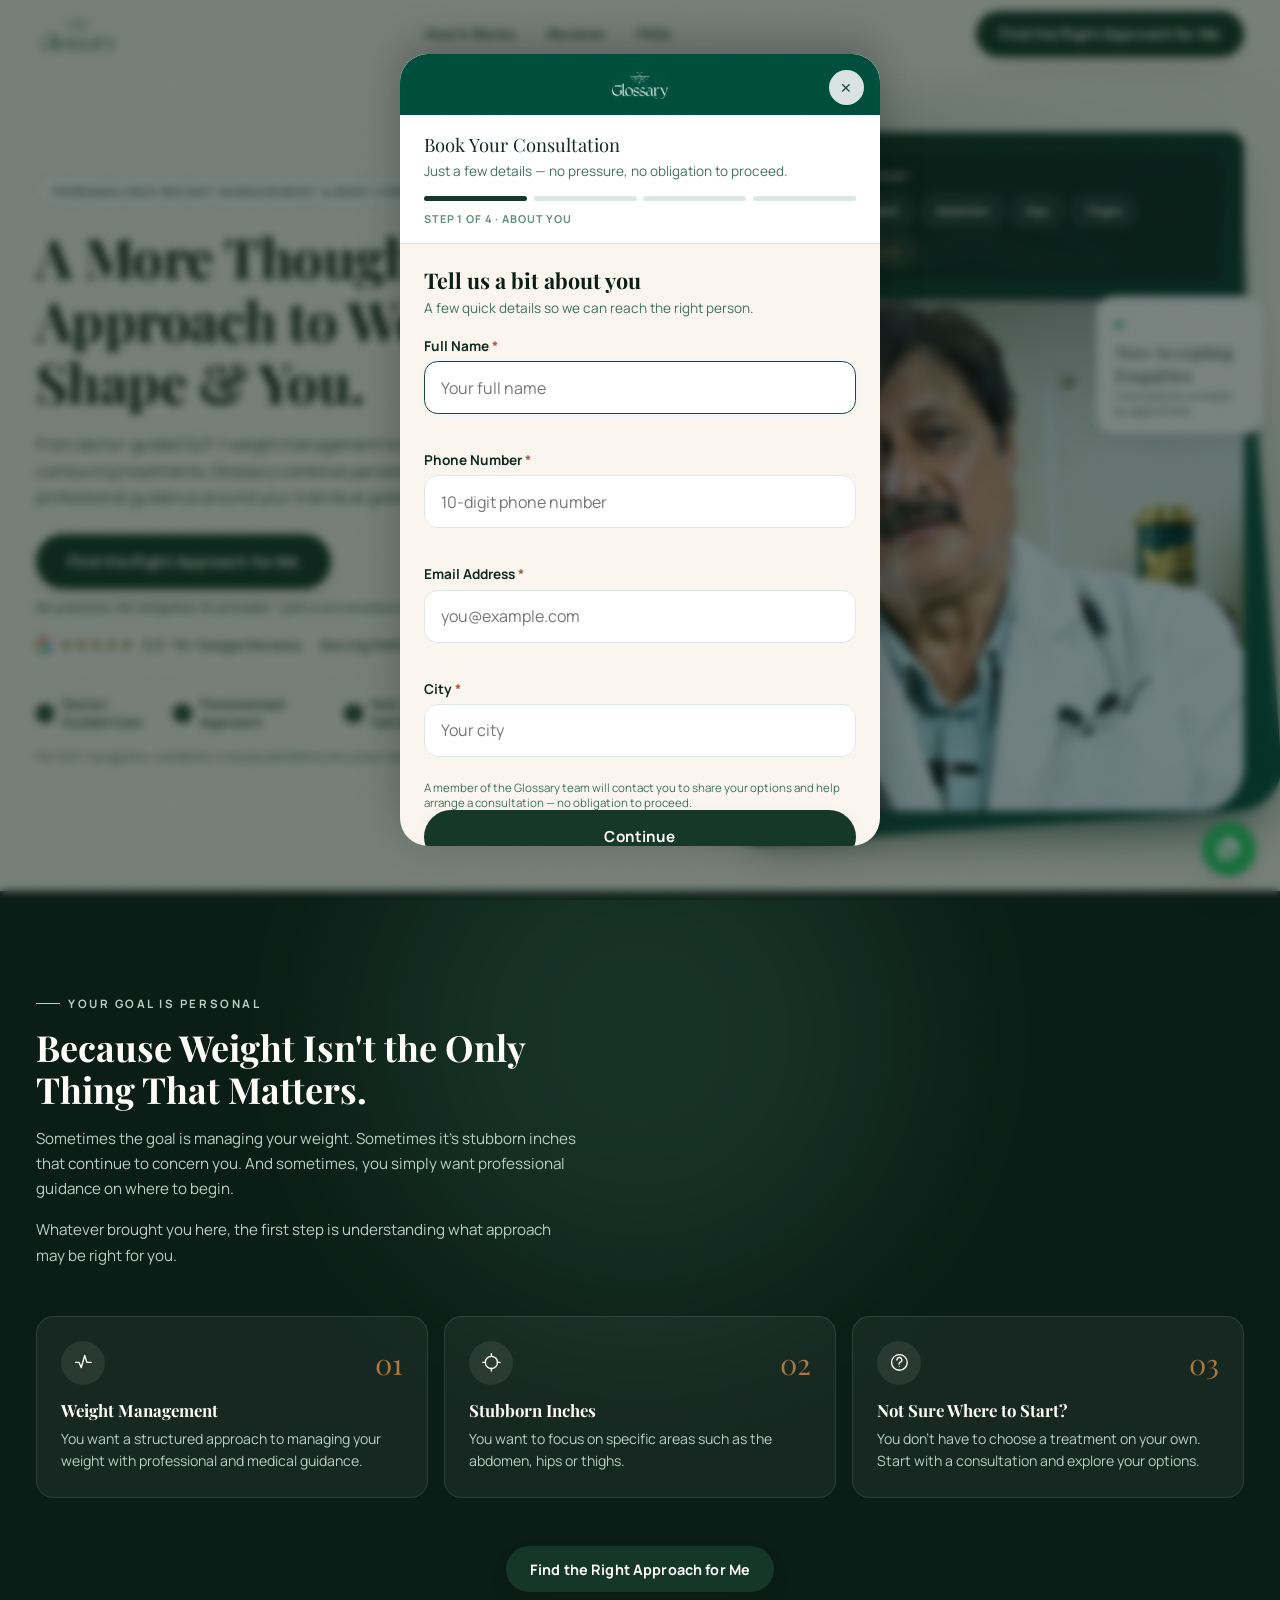
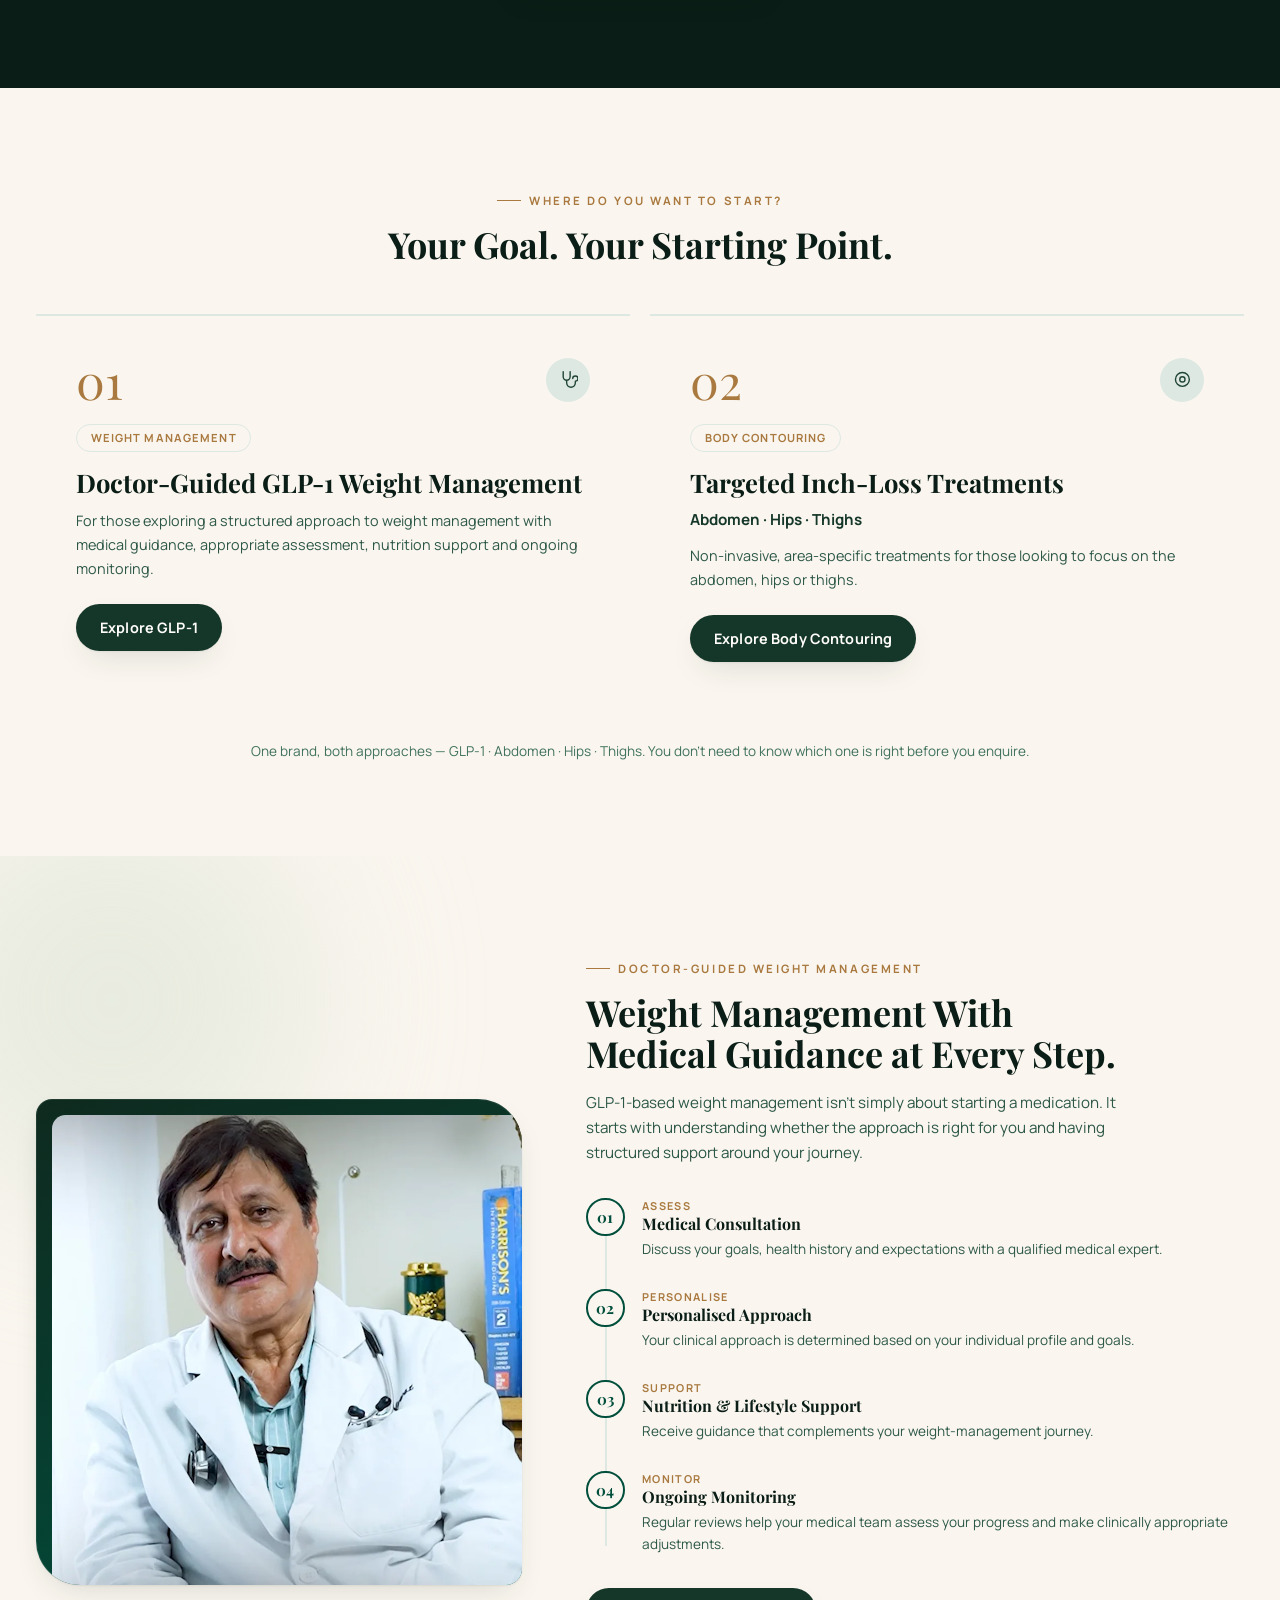
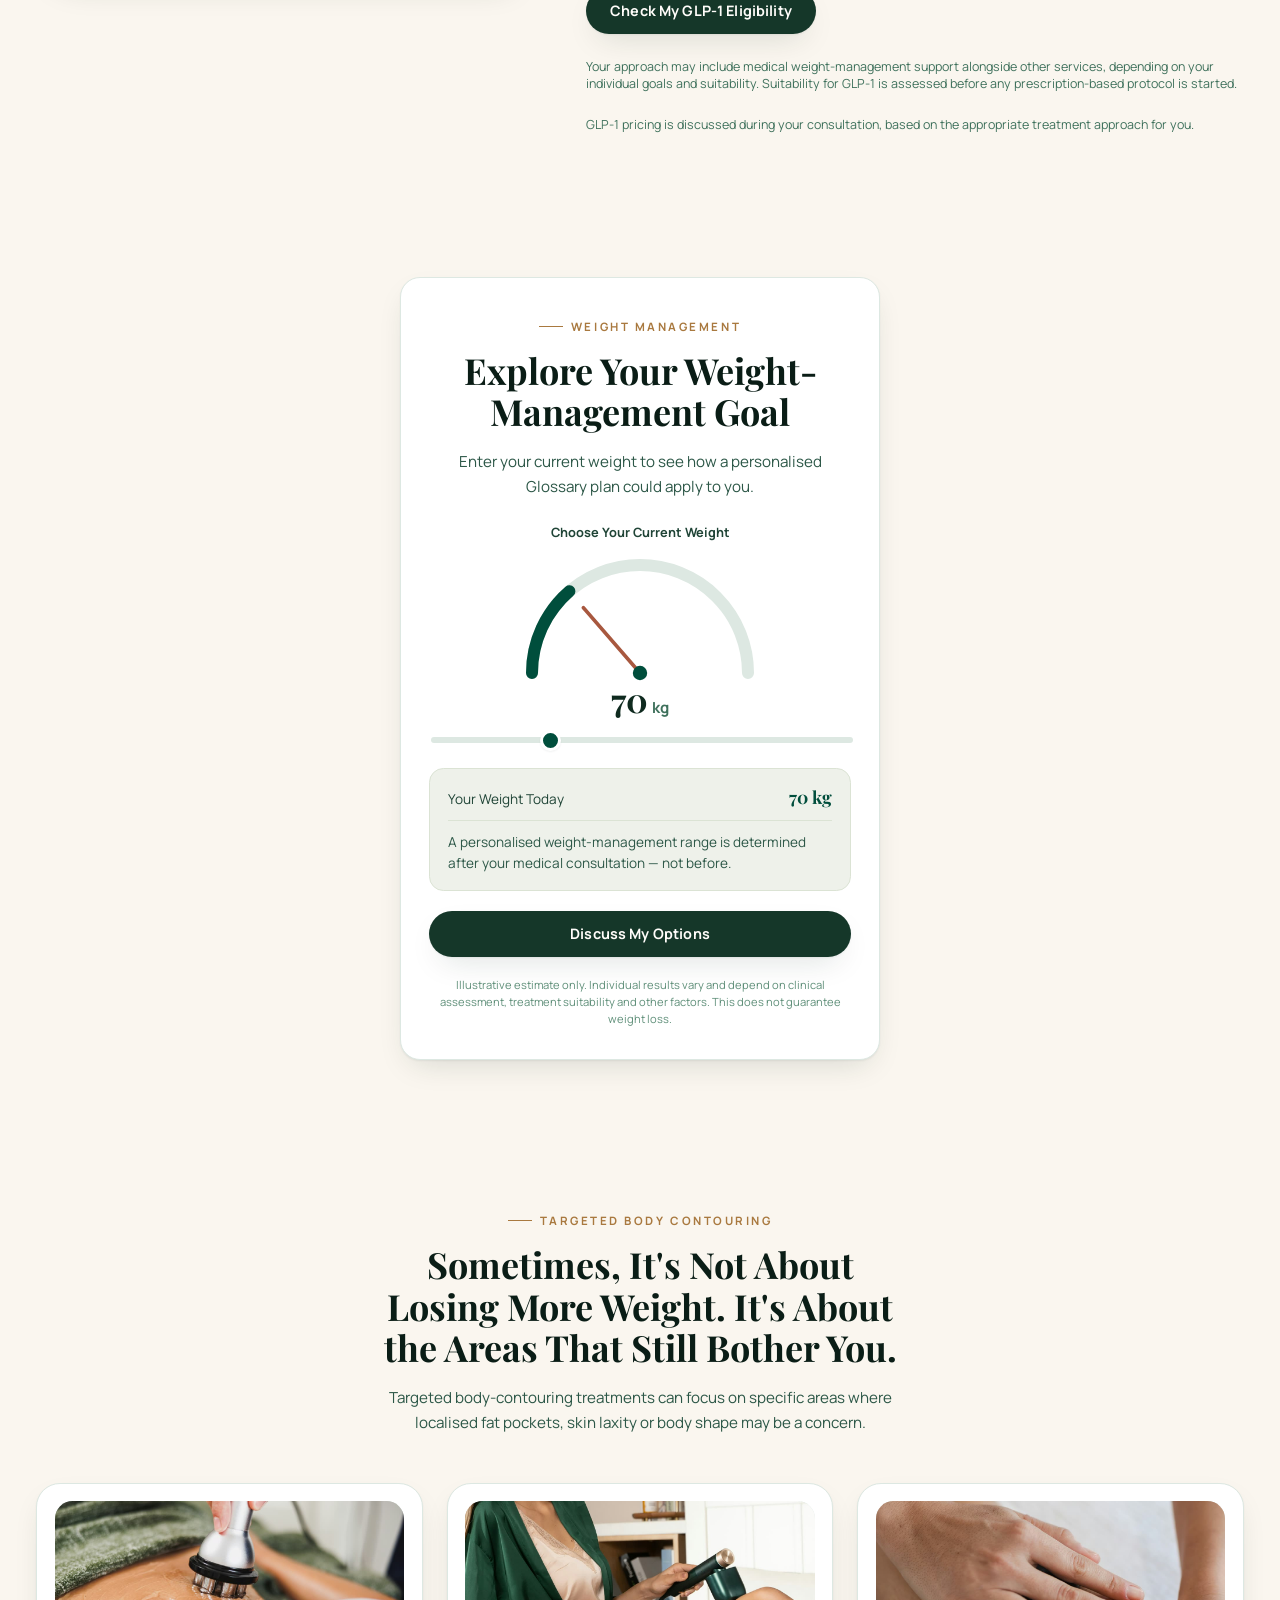
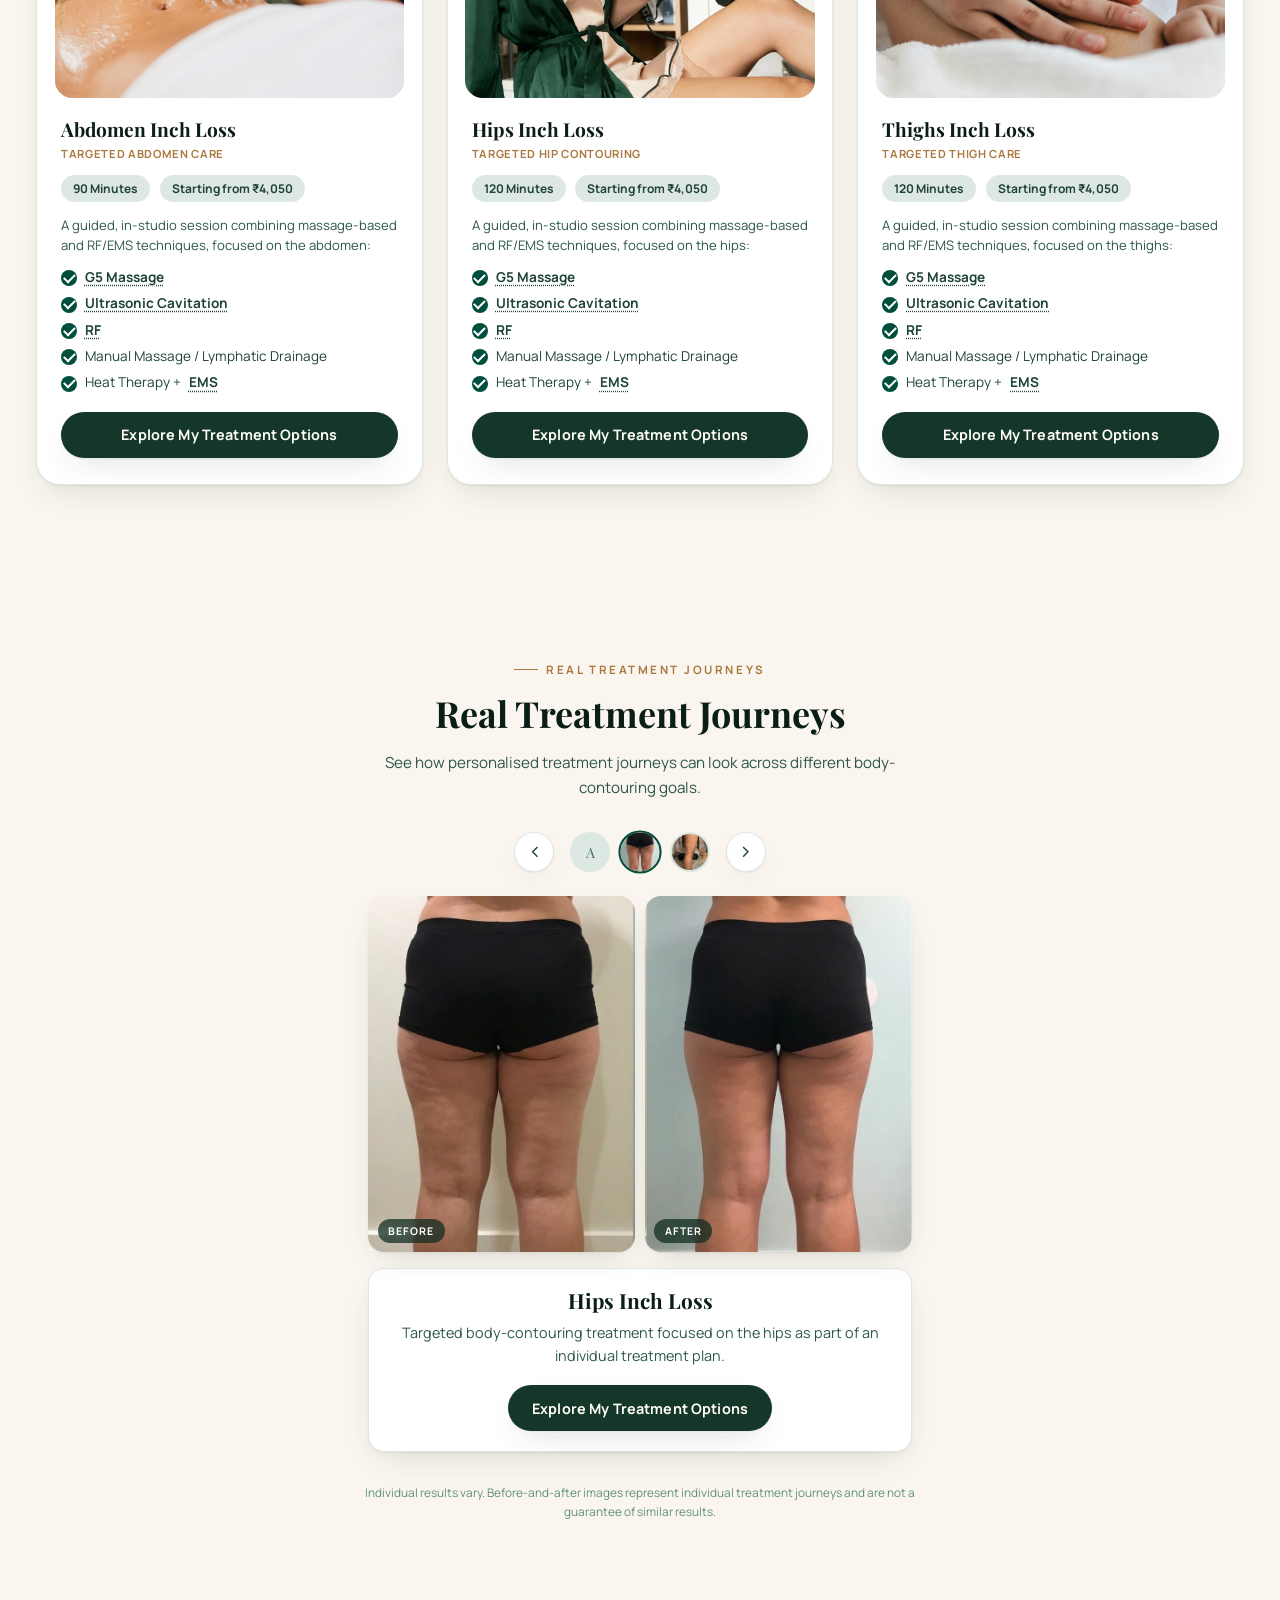
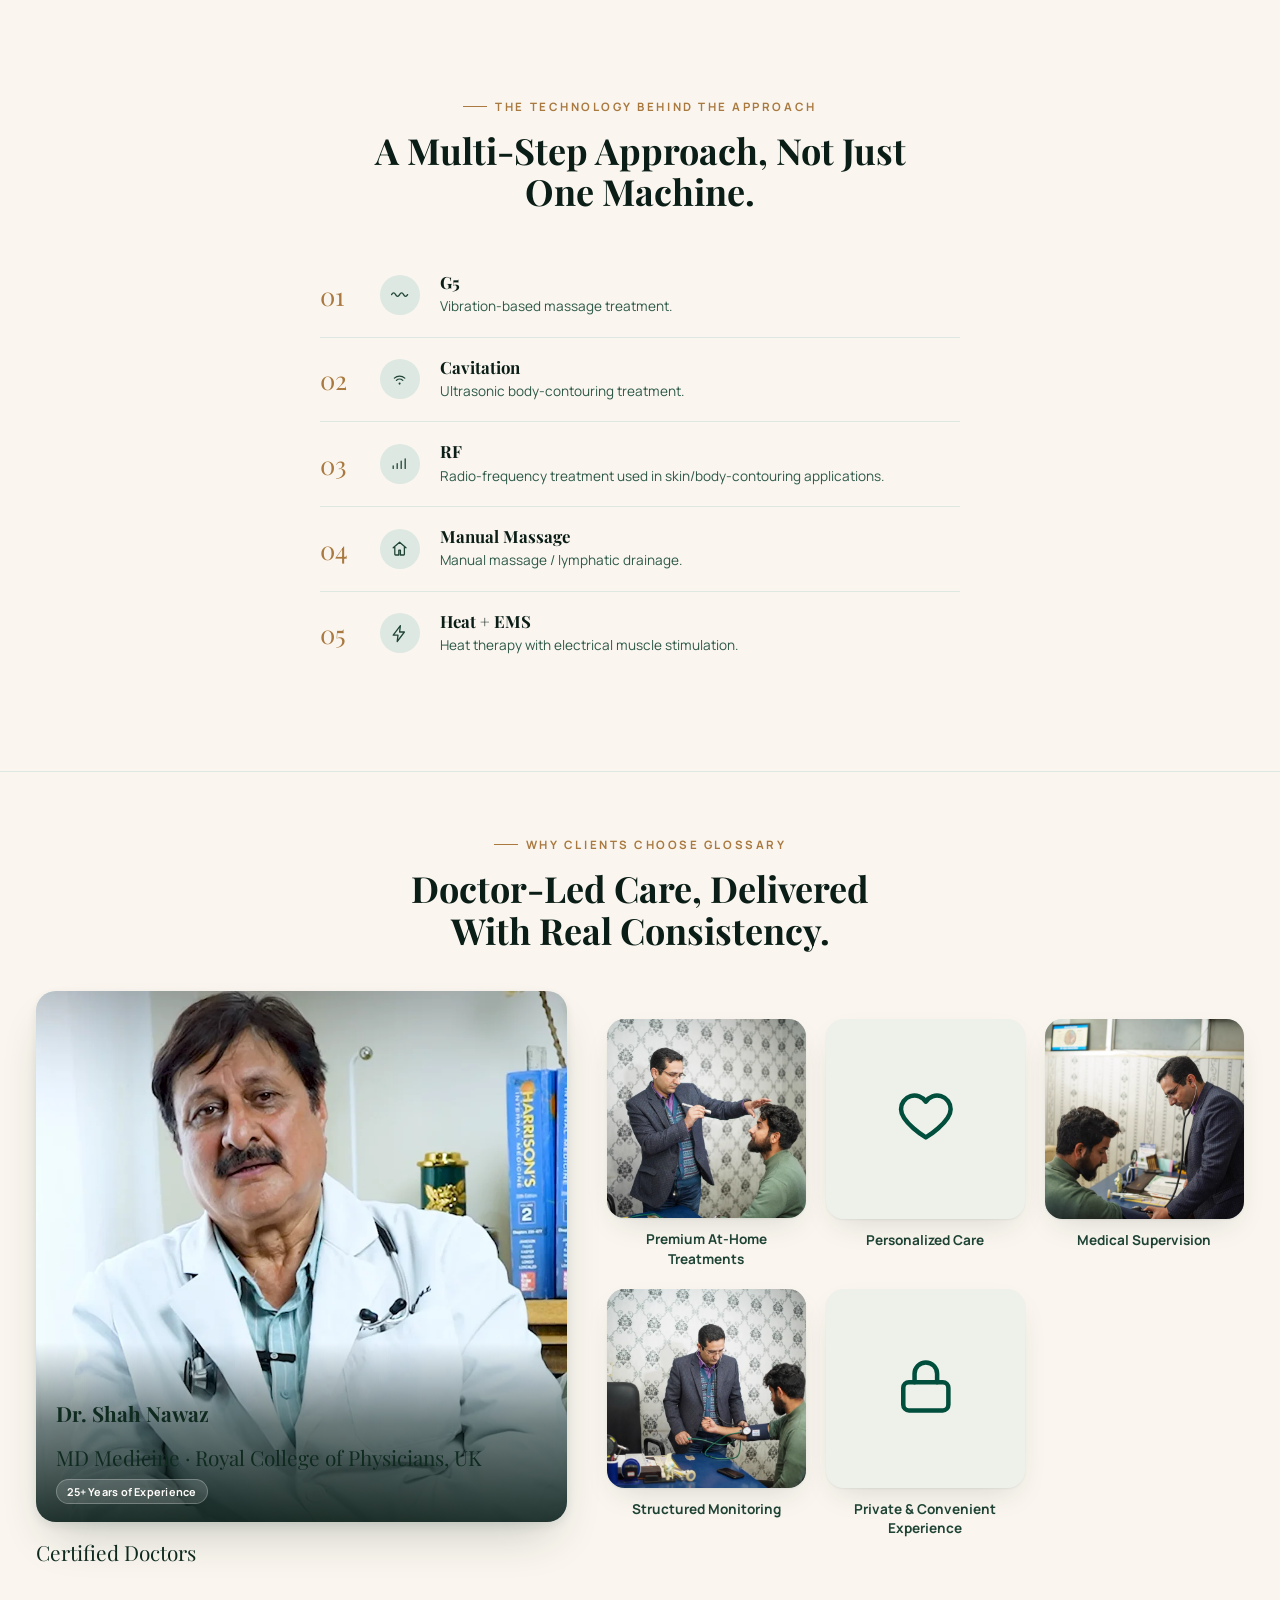
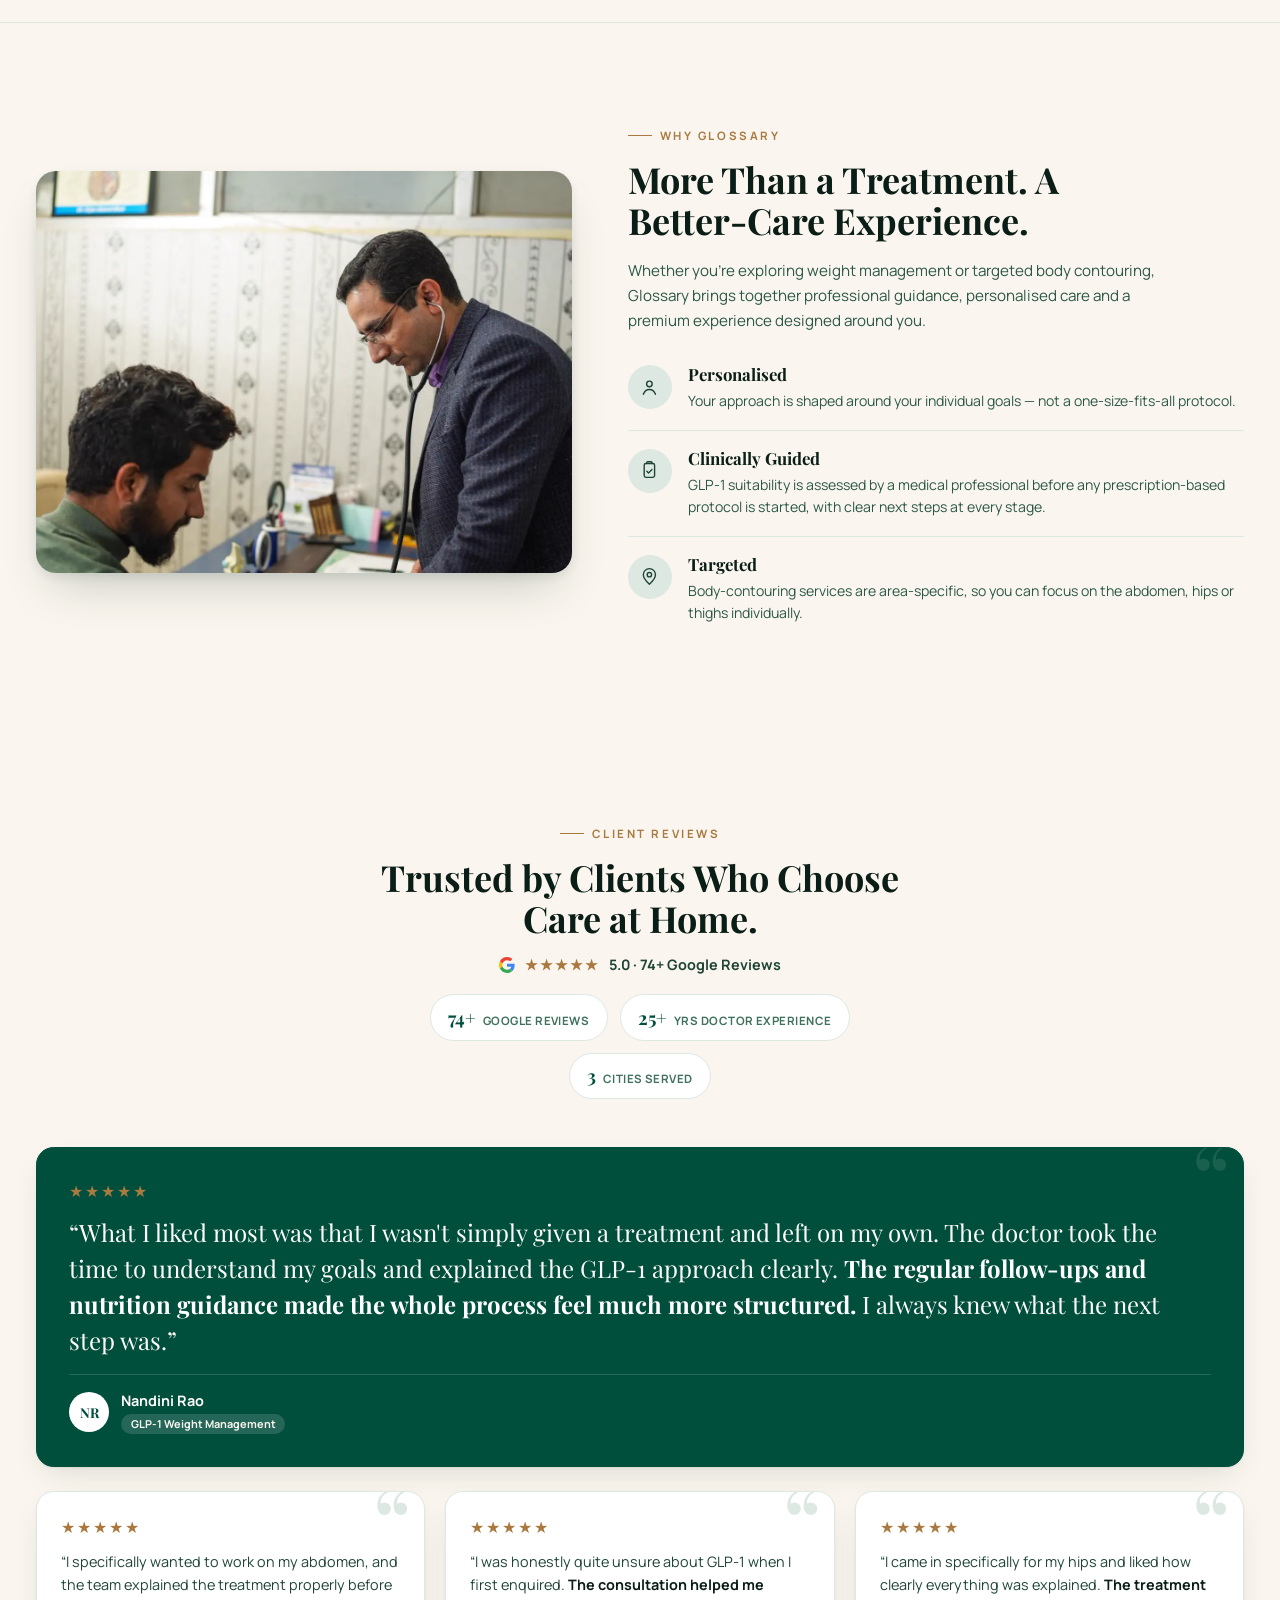
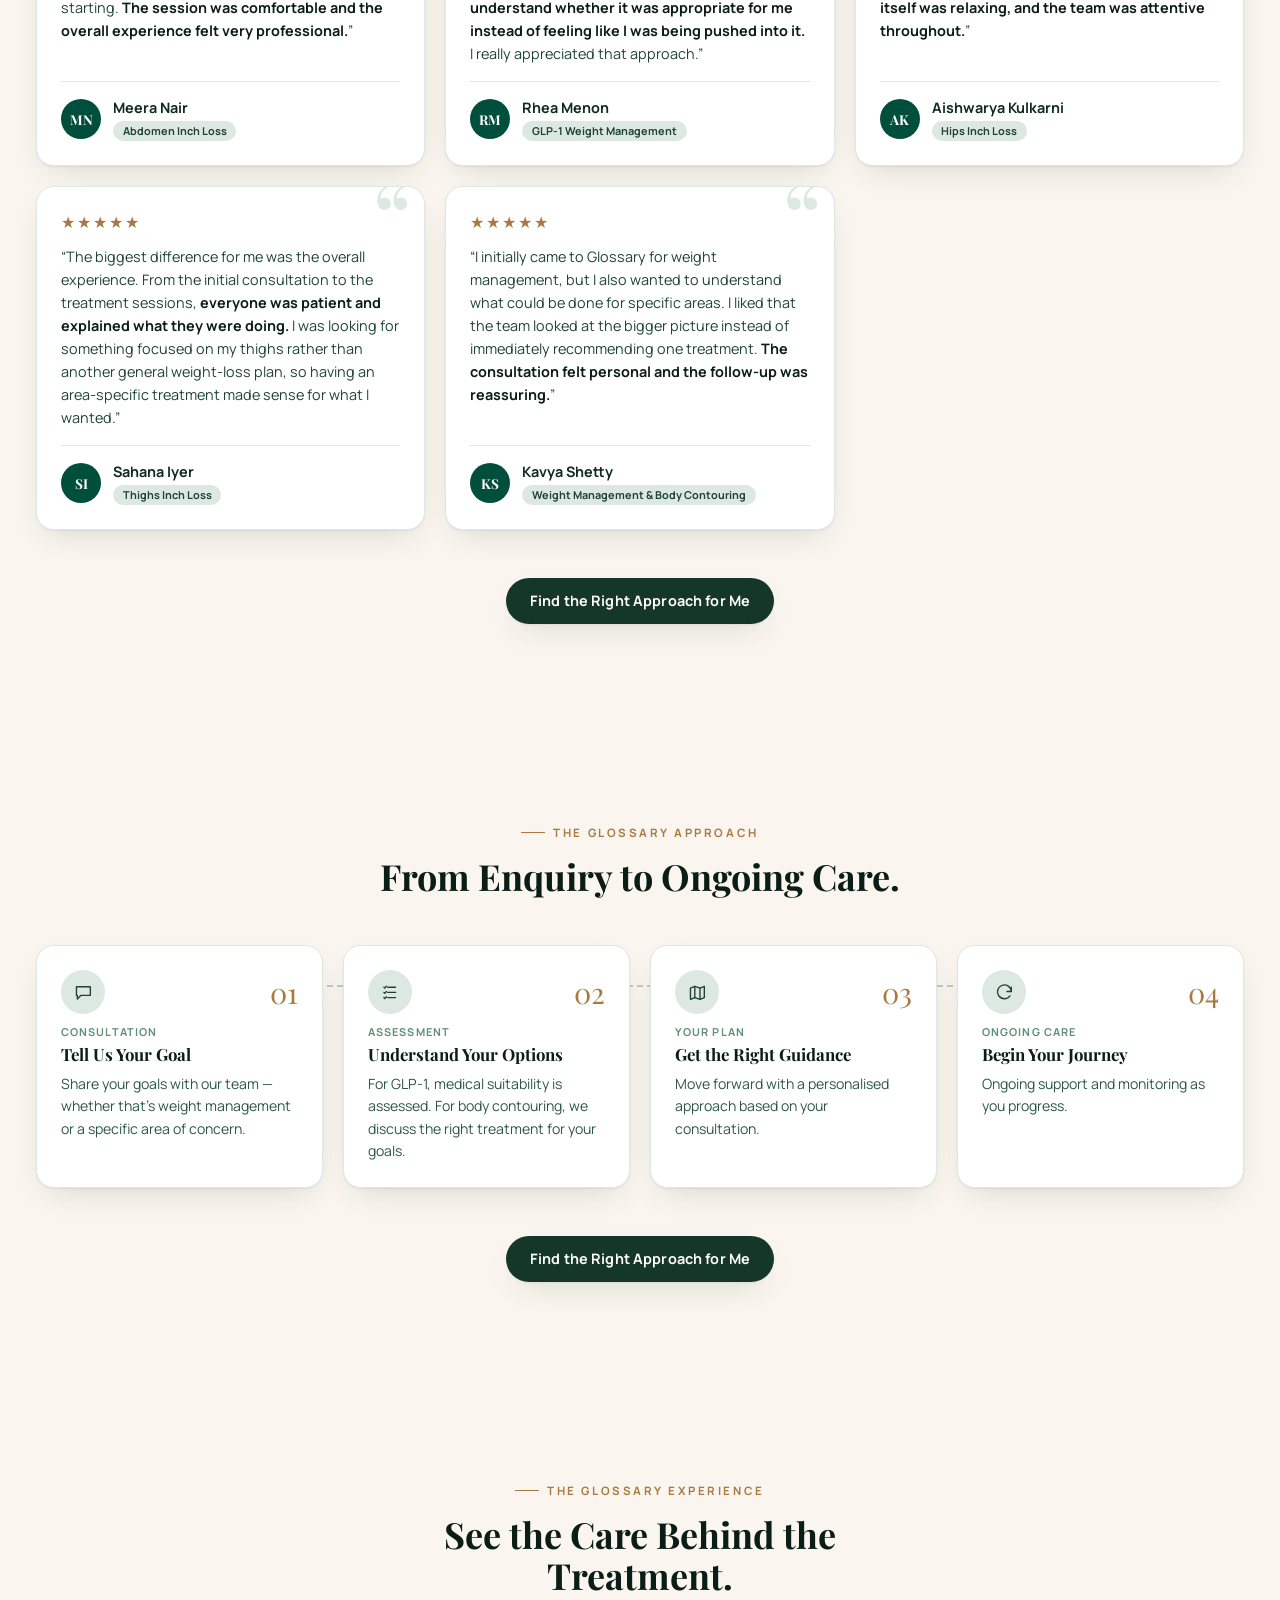
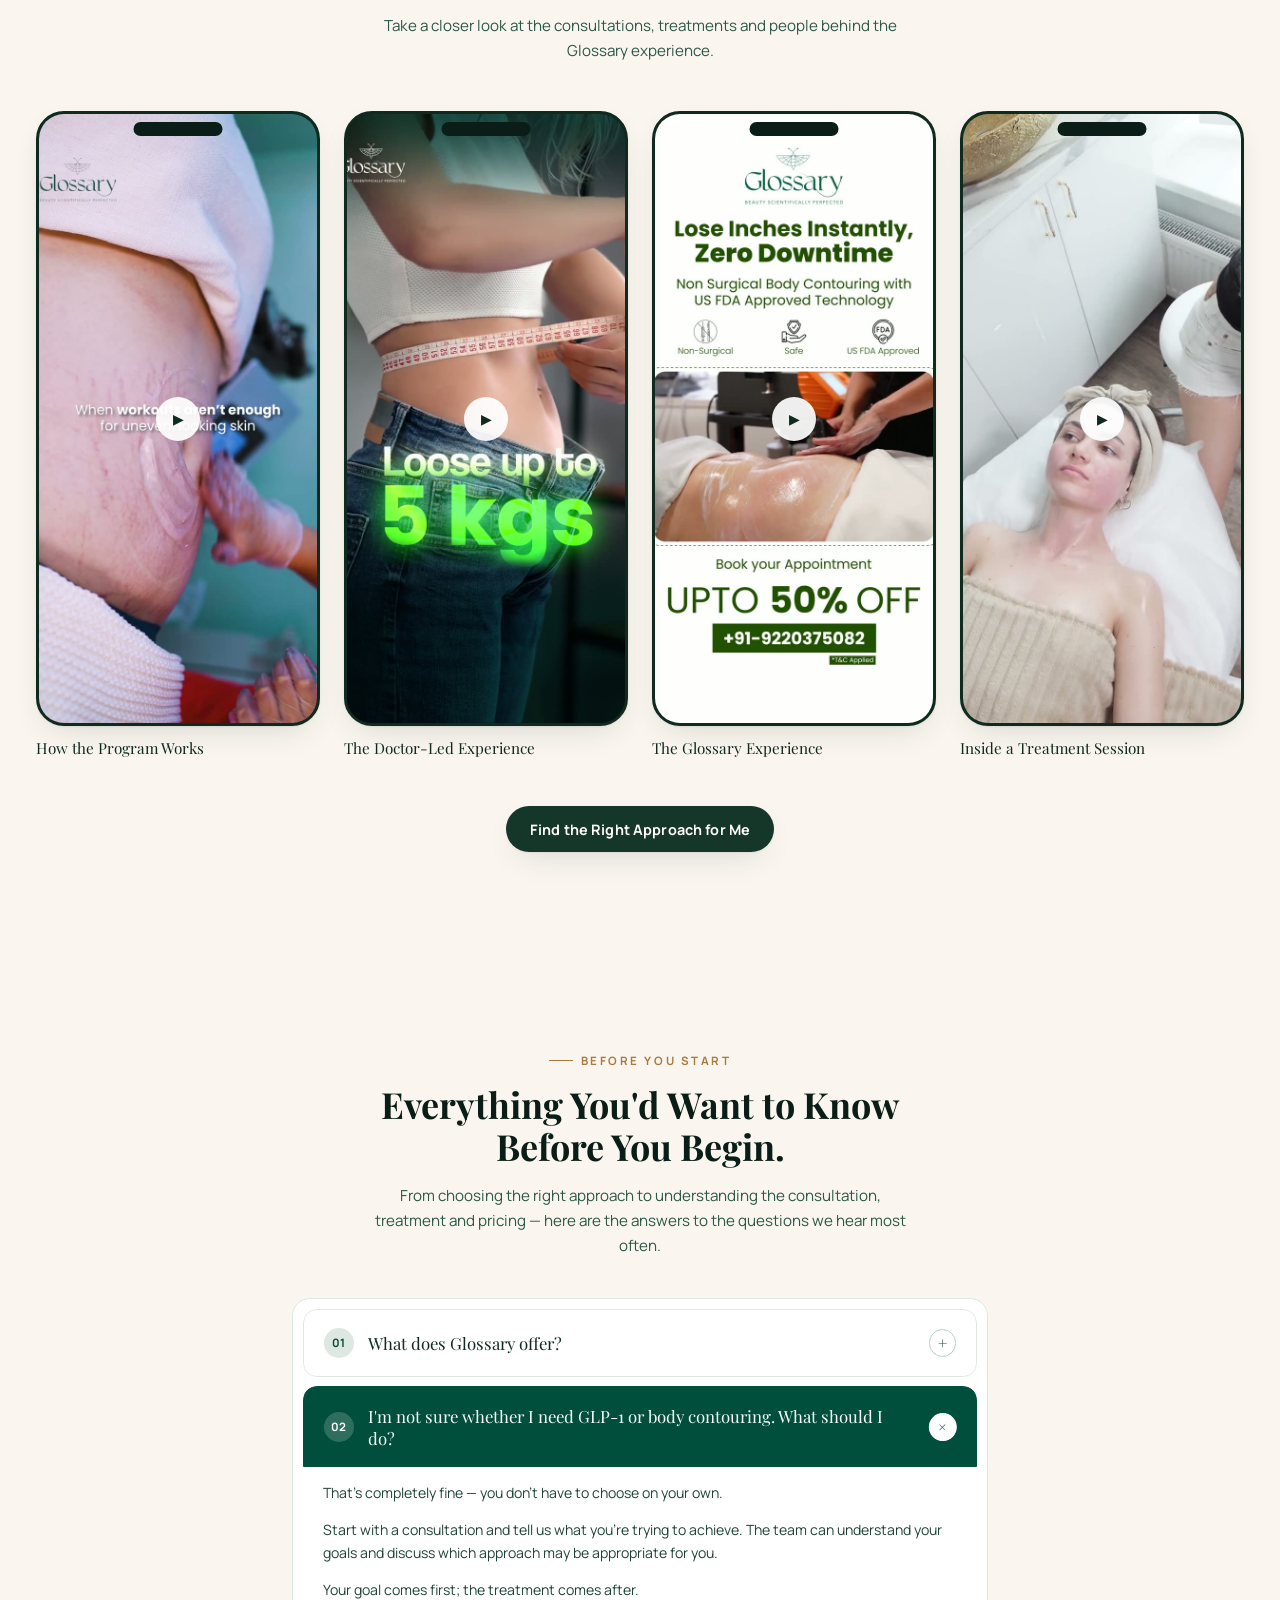
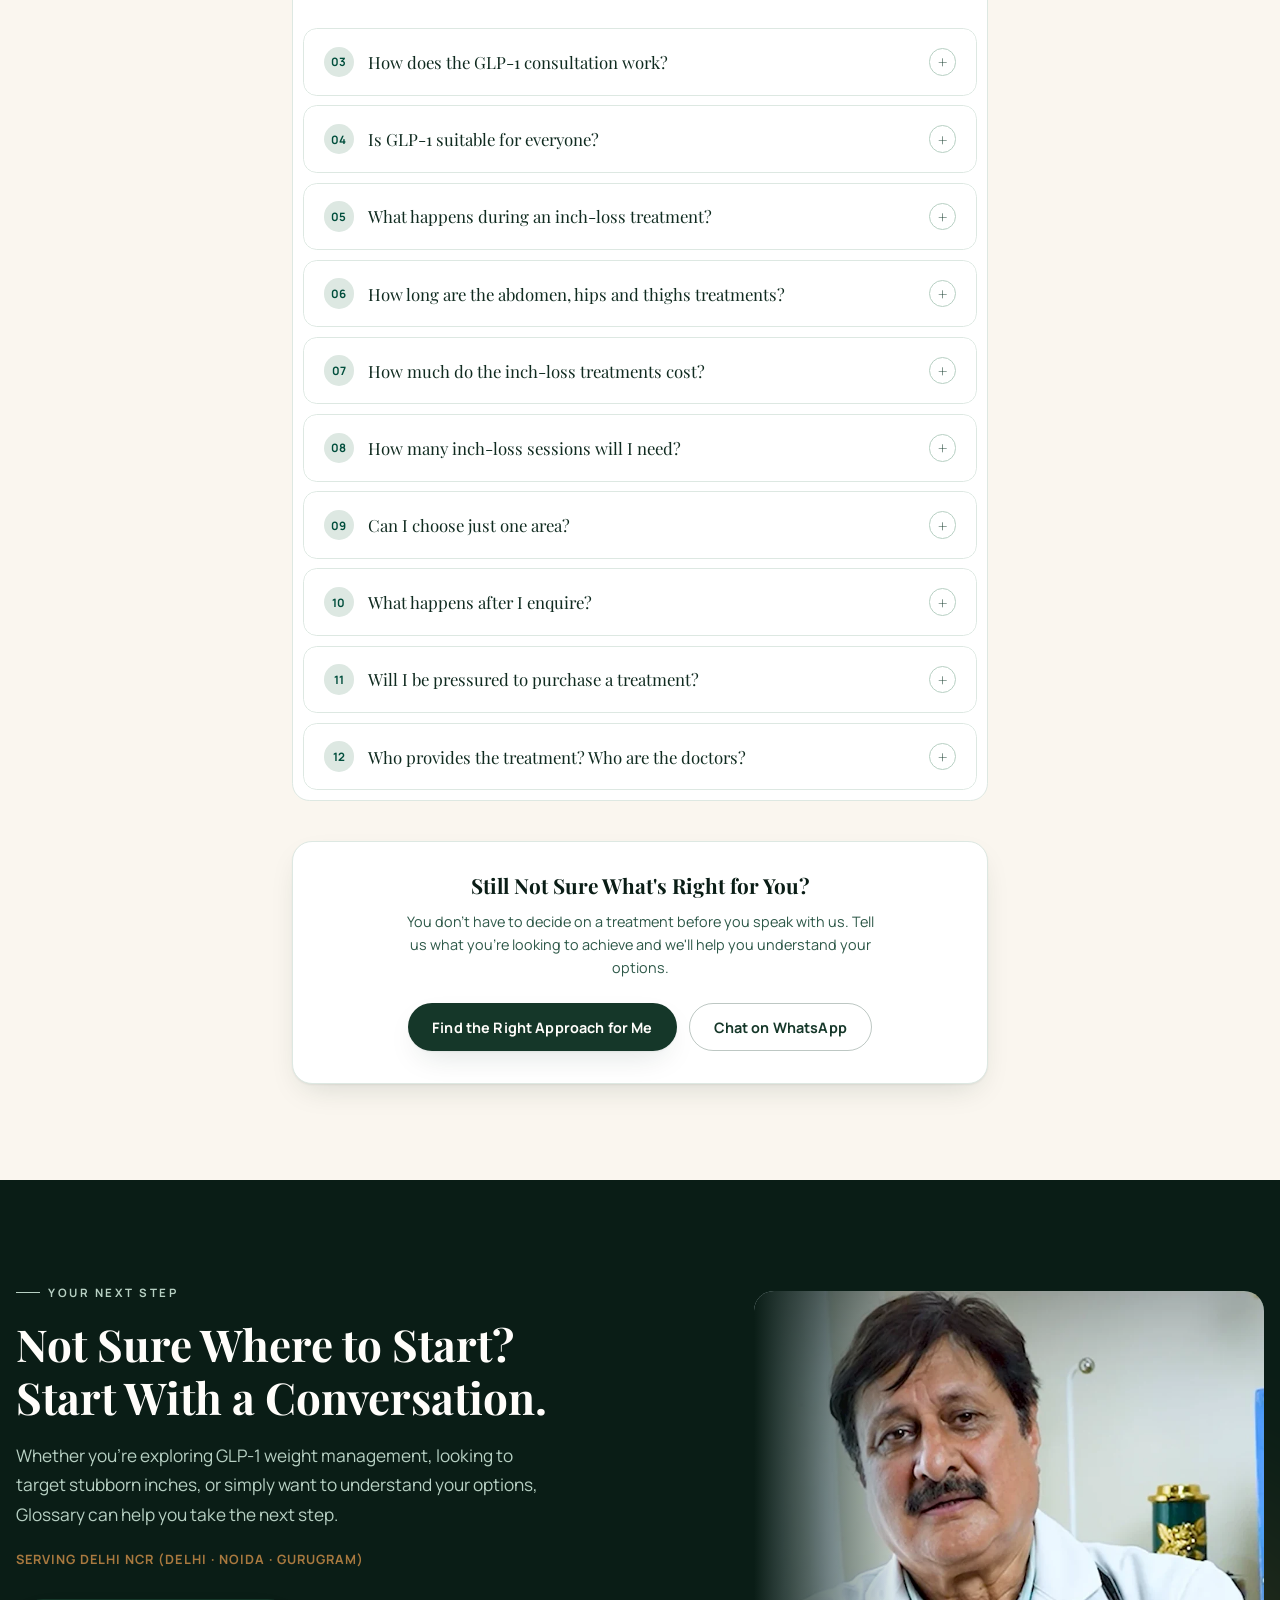
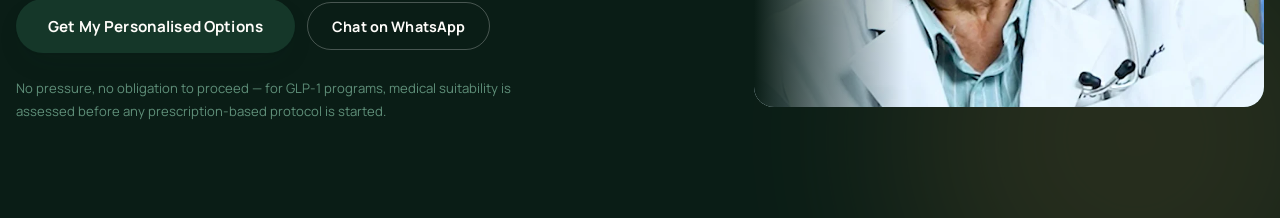
==== index.html @ 931328bd "Restyle calculator and before/after sections to match reference layouts - Calculator: added a decora" ====
<!DOCTYPE html>
<html lang="en">
<head>
<meta charset="UTF-8" />
<meta name="viewport" content="width=device-width, initial-scale=1, viewport-fit=cover" />
<title>GLP-1 Weight Management &amp; Body Contouring | Glossary Skin</title>
<meta name="description" content="Doctor-guided GLP-1 weight management and targeted, non-invasive body-contouring treatments for the abdomen, hips and thighs — personalised care from Glossary Skin." />
<link rel="canonical" href="https://glossaryskin.com/weight-management" />

<!-- Open Graph -->
<meta property="og:type" content="website" />
<meta property="og:site_name" content="Glossary Skin" />
<meta property="og:title" content="GLP-1 Weight Management &amp; Body Contouring | Glossary Skin" />
<meta property="og:description" content="Personalised GLP-1 weight management and targeted body-contouring treatments — abdomen, hips and thighs inch loss — with professional guidance from Glossary Skin." />
<meta property="og:url" content="https://glossaryskin.com/weight-management" />
<meta property="og:image" content="https://glossaryskin.com/assets/img/og-cover.jpg" />
<meta name="twitter:card" content="summary_large_image" />

<link rel="icon" href="data:," />
<link rel="preconnect" href="https://fonts.googleapis.com" />
<link rel="preconnect" href="https://fonts.gstatic.com" crossorigin />
<link href="https://fonts.googleapis.com/css2?family=Playfair+Display:wght@400;700&family=Manrope:wght@400;600;700&display=swap" rel="stylesheet" />
<link rel="stylesheet" href="assets/css/style.css" />

<script type="application/ld+json">
{
  "@context": "https://schema.org",
  "@type": "FAQPage",
  "mainEntity": [
    {
      "@type": "Question",
      "name": "What does Glossary offer?",
      "acceptedAnswer": { "@type": "Answer", "text": "Glossary offers two main approaches: doctor-guided GLP-1 weight management and targeted body-contouring treatments for the abdomen, hips and thighs. Your approach is personalised around your goals and may include medical guidance, nutrition and lifestyle support, ongoing monitoring, or targeted body-contouring services. You don't need to know exactly which option is right before you enquire." }
    },
    {
      "@type": "Question",
      "name": "I'm not sure whether I need GLP-1 or body contouring. What should I do?",
      "acceptedAnswer": { "@type": "Answer", "text": "That's completely fine — you don't have to choose on your own. Start with a consultation and tell us what you're trying to achieve. The team can understand your goals and discuss which approach may be appropriate for you. Your goal comes first; the treatment comes after." }
    },
    {
      "@type": "Question",
      "name": "How does the GLP-1 consultation work?",
      "acceptedAnswer": { "@type": "Answer", "text": "The process starts with a medical consultation where you can discuss your goals, health history and expectations with a qualified medical expert. Your suitability for a GLP-1-based approach is assessed before any prescription-based protocol is started. If appropriate, your journey can include structured support, nutrition and lifestyle guidance, and ongoing monitoring." }
    },
    {
      "@type": "Question",
      "name": "Is GLP-1 suitable for everyone?",
      "acceptedAnswer": { "@type": "Answer", "text": "No. Suitability needs to be assessed individually. A medical professional will consider your circumstances, goals and relevant health information during the consultation before determining whether a GLP-1-based approach is appropriate." }
    },
    {
      "@type": "Question",
      "name": "What happens during an inch-loss treatment?",
      "acceptedAnswer": { "@type": "Answer", "text": "Our abdomen, hips and thighs treatments use a multi-step, guided approach currently including G5 massage, ultrasonic cavitation, radio-frequency (RF), manual massage / lymphatic drainage, and heat therapy with EMS. The exact treatment focus depends on the area being addressed." }
    },
    {
      "@type": "Question",
      "name": "How long are the abdomen, hips and thighs treatments?",
      "acceptedAnswer": { "@type": "Answer", "text": "The current treatment durations are: Abdomen 90 minutes, Hips 120 minutes, Thighs 120 minutes. Each is a guided, in-studio session focused on the selected area." }
    },
    {
      "@type": "Question",
      "name": "How much do the inch-loss treatments cost?",
      "acceptedAnswer": { "@type": "Answer", "text": "The current starting price is from ₹4,050. This applies to the listed abdomen, hips and thighs inch-loss services, with the treatment duration varying by area." }
    },
    {
      "@type": "Question",
      "name": "How many inch-loss sessions will I need?",
      "acceptedAnswer": { "@type": "Answer", "text": "There isn't one fixed number that applies to everyone — it depends on your individual goals and how your body responds. For the hips service, the current recommended schedule is one session every 7–10 days, with 6–8 sessions suggested for visible inch-loss, followed by maintenance as appropriate." }
    },
    {
      "@type": "Question",
      "name": "Can I choose just one area?",
      "acceptedAnswer": { "@type": "Answer", "text": "Yes. The body-contouring services are area-specific — you can explore treatments focused on the abdomen, hips or thighs individually, which is particularly relevant if your concern is a specific area rather than overall weight management." }
    },
    {
      "@type": "Question",
      "name": "What happens after I enquire?",
      "acceptedAnswer": { "@type": "Answer", "text": "We'll start by understanding what you're looking to achieve — GLP-1 weight management, abdomen, hips or thighs inch loss, or simply not being sure where to start. From there, the Glossary team can guide you toward the appropriate next step." }
    },
    {
      "@type": "Question",
      "name": "Will I be pressured to purchase a treatment?",
      "acceptedAnswer": { "@type": "Answer", "text": "No. Every enquiry starts with a conversation to understand your goals — there's no obligation to proceed with any treatment. GLP-1 suitability is assessed by a medical professional before any prescription-based protocol is discussed, and body-contouring options are explained clearly so you can decide what's right for you, at your own pace." }
    },
    {
      "@type": "Question",
      "name": "Who provides the treatment? Who are the doctors?",
      "acceptedAnswer": { "@type": "Answer", "text": "Glossary's programs are doctor-guided. GLP-1 consultations and eligibility assessments are conducted by qualified medical professionals, and body-contouring treatments are delivered by a trained team under medical supervision. Specific practitioner details are shared during your consultation." }
    }
  ]
}
</script>
</head>
<body>

<div class="scroll-progress" id="scrollProgress"></div>

<!-- =========================================================
     NAVBAR
========================================================== -->
<header class="navbar" id="navbar">
  <div class="container navbar__inner">
    <a href="#top" class="navbar__brand">
      <img class="navbar__logo" src="assets/img/logo-compact.webp" alt="Glossary" width="500" height="235" />
    </a>

    <nav class="navbar__links" aria-label="Primary">
      <a href="#how-it-works">How It Works</a>
      <a href="#reviews">Reviews</a>
      <a href="#faqs">FAQs</a>
    </nav>

    <div class="navbar__actions">
      <button class="btn btn--primary btn--md navbar__cta" data-open-booking data-source="navbar">Find the Right Approach for Me</button>
      <button class="navbar__burger" id="burgerBtn" aria-label="Toggle menu" aria-expanded="false">
        <span></span><span></span><span></span>
      </button>
    </div>
  </div>

  <div class="navbar__mobile" id="mobileMenu">
    <a href="#how-it-works">How It Works</a>
    <a href="#reviews">Reviews</a>
    <a href="#faqs">FAQs</a>
    <button class="btn btn--primary btn--md" data-open-booking data-source="navbar_mobile">Find the Right Approach for Me</button>
  </div>
</header>

<main>

<!-- =========================================================
     HERO
========================================================== -->
<section class="hero" id="top">
  <div class="hero__glow" aria-hidden="true"></div>
  <div class="container hero__grid">
    <div class="hero__copy">
      <span class="eyebrow-pill">Personalised Weight Management &amp; Body Contouring</span>
      <h1 class="hero__title">A More Thoughtful Approach to Weight, Shape &amp; You.</h1>
      <p class="hero__sub">
        From doctor-guided GLP-1 weight management to targeted body-contouring treatments, Glossary combines
        personalised care with professional guidance around your individual goals.
      </p>

      <div class="hero__ctas">
        <button class="btn btn--primary btn--lg" data-open-booking data-source="hero_primary">Find the Right Approach for Me</button>
      </div>
      <p class="hero__no-pressure">No pressure. No obligation to proceed — just a conversation to start.</p>

      <div class="intent-select" aria-label="What are you here for?">
        <span class="intent-select__label">What are you here for?</span>
        <div class="intent-select__row">
          <a href="#glp1" class="intent-select__chip" data-track-nav="glp1">GLP-1 Weight Management</a>
          <a href="#abdomen" class="intent-select__chip" data-track-nav="abdomen">Abdomen</a>
          <a href="#hips" class="intent-select__chip" data-track-nav="hips">Hips</a>
          <a href="#thighs" class="intent-select__chip" data-track-nav="thighs">Thighs</a>
          <button type="button" class="intent-select__chip intent-select__chip--unsure" data-open-booking data-source="hero_intent_unsure" data-track-nav="unsure">Not Sure — Help Me Choose</button>
        </div>
      </div>

      <div class="hero__rating">
        <svg class="google-g" viewBox="0 0 48 48" aria-hidden="true"><path fill="#EA4335" d="M24 9.5c3.54 0 6.71 1.22 9.21 3.6l6.85-6.85C35.9 2.38 30.47 0 24 0 14.62 0 6.51 5.38 2.56 13.22l7.98 6.19C12.43 13.72 17.74 9.5 24 9.5z"/><path fill="#4285F4" d="M46.98 24.55c0-1.57-.15-3.09-.38-4.55H24v9.02h12.94c-.58 2.9-2.26 5.48-4.78 7.18l7.73 6c4.51-4.18 7.09-10.36 7.09-17.65z"/><path fill="#FBBC05" d="M10.53 28.59c-.48-1.45-.76-2.99-.76-4.59s.27-3.14.76-4.59l-7.98-6.19C.92 16.46 0 20.12 0 24c0 3.88.92 7.54 2.56 10.78l7.97-6.19z"/><path fill="#34A853" d="M24 48c6.48 0 11.93-2.13 15.89-5.81l-7.73-6c-2.15 1.45-4.92 2.3-8.16 2.3-6.26 0-11.57-4.22-13.47-9.91l-7.98 6.19C6.51 42.62 14.62 48 24 48z"/></svg>
        <span class="stars" aria-hidden="true">★★★★★</span>
        <span>5.0 · 74+ Google Reviews</span>
        <span class="hero__rating-divider" aria-hidden="true">·</span>
        <span>Serving Delhi NCR</span>
      </div>

      <ul class="trust-strip">
        <li><span class="tick">✓</span>Doctor-Guided Care</li>
        <li><span class="tick">✓</span>Personalised Approach</li>
        <li><span class="tick">✓</span>Non-Invasive Options</li>
        <li><span class="tick">✓</span>At-Home Convenience</li>
      </ul>

      <p class="hero__reassurance">For GLP-1 programs, suitability is assessed before any prescription-based protocol is started.</p>
    </div>

    <div class="hero__visual">
      <!-- Drop a real cutout/photo at assets/img/hero-doctors.webp (see
           SETUP.md). A transparent-background image works best — it floats
           on the brand-green backdrop below rather than being cropped. -->
      <div class="hero__photo-frame">
        <svg class="hero__watermark" viewBox="0 0 100 46" aria-hidden="true"><g stroke="#fff" stroke-width="0.9" fill="none"><circle cx="50" cy="9" r="1.4" fill="#fff" stroke="none"/><path d="M50 10 L36 4 M50 10 L64 4" stroke-linecap="round"/><path d="M50 12 C 38 16, 20 16, 4 30 C 22 34, 38 28, 50 20"/><path d="M50 12 C 62 16, 80 16, 96 30 C 78 34, 62 28, 50 20"/><path d="M50 20 C 40 24, 28 26, 16 30 C 28 34, 40 32, 50 27" opacity="0.7"/><path d="M50 20 C 60 24, 72 26, 84 30 C 72 34, 60 32, 50 27" opacity="0.7"/><path d="M50 12 L50 27" opacity="0.5"/></g></svg>
        <!-- Desktop-only: the same intent selector overlaid on the photo's
             own empty upper area, since on desktop both hero columns are
             already visible together — nothing is buried by placing it
             here too. Mobile keeps the standalone card above (hero stacks
             single-column there, so the photo sits much further down). -->
        <div class="intent-select intent-select--overlay" aria-label="What are you here for?">
          <span class="intent-select__label">What are you here for?</span>
          <div class="intent-select__row">
            <a href="#glp1" class="intent-select__chip" data-track-nav="glp1">GLP-1 Weight Management</a>
            <a href="#abdomen" class="intent-select__chip" data-track-nav="abdomen">Abdomen</a>
            <a href="#hips" class="intent-select__chip" data-track-nav="hips">Hips</a>
            <a href="#thighs" class="intent-select__chip" data-track-nav="thighs">Thighs</a>
            <button type="button" class="intent-select__chip intent-select__chip--unsure" data-open-booking data-source="hero_intent_unsure_overlay" data-track-nav="unsure">Not Sure — Help Me Choose</button>
          </div>
        </div>
        <img
          class="hero__doctors"
          src="assets/img/hero-doctors.webp"
          alt="Dr. Shah Nawaz, MD Medicine, Glossary"
          loading="eager"
          onload="this.classList.add('is-loaded')"
          onerror="this.remove()"
        />
      </div>
      <div class="hero__float-card hero__float-card--rating">
        <div class="google-badge">
          <svg class="google-g" viewBox="0 0 48 48" aria-hidden="true"><path fill="#EA4335" d="M24 9.5c3.54 0 6.71 1.22 9.21 3.6l6.85-6.85C35.9 2.38 30.47 0 24 0 14.62 0 6.51 5.38 2.56 13.22l7.98 6.19C12.43 13.72 17.74 9.5 24 9.5z"/><path fill="#4285F4" d="M46.98 24.55c0-1.57-.15-3.09-.38-4.55H24v9.02h12.94c-.58 2.9-2.26 5.48-4.78 7.18l7.73 6c4.51-4.18 7.09-10.36 7.09-17.65z"/><path fill="#FBBC05" d="M10.53 28.59c-.48-1.45-.76-2.99-.76-4.59s.27-3.14.76-4.59l-7.98-6.19C.92 16.46 0 20.12 0 24c0 3.88.92 7.54 2.56 10.78l7.97-6.19z"/><path fill="#34A853" d="M24 48c6.48 0 11.93-2.13 15.89-5.81l-7.73-6c-2.15 1.45-4.92 2.3-8.16 2.3-6.26 0-11.57-4.22-13.47-9.91l-7.98 6.19C6.51 42.62 14.62 48 24 48z"/></svg>
          <span>Google Rating</span>
        </div>
        <p class="value">5.0 <span class="stars">★★★★★</span></p>
        <p class="hint">74+ Reviews</p>
      </div>
      <div class="hero__float-card hero__float-card--doctor">
        <span class="hero__float-dot"></span>
        <p class="value">Now Accepting Enquiries</p>
        <p class="hint">Consultations available by appointment</p>
      </div>
    </div>
  </div>
</section>

<!-- =========================================================
     PROBLEM
========================================================== -->
<section class="problem">
  <div class="container">
    <div class="section-head reveal">
      <span class="section-tag section-tag--light">Your Goal Is Personal</span>
      <h2>Because Weight Isn't the Only Thing That Matters.</h2>
      <p>Sometimes the goal is managing your weight. Sometimes it's stubborn inches that continue to concern you. And sometimes, you simply want professional guidance on where to begin.</p>
      <p>Whatever brought you here, the first step is understanding what approach may be right for you.</p>
    </div>

    <div class="problem__grid">
      <div class="problem__card reveal">
        <div class="problem__top">
          <span class="problem__icon"><svg viewBox="0 0 24 24" fill="none" stroke="currentColor" stroke-width="1.6" stroke-linecap="round" stroke-linejoin="round"><path d="M3 12h4l2.5 6 4-14L16 12h5"/></svg></span>
          <span class="problem__num">01</span>
        </div>
        <h3>Weight Management</h3><p>You want a structured approach to managing your weight with professional and medical guidance.</p>
      </div>
      <div class="problem__card reveal">
        <div class="problem__top">
          <span class="problem__icon"><svg viewBox="0 0 24 24" fill="none" stroke="currentColor" stroke-width="1.6" stroke-linecap="round" stroke-linejoin="round"><circle cx="12" cy="12" r="7"/><path d="M12 2v3M12 19v3M2 12h3M19 12h3"/></svg></span>
          <span class="problem__num">02</span>
        </div>
        <h3>Stubborn Inches</h3><p>You want to focus on specific areas such as the abdomen, hips or thighs.</p>
      </div>
      <div class="problem__card reveal">
        <div class="problem__top">
          <span class="problem__icon"><svg viewBox="0 0 24 24" fill="none" stroke="currentColor" stroke-width="1.6" stroke-linecap="round" stroke-linejoin="round"><circle cx="12" cy="12" r="9"/><path d="M9.2 9.2a2.8 2.8 0 1 1 3.8 2.6c-.8.3-1.4 1-1.4 1.9v.3"/><circle cx="12" cy="16.5" r=".6" fill="currentColor" stroke="none"/></svg></span>
          <span class="problem__num">03</span>
        </div>
        <h3>Not Sure Where to Start?</h3><p>You don't have to choose a treatment on your own. Start with a consultation and explore your options.</p>
      </div>
    </div>

    <div class="center-cta reveal">
      <button class="btn btn--primary btn--md" data-open-booking data-source="problem_section">Find the Right Approach for Me</button>
    </div>
  </div>
</section>

<!-- =========================================================
     TWO CLEAR PATHS
========================================================== -->
<section class="paths" id="programs">
  <div class="container">
    <div class="section-head section-head--center reveal">
      <span class="section-tag">Where Do You Want to Start?</span>
      <h2>Your Goal. Your Starting Point.</h2>
    </div>

    <div class="paths__grid">
      <div class="paths__card reveal">
        <div class="paths__top">
          <span class="paths__num">01</span>
          <span class="paths__icon"><svg viewBox="0 0 24 24" fill="none" stroke="currentColor" stroke-width="1.6" stroke-linecap="round" stroke-linejoin="round"><path d="M6 3v6a4 4 0 0 0 8 0V3M10 13v3a5 5 0 0 0 10 0v-2a3 3 0 1 0-3-3"/></svg></span>
        </div>
        <span class="paths__tag">Weight Management</span>
        <h3>Doctor-Guided GLP-1 Weight Management</h3>
        <p>For those exploring a structured approach to weight management with medical guidance, appropriate assessment, nutrition support and ongoing monitoring.</p>
        <a href="#glp1" class="btn btn--primary btn--md">Explore GLP-1</a>
      </div>
      <div class="paths__card reveal">
        <div class="paths__top">
          <span class="paths__num">02</span>
          <span class="paths__icon"><svg viewBox="0 0 24 24" fill="none" stroke="currentColor" stroke-width="1.6" stroke-linecap="round" stroke-linejoin="round"><circle cx="12" cy="12" r="8"/><circle cx="12" cy="12" r="3"/></svg></span>
        </div>
        <span class="paths__tag">Body Contouring</span>
        <h3>Targeted Inch-Loss Treatments</h3>
        <p class="paths__areas">Abdomen &middot; Hips &middot; Thighs</p>
        <p>Non-invasive, area-specific treatments for those looking to focus on the abdomen, hips or thighs.</p>
        <a href="#body-contouring" class="btn btn--primary btn--md">Explore Body Contouring</a>
      </div>
    </div>

    <p class="paths__footnote reveal">One brand, both approaches — GLP-1 &middot; Abdomen &middot; Hips &middot; Thighs. You don't need to know which one is right before you enquire.</p>
  </div>
</section>

<!-- =========================================================
     GLP-1 WEIGHT MANAGEMENT
========================================================== -->
<section class="glp1" id="glp1">
  <div class="container glp1__layout">
    <div class="glp1__visual reveal">
      <div class="glp1__photo-card">
        <svg class="glp1__watermark" viewBox="0 0 100 46" aria-hidden="true"><g stroke="#fff" stroke-width="0.9" fill="none"><circle cx="50" cy="9" r="1.4" fill="#fff" stroke="none"/><path d="M50 10 L36 4 M50 10 L64 4" stroke-linecap="round"/><path d="M50 12 C 38 16, 20 16, 4 30 C 22 34, 38 28, 50 20"/><path d="M50 12 C 62 16, 80 16, 96 30 C 78 34, 62 28, 50 20"/><path d="M50 20 C 40 24, 28 26, 16 30 C 28 34, 40 32, 50 27" opacity="0.7"/><path d="M50 20 C 60 24, 72 26, 84 30 C 72 34, 60 32, 50 27" opacity="0.7"/><path d="M50 12 L50 27" opacity="0.5"/></g></svg>
        <img
          src="assets/img/glp1-doctor.webp"
          alt="Dr. Shah Nawaz, MD Medicine, Glossary"
          loading="lazy"
          decoding="async"
          onload="this.classList.add('is-loaded')"
          onerror="this.remove()"
        />
      </div>
    </div>

    <div class="glp1__content">
      <div class="section-head reveal">
        <span class="section-tag">Doctor-Guided Weight Management</span>
        <h2>Weight Management With Medical Guidance at Every Step.</h2>
        <p>GLP-1-based weight management isn't simply about starting a medication. It starts with understanding whether the approach is right for you and having structured support around your journey.</p>
      </div>

      <ol class="glp1__journey">
        <li class="reveal">
          <span class="glp1__journey-num">01</span>
          <div><span class="glp1__journey-label">Assess</span><h3>Medical Consultation</h3><p>Discuss your goals, health history and expectations with a qualified medical expert.</p></div>
        </li>
        <li class="reveal">
          <span class="glp1__journey-num">02</span>
          <div><span class="glp1__journey-label">Personalise</span><h3>Personalised Approach</h3><p>Your clinical approach is determined based on your individual profile and goals.</p></div>
        </li>
        <li class="reveal">
          <span class="glp1__journey-num">03</span>
          <div><span class="glp1__journey-label">Support</span><h3>Nutrition &amp; Lifestyle Support</h3><p>Receive guidance that complements your weight-management journey.</p></div>
        </li>
        <li class="reveal">
          <span class="glp1__journey-num">04</span>
          <div><span class="glp1__journey-label">Monitor</span><h3>Ongoing Monitoring</h3><p>Regular reviews help your medical team assess your progress and make clinically appropriate adjustments.</p></div>
        </li>
      </ol>

      <div class="glp1__cta-row reveal">
        <button class="btn btn--primary btn--md" data-open-booking data-program="glp1" data-source="glp1_section">Check My GLP-1 Eligibility</button>
      </div>
      <p class="reassurance reveal">Your approach may include medical weight-management support alongside other services, depending on your individual goals and suitability. Suitability for GLP-1 is assessed before any prescription-based protocol is started.</p>
      <p class="reassurance reveal">GLP-1 pricing is discussed during your consultation, based on the appropriate treatment approach for you.</p>
    </div>
  </div>
</section>

<!-- =========================================================
     WEIGHT-MANAGEMENT CALCULATOR — a compact, interactive intent-capture
     tool, not a prediction engine. The project has no verified/approved
     weight-loss calculation methodology anywhere (checked: no BMI logic,
     no kg/percentage formula, nothing in SETUP.md or elsewhere), so this
     deliberately does NOT compute or display a predicted kg number —
     doing so would be an invented medical claim. It reflects the visitor's
     own entered weight back to them and routes to a real consultation
     instead. [NEEDS VERIFIED MEDICAL METHODOLOGY] if the business wants an
     actual illustrative-range calculation added later.
========================================================== -->
<section class="calculator" id="calculator">
  <div class="container">
    <div class="calculator__card reveal">
      <div class="section-head reveal">
        <span class="section-tag">Weight Management</span>
        <h2>Explore Your Weight-Management Goal</h2>
        <p>Enter your current weight to see how a personalised Glossary plan could apply to you.</p>
      </div>

      <div class="calculator__body">
        <label for="calcWeight" class="calculator__label">Choose Your Current Weight</label>

        <div class="calculator__gauge">
          <svg class="calculator__dial" viewBox="0 0 200 110" aria-hidden="true">
            <path d="M10 100 A90 90 0 0 1 190 100" fill="none" stroke="var(--forest-100)" stroke-width="10" stroke-linecap="round" />
            <path id="calcDialFill" d="M10 100 A90 90 0 0 1 190 100" fill="none" stroke="var(--brand-green)" stroke-width="10" stroke-linecap="round" />
            <line id="calcNeedle" x1="100" y1="100" x2="100" y2="28" stroke="var(--clay)" stroke-width="3" stroke-linecap="round" style="transform-origin: 100px 100px;" />
            <circle cx="100" cy="100" r="6" fill="var(--brand-green)" />
          </svg>
          <div class="calculator__reading"><span id="calcWeightValue">70</span><span class="calculator__reading-unit">kg</span></div>
        </div>

        <input type="range" id="calcWeight" min="40" max="150" value="70" step="1" aria-label="Current weight in kilograms" class="calculator__slider" />

        <div class="calculator__result">
          <div class="calculator__result-row">
            <span>Your Weight Today</span>
            <strong><span id="calcWeightEcho">70</span> kg</strong>
          </div>
          <p class="calculator__result-text">A personalised weight-management range is determined after your medical consultation — not before.</p>
        </div>

        <button class="btn btn--primary btn--md full-width" data-open-booking data-program="glp1" data-source="calculator_section">Discuss My Options</button>
      </div>

      <p class="calculator__disclaimer">Illustrative estimate only. Individual results vary and depend on clinical assessment, treatment suitability and other factors. This does not guarantee weight loss.</p>
    </div>
  </div>
</section>

<!-- =========================================================
     BODY CONTOURING
========================================================== -->
<section class="contouring" id="body-contouring">
  <div class="container">
    <div class="section-head section-head--center reveal">
      <span class="section-tag">Targeted Body Contouring</span>
      <h2>Sometimes, It's Not About Losing More Weight. It's About the Areas That Still Bother You.</h2>
      <p>Targeted body-contouring treatments can focus on specific areas where localised fat pockets, skin laxity or body shape may be a concern.</p>
    </div>

    <div class="contouring__grid">
      <div class="treatment-card reveal" id="abdomen">
        <div class="treatment-card__visual">
          <img src="assets/img/treatment-abdomen.jpg" alt="Abdomen Inch Loss" loading="lazy" decoding="async" onload="this.classList.add('is-loaded')" onerror="this.remove()" />
          <span>Abdomen</span>
        </div>
        <div class="treatment-card__body">
          <h3>Abdomen Inch Loss</h3>
          <p class="treatment-card__subtitle">Targeted Abdomen Care</p>
          <div class="treatment-card__meta"><span>90 Minutes</span><span>Starting from ₹4,050</span></div>
          <p class="treatment-card__intro">A guided, in-studio session combining massage-based and RF/EMS techniques, focused on the abdomen:</p>
          <ul class="treatment-card__list">
            <li><span class="dot"></span><button type="button" class="term-tip" data-tooltip="Vibration-based massage treatment.">G5 Massage</button></li>
            <li><span class="dot"></span><button type="button" class="term-tip" data-tooltip="Ultrasonic body-contouring treatment.">Ultrasonic Cavitation</button></li>
            <li><span class="dot"></span><button type="button" class="term-tip" data-tooltip="Radio-frequency treatment used in skin/body-contouring applications.">RF</button></li>
            <li><span class="dot"></span>Manual Massage / Lymphatic Drainage</li>
            <li><span class="dot"></span>Heat Therapy + <button type="button" class="term-tip" data-tooltip="Electrical muscle stimulation.">EMS</button></li>
          </ul>
          <button class="btn btn--primary btn--md full-width" data-open-booking data-program="abdomen" data-source="contouring_abdomen">Explore My Treatment Options</button>
        </div>
      </div>

      <div class="treatment-card reveal" id="hips">
        <div class="treatment-card__visual">
          <img src="assets/img/treatment-hips.jpg" alt="Hips Inch Loss" loading="lazy" decoding="async" onload="this.classList.add('is-loaded')" onerror="this.remove()" />
          <span>Hips</span>
        </div>
        <div class="treatment-card__body">
          <h3>Hips Inch Loss</h3>
          <p class="treatment-card__subtitle">Targeted Hip Contouring</p>
          <div class="treatment-card__meta"><span>120 Minutes</span><span>Starting from ₹4,050</span></div>
          <p class="treatment-card__intro">A guided, in-studio session combining massage-based and RF/EMS techniques, focused on the hips:</p>
          <ul class="treatment-card__list">
            <li><span class="dot"></span><button type="button" class="term-tip" data-tooltip="Vibration-based massage treatment.">G5 Massage</button></li>
            <li><span class="dot"></span><button type="button" class="term-tip" data-tooltip="Ultrasonic body-contouring treatment.">Ultrasonic Cavitation</button></li>
            <li><span class="dot"></span><button type="button" class="term-tip" data-tooltip="Radio-frequency treatment used in skin/body-contouring applications.">RF</button></li>
            <li><span class="dot"></span>Manual Massage / Lymphatic Drainage</li>
            <li><span class="dot"></span>Heat Therapy + <button type="button" class="term-tip" data-tooltip="Electrical muscle stimulation.">EMS</button></li>
          </ul>
          <button class="btn btn--primary btn--md full-width" data-open-booking data-program="hips" data-source="contouring_hips">Explore My Treatment Options</button>
        </div>
      </div>

      <div class="treatment-card reveal" id="thighs">
        <div class="treatment-card__visual">
          <img src="assets/img/treatment-thighs.jpg" alt="Thighs Inch Loss" loading="lazy" decoding="async" onload="this.classList.add('is-loaded')" onerror="this.remove()" />
          <span>Thighs</span>
        </div>
        <div class="treatment-card__body">
          <h3>Thighs Inch Loss</h3>
          <p class="treatment-card__subtitle">Targeted Thigh Care</p>
          <div class="treatment-card__meta"><span>120 Minutes</span><span>Starting from ₹4,050</span></div>
          <p class="treatment-card__intro">A guided, in-studio session combining massage-based and RF/EMS techniques, focused on the thighs:</p>
          <ul class="treatment-card__list">
            <li><span class="dot"></span><button type="button" class="term-tip" data-tooltip="Vibration-based massage treatment.">G5 Massage</button></li>
            <li><span class="dot"></span><button type="button" class="term-tip" data-tooltip="Ultrasonic body-contouring treatment.">Ultrasonic Cavitation</button></li>
            <li><span class="dot"></span><button type="button" class="term-tip" data-tooltip="Radio-frequency treatment used in skin/body-contouring applications.">RF</button></li>
            <li><span class="dot"></span>Manual Massage / Lymphatic Drainage</li>
            <li><span class="dot"></span>Heat Therapy + <button type="button" class="term-tip" data-tooltip="Electrical muscle stimulation.">EMS</button></li>
          </ul>
          <button class="btn btn--primary btn--md full-width" data-open-booking data-program="thighs" data-source="contouring_thighs">Explore My Treatment Options</button>
        </div>
      </div>
    </div>
  </div>
</section>

<!-- =========================================================
     REAL TREATMENT JOURNEYS — before/after proof, placed right after the
     service grid (the visitor has just picked a treatment) and before the
     technology explainer. Slides are rendered from RESULTS_JOURNEYS in
     config.js — only Hips and Thighs currently have a verified, matched
     before/after pair from the same client; Abdomen renders as an honest
     "photos coming soon" slide rather than a stock or mismatched image.
     See main.js for the carousel logic.
========================================================== -->
<section class="results" id="results">
  <div class="container">
    <div class="section-head section-head--center reveal">
      <span class="section-tag">Real Treatment Journeys</span>
      <h2>Real Treatment Journeys</h2>
      <p>See how personalised treatment journeys can look across different body-contouring goals.</p>
    </div>

    <div class="results__carousel reveal">
      <div class="results__nav">
        <button type="button" class="results__arrow" id="resultsPrev" aria-label="Previous treatment journey">
          <svg viewBox="0 0 24 24" fill="none" stroke="currentColor" stroke-width="2" stroke-linecap="round" stroke-linejoin="round"><path d="M15 18l-6-6 6-6"/></svg>
        </button>
        <div class="results__dots" id="resultsDots"><!-- injected by main.js --></div>
        <button type="button" class="results__arrow" id="resultsNext" aria-label="Next treatment journey">
          <svg viewBox="0 0 24 24" fill="none" stroke="currentColor" stroke-width="2" stroke-linecap="round" stroke-linejoin="round"><path d="M9 18l6-6-6-6"/></svg>
        </button>
      </div>

      <div class="results__stage" id="resultsStage"><!-- injected by main.js --></div>
    </div>

    <p class="results__disclaimer reveal">Individual results vary. Before-and-after images represent individual treatment journeys and are not a guarantee of similar results.</p>
  </div>
</section>

<!-- =========================================================
     TREATMENT TECHNOLOGY — placed after the service sections (not before)
     so a GLP-1/Abdomen/Hips/Thighs visitor reaches their actual service
     first; this is supporting methodology detail, not the main event.
========================================================== -->
<section class="tech">
  <div class="container">
    <div class="section-head section-head--center reveal">
      <span class="section-tag">The Technology Behind the Approach</span>
      <h2>A Multi-Step Approach, Not Just One Machine.</h2>
    </div>

    <div class="tech__index">
      <div class="tech__index-row reveal"><span class="tech__index-num">01</span><span class="tech__index-icon"><svg viewBox="0 0 24 24" fill="none" stroke="currentColor" stroke-width="1.6" stroke-linecap="round" stroke-linejoin="round"><path d="M2 12c1.5-3 3.5-3 5 0s3.5 3 5 0 3.5-3 5 0 3.5 3 5 0"/></svg></span><div class="tech__index-body"><h3>G5</h3><p>Vibration-based massage treatment.</p></div></div>
      <div class="tech__index-row reveal"><span class="tech__index-num">02</span><span class="tech__index-icon"><svg viewBox="0 0 24 24" fill="none" stroke="currentColor" stroke-width="1.6" stroke-linecap="round" stroke-linejoin="round"><circle cx="12" cy="17" r="1.3" fill="currentColor" stroke="none"/><path d="M8 13a5.7 5.7 0 0 1 8 0"/><path d="M5.5 10.2a9.4 9.4 0 0 1 13 0"/></svg></span><div class="tech__index-body"><h3>Cavitation</h3><p>Ultrasonic body-contouring treatment.</p></div></div>
      <div class="tech__index-row reveal"><span class="tech__index-num">03</span><span class="tech__index-icon"><svg viewBox="0 0 24 24" fill="none" stroke="currentColor" stroke-width="1.6" stroke-linecap="round" stroke-linejoin="round"><path d="M4 18v-3M9 18v-6M14 18v-9M19 18v-12"/></svg></span><div class="tech__index-body"><h3>RF</h3><p>Radio-frequency treatment used in skin/body-contouring applications.</p></div></div>
      <div class="tech__index-row reveal"><span class="tech__index-num">04</span><span class="tech__index-icon"><svg viewBox="0 0 24 24" fill="none" stroke="currentColor" stroke-width="1.6" stroke-linecap="round" stroke-linejoin="round"><path d="M4 11l8-7 8 7M6 10v9a1 1 0 0 0 1 1h4v-6h2v6h4a1 1 0 0 0 1-1v-9"/></svg></span><div class="tech__index-body"><h3>Manual Massage</h3><p>Manual massage / lymphatic drainage.</p></div></div>
      <div class="tech__index-row reveal"><span class="tech__index-num">05</span><span class="tech__index-icon"><svg viewBox="0 0 24 24" fill="none" stroke="currentColor" stroke-width="1.6" stroke-linecap="round" stroke-linejoin="round"><path d="M13 2 4 14h6l-1 8 9-12h-6l1-8Z"/></svg></span><div class="tech__index-body"><h3>Heat + EMS</h3><p>Heat therapy with electrical muscle stimulation.</p></div></div>
    </div>
  </div>
</section>

<!-- =========================================================
     TRUST BADGES
========================================================== -->
<section class="trust-badges">
  <div class="container">
    <div class="section-head section-head--center reveal">
      <span class="section-tag">Why Clients Choose Glossary</span>
      <h2>Doctor-Led Care, Delivered With Real Consistency.</h2>
    </div>
    <div class="trust-badges__layout" id="trustBadgesGrid"><!-- injected by main.js --></div>
  </div>
</section>

<!-- =========================================================
     WHY GLOSSARY
========================================================== -->
<section class="why" id="why-glossary">
  <div class="container why__layout">
    <div class="why__visual reveal">
      <img
        src="assets/img/trust-medical-supervision.webp"
        alt="Doctor-guided consultation at Glossary"
        loading="lazy"
        decoding="async"
        onload="this.classList.add('is-loaded')"
        onerror="this.remove()"
      />
    </div>

    <div class="why__content">
      <div class="section-head reveal">
        <span class="section-tag">Why Glossary</span>
        <h2>More Than a Treatment. A Better-Care Experience.</h2>
        <p>Whether you're exploring weight management or targeted body contouring, Glossary brings together professional guidance, personalised care and a premium experience designed around you.</p>
      </div>

      <ul class="why__points">
        <li class="reveal">
          <span class="why__point-icon"><svg viewBox="0 0 24 24" fill="none" stroke="currentColor" stroke-width="1.6" stroke-linecap="round" stroke-linejoin="round"><circle cx="12" cy="8" r="3.2"/><path d="M5 20c1.5-4 4-5.5 7-5.5s5.5 1.5 7 5.5"/></svg></span>
          <div><h3>Personalised</h3><p>Your approach is shaped around your individual goals — not a one-size-fits-all protocol.</p></div>
        </li>
        <li class="reveal">
          <span class="why__point-icon"><svg viewBox="0 0 24 24" fill="none" stroke="currentColor" stroke-width="1.6" stroke-linecap="round" stroke-linejoin="round"><rect x="6" y="4" width="12" height="16" rx="2"/><path d="M9 4V3a1 1 0 0 1 1-1h4a1 1 0 0 1 1 1v1"/><path d="M9 13l2 2 4-4"/></svg></span>
          <div><h3>Clinically Guided</h3><p>GLP-1 suitability is assessed by a medical professional before any prescription-based protocol is started, with clear next steps at every stage.</p></div>
        </li>
        <li class="reveal">
          <span class="why__point-icon"><svg viewBox="0 0 24 24" fill="none" stroke="currentColor" stroke-width="1.6" stroke-linecap="round" stroke-linejoin="round"><path d="M12 21s7-6.5 7-11a7 7 0 0 0-14 0c0 4.5 7 11 7 11Z"/><circle cx="12" cy="10" r="2.5"/></svg></span>
          <div><h3>Targeted</h3><p>Body-contouring services are area-specific, so you can focus on the abdomen, hips or thighs individually.</p></div>
        </li>
      </ul>
    </div>
  </div>
</section>

<!-- =========================================================
     REVIEWS
========================================================== -->
<section class="testimonials" id="reviews">
  <div class="container">
    <div class="section-head section-head--center reveal">
      <span class="section-tag">Client Reviews</span>
      <h2>Trusted by Clients Who Choose Care at Home.</h2>
      <div class="testimonials__rating">
        <svg class="google-g" viewBox="0 0 48 48" aria-hidden="true"><path fill="#EA4335" d="M24 9.5c3.54 0 6.71 1.22 9.21 3.6l6.85-6.85C35.9 2.38 30.47 0 24 0 14.62 0 6.51 5.38 2.56 13.22l7.98 6.19C12.43 13.72 17.74 9.5 24 9.5z"/><path fill="#4285F4" d="M46.98 24.55c0-1.57-.15-3.09-.38-4.55H24v9.02h12.94c-.58 2.9-2.26 5.48-4.78 7.18l7.73 6c4.51-4.18 7.09-10.36 7.09-17.65z"/><path fill="#FBBC05" d="M10.53 28.59c-.48-1.45-.76-2.99-.76-4.59s.27-3.14.76-4.59l-7.98-6.19C.92 16.46 0 20.12 0 24c0 3.88.92 7.54 2.56 10.78l7.97-6.19z"/><path fill="#34A853" d="M24 48c6.48 0 11.93-2.13 15.89-5.81l-7.73-6c-2.15 1.45-4.92 2.3-8.16 2.3-6.26 0-11.57-4.22-13.47-9.91l-7.98 6.19C6.51 42.62 14.62 48 24 48z"/></svg>
        <span class="stars">★★★★★</span>
        <span>5.0 · 74+ Google Reviews</span>
      </div>
      <div class="stats-strip">
        <div class="stats-strip__item"><span class="stats-strip__num">74+</span><span class="stats-strip__label">Google Reviews</span></div>
        <div class="stats-strip__item"><span class="stats-strip__num">25+</span><span class="stats-strip__label">Yrs Doctor Experience</span></div>
        <div class="stats-strip__item"><span class="stats-strip__num">3</span><span class="stats-strip__label">Cities Served</span></div>
      </div>
    </div>

    <div class="testimonials__layout" id="testimonialsRow"><!-- injected by main.js --></div>

    <div class="center-cta reveal">
      <button class="btn btn--primary btn--md" data-open-booking data-source="testimonials_section">Find the Right Approach for Me</button>
    </div>
  </div>
</section>

<!-- =========================================================
     HOW IT WORKS
========================================================== -->
<section class="approach" id="how-it-works">
  <div class="container">
    <div class="section-head section-head--center reveal">
      <span class="section-tag">The Glossary Approach</span>
      <h2>From Enquiry to Ongoing Care.</h2>
    </div>

    <div class="approach__grid">
      <div class="approach__card reveal">
        <div class="approach__top">
          <span class="approach__icon"><svg viewBox="0 0 24 24" fill="none" stroke="currentColor" stroke-width="1.6" stroke-linecap="round" stroke-linejoin="round"><path d="M4 5.5h16v10H9l-4 4v-4H4z"/></svg></span>
          <span class="approach__num">01</span>
        </div>
        <span class="approach__label">Consultation</span><h3>Tell Us Your Goal</h3><p>Share your goals with our team — whether that's weight management or a specific area of concern.</p>
      </div>
      <div class="approach__card reveal">
        <div class="approach__top">
          <span class="approach__icon"><svg viewBox="0 0 24 24" fill="none" stroke="currentColor" stroke-width="1.6" stroke-linecap="round" stroke-linejoin="round"><path d="M9 6h9M9 12h9M9 18h9"/><path d="M4.5 6l1 1 2-2M4.5 12l1 1 2-2M4.5 18l1 1 2-2"/></svg></span>
          <span class="approach__num">02</span>
        </div>
        <span class="approach__label">Assessment</span><h3>Understand Your Options</h3><p>For GLP-1, medical suitability is assessed. For body contouring, we discuss the right treatment for your goals.</p>
      </div>
      <div class="approach__card reveal">
        <div class="approach__top">
          <span class="approach__icon"><svg viewBox="0 0 24 24" fill="none" stroke="currentColor" stroke-width="1.6" stroke-linecap="round" stroke-linejoin="round"><path d="M9 5 4 7v13l5-2 6 2 5-2V5l-5 2-6-2Z"/><path d="M9 5v13M15 7v13"/></svg></span>
          <span class="approach__num">03</span>
        </div>
        <span class="approach__label">Your Plan</span><h3>Get the Right Guidance</h3><p>Move forward with a personalised approach based on your consultation.</p>
      </div>
      <div class="approach__card reveal">
        <div class="approach__top">
          <span class="approach__icon"><svg viewBox="0 0 24 24" fill="none" stroke="currentColor" stroke-width="1.6" stroke-linecap="round" stroke-linejoin="round"><path d="M20 11A8 8 0 1 0 18.5 16"/><path d="M20 6v5h-5"/></svg></span>
          <span class="approach__num">04</span>
        </div>
        <span class="approach__label">Ongoing Care</span><h3>Begin Your Journey</h3><p>Ongoing support and monitoring as you progress.</p>
      </div>
    </div>

    <div class="center-cta reveal">
      <button class="btn btn--primary btn--md" data-open-booking data-source="approach_section">Find the Right Approach for Me</button>
    </div>
  </div>
</section>

<!-- =========================================================
     GLOSSARY EXPERIENCE / VIDEO
========================================================== -->
<section class="reels">
  <div class="container">
    <div class="section-head section-head--center reveal">
      <span class="section-tag">The Glossary Experience</span>
      <h2>See the Care Behind the Treatment.</h2>
      <p>Take a closer look at the consultations, treatments and people behind the Glossary experience.</p>
    </div>

    <div class="phone-mockup-grid" id="phoneMockupGrid"><!-- injected by main.js --></div>

    <div class="center-cta reveal">
      <button class="btn btn--primary btn--md" data-open-booking data-source="reels_section">Find the Right Approach for Me</button>
    </div>
  </div>
</section>

<!-- =========================================================
     FAQ
========================================================== -->
<section class="faq" id="faqs">
  <div class="container container--narrow">
    <div class="section-head section-head--center reveal">
      <span class="section-tag">Before You Start</span>
      <h2>Everything You'd Want to Know Before You Begin.</h2>
      <p>From choosing the right approach to understanding the consultation, treatment and pricing — here are the answers to the questions we hear most often.</p>
    </div>

    <div class="faq__list reveal">
      <details class="faq__item">
        <summary><span class="faq__q"><span class="faq__num">01</span>What does Glossary offer?</span></summary>
        <p>Glossary offers two main approaches: doctor-guided GLP-1 weight management and targeted body-contouring treatments for the abdomen, hips and thighs.</p>
        <p>Your approach is personalised around your goals. Depending on your needs and suitability, your journey may include medical guidance, nutrition and lifestyle support, ongoing monitoring, or targeted body-contouring services.</p>
        <p>You don't need to know exactly which option is right before you enquire.</p>
      </details>
      <details class="faq__item" open>
        <summary><span class="faq__q"><span class="faq__num">02</span>I'm not sure whether I need GLP-1 or body contouring. What should I do?</span></summary>
        <p>That's completely fine — you don't have to choose on your own.</p>
        <p>Start with a consultation and tell us what you're trying to achieve. The team can understand your goals and discuss which approach may be appropriate for you.</p>
        <p>Your goal comes first; the treatment comes after.</p>
      </details>
      <details class="faq__item">
        <summary><span class="faq__q"><span class="faq__num">03</span>How does the GLP-1 consultation work?</span></summary>
        <p>The process starts with a medical consultation where you can discuss your goals, health history and expectations with a qualified medical expert.</p>
        <p>Your suitability for a GLP-1-based approach is assessed before any prescription-based protocol is started. If appropriate, your journey can include structured support, nutrition and lifestyle guidance, and ongoing monitoring.</p>
        <p>The first step is simply understanding whether it's right for you.</p>
      </details>
      <details class="faq__item">
        <summary><span class="faq__q"><span class="faq__num">04</span>Is GLP-1 suitable for everyone?</span></summary>
        <p>No. Suitability needs to be assessed individually.</p>
        <p>A medical professional will consider your circumstances, goals and relevant health information during the consultation before determining whether a GLP-1-based approach is appropriate.</p>
        <p>That's why Glossary starts with medical assessment rather than simply recommending a medication.</p>
      </details>
      <details class="faq__item">
        <summary><span class="faq__q"><span class="faq__num">05</span>What happens during an inch-loss treatment?</span></summary>
        <p>Our abdomen, hips and thighs treatments use a multi-step, guided approach. The treatment currently includes:</p>
        <ul class="faq__bullets">
          <li>G5 massage</li>
          <li>Ultrasonic cavitation</li>
          <li>Radio-frequency (RF)</li>
          <li>Manual massage / lymphatic drainage</li>
          <li>Heat therapy + EMS</li>
        </ul>
        <p>The exact treatment focus depends on the area being addressed. You can discuss your goals with the team before beginning.</p>
      </details>
      <details class="faq__item">
        <summary><span class="faq__q"><span class="faq__num">06</span>How long are the abdomen, hips and thighs treatments?</span></summary>
        <p>The current treatment durations are:</p>
        <ul class="faq__bullets">
          <li>Abdomen: 90 minutes</li>
          <li>Hips: 120 minutes</li>
          <li>Thighs: 120 minutes</li>
        </ul>
        <p>Each is a guided, in-studio session focused on the selected area. You can explore the treatment specific to your area before booking.</p>
      </details>
      <details class="faq__item">
        <summary><span class="faq__q"><span class="faq__num">07</span>How much do the inch-loss treatments cost?</span></summary>
        <p>The current starting price is <strong>from ₹4,050</strong>.</p>
        <p>This applies to the listed abdomen, hips and thighs inch-loss services, with the treatment duration varying by area.</p>
        <p>If you're unsure which treatment is appropriate, you can start with a consultation and discuss your goals before deciding.</p>
      </details>
      <details class="faq__item">
        <summary><span class="faq__q"><span class="faq__num">08</span>How many inch-loss sessions will I need?</span></summary>
        <p>There isn't one fixed number that applies to everyone.</p>
        <p>The appropriate approach depends on your individual goals and how your body responds to the treatment. For the hips service, the current recommended schedule is one session every 7–10 days, with 6–8 sessions suggested for visible inch-loss, followed by maintenance as appropriate.</p>
        <p>Your treatment plan should be discussed with the Glossary team rather than assuming the same schedule applies to everyone.</p>
      </details>
      <details class="faq__item">
        <summary><span class="faq__q"><span class="faq__num">09</span>Can I choose just one area?</span></summary>
        <p>Yes. The body-contouring services are area-specific. You can explore treatments focused on:</p>
        <ul class="faq__bullets faq__bullets--inline">
          <li>Abdomen</li>
          <li>Hips</li>
          <li>Thighs</li>
        </ul>
        <p>This is particularly relevant if your concern is a specific area rather than overall weight management. If you're unsure which area or approach is right for you, start with a consultation.</p>
      </details>
      <details class="faq__item">
        <summary><span class="faq__q"><span class="faq__num">10</span>What happens after I enquire?</span></summary>
        <p>We'll start by understanding what you're looking to achieve. You'll be able to share whether you're interested in:</p>
        <ul class="faq__bullets">
          <li>GLP-1 weight management</li>
          <li>Abdomen inch loss</li>
          <li>Hips inch loss</li>
          <li>Thighs inch loss</li>
          <li>Or you're simply not sure where to start</li>
        </ul>
        <p>From there, the Glossary team can guide you toward the appropriate next step. You don't need to have everything figured out before you contact us.</p>
      </details>
      <details class="faq__item">
        <summary><span class="faq__q"><span class="faq__num">11</span>Will I be pressured to purchase a treatment?</span></summary>
        <p>No. Every enquiry starts with a conversation to understand your goals — there's no obligation to proceed with any treatment.</p>
        <p>GLP-1 suitability is assessed by a medical professional before any prescription-based protocol is discussed, and body-contouring options are explained clearly so you can decide what's right for you, at your own pace.</p>
      </details>
      <details class="faq__item">
        <summary><span class="faq__q"><span class="faq__num">12</span>Who provides the treatment? Who are the doctors?</span></summary>
        <p>Glossary's programs are doctor-guided. GLP-1 consultations and eligibility assessments are conducted by qualified medical professionals, and body-contouring treatments are delivered by a trained team under medical supervision.</p>
        <p>Specific practitioner details are shared during your consultation.</p>
      </details>
    </div>

    <div class="faq__cta-block reveal">
      <h3>Still Not Sure What's Right for You?</h3>
      <p>You don't have to decide on a treatment before you speak with us. Tell us what you're looking to achieve and we'll help you understand your options.</p>
      <div class="faq__cta-actions">
        <button class="btn btn--primary btn--md" data-open-booking data-source="faq_cta">Find the Right Approach for Me</button>
        <a href="https://wa.me/919821821567" target="_blank" rel="noopener noreferrer" class="btn btn--secondary btn--md" data-whatsapp-click data-source="faq_cta">Chat on WhatsApp</a>
      </div>
    </div>
  </div>
</section>

<!-- =========================================================
     FINAL CTA
========================================================== -->
<section class="final-cta">
  <div class="container final-cta__layout">
    <div class="final-cta__content">
      <span class="section-tag section-tag--light">Your Next Step</span>
      <h2>Not Sure Where to Start?<br />Start With a Conversation.</h2>
      <p>Whether you're exploring GLP-1 weight management, looking to target stubborn inches, or simply want to understand your options, Glossary can help you take the next step.</p>
      <p class="final-cta__areas">Serving Delhi NCR (Delhi &middot; Noida &middot; Gurugram)</p>
      <div class="final-cta__actions">
        <button class="btn btn--primary btn--lg" data-open-booking data-source="final_cta_primary">Get My Personalised Options</button>
        <a href="https://wa.me/919821821567" target="_blank" rel="noopener noreferrer" class="btn btn--ghost-light btn--md" data-whatsapp-click data-source="final_cta">Chat on WhatsApp</a>
      </div>
      <p class="final-cta__reassurance">No pressure, no obligation to proceed — for GLP-1 programs, medical suitability is assessed before any prescription-based protocol is started.</p>
    </div>
    <div class="final-cta__photo">
      <img
        src="assets/img/final-cta-doctor.webp"
        alt="Dr. Shah Nawaz, MD Medicine, Glossary"
        loading="lazy"
        decoding="async"
        onload="this.classList.add('is-loaded')"
        onerror="this.remove()"
      />
    </div>
  </div>
</section>

</main>

<!-- =========================================================
     STICKY MOBILE CTA + DESKTOP WHATSAPP
========================================================== -->
<div class="sticky-cta" id="stickyCta">
  <button class="btn btn--primary btn--md" data-open-booking data-source="sticky_mobile_cta">Find the Right Approach for Me</button>
</div>
<a href="https://wa.me/919821821567" target="_blank" rel="noopener noreferrer" class="whatsapp-fab" id="whatsappFab" data-whatsapp-click data-source="floating_fab" aria-label="Chat on WhatsApp">
  <svg viewBox="0 0 24 24" fill="currentColor" aria-hidden="true"><path d="M12.04 2c-5.46 0-9.91 4.45-9.91 9.91 0 1.75.46 3.45 1.32 4.95L2 22l5.25-1.38c1.45.79 3.08 1.21 4.78 1.21h.01c5.46 0 9.91-4.45 9.91-9.91 0-2.65-1.03-5.14-2.9-7.01A9.82 9.82 0 0 0 12.04 2zm5.98 14.04c-.25.71-1.45 1.36-2 1.45-.51.08-1.15.11-1.86-.12-.43-.14-.98-.32-1.69-.63-2.98-1.29-4.93-4.29-5.08-4.49-.15-.2-1.22-1.62-1.22-3.09 0-1.47.77-2.19 1.05-2.49.27-.3.6-.37.8-.37.2 0 .4 0 .58.01.19.01.44-.07.68.53.25.6.85 2.08.92 2.23.07.15.12.33.02.53-.1.2-.15.33-.3.5-.15.18-.31.4-.45.54-.15.15-.3.31-.13.61.17.3.76 1.26 1.64 2.04 1.12 1 2.07 1.31 2.37 1.46.3.15.47.13.65-.08.17-.2.73-.85.93-1.14.19-.3.39-.24.65-.15.27.1 1.71.81 2 .95.29.15.48.22.55.35.07.13.07.75-.18 1.46z"/></svg>
</a>

<!-- =========================================================
     SOCIAL PROOF TOAST — cycles through real reviews, replacing the
     pull-quotes that used to be scattered across individual sections
========================================================== -->
<div class="social-toast" id="socialToast" role="status" aria-live="polite">
  <span class="social-toast__avatar" id="socialToastAvatar" aria-hidden="true"></span>
  <div class="social-toast__body">
    <p class="social-toast__name" id="socialToastName"></p>
    <p class="social-toast__text" id="socialToastText"></p>
  </div>
  <button type="button" class="social-toast__close" id="socialToastClose" aria-label="Dismiss notification">✕</button>
</div>

<!-- =========================================================
     BOOKING MODAL
========================================================== -->
<div class="modal-overlay" id="modalOverlay">
  <div class="modal" role="dialog" aria-modal="true" aria-labelledby="modalTitle" tabindex="-1">
    <button class="modal__close" id="modalCloseBtn" aria-label="Close">✕</button>

    <div class="modal__header" id="modalHeader">
      <div class="modal__brandbar">
        <img class="modal__logo" src="assets/img/logo-compact.webp" alt="Glossary Skin" width="500" height="235" />
      </div>
      <p class="modal__title" id="modalTitle">Book Your Consultation</p>
      <p class="modal__subtitle">Just a few details — no pressure, no obligation to proceed.</p>
      <div class="modal__progress"><div class="modal__progress-bar" id="progressBar1"></div><div class="modal__progress-bar" id="progressBar2"></div><div class="modal__progress-bar" id="progressBar3"></div><div class="modal__progress-bar" id="progressBar4"></div></div>
      <p class="modal__step-label" id="stepLabel">Step 1 of 4 · About You</p>
    </div>

    <div class="modal__body" id="modalBody">

      <!-- STEP 1 -->
      <div class="form-step" data-step="1">
        <h3>Tell us a bit about you</h3>
        <p class="step-sub">A few quick details so we can reach the right person.</p>

        <label class="field">
          <span class="field__label">Full Name <em>*</em></span>
          <input type="text" id="f_fullName" placeholder="Your full name" autocomplete="name" />
          <span class="field__error" id="err_fullName"></span>
        </label>

        <label class="field">
          <span class="field__label">Phone Number <em>*</em></span>
          <input type="tel" id="f_mobile" placeholder="10-digit phone number" inputmode="numeric" autocomplete="tel" />
          <span class="field__error" id="err_mobile"></span>
        </label>

        <label class="field">
          <span class="field__label">Email Address <em>*</em></span>
          <input type="email" id="f_email" placeholder="you@example.com" autocomplete="email" />
          <span class="field__error" id="err_email"></span>
        </label>

        <label class="field">
          <span class="field__label">City <em>*</em></span>
          <input type="text" id="f_city" placeholder="Your city" autocomplete="address-level2" />
          <span class="field__error" id="err_city"></span>
        </label>

        <p class="field__hint">A member of the Glossary team will contact you to share your options and help arrange a consultation — no obligation to proceed.</p>

        <button class="btn btn--primary btn--lg full-width" data-step-next="1">Continue</button>
        <p class="micro-consent">By continuing, you agree to be contacted by Glossary Skin about your enquiry. See our <a href="https://glossaryskin.com/privacy-policy/" target="_blank" rel="noopener noreferrer">Privacy Policy</a>.</p>
      </div>

      <!-- STEP 2 -->
      <div class="form-step" data-step="2" hidden>
        <h3>What are you looking to achieve?</h3>
        <p class="step-sub">Pick the option closest to your goal.</p>

        <div class="field">
          <div class="pill-stack" id="programPills"></div>
          <span class="field__error" id="err_program"></span>
          <div class="price-reveal" id="priceReveal" hidden>
            <span class="label">Starting Price</span>
            <span class="value" id="priceRevealValue"></span>
          </div>
        </div>

        <div class="button-row">
          <button class="btn btn--secondary btn--lg" data-step-back>Back</button>
          <button class="btn btn--primary btn--lg" data-step-next="2">Get My Options</button>
        </div>
      </div>

      <!-- STEP 3 -->
      <div class="form-step" data-step="3" hidden>
        <h3>Choose your preferred appointment</h3>
        <p class="step-sub">Our team will confirm the exact time when they call.</p>

        <div class="field">
          <span class="field__label">Preferred Date <em>*</em></span>
          <div class="calendar" id="bookingCalendar">
            <div class="calendar__nav">
              <button type="button" class="calendar__nav-btn" id="calPrevBtn" aria-label="Previous month">
                <svg viewBox="0 0 24 24" fill="none" stroke="currentColor" stroke-width="2" stroke-linecap="round" stroke-linejoin="round"><path d="M15 18l-6-6 6-6"/></svg>
              </button>
              <span class="calendar__month" id="calMonthLabel"></span>
              <button type="button" class="calendar__nav-btn" id="calNextBtn" aria-label="Next month">
                <svg viewBox="0 0 24 24" fill="none" stroke="currentColor" stroke-width="2" stroke-linecap="round" stroke-linejoin="round"><path d="M9 18l6-6-6-6"/></svg>
              </button>
            </div>
            <div class="calendar__weekdays">
              <span>S</span><span>M</span><span>T</span><span>W</span><span>T</span><span>F</span><span>S</span>
            </div>
            <div class="calendar__grid" id="calGrid"></div>
          </div>
        </div>

        <div class="field">
          <span class="field__label">Preferred Time <em>*</em></span>
          <div class="time-pref" id="timePrefGrid"></div>
        </div>
        <span class="field__error" id="err_schedule"></span>

        <div class="button-row">
          <button class="btn btn--secondary btn--lg" data-step-back>Back</button>
          <button class="btn btn--primary btn--lg" data-step-next="3">Continue</button>
        </div>
      </div>

      <!-- STEP 4 -->
      <div class="form-step" data-step="4" hidden>
        <h3>Where should we reach you?</h3>
        <p class="step-sub">Glossary currently serves Delhi NCR (Delhi, Noida, Gurugram). Your pincode helps our team confirm we can reach you.</p>

        <div class="field-row">
          <label class="field">
            <span class="field__label">Pincode <em>*</em></span>
            <input type="text" id="f_pincode" placeholder="6-digit pincode" inputmode="numeric" maxlength="6" />
            <span class="field__error" id="err_pincode"></span>
          </label>
          <label class="field">
            <span class="field__label">Phone Number <em>*</em></span>
            <input type="tel" id="f_phone" placeholder="Contact number" inputmode="numeric" />
            <span class="field__error" id="err_phone"></span>
          </label>
        </div>

        <label class="consent">
          <input type="checkbox" id="f_consent" checked />
          <span>By submitting this form, you agree to be contacted by Glossary Skin regarding your enquiry and services. Your information will be handled according to our <a href="https://glossaryskin.com/privacy-policy/" target="_blank" rel="noopener noreferrer">Privacy Policy</a>.</span>
        </label>

        <span class="field__error" id="err_submit"></span>

        <div class="button-row">
          <button class="btn btn--secondary btn--lg" data-step-back>Back</button>
          <button class="btn btn--primary btn--lg" id="submitBtn">
            <span class="btn-spinner" aria-hidden="true"></span>
            <span class="btn-label">Confirm My Consultation</span>
          </button>
        </div>
      </div>

    </div>
  </div>
</div>

<script src="assets/js/config.js"></script>
<script src="assets/js/main.js"></script>
</body>
</html>
---- assets/css/style.css ----
/* =============================================================================
   GLOSSARY SKIN — WEIGHT MANAGEMENT LANDING PAGE
   Mobile-first stylesheet. No build step, no framework.
============================================================================= */

:root {
  /* The true logo brand green — used deliberately for the brand mark itself
     and for focus states, rather than repainting the existing (deliberately
     more muted/editorial) forest ramp below, which stays as-is. */
  --brand-green: #004E3C;

  --forest-950: #0a1d16;
  --forest-900: #0f2a1f;
  --forest-800: #153729;
  --forest-700: #1f4436;
  --forest-600: #2c5747;
  --forest-500: #3f715c;
  --forest-400: #5f8f79;
  --forest-300: #8bb29d;
  --forest-200: #b7d0c3;
  --forest-100: #dde8e2;
  --forest-50: #f2f6f4;

  --ivory-50: #fffdfa;
  --ivory-100: #faf6ef;
  --ivory-200: #f3ebdd;

  --sage-100: #eef1ea;
  --sage-200: #dbe3d4;

  --bronze: #a9793f;
  --clay: #a8583f;

  --font-serif: "Playfair Display", Georgia, serif;
  --font-sans: "Manrope", Helvetica, Arial, sans-serif;

  --shadow-card: 0 1px 2px rgba(15, 42, 31, 0.06), 0 12px 32px -12px rgba(15, 42, 31, 0.18);
  --shadow-card-hover: 0 4px 10px rgba(15, 42, 31, 0.08), 0 24px 48px -16px rgba(15, 42, 31, 0.24);
  --radius-lg: 1.25rem;
}

* { box-sizing: border-box; -webkit-tap-highlight-color: transparent; }
[hidden] { display: none !important; }
html { scroll-behavior: smooth; -webkit-text-size-adjust: 100%; scroll-padding-top: 5rem; }
body {
  margin: 0;
  font-family: var(--font-sans);
  color: var(--forest-900);
  background: var(--ivory-100);
  overflow-x: hidden;
}
/* A near-invisible film-grain layer — a single inlined SVG noise filter, no
   image request, painted once and never re-rendered (fixed + no animation)
   — adds the "premium editorial" tactility real templates use instead of
   flat colour, at effectively zero performance cost. */
body::before {
  content: ""; position: fixed; inset: 0; z-index: 999; pointer-events: none;
  opacity: 0.035; mix-blend-mode: overlay;
  background-image: url("data:image/svg+xml,%3Csvg xmlns='http://www.w3.org/2000/svg' width='180' height='180'%3E%3Cfilter id='n'%3E%3CfeTurbulence type='fractalNoise' baseFrequency='0.9' numOctaves='2' stitchTiles='stitch'/%3E%3C/filter%3E%3Crect width='100%25' height='100%25' filter='url(%23n)'/%3E%3C/svg%3E");
}
@media (prefers-reduced-motion: reduce) {
  body { opacity: 1; animation: none; }
  * { animation-duration: 0.01ms !important; animation-iteration-count: 1 !important; transition-duration: 0.01ms !important; scroll-behavior: auto !important; }
}
h1, h2, h3 { font-family: var(--font-serif); color: var(--forest-950); margin: 0; line-height: 1.15; }
p { margin: 0; }
a { color: inherit; text-decoration: none; }
img { max-width: 100%; display: block; }
button { font-family: inherit; cursor: pointer; touch-action: manipulation; }

/* App-like tap feedback on every interactive control */
.btn, .pill, .calendar__cell, .time-pref__option, .program-card, .why__card, .approach__card,
.phone-mockup, .navbar__burger, .modal__close {
  -webkit-user-select: none; user-select: none;
}
.btn:active, .pill:active, .calendar__cell:active, .time-pref__option:active { transform: scale(0.96); }

/* ---------- Focus-visible (keyboard) — brand-coloured, never removed ---------- */
:focus-visible { outline: 2px solid var(--brand-green); outline-offset: 2px; }

/* ---------- Scroll progress bar ---------- */
.scroll-progress {
  position: fixed; top: 0; left: 0; right: 0; height: 3px; z-index: 200;
  background: var(--brand-green); transform-origin: left center; transform: scaleX(0);
  transition: transform 0.1s linear;
}

.container { width: 100%; max-width: 78rem; margin: 0 auto; padding: 0 1.25rem; }
.container--narrow { max-width: 46rem; }
.center { text-align: center; }

/* ---------- Reveal-on-scroll ----------
   Removed: this hid every section behind a fade/translate-in until its own
   IntersectionObserver callback fired, which meant content that was already
   loaded still visibly waited before settling — the opposite of "loaded
   fast" for a visitor who scrolls at normal speed. .reveal/.is-visible stay
   as plain no-op selectors (main.js's observer still toggles the class
   harmlessly) rather than touching the 40+ elements that reference them. */

/* ---------- Buttons ---------- */
.btn {
  position: relative;
  display: inline-flex;
  align-items: center;
  justify-content: center;
  gap: 0.5rem;
  border-radius: 999px;
  font-weight: 700;
  letter-spacing: 0.01em;
  border: none;
  transition: all 0.2s ease, transform 0.15s ease;
  text-align: center;
  overflow: hidden;
}
.btn--md { padding: 0.85rem 1.5rem; font-size: 0.9rem; }
.btn--lg { padding: 1.05rem 2rem; font-size: 0.95rem; }
.btn-ripple {
  position: absolute; border-radius: 50%; background: currentColor; opacity: 0.25;
  transform: scale(0); animation: btnRippleExpand 0.6s ease-out; pointer-events: none;
}
@keyframes btnRippleExpand { to { transform: scale(2.2); opacity: 0; } }
.btn--primary { background: var(--forest-800); color: var(--ivory-50); box-shadow: var(--shadow-card); }
.btn--primary::before {
  content: ""; width: 1rem; height: 1rem; flex-shrink: 0; background-color: currentColor;
  -webkit-mask: url("data:image/svg+xml,%3Csvg xmlns='http://www.w3.org/2000/svg' viewBox='0 0 24 24' fill='none' stroke='%23000' stroke-width='2' stroke-linecap='round' stroke-linejoin='round'%3E%3Crect x='3' y='5' width='18' height='16' rx='2'/%3E%3Cpath d='M8 3v4M16 3v4M3 10h18'/%3E%3Cpath d='m8.5 15 2 2 4-4'/%3E%3C/svg%3E") center / contain no-repeat;
  mask: url("data:image/svg+xml,%3Csvg xmlns='http://www.w3.org/2000/svg' viewBox='0 0 24 24' fill='none' stroke='%23000' stroke-width='2' stroke-linecap='round' stroke-linejoin='round'%3E%3Crect x='3' y='5' width='18' height='16' rx='2'/%3E%3Cpath d='M8 3v4M16 3v4M3 10h18'/%3E%3Cpath d='m8.5 15 2 2 4-4'/%3E%3C/svg%3E") center / contain no-repeat;
}
.btn--primary:hover { background: var(--forest-900); box-shadow: var(--shadow-card-hover); transform: translateY(-1px); }
/* A slow light sweep across the primary CTA — draws the eye to the one
   button that actually captures a lead, the same "shimmer button" pattern
   used across modern conversion-focused component libraries. Pure
   transform/opacity on a single pseudo-element (GPU-composited, no layout
   cost) and mostly idle between sweeps, so it reads as "alive" without
   competing for attention or costing anything on slow connections. */
.btn--primary::after {
  content: ""; position: absolute; top: 0; bottom: 0; left: -60%; width: 40%;
  background: linear-gradient(115deg, transparent, rgba(255, 255, 255, 0.32), transparent);
  transform: skewX(-20deg); pointer-events: none;
  animation: btnShimmer 4s ease-in-out infinite;
}
@keyframes btnShimmer {
  0%, 55% { left: -60%; }
  75% { left: 130%; }
  100% { left: 130%; }
}

/* Loading state — a real spinner instead of just disabled+text, so a visitor
   on a slow connection can see their submit actually registered. */
.btn-spinner { display: none; }
.btn.is-loading::before { display: none; }
.btn.is-loading .btn-spinner {
  display: inline-block; width: 1rem; height: 1rem; flex-shrink: 0; border-radius: 999px;
  border: 2px solid rgba(255, 255, 255, 0.35); border-top-color: currentColor;
  animation: btnSpin 0.7s linear infinite;
}
@keyframes btnSpin { to { transform: rotate(360deg); } }
.btn--primary:disabled { opacity: 0.5; cursor: not-allowed; }
.btn--secondary { background: transparent; color: var(--forest-800); border: 1px solid rgba(21,55,41,0.28); }
.btn--secondary:hover { border-color: var(--forest-800); background: var(--forest-50); }
.btn--ghost-light { background: transparent; color: var(--ivory-50); border: 1px solid rgba(255,255,255,0.25); }
.btn--ghost-light:hover { background: rgba(255,255,255,0.1); }
.full-width { width: 100%; }

/* Diagonal shine sweep on hover — cheap, tasteful "premium" micro-interaction */
.btn::before {
  content: ""; position: absolute; inset: 0; pointer-events: none;
  background: linear-gradient(120deg, transparent 30%, rgba(255,255,255,0.25) 50%, transparent 70%);
  transform: translateX(-120%); transition: transform 0.6s ease;
}
.btn:hover::before { transform: translateX(120%); }

.eyebrow-pill {
  display: inline-flex; align-items: center; gap: 0.5rem;
  border: 1px solid var(--forest-200); background: #fff;
  padding: 0.4rem 1rem; border-radius: 999px;
  font-size: 0.7rem; font-weight: 700; text-transform: uppercase; letter-spacing: 0.16em;
  color: var(--forest-700);
}

.section-tag {
  display: inline-flex; align-items: center; gap: 0.5rem;
  font-size: 0.72rem; font-weight: 700; text-transform: uppercase; letter-spacing: 0.22em;
  color: var(--bronze);
}
.section-tag::before { content: ""; width: 1.5rem; height: 1px; background: var(--bronze); }
.section-tag--light { color: #b7d0c3; }
.section-tag--light::before { background: #b7d0c3; }

.section-head { max-width: 34rem; }
.section-head--center { max-width: 34rem; margin: 0 auto; text-align: center; }
.section-head h2 { margin-top: 1rem; font-size: 1.9rem; }
.section-head p { margin-top: 1rem; font-size: 0.95rem; line-height: 1.65; color: var(--forest-600); }
@media (min-width: 1024px) { .section-head h2 { font-size: 2.25rem; } }

.center-cta { margin-top: 3rem; display: flex; justify-content: center; }

/* =============================================================================
   NAVBAR
============================================================================= */
.navbar {
  position: sticky; top: 0; z-index: 50;
  background: rgba(250, 246, 239, 0.85);
  backdrop-filter: blur(10px);
  transition: box-shadow 0.3s ease, background 0.3s ease;
}
.navbar--scrolled { background: rgba(250, 246, 239, 0.97); box-shadow: 0 1px 0 rgba(21,55,41,0.08); }
.navbar__inner { display: flex; align-items: center; justify-content: space-between; height: 4.2rem; }
.navbar__brand { display: flex; align-items: center; color: var(--forest-900); }
.navbar__logo { height: 2.5rem; width: auto; display: block; }
.navbar__links { display: none; gap: 2rem; }
.navbar__links a { font-size: 0.9rem; font-weight: 600; color: var(--forest-700); }
.navbar__links a:hover { color: var(--forest-950); }
.navbar__actions { display: flex; align-items: center; gap: 0.75rem; }
.navbar__cta { display: none; }
.navbar__burger {
  display: flex; flex-direction: column; justify-content: center; gap: 4px;
  width: 2.5rem; height: 2.5rem; border-radius: 999px; border: 1px solid var(--forest-200);
  background: transparent; align-items: center;
}
.navbar__burger span { display: block; width: 1.1rem; height: 2px; background: var(--forest-800); transition: transform 0.25s ease, opacity 0.25s ease; }
.navbar__burger.is-open span:nth-child(1) { transform: translateY(6px) rotate(45deg); }
.navbar__burger.is-open span:nth-child(2) { opacity: 0; }
.navbar__burger.is-open span:nth-child(3) { transform: translateY(-6px) rotate(-45deg); }
.navbar__mobile {
  display: flex; flex-direction: column; gap: 0.25rem;
  max-height: 0; overflow: hidden; background: var(--ivory-100);
  border-top: 1px solid transparent;
  transition: max-height 0.3s ease;
  padding: 0 1.25rem;
}
.navbar__mobile.is-open { max-height: 24rem; border-top-color: var(--forest-100); padding: 1rem 1.25rem 1.25rem; }
.navbar__mobile a { padding: 0.7rem 0.5rem; font-weight: 600; font-size: 0.95rem; color: var(--forest-700); border-radius: 0.6rem; }
.navbar__mobile a:hover { background: var(--forest-50); }
/* flex-shrink:0 matters here — .btn has overflow:hidden (for the ripple/
   hover treatment), which per the flexbox spec makes its "automatic minimum
   size" 0 instead of its content size. Inside this flex column, that let
   the button get compressed to just its padding (~27px) with the text
   effectively squashed out, while the plain-text nav links above it (no
   overflow:hidden) were never affected by the same bug. */
.navbar__mobile .btn { margin-top: 0.5rem; flex-shrink: 0; }

@media (min-width: 1024px) {
  .navbar__links { display: flex; }
  .navbar__cta { display: inline-flex; }
  .navbar__burger { display: none; }
}

/* =============================================================================
   HERO
============================================================================= */
.hero { position: relative; overflow: hidden; padding: 2rem 0 2.5rem; }
/* Static ambient glow — no drift/motion. A moving background blob doesn't
   aid understanding, navigation, trust or conversion, so it doesn't earn a
   place on an ad landing page; a soft fixed glow still adds depth. */
.hero__glow {
  position: absolute; top: -6rem; right: -4rem; width: 26rem; height: 26rem;
  background: var(--sage-100); opacity: 0.7; border-radius: 50%; filter: blur(70px);
  pointer-events: none;
}
/* Shimmer loading state for photo placeholders — a moving highlight instead
   of a flat static gradient, so the "waiting for the image" moment reads as
   an intentional loading state (à la MUI's Skeleton) rather than a blank
   box. Stops itself the instant the real image finishes loading. */
@keyframes imgShimmer { 0% { background-position: 100% 0; } 100% { background-position: 0% 0; } }
.hero__grid { position: relative; display: grid; gap: 2.5rem; }
/* Grid items default to min-width: auto, which refuses to shrink below the
   widest un-wrapped descendant — here, the intent-selector's chip row. That
   silently pushed this column past the mobile viewport width (clipped by
   .hero's overflow: hidden, so no scrollbar ever showed it), cutting off
   the headline, buttons and chips instead of wrapping/scrolling correctly. */
.hero__copy { min-width: 0; }
.hero__title { margin-top: 1.25rem; font-size: 2.1rem; line-height: 1.15; letter-spacing: -0.01em; }
.hero__sub { margin-top: 1.1rem; max-width: 34rem; font-size: 1rem; line-height: 1.65; color: var(--forest-600); }
.hero__ctas { margin-top: 1.5rem; display: flex; flex-direction: column; gap: 0.75rem; }
.hero__ctas .btn { width: 100%; }
.hero__rating { margin-top: 1.25rem; display: flex; align-items: center; flex-wrap: wrap; gap: 0.5rem; font-size: 0.85rem; font-weight: 600; color: var(--forest-600); }
.hero__rating-divider { color: var(--forest-200); font-weight: 400; }
.stars { color: var(--bronze); letter-spacing: 2px; }

/* Google "G" mark — used wherever a stat is sourced from Google Reviews, so
   the proof point reads as verifiable rather than a plain number. */
.google-g { width: 1rem; height: 1rem; flex-shrink: 0; }
.google-badge { display: flex; align-items: center; gap: 0.35rem; font-size: 0.68rem; font-weight: 700; text-transform: uppercase; letter-spacing: 0.03em; color: var(--forest-500); }

.trust-strip { list-style: none; margin: 1.5rem 0 0; padding: 1rem 0 0; border-top: 1px solid var(--forest-100); display: grid; grid-template-columns: 1fr 1fr; gap: 0.75rem 1.25rem; }
.trust-strip li { display: flex; align-items: center; gap: 0.5rem; font-size: 0.85rem; font-weight: 600; color: var(--forest-700); }
.tick { display: inline-flex; align-items: center; justify-content: center; width: 1.15rem; height: 1.15rem; border-radius: 999px; background: var(--forest-800); color: var(--ivory-50); font-size: 0.6rem; flex-shrink: 0; }
.hero__reassurance { margin-top: 1rem; font-size: 0.78rem; line-height: 1.6; color: var(--forest-500); }
.hero__no-pressure { margin-top: 0.65rem; font-size: 0.78rem; font-weight: 600; color: var(--forest-500); }

/* The intent selector — deliberately styled as a small decision interface,
   not an ordinary nav list, since its whole job is "which of the five ads
   brought you here?" answered in one tap. */
.intent-select {
  margin-top: 1.5rem; padding: 1rem 1.1rem; border-radius: 1rem;
  border: 1px solid var(--forest-100); background: #fff;
}
.intent-select__label {
  display: block; font-size: 0.72rem; font-weight: 700; text-transform: uppercase;
  letter-spacing: 0.1em; color: var(--forest-500);
}
/* Below 1024px this is the ONLY decision interface visitors see (the
   overlay variant takes over above that), so it needs to read as large,
   obviously-tappable rows — not a scrollable row of small pills. */
.intent-select__row {
  margin-top: 0.65rem; display: flex; flex-direction: column; gap: 0.55rem;
}
.intent-select__chip {
  display: flex; align-items: center; justify-content: space-between; gap: 0.75rem; width: 100%;
  font-size: 0.95rem; font-weight: 700; color: var(--forest-800); text-align: left;
  border: 1.5px solid var(--forest-200); background: var(--ivory-100); border-radius: 0.85rem;
  padding: 0.95rem 1.15rem; transition: border-color 0.2s ease, background 0.2s ease, color 0.2s ease, transform 0.15s ease;
}
.intent-select__chip::after {
  content: "→"; flex-shrink: 0; font-weight: 700; color: var(--forest-300); transition: color 0.2s ease, transform 0.2s ease;
}
.intent-select__chip:hover, .intent-select__chip:focus-visible {
  border-color: var(--brand-green); background: var(--forest-50); color: var(--brand-green);
}
.intent-select__chip:hover::after, .intent-select__chip:focus-visible::after { color: var(--brand-green); transform: translateX(2px); }
.intent-select__chip:active { transform: scale(0.98); }
.intent-select__chip.is-active {
  border-color: var(--brand-green); background: var(--brand-green); color: var(--ivory-50);
}
.intent-select__chip.is-active::after { color: var(--ivory-50); }
.intent-select__chip--unsure { border-style: dashed; border-color: var(--bronze); color: var(--bronze); }
.intent-select__chip--unsure::after { color: var(--bronze); }
.intent-select__chip--unsure:hover, .intent-select__chip--unsure:focus-visible {
  border-color: var(--bronze); background: rgba(169, 121, 63, 0.08); color: var(--bronze);
}

/* Desktop-only overlay variant, laid over the empty upper area of the hero
   photo frame — same interaction, restyled for the dark backdrop. Hidden
   below 1024px, where the hero stacks single-column and the standalone
   card above (shown much earlier in scroll order) is what visitors see. */
.intent-select--overlay { display: none; }
@media (min-width: 1024px) {
  .intent-select:not(.intent-select--overlay) { display: none; }
  .intent-select--overlay {
    display: block; position: absolute; z-index: 2; top: 1.25rem; left: 1.25rem; right: 1.25rem;
    margin-top: 0; padding: 1rem; border-radius: 1rem;
    background: rgba(10, 29, 22, 0.55); backdrop-filter: blur(6px); border: 1px solid rgba(255, 255, 255, 0.15);
  }
  .intent-select--overlay .intent-select__label { color: var(--ivory-200); }
  .intent-select--overlay .intent-select__row { flex-direction: row; flex-wrap: wrap; }
  .intent-select--overlay .intent-select__chip {
    width: auto; font-size: 0.72rem; padding: 0.45rem 0.8rem;
    background: rgba(255, 255, 255, 0.08); border-color: rgba(255, 255, 255, 0.28); color: var(--ivory-50);
  }
  .intent-select--overlay .intent-select__chip::after { display: none; }
  .intent-select--overlay .intent-select__chip:hover,
  .intent-select--overlay .intent-select__chip:focus-visible {
    border-color: #fff; background: rgba(255, 255, 255, 0.18); color: #fff;
  }
  .intent-select--overlay .intent-select__chip.is-active { background: #fff; border-color: #fff; color: var(--brand-green); }
  .intent-select--overlay .intent-select__chip--unsure { border-color: var(--bronze); color: var(--bronze); }
  /* The "Doctor Online" float card used to sit top-right of the frame —
     now that the intent overlay occupies that same top area, push it down
     to clear below the chip row instead of overlapping it. Extra-qualified
     selector so this beats the base rule declared later in the file. */
  .hero__visual .hero__float-card--doctor { top: 10.25rem; }
}

.hero__visual { position: relative; }
/* Soft dual-tone glow sitting behind the frame — static, no drift (same
   "earns its place or it doesn't" rule as .hero__glow above). Lives on the
   unclipped wrapper since the frame itself has overflow:hidden and would
   clip a glow of its own. */
.hero__visual::before {
  content: ""; position: absolute; inset: -1.5rem; z-index: -2; border-radius: 2.25rem;
  background:
    radial-gradient(circle at 22% 15%, rgba(63, 113, 92, 0.4), transparent 55%),
    radial-gradient(circle at 78% 85%, rgba(0, 78, 60, 0.5), transparent 55%);
  filter: blur(26px); pointer-events: none;
}
/* The hero's one visual: a real photo of the medical team on a brand-green
   backdrop (same treatment as the GLP-1 photo card), not a mocked-up
   "product UI" panel — this is a landing page for an ad, not a software
   dashboard. Corners are asymmetric (not a plain rounded rectangle) so the
   frame reads as a deliberate shape rather than a generic card. */
.hero__photo-frame {
  position: relative; overflow: hidden; border-radius: 2.75rem 1rem 2.75rem 1rem;
  aspect-ratio: 4 / 5; background: linear-gradient(160deg, var(--forest-900), var(--brand-green));
  box-shadow: var(--shadow-card-hover), inset 0 0 0 1px rgba(255,255,255,0.08);
  transition: transform 0.35s cubic-bezier(0.22,1,0.36,1), box-shadow 0.35s ease;
}
@media (hover: hover) {
  .hero__photo-frame:hover { transform: translateY(-4px); box-shadow: 0 20px 48px -12px rgba(10,29,22,0.35), inset 0 0 0 1px rgba(255,255,255,0.12); }
}
@media (min-width: 1024px) {
  /* A second, solid card of the same asymmetric shape sits rotated behind
     the photo and peeks out on two edges — a layered, editorial framing
     technique rather than a shadow. Desktop-only: the extra paint layer and
     rotation aren't worth it on the small mobile frame where the effect
     barely reads, and mobile is the majority of ad traffic. */
  .hero__visual::after {
    content: ""; position: absolute; inset: 0; z-index: -1;
    border-radius: 2.75rem 1rem 2.75rem 1rem;
    background: linear-gradient(135deg, var(--forest-600), var(--brand-green));
    transform: rotate(-4deg) translate(1rem, 1.1rem);
    box-shadow: 0 20px 40px -18px rgba(10, 29, 22, 0.4);
  }
}
.hero__watermark {
  position: absolute; top: 6%; left: 50%; transform: translateX(-50%); width: 55%;
  opacity: 0.14; z-index: 0; pointer-events: none;
}
/* A real photo now, not a cutout — sits as a clean rectangular inset with
   a visible green margin (where the watermark shows), filled naturally via
   object-fit: cover instead of floated with object-fit: contain. Top offset
   is taller on desktop specifically to clear the intent-selector overlay
   that sits in this same frame at that breakpoint. */
.hero__doctors {
  position: absolute; left: 0.75rem; right: 0.75rem; bottom: 0.75rem; top: 3.5rem; z-index: 1;
  object-fit: cover; border-radius: 1.1rem;
  opacity: 0; transition: opacity 0.2s ease;
}
.hero__doctors.is-loaded { opacity: 1; }
@media (min-width: 1024px) { .hero__doctors { top: 10.5rem; } }

.hero__float-card {
  display: none;
  position: absolute; z-index: 3; width: 10.5rem; border-radius: 1.1rem; border: 1px solid var(--forest-100); background: #fff;
  padding: 0.9rem 1.1rem; box-shadow: var(--shadow-card);
}
.hero__float-card--rating { bottom: -1.25rem; left: -1.25rem; }
.hero__float-card--doctor { top: 1.5rem; right: -1.25rem; }
.hero__float-card .stars { font-size: 0.85rem; }
.hero__float-card .value { margin-top: 0.4rem; display: flex; align-items: baseline; gap: 0.4rem; font-family: var(--font-serif); font-size: 1.1rem; color: var(--forest-900); }
.hero__float-card .hint { margin-top: 0.15rem; font-size: 0.68rem; color: var(--forest-500); }
.hero__float-dot { display: inline-block; width: 0.5rem; height: 0.5rem; border-radius: 999px; background: #2fbf71; }

@media (min-width: 640px) {
  .hero__title { font-size: 2.6rem; }
  .hero__ctas { flex-direction: row; }
  .hero__ctas .btn { width: auto; }
  .hero__float-card { display: block; }
}
@media (min-width: 1024px) {
  .hero { padding: 4rem 0 5rem; }
  .hero__grid { grid-template-columns: 1.05fr 0.95fr; align-items: center; gap: 4rem; }
  .hero__title { font-size: 3.4rem; }
  .trust-strip { grid-template-columns: repeat(4, auto); }
}

/* =============================================================================
   PROBLEM
============================================================================= */
.problem { position: relative; overflow: hidden; background: var(--forest-950); padding: 4rem 0; }
.problem::before {
  content: ""; position: absolute; top: -8rem; left: 50%; transform: translateX(-50%);
  width: 34rem; height: 34rem; border-radius: 50%; background: var(--forest-500);
  opacity: 0.25; filter: blur(90px); pointer-events: none;
}
.problem .container { position: relative; }
/* The shared .section-head h2/p rules default to dark text for light
   backgrounds — this section's near-black background needs light text
   instead, which was never overridden (only the individual cards below
   got a light-text treatment), leaving the heading and intro paragraph
   near-invisible dark-on-dark. */
.problem .section-head h2 { color: var(--ivory-50); }
.problem .section-head p { color: var(--forest-200); }
.problem__grid { margin-top: 3rem; display: grid; gap: 1rem; }
.problem__card { border-radius: 1.1rem; border: 1px solid rgba(255,255,255,0.1); background: rgba(255,255,255,0.05); padding: 1.5rem; transition: background 0.2s ease, transform 0.25s ease; }
.problem__card:hover { background: rgba(255,255,255,0.08); transform: translateY(-3px); }
.problem__top { display: flex; align-items: center; justify-content: space-between; }
.problem__icon {
  display: inline-flex; align-items: center; justify-content: center; width: 2.75rem; height: 2.75rem;
  border-radius: 999px; background: rgba(255, 255, 255, 0.08); color: var(--ivory-50);
}
.problem__icon svg { width: 1.3rem; height: 1.3rem; }
.problem__num { font-family: var(--font-serif); font-size: 1.8rem; color: var(--bronze); }
.problem__card h3 { margin-top: 1rem; font-size: 1.05rem; color: var(--ivory-50); }
.problem__card p { margin-top: 0.5rem; font-size: 0.88rem; line-height: 1.6; color: var(--forest-200); }

@media (min-width: 640px) { .problem__grid { grid-template-columns: 1fr 1fr; } }
@media (min-width: 1024px) { .problem { padding: 6rem 0; } .problem__grid { grid-template-columns: repeat(3, 1fr); } }

/* =============================================================================
   APPROACH
============================================================================= */
.approach { background: var(--ivory-100); padding: 4rem 0; }
.approach__grid { position: relative; margin-top: 3rem; display: grid; gap: 1.25rem; }
.approach__card { position: relative; height: 100%; border-radius: 1.1rem; border: 1px solid var(--forest-100); background: #fff; padding: 1.5rem; box-shadow: var(--shadow-card); transition: box-shadow 0.25s ease; }
.approach__card:hover { box-shadow: var(--shadow-card-hover); }
.approach__top { display: flex; align-items: center; justify-content: space-between; }
.approach__icon {
  display: inline-flex; align-items: center; justify-content: center; width: 2.75rem; height: 2.75rem;
  border-radius: 999px; background: var(--forest-100); color: var(--forest-700);
}
.approach__icon svg { width: 1.3rem; height: 1.3rem; }
.approach__num { font-family: var(--font-serif); font-size: 1.8rem; color: var(--bronze); }
.approach__label { display: block; margin-top: 0.6rem; font-size: 0.68rem; font-weight: 700; text-transform: uppercase; letter-spacing: 0.1em; color: var(--forest-400); }
.approach__card h3 { margin-top: 0.4rem; font-size: 1.05rem; }
.approach__card p { margin-top: 0.5rem; font-size: 0.88rem; line-height: 1.6; color: var(--forest-600); }

@media (min-width: 640px) { .approach__grid { grid-template-columns: 1fr 1fr; } }
@media (min-width: 1024px) {
  .approach { padding: 6rem 0; }
  .approach__grid { grid-template-columns: repeat(4, 1fr); gap: 1.25rem; }
  /* A dashed connector reads as a process line running behind the cards —
     opaque card backgrounds cover it except in the gaps, so it only shows
     through as short bridging segments between each step. */
  .approach__grid::before {
    content: ""; position: absolute; top: 2.5rem; left: 12.5%; right: 12.5%; height: 0;
    border-top: 2px dashed var(--forest-200); z-index: 0;
  }
  .approach__card { position: relative; z-index: 1; }
}

/* =============================================================================
   TWO CLEAR PATHS
============================================================================= */
.paths { background: var(--ivory-100); padding: 4rem 0; }
.paths__grid { margin-top: 3rem; display: grid; gap: 1.25rem; }
/* Editorial, not card-website: no default shadow/border-heavy chrome — a
   large bronze numeral and a hairline top-rule carry the "two deliberate
   journeys" feel instead of a boxed tile. Shadow only appears on hover. */
.paths__card {
  border-top: 2px solid var(--forest-100); padding: 1.75rem 0 0; transition: border-color 0.3s ease;
}
.paths__card:hover { border-color: var(--brand-green); }
.paths__top { display: flex; align-items: center; justify-content: space-between; }
.paths__num { font-family: var(--font-serif); font-size: 3rem; line-height: 1; color: var(--bronze); }
.paths__icon {
  display: inline-flex; align-items: center; justify-content: center; width: 2.75rem; height: 2.75rem;
  border-radius: 999px; background: var(--forest-100); transition: transform 0.3s ease;
}
.paths__icon svg { width: 1.3rem; height: 1.3rem; color: var(--forest-700); }
.paths__card:hover .paths__icon { transform: scale(1.05); }
.paths__tag {
  display: inline-flex; margin-top: 1.25rem; font-size: 0.7rem; font-weight: 700; text-transform: uppercase; letter-spacing: 0.1em;
  color: var(--bronze); border: 1px solid var(--forest-100); border-radius: 999px; padding: 0.35rem 0.85rem;
}
.paths__card h3 { margin-top: 1rem; font-size: 1.6rem; }
.paths__card p { margin-top: 0.75rem; font-size: 0.9rem; line-height: 1.65; color: var(--forest-600); }
.paths__areas { margin-top: 0.6rem !important; font-size: 0.95rem !important; font-weight: 700; color: var(--forest-800) !important; }
.paths__card .btn { margin-top: 1.5rem; display: inline-flex; }
.paths__footnote { margin-top: 2.5rem; text-align: center; font-size: 0.85rem; color: var(--forest-500); }

@media (min-width: 640px) { .paths__grid { grid-template-columns: 1fr 1fr; } }
@media (min-width: 1024px) { .paths { padding: 6rem 0; } .paths__card { padding: 2.5rem; } }

/* =============================================================================
   GLP-1 WEIGHT MANAGEMENT
============================================================================= */
.glp1 { position: relative; overflow: hidden; background: var(--ivory-100); padding: 4rem 0; }
.glp1::before {
  content: ""; position: absolute; top: -4rem; left: -6rem; width: 26rem; height: 26rem;
  border-radius: 50%; background: var(--sage-200); opacity: 0.55; filter: blur(80px);
  pointer-events: none;
}
.glp1__layout { position: relative; display: grid; gap: 2.5rem; align-items: center; }
.glp1__visual { position: relative; }
/* Same static dual-tone glow as the hero photo frame — kept on the unclipped
   wrapper for the same reason (.glp1__photo-card has overflow:hidden). */
.glp1__visual::before {
  content: ""; position: absolute; inset: -1.5rem; z-index: -2; border-radius: calc(var(--radius-lg) + 0.75rem);
  background:
    radial-gradient(circle at 22% 15%, rgba(63, 113, 92, 0.36), transparent 55%),
    radial-gradient(circle at 78% 85%, rgba(0, 78, 60, 0.48), transparent 55%);
  filter: blur(26px); pointer-events: none;
}
/* Mirrored corners from the hero frame (top-right/bottom-left instead of
   top-left/bottom-right) so the two photo treatments echo each other
   without being identical. */
.glp1__photo-card {
  position: relative; aspect-ratio: 1 / 1; border-radius: 1rem 2.75rem 1rem 2.75rem; overflow: hidden;
  background: linear-gradient(100deg, var(--forest-100) 25%, var(--sage-100) 50%, var(--forest-100) 75%);
  background-size: 400% 100%; animation: imgShimmer 1.8s ease-in-out infinite;
  box-shadow: var(--shadow-card), inset 0 0 0 1px rgba(255,255,255,0.08);
  transition: background 0.25s ease, transform 0.35s cubic-bezier(0.22,1,0.36,1), box-shadow 0.35s ease;
}
@media (hover: hover) {
  .glp1__photo-card:hover { transform: translateY(-4px); box-shadow: var(--shadow-card-hover), inset 0 0 0 1px rgba(255,255,255,0.12); }
}
@media (min-width: 1024px) {
  /* Same layered offset-card technique as the hero frame, rotated the
     opposite way and in the cooler forest-green tone so the rhythm down the
     page alternates warm/cool rather than repeating. */
  .glp1__visual::after {
    content: ""; position: absolute; inset: 0; z-index: -1;
    border-radius: 1rem 2.75rem 1rem 2.75rem;
    background: linear-gradient(135deg, var(--brand-green), var(--forest-700));
    transform: rotate(4deg) translate(-1rem, 1rem);
    box-shadow: 0 20px 40px -18px rgba(10, 29, 22, 0.4);
  }
}
/* Once the real photo loads, the card settles into a solid brand-green
   backdrop with the emblem watermarked behind it — matches how the logo
   itself is drawn (white line-art on dark green), rather than the neutral
   loading-state gradient. */
.glp1__photo-card:has(img.is-loaded) { animation: none; background: linear-gradient(160deg, var(--forest-900), var(--brand-green)); }
.glp1__watermark {
  position: absolute; top: 6%; left: 50%; transform: translateX(-50%); width: 62%;
  opacity: 0; transition: opacity 0.25s ease; z-index: 0; pointer-events: none;
}
.glp1__photo-card:has(img.is-loaded) .glp1__watermark { opacity: 0.16; }
/* A real photo, inset with a visible green margin (where the watermark
   shows) and filled naturally via cover — not floated as a cutout. */
.glp1__photo-card img {
  position: absolute; inset: 1rem; z-index: 1; object-fit: cover; border-radius: 0.85rem;
  opacity: 0; transition: opacity 0.2s ease;
}
.glp1__photo-card img.is-loaded { opacity: 1; }
/* A visual clinical journey — large numbered circles on a connecting line,
   not an icon list — so the GLP-1 process reads as a structured medical
   sequence rather than a feature grid. */
.glp1__journey { position: relative; margin: 2rem 0 0; padding: 0; list-style: none; display: flex; flex-direction: column; gap: 1.75rem; }
.glp1__journey::before {
  content: ""; position: absolute; left: 1.2rem; top: 0.6rem; bottom: 0.6rem; width: 2px;
  background: var(--forest-100); z-index: 0;
}
.glp1__journey li { position: relative; display: flex; align-items: flex-start; gap: 1.1rem; }
.glp1__journey-num {
  position: relative; z-index: 1; flex-shrink: 0; width: 2.4rem; height: 2.4rem; border-radius: 999px;
  background: var(--ivory-100); border: 2px solid var(--brand-green); display: flex; align-items: center;
  justify-content: center; font-family: var(--font-serif); font-weight: 700; font-size: 0.95rem; color: var(--brand-green);
}
.glp1__journey-label {
  display: block; font-size: 0.68rem; font-weight: 700; text-transform: uppercase; letter-spacing: 0.12em; color: var(--bronze);
}
.glp1__journey h3 { margin-top: 0.15rem; font-size: 1rem; }
.glp1__journey p { margin-top: 0.35rem; font-size: 0.85rem; line-height: 1.6; color: var(--forest-600); }
.glp1__cta-row { margin-top: 2rem; }
.reassurance { margin-top: 1.5rem; font-size: 0.78rem; text-align: center; color: var(--forest-500); }
.glp1__content .reassurance { text-align: left; }

@media (min-width: 1024px) {
  .glp1 { padding: 6rem 0; }
  .glp1__layout { grid-template-columns: 0.85fr 1.15fr; gap: 4rem; }
}

/* =============================================================================
   WEIGHT-MANAGEMENT CALCULATOR — one compact card, not a full section of its
   own visual weight. Interactive but deliberately doesn't predict a number.
============================================================================= */
.calculator { background: var(--ivory-100); padding: 3rem 0; }
.calculator__card {
  max-width: 30rem; margin: 0 auto; background: #fff; border: 1px solid var(--forest-100);
  border-radius: 1.25rem; padding: 2rem 1.75rem; box-shadow: var(--shadow-card);
}
.calculator__card .section-head { text-align: center; }
.calculator__body { margin-top: 1.5rem; }
.calculator__label {
  display: block; text-align: center; font-size: 0.8rem; font-weight: 700; color: var(--forest-700);
}

/* ---- Gauge: decorative dial that tracks the slider, no predicted value.
   The reading sits BELOW the dial (not overlaid on the pivot) so the needle
   never sweeps through the number at the min/max ends of the range. ---- */
.calculator__gauge { max-width: 15rem; margin: 0.75rem auto 0; }
.calculator__dial { display: block; width: 100%; height: auto; }
#calcDialFill { transition: stroke-dashoffset 0.15s ease; }
#calcNeedle { transition: transform 0.15s ease; }
.calculator__reading {
  display: flex; align-items: baseline; justify-content: center; gap: 0.25rem; margin-top: -0.5rem;
  font-family: var(--font-serif); font-size: 2.1rem; font-weight: 700; color: var(--forest-900);
}
.calculator__reading-unit { font-family: var(--font-sans); font-size: 0.95rem; font-weight: 700; color: var(--forest-500); }

.calculator__slider {
  width: 100%; margin-top: 1rem; -webkit-appearance: none; appearance: none;
  height: 0.4rem; border-radius: 999px; background: var(--forest-100); outline: none;
}
.calculator__slider::-webkit-slider-thumb {
  -webkit-appearance: none; appearance: none; width: 1.3rem; height: 1.3rem; border-radius: 999px;
  background: var(--brand-green); border: 3px solid #fff; box-shadow: var(--shadow-card); cursor: pointer;
}
.calculator__slider::-moz-range-thumb {
  width: 1.3rem; height: 1.3rem; border-radius: 999px; background: var(--brand-green);
  border: 3px solid #fff; box-shadow: var(--shadow-card); cursor: pointer;
}
.calculator__result {
  margin-top: 1.25rem; padding: 1rem 1.1rem; border-radius: 0.9rem;
  background: var(--sage-100); border: 1px solid var(--sage-200);
}
.calculator__result-row {
  display: flex; align-items: baseline; justify-content: space-between;
  font-size: 0.85rem; color: var(--forest-700); padding-bottom: 0.75rem; border-bottom: 1px solid var(--sage-200);
}
.calculator__result-row strong { font-family: var(--font-serif); font-size: 1.1rem; color: var(--brand-green); }
.calculator__result-text { margin-top: 0.65rem; font-size: 0.85rem; line-height: 1.55; color: var(--forest-600); }
.calculator__body .btn { margin-top: 1.25rem; }
.calculator__disclaimer { margin-top: 1.25rem; text-align: center; font-size: 0.7rem; line-height: 1.5; color: var(--forest-400); }

/* =============================================================================
   BODY CONTOURING (treatment cards — reuses the program-card visual language)
============================================================================= */
.contouring { background: var(--ivory-100); padding: 4rem 0; }
.contouring__grid { margin-top: 3rem; display: grid; gap: 1.5rem; }
.treatment-card {
  display: flex; flex-direction: column; height: 100%; border-radius: 1.5rem;
  border: 1px solid var(--forest-100); background: #fff; box-shadow: var(--shadow-card);
  padding: 1.1rem 1.1rem 0; transition: box-shadow 0.3s ease, transform 0.3s ease;
}
.treatment-card:hover { box-shadow: var(--shadow-card-hover); transform: translateY(-2px); }
.treatment-card__visual {
  position: relative; aspect-ratio: 16 / 9; border-radius: 1.1rem; overflow: hidden;
  display: flex; align-items: center; justify-content: center;
  background: linear-gradient(100deg, var(--forest-100) 25%, var(--sage-100) 50%, var(--forest-100) 75%);
  background-size: 400% 100%; animation: imgShimmer 1.8s ease-in-out infinite;
  margin-bottom: 1.25rem;
}
.treatment-card__visual:has(img.is-loaded) { animation: none; }
.treatment-card__visual img { position: absolute; inset: 0; width: 100%; height: 100%; object-fit: cover; opacity: 0; transform: scale(1.08); transition: opacity 0.2s ease, transform 0.35s cubic-bezier(0.22,1,0.36,1); }
.treatment-card__visual img.is-loaded { opacity: 1; }
.treatment-card.is-visible .treatment-card__visual img.is-loaded { transform: scale(1); }
.treatment-card:hover .treatment-card__visual img.is-loaded { transform: scale(1.02); }
.treatment-card__visual span { position: relative; font-family: var(--font-serif); font-size: 1.3rem; color: var(--forest-700); }
.treatment-card__visual:has(img.is-loaded) span { display: none; }
.treatment-card__body { display: flex; flex-direction: column; flex: 1; padding: 0 0.4rem 1.6rem; }
.treatment-card__body h3 { font-size: 1.2rem; }
.treatment-card__subtitle { margin-top: 0.4rem; font-size: 0.7rem; font-weight: 700; text-transform: uppercase; letter-spacing: 0.06em; color: var(--bronze); }
.treatment-card__meta { margin-top: 0.85rem; display: flex; gap: 0.6rem; flex-wrap: wrap; }
.treatment-card__meta span {
  font-size: 0.75rem; font-weight: 700; color: var(--forest-700); background: var(--forest-100);
  border-radius: 999px; padding: 0.3rem 0.75rem;
}
.treatment-card__intro { margin-top: 0.85rem; font-size: 0.82rem; line-height: 1.55; color: var(--forest-600); }
.treatment-card__list { list-style: none; margin: 0.75rem 0 0; padding: 0; flex: 1; display: flex; flex-direction: column; gap: 0.5rem; }
.treatment-card__list li { display: flex; align-items: flex-start; gap: 0.5rem; font-size: 0.85rem; color: var(--forest-700); }
/* A small filled checkmark badge instead of a plain dot — reads as "this
   is included" rather than a generic bullet, at zero extra markup/asset
   cost (CSS-drawn check, same .dot span already in the HTML). */
.treatment-card__list .dot {
  margin-top: 0.15rem; width: 1rem; height: 1rem; border-radius: 999px; background: var(--brand-green);
  flex-shrink: 0; display: inline-flex; align-items: center; justify-content: center;
}
.treatment-card__list .dot::after {
  content: ""; width: 0.3rem; height: 0.55rem; border: solid #fff; border-width: 0 2px 2px 0;
  transform: rotate(45deg) translate(-1px, -1px);
}
.treatment-card__body .btn { margin-top: 1.25rem; }

/* Inline definitions for the treatment abbreviations (RF, EMS, etc.) — shown
   on hover/focus right where the acronym appears, instead of making a
   visitor scroll back up to the Technology section to know what it means. */
.term-tip {
  position: relative; display: inline; background: none; border: none; padding: 0; margin: 0;
  font: inherit; font-weight: 700; color: inherit; text-decoration: underline dotted;
  text-underline-offset: 3px; cursor: help;
}
.term-tip::after {
  content: attr(data-tooltip); position: absolute; left: 50%; bottom: calc(100% + 0.5rem);
  transform: translateX(-50%) translateY(4px); width: max-content; max-width: 13rem;
  background: var(--forest-950); color: var(--ivory-50); font-family: var(--font-sans);
  font-size: 0.72rem; font-weight: 400; line-height: 1.4; text-decoration: none;
  padding: 0.5rem 0.65rem; border-radius: 0.5rem; box-shadow: var(--shadow-card-hover);
  opacity: 0; pointer-events: none; transition: opacity 0.2s ease, transform 0.2s ease; z-index: 20;
}
.term-tip:hover::after, .term-tip:focus-visible::after { opacity: 1; transform: translateX(-50%) translateY(0); }

@media (min-width: 1024px) { .contouring { padding: 6rem 0; } .contouring__grid { grid-template-columns: repeat(3, 1fr); } }

/* =============================================================================
   REAL TREATMENT JOURNEYS — before/after carousel
   One journey visible at a time — deliberately restrained: no arrows drawn
   over photos, no "RESULTS!" graphics, no percentage badges. Compact
   editorial rhythm, not another oversized full-screen block.
============================================================================= */
.results { background: var(--ivory-100); padding: 3rem 0; }
.results__carousel { margin-top: 2rem; max-width: 34rem; margin-left: auto; margin-right: auto; }

/* ---- Nav: prev arrow / dot indicators / next arrow ---- */
.results__nav { display: flex; align-items: center; justify-content: center; gap: 1rem; }
.results__arrow {
  flex-shrink: 0; display: inline-flex; align-items: center; justify-content: center;
  width: 2.5rem; height: 2.5rem; border-radius: 999px; background: #fff;
  border: 1px solid var(--forest-100); color: var(--forest-700); box-shadow: var(--shadow-card);
  transition: border-color 0.2s ease, color 0.2s ease, transform 0.15s ease;
}
.results__arrow svg { width: 1.1rem; height: 1.1rem; }
.results__arrow:hover { border-color: var(--brand-green); color: var(--brand-green); }
.results__arrow:active { transform: scale(0.94); }
.results__dots { display: flex; align-items: center; gap: 0.6rem; }
.results__dot {
  flex-shrink: 0; width: 2.5rem; height: 2.5rem; border-radius: 999px; overflow: hidden;
  background: var(--forest-100); border: 2px solid transparent; padding: 0;
  transition: border-color 0.2s ease, transform 0.15s ease;
}
.results__dot img { width: 100%; height: 100%; object-fit: cover; }
.results__dot-fallback {
  display: flex; align-items: center; justify-content: center; width: 100%; height: 100%;
  font-family: var(--font-serif); font-size: 0.9rem; color: var(--forest-500);
}
.results__dot.is-active { border-color: var(--brand-green); transform: scale(1.08); }

/* ---- Stage: one slide visible at a time ---- */
.results__stage { margin-top: 1.5rem; touch-action: pan-y; }
.results__slide { display: none; }
.results__slide.is-active { display: block; }
.results__pair { display: grid; grid-template-columns: 1fr 1fr; gap: 0.6rem; }
.results__shot {
  position: relative; aspect-ratio: 3 / 4; overflow: hidden; border-radius: 1rem;
  background: linear-gradient(160deg, var(--ivory-200), var(--sage-100));
  box-shadow: var(--shadow-card);
}
.results__shot img { position: absolute; inset: 0; width: 100%; height: 100%; object-fit: cover; object-position: top center; }
.results__shot-label {
  position: absolute; left: 0.6rem; bottom: 0.6rem; z-index: 1;
  padding: 0.3rem 0.65rem; border-radius: 999px; background: rgba(15, 42, 31, 0.72); backdrop-filter: blur(2px);
  font-size: 0.66rem; font-weight: 700; text-transform: uppercase; letter-spacing: 0.1em; color: var(--ivory-50);
}

/* No verified matched pair for this area yet — an honest "coming soon"
   panel, matched in footprint to .results__pair so switching slides
   doesn't jump the layout. Never a stock or mismatched photo. */
.results__pending {
  aspect-ratio: 3 / 2; border-radius: 1.1rem; border: 1.5px dashed var(--forest-200);
  background: var(--sage-100); display: flex; flex-direction: column; align-items: center;
  justify-content: center; gap: 0.75rem; padding: 1.5rem; text-align: center;
}
.results__pending svg { width: 2rem; height: 2rem; color: var(--forest-400); }
.results__pending p { max-width: 20rem; font-size: 0.85rem; line-height: 1.5; color: var(--forest-500); }

.results__info {
  margin-top: 1rem; text-align: center; background: #fff; border: 1px solid var(--forest-100);
  border-radius: 1rem; padding: 1.25rem 1.4rem; box-shadow: var(--shadow-card);
}
.results__info h3 { font-size: 1.3rem; }
.results__info p { margin-top: 0.5rem; font-size: 0.9rem; line-height: 1.6; color: var(--forest-600); max-width: 30rem; margin-left: auto; margin-right: auto; }
.results__info .btn { margin-top: 1.1rem; }

.results__disclaimer {
  margin: 2rem auto 0; max-width: 38rem; text-align: center; font-size: 0.74rem; line-height: 1.6; color: var(--forest-400);
}

@media (min-width: 1024px) { .results { padding: 4.5rem 0; } }

/* =============================================================================
   TREATMENT TECHNOLOGY
============================================================================= */
.tech { background: var(--ivory-100); padding: 4rem 0; }
/* A typographic index, not five identical cards — large serif numerals and
   a hairline rule per row carry this section instead of card chrome. */
.tech__index { margin-top: 2.5rem; max-width: 40rem; margin-left: auto; margin-right: auto; }
.tech__index-row {
  display: flex; align-items: center; gap: 1.25rem; padding: 1.25rem 0;
  border-bottom: 1px solid var(--forest-100); transition: background 0.2s ease;
}
.tech__index-row:last-child { border-bottom: none; }
.tech__index-row:hover { background: var(--ivory-50); }
.tech__index-num { flex-shrink: 0; width: 2.5rem; font-family: var(--font-serif); font-size: 1.6rem; color: var(--bronze); }
.tech__index-icon {
  flex-shrink: 0; display: inline-flex; align-items: center; justify-content: center; width: 2.5rem; height: 2.5rem;
  border-radius: 999px; background: var(--forest-100); transition: transform 0.3s ease;
}
.tech__index-icon svg { width: 1.2rem; height: 1.2rem; color: var(--forest-700); }
.tech__index-row:hover .tech__index-icon { transform: scale(1.05); }
.tech__index-body h3 { font-size: 1.05rem; }
.tech__index-body p { margin-top: 0.25rem; font-size: 0.85rem; line-height: 1.5; color: var(--forest-600); }

@media (min-width: 1024px) { .tech { padding: 6rem 0; } }

/* =============================================================================
   TESTIMONIALS
============================================================================= */
.testimonials { background: var(--ivory-100); padding: 4rem 0; }
.testimonials__rating { margin-top: 1rem; display: flex; align-items: center; justify-content: center; gap: 0.6rem; font-size: 0.9rem; font-weight: 700; color: var(--forest-700); }
/* A compact real-numbers strip — same "let the numbers do the talking"
   pattern common to conversion-focused sections, built from data already
   stated elsewhere on the site (config.js), never invented for this. */
.stats-strip { margin-top: 1.25rem; display: flex; flex-wrap: wrap; justify-content: center; gap: 0.75rem; }
.stats-strip__item {
  display: flex; align-items: baseline; gap: 0.4rem; padding: 0.6rem 1.1rem;
  border: 1px solid var(--forest-100); border-radius: 999px; background: #fff;
}
.stats-strip__num { font-family: var(--font-serif); font-size: 1.15rem; font-weight: 700; color: var(--brand-green); }
.stats-strip__label { font-size: 0.72rem; font-weight: 700; text-transform: uppercase; letter-spacing: 0.04em; color: var(--forest-500); }
.testimonials__layout { margin-top: 3rem; }
.testimonial-card {
  position: relative; overflow: hidden; display: flex; flex-direction: column;
  border-radius: 1.1rem; border: 1px solid var(--forest-100); background: #fff; padding: 1.5rem; box-shadow: var(--shadow-card);
  transition: box-shadow 0.3s ease, transform 0.3s ease;
}
.testimonial-card:hover { box-shadow: var(--shadow-card-hover); transform: translateY(-2px); }
.testimonial-card::before {
  content: "\201C"; position: absolute; top: -1.25rem; right: 0.75rem; font-family: var(--font-serif);
  font-size: 6rem; line-height: 1; color: var(--forest-100); z-index: 0; pointer-events: none;
}
.testimonial-card > * { position: relative; z-index: 1; }
.testimonial-quote { margin-top: 0.75rem; font-size: 0.9rem; line-height: 1.6; color: var(--forest-700); flex: 1; }
/* Bolds the one clause in each real quote that does the actual persuading —
   a scanning visitor reads the bold fragments first, same technique used
   across modern testimonial sections. Only ever wraps text already present
   in the client's own words (see TESTIMONIALS in config.js), never added. */
.testimonial-quote strong { color: var(--forest-950); font-weight: 700; }
.testimonial-meta { margin-top: 1rem; padding-top: 1rem; border-top: 1px solid var(--forest-100); display: flex; align-items: center; gap: 0.75rem; }
.testimonial-avatar {
  flex-shrink: 0; width: 2.5rem; height: 2.5rem; border-radius: 999px; background: var(--brand-green);
  color: var(--ivory-50); display: flex; align-items: center; justify-content: center;
  font-family: var(--font-serif); font-weight: 700; font-size: 0.85rem;
}
.testimonial-meta .name { font-weight: 700; font-size: 0.9rem; }
.service-pill {
  display: inline-block; margin-top: 0.25rem; font-size: 0.68rem; font-weight: 700;
  color: var(--forest-700); background: var(--forest-100); border-radius: 999px; padding: 0.15rem 0.6rem;
}

/* The featured review is a genuinely different, larger component — solid
   brand-green, big serif quote — not a smaller card with a coloured border.
   It's meant to stop the scroll before the supporting grid reads as proof. */
.testimonial-card--featured {
  background: var(--brand-green); border-color: var(--brand-green); padding: 2rem;
}
.testimonial-card--featured::before { color: rgba(255, 255, 255, 0.1); }
.testimonial-card--featured .stars { color: var(--bronze); }
.testimonial-card--featured .testimonial-quote {
  font-family: var(--font-serif); font-size: 1.3rem; line-height: 1.5; color: var(--ivory-50);
}
.testimonial-card--featured .testimonial-quote strong { color: #fff; }
.testimonial-card--featured .testimonial-meta { border-top-color: rgba(255, 255, 255, 0.15); }
.testimonial-card--featured .testimonial-avatar { background: #fff; color: var(--brand-green); }
.testimonial-card--featured .testimonial-meta .name { color: var(--ivory-50); }
.testimonial-card--featured .service-pill { background: rgba(255, 255, 255, 0.14); color: var(--ivory-100); }

.testimonials__grid { margin-top: 1.5rem; display: grid; gap: 1.25rem; }

@media (min-width: 640px) {
  .testimonials__grid { grid-template-columns: repeat(2, 1fr); }
  .testimonial-card--featured .testimonial-quote { font-size: 1.5rem; }
}
@media (min-width: 1024px) {
  .testimonials { padding: 6rem 0; }
  .testimonials__grid { grid-template-columns: repeat(3, 1fr); }
}

/* =============================================================================
   REELS
============================================================================= */
.reels { background: var(--ivory-100); padding: 4rem 0; }

/* ---------- Phone-mockup grid ---------- */
.phone-mockup-grid {
  margin-top: 3rem; display: grid; grid-template-columns: repeat(2, 1fr); gap: 1.25rem;
}
.phone-mockup {
  background: none; border: none; padding: 0; cursor: pointer; text-align: left;
  display: flex; flex-direction: column; gap: 0.75rem;
}
.phone-mockup__frame {
  position: relative; display: block; width: 100%; aspect-ratio: 9 / 19.5;
  border-radius: 1.75rem; overflow: hidden; background: var(--forest-950);
  border: 3px solid var(--forest-900); box-shadow: var(--shadow-card);
  transition: transform 0.25s ease, box-shadow 0.25s ease;
}
.phone-mockup:hover .phone-mockup__frame,
.phone-mockup:focus-visible .phone-mockup__frame { transform: translateY(-2px); box-shadow: var(--shadow-card-hover); }
.phone-mockup__notch {
  position: absolute; top: 0.5rem; left: 50%; transform: translateX(-50%); z-index: 2;
  width: 32%; height: 0.9rem; border-radius: 999px; background: var(--forest-950);
}
.phone-mockup__poster {
  position: absolute; inset: 0; width: 100%; height: 100%; object-fit: cover;
  opacity: 0; transition: opacity 0.4s ease;
}
.phone-mockup__poster.is-loaded { opacity: 1; }
.phone-mockup__play {
  position: absolute; top: 50%; left: 50%; transform: translate(-50%, -50%); z-index: 2;
  width: 2.75rem; height: 2.75rem; border-radius: 999px; background: rgba(255,255,255,0.92);
  display: flex; align-items: center; justify-content: center; color: var(--forest-900); font-size: 0.9rem;
  transition: transform 0.2s ease;
}
.phone-mockup:hover .phone-mockup__play,
.phone-mockup:focus-visible .phone-mockup__play { transform: translate(-50%, -50%) scale(1.05); }
.phone-mockup__caption {
  font-family: var(--font-serif); font-size: 0.95rem; color: var(--forest-900); text-align: center;
}

@media (min-width: 640px) {
  .phone-mockup-grid { grid-template-columns: repeat(4, 1fr); gap: 1.5rem; }
}

.reel-lightbox { position: fixed; inset: 0; z-index: 110; display: none; align-items: center; justify-content: center; background: rgba(0,0,0,0.85); padding: 1rem; }
.reel-lightbox.is-open { display: flex; }
.reel-lightbox__inner { position: relative; width: 100%; max-width: 24rem; aspect-ratio: 9/16; }
.reel-lightbox video { width: 100%; height: 100%; border-radius: 1rem; background: #000; }
.reel-lightbox__close { position: absolute; top: -2.5rem; right: 0; background: none; border: none; color: #fff; font-weight: 700; font-size: 0.9rem; }

@media (min-width: 1024px) { .reels { padding: 6rem 0; } }

/* =============================================================================
   WHY GLOSSARY
============================================================================= */
.why { background: var(--ivory-100); padding: 4rem 0; }
.why__layout { display: grid; gap: 2.5rem; align-items: center; }
.why__visual {
  position: relative; aspect-ratio: 4 / 3; border-radius: 1.25rem; overflow: hidden;
  background: linear-gradient(100deg, var(--forest-100) 25%, var(--sage-100) 50%, var(--forest-100) 75%);
  background-size: 400% 100%; animation: imgShimmer 1.8s ease-in-out infinite; box-shadow: var(--shadow-card-hover);
}
.why__visual:has(img.is-loaded) { animation: none; }
.why__visual img {
  position: absolute; inset: 0; width: 100%; height: 100%; object-fit: cover; object-position: center 30%;
  opacity: 0; transform: scale(1.05); transition: opacity 0.2s ease, transform 0.35s cubic-bezier(0.22,1,0.36,1);
}
.why__visual img.is-loaded { opacity: 1; }
.why__visual.is-visible img.is-loaded { transform: scale(1); }

.why__points { list-style: none; margin: 2rem 0 0; padding: 0; }
.why__points li { display: flex; gap: 1rem; padding: 1.1rem 0; border-bottom: 1px solid var(--forest-100); }
.why__points li:first-child { padding-top: 0; }
.why__points li:last-child { border-bottom: none; padding-bottom: 0; }
.why__point-icon {
  flex-shrink: 0; display: inline-flex; align-items: center; justify-content: center;
  width: 2.75rem; height: 2.75rem; border-radius: 999px; background: var(--forest-100); color: var(--forest-700);
}
.why__point-icon svg { width: 1.3rem; height: 1.3rem; }
.why__points h3 { font-size: 1.05rem; }
.why__points p { margin-top: 0.35rem; font-size: 0.88rem; line-height: 1.6; color: var(--forest-600); }

@media (min-width: 1024px) {
  .why { padding: 6rem 0; }
  .why__layout { grid-template-columns: 1fr 1.15fr; gap: 3.5rem; }
}

/* =============================================================================
   TRUST BADGES
============================================================================= */
.trust-badges { background: var(--ivory-100); border-top: 1px solid var(--forest-100); border-bottom: 1px solid var(--forest-100); padding: 3.5rem 0; }
.trust-badges__layout { margin-top: 2.5rem; }
/* One dominant photo, not six equal tiles — reads as "here's the evidence"
   rather than a uniform grid of marketing claims. */
.trust-feature { margin-bottom: 1.5rem; text-align: center; }
.trust-feature__visual {
  position: relative; aspect-ratio: 4 / 3; border-radius: 1.25rem; overflow: hidden;
  background: linear-gradient(100deg, var(--forest-100) 25%, var(--sage-100) 50%, var(--forest-100) 75%);
  background-size: 400% 100%; animation: imgShimmer 1.8s ease-in-out infinite; box-shadow: var(--shadow-card-hover);
}
.trust-feature__visual:has(img.is-loaded) { animation: none; }
.trust-feature__visual img {
  position: absolute; inset: 0; width: 100%; height: 100%; object-fit: cover; object-position: top center;
  opacity: 0; transform: scale(1.05); transition: opacity 0.2s ease, transform 0.35s cubic-bezier(0.22,1,0.36,1);
}
.trust-feature__visual img.is-loaded { opacity: 1; }
.trust-feature.is-visible .trust-feature__visual img.is-loaded { transform: scale(1); }
.trust-feature p { margin-top: 1rem; font-family: var(--font-serif); font-size: 1.3rem; color: var(--forest-900); }

/* Real name + credential, captioned directly on the photo — the one place
   on the page a visitor sees an actual named, credentialed doctor rather
   than a category label like the other badges. */
.trust-feature__caption {
  position: absolute; left: 0; right: 0; bottom: 0; z-index: 1; text-align: left;
  padding: 2.5rem 1.25rem 1.1rem;
  background: linear-gradient(to top, rgba(10,29,22,0.88) 0%, rgba(10,29,22,0.55) 55%, transparent 100%);
}
.trust-feature__name { margin: 0; font-family: var(--font-serif); font-size: 1.15rem; font-weight: 700; color: var(--ivory-50); }
.trust-feature__credential { margin: 0.2rem 0 0; font-size: 0.78rem; color: var(--ivory-200); }
.trust-feature__experience {
  display: inline-block; margin-top: 0.55rem; padding: 0.25rem 0.65rem; border-radius: 999px;
  background: rgba(255,255,255,0.14); border: 1px solid rgba(255,255,255,0.25);
  font-size: 0.68rem; font-weight: 700; color: var(--ivory-50); letter-spacing: 0.02em;
}
.trust-badges__grid { display: grid; grid-template-columns: repeat(2, 1fr); gap: 1rem; }
.trust-badge-card { text-align: center; }
.trust-badge-card__visual {
  aspect-ratio: 1 / 1; border-radius: 1.1rem; overflow: hidden; position: relative;
  background: linear-gradient(100deg, var(--forest-100) 25%, var(--sage-100) 50%, var(--forest-100) 75%);
  background-size: 400% 100%; animation: imgShimmer 1.8s ease-in-out infinite;
  box-shadow: var(--shadow-card); transition: box-shadow 0.3s ease, transform 0.3s ease;
}
.trust-badge-card__visual:has(img.is-loaded) { animation: none; }
.trust-badge-card:hover .trust-badge-card__visual { box-shadow: var(--shadow-card-hover); transform: translateY(-2px); }
.trust-badge-card__visual img {
  position: absolute; inset: 0; width: 100%; height: 100%; object-fit: cover; object-position: top center;
  opacity: 0; transform: scale(1.08); transition: opacity 0.2s ease, transform 0.35s cubic-bezier(0.22,1,0.36,1);
}
.trust-badge-card__visual img.is-loaded { opacity: 1; }
.trust-badge-card.is-visible .trust-badge-card__visual img.is-loaded { transform: scale(1); }
.trust-badge-card:hover .trust-badge-card__visual img.is-loaded { transform: scale(1.02); }
.trust-badge-card__visual--icon {
  animation: none; background: var(--sage-100); display: flex; align-items: center; justify-content: center;
}
.trust-badge-card__visual--icon svg { width: 34%; height: 34%; color: var(--brand-green); }
.trust-badge-card p { margin-top: 0.75rem; font-size: 0.85rem; font-weight: 700; color: var(--forest-700); line-height: 1.4; }

@media (min-width: 640px) { .trust-badges__grid { grid-template-columns: repeat(3, 1fr); } }
@media (min-width: 1024px) {
  .trust-badges__layout { display: grid; grid-template-columns: 1fr 1.2fr; gap: 2.5rem; align-items: center; }
  .trust-feature { margin-bottom: 0; text-align: left; }
  .trust-feature__visual { aspect-ratio: 1 / 1; }
  .trust-badges__grid { grid-template-columns: repeat(3, 1fr); gap: 1.25rem; }
}

/* =============================================================================
   FAQ
============================================================================= */
.faq { background: var(--ivory-100); padding: 4rem 0; }
.faq__list { margin-top: 2.5rem; border-radius: 1.1rem; border: 1px solid var(--forest-100); background: #fff; overflow: hidden; display: flex; flex-direction: column; gap: 0.6rem; padding: 0.6rem; }
/* White by default, green only on hover/open — the pill fills with brand
   green and the text flips to white as a visitor's cursor lands on it. */
.faq__item { border-radius: 0.85rem; overflow: hidden; background: transparent; }
.faq__item summary {
  cursor: pointer; list-style: none; display: flex; align-items: center; justify-content: space-between; gap: 1rem;
  font-family: var(--font-serif); font-size: 1rem; color: var(--forest-900); background: #fff;
  border: 1px solid var(--forest-100); padding: 1.1rem 1.25rem; border-radius: 0.85rem;
  transition: background 0.2s ease, color 0.2s ease, border-radius 0.2s ease;
}
.faq__item[open] summary { border-radius: 0.85rem 0.85rem 0 0; }
.faq__item:hover summary, .faq__item[open] summary {
  background: var(--brand-green); color: #fff; border-color: var(--brand-green);
}
.faq__item summary::-webkit-details-marker { display: none; }
.faq__item summary::after {
  content: "+"; flex-shrink: 0; width: 1.6rem; height: 1.6rem; border-radius: 999px;
  border: 1px solid var(--forest-200); display: flex; align-items: center; justify-content: center;
  font-size: 1rem; color: var(--forest-700); transition: transform 0.25s ease, background 0.25s ease, color 0.25s ease, border-color 0.25s ease;
}
.faq__item:hover summary::after, .faq__item[open] summary::after {
  border-color: rgba(255, 255, 255, 0.5); color: #fff;
}
.faq__item[open] summary::after { transform: rotate(45deg); background: #fff; color: var(--brand-green); border-color: #fff; }
.faq__q { display: flex; align-items: center; gap: 0.9rem; }
.faq__num {
  flex-shrink: 0; display: inline-flex; align-items: center; justify-content: center;
  width: 1.9rem; height: 1.9rem; border-radius: 999px; background: var(--forest-100);
  font-family: var(--font-sans); font-size: 0.72rem; font-weight: 700; color: var(--brand-green);
  transition: background 0.2s ease, color 0.2s ease;
}
.faq__item:hover .faq__num, .faq__item[open] .faq__num { background: rgba(255, 255, 255, 0.18); color: #fff; }
.faq__item p { margin: 0.85rem 1.25rem 0; font-size: 0.88rem; line-height: 1.65; color: var(--forest-700); }
.faq__item > :last-child { margin-bottom: 1.1rem; }
.faq__bullets { list-style: none; margin: 0.85rem 1.25rem 0; padding: 0; display: flex; flex-direction: column; gap: 0.4rem; }
.faq__bullets li { position: relative; padding-left: 1.1rem; font-size: 0.88rem; line-height: 1.5; color: var(--forest-700); }
.faq__bullets li::before { content: ""; position: absolute; left: 0; top: 0.55rem; width: 0.35rem; height: 0.35rem; border-radius: 999px; background: var(--bronze); }
.faq__bullets--inline { flex-direction: row; flex-wrap: wrap; gap: 0.5rem 1.5rem; }

/* Conversion block — the last thing a hesitant visitor sees before deciding
   to leave; keeps the same two actions available everywhere else (booking
   or WhatsApp), never a link away from the page. */
.faq__cta-block {
  margin-top: 2.5rem; padding: 2rem 1.5rem; border-radius: 1.25rem; text-align: center;
  background: #fff; border: 1px solid var(--forest-100); box-shadow: var(--shadow-card);
}
.faq__cta-block h3 { font-size: 1.3rem; }
.faq__cta-block p { margin-top: 0.75rem; font-size: 0.9rem; line-height: 1.6; color: var(--forest-600); max-width: 30rem; margin-left: auto; margin-right: auto; }
.faq__cta-actions { margin-top: 1.5rem; display: flex; flex-direction: column; gap: 0.75rem; }
.faq__cta-actions .btn { width: 100%; }

@media (min-width: 640px) {
  .faq__cta-actions { flex-direction: row; justify-content: center; }
  .faq__cta-actions .btn { width: auto; }
}

@media (min-width: 640px) { .faq__item summary { font-size: 1.05rem; } }
@media (min-width: 1024px) { .faq { padding: 6rem 0; } }

/* =============================================================================
   FINAL CTA
============================================================================= */
/* Extra bottom padding replaces the clearance the footer used to provide
   above the fixed mobile booking bar / WhatsApp FAB, now that this is the
   last section on the page. */
.final-cta { position: relative; overflow: hidden; background: var(--forest-950); padding: 4rem 0 6.5rem; }
.final-cta::before {
  content: ""; position: absolute; bottom: -10rem; right: -6rem; width: 30rem; height: 30rem;
  border-radius: 50%; background: var(--bronze); opacity: 0.18; filter: blur(90px);
  pointer-events: none;
}
.final-cta__layout { position: relative; text-align: center; }
.final-cta__content { position: relative; z-index: 1; }
/* Bigger than before — this is the page's actual closing statement, and it
   was reading smaller than the weight that moment deserves. */
.final-cta h2 { margin-top: 1.1rem; color: var(--ivory-50); font-size: 2.3rem; line-height: 1.2; }
.final-cta__content > p { margin-top: 1.1rem; font-size: 1.08rem; line-height: 1.7; color: var(--forest-200); max-width: 34rem; margin-left: auto; margin-right: auto; }
.final-cta p.final-cta__areas { margin-top: 1.25rem; font-size: 0.8rem; font-weight: 700; text-transform: uppercase; letter-spacing: 0.08em; color: var(--bronze); }
.final-cta__actions { margin-top: 1.75rem; display: flex; flex-direction: column; align-items: center; gap: 0.75rem; }
.final-cta__actions .btn { width: 100%; }
.final-cta p.final-cta__reassurance { margin-top: 1.5rem; font-size: 0.82rem; color: var(--forest-400); }

/* Doctor photo — hidden on mobile (keeps the closing CTA the first thing a
   phone visitor sees, not something they scroll past), shown from desktop
   up where there's room for it beside the text rather than pushing the CTA
   further down the page. */
.final-cta__photo { display: none; }

@media (min-width: 640px) { .final-cta__actions { flex-direction: row; justify-content: center; } .final-cta__actions .btn { width: auto; } }
@media (min-width: 1024px) {
  .final-cta { padding: 0; }
  .final-cta__layout {
    display: grid; grid-template-columns: 1.15fr 0.85fr; align-items: center; gap: 3rem;
    text-align: left; padding: 6rem 0;
  }
  .final-cta__content > p { margin-left: 0; margin-right: 0; }
  .final-cta__actions { justify-content: flex-start; }
  .final-cta h2 { font-size: 2.75rem; }

  .final-cta__photo {
    display: block; position: relative; height: 26rem; border-radius: 1.25rem; overflow: hidden;
    background: linear-gradient(100deg, var(--forest-800) 25%, var(--forest-600) 50%, var(--forest-800) 75%);
    background-size: 400% 100%; animation: imgShimmer 1.8s ease-in-out infinite;
  }
  .final-cta__photo:has(img.is-loaded) { animation: none; }
  .final-cta__photo img {
    position: absolute; inset: 0; width: 100%; height: 100%; object-fit: cover; object-position: top center;
    opacity: 0; transition: opacity 0.2s ease;
  }
  .final-cta__photo img.is-loaded { opacity: 1; }
  /* Fades the photo's left edge into the section's own background instead
     of it reading as a pasted-on rectangle — and not incidentally, it also
     softens exactly the edge where his gaze/stance points back at the text. */
  .final-cta__photo::after {
    content: ""; position: absolute; inset: 0; pointer-events: none;
    background: linear-gradient(to right, var(--forest-950) 0%, transparent 30%);
  }
}

/* =============================================================================
   STICKY MOBILE CTA + WHATSAPP FAB
============================================================================= */
.sticky-cta {
  position: fixed; left: 0; right: 0; bottom: 0; z-index: 40;
  background: rgba(250,246,239,0.97); border-top: 1px solid var(--forest-100);
  padding: 0.7rem 1rem calc(0.7rem + env(safe-area-inset-bottom));
  backdrop-filter: blur(8px);
}
.sticky-cta .btn { width: 100%; }
.sticky-cta.is-hidden { display: none; }
.whatsapp-fab {
  /* WhatsApp's own brand green, not the site's forest green — the whole
     point of this icon is to be instantly recognisable as WhatsApp at a
     glance, the way every other site's WhatsApp button reads. Shown on
     every viewport now (was desktop-only) since WhatsApp is a major trust
     and contact channel for this audience — sat above the mobile sticky
     CTA bar rather than removed there. */
  display: flex; position: fixed; bottom: 5.5rem; right: 1rem; z-index: 45;
  width: 3rem; height: 3rem; border-radius: 999px; background: #25D366; color: #fff;
  align-items: center; justify-content: center; box-shadow: var(--shadow-card-hover);
  transition: transform 0.2s ease;
}
.whatsapp-fab svg { width: 1.5rem; height: 1.5rem; }
.whatsapp-fab:hover { transform: scale(1.06); }

@media (min-width: 1024px) {
  .sticky-cta { display: none; }
  .whatsapp-fab { bottom: 1.5rem; right: 1.5rem; width: 3.4rem; height: 3.4rem; }
  .whatsapp-fab svg { width: 1.7rem; height: 1.7rem; }
}

/* Social-proof toast — sits opposite the WhatsApp FAB (bottom-left) so the
   two never overlap; on mobile it clears the sticky booking bar instead. */
.social-toast {
  position: fixed; left: 0.85rem; right: 0.85rem; bottom: 5.25rem; z-index: 60;
  display: flex; align-items: flex-start; gap: 0.75rem; max-width: 22rem;
  background: #fff; border: 1px solid var(--forest-100); border-radius: 1rem;
  box-shadow: var(--shadow-card-hover); padding: 0.85rem 2rem 0.85rem 0.85rem;
  transform: translateY(1.5rem); opacity: 0; pointer-events: none;
  transition: transform 0.5s cubic-bezier(0.22, 1, 0.36, 1), opacity 0.4s ease;
}
.social-toast.is-visible { transform: translateY(0); opacity: 1; pointer-events: auto; }
.social-toast__avatar {
  flex-shrink: 0; width: 2.25rem; height: 2.25rem; border-radius: 999px; background: var(--brand-green);
  color: var(--ivory-50); display: flex; align-items: center; justify-content: center;
  font-family: var(--font-serif); font-weight: 700; font-size: 0.78rem;
}
.social-toast__name { font-weight: 700; font-size: 0.85rem; color: var(--forest-900); }
.social-toast__text { margin-top: 0.15rem; font-size: 0.78rem; line-height: 1.4; color: var(--forest-600); }
.social-toast__close {
  position: absolute; top: 0.25rem; right: 0.25rem; background: none; border: none;
  width: 2.25rem; height: 2.25rem; display: flex; align-items: center; justify-content: center;
  font-size: 0.7rem; color: var(--forest-400);
}
.social-toast__close:hover { color: var(--forest-700); }

@media (min-width: 640px) {
  .social-toast { left: 1.25rem; right: auto; bottom: 5.25rem; }
}
@media (min-width: 1024px) {
  .social-toast { bottom: 1.5rem; }
}

/* =============================================================================
   BOOKING MODAL
============================================================================= */
.modal-overlay {
  position: fixed; inset: 0; z-index: 100; display: none; align-items: flex-end; justify-content: center;
  background: rgba(10,29,22,0.55); backdrop-filter: blur(4px);
}
.modal-overlay.is-open { display: flex; }
body.modal-open { overflow: hidden; }

.modal {
  width: 100%; max-height: 92vh; background: var(--ivory-100);
  border-radius: 1.75rem 1.75rem 0 0; box-shadow: 0 -10px 40px rgba(0,0,0,0.25);
  display: flex; flex-direction: column; overflow: hidden; position: relative;
  animation: modalSlideUp 0.32s cubic-bezier(0.22,1,0.36,1);
}
@keyframes modalSlideUp { from { transform: translateY(60px); opacity: 0; } to { transform: translateY(0); opacity: 1; } }

.modal__close {
  position: absolute; top: 1rem; right: 1rem; z-index: 5;
  width: 2.2rem; height: 2.2rem; border-radius: 999px; border: none; background: rgba(255,255,255,0.85);
  color: var(--forest-700); font-size: 0.9rem; box-shadow: var(--shadow-card);
}
.modal__header { padding: 0 1.5rem 1.1rem; border-bottom: 1px solid var(--forest-100); background: #fff; }
/* Full-bleed brand-green band across the top of the modal, logo reversed to
   white — the negative side margins cancel .modal__header's own padding so
   this reaches the modal's rounded top corners, which .modal's overflow:
   hidden then clips cleanly. */
.modal__brandbar {
  margin: 0 -1.5rem 1.1rem; padding: 1rem 1.5rem; background: var(--brand-green);
  display: flex; align-items: center; justify-content: center;
}
.modal__logo { height: 1.8rem; width: auto; filter: brightness(0) invert(1); }
.modal__title { font-family: var(--font-serif); font-size: 1.15rem; padding-right: 2rem; color: var(--forest-900); }
.modal__subtitle { margin-top: 0.3rem; font-size: 0.85rem; color: var(--forest-500); }
.modal__progress { margin-top: 1rem; display: flex; gap: 0.4rem; }
.modal__progress-bar { flex: 1; height: 5px; border-radius: 999px; background: var(--forest-100); overflow: hidden; }
.modal__progress-bar::after { content: ""; display: block; height: 100%; width: 0; background: var(--forest-800); transition: width 0.4s ease; }
.modal__progress-bar.is-filled::after { width: 100%; }
.modal__step-label { margin-top: 0.6rem; font-size: 0.68rem; font-weight: 700; text-transform: uppercase; letter-spacing: 0.08em; color: var(--forest-400); }

.modal__body { overflow-y: auto; padding: 1.5rem; -webkit-overflow-scrolling: touch; }

@media (min-width: 640px) {
  .modal-overlay { align-items: center; padding: 1rem; }
  .modal { max-width: 30rem; max-height: 88vh; border-radius: 1.75rem; }
}

/* ---------- Form step content ---------- */
.form-step:not([hidden]) { animation: stepIn 0.35s cubic-bezier(0.22,1,0.36,1); }
@keyframes stepIn { from { opacity: 0; transform: translateX(14px); } to { opacity: 1; transform: translateX(0); } }
@media (prefers-reduced-motion: reduce) { .form-step:not([hidden]) { animation: none; } }
.form-step h3 { font-size: 1.35rem; }
.step-sub { margin-top: 0.35rem; font-size: 0.85rem; color: var(--forest-500); }

.field { display: block; margin-top: 1.25rem; }
.field__label { display: block; margin-bottom: 0.4rem; font-size: 0.85rem; font-weight: 700; color: var(--forest-900); }
.field__label em { color: var(--clay); font-style: normal; }
.field__hint { display: block; margin-top: 0.35rem; font-size: 0.72rem; color: var(--forest-500); }
.field__error { display: block; margin-top: 0.35rem; font-size: 0.72rem; font-weight: 600; color: var(--clay); min-height: 1em; }

.field input[type="text"], .field input[type="tel"], .field input[type="email"], .field textarea {
  width: 100%; padding: 0.9rem 1rem; border-radius: 0.85rem; border: 1px solid var(--forest-100);
  background: #fff; font-size: 1rem; font-family: inherit; color: var(--forest-900); outline: none;
  transition: border-color 0.15s ease, box-shadow 0.15s ease;
}
.field input:focus, .field textarea:focus { border-color: var(--forest-700); box-shadow: 0 0 0 3px var(--forest-50); }
.field textarea { resize: none; }
/* Errors were previously only a small text line below the field — easy to
   miss, and it left the input itself looking identical whether valid or
   not. This gives the field its own visible state, cleared the instant the
   value becomes valid (see the input-event listeners in main.js) rather
   than staying stuck until the next full submit attempt. */
.field input.has-error, .field textarea.has-error { border-color: var(--clay); background: #fdf7f5; }
.field input.has-error:focus, .field textarea.has-error:focus { box-shadow: 0 0 0 3px rgba(168, 88, 63, 0.12); }

.field-row { display: grid; grid-template-columns: 1fr 1fr; gap: 1rem; }
.field-row .field { margin-top: 0; }
.field-row { margin-top: 1.25rem; }

.button-row { margin-top: 1.5rem; display: flex; gap: 0.75rem; }
.button-row .btn { flex: 1; }
.button-row .btn--primary { flex: 2; }

.micro-consent { margin-top: 0.85rem; text-align: center; font-size: 0.7rem; line-height: 1.5; color: var(--forest-400); }
.micro-consent a { text-decoration: underline; }

.price-reveal {
  margin-top: 0.85rem; display: flex; align-items: center; justify-content: space-between;
  border-radius: 0.85rem; border: 1px dashed var(--bronze); background: rgba(169,121,63,0.08);
  padding: 0.75rem 1rem; animation: priceRevealIn 0.35s ease;
}
.price-reveal .label { font-size: 0.68rem; font-weight: 700; text-transform: uppercase; letter-spacing: 0.08em; color: var(--bronze); }
.price-reveal .value { font-family: var(--font-serif); font-size: 1.15rem; color: var(--forest-900); }
@keyframes priceRevealIn { from { opacity: 0; transform: translateY(-6px); } to { opacity: 1; transform: translateY(0); } }

.pill-grid { display: grid; grid-template-columns: 1fr 1fr; gap: 0.65rem; margin-top: 0.25rem; }
.pill-stack { display: flex; flex-direction: column; gap: 0.65rem; margin-top: 0.25rem; }
.pill {
  border: 1px solid var(--forest-100); background: #fff; border-radius: 0.85rem;
  padding: 0.85rem 1rem; font-size: 0.85rem; font-weight: 600; color: var(--forest-800);
  text-align: left; transition: all 0.15s ease;
}
.pill:hover { border-color: var(--forest-300); }
.pill.is-selected { background: var(--forest-800); border-color: var(--forest-800); color: var(--ivory-50); animation: pillPop 0.25s ease; }
@keyframes pillPop { 0% { transform: scale(0.94); } 60% { transform: scale(1.02); } 100% { transform: scale(1); } }
.pill--block { display: flex; flex-direction: column; gap: 0.2rem; }
.pill__title { font-weight: 700; }
.pill__sub { font-size: 0.75rem; font-weight: 400; opacity: 0.85; }

/* ---------- Calendar (date) ---------- */
/* A real month grid, not a horizontal-scrolling strip — every date in the
   booking window is visible and scannable at once, and it reads as the
   familiar "calendar" mental model rather than a bespoke scroller. */
.calendar { margin-top: 0.25rem; border: 1px solid var(--forest-100); border-radius: 1rem; padding: 0.85rem; background: #fff; }
.calendar__nav { display: flex; align-items: center; justify-content: space-between; }
.calendar__nav-btn {
  display: flex; align-items: center; justify-content: center; width: 2rem; height: 2rem;
  border-radius: 999px; border: 1px solid var(--forest-100); background: #fff; color: var(--forest-800);
  transition: background 0.15s ease, opacity 0.15s ease;
}
.calendar__nav-btn svg { width: 1rem; height: 1rem; }
.calendar__nav-btn:hover:not(:disabled) { background: var(--forest-50); }
.calendar__nav-btn:disabled { opacity: 0.3; cursor: default; }
.calendar__month { font-family: var(--font-serif); font-size: 1rem; color: var(--forest-900); }
.calendar__weekdays { margin-top: 0.85rem; display: grid; grid-template-columns: repeat(7, 1fr); text-align: center; }
.calendar__weekdays span { font-size: 0.68rem; font-weight: 700; color: var(--forest-400); }
.calendar__grid { margin-top: 0.35rem; display: grid; grid-template-columns: repeat(7, 1fr); gap: 0.2rem; }
.calendar__cell {
  aspect-ratio: 1; display: flex; align-items: center; justify-content: center;
  border-radius: 0.6rem; border: none; background: transparent; font-size: 0.85rem; font-weight: 600;
  color: var(--forest-800); transition: all 0.15s ease;
}
.calendar__cell--empty { pointer-events: none; }
.calendar__cell:not(.calendar__cell--empty):not(:disabled):hover { background: var(--forest-50); }
.calendar__cell:disabled { color: var(--forest-200); cursor: default; }
.calendar__cell.is-selected { background: var(--forest-800); color: var(--ivory-50); animation: pillPop 0.25s ease; }

/* ---------- Time preference ---------- */
/* A general part-of-day rather than a specific slot (e.g. "2:00 PM") —
   there's no live availability feed behind this, so implying exact-slot
   precision would overstate what's actually being checked. The team
   confirms the real time on the call. */
.time-pref { margin-top: 0.25rem; display: grid; grid-template-columns: repeat(2, 1fr); gap: 0.5rem; }
.time-pref__option {
  border: 1px solid var(--forest-100); background: #fff; border-radius: 0.85rem;
  padding: 0.75rem; font-size: 0.88rem; font-weight: 600; color: var(--forest-800); transition: all 0.15s ease;
}
.time-pref__option.is-selected { background: var(--forest-800); border-color: var(--forest-800); color: var(--ivory-50); animation: pillPop 0.25s ease; }

@media (min-width: 480px) {
  .time-pref { grid-template-columns: repeat(4, 1fr); }
}


.consent { display: flex; align-items: flex-start; gap: 0.7rem; margin-top: 1.25rem; font-size: 0.75rem; line-height: 1.55; color: var(--forest-500); }
.consent input { margin-top: 0.2rem; width: 1.1rem; height: 1.1rem; flex-shrink: 0; accent-color: var(--forest-800); }
.consent a { text-decoration: underline; }
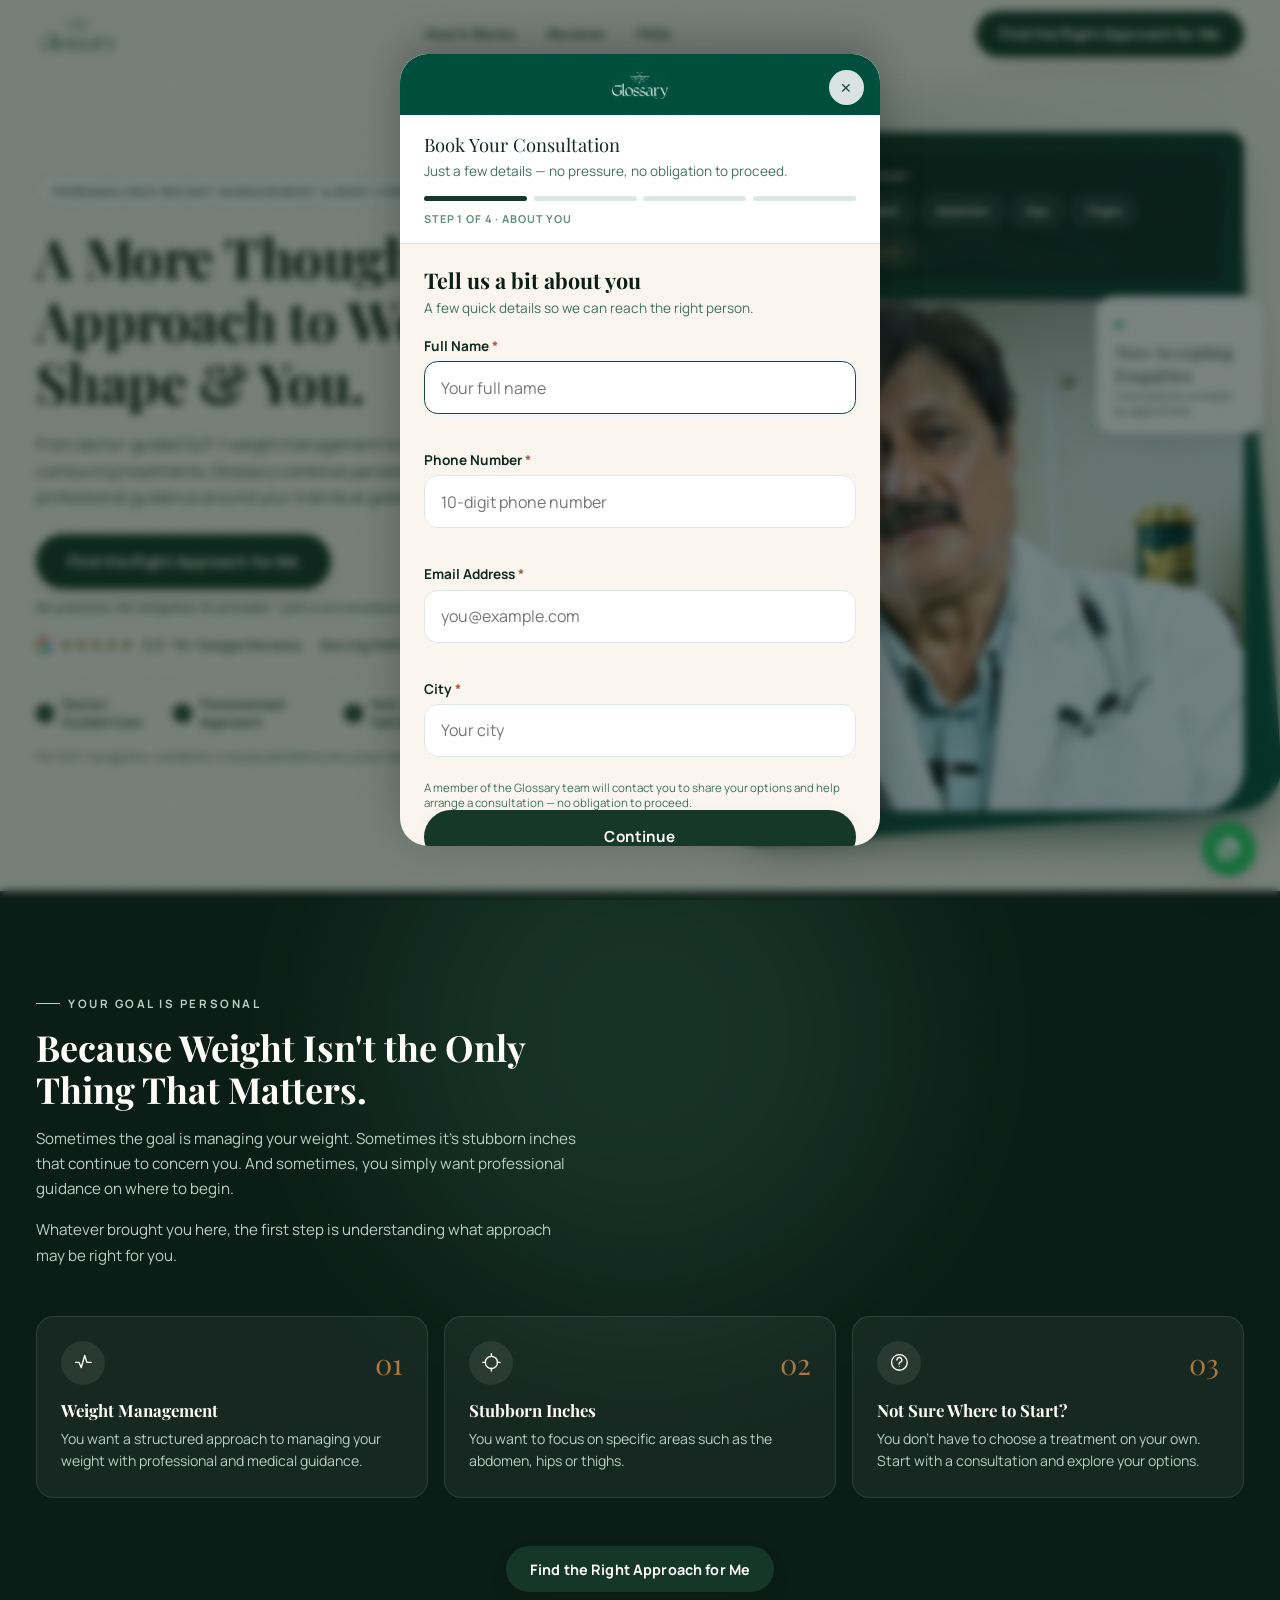
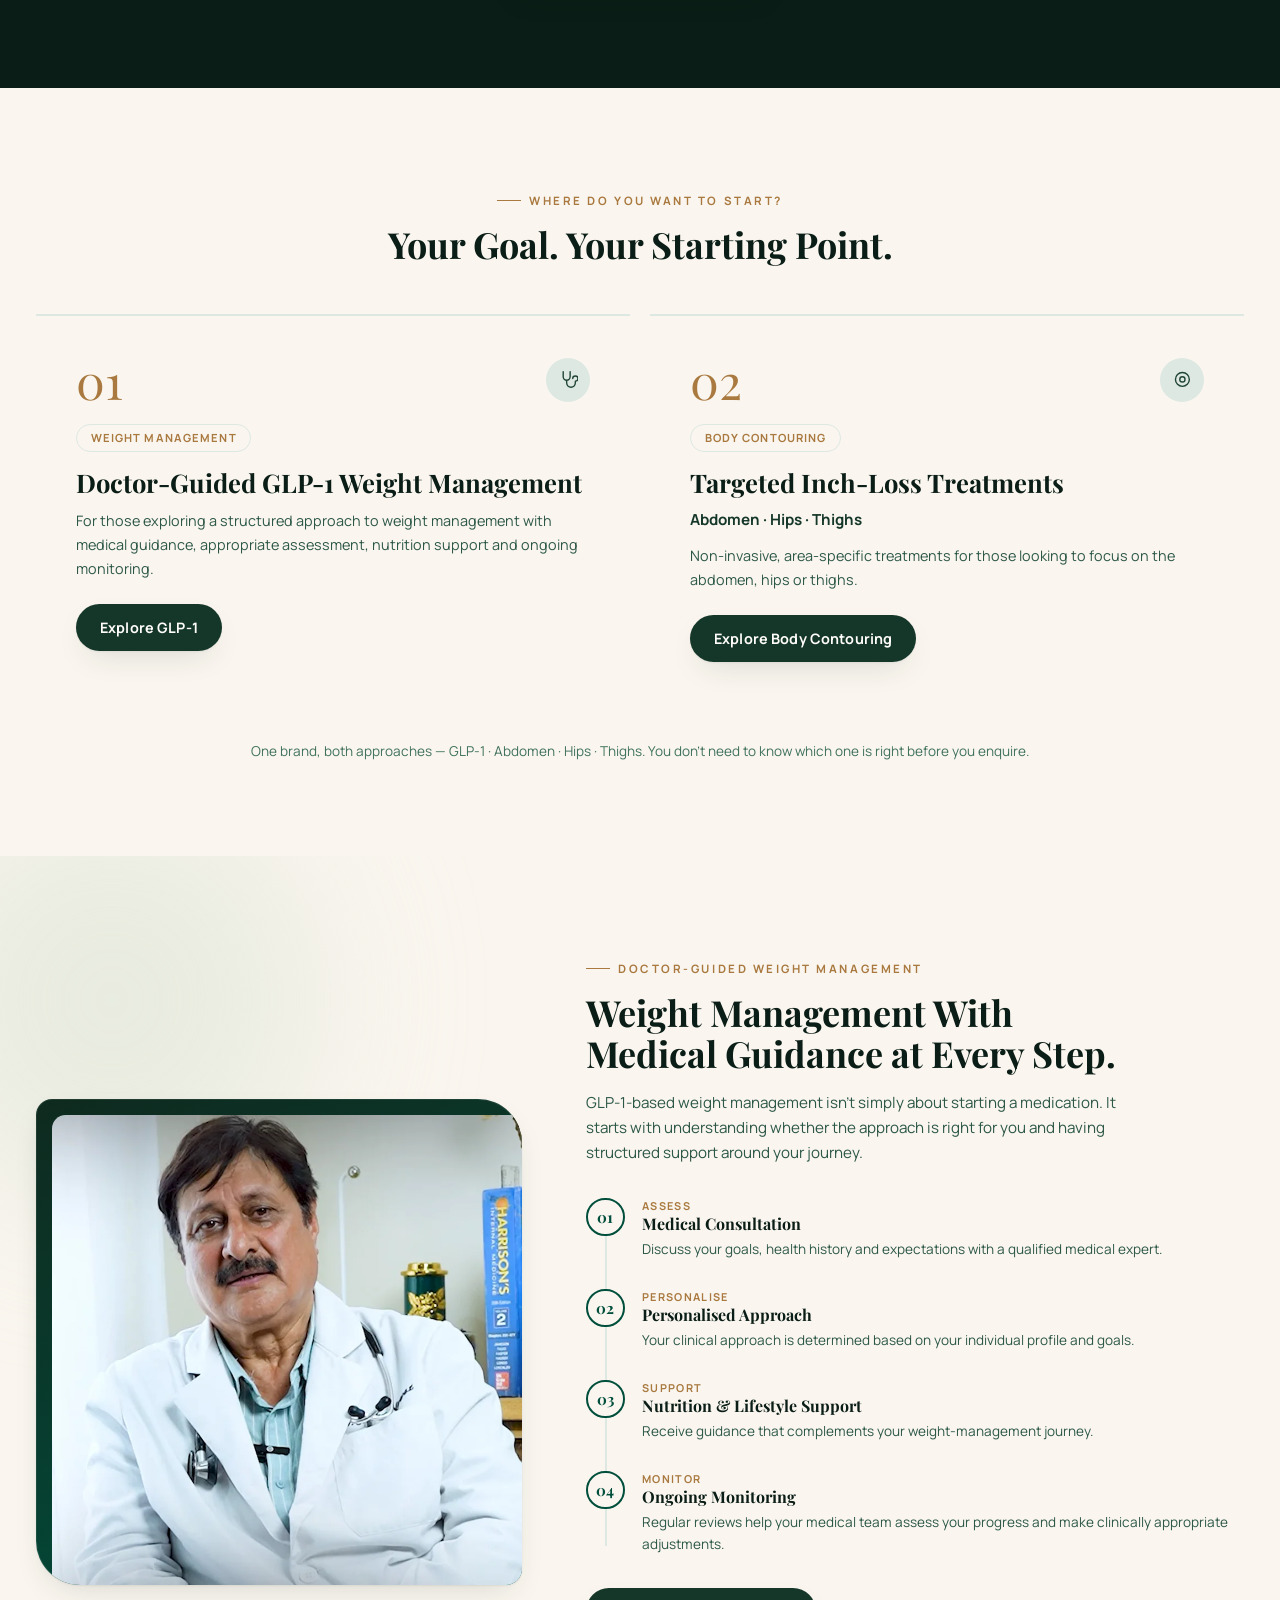
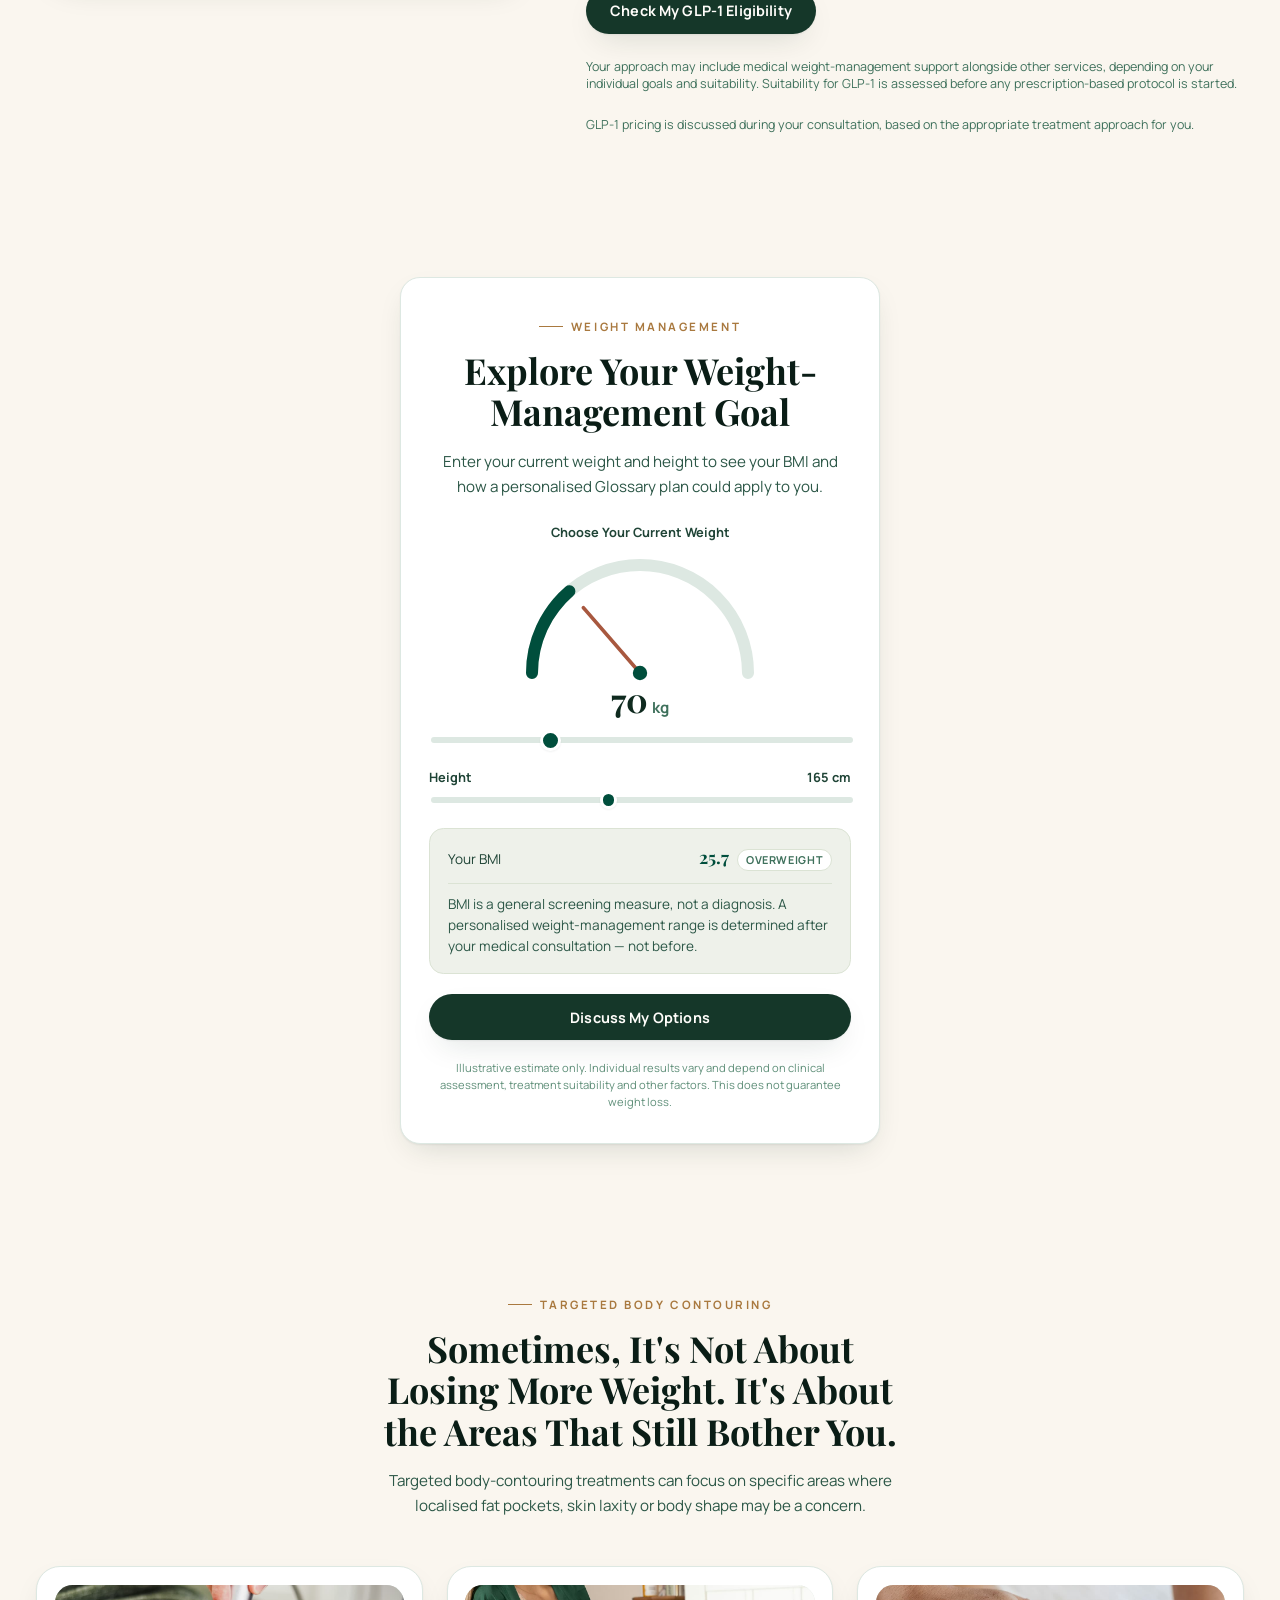
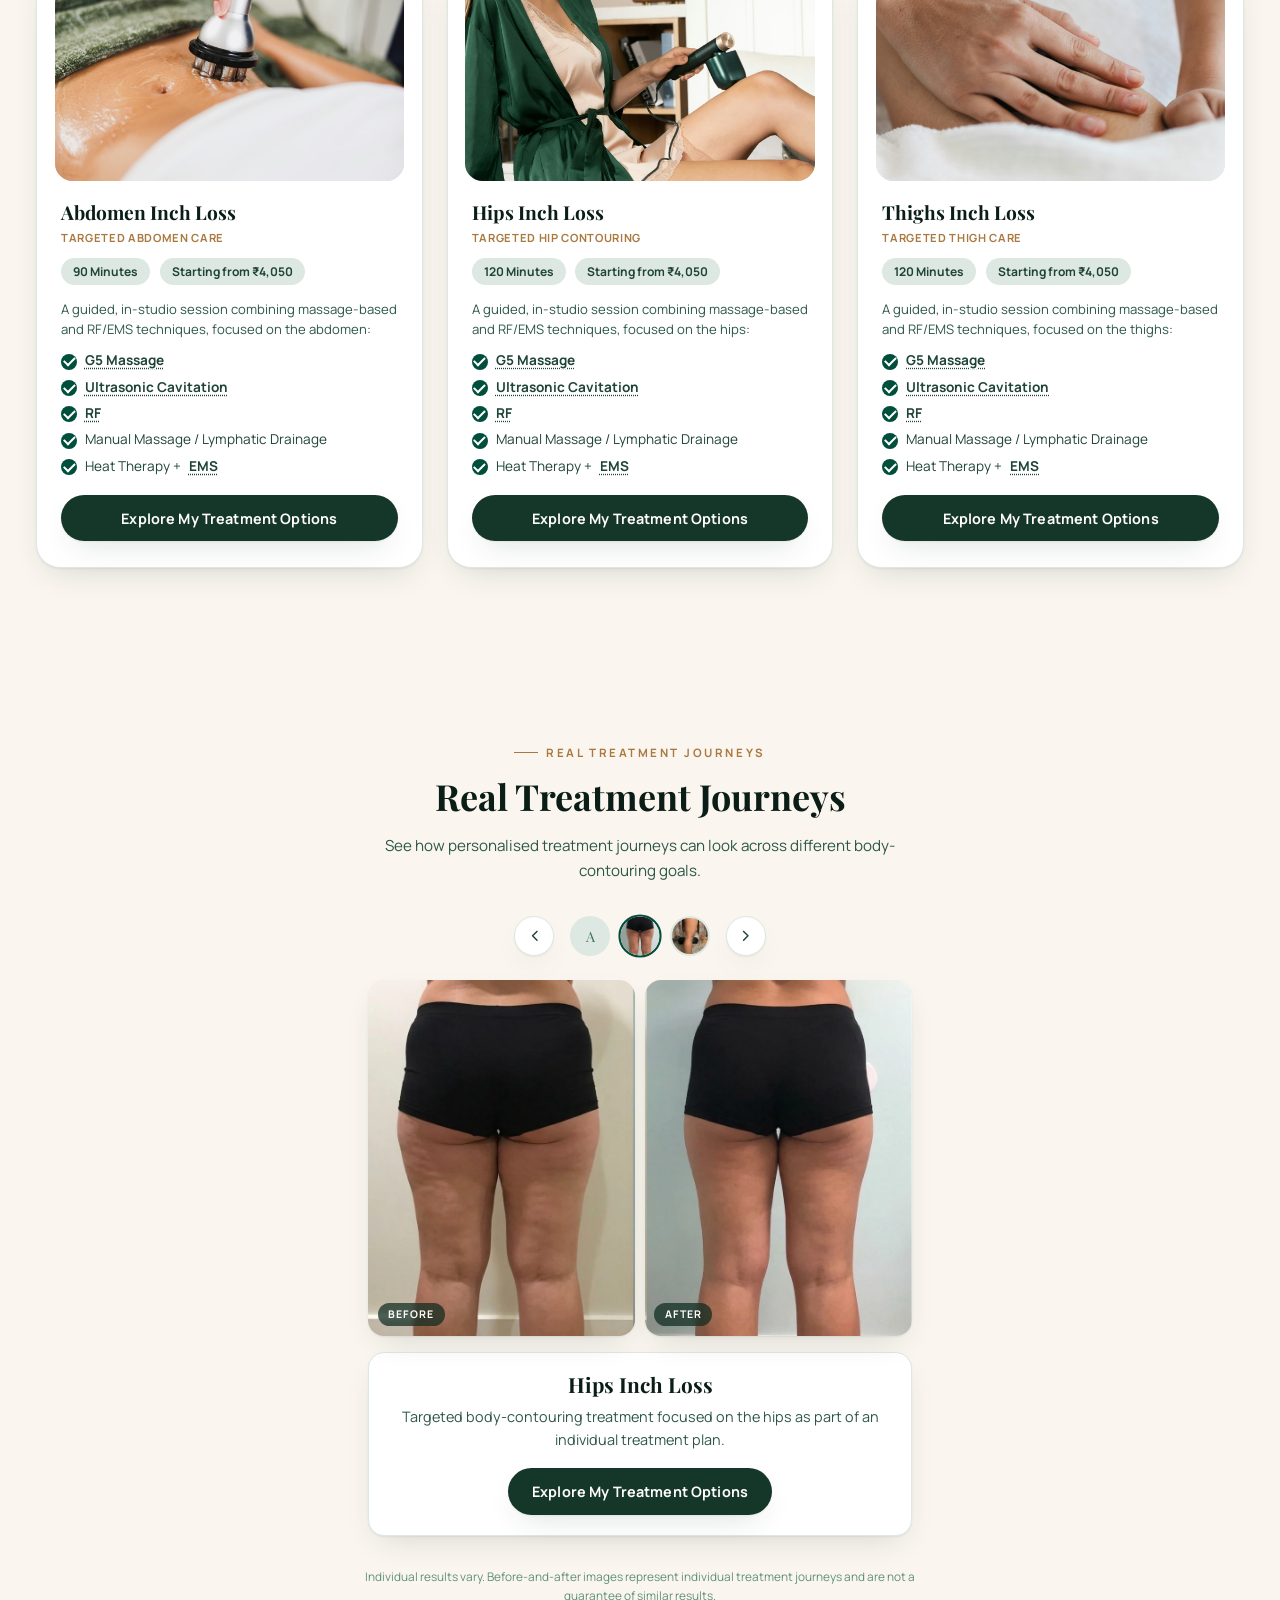
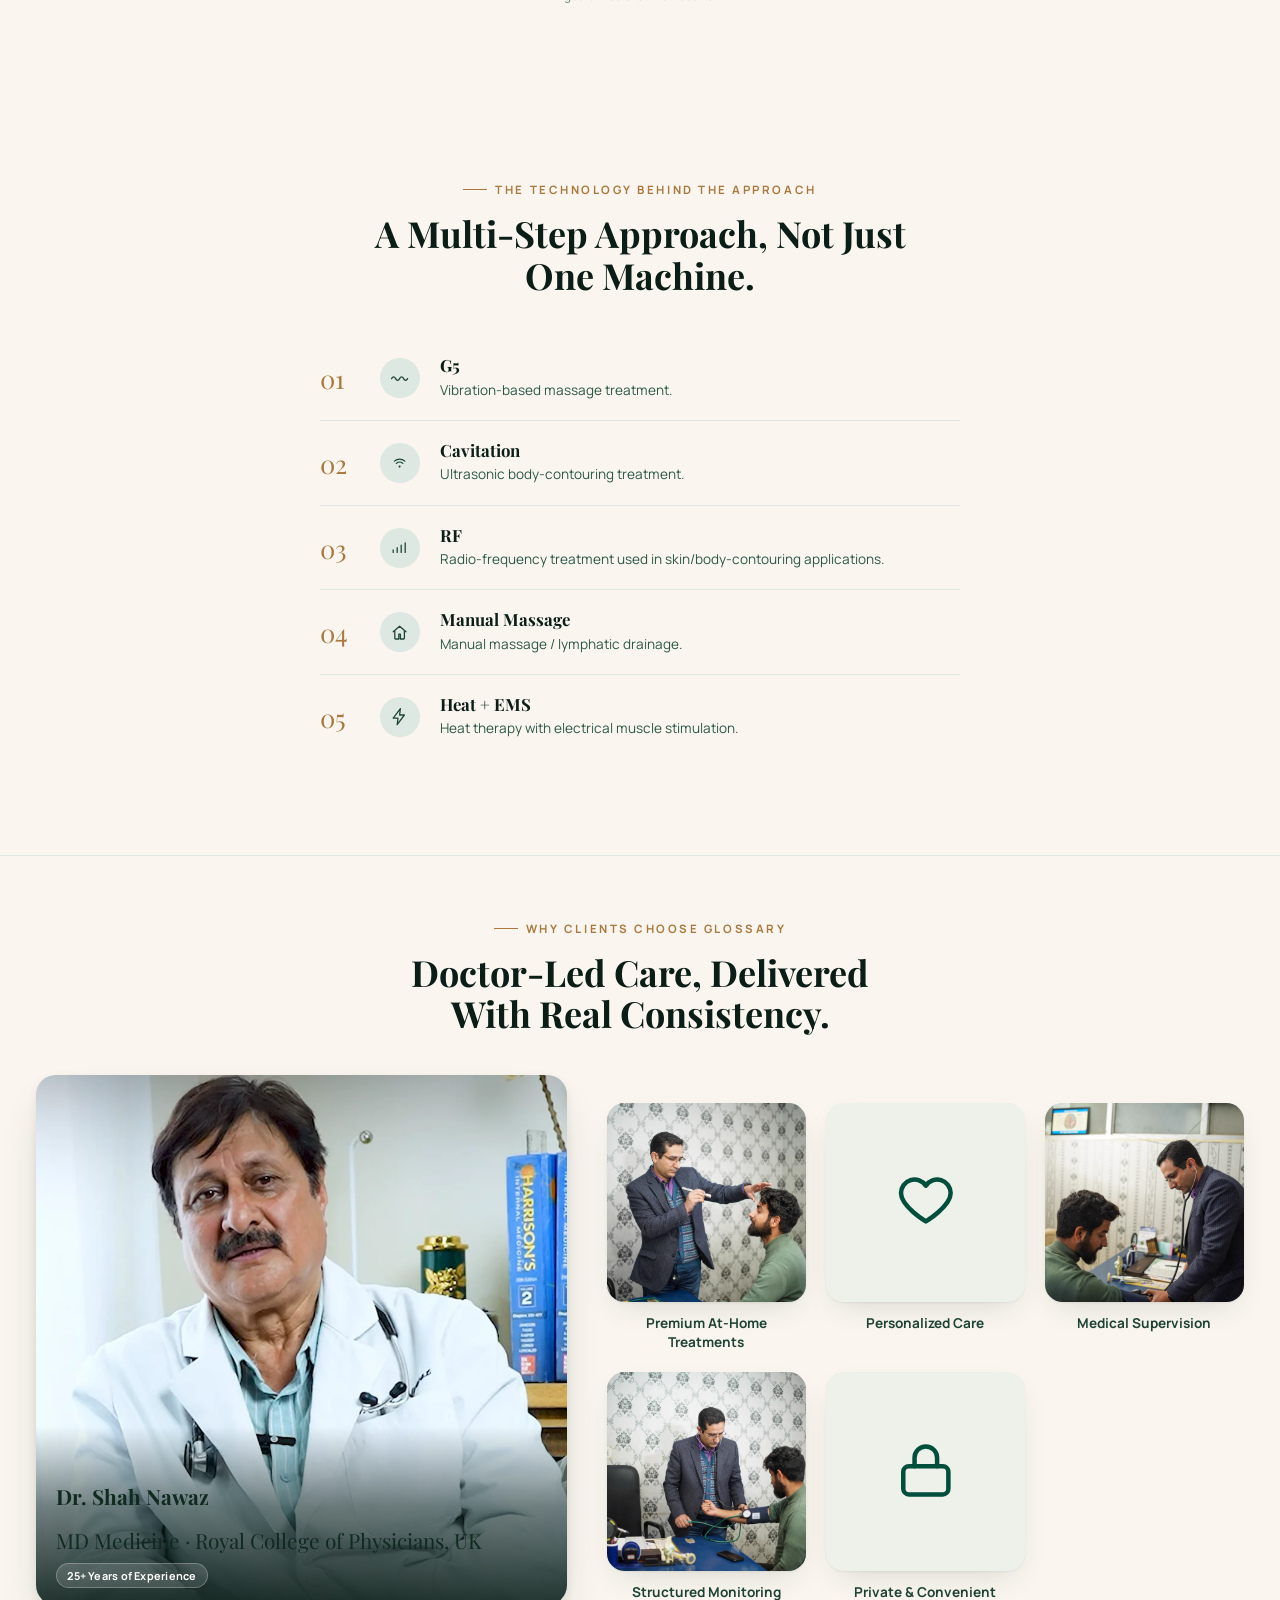
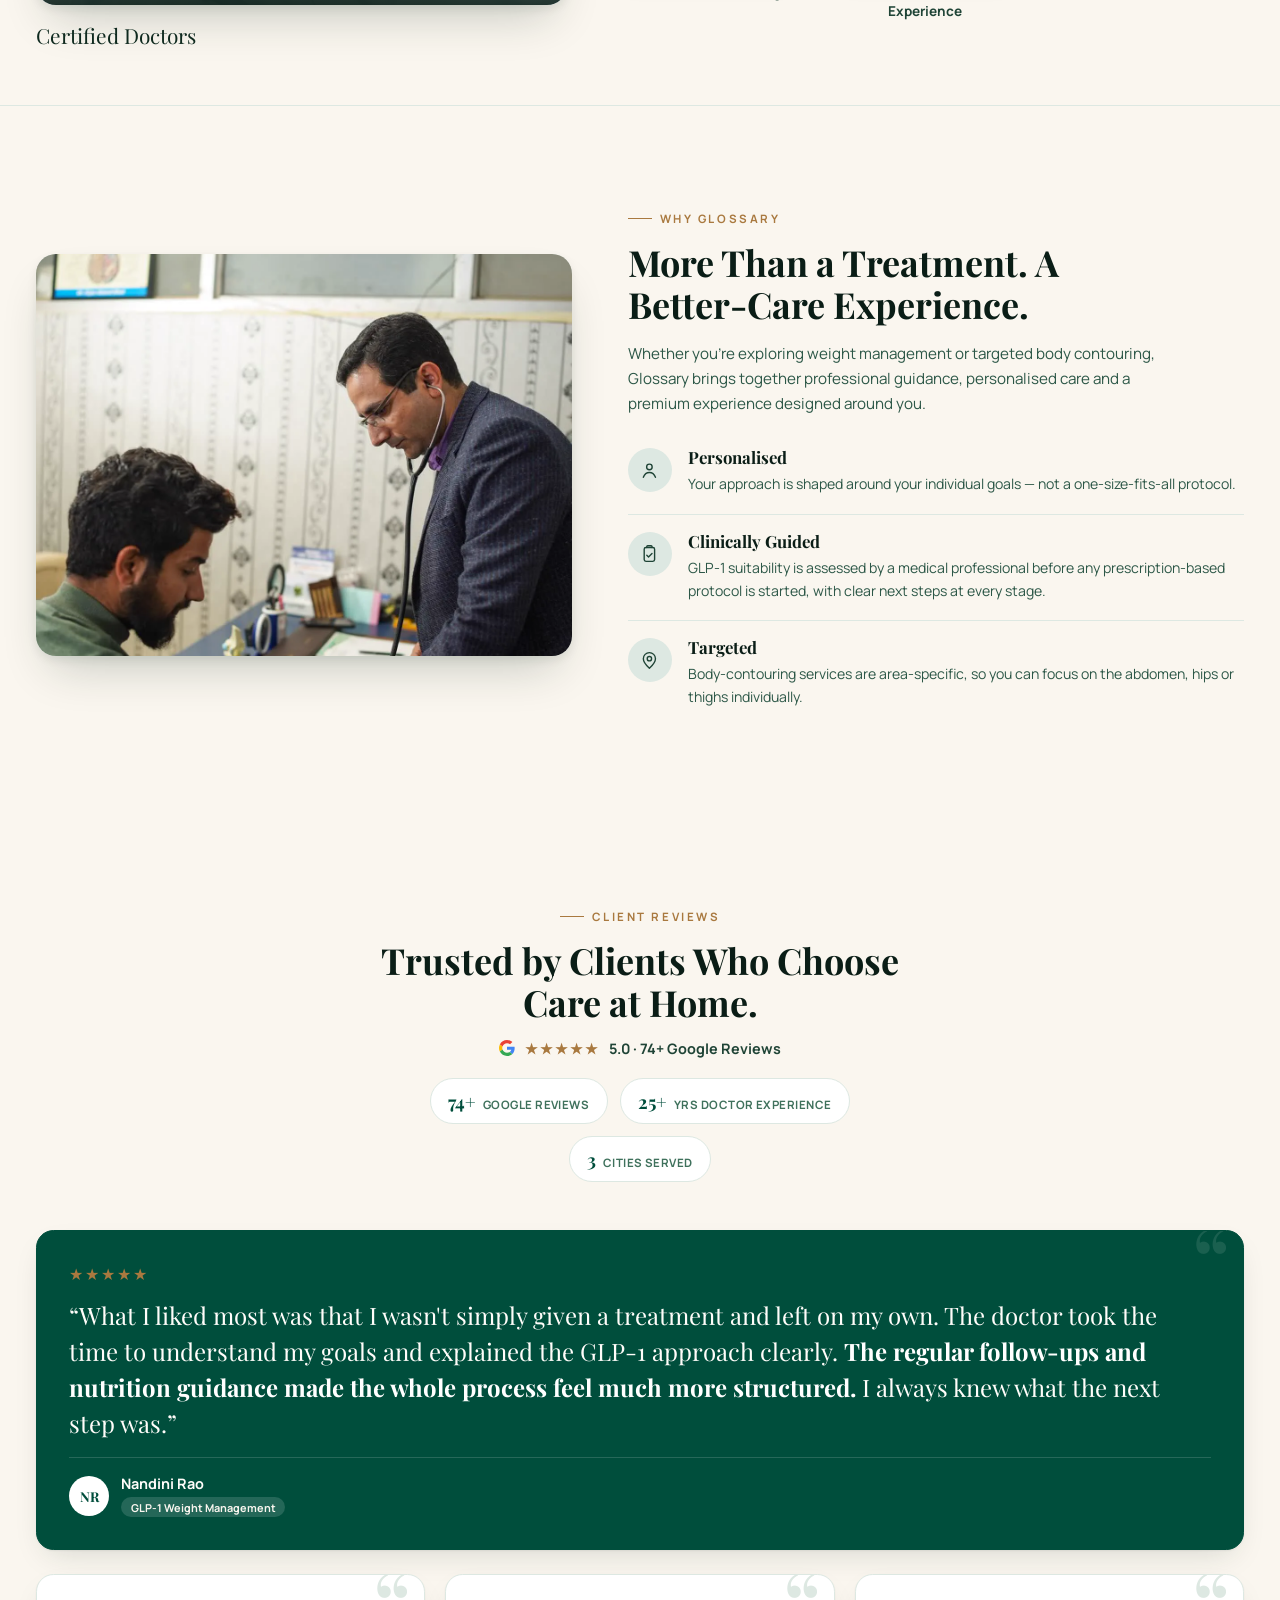
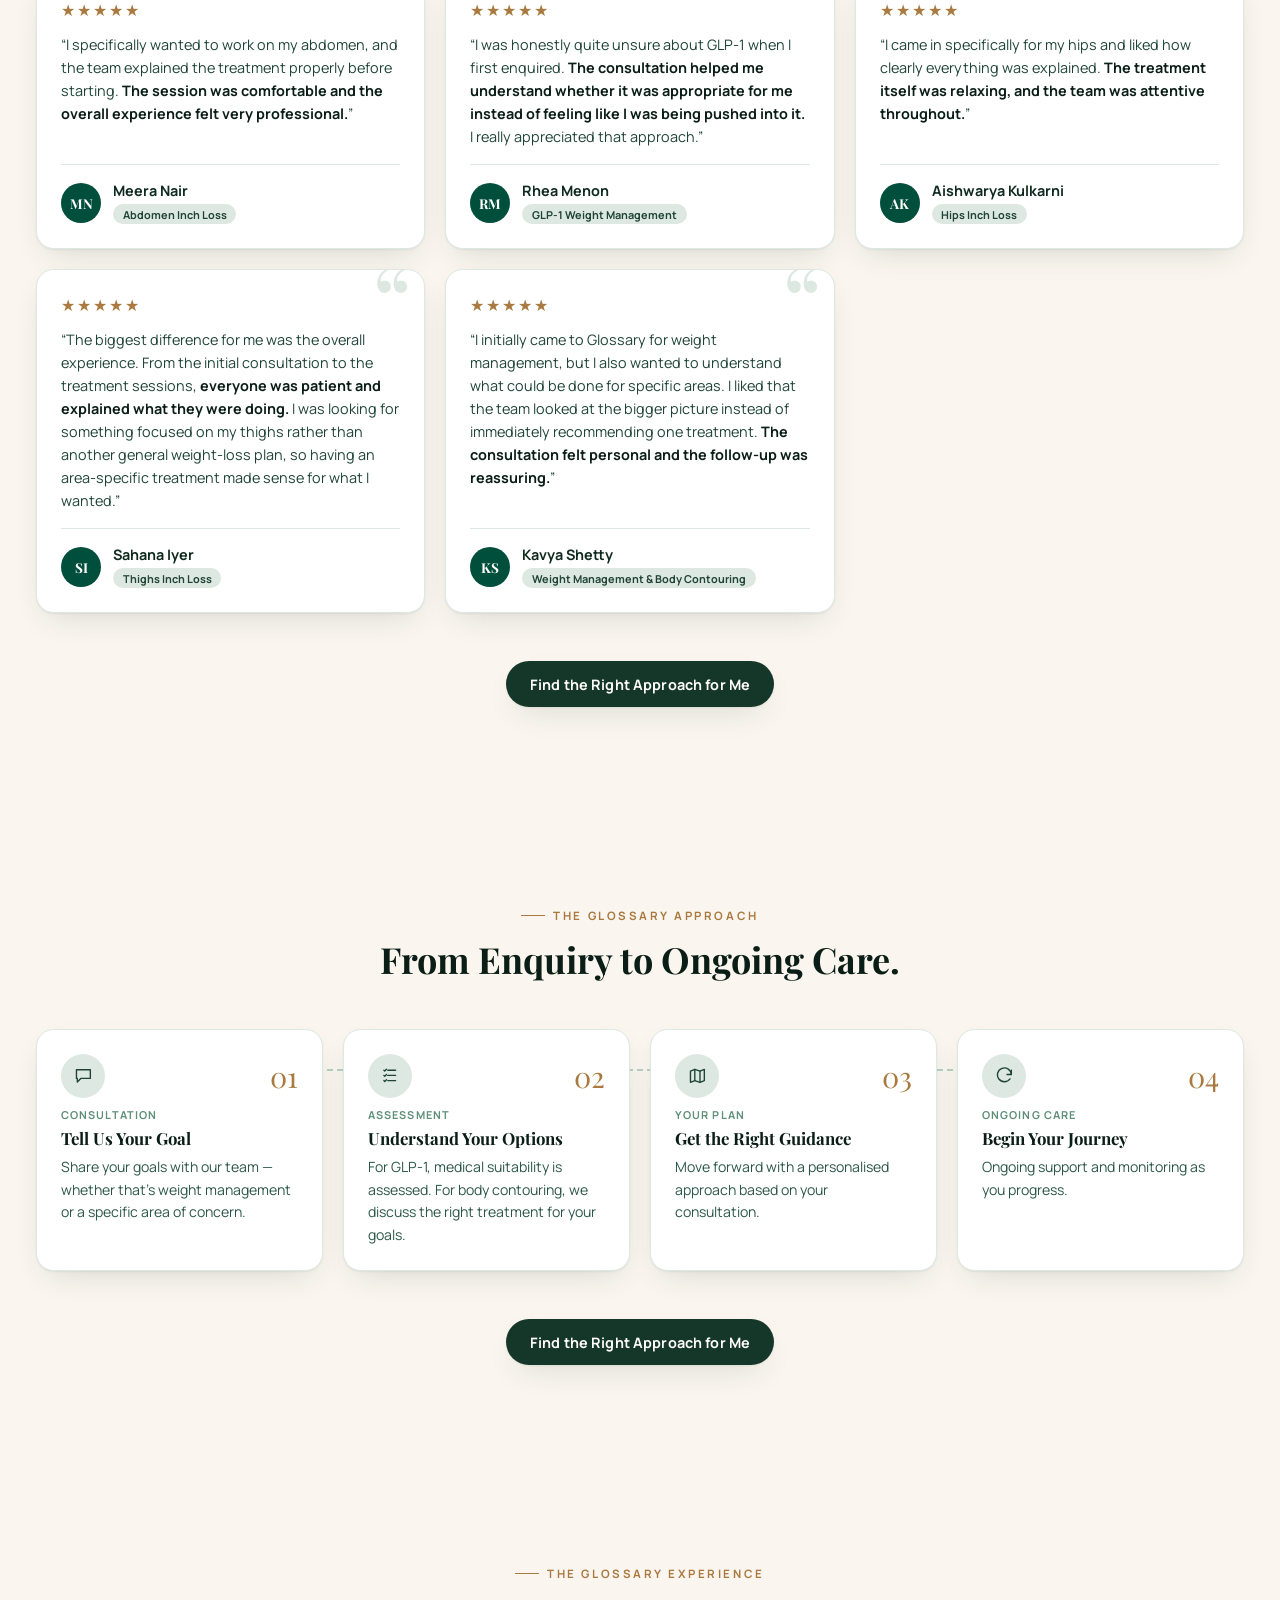
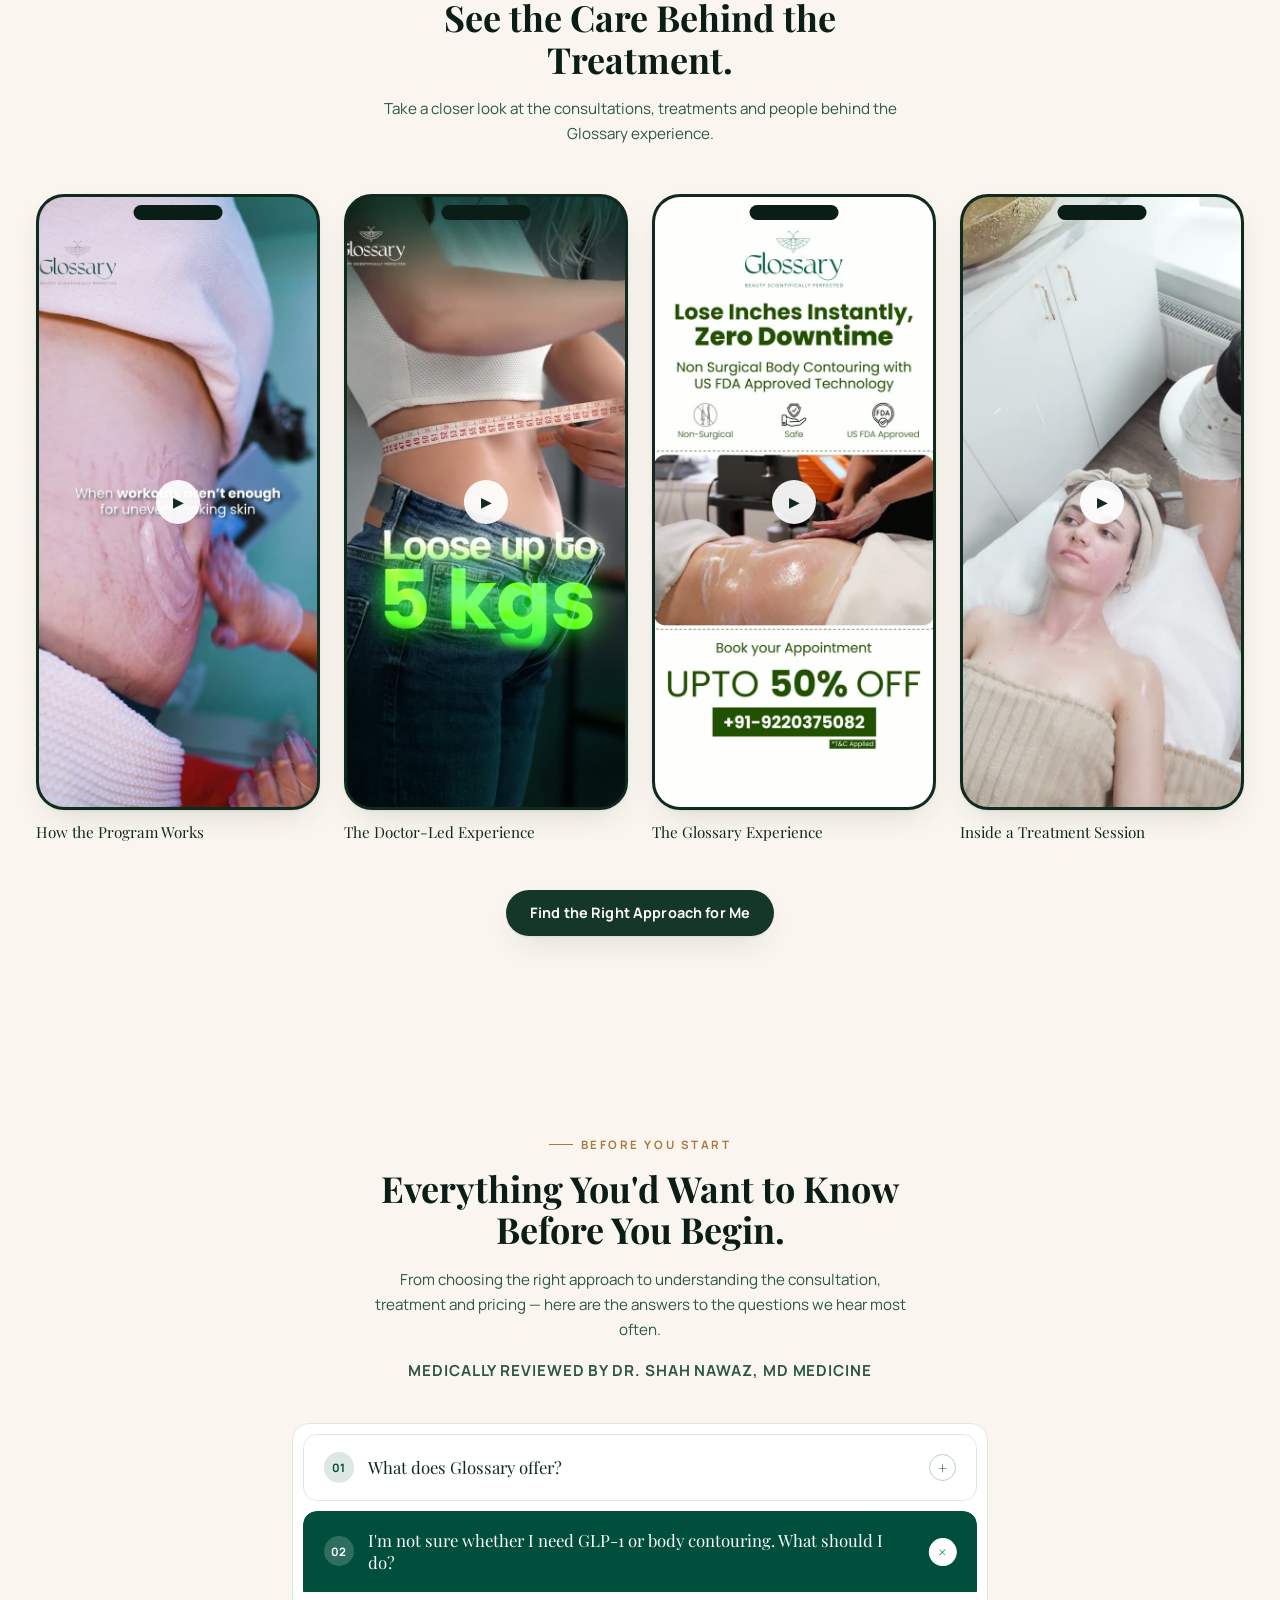
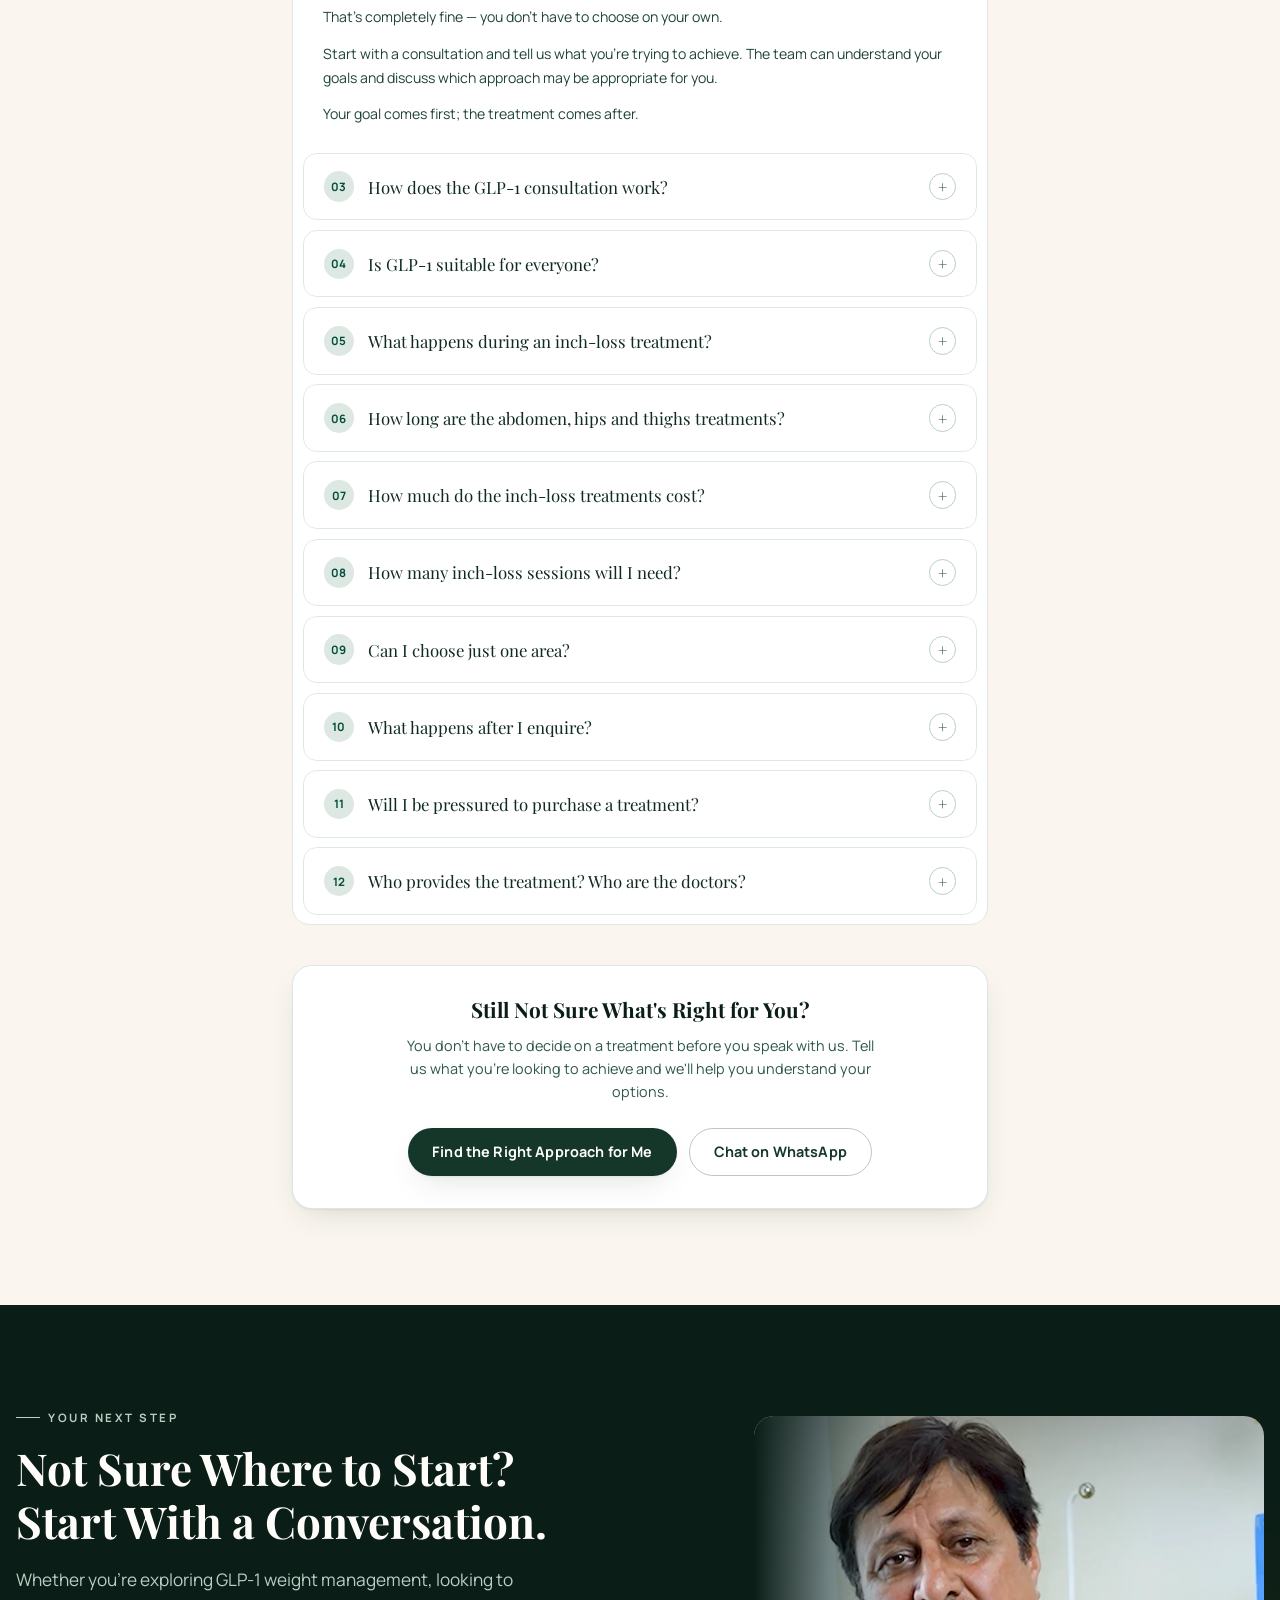
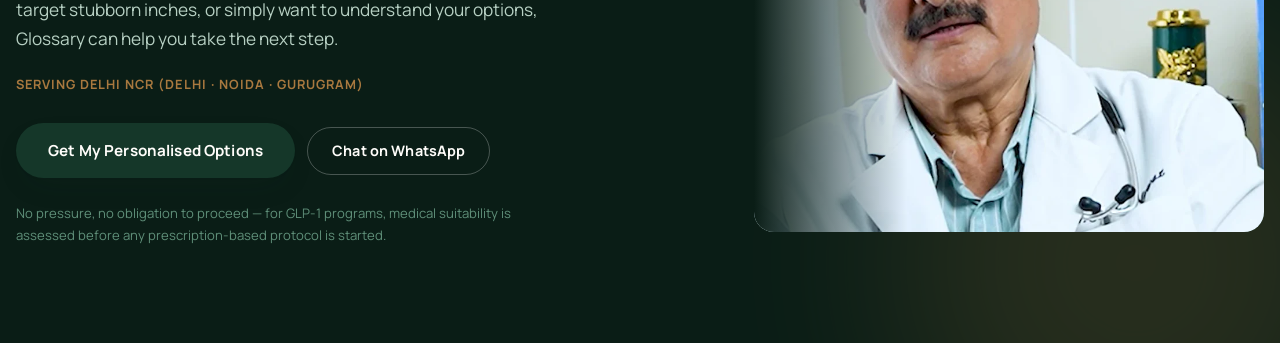
==== commit 48718f70: "Add a real BMI calculator and FAQ medical-review byline - Calculator: added a height slider alongsid" ====
--- a/index.html
+++ b/index.html
@@ -374,7 +374,7 @@
       <div class="section-head reveal">
         <span class="section-tag">Weight Management</span>
         <h2>Explore Your Weight-Management Goal</h2>
-        <p>Enter your current weight to see how a personalised Glossary plan could apply to you.</p>
+        <p>Enter your current weight and height to see your BMI and how a personalised Glossary plan could apply to you.</p>
       </div>
 
       <div class="calculator__body">
@@ -392,12 +392,23 @@
 
         <input type="range" id="calcWeight" min="40" max="150" value="70" step="1" aria-label="Current weight in kilograms" class="calculator__slider" />
 
+        <div class="calculator__field-compact">
+          <div class="calculator__field-compact-top">
+            <label for="calcHeight">Height</label>
+            <span><span id="calcHeightValue">165</span> cm</span>
+          </div>
+          <input type="range" id="calcHeight" min="140" max="200" value="165" step="1" aria-label="Height in centimetres" class="calculator__slider calculator__slider--compact" />
+        </div>
+
         <div class="calculator__result">
           <div class="calculator__result-row">
-            <span>Your Weight Today</span>
-            <strong><span id="calcWeightEcho">70</span> kg</strong>
+            <span>Your BMI</span>
+            <span class="calculator__bmi-readout">
+              <strong id="calcBmiValue">25.7</strong>
+              <span class="calculator__bmi-tag" id="calcBmiTag">Overweight</span>
+            </span>
           </div>
-          <p class="calculator__result-text">A personalised weight-management range is determined after your medical consultation — not before.</p>
+          <p class="calculator__result-text">BMI is a general screening measure, not a diagnosis. A personalised weight-management range is determined after your medical consultation — not before.</p>
         </div>
 
         <button class="btn btn--primary btn--md full-width" data-open-booking data-program="glp1" data-source="calculator_section">Discuss My Options</button>
@@ -700,6 +711,7 @@
       <span class="section-tag">Before You Start</span>
       <h2>Everything You'd Want to Know Before You Begin.</h2>
       <p>From choosing the right approach to understanding the consultation, treatment and pricing — here are the answers to the questions we hear most often.</p>
+      <p class="faq__reviewed">Medically reviewed by Dr. Shah Nawaz, MD Medicine</p>
     </div>
 
     <div class="faq__list reveal">
--- a/assets/css/style.css
+++ b/assets/css/style.css
@@ -671,6 +671,19 @@
   width: 1.3rem; height: 1.3rem; border-radius: 999px; background: var(--brand-green);
   border: 3px solid #fff; box-shadow: var(--shadow-card); cursor: pointer;
 }
+
+/* ---- Height: compact secondary slider (weight keeps the big dial) ---- */
+.calculator__field-compact { margin-top: 1.25rem; }
+.calculator__field-compact-top {
+  display: flex; align-items: baseline; justify-content: space-between;
+  font-size: 0.8rem; font-weight: 700; color: var(--forest-700);
+}
+.calculator__slider--compact {
+  margin-top: 0.6rem;
+}
+.calculator__slider--compact::-webkit-slider-thumb { width: 1.1rem; height: 1.1rem; }
+.calculator__slider--compact::-moz-range-thumb { width: 1.1rem; height: 1.1rem; }
+
 .calculator__result {
   margin-top: 1.25rem; padding: 1rem 1.1rem; border-radius: 0.9rem;
   background: var(--sage-100); border: 1px solid var(--sage-200);
@@ -679,7 +692,13 @@
   display: flex; align-items: baseline; justify-content: space-between;
   font-size: 0.85rem; color: var(--forest-700); padding-bottom: 0.75rem; border-bottom: 1px solid var(--sage-200);
 }
-.calculator__result-row strong { font-family: var(--font-serif); font-size: 1.1rem; color: var(--brand-green); }
+.calculator__bmi-readout { display: flex; align-items: baseline; gap: 0.5rem; }
+.calculator__bmi-readout strong { font-family: var(--font-serif); font-size: 1.1rem; color: var(--brand-green); }
+.calculator__bmi-tag {
+  font-size: 0.68rem; font-weight: 700; text-transform: uppercase; letter-spacing: 0.06em;
+  color: var(--forest-500); background: #fff; border: 1px solid var(--sage-200);
+  padding: 0.15rem 0.5rem; border-radius: 999px;
+}
 .calculator__result-text { margin-top: 0.65rem; font-size: 0.85rem; line-height: 1.55; color: var(--forest-600); }
 .calculator__body .btn { margin-top: 1.25rem; }
 .calculator__disclaimer { margin-top: 1.25rem; text-align: center; font-size: 0.7rem; line-height: 1.5; color: var(--forest-400); }
@@ -1087,6 +1106,10 @@
    FAQ
 ============================================================================= */
 .faq { background: var(--ivory-100); padding: 4rem 0; }
+.faq__reviewed {
+  margin-top: 0.75rem; font-size: 0.75rem; font-weight: 700; color: var(--forest-500);
+  text-transform: uppercase; letter-spacing: 0.06em;
+}
 .faq__list { margin-top: 2.5rem; border-radius: 1.1rem; border: 1px solid var(--forest-100); background: #fff; overflow: hidden; display: flex; flex-direction: column; gap: 0.6rem; padding: 0.6rem; }
 /* White by default, green only on hover/open — the pill fills with brand
    green and the text flips to white as a visitor's cursor lands on it. */
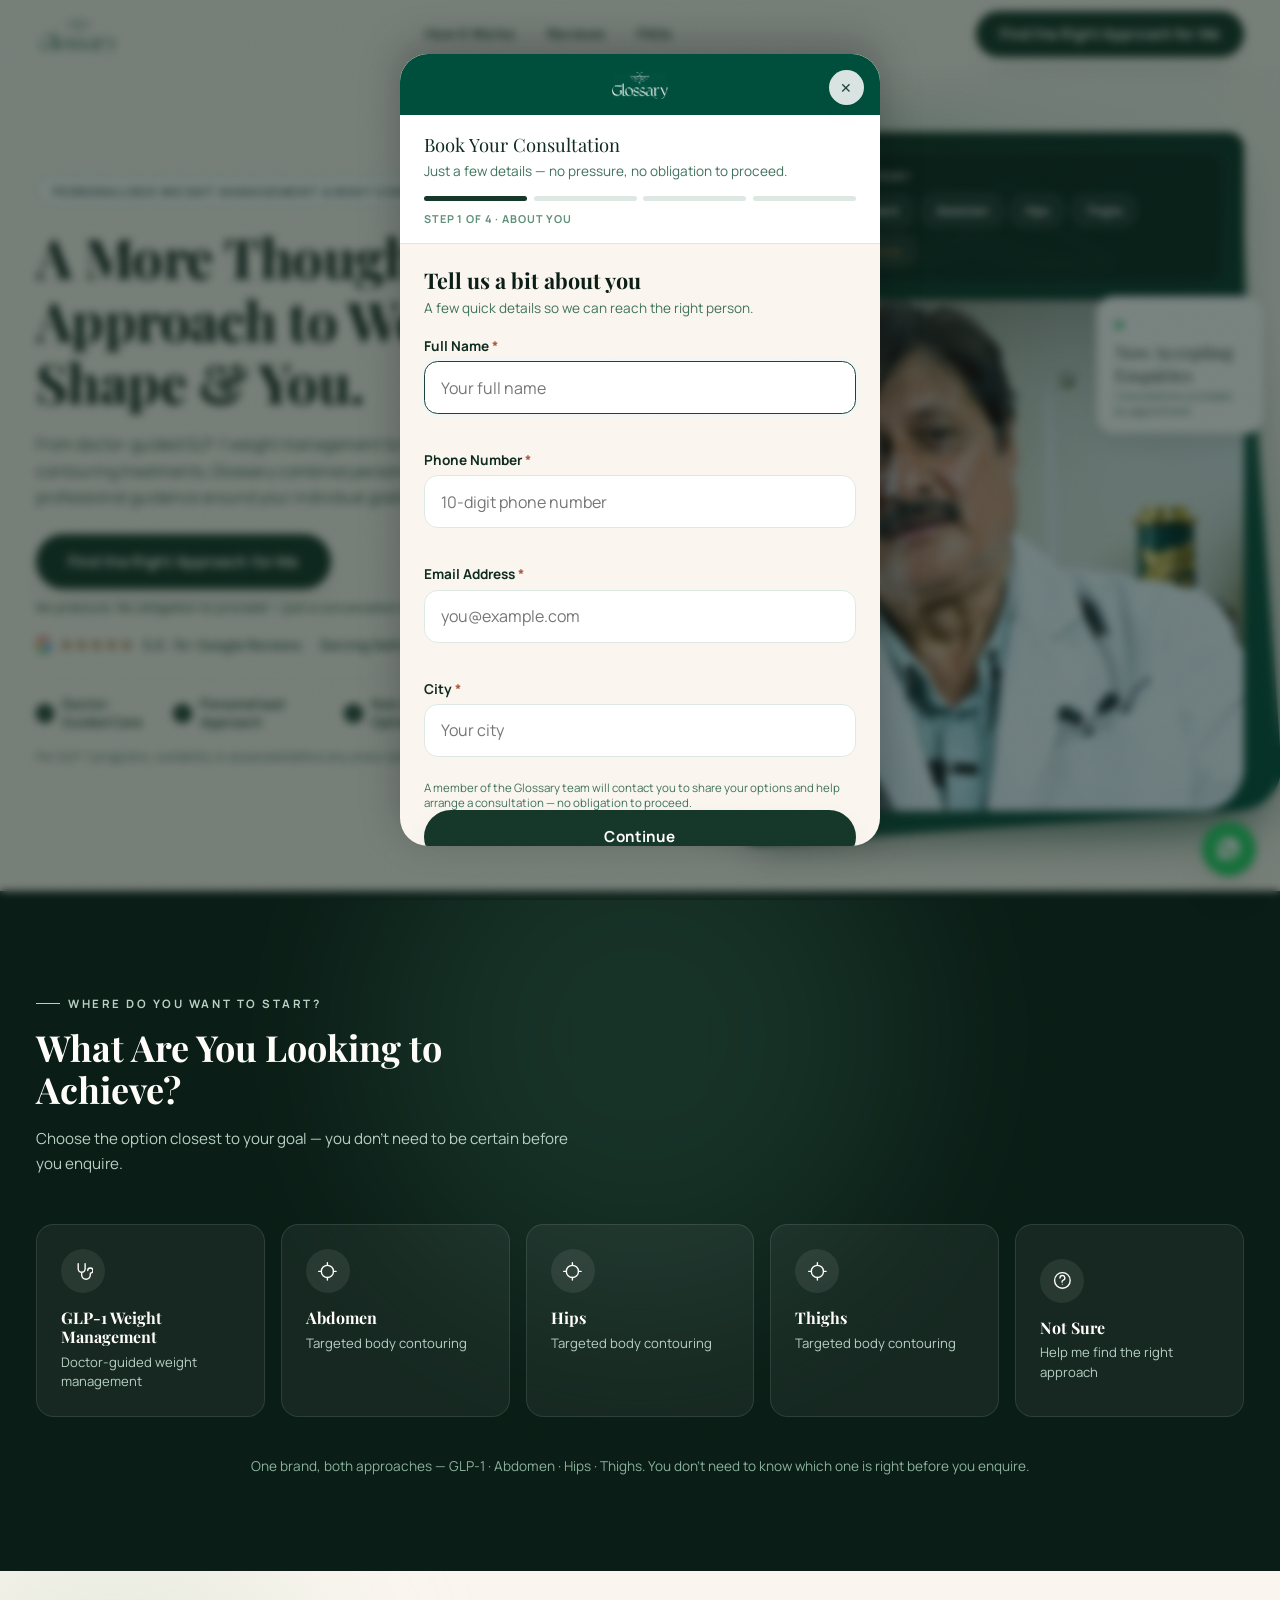
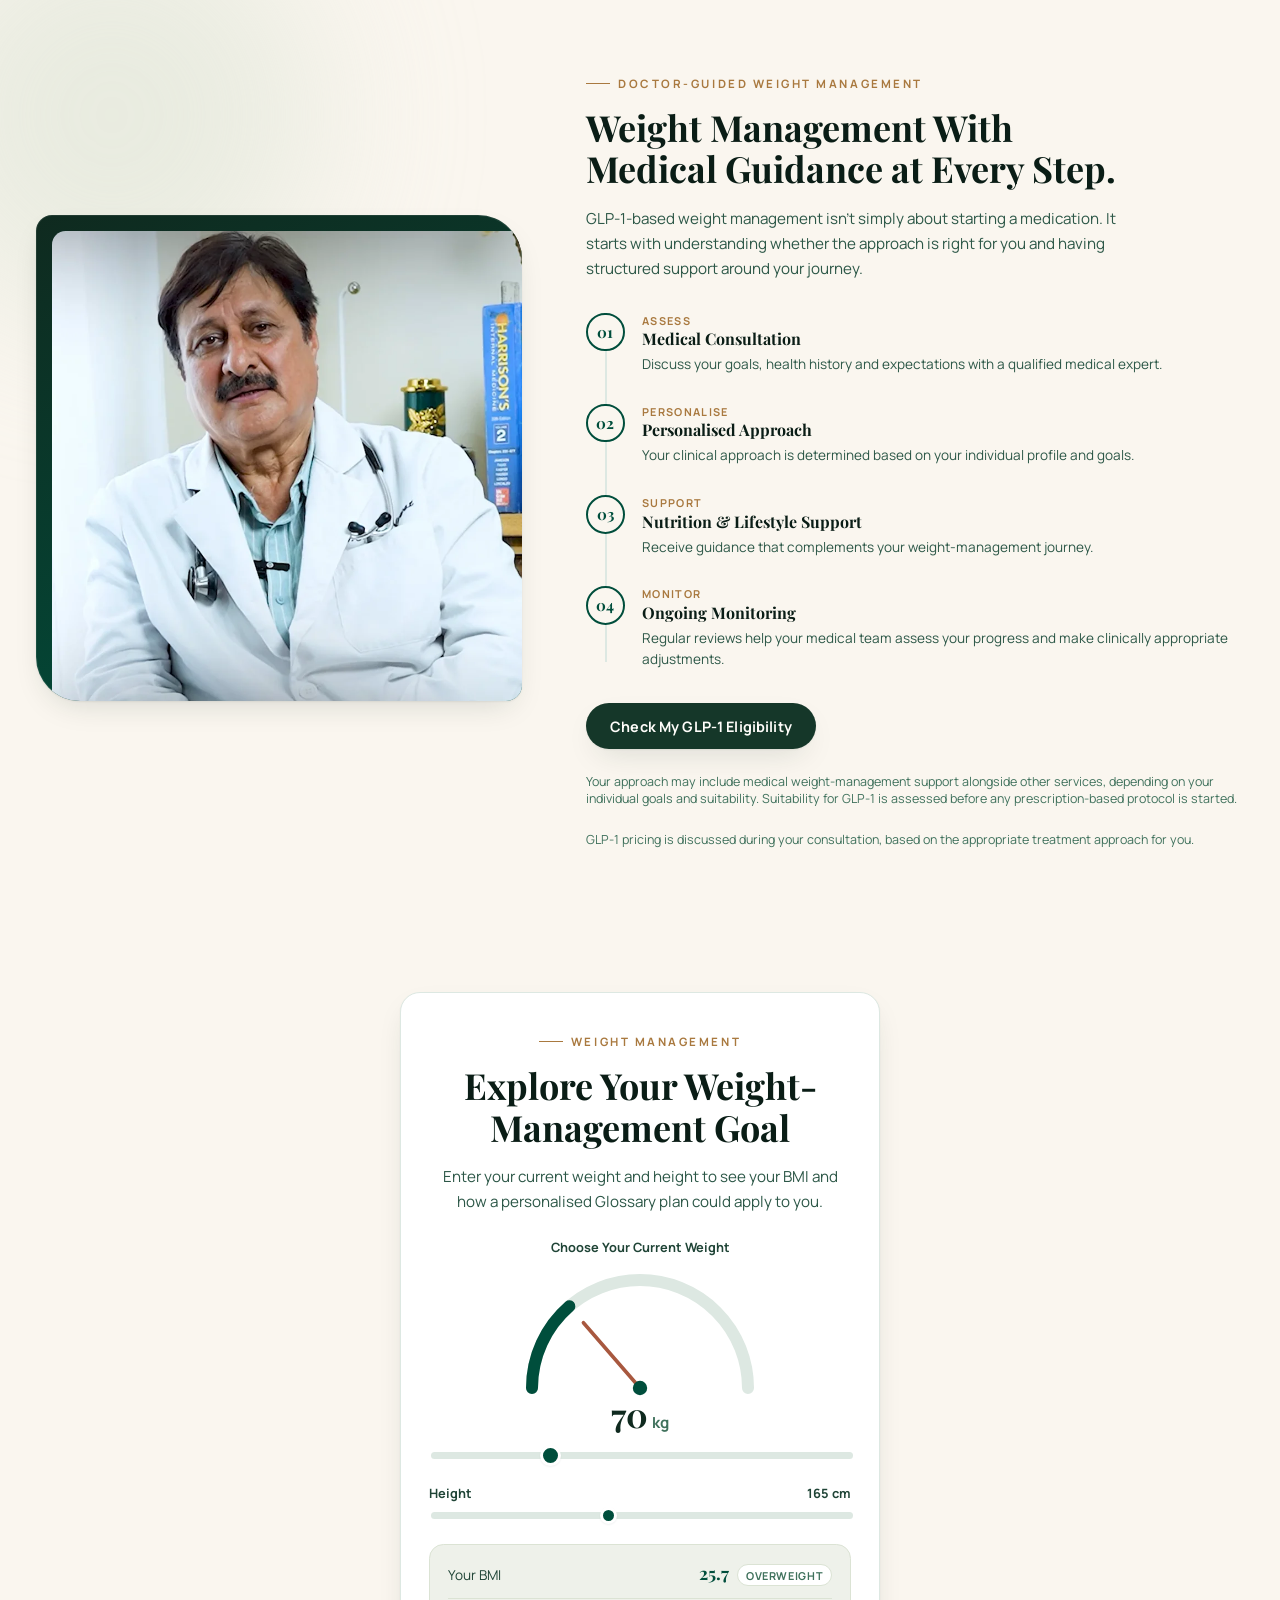
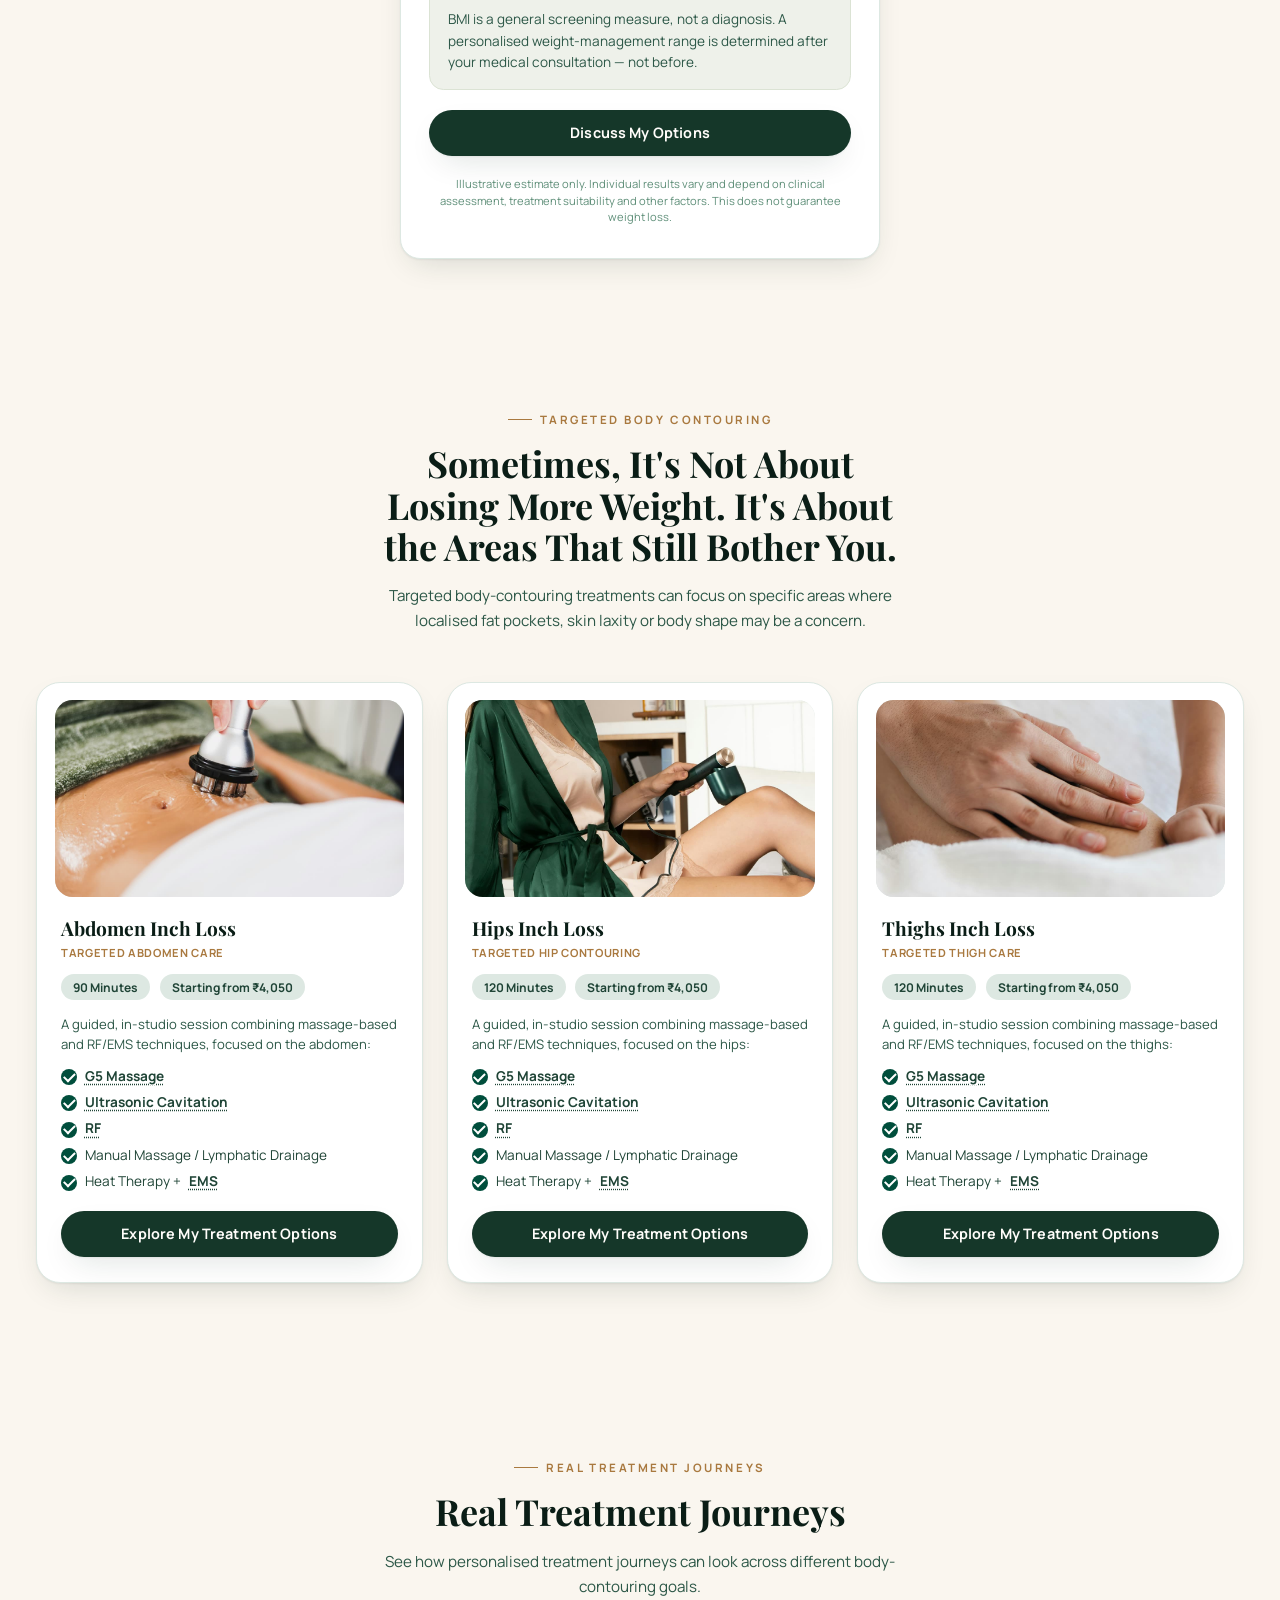
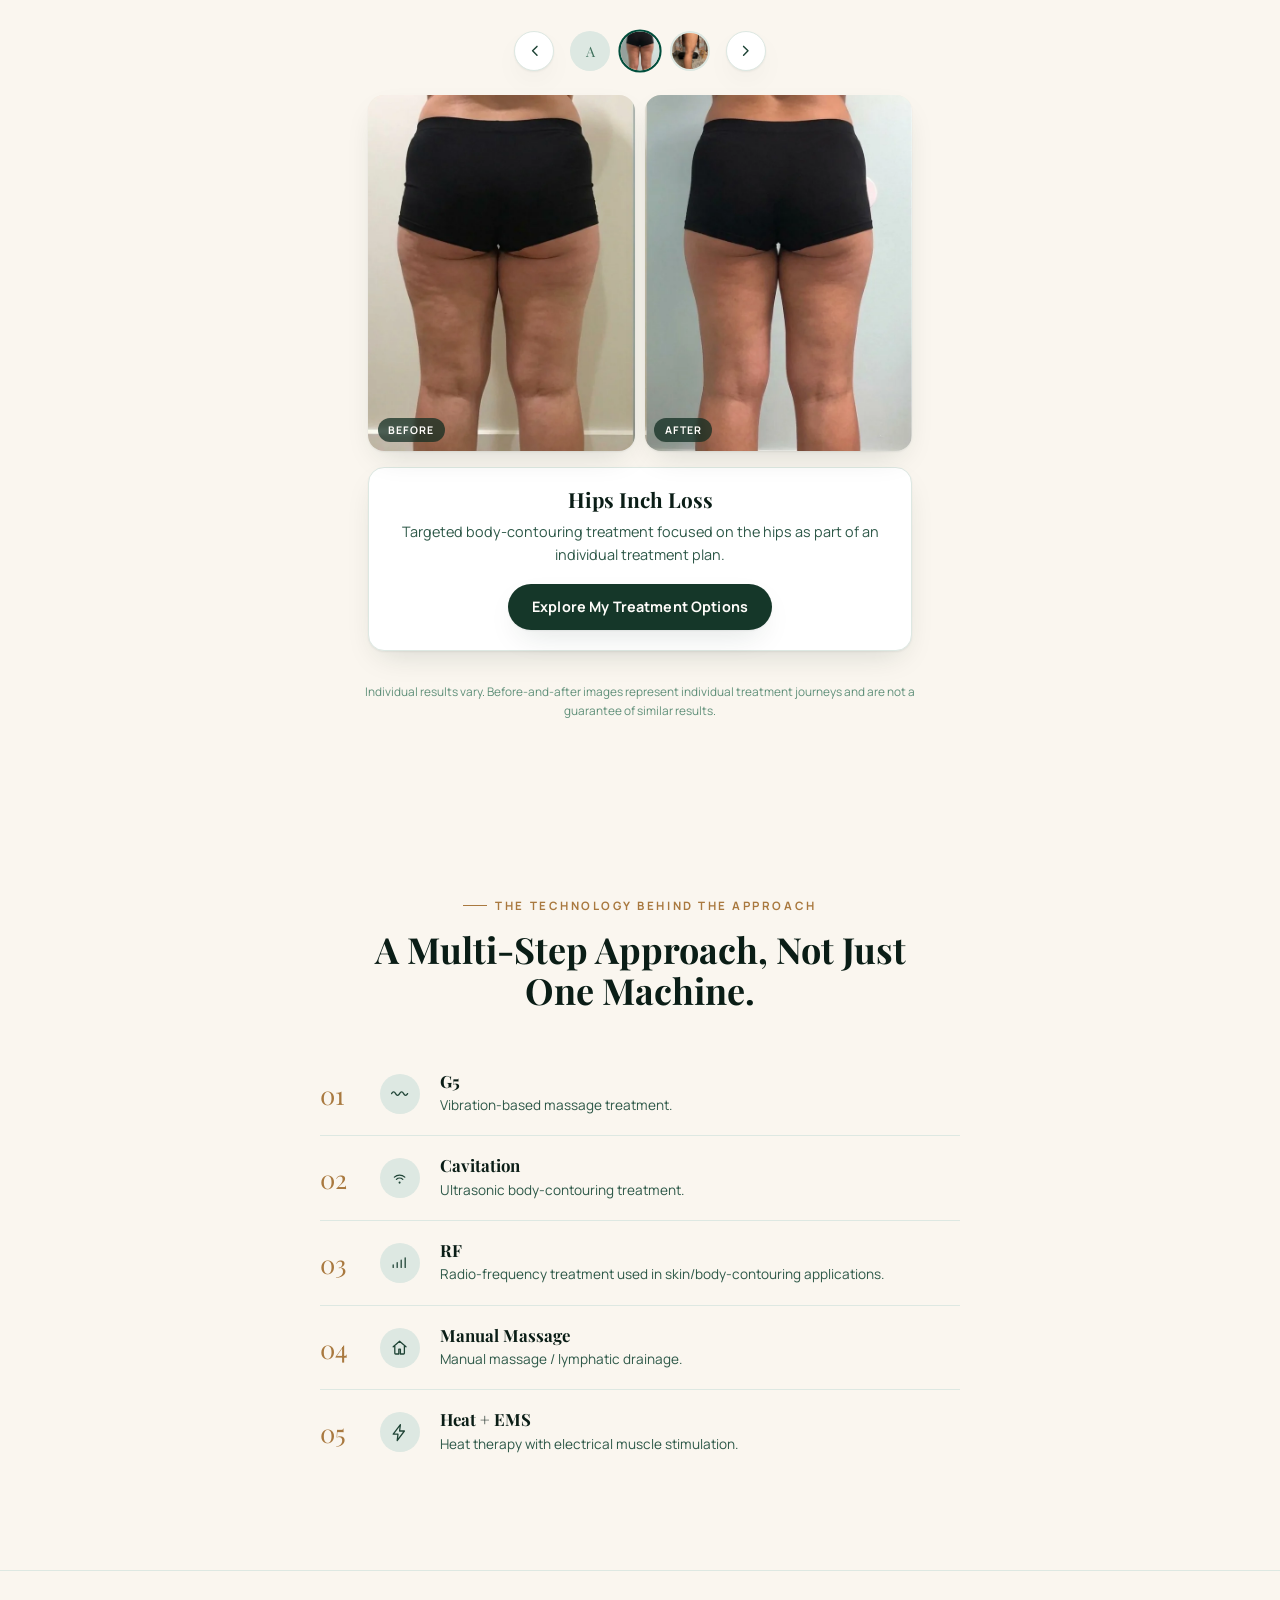
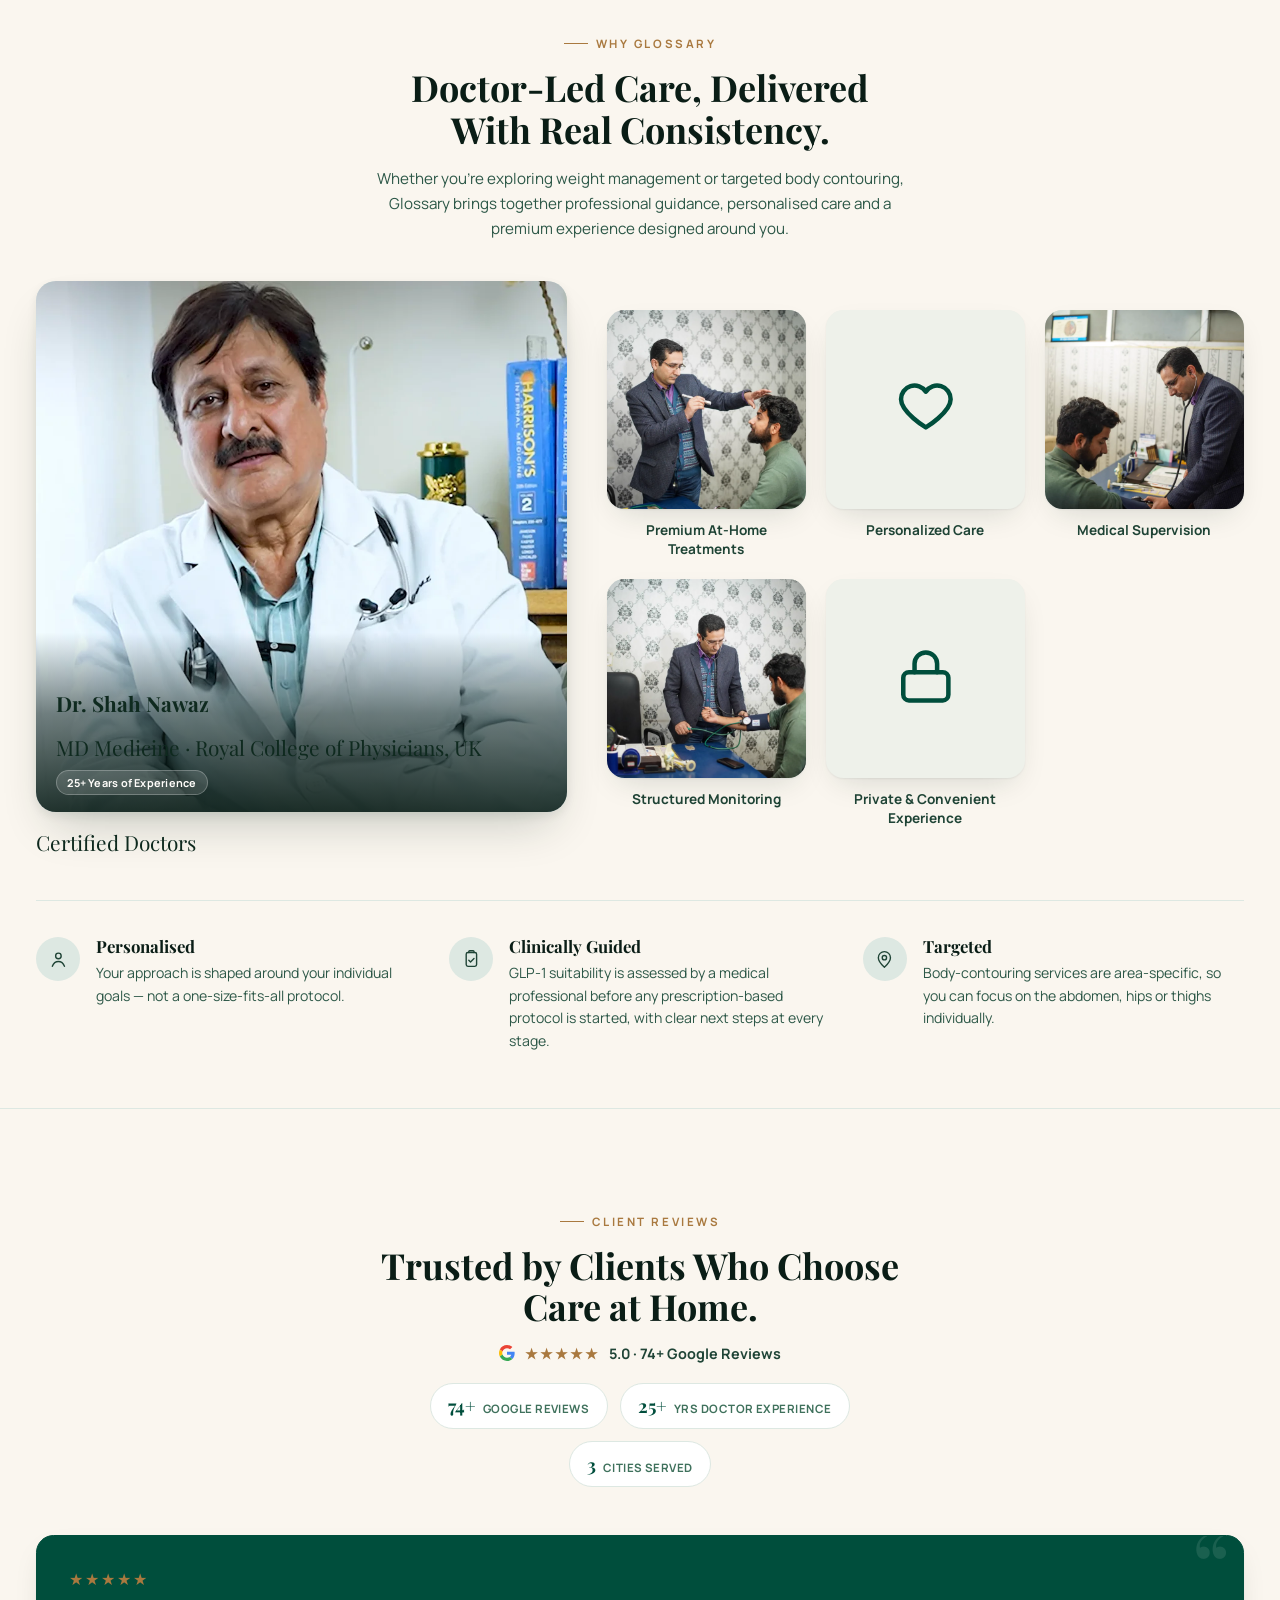
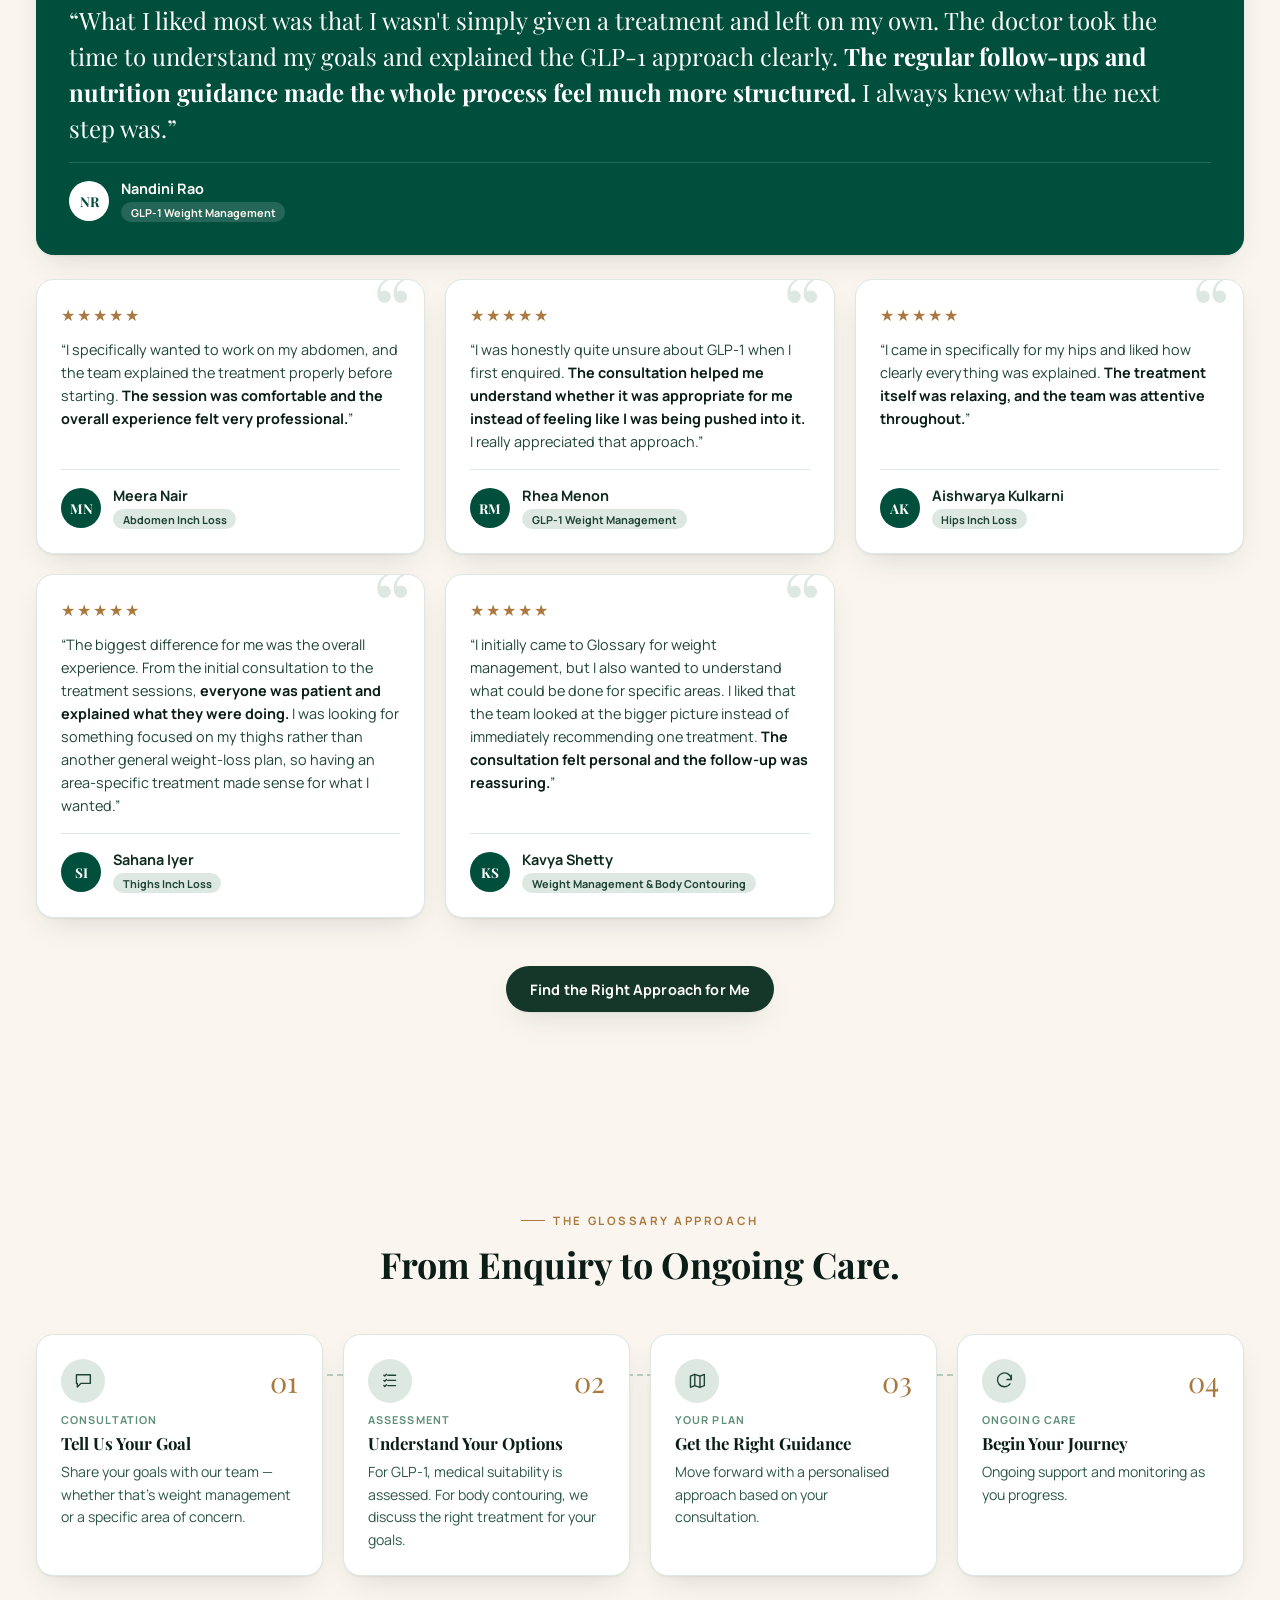
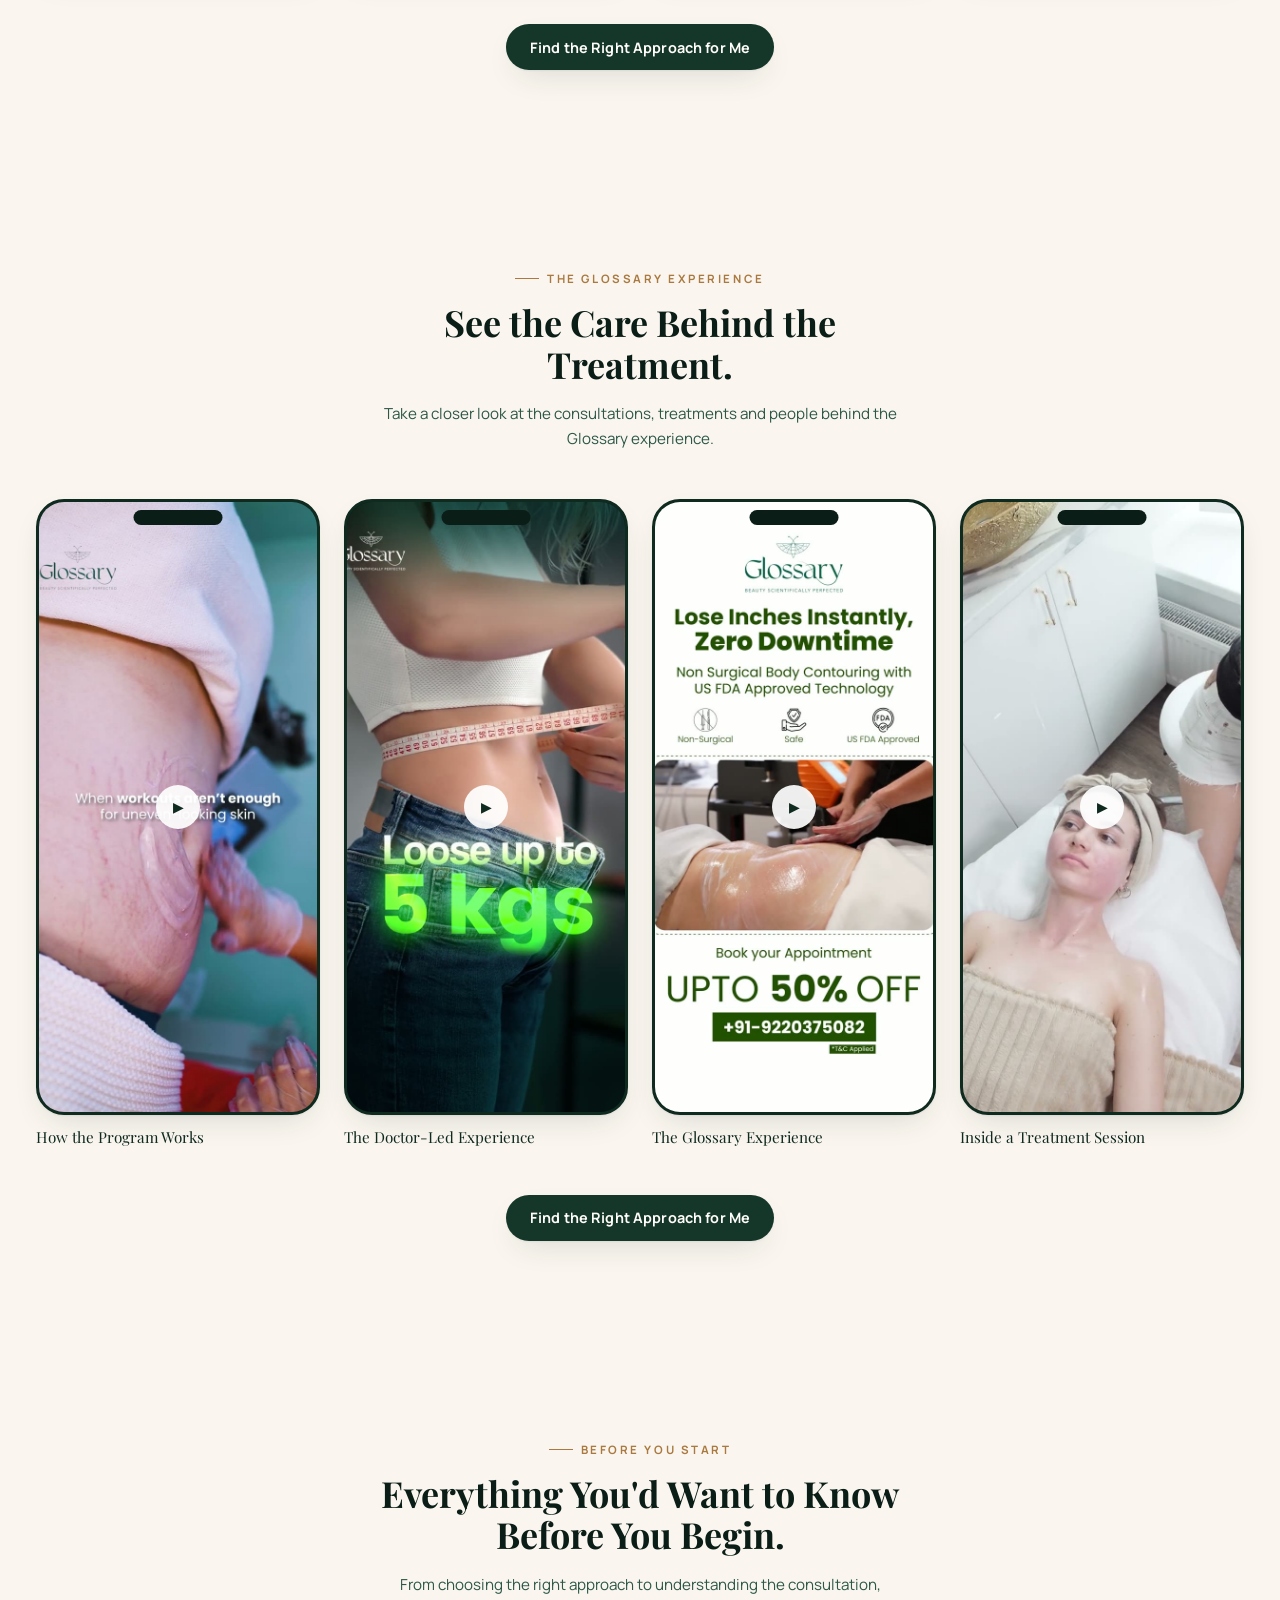
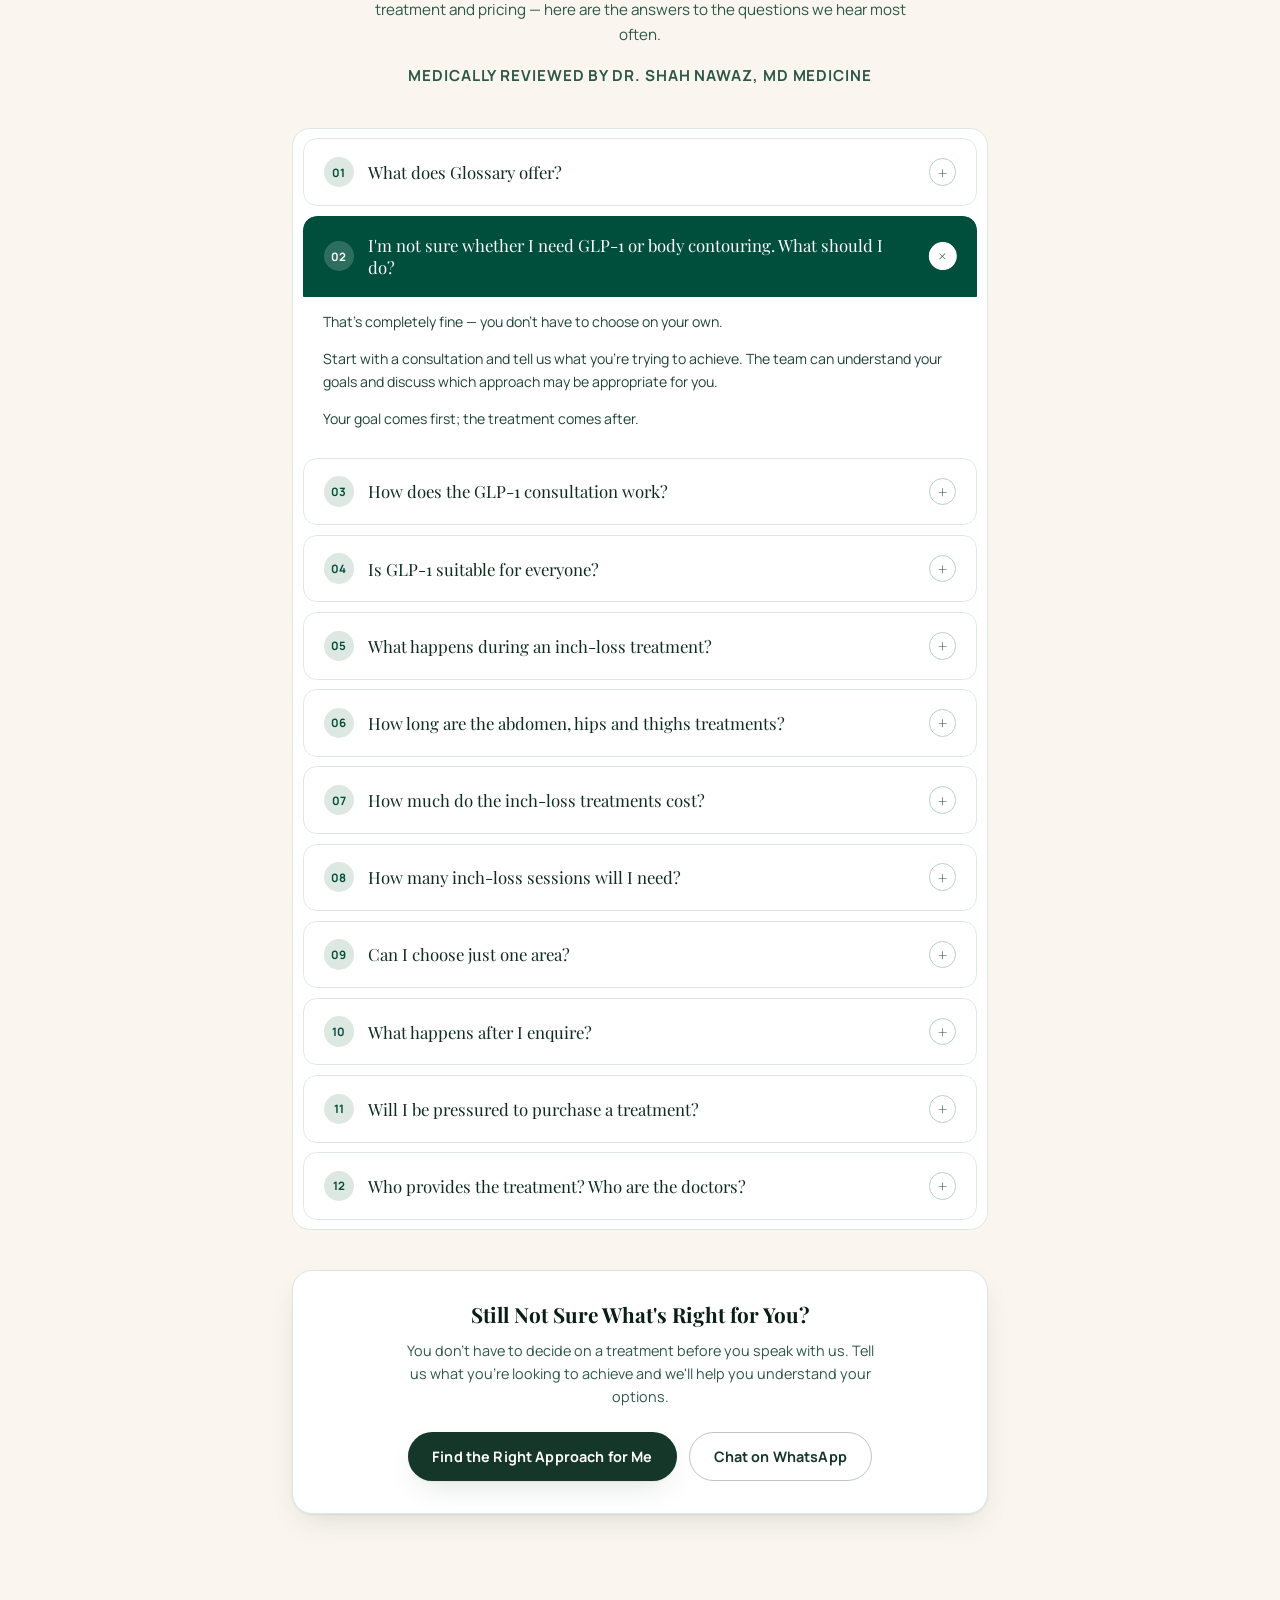
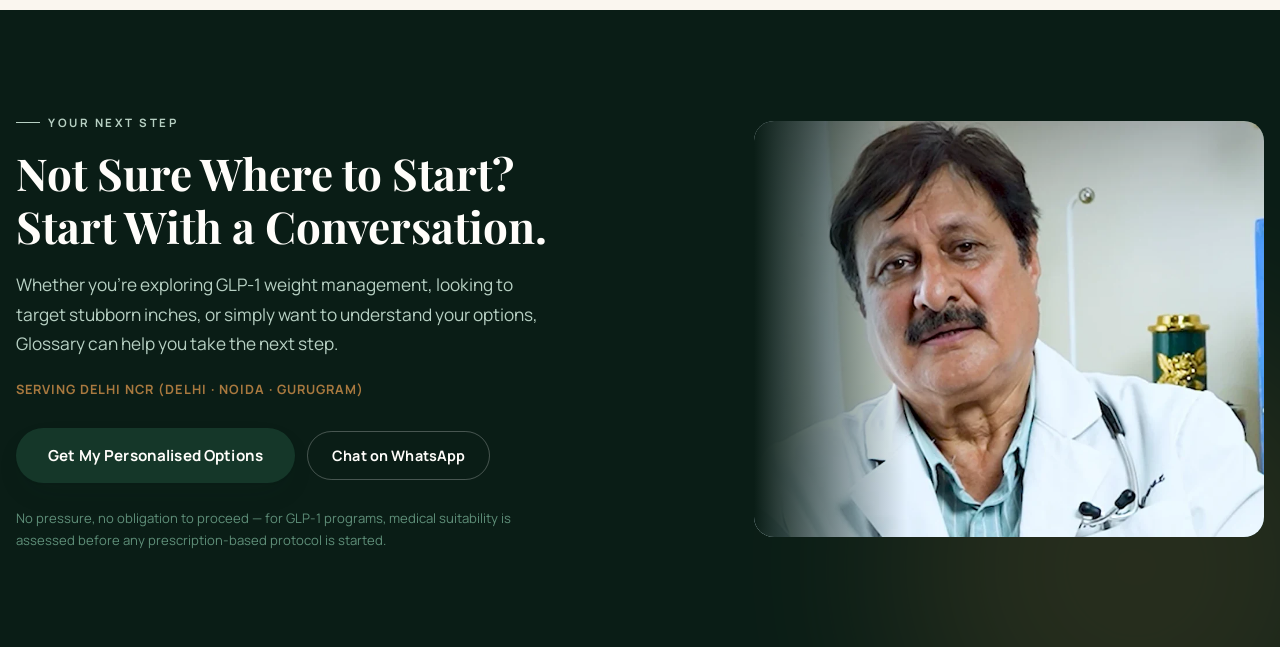
==== commit 20081f65: "Consolidate redundant sections into one goal-selector and one trust section - Replaced two back-to-b" ====
--- a/index.html
+++ b/index.html
@@ -224,82 +224,49 @@
 </section>
 
 <!-- =========================================================
-     PROBLEM
-========================================================== -->
-<section class="problem">
+     WHAT ARE YOU LOOKING TO ACHIEVE? — replaces two back-to-back "which
+     path are you on" sections (a 3-card generic framing, then a separate
+     2-card GLP-1/Body-Contouring split) with ONE premium selector matching
+     the five Meta ad intents 1:1. Clicking a card scrolls straight to that
+     service; "Not Sure" opens the booking modal instead.
+========================================================== -->
+<section class="goal-select" id="programs">
   <div class="container">
     <div class="section-head reveal">
-      <span class="section-tag section-tag--light">Your Goal Is Personal</span>
-      <h2>Because Weight Isn't the Only Thing That Matters.</h2>
-      <p>Sometimes the goal is managing your weight. Sometimes it's stubborn inches that continue to concern you. And sometimes, you simply want professional guidance on where to begin.</p>
-      <p>Whatever brought you here, the first step is understanding what approach may be right for you.</p>
-    </div>
-
-    <div class="problem__grid">
-      <div class="problem__card reveal">
-        <div class="problem__top">
-          <span class="problem__icon"><svg viewBox="0 0 24 24" fill="none" stroke="currentColor" stroke-width="1.6" stroke-linecap="round" stroke-linejoin="round"><path d="M3 12h4l2.5 6 4-14L16 12h5"/></svg></span>
-          <span class="problem__num">01</span>
-        </div>
-        <h3>Weight Management</h3><p>You want a structured approach to managing your weight with professional and medical guidance.</p>
-      </div>
-      <div class="problem__card reveal">
-        <div class="problem__top">
-          <span class="problem__icon"><svg viewBox="0 0 24 24" fill="none" stroke="currentColor" stroke-width="1.6" stroke-linecap="round" stroke-linejoin="round"><circle cx="12" cy="12" r="7"/><path d="M12 2v3M12 19v3M2 12h3M19 12h3"/></svg></span>
-          <span class="problem__num">02</span>
-        </div>
-        <h3>Stubborn Inches</h3><p>You want to focus on specific areas such as the abdomen, hips or thighs.</p>
-      </div>
-      <div class="problem__card reveal">
-        <div class="problem__top">
-          <span class="problem__icon"><svg viewBox="0 0 24 24" fill="none" stroke="currentColor" stroke-width="1.6" stroke-linecap="round" stroke-linejoin="round"><circle cx="12" cy="12" r="9"/><path d="M9.2 9.2a2.8 2.8 0 1 1 3.8 2.6c-.8.3-1.4 1-1.4 1.9v.3"/><circle cx="12" cy="16.5" r=".6" fill="currentColor" stroke="none"/></svg></span>
-          <span class="problem__num">03</span>
-        </div>
-        <h3>Not Sure Where to Start?</h3><p>You don't have to choose a treatment on your own. Start with a consultation and explore your options.</p>
-      </div>
-    </div>
-
-    <div class="center-cta reveal">
-      <button class="btn btn--primary btn--md" data-open-booking data-source="problem_section">Find the Right Approach for Me</button>
-    </div>
-  </div>
-</section>
-
-<!-- =========================================================
-     TWO CLEAR PATHS
-========================================================== -->
-<section class="paths" id="programs">
-  <div class="container">
-    <div class="section-head section-head--center reveal">
-      <span class="section-tag">Where Do You Want to Start?</span>
-      <h2>Your Goal. Your Starting Point.</h2>
-    </div>
-
-    <div class="paths__grid">
-      <div class="paths__card reveal">
-        <div class="paths__top">
-          <span class="paths__num">01</span>
-          <span class="paths__icon"><svg viewBox="0 0 24 24" fill="none" stroke="currentColor" stroke-width="1.6" stroke-linecap="round" stroke-linejoin="round"><path d="M6 3v6a4 4 0 0 0 8 0V3M10 13v3a5 5 0 0 0 10 0v-2a3 3 0 1 0-3-3"/></svg></span>
-        </div>
-        <span class="paths__tag">Weight Management</span>
-        <h3>Doctor-Guided GLP-1 Weight Management</h3>
-        <p>For those exploring a structured approach to weight management with medical guidance, appropriate assessment, nutrition support and ongoing monitoring.</p>
-        <a href="#glp1" class="btn btn--primary btn--md">Explore GLP-1</a>
-      </div>
-      <div class="paths__card reveal">
-        <div class="paths__top">
-          <span class="paths__num">02</span>
-          <span class="paths__icon"><svg viewBox="0 0 24 24" fill="none" stroke="currentColor" stroke-width="1.6" stroke-linecap="round" stroke-linejoin="round"><circle cx="12" cy="12" r="8"/><circle cx="12" cy="12" r="3"/></svg></span>
-        </div>
-        <span class="paths__tag">Body Contouring</span>
-        <h3>Targeted Inch-Loss Treatments</h3>
-        <p class="paths__areas">Abdomen &middot; Hips &middot; Thighs</p>
-        <p>Non-invasive, area-specific treatments for those looking to focus on the abdomen, hips or thighs.</p>
-        <a href="#body-contouring" class="btn btn--primary btn--md">Explore Body Contouring</a>
-      </div>
-    </div>
-
-    <p class="paths__footnote reveal">One brand, both approaches — GLP-1 &middot; Abdomen &middot; Hips &middot; Thighs. You don't need to know which one is right before you enquire.</p>
+      <span class="section-tag section-tag--light">Where Do You Want to Start?</span>
+      <h2>What Are You Looking to Achieve?</h2>
+      <p>Choose the option closest to your goal — you don't need to be certain before you enquire.</p>
+    </div>
+
+    <div class="goal-select__grid">
+      <a href="#glp1" class="goal-select__card reveal" data-track-nav="glp1">
+        <span class="goal-select__icon"><svg viewBox="0 0 24 24" fill="none" stroke="currentColor" stroke-width="1.6" stroke-linecap="round" stroke-linejoin="round"><path d="M6 3v6a4 4 0 0 0 8 0V3M10 13v3a5 5 0 0 0 10 0v-2a3 3 0 1 0-3-3"/></svg></span>
+        <h3>GLP-1 Weight Management</h3>
+        <p>Doctor-guided weight management</p>
+      </a>
+      <a href="#abdomen" class="goal-select__card reveal" data-track-nav="abdomen">
+        <span class="goal-select__icon"><svg viewBox="0 0 24 24" fill="none" stroke="currentColor" stroke-width="1.6" stroke-linecap="round" stroke-linejoin="round"><circle cx="12" cy="12" r="7"/><path d="M12 2v3M12 19v3M2 12h3M19 12h3"/></svg></span>
+        <h3>Abdomen</h3>
+        <p>Targeted body contouring</p>
+      </a>
+      <a href="#hips" class="goal-select__card reveal" data-track-nav="hips">
+        <span class="goal-select__icon"><svg viewBox="0 0 24 24" fill="none" stroke="currentColor" stroke-width="1.6" stroke-linecap="round" stroke-linejoin="round"><circle cx="12" cy="12" r="7"/><path d="M12 2v3M12 19v3M2 12h3M19 12h3"/></svg></span>
+        <h3>Hips</h3>
+        <p>Targeted body contouring</p>
+      </a>
+      <a href="#thighs" class="goal-select__card reveal" data-track-nav="thighs">
+        <span class="goal-select__icon"><svg viewBox="0 0 24 24" fill="none" stroke="currentColor" stroke-width="1.6" stroke-linecap="round" stroke-linejoin="round"><circle cx="12" cy="12" r="7"/><path d="M12 2v3M12 19v3M2 12h3M19 12h3"/></svg></span>
+        <h3>Thighs</h3>
+        <p>Targeted body contouring</p>
+      </a>
+      <button type="button" class="goal-select__card goal-select__card--unsure reveal" data-open-booking data-source="goal_select_unsure" data-track-nav="unsure">
+        <span class="goal-select__icon"><svg viewBox="0 0 24 24" fill="none" stroke="currentColor" stroke-width="1.6" stroke-linecap="round" stroke-linejoin="round"><circle cx="12" cy="12" r="9"/><path d="M9.2 9.2a2.8 2.8 0 1 1 3.8 2.6c-.8.3-1.4 1-1.4 1.9v.3"/><circle cx="12" cy="16.5" r=".6" fill="currentColor" stroke="none"/></svg></span>
+        <h3>Not Sure</h3>
+        <p>Help me find the right approach</p>
+      </button>
+    </div>
+
+    <p class="goal-select__footnote reveal">One brand, both approaches — GLP-1 &middot; Abdomen &middot; Hips &middot; Thighs. You don't need to know which one is right before you enquire.</p>
   </div>
 </section>
 
@@ -555,56 +522,34 @@
 </section>
 
 <!-- =========================================================
-     TRUST BADGES
-========================================================== -->
-<section class="trust-badges">
+     WHY GLOSSARY / TRUST — merged from two back-to-back sections that
+     repeated the same "personalised / clinically guided" claims (a photo
+     badge grid, then a separate editorial points block). One section now:
+     real photos first, then the supporting points as editorial rows.
+========================================================== -->
+<section class="trust-badges" id="why-glossary">
   <div class="container">
     <div class="section-head section-head--center reveal">
-      <span class="section-tag">Why Clients Choose Glossary</span>
+      <span class="section-tag">Why Glossary</span>
       <h2>Doctor-Led Care, Delivered With Real Consistency.</h2>
+      <p>Whether you're exploring weight management or targeted body contouring, Glossary brings together professional guidance, personalised care and a premium experience designed around you.</p>
     </div>
     <div class="trust-badges__layout" id="trustBadgesGrid"><!-- injected by main.js --></div>
-  </div>
-</section>
-
-<!-- =========================================================
-     WHY GLOSSARY
-========================================================== -->
-<section class="why" id="why-glossary">
-  <div class="container why__layout">
-    <div class="why__visual reveal">
-      <img
-        src="assets/img/trust-medical-supervision.webp"
-        alt="Doctor-guided consultation at Glossary"
-        loading="lazy"
-        decoding="async"
-        onload="this.classList.add('is-loaded')"
-        onerror="this.remove()"
-      />
-    </div>
-
-    <div class="why__content">
-      <div class="section-head reveal">
-        <span class="section-tag">Why Glossary</span>
-        <h2>More Than a Treatment. A Better-Care Experience.</h2>
-        <p>Whether you're exploring weight management or targeted body contouring, Glossary brings together professional guidance, personalised care and a premium experience designed around you.</p>
-      </div>
-
-      <ul class="why__points">
-        <li class="reveal">
-          <span class="why__point-icon"><svg viewBox="0 0 24 24" fill="none" stroke="currentColor" stroke-width="1.6" stroke-linecap="round" stroke-linejoin="round"><circle cx="12" cy="8" r="3.2"/><path d="M5 20c1.5-4 4-5.5 7-5.5s5.5 1.5 7 5.5"/></svg></span>
-          <div><h3>Personalised</h3><p>Your approach is shaped around your individual goals — not a one-size-fits-all protocol.</p></div>
-        </li>
-        <li class="reveal">
-          <span class="why__point-icon"><svg viewBox="0 0 24 24" fill="none" stroke="currentColor" stroke-width="1.6" stroke-linecap="round" stroke-linejoin="round"><rect x="6" y="4" width="12" height="16" rx="2"/><path d="M9 4V3a1 1 0 0 1 1-1h4a1 1 0 0 1 1 1v1"/><path d="M9 13l2 2 4-4"/></svg></span>
-          <div><h3>Clinically Guided</h3><p>GLP-1 suitability is assessed by a medical professional before any prescription-based protocol is started, with clear next steps at every stage.</p></div>
-        </li>
-        <li class="reveal">
-          <span class="why__point-icon"><svg viewBox="0 0 24 24" fill="none" stroke="currentColor" stroke-width="1.6" stroke-linecap="round" stroke-linejoin="round"><path d="M12 21s7-6.5 7-11a7 7 0 0 0-14 0c0 4.5 7 11 7 11Z"/><circle cx="12" cy="10" r="2.5"/></svg></span>
-          <div><h3>Targeted</h3><p>Body-contouring services are area-specific, so you can focus on the abdomen, hips or thighs individually.</p></div>
-        </li>
-      </ul>
-    </div>
+
+    <ul class="why__points">
+      <li class="reveal">
+        <span class="why__point-icon"><svg viewBox="0 0 24 24" fill="none" stroke="currentColor" stroke-width="1.6" stroke-linecap="round" stroke-linejoin="round"><circle cx="12" cy="8" r="3.2"/><path d="M5 20c1.5-4 4-5.5 7-5.5s5.5 1.5 7 5.5"/></svg></span>
+        <div><h3>Personalised</h3><p>Your approach is shaped around your individual goals — not a one-size-fits-all protocol.</p></div>
+      </li>
+      <li class="reveal">
+        <span class="why__point-icon"><svg viewBox="0 0 24 24" fill="none" stroke="currentColor" stroke-width="1.6" stroke-linecap="round" stroke-linejoin="round"><rect x="6" y="4" width="12" height="16" rx="2"/><path d="M9 4V3a1 1 0 0 1 1-1h4a1 1 0 0 1 1 1v1"/><path d="M9 13l2 2 4-4"/></svg></span>
+        <div><h3>Clinically Guided</h3><p>GLP-1 suitability is assessed by a medical professional before any prescription-based protocol is started, with clear next steps at every stage.</p></div>
+      </li>
+      <li class="reveal">
+        <span class="why__point-icon"><svg viewBox="0 0 24 24" fill="none" stroke="currentColor" stroke-width="1.6" stroke-linecap="round" stroke-linejoin="round"><path d="M12 21s7-6.5 7-11a7 7 0 0 0-14 0c0 4.5 7 11 7 11Z"/><circle cx="12" cy="10" r="2.5"/></svg></span>
+        <div><h3>Targeted</h3><p>Body-contouring services are area-specific, so you can focus on the abdomen, hips or thighs individually.</p></div>
+      </li>
+    </ul>
   </div>
 </section>
 
--- a/assets/css/style.css
+++ b/assets/css/style.css
@@ -446,35 +446,42 @@
 /* =============================================================================
    PROBLEM
 ============================================================================= */
-.problem { position: relative; overflow: hidden; background: var(--forest-950); padding: 4rem 0; }
-.problem::before {
+/* =============================================================================
+   WHAT ARE YOU LOOKING TO ACHIEVE? (goal selector — replaces the old
+   "problem" 3-card + "paths" 2-card sections with one 5-option selector)
+============================================================================= */
+.goal-select { position: relative; overflow: hidden; background: var(--forest-950); padding: 4rem 0; }
+.goal-select::before {
   content: ""; position: absolute; top: -8rem; left: 50%; transform: translateX(-50%);
   width: 34rem; height: 34rem; border-radius: 50%; background: var(--forest-500);
   opacity: 0.25; filter: blur(90px); pointer-events: none;
 }
-.problem .container { position: relative; }
-/* The shared .section-head h2/p rules default to dark text for light
-   backgrounds — this section's near-black background needs light text
-   instead, which was never overridden (only the individual cards below
-   got a light-text treatment), leaving the heading and intro paragraph
-   near-invisible dark-on-dark. */
-.problem .section-head h2 { color: var(--ivory-50); }
-.problem .section-head p { color: var(--forest-200); }
-.problem__grid { margin-top: 3rem; display: grid; gap: 1rem; }
-.problem__card { border-radius: 1.1rem; border: 1px solid rgba(255,255,255,0.1); background: rgba(255,255,255,0.05); padding: 1.5rem; transition: background 0.2s ease, transform 0.25s ease; }
-.problem__card:hover { background: rgba(255,255,255,0.08); transform: translateY(-3px); }
-.problem__top { display: flex; align-items: center; justify-content: space-between; }
-.problem__icon {
+.goal-select .container { position: relative; }
+.goal-select .section-head h2 { color: var(--ivory-50); }
+.goal-select .section-head p { color: var(--forest-200); }
+.goal-select__grid { margin-top: 3rem; display: grid; gap: 1rem; grid-template-columns: repeat(2, 1fr); }
+.goal-select__card {
+  display: block; text-align: left; font: inherit; cursor: pointer;
+  border-radius: 1.1rem; border: 1px solid rgba(255,255,255,0.1); background: rgba(255,255,255,0.05);
+  padding: 1.5rem; transition: background 0.2s ease, transform 0.25s ease;
+}
+.goal-select__card:hover { background: rgba(255,255,255,0.08); transform: translateY(-3px); }
+.goal-select__card.is-active { border-color: var(--brand-green); background: rgba(255,255,255,0.09); }
+.goal-select__card.is-active .goal-select__icon { background: var(--brand-green); color: #fff; }
+.goal-select__icon {
   display: inline-flex; align-items: center; justify-content: center; width: 2.75rem; height: 2.75rem;
   border-radius: 999px; background: rgba(255, 255, 255, 0.08); color: var(--ivory-50);
 }
-.problem__icon svg { width: 1.3rem; height: 1.3rem; }
-.problem__num { font-family: var(--font-serif); font-size: 1.8rem; color: var(--bronze); }
-.problem__card h3 { margin-top: 1rem; font-size: 1.05rem; color: var(--ivory-50); }
-.problem__card p { margin-top: 0.5rem; font-size: 0.88rem; line-height: 1.6; color: var(--forest-200); }
-
-@media (min-width: 640px) { .problem__grid { grid-template-columns: 1fr 1fr; } }
-@media (min-width: 1024px) { .problem { padding: 6rem 0; } .problem__grid { grid-template-columns: repeat(3, 1fr); } }
+.goal-select__icon svg { width: 1.3rem; height: 1.3rem; }
+.goal-select__card h3 { margin-top: 1rem; font-size: 1rem; color: var(--ivory-50); }
+.goal-select__card p { margin-top: 0.4rem; font-size: 0.82rem; line-height: 1.5; color: var(--forest-200); }
+.goal-select__footnote { margin-top: 2.5rem; text-align: center; font-size: 0.85rem; color: var(--forest-300); }
+
+@media (min-width: 640px) { .goal-select__grid { grid-template-columns: repeat(3, 1fr); } }
+@media (min-width: 1024px) {
+  .goal-select { padding: 6rem 0; }
+  .goal-select__grid { grid-template-columns: repeat(5, 1fr); }
+}
 
 /* =============================================================================
    APPROACH
@@ -508,35 +515,6 @@
   .approach__card { position: relative; z-index: 1; }
 }
 
-/* =============================================================================
-   TWO CLEAR PATHS
-============================================================================= */
-.paths { background: var(--ivory-100); padding: 4rem 0; }
-.paths__grid { margin-top: 3rem; display: grid; gap: 1.25rem; }
-/* Editorial, not card-website: no default shadow/border-heavy chrome — a
-   large bronze numeral and a hairline top-rule carry the "two deliberate
-   journeys" feel instead of a boxed tile. Shadow only appears on hover. */
-.paths__card {
-  border-top: 2px solid var(--forest-100); padding: 1.75rem 0 0; transition: border-color 0.3s ease;
-}
-.paths__card:hover { border-color: var(--brand-green); }
-.paths__top { display: flex; align-items: center; justify-content: space-between; }
-.paths__num { font-family: var(--font-serif); font-size: 3rem; line-height: 1; color: var(--bronze); }
-.paths__icon {
-  display: inline-flex; align-items: center; justify-content: center; width: 2.75rem; height: 2.75rem;
-  border-radius: 999px; background: var(--forest-100); transition: transform 0.3s ease;
-}
-.paths__icon svg { width: 1.3rem; height: 1.3rem; color: var(--forest-700); }
-.paths__card:hover .paths__icon { transform: scale(1.05); }
-.paths__tag {
-  display: inline-flex; margin-top: 1.25rem; font-size: 0.7rem; font-weight: 700; text-transform: uppercase; letter-spacing: 0.1em;
-  color: var(--bronze); border: 1px solid var(--forest-100); border-radius: 999px; padding: 0.35rem 0.85rem;
-}
-.paths__card h3 { margin-top: 1rem; font-size: 1.6rem; }
-.paths__card p { margin-top: 0.75rem; font-size: 0.9rem; line-height: 1.65; color: var(--forest-600); }
-.paths__areas { margin-top: 0.6rem !important; font-size: 0.95rem !important; font-weight: 700; color: var(--forest-800) !important; }
-.paths__card .btn { margin-top: 1.5rem; display: inline-flex; }
-.paths__footnote { margin-top: 2.5rem; text-align: center; font-size: 0.85rem; color: var(--forest-500); }
 
 @media (min-width: 640px) { .paths__grid { grid-template-columns: 1fr 1fr; } }
 @media (min-width: 1024px) { .paths { padding: 6rem 0; } .paths__card { padding: 2.5rem; } }
@@ -1002,25 +980,19 @@
 /* =============================================================================
    WHY GLOSSARY
 ============================================================================= */
-.why { background: var(--ivory-100); padding: 4rem 0; }
-.why__layout { display: grid; gap: 2.5rem; align-items: center; }
-.why__visual {
-  position: relative; aspect-ratio: 4 / 3; border-radius: 1.25rem; overflow: hidden;
-  background: linear-gradient(100deg, var(--forest-100) 25%, var(--sage-100) 50%, var(--forest-100) 75%);
-  background-size: 400% 100%; animation: imgShimmer 1.8s ease-in-out infinite; box-shadow: var(--shadow-card-hover);
-}
-.why__visual:has(img.is-loaded) { animation: none; }
-.why__visual img {
-  position: absolute; inset: 0; width: 100%; height: 100%; object-fit: cover; object-position: center 30%;
-  opacity: 0; transform: scale(1.05); transition: opacity 0.2s ease, transform 0.35s cubic-bezier(0.22,1,0.36,1);
-}
-.why__visual img.is-loaded { opacity: 1; }
-.why__visual.is-visible img.is-loaded { transform: scale(1); }
-
 .why__points { list-style: none; margin: 2rem 0 0; padding: 0; }
 .why__points li { display: flex; gap: 1rem; padding: 1.1rem 0; border-bottom: 1px solid var(--forest-100); }
 .why__points li:first-child { padding-top: 0; }
 .why__points li:last-child { border-bottom: none; padding-bottom: 0; }
+/* Inside .trust-badges (merged Why Glossary section), the points row sits
+   full-width below the photo grid rather than in a narrow text column —
+   give it its own top border and, on desktop, lay the three points out
+   side by side instead of stacked. */
+.trust-badges .why__points { margin-top: 2.75rem; padding-top: 2.25rem; border-top: 1px solid var(--forest-100); }
+@media (min-width: 1024px) {
+  .trust-badges .why__points { display: grid; grid-template-columns: repeat(3, 1fr); gap: 2rem; }
+  .trust-badges .why__points li { border-bottom: none; padding: 0; }
+}
 .why__point-icon {
   flex-shrink: 0; display: inline-flex; align-items: center; justify-content: center;
   width: 2.75rem; height: 2.75rem; border-radius: 999px; background: var(--forest-100); color: var(--forest-700);
@@ -1028,11 +1000,6 @@
 .why__point-icon svg { width: 1.3rem; height: 1.3rem; }
 .why__points h3 { font-size: 1.05rem; }
 .why__points p { margin-top: 0.35rem; font-size: 0.88rem; line-height: 1.6; color: var(--forest-600); }
-
-@media (min-width: 1024px) {
-  .why { padding: 6rem 0; }
-  .why__layout { grid-template-columns: 1fr 1.15fr; gap: 3.5rem; }
-}
 
 /* =============================================================================
    TRUST BADGES
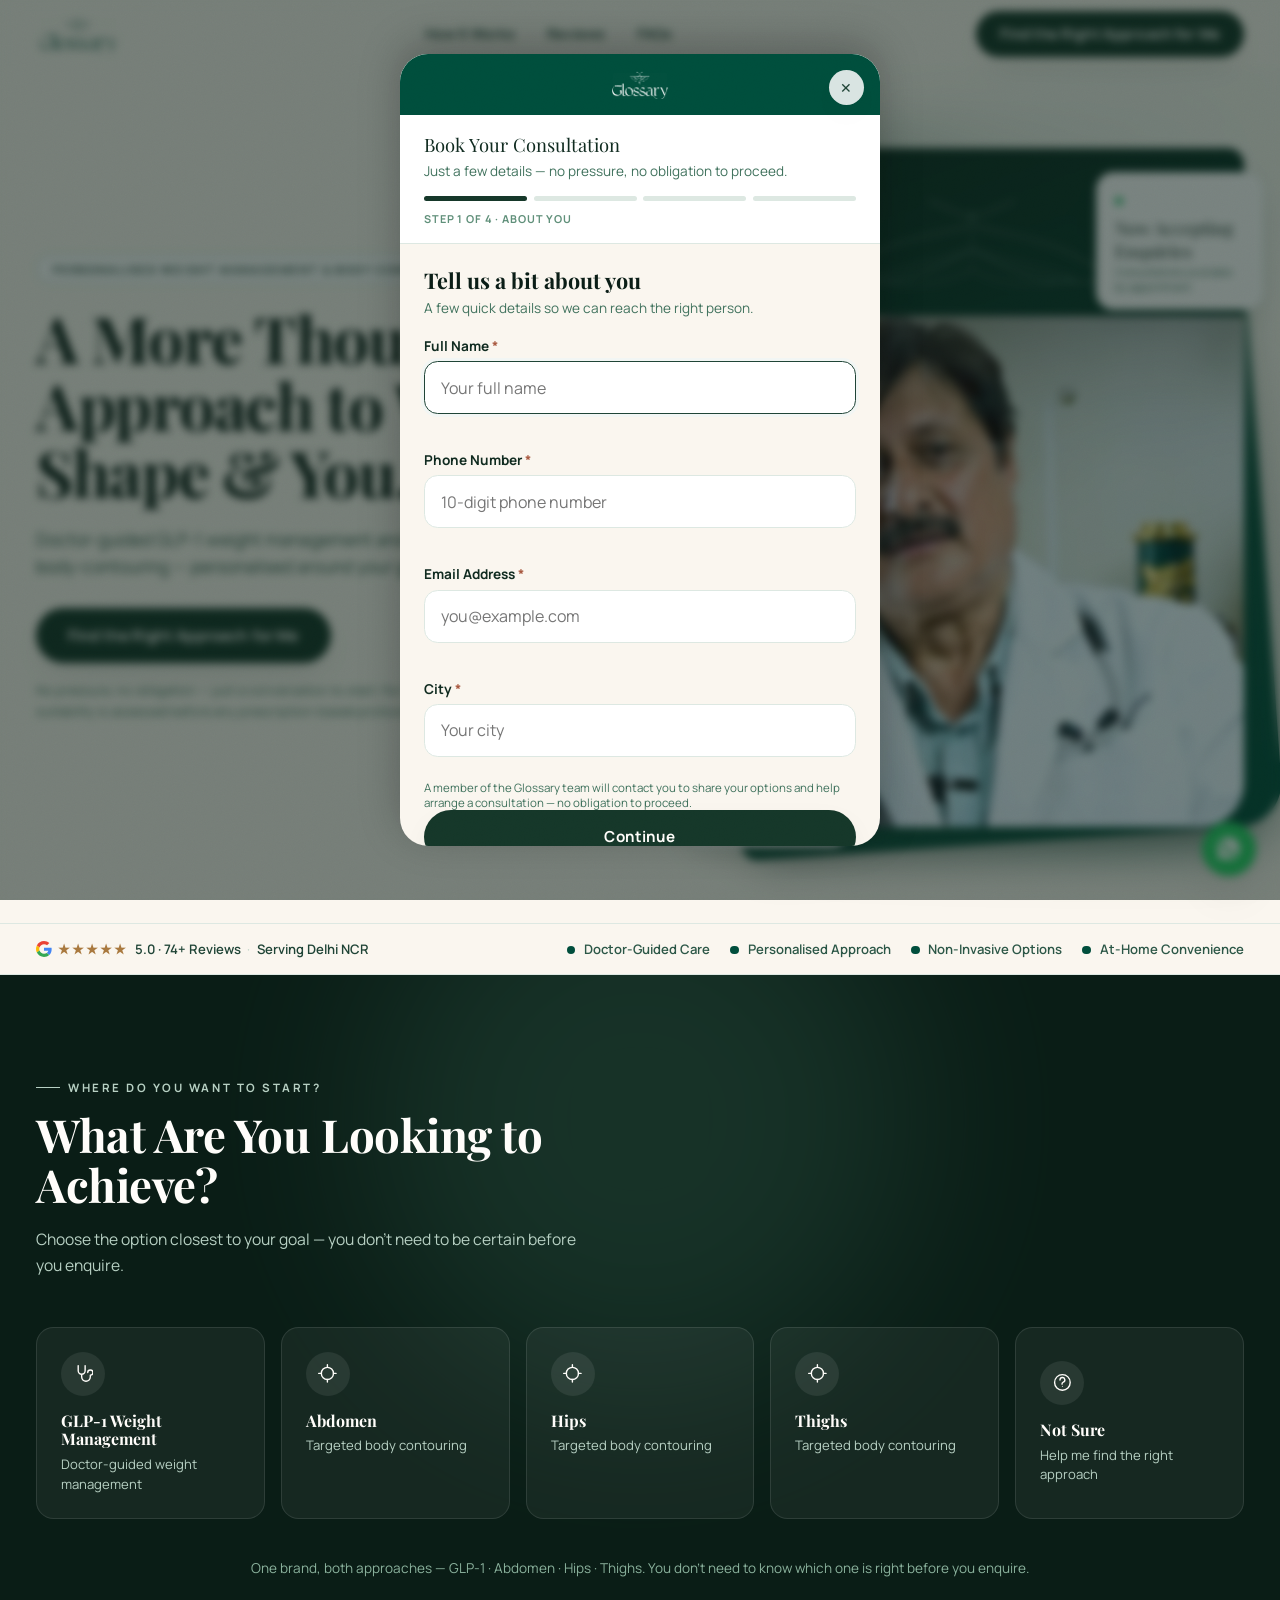
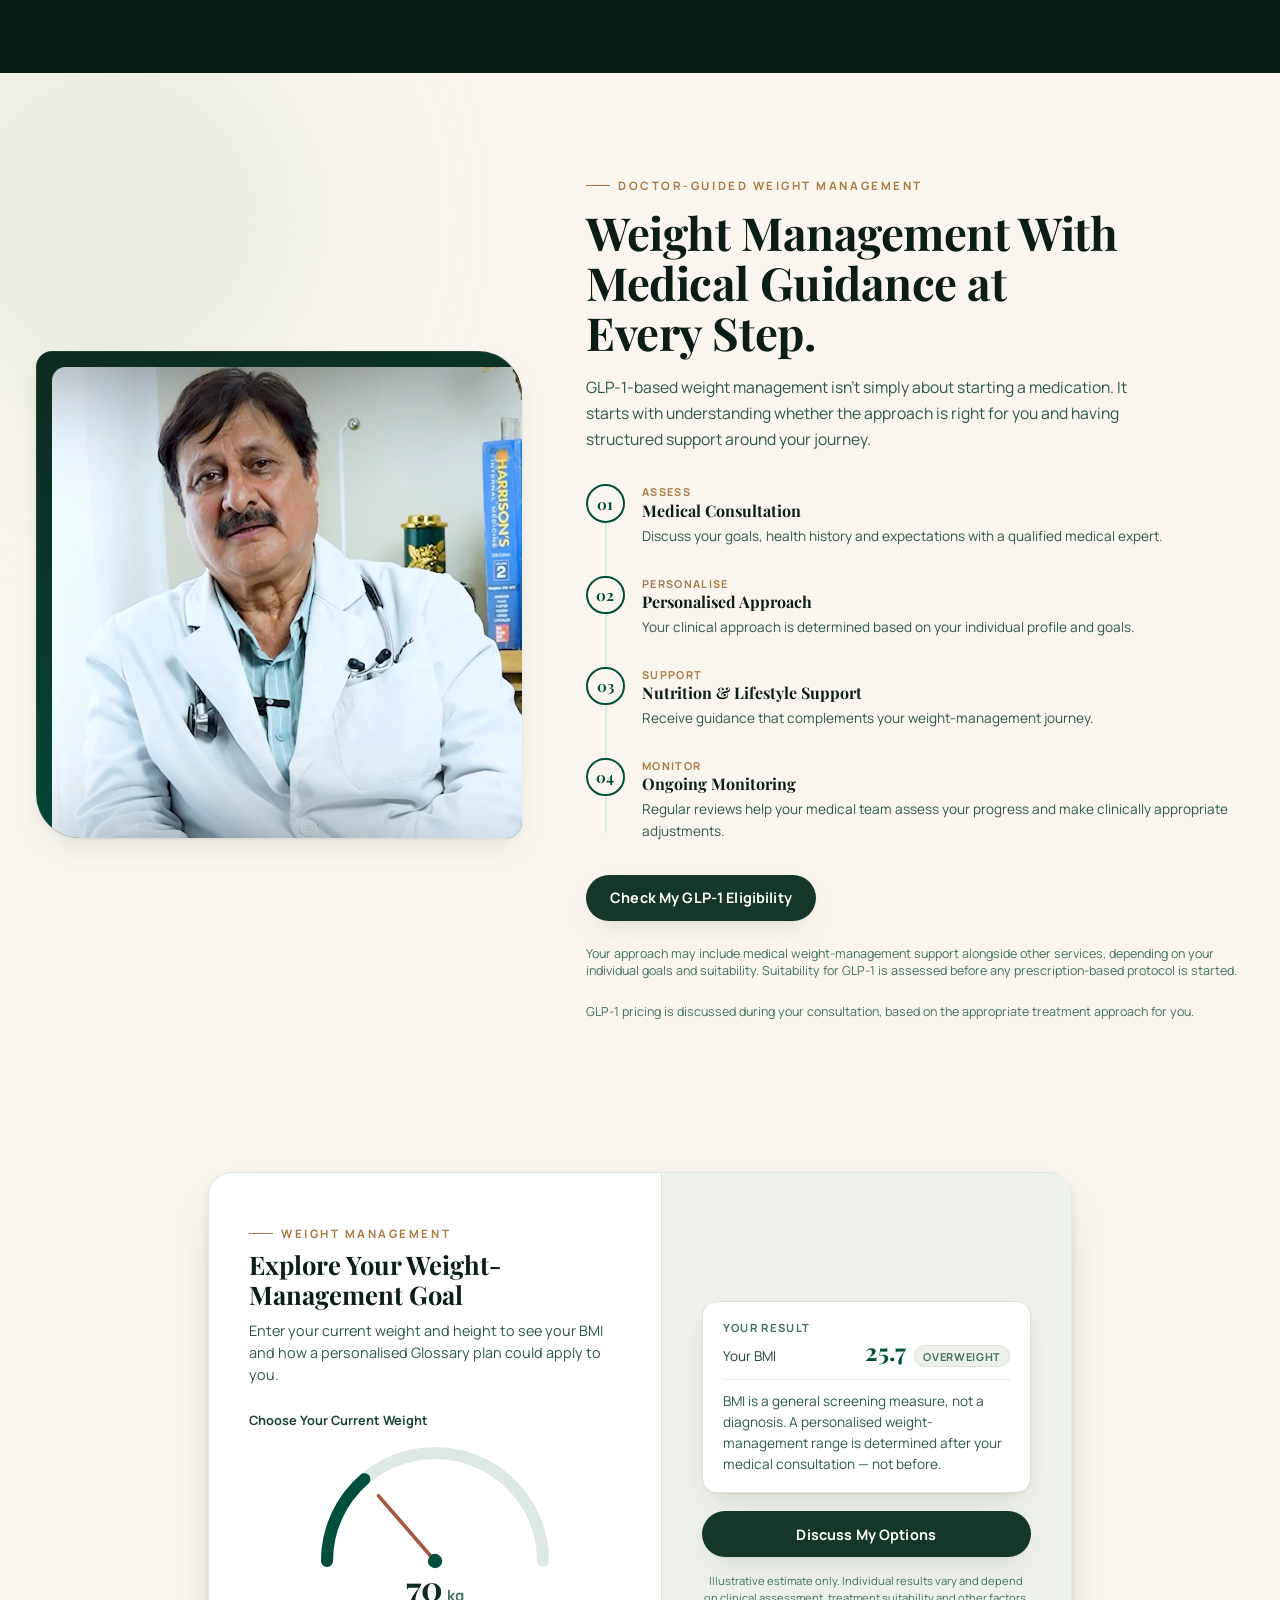
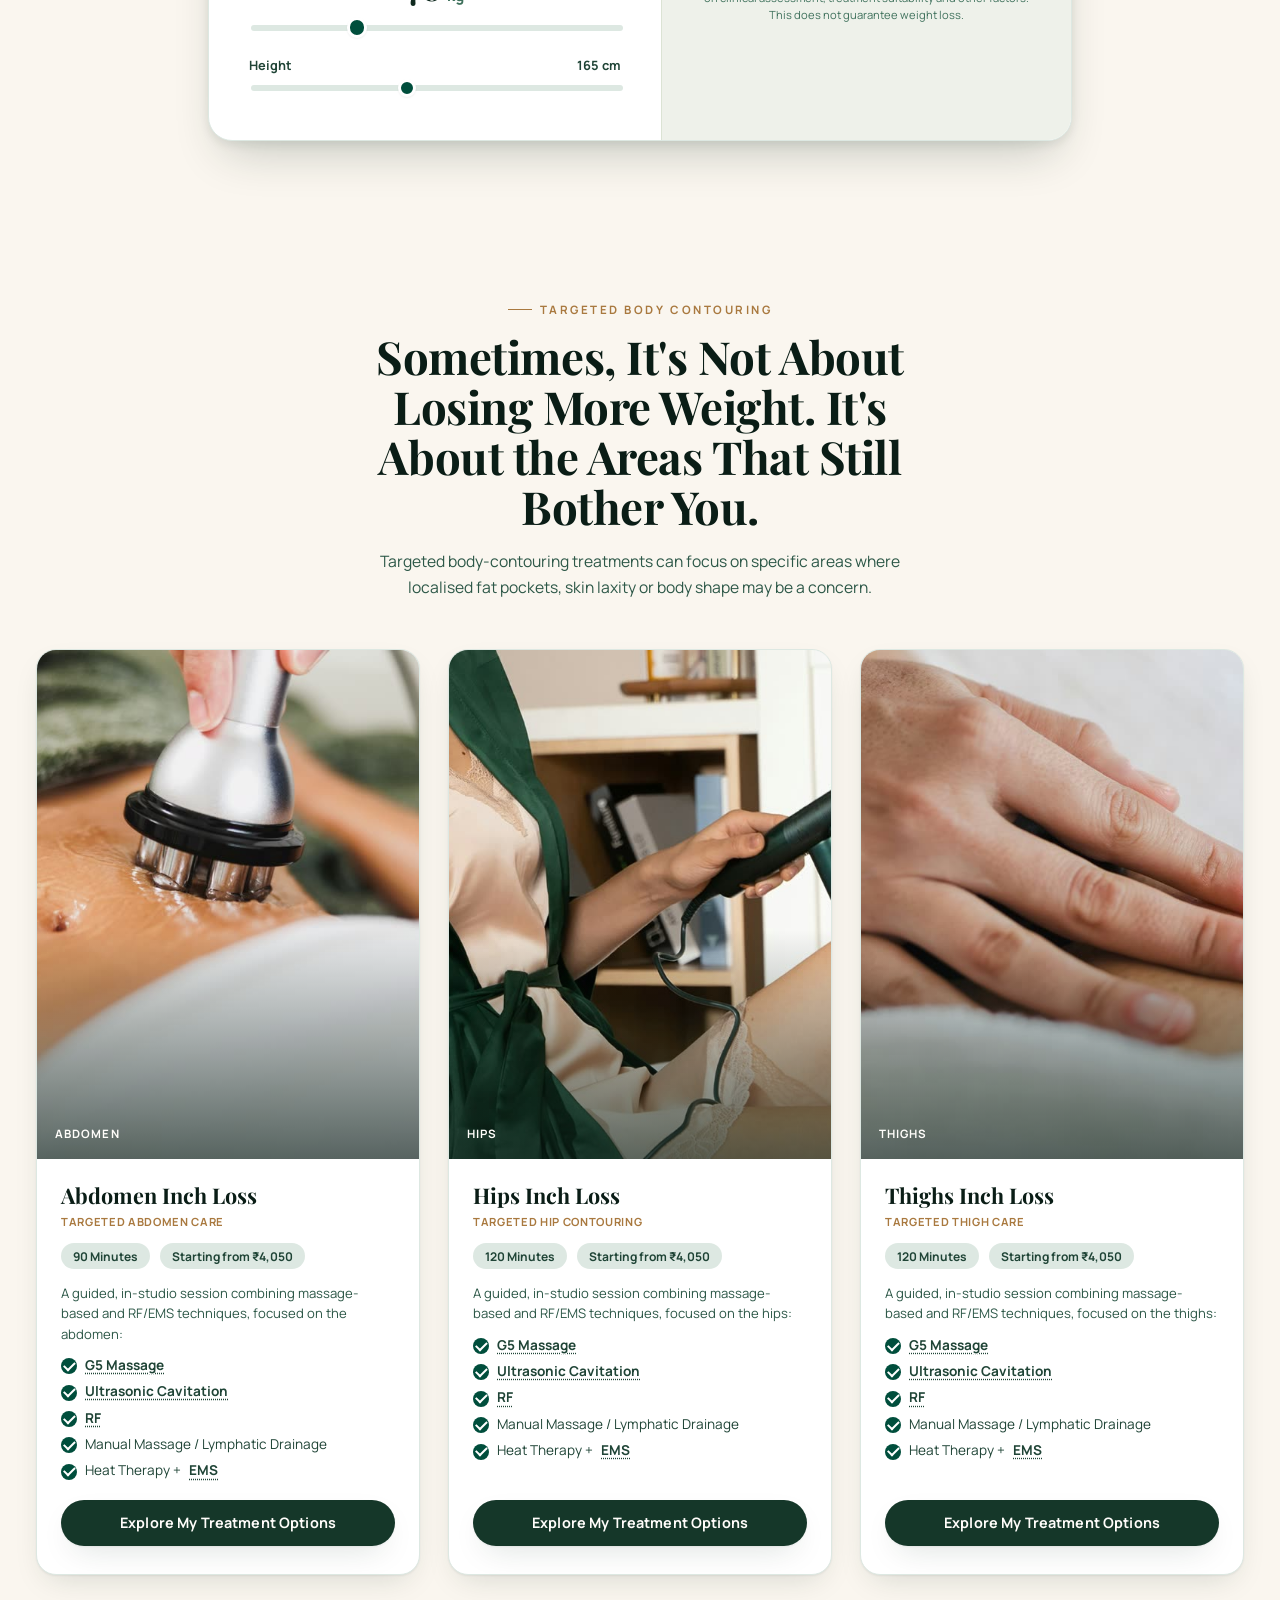
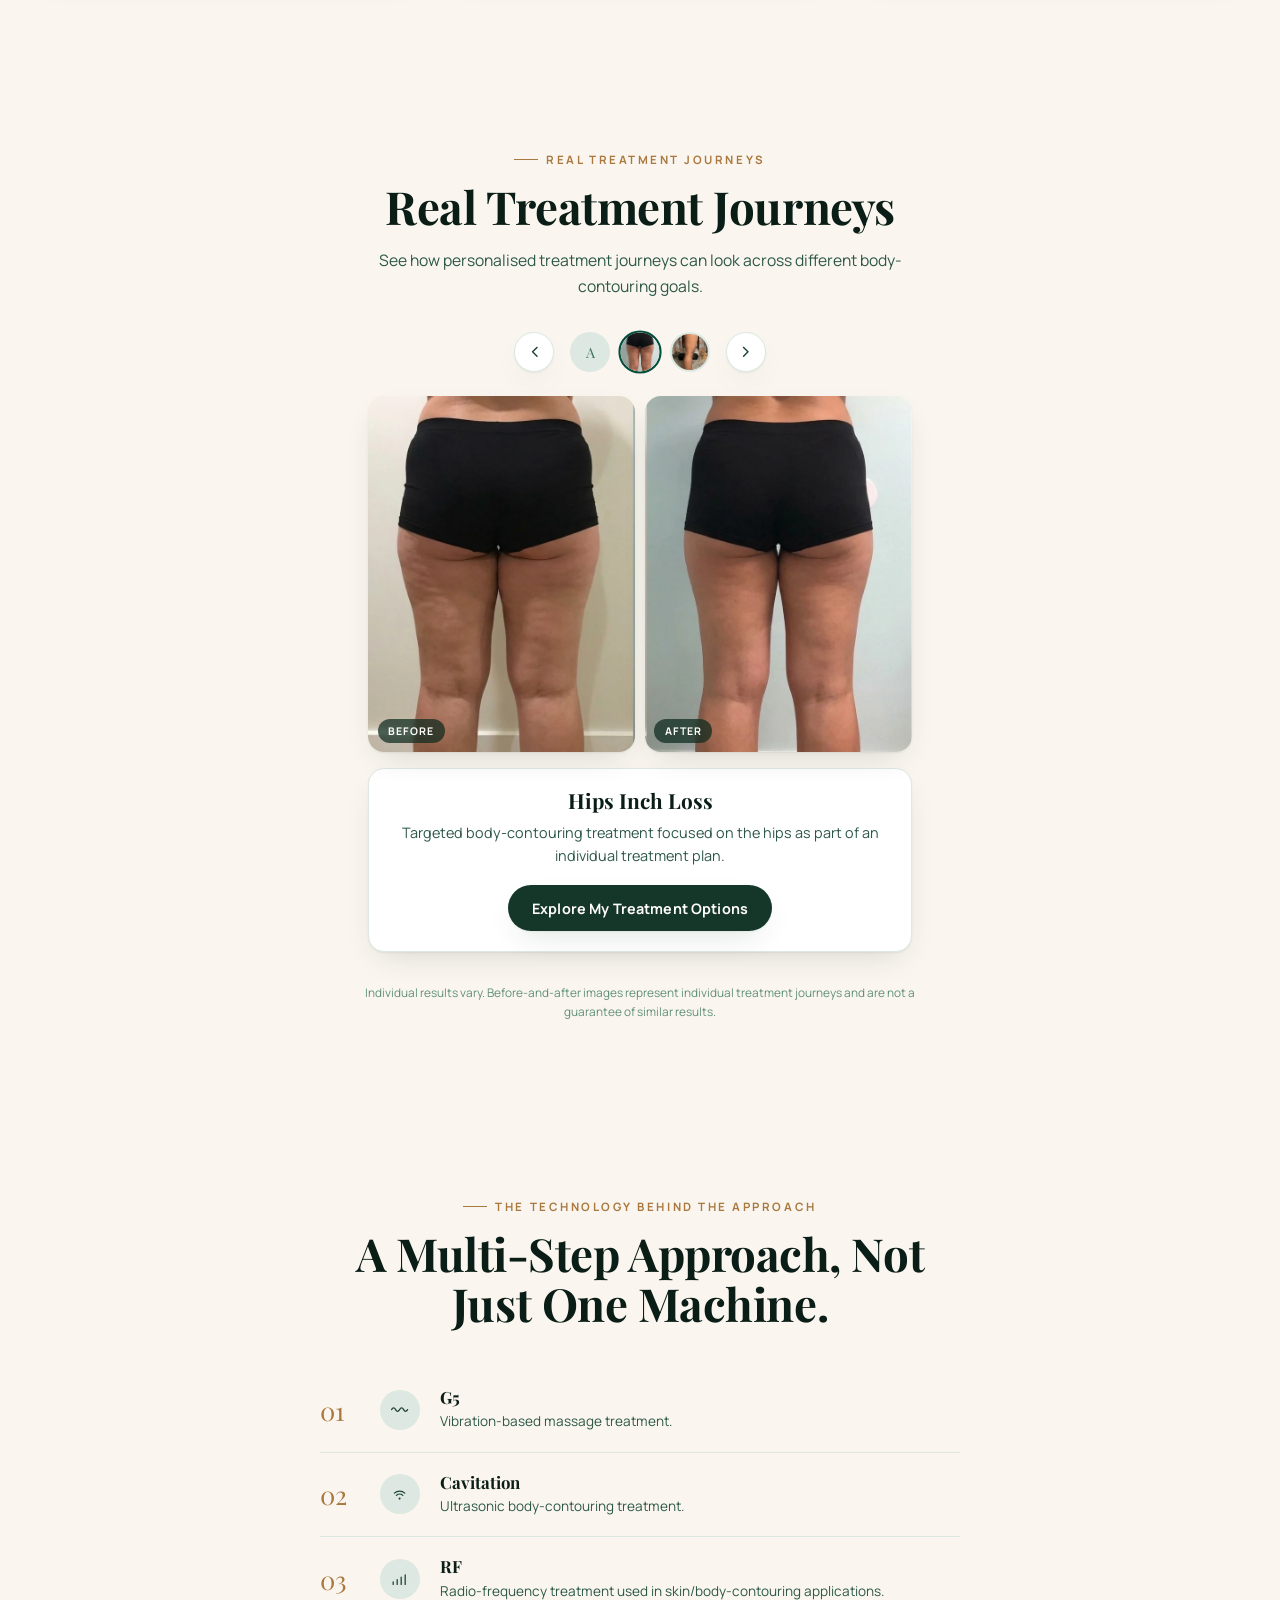
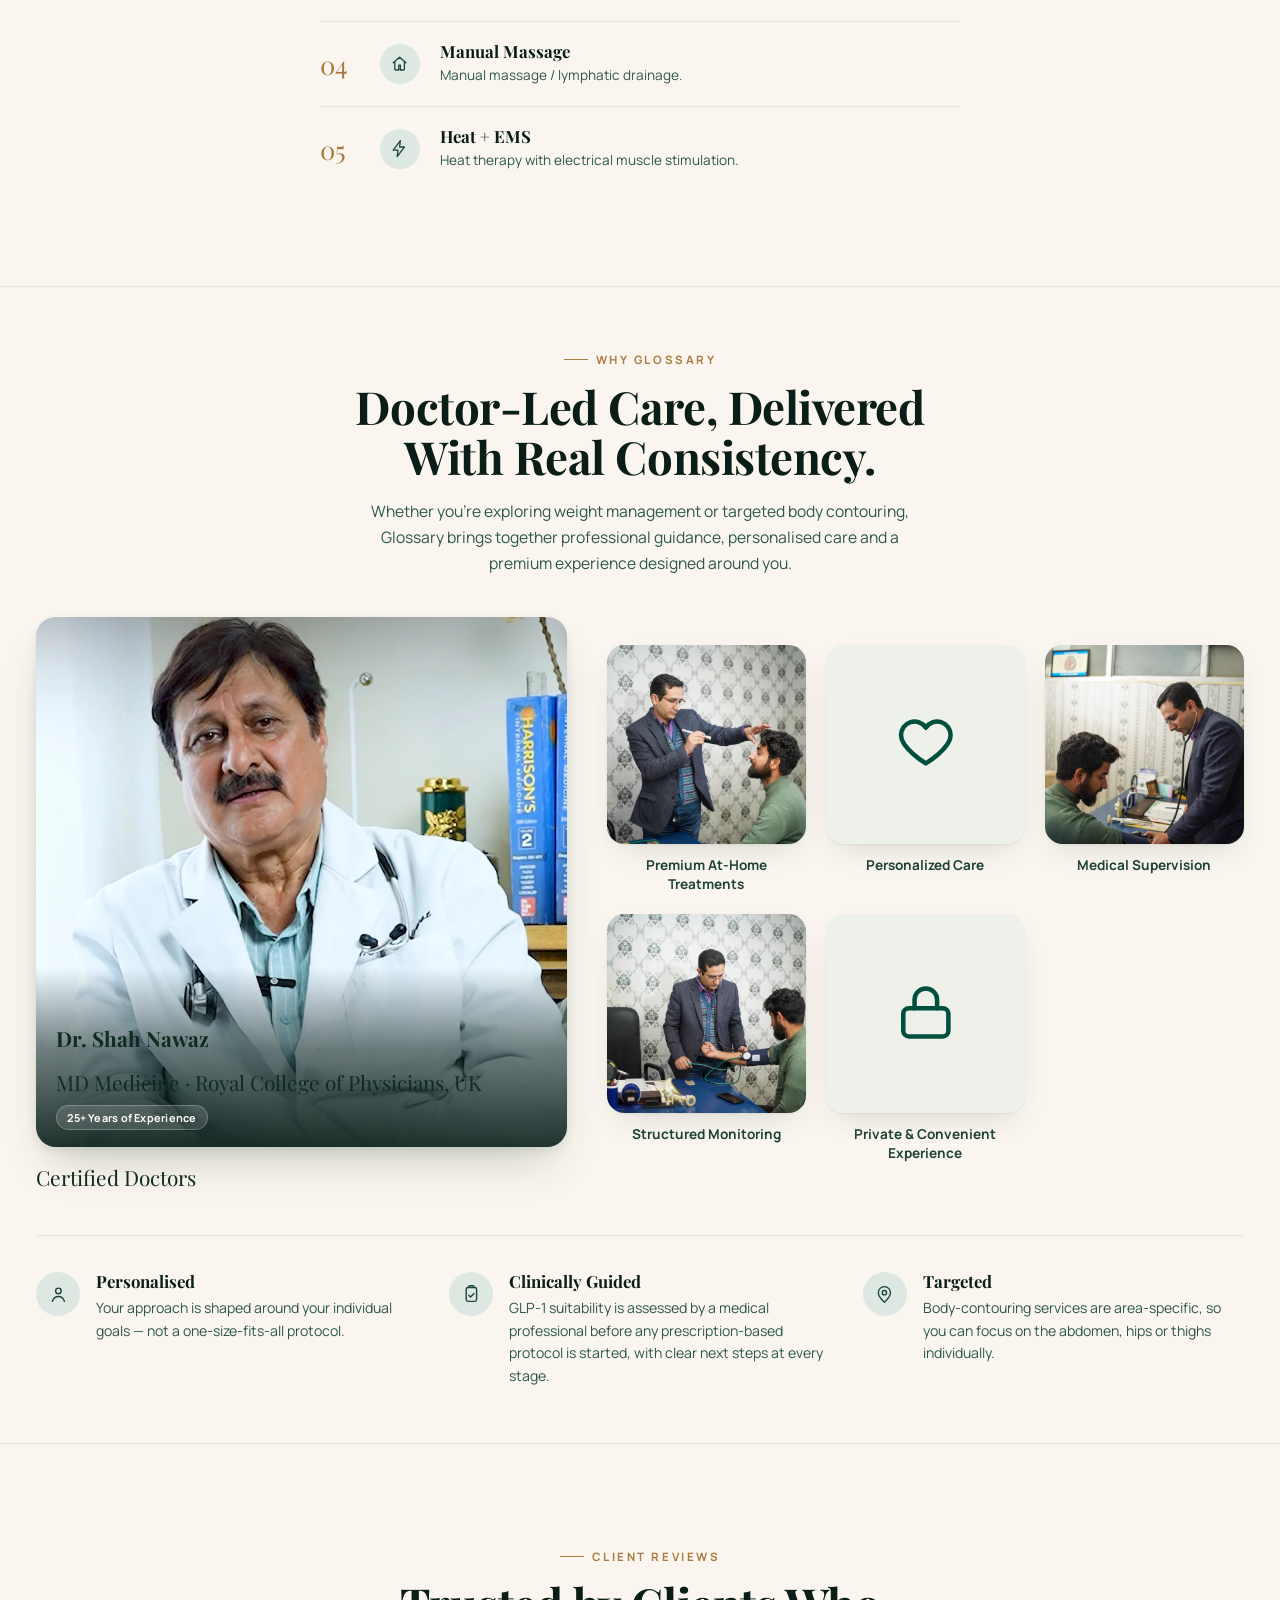
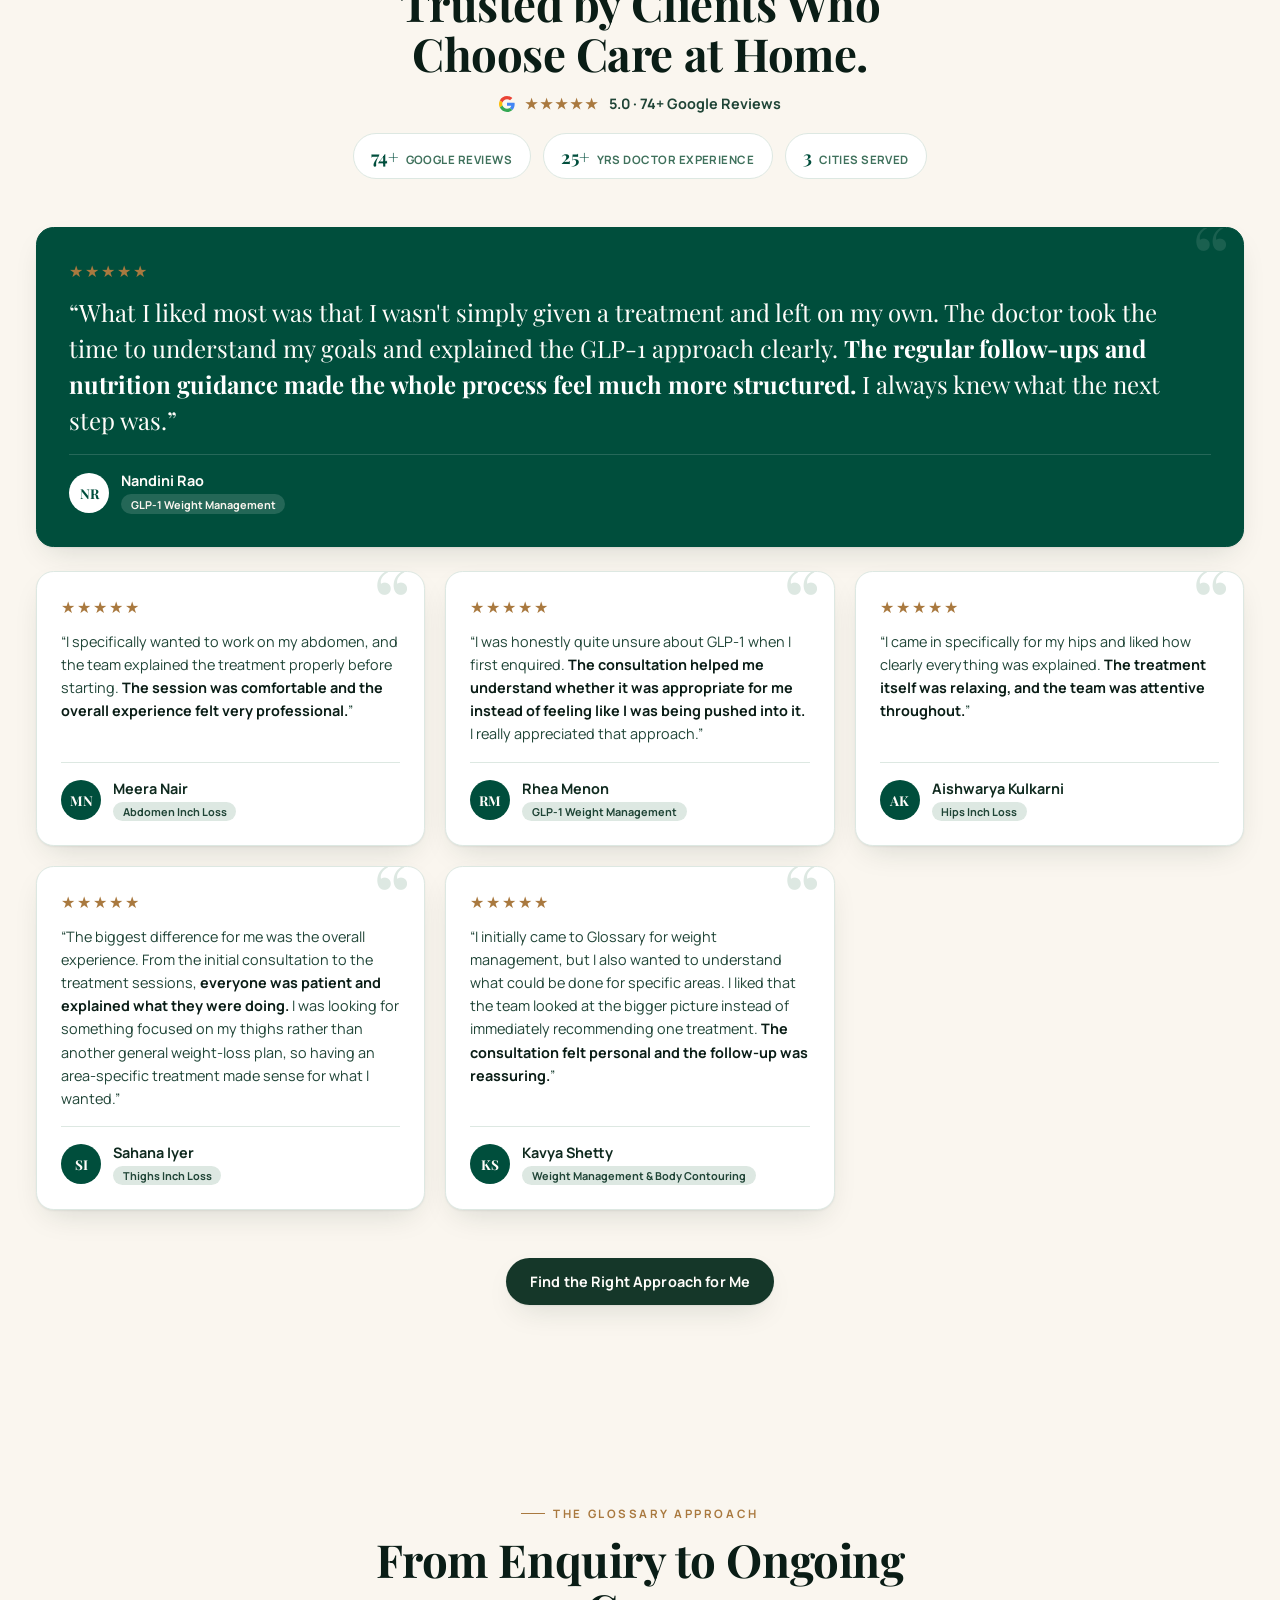
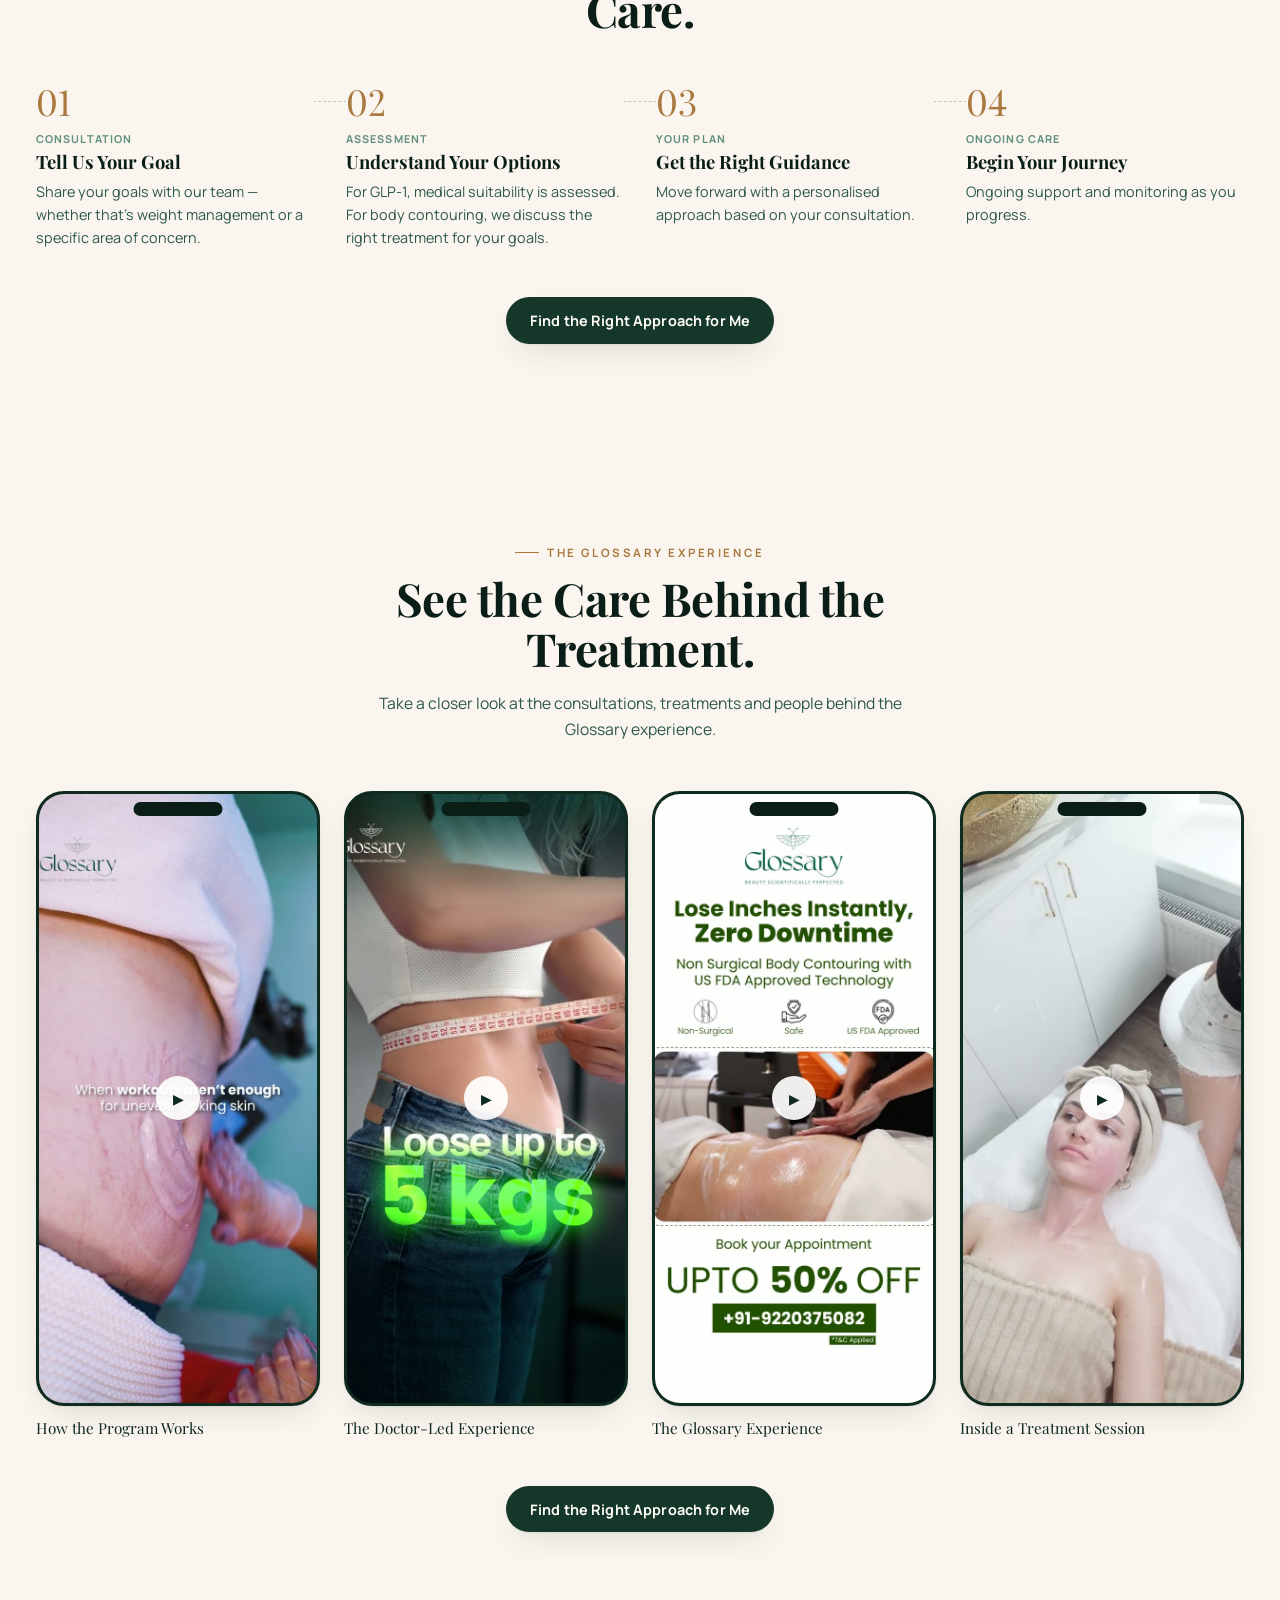
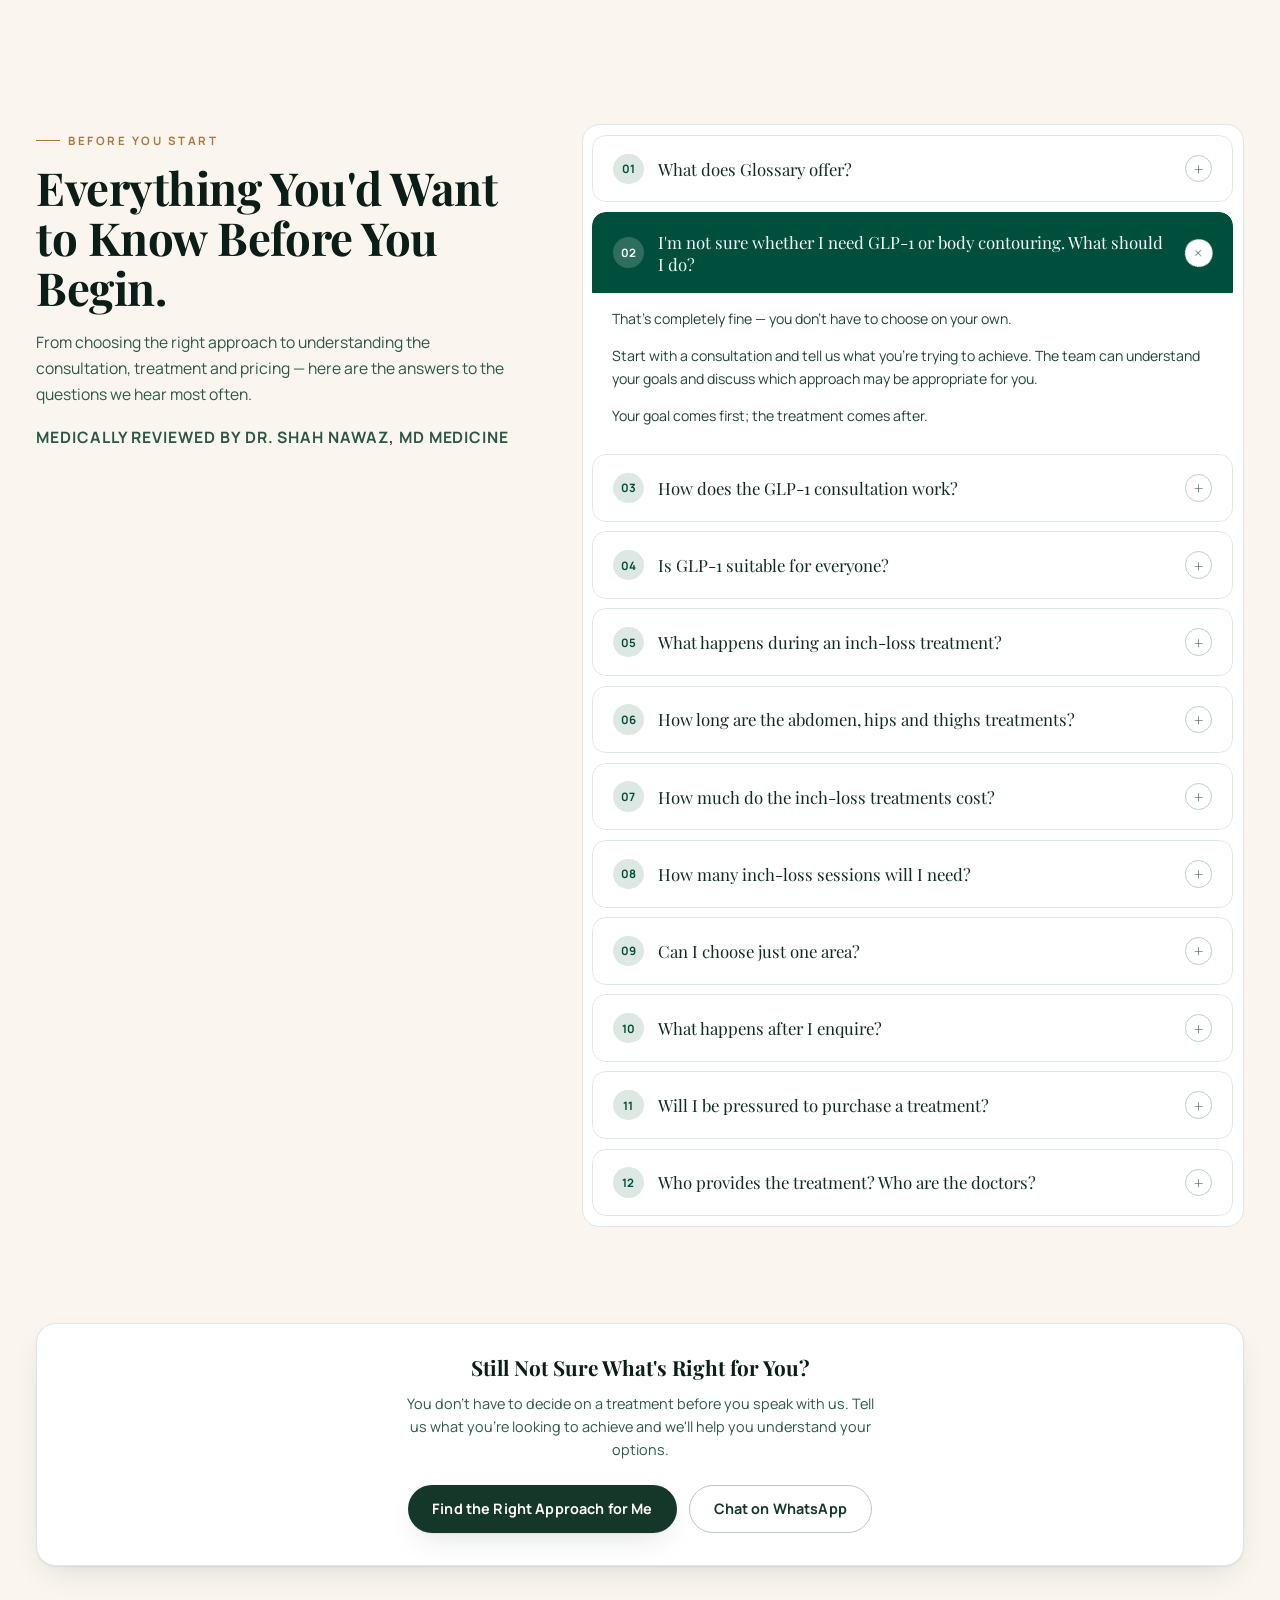
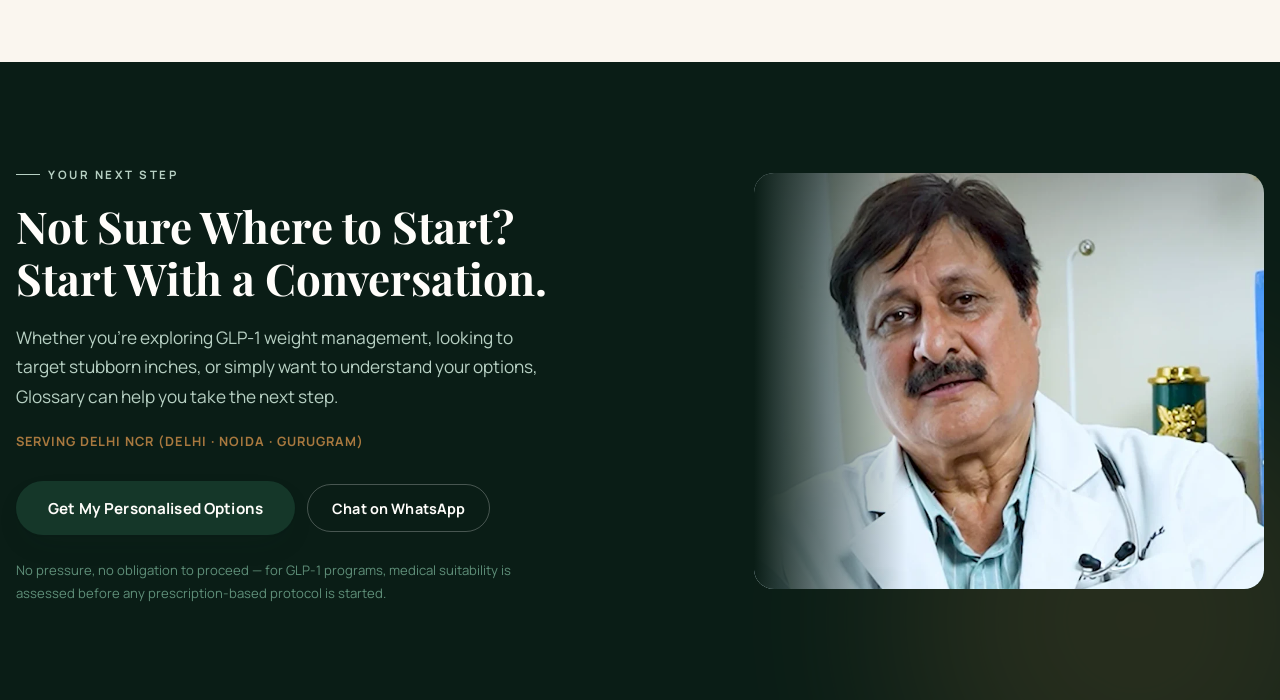
==== commit 57a56b27: "Real visual/UX redesign pass: typography, hero, calculator, cards, timeline Actual UI changes (layou" ====
--- a/index.html
+++ b/index.html
@@ -138,42 +138,13 @@
       <span class="eyebrow-pill">Personalised Weight Management &amp; Body Contouring</span>
       <h1 class="hero__title">A More Thoughtful Approach to Weight, Shape &amp; You.</h1>
       <p class="hero__sub">
-        From doctor-guided GLP-1 weight management to targeted body-contouring treatments, Glossary combines
-        personalised care with professional guidance around your individual goals.
+        Doctor-guided GLP-1 weight management and targeted body-contouring — personalised around your goals.
       </p>
 
       <div class="hero__ctas">
         <button class="btn btn--primary btn--lg" data-open-booking data-source="hero_primary">Find the Right Approach for Me</button>
       </div>
-      <p class="hero__no-pressure">No pressure. No obligation to proceed — just a conversation to start.</p>
-
-      <div class="intent-select" aria-label="What are you here for?">
-        <span class="intent-select__label">What are you here for?</span>
-        <div class="intent-select__row">
-          <a href="#glp1" class="intent-select__chip" data-track-nav="glp1">GLP-1 Weight Management</a>
-          <a href="#abdomen" class="intent-select__chip" data-track-nav="abdomen">Abdomen</a>
-          <a href="#hips" class="intent-select__chip" data-track-nav="hips">Hips</a>
-          <a href="#thighs" class="intent-select__chip" data-track-nav="thighs">Thighs</a>
-          <button type="button" class="intent-select__chip intent-select__chip--unsure" data-open-booking data-source="hero_intent_unsure" data-track-nav="unsure">Not Sure — Help Me Choose</button>
-        </div>
-      </div>
-
-      <div class="hero__rating">
-        <svg class="google-g" viewBox="0 0 48 48" aria-hidden="true"><path fill="#EA4335" d="M24 9.5c3.54 0 6.71 1.22 9.21 3.6l6.85-6.85C35.9 2.38 30.47 0 24 0 14.62 0 6.51 5.38 2.56 13.22l7.98 6.19C12.43 13.72 17.74 9.5 24 9.5z"/><path fill="#4285F4" d="M46.98 24.55c0-1.57-.15-3.09-.38-4.55H24v9.02h12.94c-.58 2.9-2.26 5.48-4.78 7.18l7.73 6c4.51-4.18 7.09-10.36 7.09-17.65z"/><path fill="#FBBC05" d="M10.53 28.59c-.48-1.45-.76-2.99-.76-4.59s.27-3.14.76-4.59l-7.98-6.19C.92 16.46 0 20.12 0 24c0 3.88.92 7.54 2.56 10.78l7.97-6.19z"/><path fill="#34A853" d="M24 48c6.48 0 11.93-2.13 15.89-5.81l-7.73-6c-2.15 1.45-4.92 2.3-8.16 2.3-6.26 0-11.57-4.22-13.47-9.91l-7.98 6.19C6.51 42.62 14.62 48 24 48z"/></svg>
-        <span class="stars" aria-hidden="true">★★★★★</span>
-        <span>5.0 · 74+ Google Reviews</span>
-        <span class="hero__rating-divider" aria-hidden="true">·</span>
-        <span>Serving Delhi NCR</span>
-      </div>
-
-      <ul class="trust-strip">
-        <li><span class="tick">✓</span>Doctor-Guided Care</li>
-        <li><span class="tick">✓</span>Personalised Approach</li>
-        <li><span class="tick">✓</span>Non-Invasive Options</li>
-        <li><span class="tick">✓</span>At-Home Convenience</li>
-      </ul>
-
-      <p class="hero__reassurance">For GLP-1 programs, suitability is assessed before any prescription-based protocol is started.</p>
+      <p class="hero__reassurance">No pressure, no obligation — just a conversation to start. For GLP-1 programs, suitability is assessed before any prescription-based protocol is started.</p>
     </div>
 
     <div class="hero__visual">
@@ -182,21 +153,6 @@
            on the brand-green backdrop below rather than being cropped. -->
       <div class="hero__photo-frame">
         <svg class="hero__watermark" viewBox="0 0 100 46" aria-hidden="true"><g stroke="#fff" stroke-width="0.9" fill="none"><circle cx="50" cy="9" r="1.4" fill="#fff" stroke="none"/><path d="M50 10 L36 4 M50 10 L64 4" stroke-linecap="round"/><path d="M50 12 C 38 16, 20 16, 4 30 C 22 34, 38 28, 50 20"/><path d="M50 12 C 62 16, 80 16, 96 30 C 78 34, 62 28, 50 20"/><path d="M50 20 C 40 24, 28 26, 16 30 C 28 34, 40 32, 50 27" opacity="0.7"/><path d="M50 20 C 60 24, 72 26, 84 30 C 72 34, 60 32, 50 27" opacity="0.7"/><path d="M50 12 L50 27" opacity="0.5"/></g></svg>
-        <!-- Desktop-only: the same intent selector overlaid on the photo's
-             own empty upper area, since on desktop both hero columns are
-             already visible together — nothing is buried by placing it
-             here too. Mobile keeps the standalone card above (hero stacks
-             single-column there, so the photo sits much further down). -->
-        <div class="intent-select intent-select--overlay" aria-label="What are you here for?">
-          <span class="intent-select__label">What are you here for?</span>
-          <div class="intent-select__row">
-            <a href="#glp1" class="intent-select__chip" data-track-nav="glp1">GLP-1 Weight Management</a>
-            <a href="#abdomen" class="intent-select__chip" data-track-nav="abdomen">Abdomen</a>
-            <a href="#hips" class="intent-select__chip" data-track-nav="hips">Hips</a>
-            <a href="#thighs" class="intent-select__chip" data-track-nav="thighs">Thighs</a>
-            <button type="button" class="intent-select__chip intent-select__chip--unsure" data-open-booking data-source="hero_intent_unsure_overlay" data-track-nav="unsure">Not Sure — Help Me Choose</button>
-          </div>
-        </div>
         <img
           class="hero__doctors"
           src="assets/img/hero-doctors.webp"
@@ -224,10 +180,31 @@
 </section>
 
 <!-- =========================================================
-     WHAT ARE YOU LOOKING TO ACHIEVE? — replaces two back-to-back "which
-     path are you on" sections (a 3-card generic framing, then a separate
-     2-card GLP-1/Body-Contouring split) with ONE premium selector matching
-     the five Meta ad intents 1:1. Clicking a card scrolls straight to that
+     CREDIBILITY STRIP — a compact horizontal bar, not a card grid, that
+     visually bridges the hero into the rest of the page. Real rating +
+     four verified trust points only.
+========================================================== -->
+<section class="cred-strip">
+  <div class="container cred-strip__row">
+    <div class="cred-strip__rating">
+      <svg class="google-g" viewBox="0 0 48 48" aria-hidden="true"><path fill="#EA4335" d="M24 9.5c3.54 0 6.71 1.22 9.21 3.6l6.85-6.85C35.9 2.38 30.47 0 24 0 14.62 0 6.51 5.38 2.56 13.22l7.98 6.19C12.43 13.72 17.74 9.5 24 9.5z"/><path fill="#4285F4" d="M46.98 24.55c0-1.57-.15-3.09-.38-4.55H24v9.02h12.94c-.58 2.9-2.26 5.48-4.78 7.18l7.73 6c4.51-4.18 7.09-10.36 7.09-17.65z"/><path fill="#FBBC05" d="M10.53 28.59c-.48-1.45-.76-2.99-.76-4.59s.27-3.14.76-4.59l-7.98-6.19C.92 16.46 0 20.12 0 24c0 3.88.92 7.54 2.56 10.78l7.97-6.19z"/><path fill="#34A853" d="M24 48c6.48 0 11.93-2.13 15.89-5.81l-7.73-6c-2.15 1.45-4.92 2.3-8.16 2.3-6.26 0-11.57-4.22-13.47-9.91l-7.98 6.19C6.51 42.62 14.62 48 24 48z"/></svg>
+      <span class="stars" aria-hidden="true">★★★★★</span>
+      <span>5.0 · 74+ Reviews</span>
+      <span class="cred-strip__divider" aria-hidden="true">·</span>
+      <span>Serving Delhi NCR</span>
+    </div>
+    <ul class="cred-strip__points">
+      <li>Doctor-Guided Care</li>
+      <li>Personalised Approach</li>
+      <li>Non-Invasive Options</li>
+      <li>At-Home Convenience</li>
+    </ul>
+  </div>
+</section>
+
+<!-- =========================================================
+     WHAT ARE YOU LOOKING TO ACHIEVE? — an editorial selector matching the
+     five Meta ad intents 1:1. Clicking an option scrolls straight to that
      service; "Not Sure" opens the booking modal instead.
 ========================================================== -->
 <section class="goal-select" id="programs">
@@ -337,14 +314,12 @@
 ========================================================== -->
 <section class="calculator" id="calculator">
   <div class="container">
-    <div class="calculator__card reveal">
-      <div class="section-head reveal">
+    <div class="calculator__card reveal calculator__layout">
+      <div class="calculator__intro">
         <span class="section-tag">Weight Management</span>
         <h2>Explore Your Weight-Management Goal</h2>
         <p>Enter your current weight and height to see your BMI and how a personalised Glossary plan could apply to you.</p>
-      </div>
-
-      <div class="calculator__body">
+
         <label for="calcWeight" class="calculator__label">Choose Your Current Weight</label>
 
         <div class="calculator__gauge">
@@ -366,8 +341,11 @@
           </div>
           <input type="range" id="calcHeight" min="140" max="200" value="165" step="1" aria-label="Height in centimetres" class="calculator__slider calculator__slider--compact" />
         </div>
-
+      </div>
+
+      <div class="calculator__outcome">
         <div class="calculator__result">
+          <span class="calculator__result-label">Your Result</span>
           <div class="calculator__result-row">
             <span>Your BMI</span>
             <span class="calculator__bmi-readout">
@@ -379,9 +357,8 @@
         </div>
 
         <button class="btn btn--primary btn--md full-width" data-open-booking data-program="glp1" data-source="calculator_section">Discuss My Options</button>
-      </div>
-
-      <p class="calculator__disclaimer">Illustrative estimate only. Individual results vary and depend on clinical assessment, treatment suitability and other factors. This does not guarantee weight loss.</p>
+        <p class="calculator__disclaimer">Illustrative estimate only. Individual results vary and depend on clinical assessment, treatment suitability and other factors. This does not guarantee weight loss.</p>
+      </div>
     </div>
   </div>
 </section>
@@ -591,36 +568,24 @@
       <h2>From Enquiry to Ongoing Care.</h2>
     </div>
 
-    <div class="approach__grid">
-      <div class="approach__card reveal">
-        <div class="approach__top">
-          <span class="approach__icon"><svg viewBox="0 0 24 24" fill="none" stroke="currentColor" stroke-width="1.6" stroke-linecap="round" stroke-linejoin="round"><path d="M4 5.5h16v10H9l-4 4v-4H4z"/></svg></span>
-          <span class="approach__num">01</span>
-        </div>
-        <span class="approach__label">Consultation</span><h3>Tell Us Your Goal</h3><p>Share your goals with our team — whether that's weight management or a specific area of concern.</p>
-      </div>
-      <div class="approach__card reveal">
-        <div class="approach__top">
-          <span class="approach__icon"><svg viewBox="0 0 24 24" fill="none" stroke="currentColor" stroke-width="1.6" stroke-linecap="round" stroke-linejoin="round"><path d="M9 6h9M9 12h9M9 18h9"/><path d="M4.5 6l1 1 2-2M4.5 12l1 1 2-2M4.5 18l1 1 2-2"/></svg></span>
-          <span class="approach__num">02</span>
-        </div>
-        <span class="approach__label">Assessment</span><h3>Understand Your Options</h3><p>For GLP-1, medical suitability is assessed. For body contouring, we discuss the right treatment for your goals.</p>
-      </div>
-      <div class="approach__card reveal">
-        <div class="approach__top">
-          <span class="approach__icon"><svg viewBox="0 0 24 24" fill="none" stroke="currentColor" stroke-width="1.6" stroke-linecap="round" stroke-linejoin="round"><path d="M9 5 4 7v13l5-2 6 2 5-2V5l-5 2-6-2Z"/><path d="M9 5v13M15 7v13"/></svg></span>
-          <span class="approach__num">03</span>
-        </div>
-        <span class="approach__label">Your Plan</span><h3>Get the Right Guidance</h3><p>Move forward with a personalised approach based on your consultation.</p>
-      </div>
-      <div class="approach__card reveal">
-        <div class="approach__top">
-          <span class="approach__icon"><svg viewBox="0 0 24 24" fill="none" stroke="currentColor" stroke-width="1.6" stroke-linecap="round" stroke-linejoin="round"><path d="M20 11A8 8 0 1 0 18.5 16"/><path d="M20 6v5h-5"/></svg></span>
-          <span class="approach__num">04</span>
-        </div>
-        <span class="approach__label">Ongoing Care</span><h3>Begin Your Journey</h3><p>Ongoing support and monitoring as you progress.</p>
-      </div>
-    </div>
+    <ol class="approach__timeline">
+      <li class="approach__step reveal">
+        <span class="editorial-num">01</span>
+        <div><span class="approach__label">Consultation</span><h3>Tell Us Your Goal</h3><p>Share your goals with our team — whether that's weight management or a specific area of concern.</p></div>
+      </li>
+      <li class="approach__step reveal">
+        <span class="editorial-num">02</span>
+        <div><span class="approach__label">Assessment</span><h3>Understand Your Options</h3><p>For GLP-1, medical suitability is assessed. For body contouring, we discuss the right treatment for your goals.</p></div>
+      </li>
+      <li class="approach__step reveal">
+        <span class="editorial-num">03</span>
+        <div><span class="approach__label">Your Plan</span><h3>Get the Right Guidance</h3><p>Move forward with a personalised approach based on your consultation.</p></div>
+      </li>
+      <li class="approach__step reveal">
+        <span class="editorial-num">04</span>
+        <div><span class="approach__label">Ongoing Care</span><h3>Begin Your Journey</h3><p>Ongoing support and monitoring as you progress.</p></div>
+      </li>
+    </ol>
 
     <div class="center-cta reveal">
       <button class="btn btn--primary btn--md" data-open-booking data-source="approach_section">Find the Right Approach for Me</button>
@@ -651,8 +616,8 @@
      FAQ
 ========================================================== -->
 <section class="faq" id="faqs">
-  <div class="container container--narrow">
-    <div class="section-head section-head--center reveal">
+  <div class="container faq__layout">
+    <div class="section-head faq__intro reveal">
       <span class="section-tag">Before You Start</span>
       <h2>Everything You'd Want to Know Before You Begin.</h2>
       <p>From choosing the right approach to understanding the consultation, treatment and pricing — here are the answers to the questions we hear most often.</p>
--- a/assets/css/style.css
+++ b/assets/css/style.css
@@ -187,10 +187,17 @@
 .section-tag--light::before { background: #b7d0c3; }
 
 .section-head { max-width: 34rem; }
-.section-head--center { max-width: 34rem; margin: 0 auto; text-align: center; }
-.section-head h2 { margin-top: 1rem; font-size: 1.9rem; }
-.section-head p { margin-top: 1rem; font-size: 0.95rem; line-height: 1.65; color: var(--forest-600); }
-@media (min-width: 1024px) { .section-head h2 { font-size: 2.25rem; } }
+.section-head--center { max-width: 36rem; margin: 0 auto; text-align: center; }
+.section-head h2 { margin-top: 0.85rem; font-size: 2.05rem; line-height: 1.1; letter-spacing: -0.01em; }
+.section-head p { margin-top: 1.1rem; font-size: 0.98rem; line-height: 1.65; color: var(--forest-600); }
+@media (min-width: 1024px) { .section-head h2 { font-size: 2.85rem; } }
+
+/* Large editorial numerals — used by the timeline/index-row patterns
+   (How It Works, Technology) instead of boxed icon+number cards. */
+.editorial-num {
+  font-family: var(--font-serif); font-size: 2.25rem; line-height: 1; color: var(--bronze);
+  font-variant-numeric: lining-nums;
+}
 
 .center-cta { margin-top: 3rem; display: flex; justify-content: center; }
 
@@ -248,7 +255,7 @@
 /* =============================================================================
    HERO
 ============================================================================= */
-.hero { position: relative; overflow: hidden; padding: 2rem 0 2.5rem; }
+.hero { position: relative; overflow: hidden; padding: 3rem 0 3rem; }
 /* Static ambient glow — no drift/motion. A moving background blob doesn't
    aid understanding, navigation, trust or conversion, so it doesn't earn a
    place on an ad landing page; a soft fixed glow still adds depth. */
@@ -269,12 +276,10 @@
    .hero's overflow: hidden, so no scrollbar ever showed it), cutting off
    the headline, buttons and chips instead of wrapping/scrolling correctly. */
 .hero__copy { min-width: 0; }
-.hero__title { margin-top: 1.25rem; font-size: 2.1rem; line-height: 1.15; letter-spacing: -0.01em; }
-.hero__sub { margin-top: 1.1rem; max-width: 34rem; font-size: 1rem; line-height: 1.65; color: var(--forest-600); }
-.hero__ctas { margin-top: 1.5rem; display: flex; flex-direction: column; gap: 0.75rem; }
+.hero__title { margin-top: 1.25rem; font-size: 2.5rem; line-height: 1.05; letter-spacing: -0.02em; }
+.hero__sub { margin-top: 1.25rem; max-width: 30rem; font-size: 1.1rem; line-height: 1.55; color: var(--forest-600); }
+.hero__ctas { margin-top: 1.75rem; display: flex; flex-direction: column; gap: 0.75rem; }
 .hero__ctas .btn { width: 100%; }
-.hero__rating { margin-top: 1.25rem; display: flex; align-items: center; flex-wrap: wrap; gap: 0.5rem; font-size: 0.85rem; font-weight: 600; color: var(--forest-600); }
-.hero__rating-divider { color: var(--forest-200); font-weight: 400; }
 .stars { color: var(--bronze); letter-spacing: 2px; }
 
 /* Google "G" mark — used wherever a stat is sourced from Google Reviews, so
@@ -282,84 +287,7 @@
 .google-g { width: 1rem; height: 1rem; flex-shrink: 0; }
 .google-badge { display: flex; align-items: center; gap: 0.35rem; font-size: 0.68rem; font-weight: 700; text-transform: uppercase; letter-spacing: 0.03em; color: var(--forest-500); }
 
-.trust-strip { list-style: none; margin: 1.5rem 0 0; padding: 1rem 0 0; border-top: 1px solid var(--forest-100); display: grid; grid-template-columns: 1fr 1fr; gap: 0.75rem 1.25rem; }
-.trust-strip li { display: flex; align-items: center; gap: 0.5rem; font-size: 0.85rem; font-weight: 600; color: var(--forest-700); }
-.tick { display: inline-flex; align-items: center; justify-content: center; width: 1.15rem; height: 1.15rem; border-radius: 999px; background: var(--forest-800); color: var(--ivory-50); font-size: 0.6rem; flex-shrink: 0; }
-.hero__reassurance { margin-top: 1rem; font-size: 0.78rem; line-height: 1.6; color: var(--forest-500); }
-.hero__no-pressure { margin-top: 0.65rem; font-size: 0.78rem; font-weight: 600; color: var(--forest-500); }
-
-/* The intent selector — deliberately styled as a small decision interface,
-   not an ordinary nav list, since its whole job is "which of the five ads
-   brought you here?" answered in one tap. */
-.intent-select {
-  margin-top: 1.5rem; padding: 1rem 1.1rem; border-radius: 1rem;
-  border: 1px solid var(--forest-100); background: #fff;
-}
-.intent-select__label {
-  display: block; font-size: 0.72rem; font-weight: 700; text-transform: uppercase;
-  letter-spacing: 0.1em; color: var(--forest-500);
-}
-/* Below 1024px this is the ONLY decision interface visitors see (the
-   overlay variant takes over above that), so it needs to read as large,
-   obviously-tappable rows — not a scrollable row of small pills. */
-.intent-select__row {
-  margin-top: 0.65rem; display: flex; flex-direction: column; gap: 0.55rem;
-}
-.intent-select__chip {
-  display: flex; align-items: center; justify-content: space-between; gap: 0.75rem; width: 100%;
-  font-size: 0.95rem; font-weight: 700; color: var(--forest-800); text-align: left;
-  border: 1.5px solid var(--forest-200); background: var(--ivory-100); border-radius: 0.85rem;
-  padding: 0.95rem 1.15rem; transition: border-color 0.2s ease, background 0.2s ease, color 0.2s ease, transform 0.15s ease;
-}
-.intent-select__chip::after {
-  content: "→"; flex-shrink: 0; font-weight: 700; color: var(--forest-300); transition: color 0.2s ease, transform 0.2s ease;
-}
-.intent-select__chip:hover, .intent-select__chip:focus-visible {
-  border-color: var(--brand-green); background: var(--forest-50); color: var(--brand-green);
-}
-.intent-select__chip:hover::after, .intent-select__chip:focus-visible::after { color: var(--brand-green); transform: translateX(2px); }
-.intent-select__chip:active { transform: scale(0.98); }
-.intent-select__chip.is-active {
-  border-color: var(--brand-green); background: var(--brand-green); color: var(--ivory-50);
-}
-.intent-select__chip.is-active::after { color: var(--ivory-50); }
-.intent-select__chip--unsure { border-style: dashed; border-color: var(--bronze); color: var(--bronze); }
-.intent-select__chip--unsure::after { color: var(--bronze); }
-.intent-select__chip--unsure:hover, .intent-select__chip--unsure:focus-visible {
-  border-color: var(--bronze); background: rgba(169, 121, 63, 0.08); color: var(--bronze);
-}
-
-/* Desktop-only overlay variant, laid over the empty upper area of the hero
-   photo frame — same interaction, restyled for the dark backdrop. Hidden
-   below 1024px, where the hero stacks single-column and the standalone
-   card above (shown much earlier in scroll order) is what visitors see. */
-.intent-select--overlay { display: none; }
-@media (min-width: 1024px) {
-  .intent-select:not(.intent-select--overlay) { display: none; }
-  .intent-select--overlay {
-    display: block; position: absolute; z-index: 2; top: 1.25rem; left: 1.25rem; right: 1.25rem;
-    margin-top: 0; padding: 1rem; border-radius: 1rem;
-    background: rgba(10, 29, 22, 0.55); backdrop-filter: blur(6px); border: 1px solid rgba(255, 255, 255, 0.15);
-  }
-  .intent-select--overlay .intent-select__label { color: var(--ivory-200); }
-  .intent-select--overlay .intent-select__row { flex-direction: row; flex-wrap: wrap; }
-  .intent-select--overlay .intent-select__chip {
-    width: auto; font-size: 0.72rem; padding: 0.45rem 0.8rem;
-    background: rgba(255, 255, 255, 0.08); border-color: rgba(255, 255, 255, 0.28); color: var(--ivory-50);
-  }
-  .intent-select--overlay .intent-select__chip::after { display: none; }
-  .intent-select--overlay .intent-select__chip:hover,
-  .intent-select--overlay .intent-select__chip:focus-visible {
-    border-color: #fff; background: rgba(255, 255, 255, 0.18); color: #fff;
-  }
-  .intent-select--overlay .intent-select__chip.is-active { background: #fff; border-color: #fff; color: var(--brand-green); }
-  .intent-select--overlay .intent-select__chip--unsure { border-color: var(--bronze); color: var(--bronze); }
-  /* The "Doctor Online" float card used to sit top-right of the frame —
-     now that the intent overlay occupies that same top area, push it down
-     to clear below the chip row instead of overlapping it. Extra-qualified
-     selector so this beats the base rule declared later in the file. */
-  .hero__visual .hero__float-card--doctor { top: 10.25rem; }
-}
+.hero__reassurance { margin-top: 1.1rem; font-size: 0.8rem; line-height: 1.6; color: var(--forest-500); max-width: 30rem; }
 
 .hero__visual { position: relative; }
 /* Soft dual-tone glow sitting behind the frame — static, no drift (same
@@ -431,16 +359,35 @@
 .hero__float-dot { display: inline-block; width: 0.5rem; height: 0.5rem; border-radius: 999px; background: #2fbf71; }
 
 @media (min-width: 640px) {
-  .hero__title { font-size: 2.6rem; }
+  .hero__title { font-size: 3rem; }
   .hero__ctas { flex-direction: row; }
   .hero__ctas .btn { width: auto; }
   .hero__float-card { display: block; }
 }
 @media (min-width: 1024px) {
-  .hero { padding: 4rem 0 5rem; }
+  .hero { padding: 5rem 0 6rem; }
   .hero__grid { grid-template-columns: 1.05fr 0.95fr; align-items: center; gap: 4rem; }
-  .hero__title { font-size: 3.4rem; }
-  .trust-strip { grid-template-columns: repeat(4, auto); }
+  .hero__title { font-size: 4rem; }
+}
+
+/* =============================================================================
+   CREDIBILITY STRIP — compact horizontal bar bridging hero -> rest of page
+============================================================================= */
+.cred-strip { background: var(--ivory-100); border-top: 1px solid var(--forest-100); border-bottom: 1px solid var(--forest-100); padding: 1rem 0; }
+.cred-strip__row {
+  display: flex; flex-direction: column; align-items: flex-start; gap: 0.75rem;
+  font-size: 0.82rem; font-weight: 600; color: var(--forest-600);
+}
+.cred-strip__rating { display: flex; align-items: center; flex-wrap: wrap; gap: 0.4rem; color: var(--forest-700); }
+.cred-strip__divider { color: var(--forest-200); font-weight: 400; }
+.cred-strip__points { list-style: none; display: flex; flex-wrap: wrap; gap: 0.5rem 1.25rem; margin: 0; padding: 0; }
+.cred-strip__points li { position: relative; padding-left: 1.1rem; }
+.cred-strip__points li::before {
+  content: ""; position: absolute; left: 0; top: 0.4em; width: 0.55rem; height: 0.55rem;
+  border-radius: 999px; background: var(--brand-green);
+}
+@media (min-width: 768px) {
+  .cred-strip__row { flex-direction: row; align-items: center; justify-content: space-between; }
 }
 
 /* =============================================================================
@@ -487,37 +434,29 @@
    APPROACH
 ============================================================================= */
 .approach { background: var(--ivory-100); padding: 4rem 0; }
-.approach__grid { position: relative; margin-top: 3rem; display: grid; gap: 1.25rem; }
-.approach__card { position: relative; height: 100%; border-radius: 1.1rem; border: 1px solid var(--forest-100); background: #fff; padding: 1.5rem; box-shadow: var(--shadow-card); transition: box-shadow 0.25s ease; }
-.approach__card:hover { box-shadow: var(--shadow-card-hover); }
-.approach__top { display: flex; align-items: center; justify-content: space-between; }
-.approach__icon {
-  display: inline-flex; align-items: center; justify-content: center; width: 2.75rem; height: 2.75rem;
-  border-radius: 999px; background: var(--forest-100); color: var(--forest-700);
-}
-.approach__icon svg { width: 1.3rem; height: 1.3rem; }
-.approach__num { font-family: var(--font-serif); font-size: 1.8rem; color: var(--bronze); }
-.approach__label { display: block; margin-top: 0.6rem; font-size: 0.68rem; font-weight: 700; text-transform: uppercase; letter-spacing: 0.1em; color: var(--forest-400); }
-.approach__card h3 { margin-top: 0.4rem; font-size: 1.05rem; }
-.approach__card p { margin-top: 0.5rem; font-size: 0.88rem; line-height: 1.6; color: var(--forest-600); }
-
-@media (min-width: 640px) { .approach__grid { grid-template-columns: 1fr 1fr; } }
+/* A real timeline: numerals + a connecting rule, not four boxed cards. */
+.approach__timeline { position: relative; margin-top: 3rem; list-style: none; padding: 0; }
+.approach__step {
+  position: relative; display: flex; gap: 1.25rem; padding: 1.5rem 0;
+  border-top: 1px solid var(--forest-100);
+}
+.approach__step:first-child { border-top: none; padding-top: 0; }
+.approach__step .editorial-num { flex-shrink: 0; width: 3rem; }
+.approach__label { display: block; font-size: 0.68rem; font-weight: 700; text-transform: uppercase; letter-spacing: 0.1em; color: var(--forest-400); }
+.approach__step h3 { margin-top: 0.35rem; font-size: 1.15rem; }
+.approach__step p { margin-top: 0.5rem; font-size: 0.9rem; line-height: 1.6; color: var(--forest-600); max-width: 30rem; }
+
 @media (min-width: 1024px) {
   .approach { padding: 6rem 0; }
-  .approach__grid { grid-template-columns: repeat(4, 1fr); gap: 1.25rem; }
-  /* A dashed connector reads as a process line running behind the cards —
-     opaque card backgrounds cover it except in the gaps, so it only shows
-     through as short bridging segments between each step. */
-  .approach__grid::before {
-    content: ""; position: absolute; top: 2.5rem; left: 12.5%; right: 12.5%; height: 0;
-    border-top: 2px dashed var(--forest-200); z-index: 0;
+  .approach__timeline { display: grid; grid-template-columns: repeat(4, 1fr); gap: 2rem; }
+  .approach__step { flex-direction: column; gap: 0.75rem; padding: 0 0 0 0; border-top: none; }
+  /* Thin connecting rule running behind all four steps' numerals. */
+  .approach__timeline::before {
+    content: ""; position: absolute; top: 1.15rem; left: 6%; right: 6%; height: 0;
+    border-top: 1px dashed var(--forest-200); z-index: 0;
   }
-  .approach__card { position: relative; z-index: 1; }
-}
-
-
-@media (min-width: 640px) { .paths__grid { grid-template-columns: 1fr 1fr; } }
-@media (min-width: 1024px) { .paths { padding: 6rem 0; } .paths__card { padding: 2.5rem; } }
+  .approach__step .editorial-num { position: relative; z-index: 1; background: var(--ivory-100); width: auto; padding-right: 0.75rem; }
+}
 
 /* =============================================================================
    GLP-1 WEIGHT MANAGEMENT
@@ -613,15 +552,25 @@
    WEIGHT-MANAGEMENT CALCULATOR — one compact card, not a full section of its
    own visual weight. Interactive but deliberately doesn't predict a number.
 ============================================================================= */
-.calculator { background: var(--ivory-100); padding: 3rem 0; }
+.calculator { background: var(--ivory-100); padding: 3.5rem 0; }
 .calculator__card {
-  max-width: 30rem; margin: 0 auto; background: #fff; border: 1px solid var(--forest-100);
-  border-radius: 1.25rem; padding: 2rem 1.75rem; box-shadow: var(--shadow-card);
-}
-.calculator__card .section-head { text-align: center; }
-.calculator__body { margin-top: 1.5rem; }
+  max-width: 54rem; margin: 0 auto; background: #fff; border: 1px solid var(--forest-100);
+  border-radius: 1.5rem; box-shadow: var(--shadow-card-hover); overflow: hidden;
+}
+.calculator__layout { display: grid; }
+.calculator__intro { padding: 2.25rem 1.75rem; }
+.calculator__intro .section-tag { justify-content: center; }
+.calculator__intro h2 { margin-top: 0.6rem; font-size: 1.6rem; text-align: center; }
+.calculator__intro > p { margin-top: 0.65rem; font-size: 0.9rem; text-align: center; color: var(--forest-600); line-height: 1.55; }
 .calculator__label {
-  display: block; text-align: center; font-size: 0.8rem; font-weight: 700; color: var(--forest-700);
+  display: block; margin-top: 1.5rem; text-align: center; font-size: 0.8rem; font-weight: 700; color: var(--forest-700);
+}
+
+/* ---- Result panel: distinct sage-tinted column so the calculator reads
+   as input (left) -> outcome (right), not one long stacked form. ---- */
+.calculator__outcome {
+  background: var(--sage-100); padding: 2.25rem 1.75rem; display: flex; flex-direction: column; justify-content: center;
+  border-top: 1px solid var(--sage-200);
 }
 
 /* ---- Gauge: decorative dial that tracks the slider, no predicted value.
@@ -662,52 +611,69 @@
 .calculator__slider--compact::-webkit-slider-thumb { width: 1.1rem; height: 1.1rem; }
 .calculator__slider--compact::-moz-range-thumb { width: 1.1rem; height: 1.1rem; }
 
+.calculator__result-label {
+  display: block; font-size: 0.7rem; font-weight: 700; text-transform: uppercase; letter-spacing: 0.12em; color: var(--forest-500);
+}
 .calculator__result {
-  margin-top: 1.25rem; padding: 1rem 1.1rem; border-radius: 0.9rem;
-  background: var(--sage-100); border: 1px solid var(--sage-200);
+  margin-top: 0.75rem; padding: 1.1rem 1.25rem; border-radius: 0.9rem;
+  background: #fff; border: 1px solid var(--sage-200); box-shadow: var(--shadow-card);
 }
 .calculator__result-row {
   display: flex; align-items: baseline; justify-content: space-between;
-  font-size: 0.85rem; color: var(--forest-700); padding-bottom: 0.75rem; border-bottom: 1px solid var(--sage-200);
+  font-size: 0.85rem; color: var(--forest-700); padding-bottom: 0.75rem; border-bottom: 1px solid var(--forest-100);
 }
 .calculator__bmi-readout { display: flex; align-items: baseline; gap: 0.5rem; }
-.calculator__bmi-readout strong { font-family: var(--font-serif); font-size: 1.1rem; color: var(--brand-green); }
+.calculator__bmi-readout strong { font-family: var(--font-serif); font-size: 1.5rem; color: var(--brand-green); }
 .calculator__bmi-tag {
   font-size: 0.68rem; font-weight: 700; text-transform: uppercase; letter-spacing: 0.06em;
-  color: var(--forest-500); background: #fff; border: 1px solid var(--sage-200);
+  color: var(--forest-500); background: var(--sage-100); border: 1px solid var(--sage-200);
   padding: 0.15rem 0.5rem; border-radius: 999px;
 }
 .calculator__result-text { margin-top: 0.65rem; font-size: 0.85rem; line-height: 1.55; color: var(--forest-600); }
-.calculator__body .btn { margin-top: 1.25rem; }
-.calculator__disclaimer { margin-top: 1.25rem; text-align: center; font-size: 0.7rem; line-height: 1.5; color: var(--forest-400); }
+.calculator__outcome .btn { margin-top: 1.1rem; }
+.calculator__disclaimer { margin-top: 1rem; text-align: center; font-size: 0.7rem; line-height: 1.5; color: var(--forest-500); }
+
+@media (min-width: 768px) {
+  .calculator__layout { grid-template-columns: 1.1fr 1fr; align-items: stretch; }
+  .calculator__intro { padding: 2.75rem 2.5rem; }
+  .calculator__intro h2, .calculator__intro .section-tag, .calculator__intro > p, .calculator__label { text-align: left; justify-content: flex-start; }
+  .calculator__outcome { padding: 2.75rem 2.5rem; border-top: none; border-left: 1px solid var(--sage-200); }
+}
 
 /* =============================================================================
    BODY CONTOURING (treatment cards — reuses the program-card visual language)
 ============================================================================= */
 .contouring { background: var(--ivory-100); padding: 4rem 0; }
-.contouring__grid { margin-top: 3rem; display: grid; gap: 1.5rem; }
+.contouring__grid { margin-top: 3rem; display: grid; gap: 1.75rem; }
+/* Large real photo, full-bleed to the card edge, with the treatment name
+   captioned directly on it — a treatment panel, not a boxed icon+text card. */
 .treatment-card {
-  display: flex; flex-direction: column; height: 100%; border-radius: 1.5rem;
+  display: flex; flex-direction: column; height: 100%; border-radius: 1.25rem;
   border: 1px solid var(--forest-100); background: #fff; box-shadow: var(--shadow-card);
-  padding: 1.1rem 1.1rem 0; transition: box-shadow 0.3s ease, transform 0.3s ease;
+  overflow: hidden; transition: box-shadow 0.3s ease, transform 0.3s ease;
 }
 .treatment-card:hover { box-shadow: var(--shadow-card-hover); transform: translateY(-2px); }
 .treatment-card__visual {
-  position: relative; aspect-ratio: 16 / 9; border-radius: 1.1rem; overflow: hidden;
-  display: flex; align-items: center; justify-content: center;
+  position: relative; aspect-ratio: 4 / 5; overflow: hidden;
+  display: flex; align-items: flex-end; justify-content: flex-start;
   background: linear-gradient(100deg, var(--forest-100) 25%, var(--sage-100) 50%, var(--forest-100) 75%);
   background-size: 400% 100%; animation: imgShimmer 1.8s ease-in-out infinite;
-  margin-bottom: 1.25rem;
 }
 .treatment-card__visual:has(img.is-loaded) { animation: none; }
 .treatment-card__visual img { position: absolute; inset: 0; width: 100%; height: 100%; object-fit: cover; opacity: 0; transform: scale(1.08); transition: opacity 0.2s ease, transform 0.35s cubic-bezier(0.22,1,0.36,1); }
 .treatment-card__visual img.is-loaded { opacity: 1; }
 .treatment-card.is-visible .treatment-card__visual img.is-loaded { transform: scale(1); }
 .treatment-card:hover .treatment-card__visual img.is-loaded { transform: scale(1.02); }
-.treatment-card__visual span { position: relative; font-family: var(--font-serif); font-size: 1.3rem; color: var(--forest-700); }
-.treatment-card__visual:has(img.is-loaded) span { display: none; }
-.treatment-card__body { display: flex; flex-direction: column; flex: 1; padding: 0 0.4rem 1.6rem; }
-.treatment-card__body h3 { font-size: 1.2rem; }
+.treatment-card__visual::after {
+  content: ""; position: absolute; inset: 0; pointer-events: none;
+  background: linear-gradient(to top, rgba(10,29,22,0.65) 0%, transparent 45%);
+}
+.treatment-card__visual span {
+  position: relative; z-index: 1; margin: 1.1rem;
+  font-size: 0.72rem; font-weight: 700; text-transform: uppercase; letter-spacing: 0.1em; color: var(--ivory-50);
+}
+.treatment-card__body { display: flex; flex-direction: column; flex: 1; padding: 1.5rem 1.5rem 1.75rem; }
+.treatment-card__body h3 { font-size: 1.35rem; }
 .treatment-card__subtitle { margin-top: 0.4rem; font-size: 0.7rem; font-weight: 700; text-transform: uppercase; letter-spacing: 0.06em; color: var(--bronze); }
 .treatment-card__meta { margin-top: 0.85rem; display: flex; gap: 0.6rem; flex-wrap: wrap; }
 .treatment-card__meta span {
@@ -730,6 +696,13 @@
 }
 .treatment-card__body .btn { margin-top: 1.25rem; }
 
+@media (min-width: 640px) { .contouring__grid { grid-template-columns: repeat(2, 1fr); } }
+@media (min-width: 1024px) {
+  .contouring { padding: 6rem 0; }
+  .contouring__grid { grid-template-columns: repeat(3, 1fr); }
+  .treatment-card__visual { aspect-ratio: 3 / 4; }
+}
+
 /* Inline definitions for the treatment abbreviations (RF, EMS, etc.) — shown
    on hover/focus right where the acronym appears, instead of making a
    visitor scroll back up to the Technology section to know what it means. */
@@ -747,8 +720,6 @@
   opacity: 0; pointer-events: none; transition: opacity 0.2s ease, transform 0.2s ease; z-index: 20;
 }
 .term-tip:hover::after, .term-tip:focus-visible::after { opacity: 1; transform: translateX(-50%) translateY(0); }
-
-@media (min-width: 1024px) { .contouring { padding: 6rem 0; } .contouring__grid { grid-template-columns: repeat(3, 1fr); } }
 
 /* =============================================================================
    REAL TREATMENT JOURNEYS — before/after carousel
@@ -1073,6 +1044,7 @@
    FAQ
 ============================================================================= */
 .faq { background: var(--ivory-100); padding: 4rem 0; }
+.faq__intro { max-width: 34rem; }
 .faq__reviewed {
   margin-top: 0.75rem; font-size: 0.75rem; font-weight: 700; color: var(--forest-500);
   text-transform: uppercase; letter-spacing: 0.06em;
@@ -1134,6 +1106,15 @@
 }
 
 @media (min-width: 640px) { .faq__item summary { font-size: 1.05rem; } }
+
+/* Desktop: intro sits fixed on the left, the accordion scrolls on the
+   right — a real two-column layout, not a centered single stack. */
+@media (min-width: 1024px) {
+  .faq__layout { display: grid; grid-template-columns: 0.85fr 1.15fr; gap: 3.5rem; align-items: start; }
+  .faq__intro { position: sticky; top: 6rem; text-align: left; margin: 0; }
+  .faq__list { margin-top: 0; }
+  .faq__cta-block { grid-column: 1 / -1; }
+}
 @media (min-width: 1024px) { .faq { padding: 6rem 0; } }
 
 /* =============================================================================
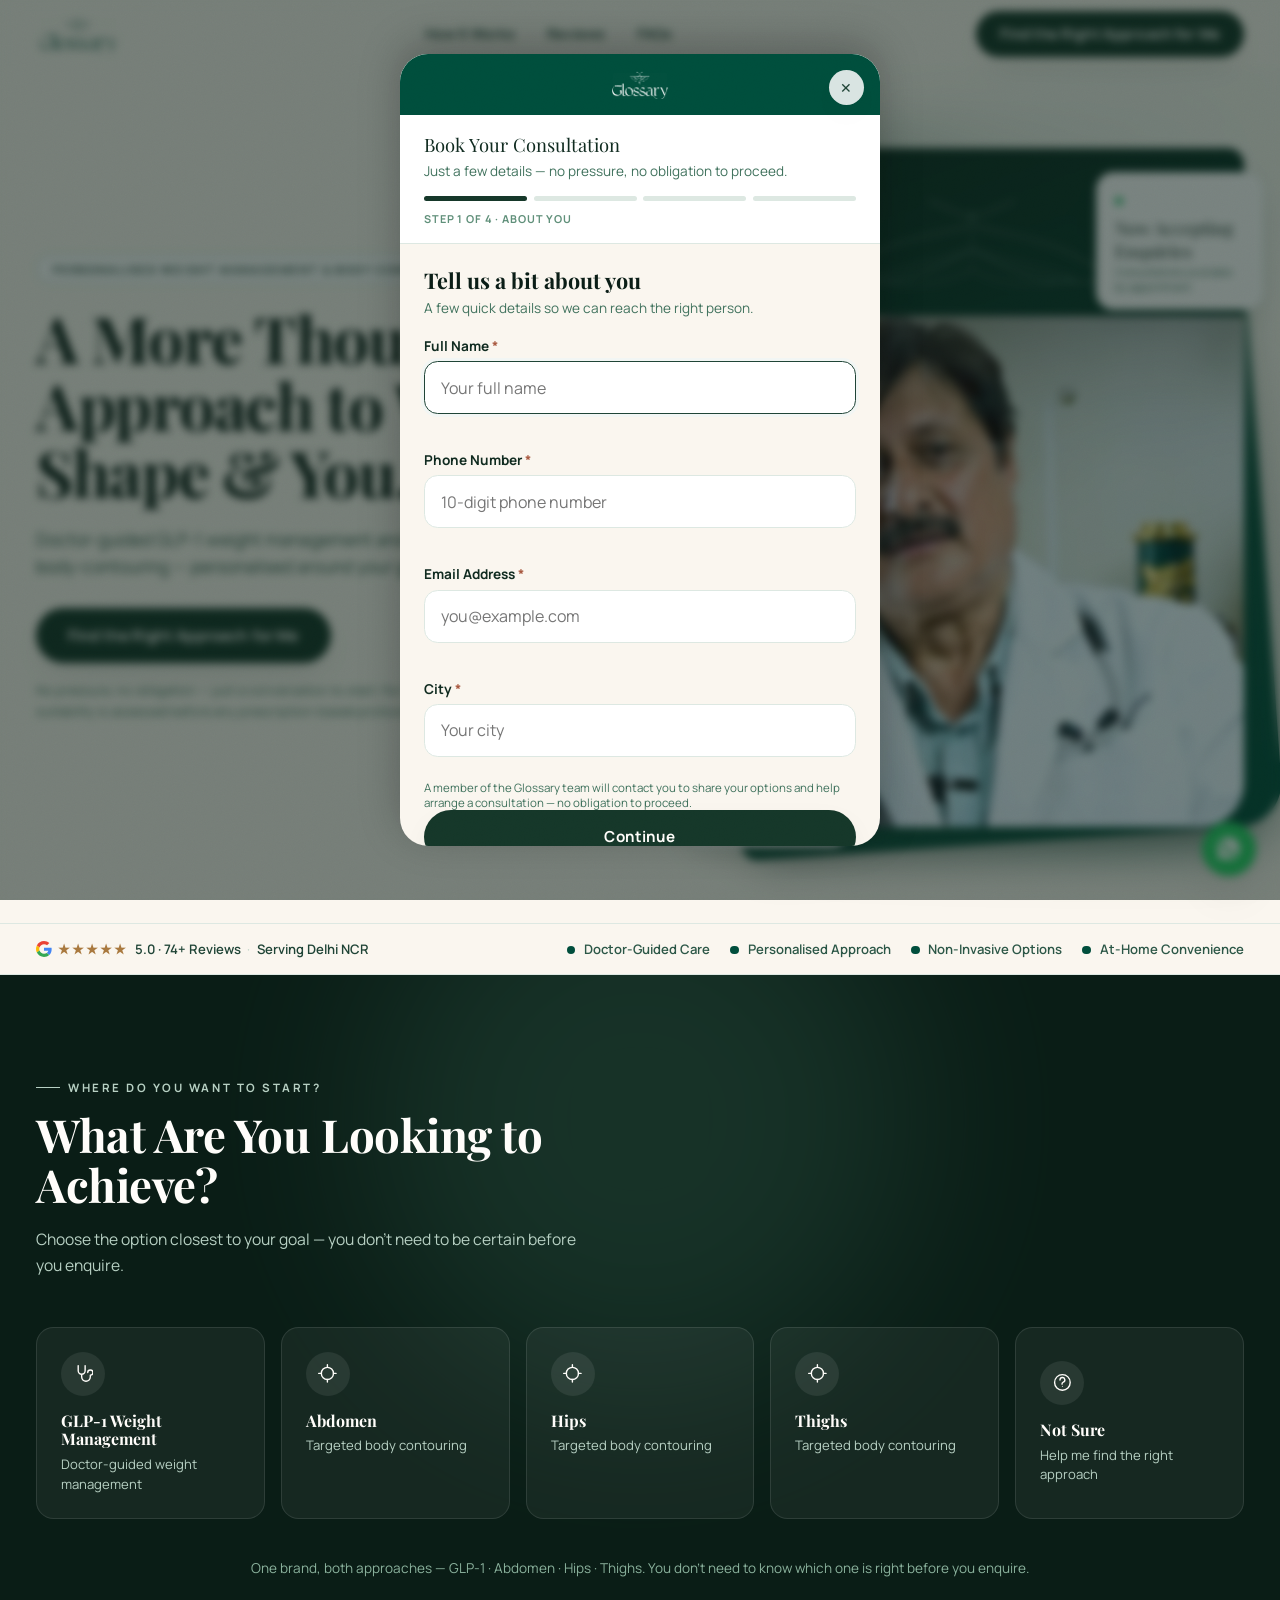
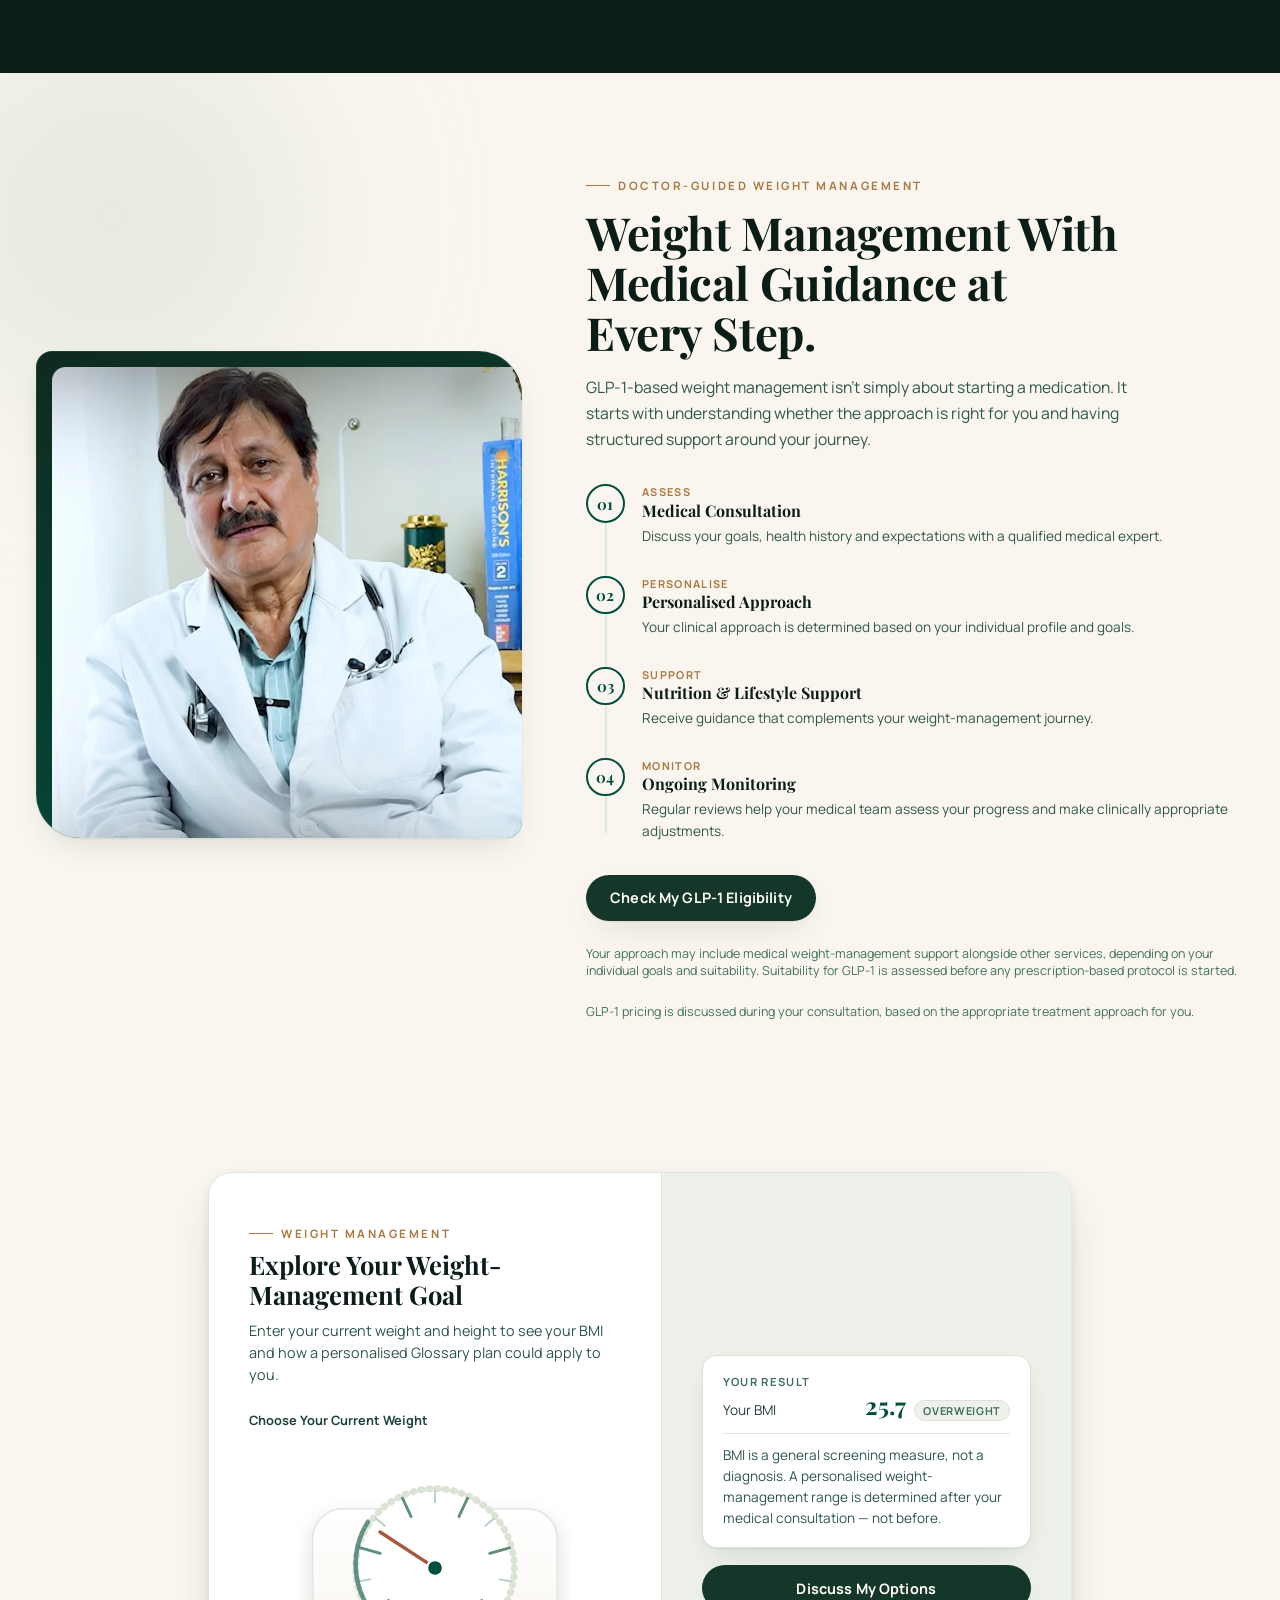
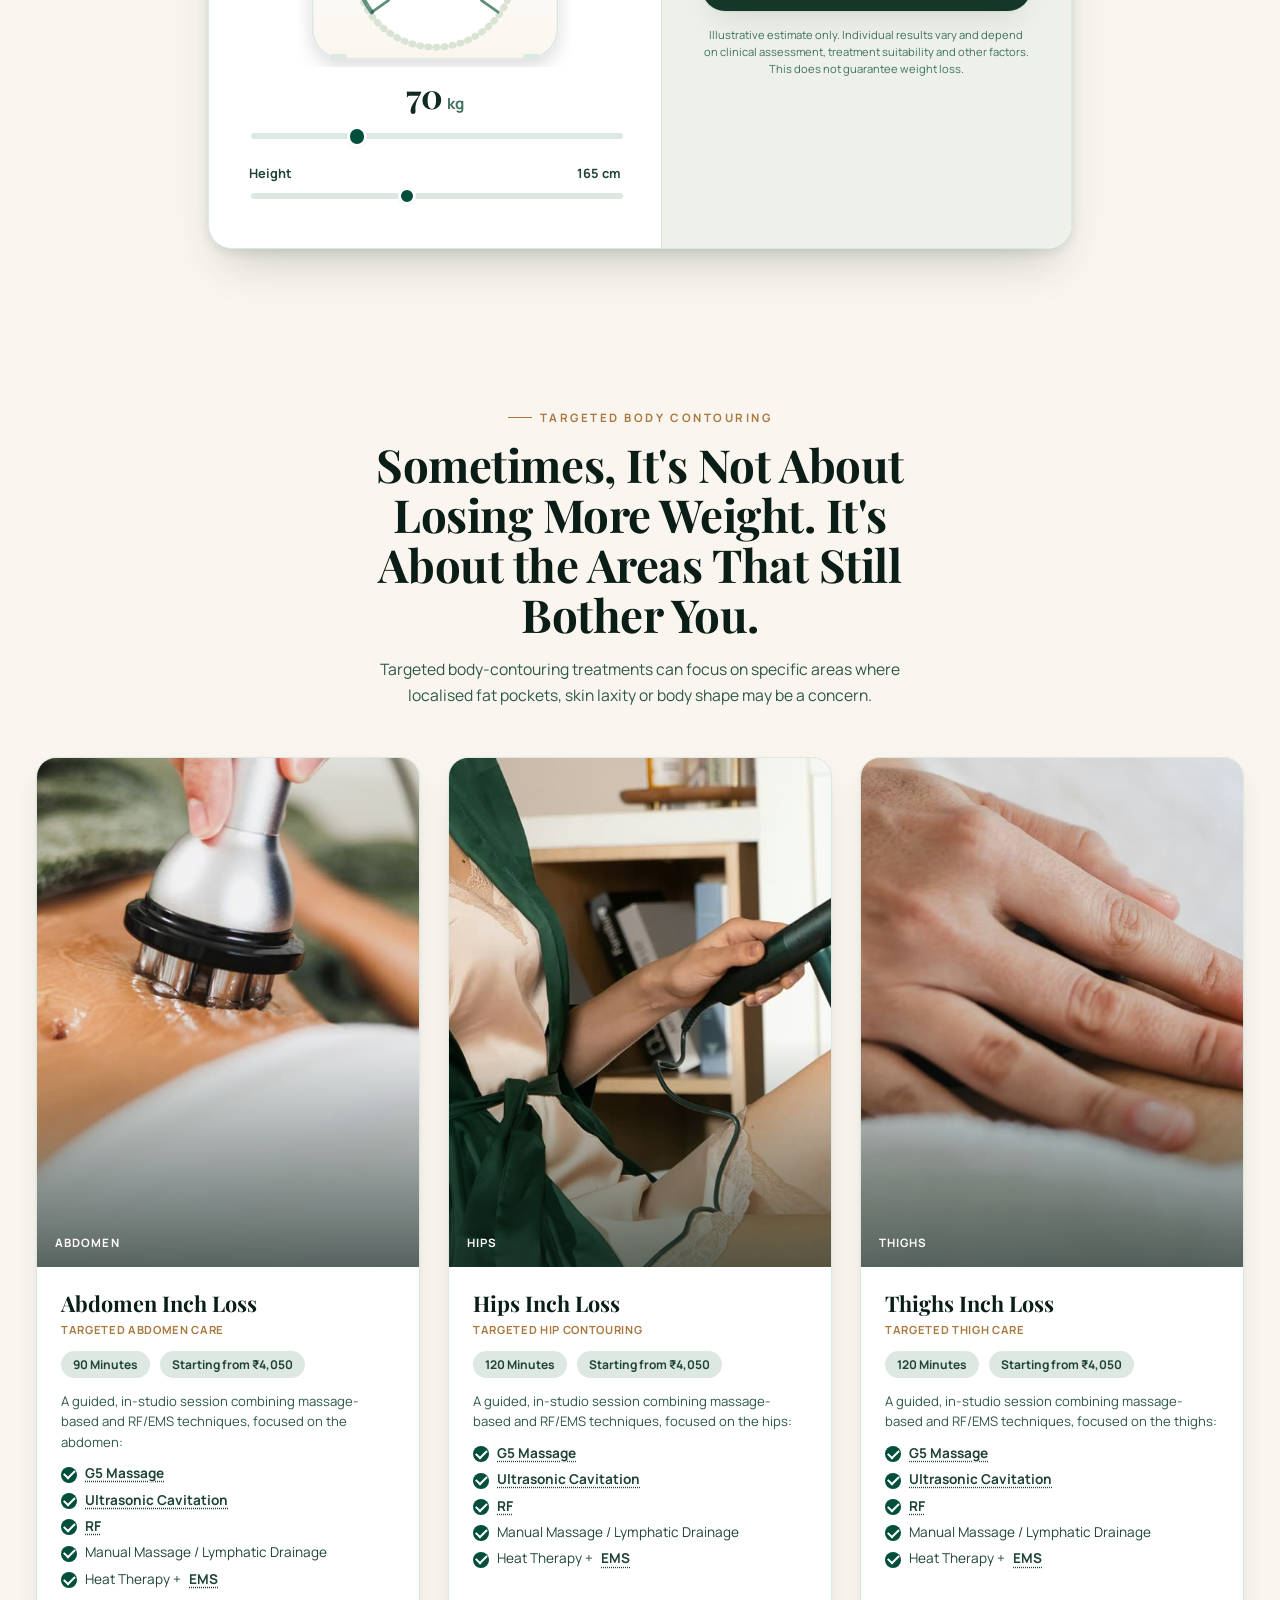
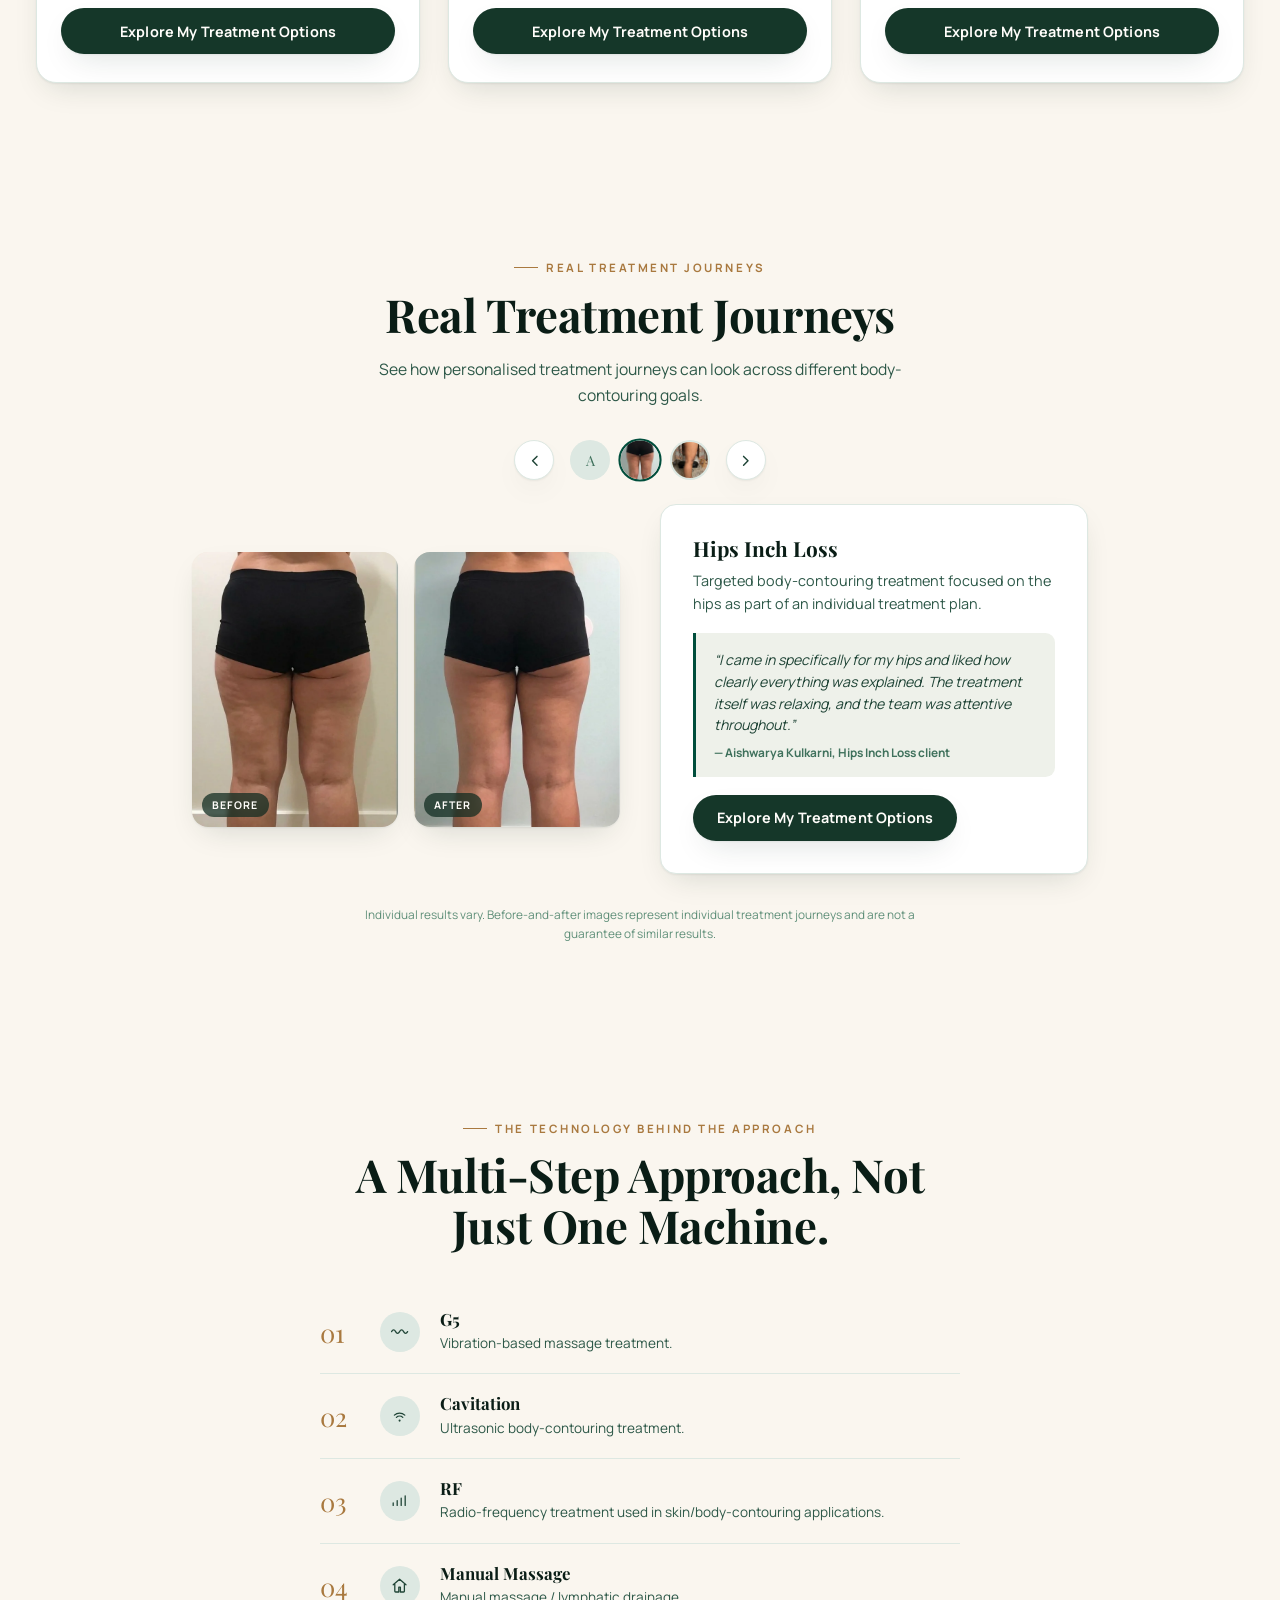
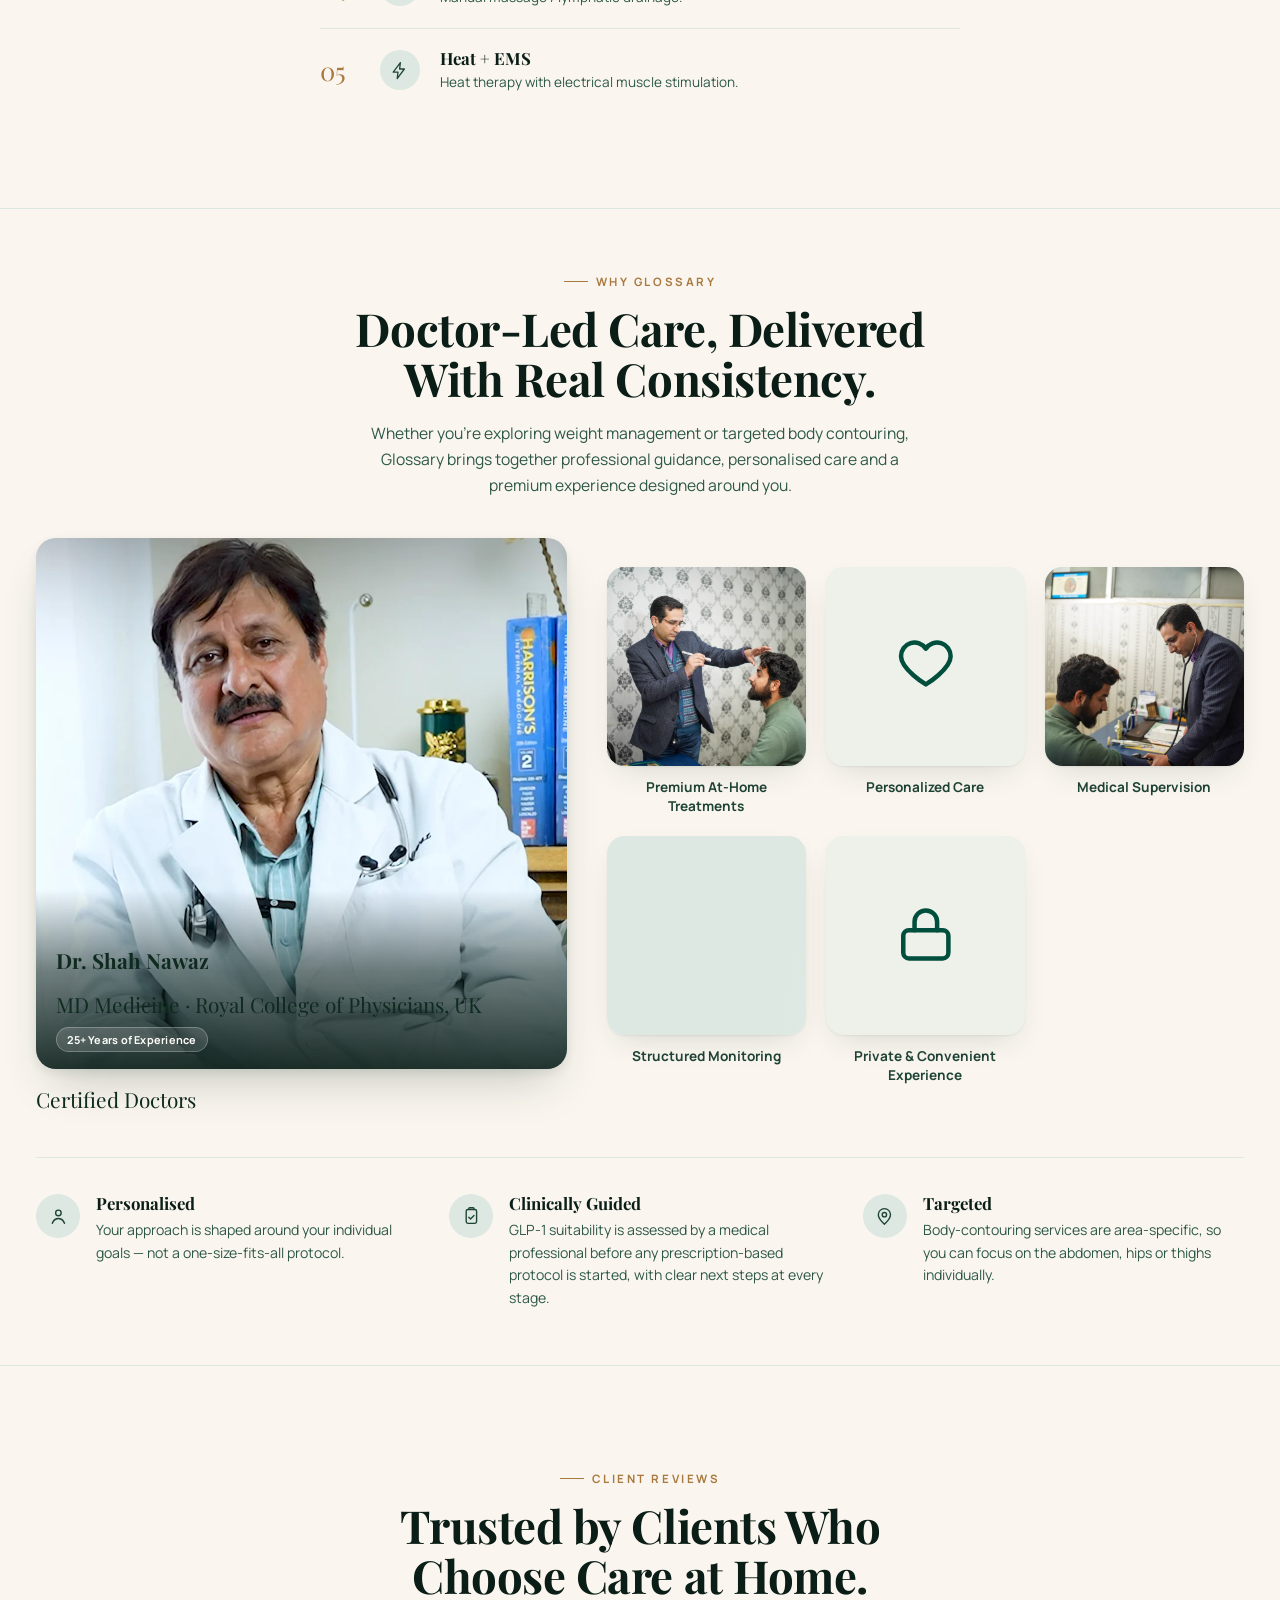
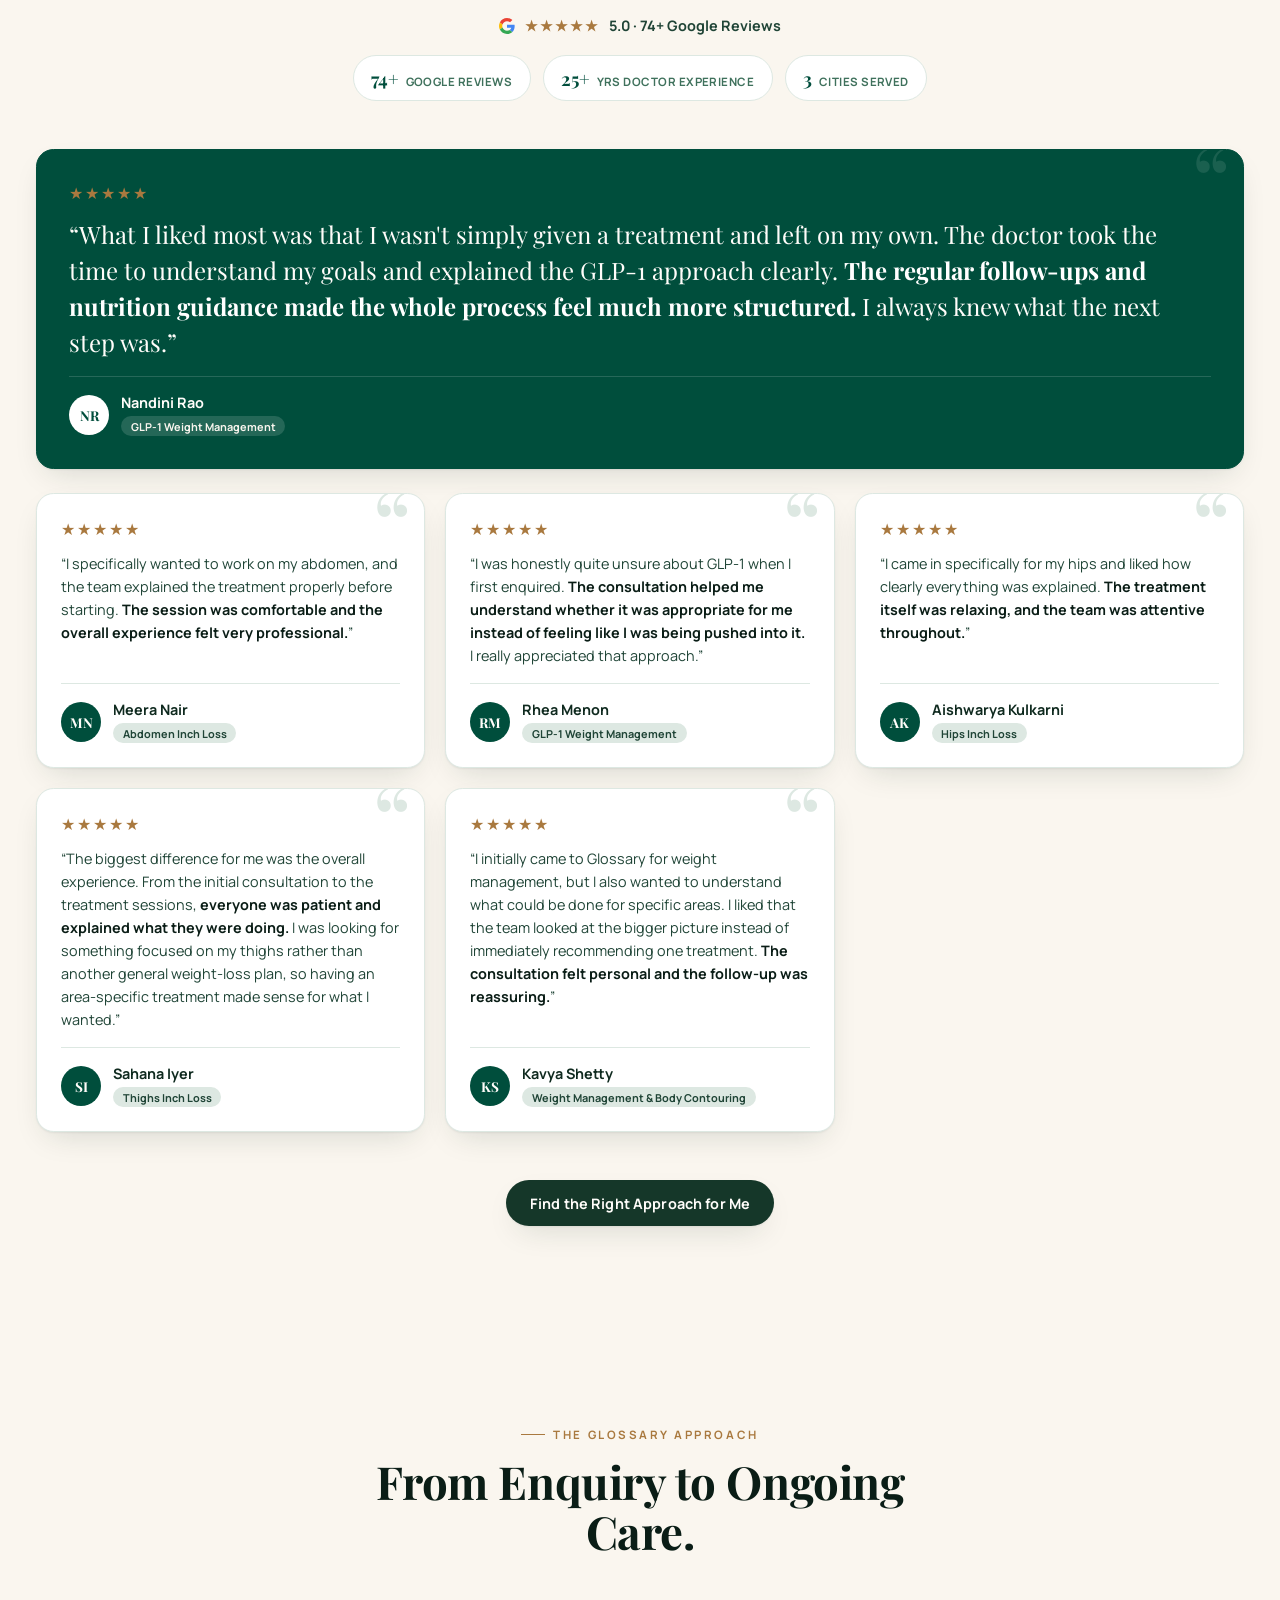
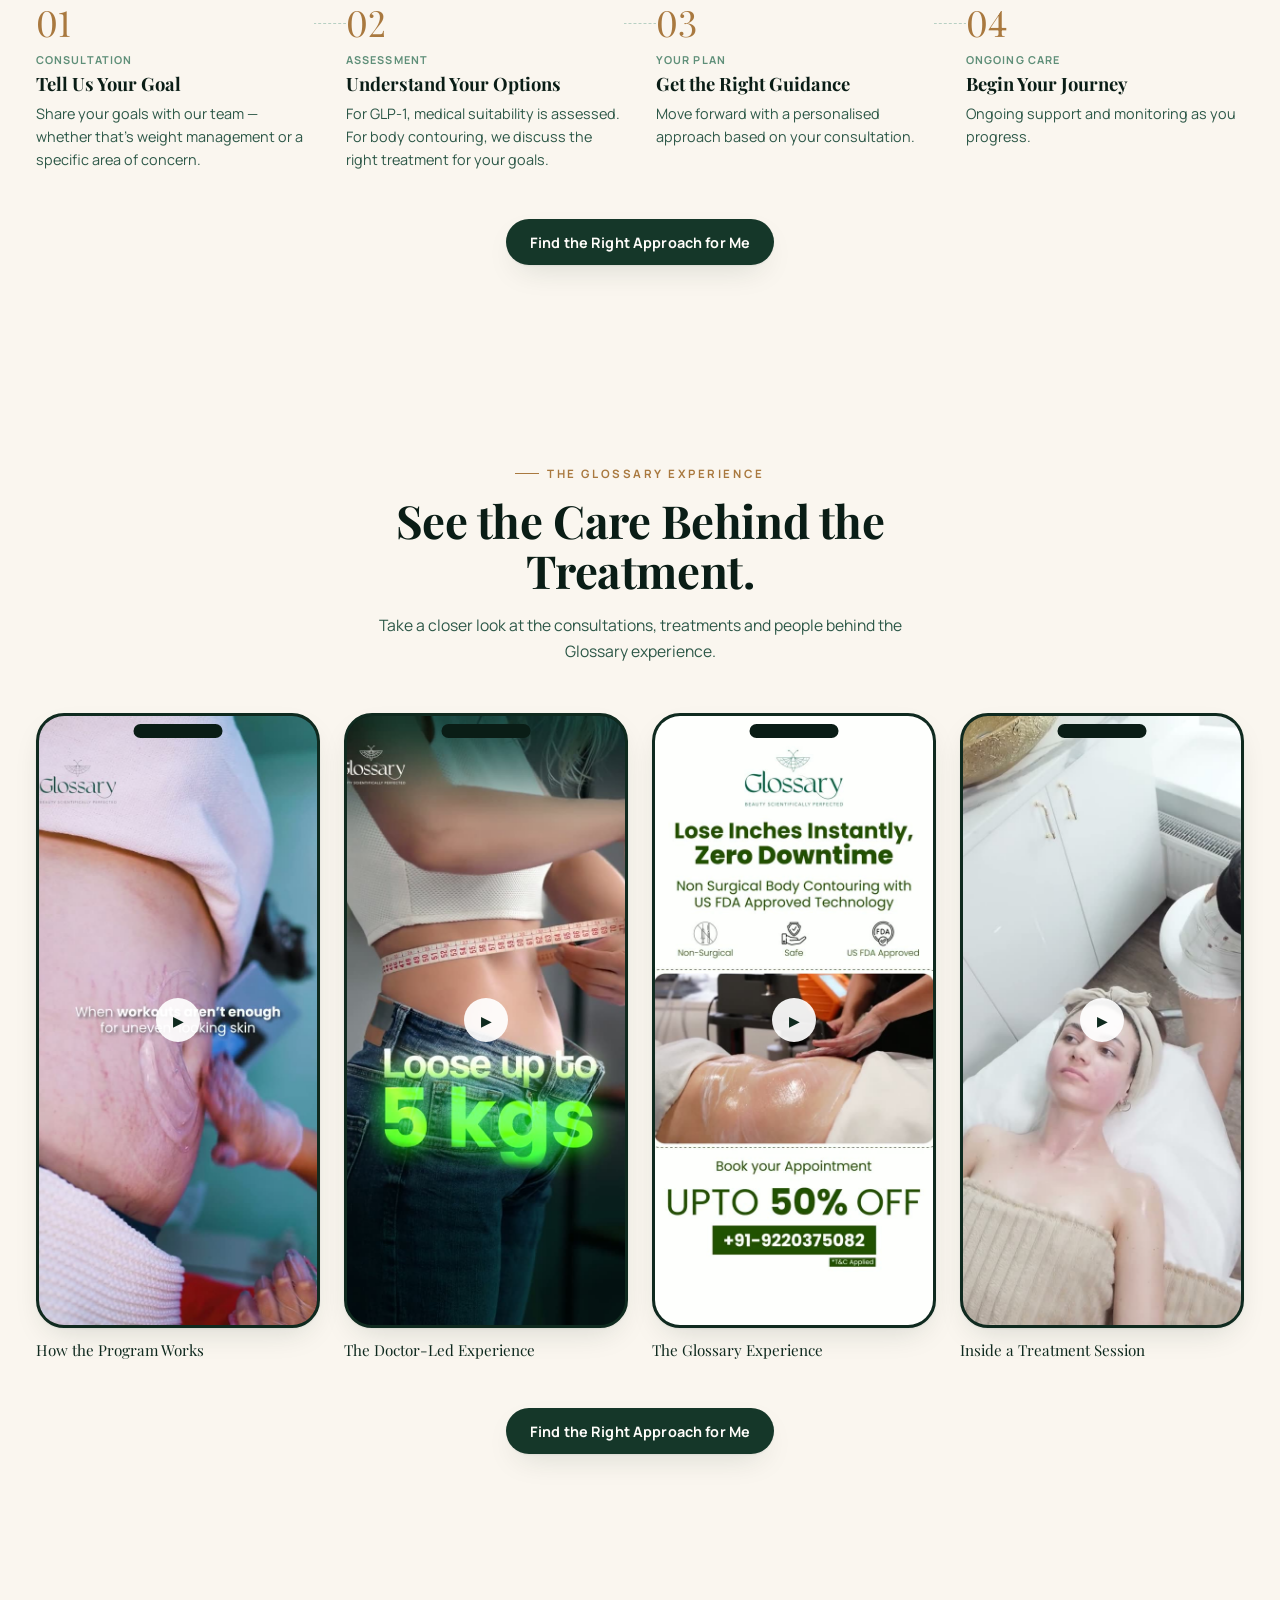
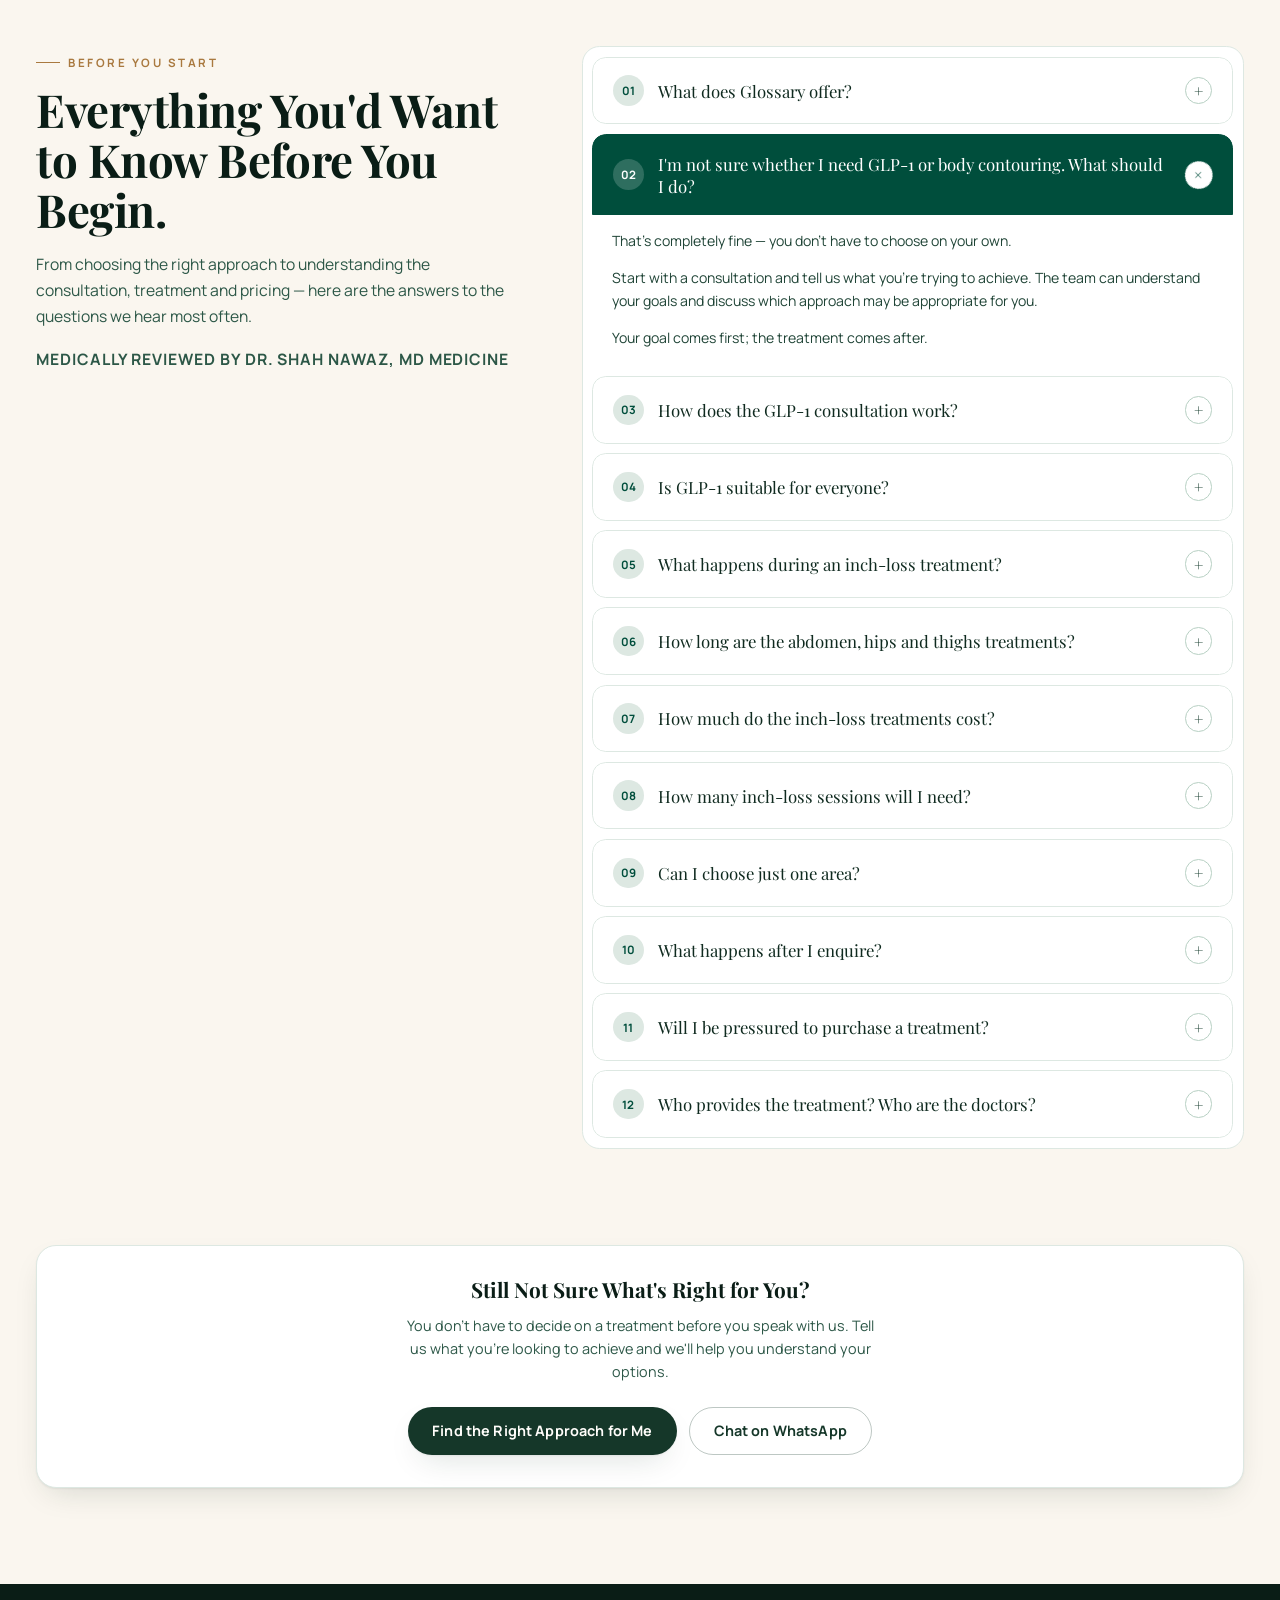
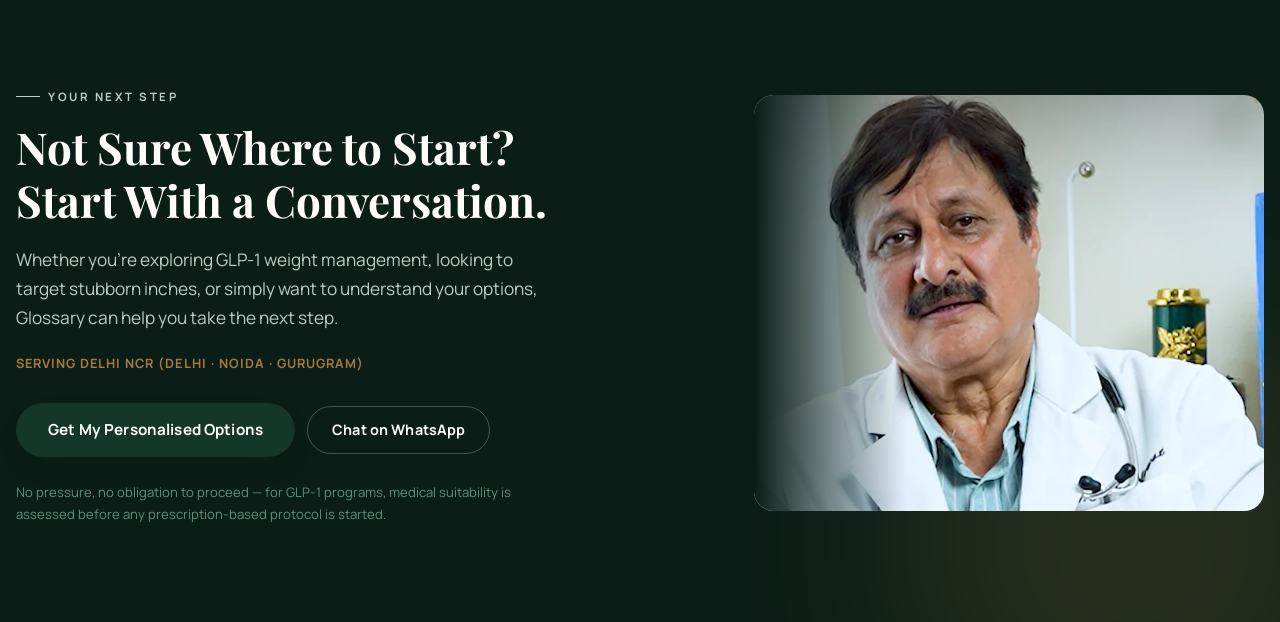
==== commit d7eefc01: "Illustrated scale gauge + denser before/after case-study layout - Calculator: replaced the thin-arc " ====
--- a/index.html
+++ b/index.html
@@ -323,11 +323,52 @@
         <label for="calcWeight" class="calculator__label">Choose Your Current Weight</label>
 
         <div class="calculator__gauge">
-          <svg class="calculator__dial" viewBox="0 0 200 110" aria-hidden="true">
-            <path d="M10 100 A90 90 0 0 1 190 100" fill="none" stroke="var(--forest-100)" stroke-width="10" stroke-linecap="round" />
-            <path id="calcDialFill" d="M10 100 A90 90 0 0 1 190 100" fill="none" stroke="var(--brand-green)" stroke-width="10" stroke-linecap="round" />
-            <line id="calcNeedle" x1="100" y1="100" x2="100" y2="28" stroke="var(--clay)" stroke-width="3" stroke-linecap="round" style="transform-origin: 100px 100px;" />
-            <circle cx="100" cy="100" r="6" fill="var(--brand-green)" />
+          <svg class="calculator__dial" viewBox="0 0 240 200" aria-hidden="true">
+            <defs>
+              <linearGradient id="scaleBodyGrad" x1="0" y1="0" x2="0" y2="1">
+                <stop offset="0%" stop-color="#ffffff" />
+                <stop offset="100%" stop-color="var(--ivory-100)" />
+              </linearGradient>
+              <filter id="scaleShadow" x="-20%" y="-20%" width="140%" height="140%">
+                <feDropShadow dx="0" dy="6" stdDeviation="8" flood-color="#0a1d16" flood-opacity="0.14" />
+              </filter>
+            </defs>
+
+            <!-- Scale body: a flat-illustrated bathroom scale, not just an arc -->
+            <rect x="12" y="60" width="216" height="132" rx="26" fill="url(#scaleBodyGrad)" stroke="var(--forest-100)" stroke-width="1.5" filter="url(#scaleShadow)" />
+
+            <!-- Dial face -->
+            <circle cx="120" cy="112" r="70" fill="#fff" stroke="var(--forest-100)" stroke-width="1.5" />
+            <circle cx="120" cy="112" r="70" fill="none" stroke="var(--sage-200)" stroke-width="6" stroke-dasharray="1 6.2" stroke-linecap="round" />
+
+            <!-- Major ticks -->
+            <g stroke="var(--forest-400)" stroke-width="2.5" stroke-linecap="round">
+              <line x1="64.3" y1="151.0" x2="79.0" y2="140.7" />
+              <line x1="54.3" y1="94.4" x2="71.7" y2="99.1" />
+              <line x1="91.3" y1="50.4" x2="98.9" y2="66.7" />
+              <line x1="148.7" y1="50.4" x2="141.1" y2="66.7" />
+              <line x1="185.7" y1="94.4" x2="168.3" y2="99.1" />
+              <line x1="175.7" y1="151.0" x2="161.0" y2="140.7" />
+            </g>
+            <!-- Minor ticks -->
+            <g stroke="var(--forest-200)" stroke-width="1.75" stroke-linecap="round">
+              <line x1="53.0" y1="123.8" x2="62.9" y2="122.1" />
+              <line x1="67.9" y1="68.3" x2="75.6" y2="74.7" />
+              <line x1="120" y1="44" x2="120" y2="54" />
+              <line x1="172.1" y1="68.3" x2="164.4" y2="74.7" />
+              <line x1="187.0" y1="123.8" x2="177.1" y2="122.1" />
+            </g>
+
+            <!-- Dial fill arc reflecting progress -->
+            <path id="calcDialFill" d="M64.3 151.0 A70 70 0 1 1 175.7 151.0" fill="none" stroke="var(--brand-green)" stroke-width="4" stroke-linecap="round" opacity="0.55" />
+
+            <!-- Needle -->
+            <line id="calcNeedle" x1="120" y1="112" x2="120" y2="54" stroke="var(--clay)" stroke-width="3" stroke-linecap="round" style="transform-origin: 120px 112px;" />
+            <circle cx="120" cy="112" r="7" fill="var(--brand-green)" stroke="#fff" stroke-width="2" />
+
+            <!-- Little feet, so the body silhouette reads as a scale, not a slab -->
+            <rect x="28" y="188" width="14" height="6" rx="2" fill="var(--forest-100)" />
+            <rect x="198" y="188" width="14" height="6" rx="2" fill="var(--forest-100)" />
           </svg>
           <div class="calculator__reading"><span id="calcWeightValue">70</span><span class="calculator__reading-unit">kg</span></div>
         </div>
--- a/assets/css/style.css
+++ b/assets/css/style.css
@@ -576,12 +576,12 @@
 /* ---- Gauge: decorative dial that tracks the slider, no predicted value.
    The reading sits BELOW the dial (not overlaid on the pivot) so the needle
    never sweeps through the number at the min/max ends of the range. ---- */
-.calculator__gauge { max-width: 15rem; margin: 0.75rem auto 0; }
+.calculator__gauge { max-width: 17rem; margin: 0.75rem auto 0; }
 .calculator__dial { display: block; width: 100%; height: auto; }
 #calcDialFill { transition: stroke-dashoffset 0.15s ease; }
 #calcNeedle { transition: transform 0.15s ease; }
 .calculator__reading {
-  display: flex; align-items: baseline; justify-content: center; gap: 0.25rem; margin-top: -0.5rem;
+  display: flex; align-items: baseline; justify-content: center; gap: 0.25rem; margin-top: 0.35rem;
   font-family: var(--font-serif); font-size: 2.1rem; font-weight: 700; color: var(--forest-900);
 }
 .calculator__reading-unit { font-family: var(--font-sans); font-size: 0.95rem; font-weight: 700; color: var(--forest-500); }
@@ -729,6 +729,7 @@
 ============================================================================= */
 .results { background: var(--ivory-100); padding: 3rem 0; }
 .results__carousel { margin-top: 2rem; max-width: 34rem; margin-left: auto; margin-right: auto; }
+@media (min-width: 1024px) { .results { padding: 5rem 0; } .results__carousel { max-width: 56rem; } }
 
 /* ---- Nav: prev arrow / dot indicators / next arrow ---- */
 .results__nav { display: flex; align-items: center; justify-content: center; gap: 1rem; }
@@ -789,6 +790,24 @@
 .results__info h3 { font-size: 1.3rem; }
 .results__info p { margin-top: 0.5rem; font-size: 0.9rem; line-height: 1.6; color: var(--forest-600); max-width: 30rem; margin-left: auto; margin-right: auto; }
 .results__info .btn { margin-top: 1.1rem; }
+
+/* A real client's own words about this treatment — reused from
+   TESTIMONIALS, never claimed to caption the photographed person. */
+.results__quote {
+  margin: 1.1rem auto 0; padding: 1rem 1.1rem; max-width: 28rem; text-align: left;
+  background: var(--sage-100); border-left: 3px solid var(--brand-green); border-radius: 0 0.6rem 0.6rem 0;
+}
+.results__quote p { margin: 0; font-size: 0.88rem; line-height: 1.55; color: var(--forest-700); font-style: italic; }
+.results__quote cite { display: block; margin-top: 0.5rem; font-size: 0.74rem; font-style: normal; font-weight: 700; color: var(--forest-500); }
+
+@media (min-width: 1024px) {
+  .results__slide.is-active { display: grid; grid-template-columns: 1fr 1fr; gap: 2.5rem; align-items: center; }
+  .results__info { margin-top: 0; text-align: left; padding: 2rem; }
+  .results__info p { margin-left: 0; margin-right: 0; }
+  .results__quote { margin-left: 0; margin-right: 0; }
+  .results__pair { gap: 1rem; }
+  .results__shot { aspect-ratio: 3 / 4; }
+}
 
 .results__disclaimer {
   margin: 2rem auto 0; max-width: 38rem; text-align: center; font-size: 0.74rem; line-height: 1.6; color: var(--forest-400);
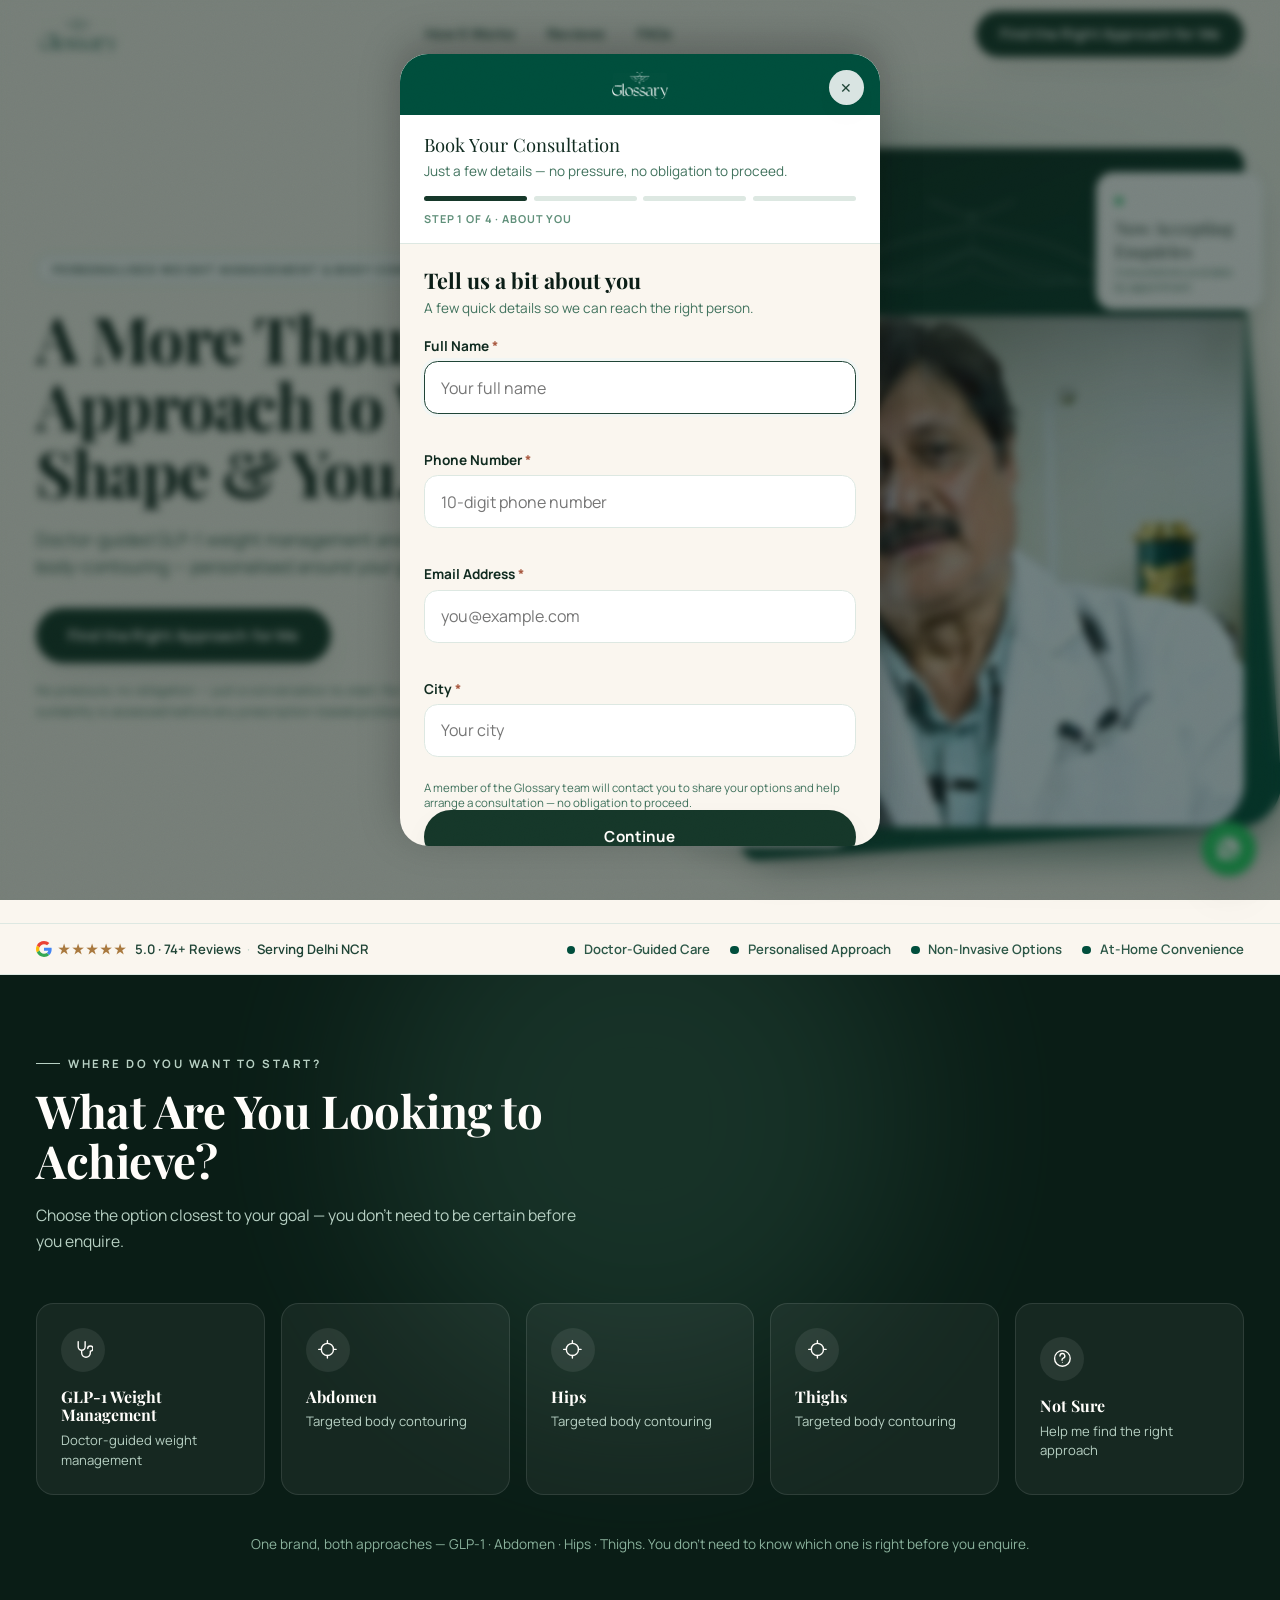
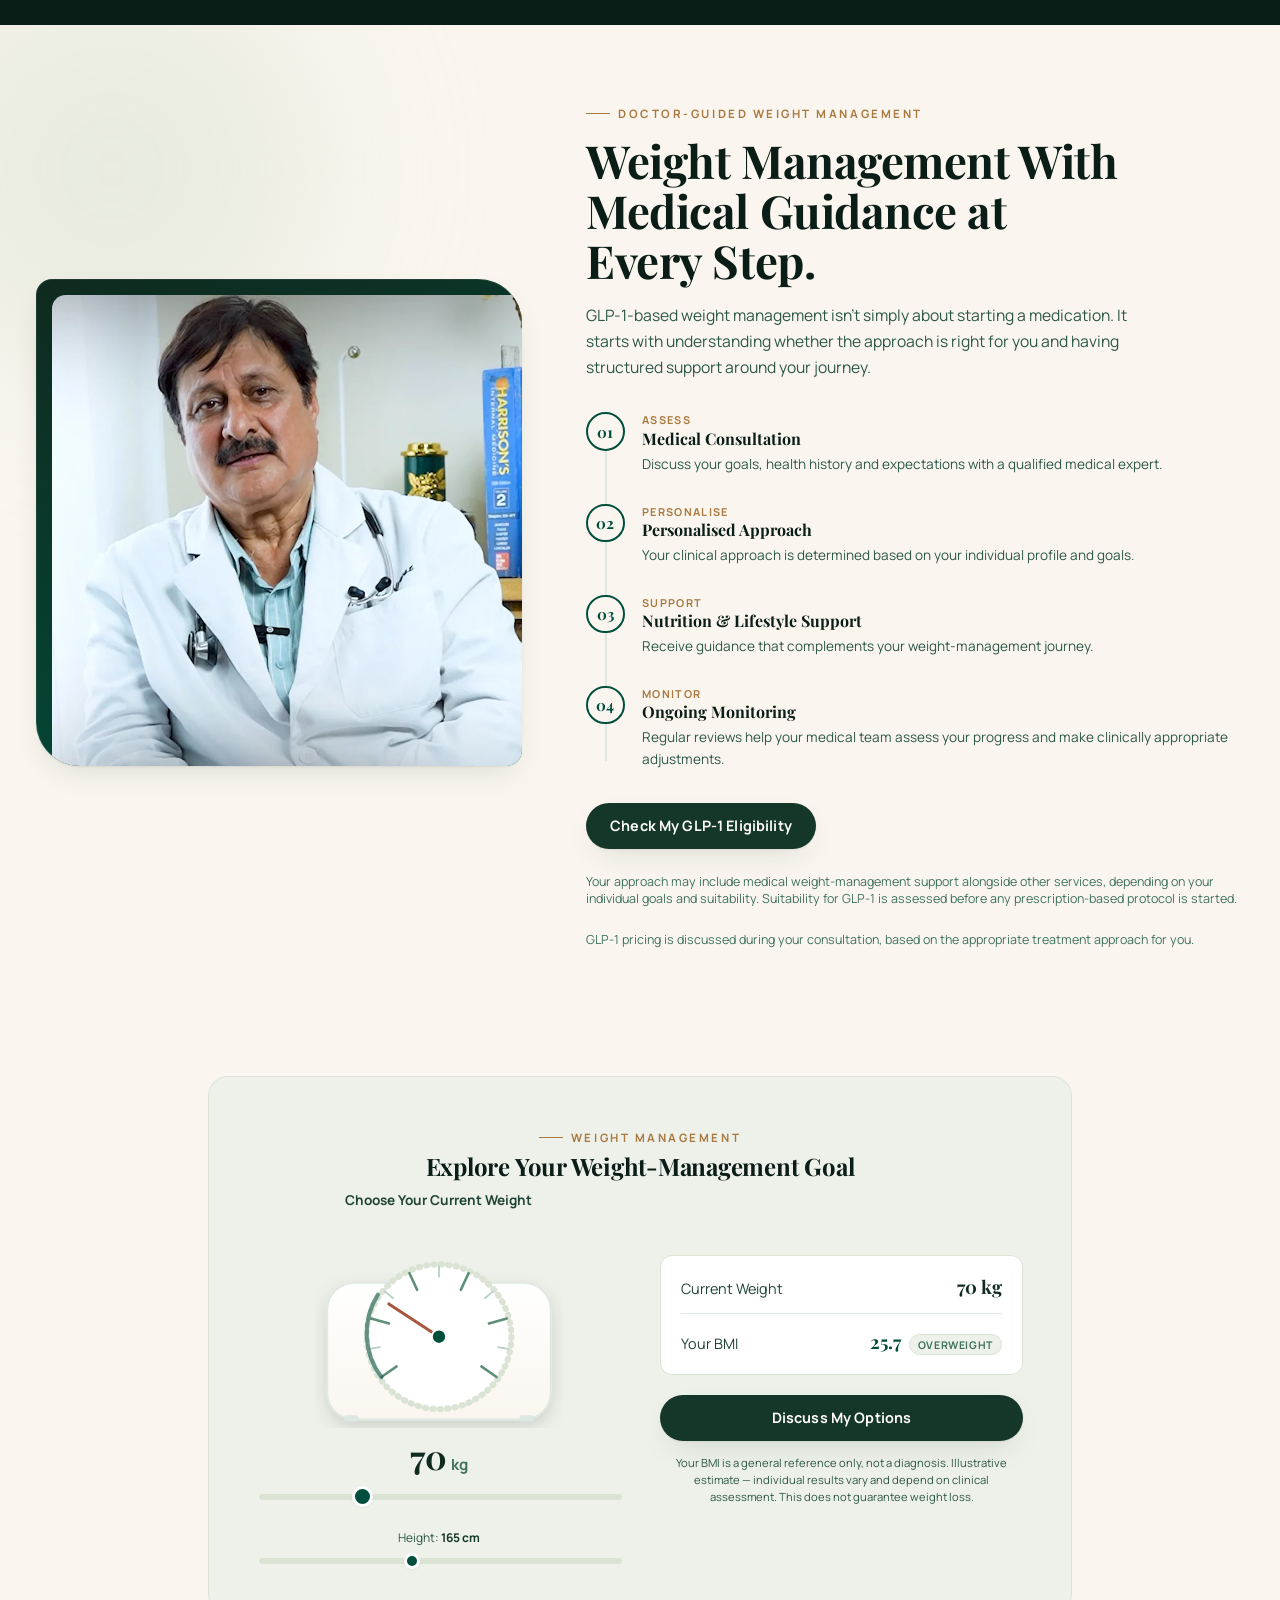
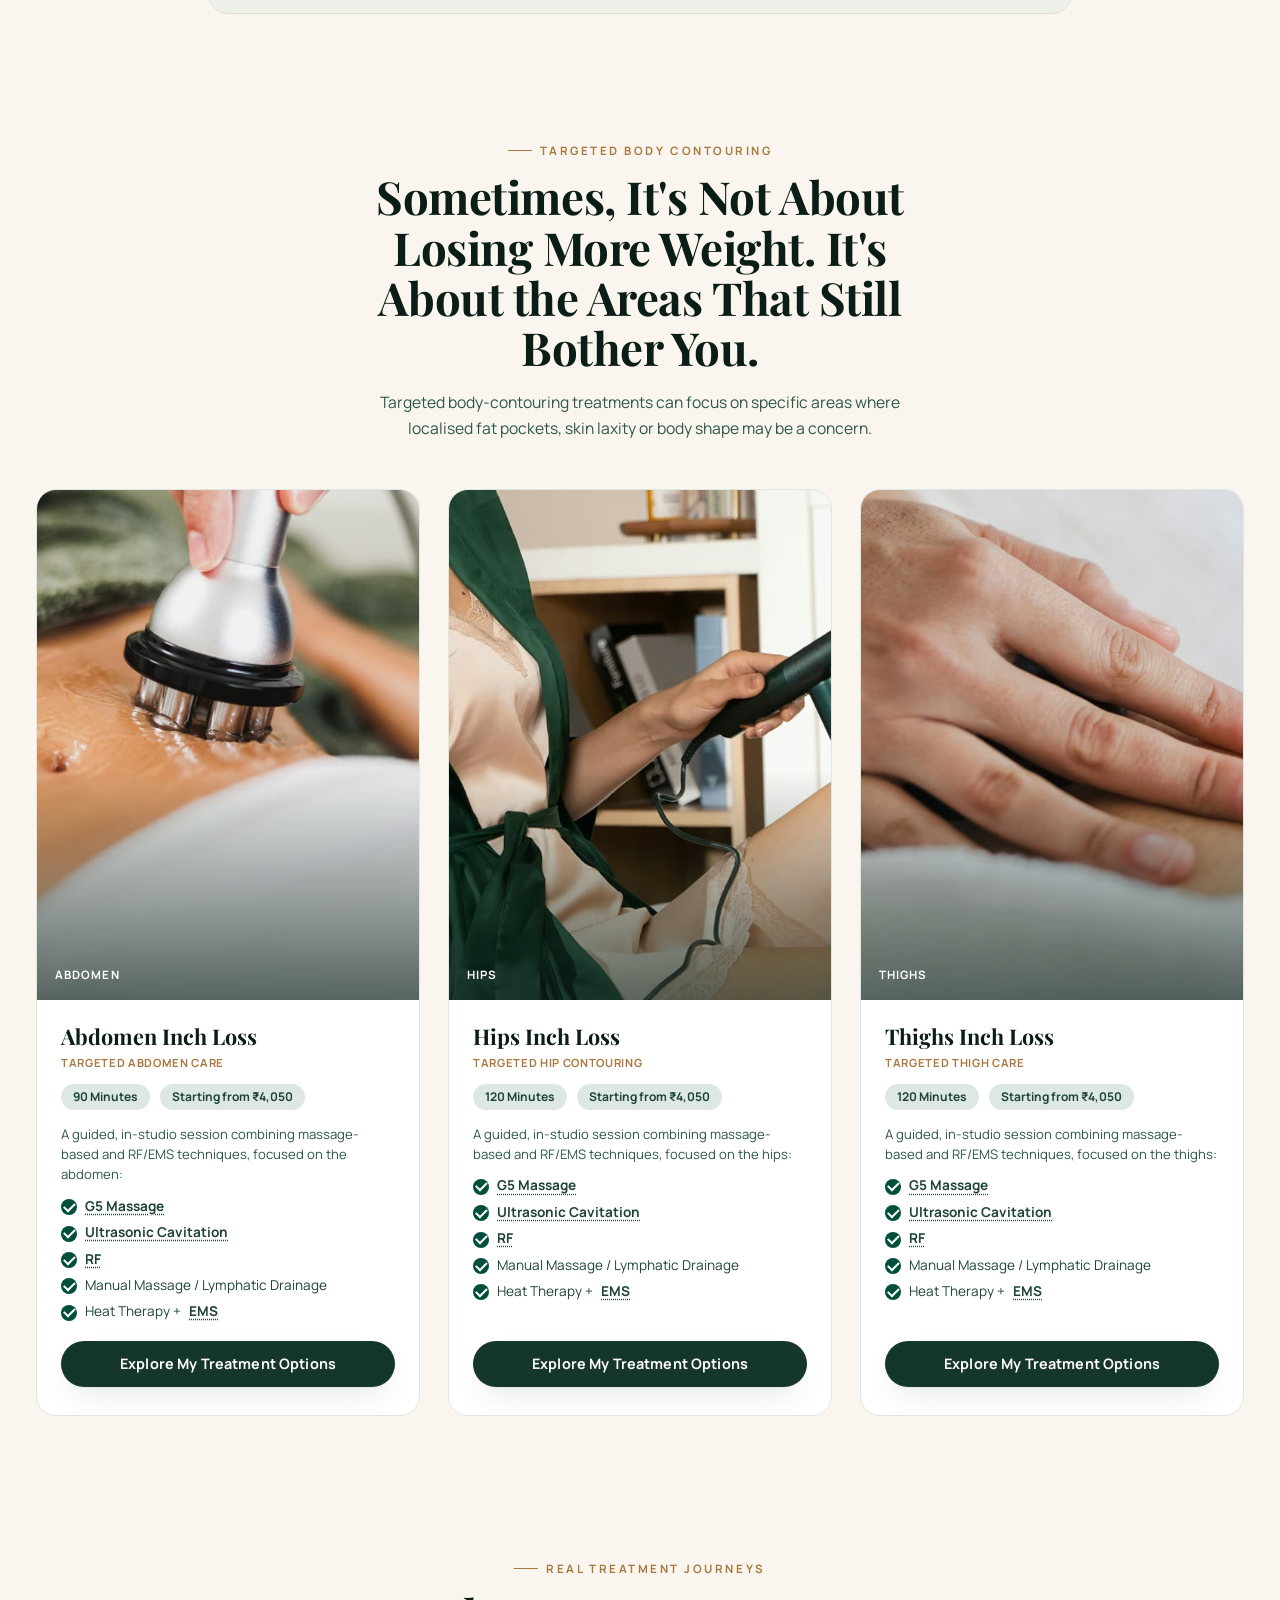
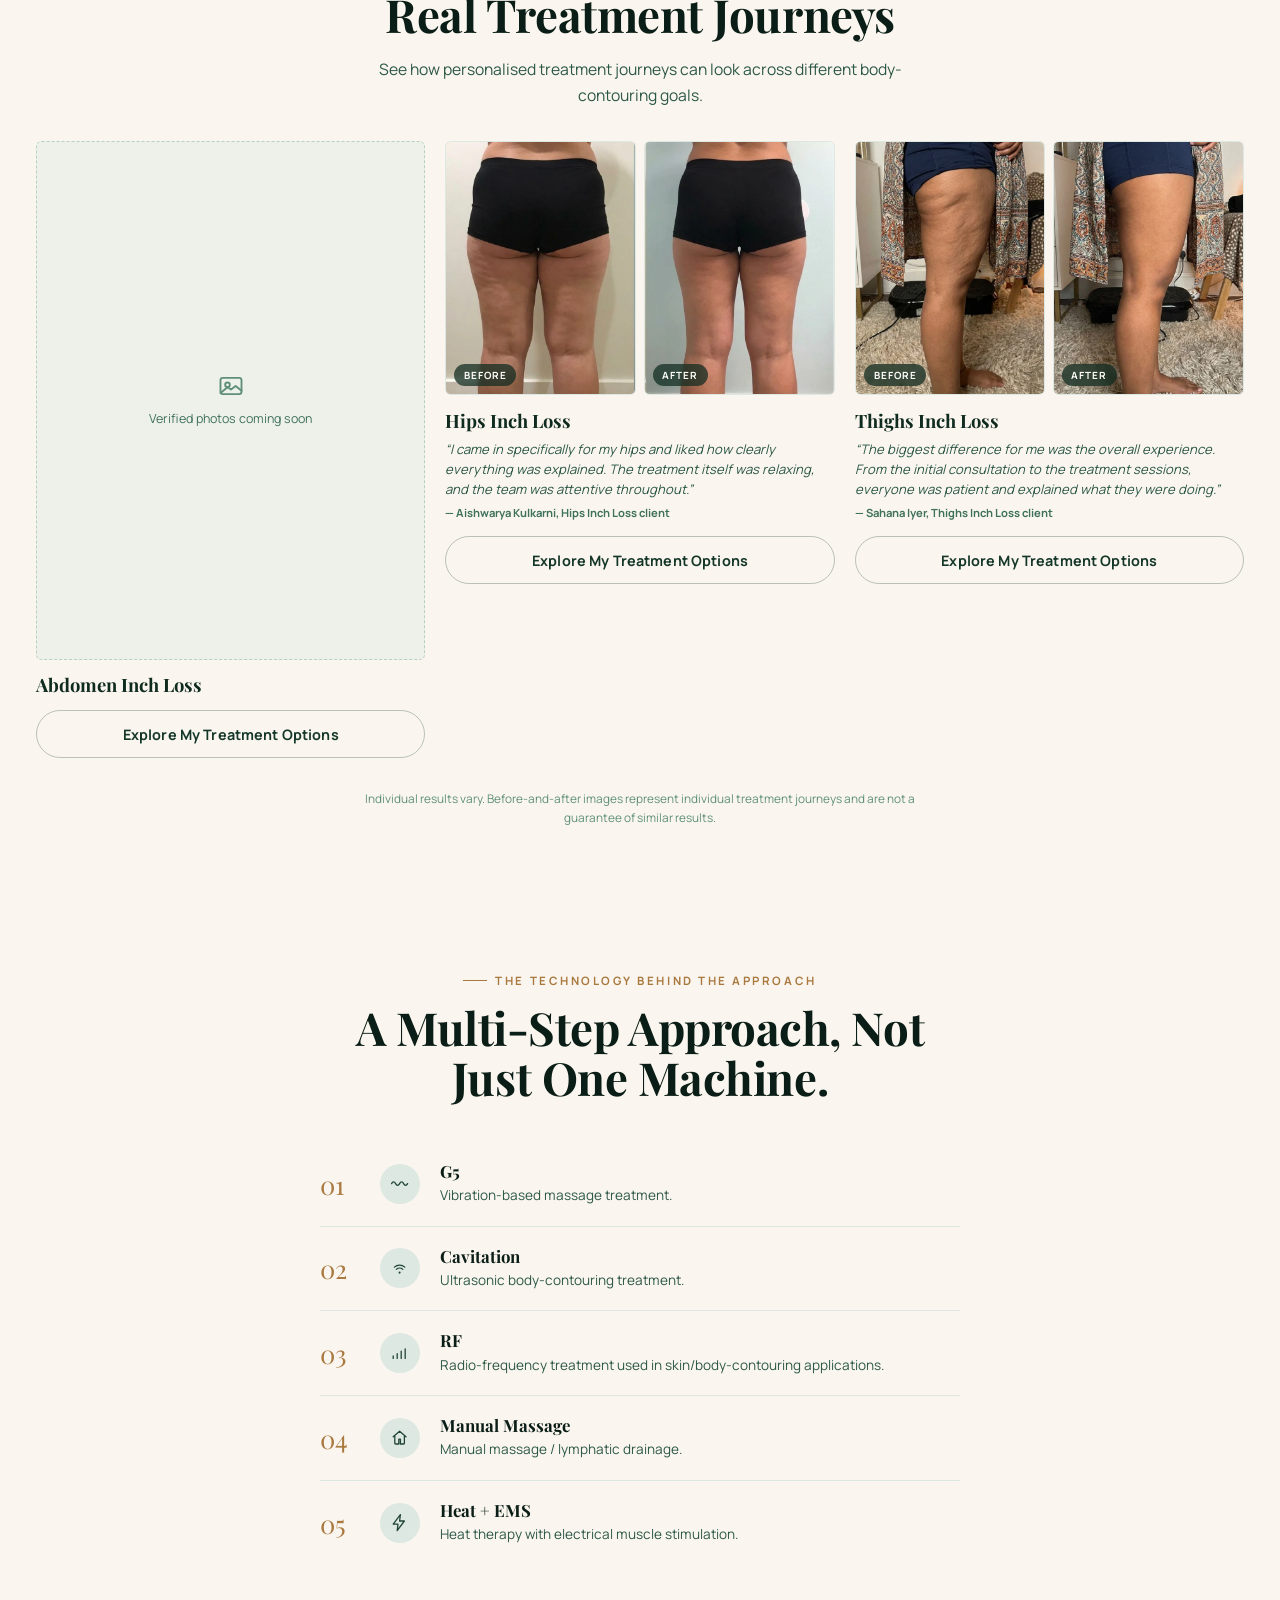
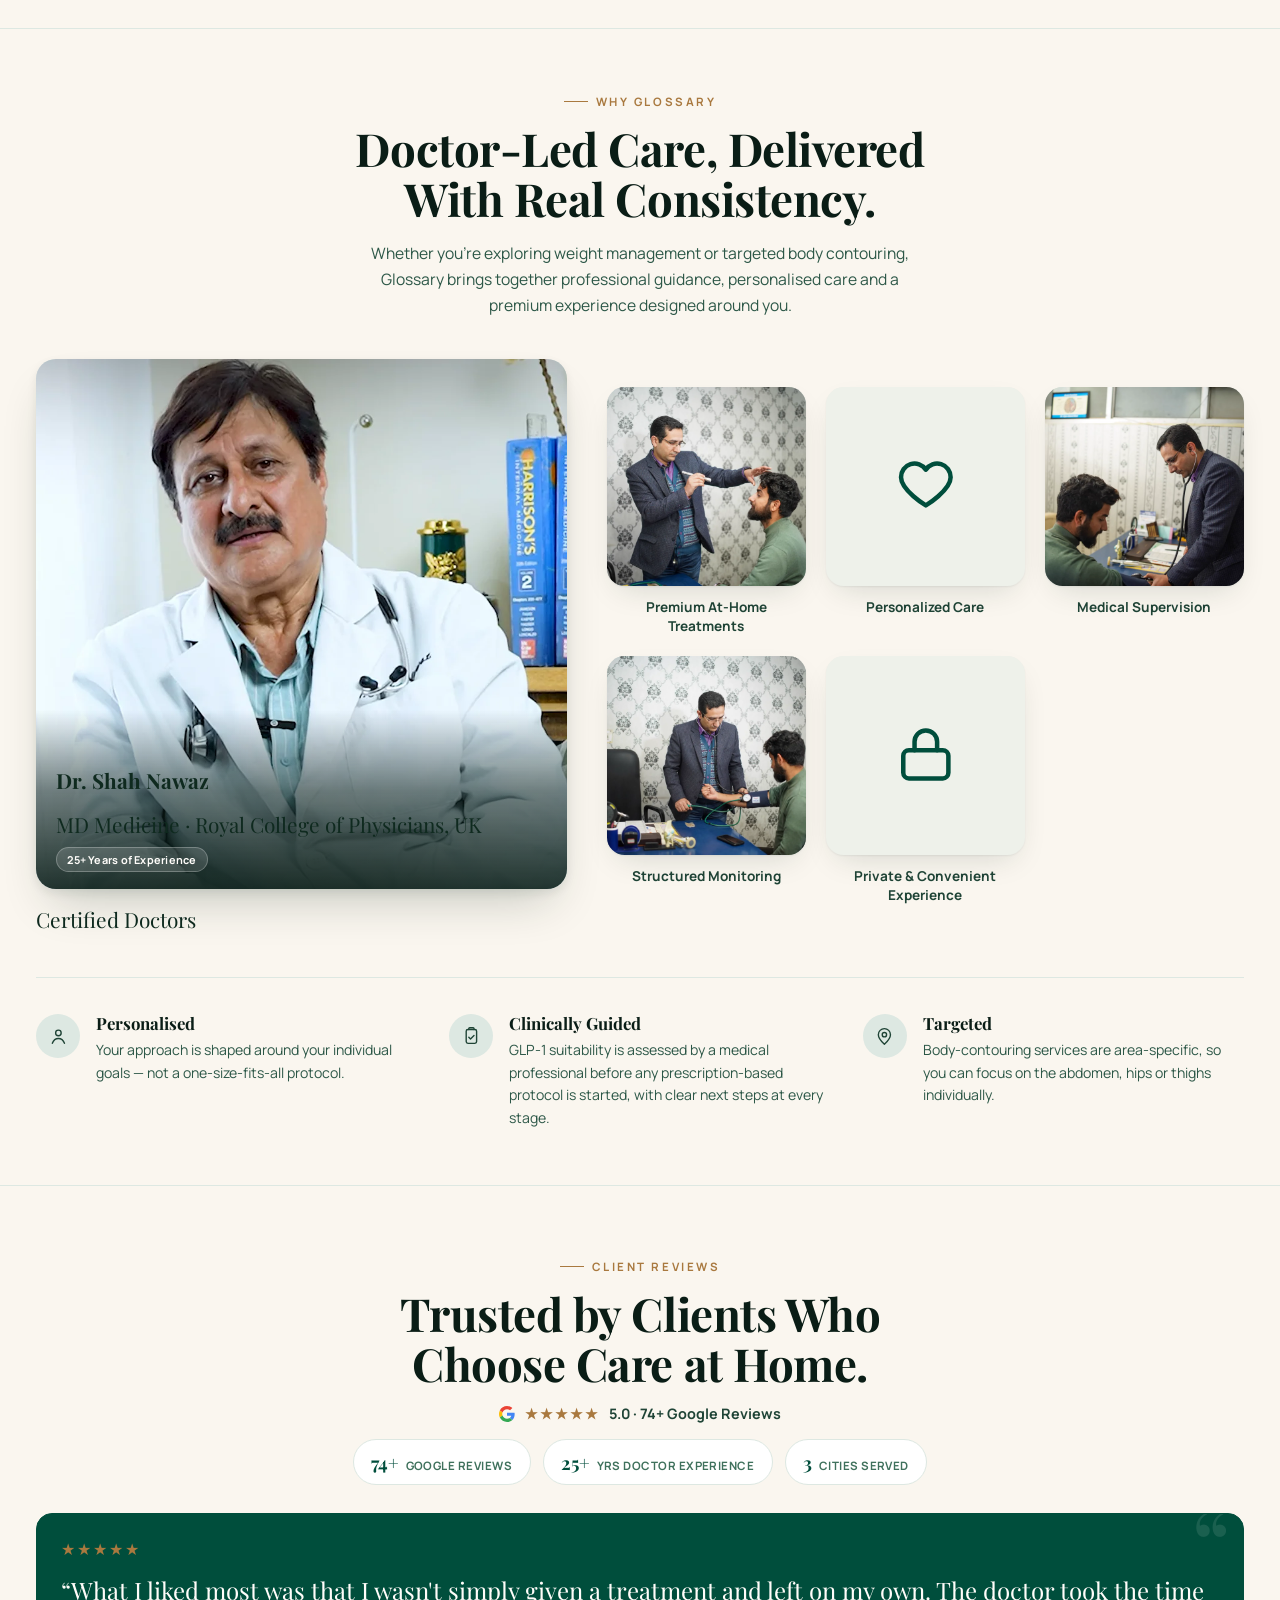
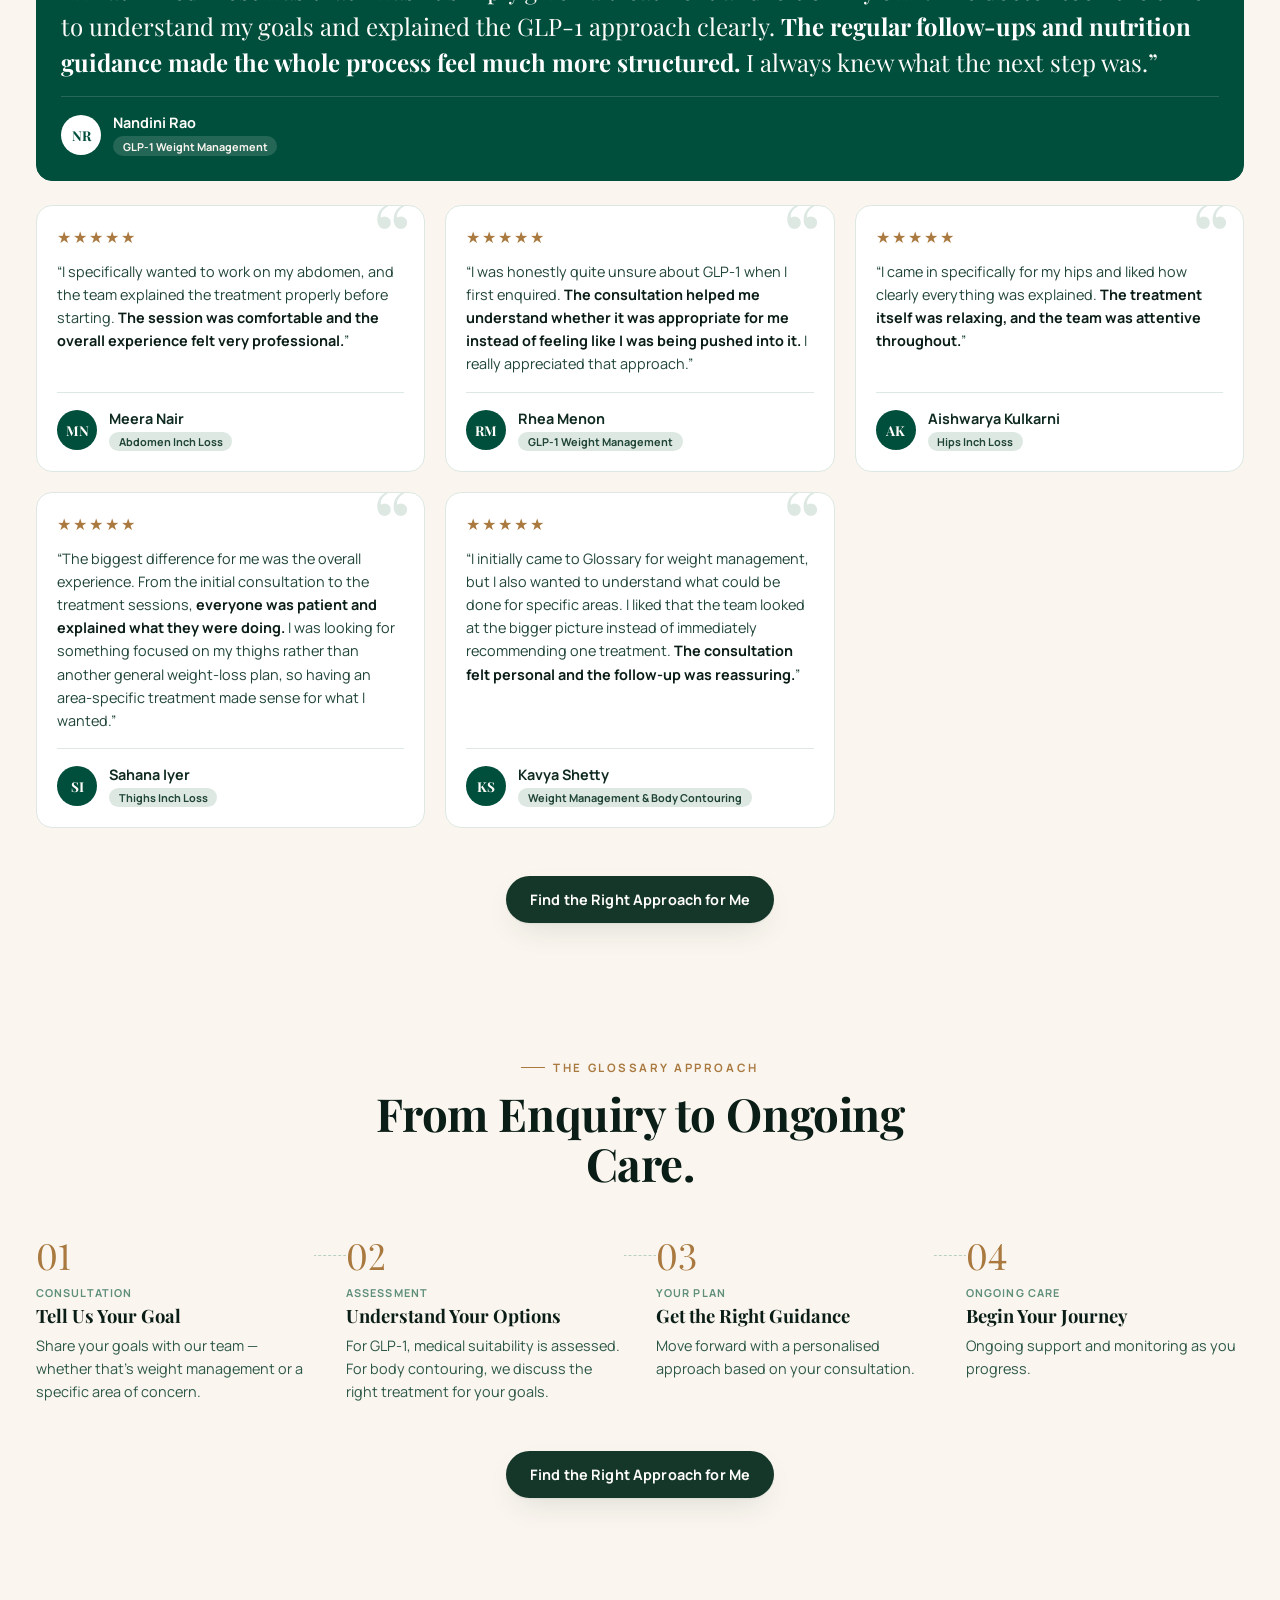
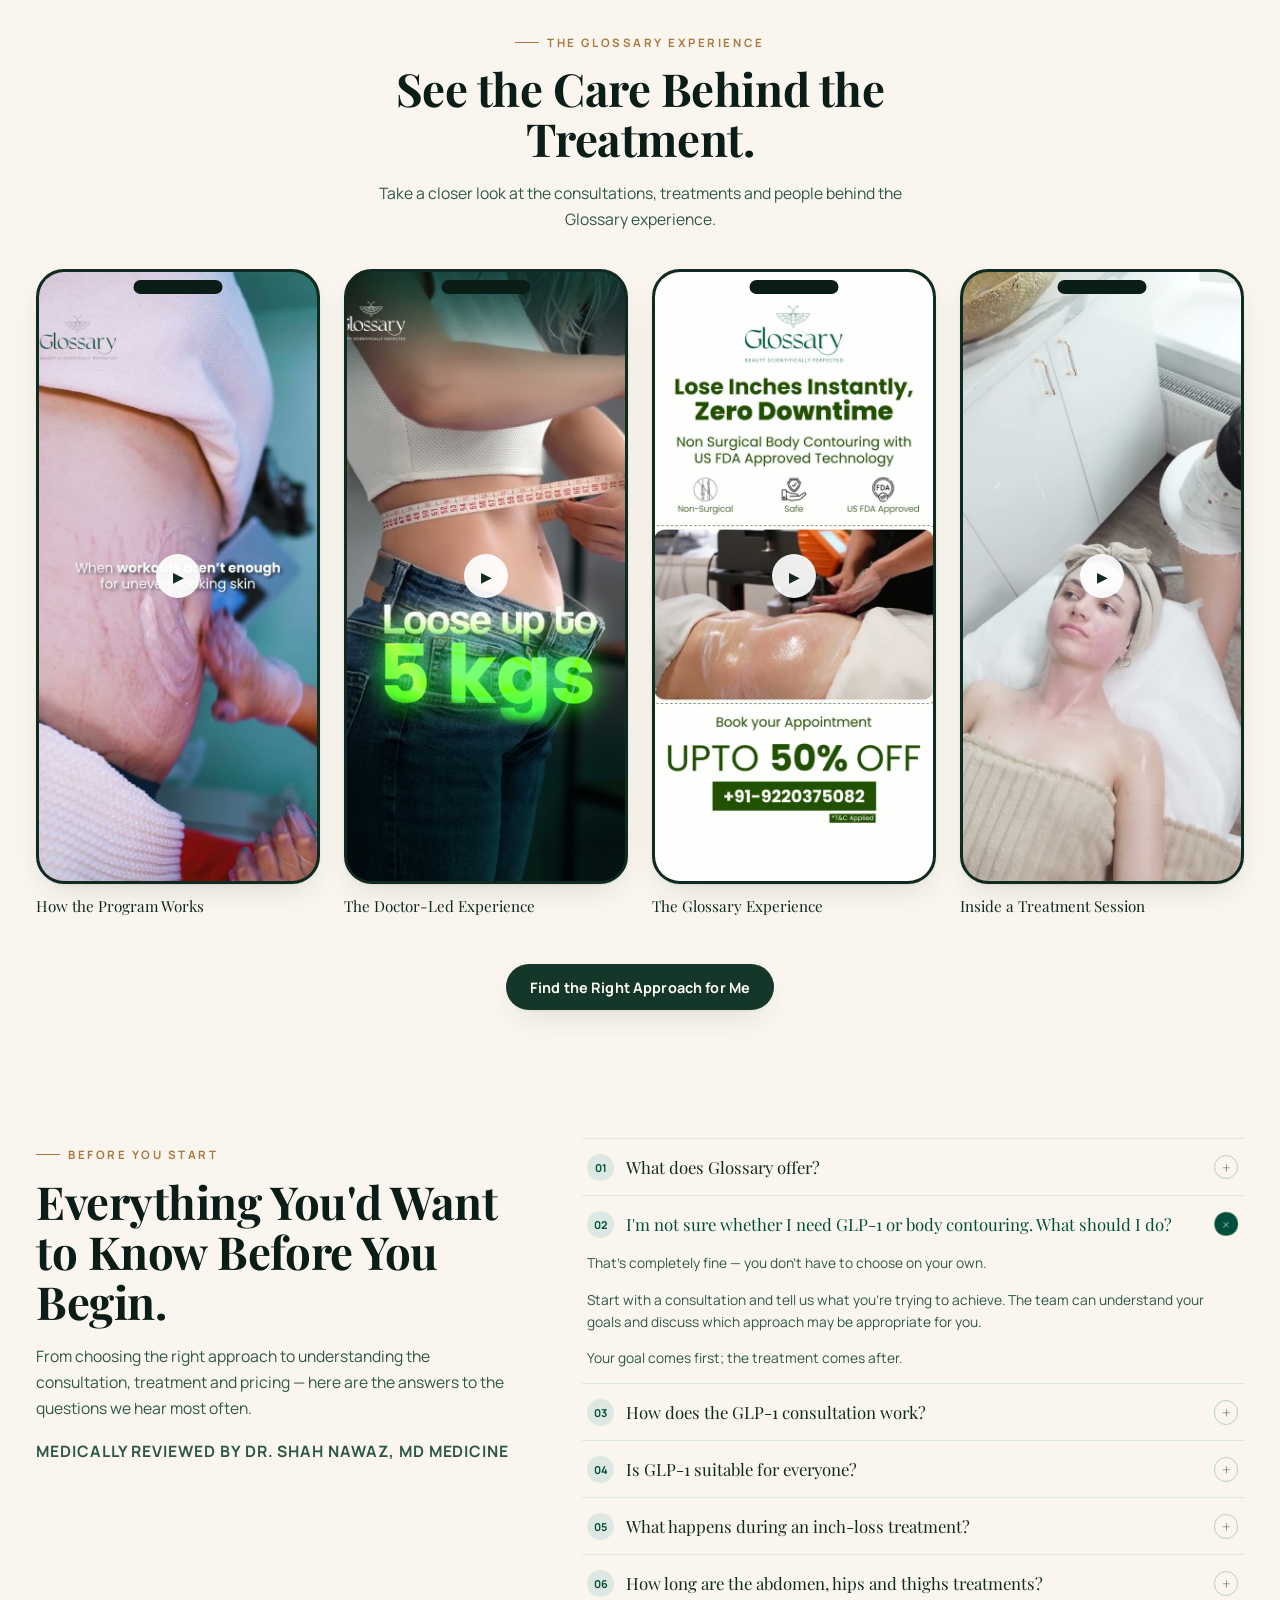
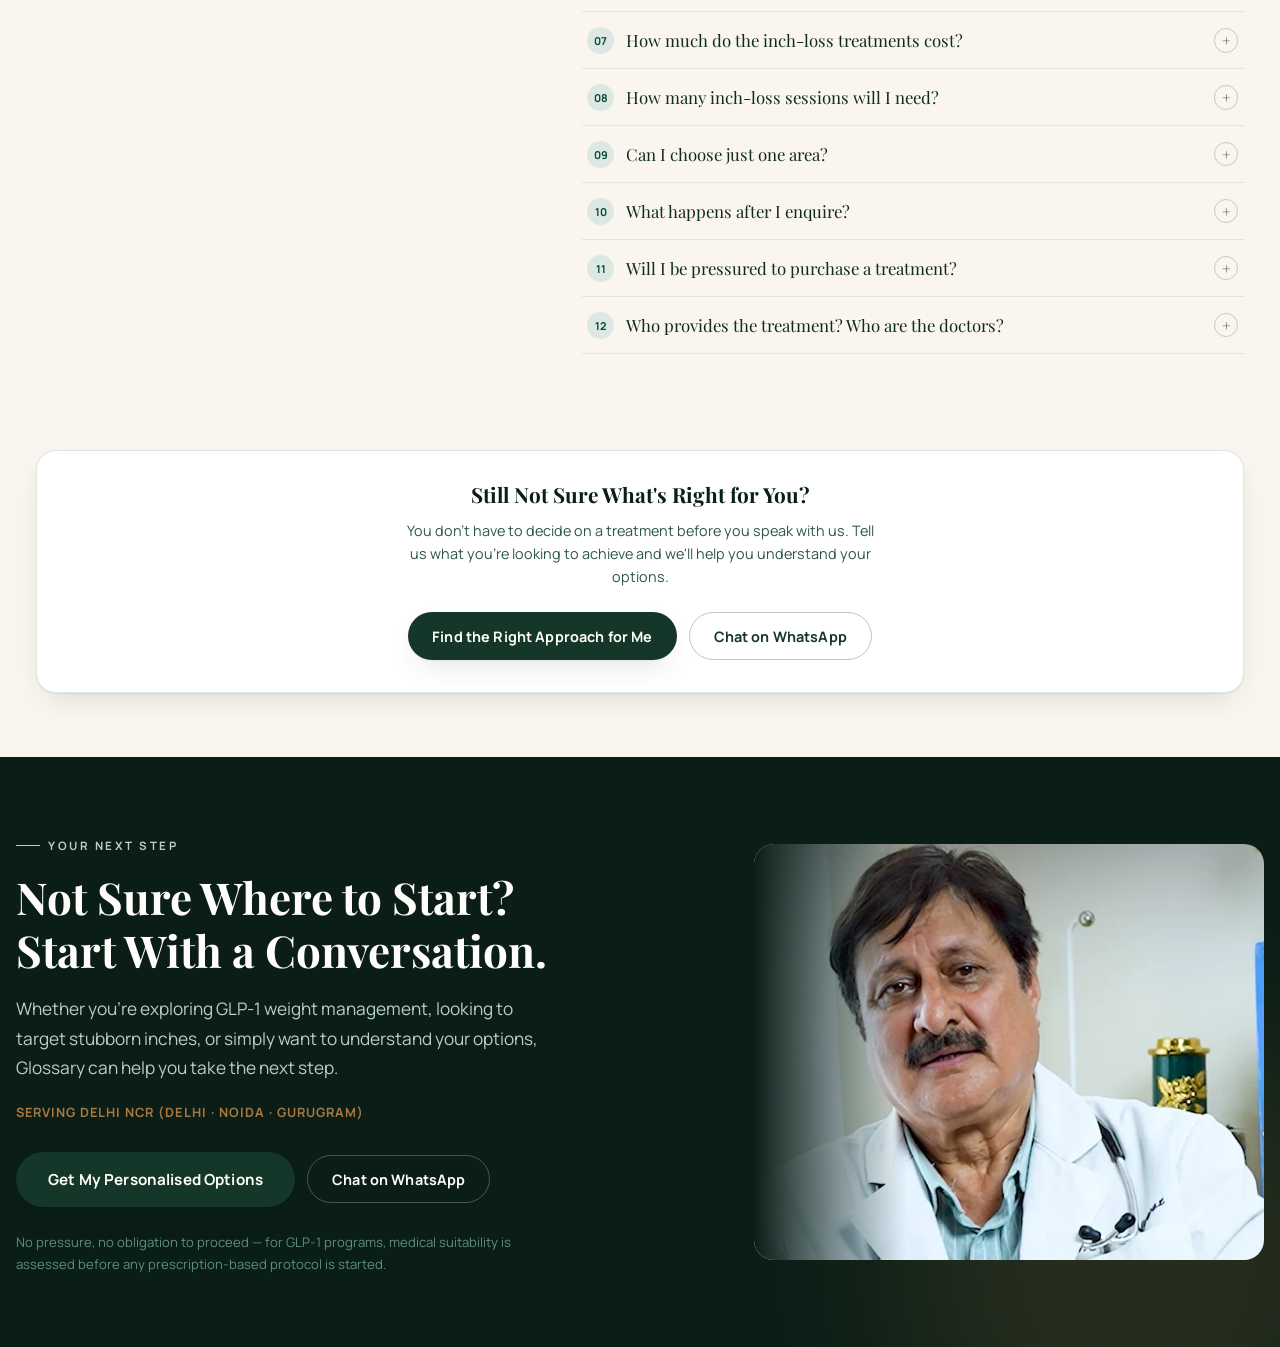
==== commit 111f4952: "Rebuild Calculator and Before/After from the specified reference structure CALCULATOR: restructured " ====
--- a/index.html
+++ b/index.html
@@ -314,12 +314,14 @@
 ========================================================== -->
 <section class="calculator" id="calculator">
   <div class="container">
-    <div class="calculator__card reveal calculator__layout">
-      <div class="calculator__intro">
+    <div class="calculator__card reveal">
+      <div class="section-head section-head--center calculator__head">
         <span class="section-tag">Weight Management</span>
         <h2>Explore Your Weight-Management Goal</h2>
-        <p>Enter your current weight and height to see your BMI and how a personalised Glossary plan could apply to you.</p>
-
+      </div>
+
+      <div class="calculator__layout">
+      <div class="calculator__intro">
         <label for="calcWeight" class="calculator__label">Choose Your Current Weight</label>
 
         <div class="calculator__gauge">
@@ -375,18 +377,18 @@
 
         <input type="range" id="calcWeight" min="40" max="150" value="70" step="1" aria-label="Current weight in kilograms" class="calculator__slider" />
 
-        <div class="calculator__field-compact">
-          <div class="calculator__field-compact-top">
-            <label for="calcHeight">Height</label>
-            <span><span id="calcHeightValue">165</span> cm</span>
-          </div>
+        <div class="calculator__height-inline">
+          <label for="calcHeight">Height: <strong><span id="calcHeightValue">165</span> cm</strong></label>
           <input type="range" id="calcHeight" min="140" max="200" value="165" step="1" aria-label="Height in centimetres" class="calculator__slider calculator__slider--compact" />
         </div>
       </div>
 
       <div class="calculator__outcome">
         <div class="calculator__result">
-          <span class="calculator__result-label">Your Result</span>
+          <div class="calculator__result-row">
+            <span>Current Weight</span>
+            <strong><span id="calcWeightEcho">70</span> kg</strong>
+          </div>
           <div class="calculator__result-row">
             <span>Your BMI</span>
             <span class="calculator__bmi-readout">
@@ -394,11 +396,11 @@
               <span class="calculator__bmi-tag" id="calcBmiTag">Overweight</span>
             </span>
           </div>
-          <p class="calculator__result-text">BMI is a general screening measure, not a diagnosis. A personalised weight-management range is determined after your medical consultation — not before.</p>
         </div>
 
         <button class="btn btn--primary btn--md full-width" data-open-booking data-program="glp1" data-source="calculator_section">Discuss My Options</button>
-        <p class="calculator__disclaimer">Illustrative estimate only. Individual results vary and depend on clinical assessment, treatment suitability and other factors. This does not guarantee weight loss.</p>
+        <p class="calculator__disclaimer">Your BMI is a general reference only, not a diagnosis. Illustrative estimate — individual results vary and depend on clinical assessment. This does not guarantee weight loss.</p>
+      </div>
       </div>
     </div>
   </div>
@@ -499,19 +501,7 @@
       <p>See how personalised treatment journeys can look across different body-contouring goals.</p>
     </div>
 
-    <div class="results__carousel reveal">
-      <div class="results__nav">
-        <button type="button" class="results__arrow" id="resultsPrev" aria-label="Previous treatment journey">
-          <svg viewBox="0 0 24 24" fill="none" stroke="currentColor" stroke-width="2" stroke-linecap="round" stroke-linejoin="round"><path d="M15 18l-6-6 6-6"/></svg>
-        </button>
-        <div class="results__dots" id="resultsDots"><!-- injected by main.js --></div>
-        <button type="button" class="results__arrow" id="resultsNext" aria-label="Next treatment journey">
-          <svg viewBox="0 0 24 24" fill="none" stroke="currentColor" stroke-width="2" stroke-linecap="round" stroke-linejoin="round"><path d="M9 18l6-6-6-6"/></svg>
-        </button>
-      </div>
-
-      <div class="results__stage" id="resultsStage"><!-- injected by main.js --></div>
-    </div>
+    <div class="results__grid" id="resultsGrid"><!-- injected by main.js: one card per journey, all shown at once --></div>
 
     <p class="results__disclaimer reveal">Individual results vary. Before-and-after images represent individual treatment journeys and are not a guarantee of similar results.</p>
   </div>
--- a/assets/css/style.css
+++ b/assets/css/style.css
@@ -426,7 +426,7 @@
 
 @media (min-width: 640px) { .goal-select__grid { grid-template-columns: repeat(3, 1fr); } }
 @media (min-width: 1024px) {
-  .goal-select { padding: 6rem 0; }
+  .goal-select { padding: 4.5rem 0; }
   .goal-select__grid { grid-template-columns: repeat(5, 1fr); }
 }
 
@@ -447,7 +447,7 @@
 .approach__step p { margin-top: 0.5rem; font-size: 0.9rem; line-height: 1.6; color: var(--forest-600); max-width: 30rem; }
 
 @media (min-width: 1024px) {
-  .approach { padding: 6rem 0; }
+  .approach { padding: 4rem 0; }
   .approach__timeline { display: grid; grid-template-columns: repeat(4, 1fr); gap: 2rem; }
   .approach__step { flex-direction: column; gap: 0.75rem; padding: 0 0 0 0; border-top: none; }
   /* Thin connecting rule running behind all four steps' numerals. */
@@ -544,7 +544,7 @@
 .glp1__content .reassurance { text-align: left; }
 
 @media (min-width: 1024px) {
-  .glp1 { padding: 6rem 0; }
+  .glp1 { padding: 4.5rem 0; }
   .glp1__layout { grid-template-columns: 0.85fr 1.15fr; gap: 4rem; }
 }
 
@@ -552,31 +552,27 @@
    WEIGHT-MANAGEMENT CALCULATOR — one compact card, not a full section of its
    own visual weight. Interactive but deliberately doesn't predict a number.
 ============================================================================= */
+/* Reference structure: one centered heading spanning the full card, then a
+   two-column body — gauge+slider left, a flat divided-row result panel and
+   CTA right — all on a single warm-neutral ground (not two differently
+   tinted columns). No predicted output: the result panel only ever reflects
+   the visitor's own entered numbers (weight, BMI), never a forecast. */
 .calculator { background: var(--ivory-100); padding: 3.5rem 0; }
 .calculator__card {
-  max-width: 54rem; margin: 0 auto; background: #fff; border: 1px solid var(--forest-100);
-  border-radius: 1.5rem; box-shadow: var(--shadow-card-hover); overflow: hidden;
-}
-.calculator__layout { display: grid; }
-.calculator__intro { padding: 2.25rem 1.75rem; }
-.calculator__intro .section-tag { justify-content: center; }
-.calculator__intro h2 { margin-top: 0.6rem; font-size: 1.6rem; text-align: center; }
-.calculator__intro > p { margin-top: 0.65rem; font-size: 0.9rem; text-align: center; color: var(--forest-600); line-height: 1.55; }
+  max-width: 54rem; margin: 0 auto; background: var(--sage-100); border: 1px solid var(--sage-200);
+  border-radius: 1.25rem; padding: 2rem 1.5rem;
+}
+.calculator__head { margin-bottom: 0.5rem; }
+.calculator__head h2 { margin-top: 0.5rem; font-size: 1.5rem; }
+.calculator__layout { display: grid; gap: 1.75rem; }
 .calculator__label {
-  display: block; margin-top: 1.5rem; text-align: center; font-size: 0.8rem; font-weight: 700; color: var(--forest-700);
-}
-
-/* ---- Result panel: distinct sage-tinted column so the calculator reads
-   as input (left) -> outcome (right), not one long stacked form. ---- */
-.calculator__outcome {
-  background: var(--sage-100); padding: 2.25rem 1.75rem; display: flex; flex-direction: column; justify-content: center;
-  border-top: 1px solid var(--sage-200);
+  display: block; text-align: center; font-size: 0.85rem; font-weight: 700; color: var(--forest-700);
 }
 
 /* ---- Gauge: decorative dial that tracks the slider, no predicted value.
    The reading sits BELOW the dial (not overlaid on the pivot) so the needle
    never sweeps through the number at the min/max ends of the range. ---- */
-.calculator__gauge { max-width: 17rem; margin: 0.75rem auto 0; }
+.calculator__gauge { max-width: 15.5rem; margin: 0.75rem auto 0; }
 .calculator__dial { display: block; width: 100%; height: auto; }
 #calcDialFill { transition: stroke-dashoffset 0.15s ease; }
 #calcNeedle { transition: transform 0.15s ease; }
@@ -588,7 +584,7 @@
 
 .calculator__slider {
   width: 100%; margin-top: 1rem; -webkit-appearance: none; appearance: none;
-  height: 0.4rem; border-radius: 999px; background: var(--forest-100); outline: none;
+  height: 0.4rem; border-radius: 999px; background: var(--sage-200); outline: none;
 }
 .calculator__slider::-webkit-slider-thumb {
   -webkit-appearance: none; appearance: none; width: 1.3rem; height: 1.3rem; border-radius: 999px;
@@ -599,45 +595,41 @@
   border: 3px solid #fff; box-shadow: var(--shadow-card); cursor: pointer;
 }
 
-/* ---- Height: compact secondary slider (weight keeps the big dial) ---- */
-.calculator__field-compact { margin-top: 1.25rem; }
-.calculator__field-compact-top {
-  display: flex; align-items: baseline; justify-content: space-between;
-  font-size: 0.8rem; font-weight: 700; color: var(--forest-700);
-}
-.calculator__slider--compact {
-  margin-top: 0.6rem;
-}
-.calculator__slider--compact::-webkit-slider-thumb { width: 1.1rem; height: 1.1rem; }
-.calculator__slider--compact::-moz-range-thumb { width: 1.1rem; height: 1.1rem; }
-
-.calculator__result-label {
-  display: block; font-size: 0.7rem; font-weight: 700; text-transform: uppercase; letter-spacing: 0.12em; color: var(--forest-500);
-}
+/* Height: a small inline control under the main weight slider — present
+   because real BMI needs it, but visually secondary to the weight gauge. */
+.calculator__height-inline { margin-top: 1.25rem; text-align: center; }
+.calculator__height-inline label { font-size: 0.75rem; color: var(--forest-600); }
+.calculator__height-inline label strong { color: var(--forest-800); }
+.calculator__height-inline .calculator__slider--compact { margin-top: 0.5rem; }
+.calculator__slider--compact::-webkit-slider-thumb { width: 1rem; height: 1rem; }
+.calculator__slider--compact::-moz-range-thumb { width: 1rem; height: 1rem; }
+
+/* ---- Result: a flat white panel with divided rows, sitting on the card's
+   sage ground — matches the reference's plain list, not a decorated card. ---- */
+.calculator__outcome { display: flex; flex-direction: column; justify-content: center; }
 .calculator__result {
-  margin-top: 0.75rem; padding: 1.1rem 1.25rem; border-radius: 0.9rem;
-  background: #fff; border: 1px solid var(--sage-200); box-shadow: var(--shadow-card);
+  padding: 0.25rem 1.25rem; border-radius: 0.75rem; background: #fff; border: 1px solid var(--sage-200);
 }
 .calculator__result-row {
   display: flex; align-items: baseline; justify-content: space-between;
-  font-size: 0.85rem; color: var(--forest-700); padding-bottom: 0.75rem; border-bottom: 1px solid var(--forest-100);
-}
+  font-size: 0.9rem; color: var(--forest-700); padding: 0.9rem 0; border-bottom: 1px solid var(--forest-100);
+}
+.calculator__result-row:last-child { border-bottom: none; }
+.calculator__result-row strong { font-family: var(--font-serif); font-size: 1.15rem; color: var(--forest-900); }
 .calculator__bmi-readout { display: flex; align-items: baseline; gap: 0.5rem; }
-.calculator__bmi-readout strong { font-family: var(--font-serif); font-size: 1.5rem; color: var(--brand-green); }
+.calculator__bmi-readout strong { font-family: var(--font-serif); font-size: 1.15rem; color: var(--brand-green); }
 .calculator__bmi-tag {
-  font-size: 0.68rem; font-weight: 700; text-transform: uppercase; letter-spacing: 0.06em;
+  font-size: 0.66rem; font-weight: 700; text-transform: uppercase; letter-spacing: 0.06em;
   color: var(--forest-500); background: var(--sage-100); border: 1px solid var(--sage-200);
   padding: 0.15rem 0.5rem; border-radius: 999px;
 }
-.calculator__result-text { margin-top: 0.65rem; font-size: 0.85rem; line-height: 1.55; color: var(--forest-600); }
-.calculator__outcome .btn { margin-top: 1.1rem; }
-.calculator__disclaimer { margin-top: 1rem; text-align: center; font-size: 0.7rem; line-height: 1.5; color: var(--forest-500); }
+.calculator__outcome .btn { margin-top: 1.25rem; }
+.calculator__disclaimer { margin-top: 0.9rem; text-align: center; font-size: 0.7rem; line-height: 1.5; color: var(--forest-600); }
 
 @media (min-width: 768px) {
-  .calculator__layout { grid-template-columns: 1.1fr 1fr; align-items: stretch; }
-  .calculator__intro { padding: 2.75rem 2.5rem; }
-  .calculator__intro h2, .calculator__intro .section-tag, .calculator__intro > p, .calculator__label { text-align: left; justify-content: flex-start; }
-  .calculator__outcome { padding: 2.75rem 2.5rem; border-top: none; border-left: 1px solid var(--sage-200); }
+  .calculator__card { padding: 2.75rem 3rem; }
+  .calculator__head { text-align: center; margin-bottom: 0.75rem; }
+  .calculator__layout { grid-template-columns: 1fr 1fr; align-items: center; gap: 2.5rem; margin-top: 0.75rem; }
 }
 
 /* =============================================================================
@@ -649,10 +641,10 @@
    captioned directly on it — a treatment panel, not a boxed icon+text card. */
 .treatment-card {
   display: flex; flex-direction: column; height: 100%; border-radius: 1.25rem;
-  border: 1px solid var(--forest-100); background: #fff; box-shadow: var(--shadow-card);
+  border: 1px solid var(--forest-100); background: #fff;
   overflow: hidden; transition: box-shadow 0.3s ease, transform 0.3s ease;
 }
-.treatment-card:hover { box-shadow: var(--shadow-card-hover); transform: translateY(-2px); }
+.treatment-card:hover { box-shadow: var(--shadow-card); transform: translateY(-2px); }
 .treatment-card__visual {
   position: relative; aspect-ratio: 4 / 5; overflow: hidden;
   display: flex; align-items: flex-end; justify-content: flex-start;
@@ -698,7 +690,7 @@
 
 @media (min-width: 640px) { .contouring__grid { grid-template-columns: repeat(2, 1fr); } }
 @media (min-width: 1024px) {
-  .contouring { padding: 6rem 0; }
+  .contouring { padding: 4rem 0; }
   .contouring__grid { grid-template-columns: repeat(3, 1fr); }
   .treatment-card__visual { aspect-ratio: 3 / 4; }
 }
@@ -728,91 +720,53 @@
    editorial rhythm, not another oversized full-screen block.
 ============================================================================= */
 .results { background: var(--ivory-100); padding: 3rem 0; }
-.results__carousel { margin-top: 2rem; max-width: 34rem; margin-left: auto; margin-right: auto; }
-@media (min-width: 1024px) { .results { padding: 5rem 0; } .results__carousel { max-width: 56rem; } }
-
-/* ---- Nav: prev arrow / dot indicators / next arrow ---- */
-.results__nav { display: flex; align-items: center; justify-content: center; gap: 1rem; }
-.results__arrow {
-  flex-shrink: 0; display: inline-flex; align-items: center; justify-content: center;
-  width: 2.5rem; height: 2.5rem; border-radius: 999px; background: #fff;
-  border: 1px solid var(--forest-100); color: var(--forest-700); box-shadow: var(--shadow-card);
-  transition: border-color 0.2s ease, color 0.2s ease, transform 0.15s ease;
-}
-.results__arrow svg { width: 1.1rem; height: 1.1rem; }
-.results__arrow:hover { border-color: var(--brand-green); color: var(--brand-green); }
-.results__arrow:active { transform: scale(0.94); }
-.results__dots { display: flex; align-items: center; gap: 0.6rem; }
-.results__dot {
-  flex-shrink: 0; width: 2.5rem; height: 2.5rem; border-radius: 999px; overflow: hidden;
-  background: var(--forest-100); border: 2px solid transparent; padding: 0;
-  transition: border-color 0.2s ease, transform 0.15s ease;
-}
-.results__dot img { width: 100%; height: 100%; object-fit: cover; }
-.results__dot-fallback {
-  display: flex; align-items: center; justify-content: center; width: 100%; height: 100%;
-  font-family: var(--font-serif); font-size: 0.9rem; color: var(--forest-500);
-}
-.results__dot.is-active { border-color: var(--brand-green); transform: scale(1.08); }
-
-/* ---- Stage: one slide visible at a time ---- */
-.results__stage { margin-top: 1.5rem; touch-action: pan-y; }
-.results__slide { display: none; }
-.results__slide.is-active { display: block; }
-.results__pair { display: grid; grid-template-columns: 1fr 1fr; gap: 0.6rem; }
+
+/* All three journeys shown at once, side by side — no arrows, no dots, no
+   picker interaction between the visitor and the proof. Equal treatment
+   for Abdomen/Hips/Thighs since each has its own Meta ad. */
+.results__grid { margin-top: 2rem; display: grid; gap: 1.5rem; }
+.results__card { display: flex; flex-direction: column; }
+.results__pair { display: grid; grid-template-columns: 1fr 1fr; gap: 0.5rem; }
+/* Restrained radius, no shadow — documentary/clinical proof imagery, not a
+   floating social-media card. */
 .results__shot {
-  position: relative; aspect-ratio: 3 / 4; overflow: hidden; border-radius: 1rem;
+  position: relative; aspect-ratio: 3 / 4; overflow: hidden; border-radius: 0.35rem;
   background: linear-gradient(160deg, var(--ivory-200), var(--sage-100));
-  box-shadow: var(--shadow-card);
+  border: 1px solid var(--forest-100);
 }
 .results__shot img { position: absolute; inset: 0; width: 100%; height: 100%; object-fit: cover; object-position: top center; }
 .results__shot-label {
-  position: absolute; left: 0.6rem; bottom: 0.6rem; z-index: 1;
-  padding: 0.3rem 0.65rem; border-radius: 999px; background: rgba(15, 42, 31, 0.72); backdrop-filter: blur(2px);
-  font-size: 0.66rem; font-weight: 700; text-transform: uppercase; letter-spacing: 0.1em; color: var(--ivory-50);
+  position: absolute; left: 0.5rem; bottom: 0.5rem; z-index: 1;
+  padding: 0.25rem 0.6rem; border-radius: 999px; background: rgba(15, 42, 31, 0.72); backdrop-filter: blur(2px);
+  font-size: 0.62rem; font-weight: 700; text-transform: uppercase; letter-spacing: 0.1em; color: var(--ivory-50);
 }
 
 /* No verified matched pair for this area yet — an honest "coming soon"
-   panel, matched in footprint to .results__pair so switching slides
-   doesn't jump the layout. Never a stock or mismatched photo. */
+   placeholder in the same grid slot. Never a stock or mismatched photo. */
 .results__pending {
-  aspect-ratio: 3 / 2; border-radius: 1.1rem; border: 1.5px dashed var(--forest-200);
+  aspect-ratio: 3 / 4; border-radius: 0.35rem; border: 1.5px dashed var(--forest-200);
   background: var(--sage-100); display: flex; flex-direction: column; align-items: center;
-  justify-content: center; gap: 0.75rem; padding: 1.5rem; text-align: center;
-}
-.results__pending svg { width: 2rem; height: 2rem; color: var(--forest-400); }
-.results__pending p { max-width: 20rem; font-size: 0.85rem; line-height: 1.5; color: var(--forest-500); }
-
-.results__info {
-  margin-top: 1rem; text-align: center; background: #fff; border: 1px solid var(--forest-100);
-  border-radius: 1rem; padding: 1.25rem 1.4rem; box-shadow: var(--shadow-card);
-}
-.results__info h3 { font-size: 1.3rem; }
-.results__info p { margin-top: 0.5rem; font-size: 0.9rem; line-height: 1.6; color: var(--forest-600); max-width: 30rem; margin-left: auto; margin-right: auto; }
-.results__info .btn { margin-top: 1.1rem; }
+  justify-content: center; gap: 0.6rem; padding: 1.25rem; text-align: center;
+}
+.results__pending svg { width: 1.75rem; height: 1.75rem; color: var(--forest-400); }
+.results__pending p { font-size: 0.78rem; line-height: 1.5; color: var(--forest-500); }
+
+.results__info { margin-top: 0.9rem; }
+.results__info h3 { font-family: var(--font-serif); font-size: 1.15rem; color: var(--forest-900); }
 
 /* A real client's own words about this treatment — reused from
    TESTIMONIALS, never claimed to caption the photographed person. */
 .results__quote {
-  margin: 1.1rem auto 0; padding: 1rem 1.1rem; max-width: 28rem; text-align: left;
-  background: var(--sage-100); border-left: 3px solid var(--brand-green); border-radius: 0 0.6rem 0.6rem 0;
-}
-.results__quote p { margin: 0; font-size: 0.88rem; line-height: 1.55; color: var(--forest-700); font-style: italic; }
-.results__quote cite { display: block; margin-top: 0.5rem; font-size: 0.74rem; font-style: normal; font-weight: 700; color: var(--forest-500); }
-
-@media (min-width: 1024px) {
-  .results__slide.is-active { display: grid; grid-template-columns: 1fr 1fr; gap: 2.5rem; align-items: center; }
-  .results__info { margin-top: 0; text-align: left; padding: 2rem; }
-  .results__info p { margin-left: 0; margin-right: 0; }
-  .results__quote { margin-left: 0; margin-right: 0; }
-  .results__pair { gap: 1rem; }
-  .results__shot { aspect-ratio: 3 / 4; }
-}
+  margin-top: 0.6rem; font-size: 0.82rem; line-height: 1.5; color: var(--forest-600); font-style: italic;
+}
+.results__quote span { display: block; margin-top: 0.35rem; font-size: 0.7rem; font-style: normal; font-weight: 700; color: var(--forest-500); }
+.results__info .btn { margin-top: 0.9rem; width: 100%; }
 
 .results__disclaimer {
   margin: 2rem auto 0; max-width: 38rem; text-align: center; font-size: 0.74rem; line-height: 1.6; color: var(--forest-400);
 }
 
+@media (min-width: 640px) { .results__grid { grid-template-columns: repeat(3, 1fr); gap: 1.25rem; } }
 @media (min-width: 1024px) { .results { padding: 4.5rem 0; } }
 
 /* =============================================================================
@@ -838,30 +792,30 @@
 .tech__index-body h3 { font-size: 1.05rem; }
 .tech__index-body p { margin-top: 0.25rem; font-size: 0.85rem; line-height: 1.5; color: var(--forest-600); }
 
-@media (min-width: 1024px) { .tech { padding: 6rem 0; } }
+@media (min-width: 1024px) { .tech { padding: 4rem 0; } }
 
 /* =============================================================================
    TESTIMONIALS
 ============================================================================= */
-.testimonials { background: var(--ivory-100); padding: 4rem 0; }
+.testimonials { background: var(--ivory-100); padding: 3rem 0; }
 .testimonials__rating { margin-top: 1rem; display: flex; align-items: center; justify-content: center; gap: 0.6rem; font-size: 0.9rem; font-weight: 700; color: var(--forest-700); }
 /* A compact real-numbers strip — same "let the numbers do the talking"
    pattern common to conversion-focused sections, built from data already
    stated elsewhere on the site (config.js), never invented for this. */
-.stats-strip { margin-top: 1.25rem; display: flex; flex-wrap: wrap; justify-content: center; gap: 0.75rem; }
+.stats-strip { margin-top: 1rem; display: flex; flex-wrap: wrap; justify-content: center; gap: 0.75rem; }
 .stats-strip__item {
   display: flex; align-items: baseline; gap: 0.4rem; padding: 0.6rem 1.1rem;
   border: 1px solid var(--forest-100); border-radius: 999px; background: #fff;
 }
 .stats-strip__num { font-family: var(--font-serif); font-size: 1.15rem; font-weight: 700; color: var(--brand-green); }
 .stats-strip__label { font-size: 0.72rem; font-weight: 700; text-transform: uppercase; letter-spacing: 0.04em; color: var(--forest-500); }
-.testimonials__layout { margin-top: 3rem; }
+.testimonials__layout { margin-top: 1.75rem; }
 .testimonial-card {
   position: relative; overflow: hidden; display: flex; flex-direction: column;
-  border-radius: 1.1rem; border: 1px solid var(--forest-100); background: #fff; padding: 1.5rem; box-shadow: var(--shadow-card);
+  border-radius: 1rem; border: 1px solid var(--forest-100); background: #fff; padding: 1.25rem;
   transition: box-shadow 0.3s ease, transform 0.3s ease;
 }
-.testimonial-card:hover { box-shadow: var(--shadow-card-hover); transform: translateY(-2px); }
+.testimonial-card:hover { box-shadow: var(--shadow-card); transform: translateY(-2px); }
 .testimonial-card::before {
   content: "\201C"; position: absolute; top: -1.25rem; right: 0.75rem; font-family: var(--font-serif);
   font-size: 6rem; line-height: 1; color: var(--forest-100); z-index: 0; pointer-events: none;
@@ -889,7 +843,7 @@
    brand-green, big serif quote — not a smaller card with a coloured border.
    It's meant to stop the scroll before the supporting grid reads as proof. */
 .testimonial-card--featured {
-  background: var(--brand-green); border-color: var(--brand-green); padding: 2rem;
+  background: var(--brand-green); border-color: var(--brand-green); padding: 1.5rem;
 }
 .testimonial-card--featured::before { color: rgba(255, 255, 255, 0.1); }
 .testimonial-card--featured .stars { color: var(--bronze); }
@@ -909,18 +863,18 @@
   .testimonial-card--featured .testimonial-quote { font-size: 1.5rem; }
 }
 @media (min-width: 1024px) {
-  .testimonials { padding: 6rem 0; }
+  .testimonials { padding: 4rem 0; }
   .testimonials__grid { grid-template-columns: repeat(3, 1fr); }
 }
 
 /* =============================================================================
    REELS
 ============================================================================= */
-.reels { background: var(--ivory-100); padding: 4rem 0; }
+.reels { background: var(--ivory-100); padding: 3rem 0; }
 
 /* ---------- Phone-mockup grid ---------- */
 .phone-mockup-grid {
-  margin-top: 3rem; display: grid; grid-template-columns: repeat(2, 1fr); gap: 1.25rem;
+  margin-top: 2.25rem; display: grid; grid-template-columns: repeat(2, 1fr); gap: 1.25rem;
 }
 .phone-mockup {
   background: none; border: none; padding: 0; cursor: pointer; text-align: left;
@@ -965,7 +919,7 @@
 .reel-lightbox video { width: 100%; height: 100%; border-radius: 1rem; background: #000; }
 .reel-lightbox__close { position: absolute; top: -2.5rem; right: 0; background: none; border: none; color: #fff; font-weight: 700; font-size: 0.9rem; }
 
-@media (min-width: 1024px) { .reels { padding: 6rem 0; } }
+@media (min-width: 1024px) { .reels { padding: 4rem 0; } }
 
 /* =============================================================================
    WHY GLOSSARY
@@ -1062,47 +1016,38 @@
 /* =============================================================================
    FAQ
 ============================================================================= */
-.faq { background: var(--ivory-100); padding: 4rem 0; }
+.faq { background: var(--ivory-100); padding: 3rem 0; }
 .faq__intro { max-width: 34rem; }
 .faq__reviewed {
   margin-top: 0.75rem; font-size: 0.75rem; font-weight: 700; color: var(--forest-500);
   text-transform: uppercase; letter-spacing: 0.06em;
 }
-.faq__list { margin-top: 2.5rem; border-radius: 1.1rem; border: 1px solid var(--forest-100); background: #fff; overflow: hidden; display: flex; flex-direction: column; gap: 0.6rem; padding: 0.6rem; }
-/* White by default, green only on hover/open — the pill fills with brand
-   green and the text flips to white as a visitor's cursor lands on it. */
-.faq__item { border-radius: 0.85rem; overflow: hidden; background: transparent; }
+/* Flat editorial list — a single top rule and a divider between items, not
+   a bordered card wrapping another bordered card per item. */
+.faq__list { margin-top: 1.75rem; border-top: 1px solid var(--forest-100); }
+.faq__item { border-bottom: 1px solid var(--forest-100); }
 .faq__item summary {
   cursor: pointer; list-style: none; display: flex; align-items: center; justify-content: space-between; gap: 1rem;
-  font-family: var(--font-serif); font-size: 1rem; color: var(--forest-900); background: #fff;
-  border: 1px solid var(--forest-100); padding: 1.1rem 1.25rem; border-radius: 0.85rem;
-  transition: background 0.2s ease, color 0.2s ease, border-radius 0.2s ease;
-}
-.faq__item[open] summary { border-radius: 0.85rem 0.85rem 0 0; }
-.faq__item:hover summary, .faq__item[open] summary {
-  background: var(--brand-green); color: #fff; border-color: var(--brand-green);
-}
+  font-family: var(--font-serif); font-size: 0.98rem; color: var(--forest-900);
+  padding: 0.9rem 0.35rem; transition: color 0.2s ease;
+}
+.faq__item:hover summary, .faq__item[open] summary { color: var(--brand-green); }
 .faq__item summary::-webkit-details-marker { display: none; }
 .faq__item summary::after {
-  content: "+"; flex-shrink: 0; width: 1.6rem; height: 1.6rem; border-radius: 999px;
+  content: "+"; flex-shrink: 0; width: 1.4rem; height: 1.4rem; border-radius: 999px;
   border: 1px solid var(--forest-200); display: flex; align-items: center; justify-content: center;
-  font-size: 1rem; color: var(--forest-700); transition: transform 0.25s ease, background 0.25s ease, color 0.25s ease, border-color 0.25s ease;
-}
-.faq__item:hover summary::after, .faq__item[open] summary::after {
-  border-color: rgba(255, 255, 255, 0.5); color: #fff;
-}
-.faq__item[open] summary::after { transform: rotate(45deg); background: #fff; color: var(--brand-green); border-color: #fff; }
-.faq__q { display: flex; align-items: center; gap: 0.9rem; }
+  font-size: 0.9rem; color: var(--forest-700); transition: transform 0.25s ease, background 0.25s ease, color 0.25s ease, border-color 0.25s ease;
+}
+.faq__item:hover summary::after { border-color: var(--brand-green); color: var(--brand-green); }
+.faq__item[open] summary::after { transform: rotate(45deg); background: var(--brand-green); color: #fff; border-color: var(--brand-green); }
+.faq__q { display: flex; align-items: center; gap: 0.75rem; }
 .faq__num {
   flex-shrink: 0; display: inline-flex; align-items: center; justify-content: center;
-  width: 1.9rem; height: 1.9rem; border-radius: 999px; background: var(--forest-100);
-  font-family: var(--font-sans); font-size: 0.72rem; font-weight: 700; color: var(--brand-green);
-  transition: background 0.2s ease, color 0.2s ease;
-}
-.faq__item:hover .faq__num, .faq__item[open] .faq__num { background: rgba(255, 255, 255, 0.18); color: #fff; }
-.faq__item p { margin: 0.85rem 1.25rem 0; font-size: 0.88rem; line-height: 1.65; color: var(--forest-700); }
-.faq__item > :last-child { margin-bottom: 1.1rem; }
-.faq__bullets { list-style: none; margin: 0.85rem 1.25rem 0; padding: 0; display: flex; flex-direction: column; gap: 0.4rem; }
+  width: 1.7rem; height: 1.7rem; border-radius: 999px; background: var(--forest-100);
+  font-family: var(--font-sans); font-size: 0.68rem; font-weight: 700; color: var(--brand-green);
+}
+.faq__item p { margin: 0 0.35rem 0.9rem; font-size: 0.86rem; line-height: 1.6; color: var(--forest-600); max-width: 40rem; }
+.faq__bullets { list-style: none; margin: 0 0.35rem 0.9rem; padding: 0; display: flex; flex-direction: column; gap: 0.4rem; }
 .faq__bullets li { position: relative; padding-left: 1.1rem; font-size: 0.88rem; line-height: 1.5; color: var(--forest-700); }
 .faq__bullets li::before { content: ""; position: absolute; left: 0; top: 0.55rem; width: 0.35rem; height: 0.35rem; border-radius: 999px; background: var(--bronze); }
 .faq__bullets--inline { flex-direction: row; flex-wrap: wrap; gap: 0.5rem 1.5rem; }
@@ -1134,7 +1079,7 @@
   .faq__list { margin-top: 0; }
   .faq__cta-block { grid-column: 1 / -1; }
 }
-@media (min-width: 1024px) { .faq { padding: 6rem 0; } }
+@media (min-width: 1024px) { .faq { padding: 4rem 0; } }
 
 /* =============================================================================
    FINAL CTA
@@ -1170,7 +1115,7 @@
   .final-cta { padding: 0; }
   .final-cta__layout {
     display: grid; grid-template-columns: 1.15fr 0.85fr; align-items: center; gap: 3rem;
-    text-align: left; padding: 6rem 0;
+    text-align: left; padding: 4.5rem 0;
   }
   .final-cta__content > p { margin-left: 0; margin-right: 0; }
   .final-cta__actions { justify-content: flex-start; }
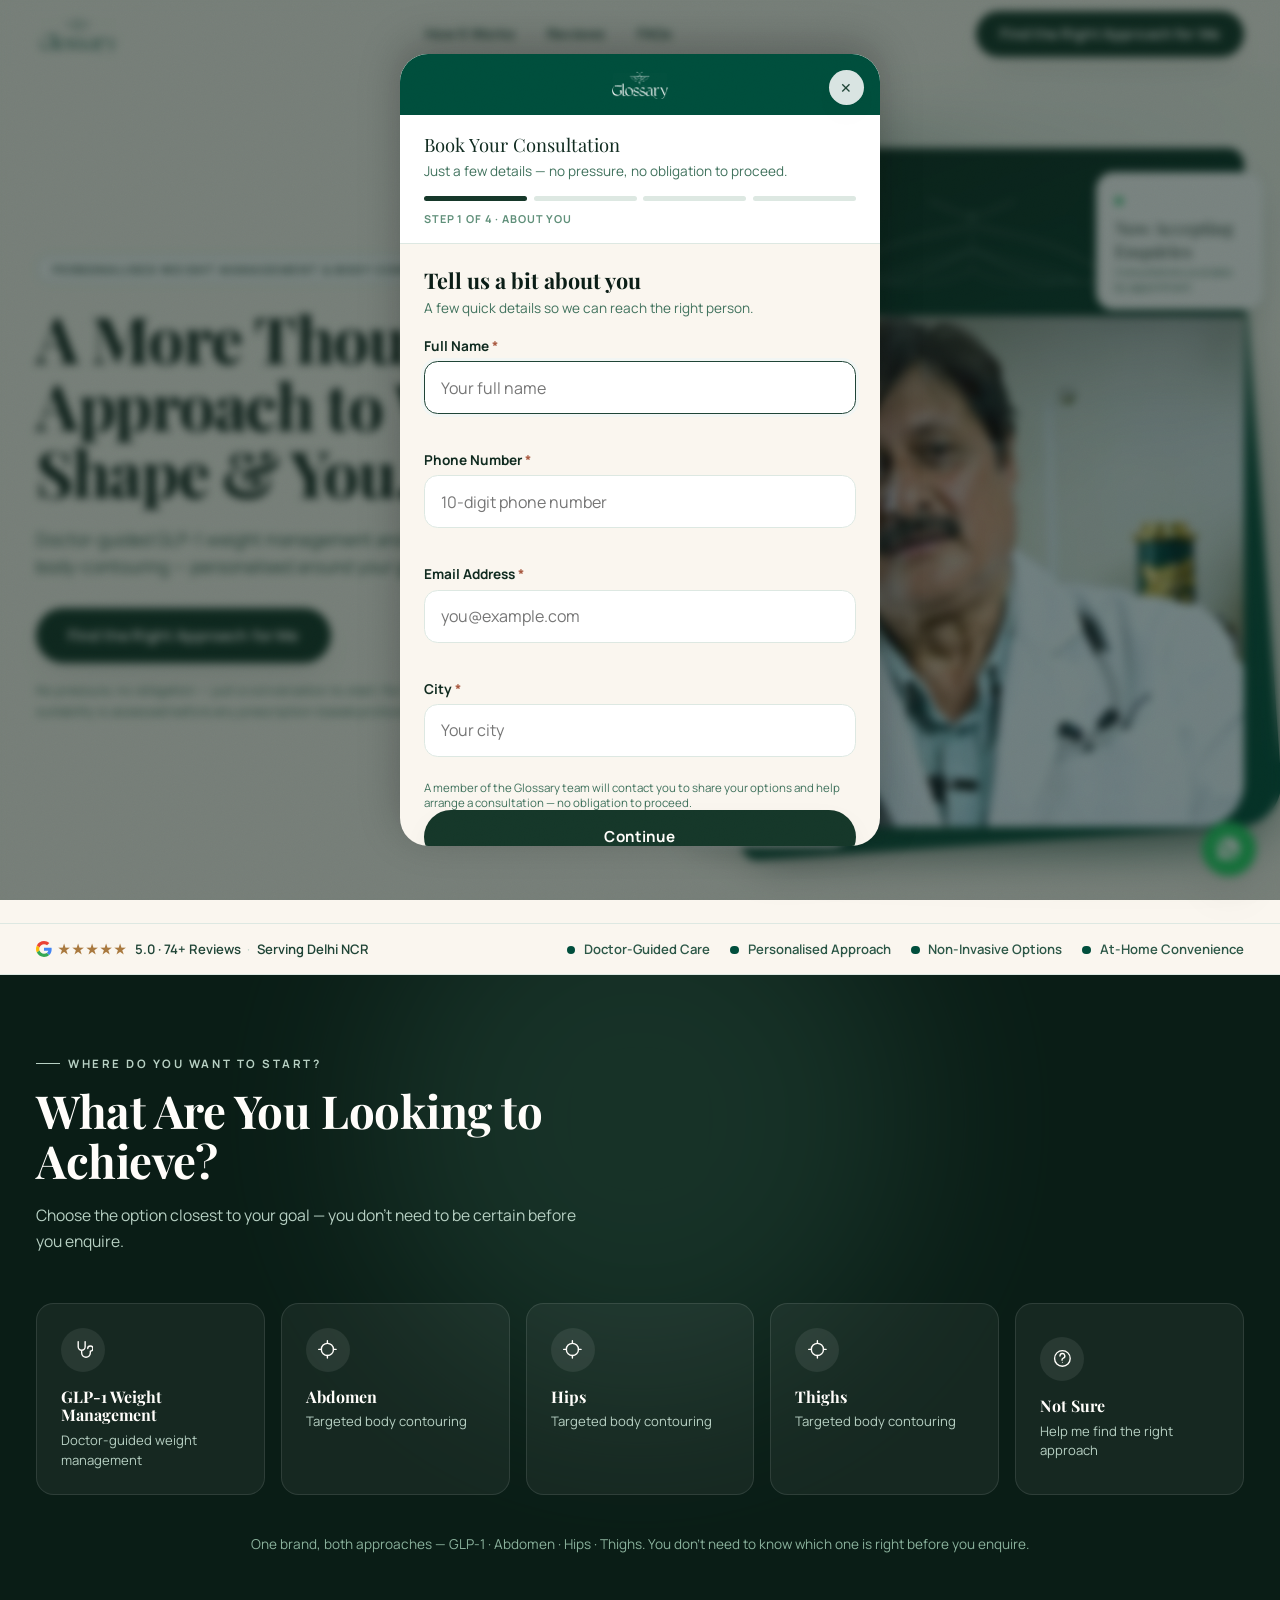
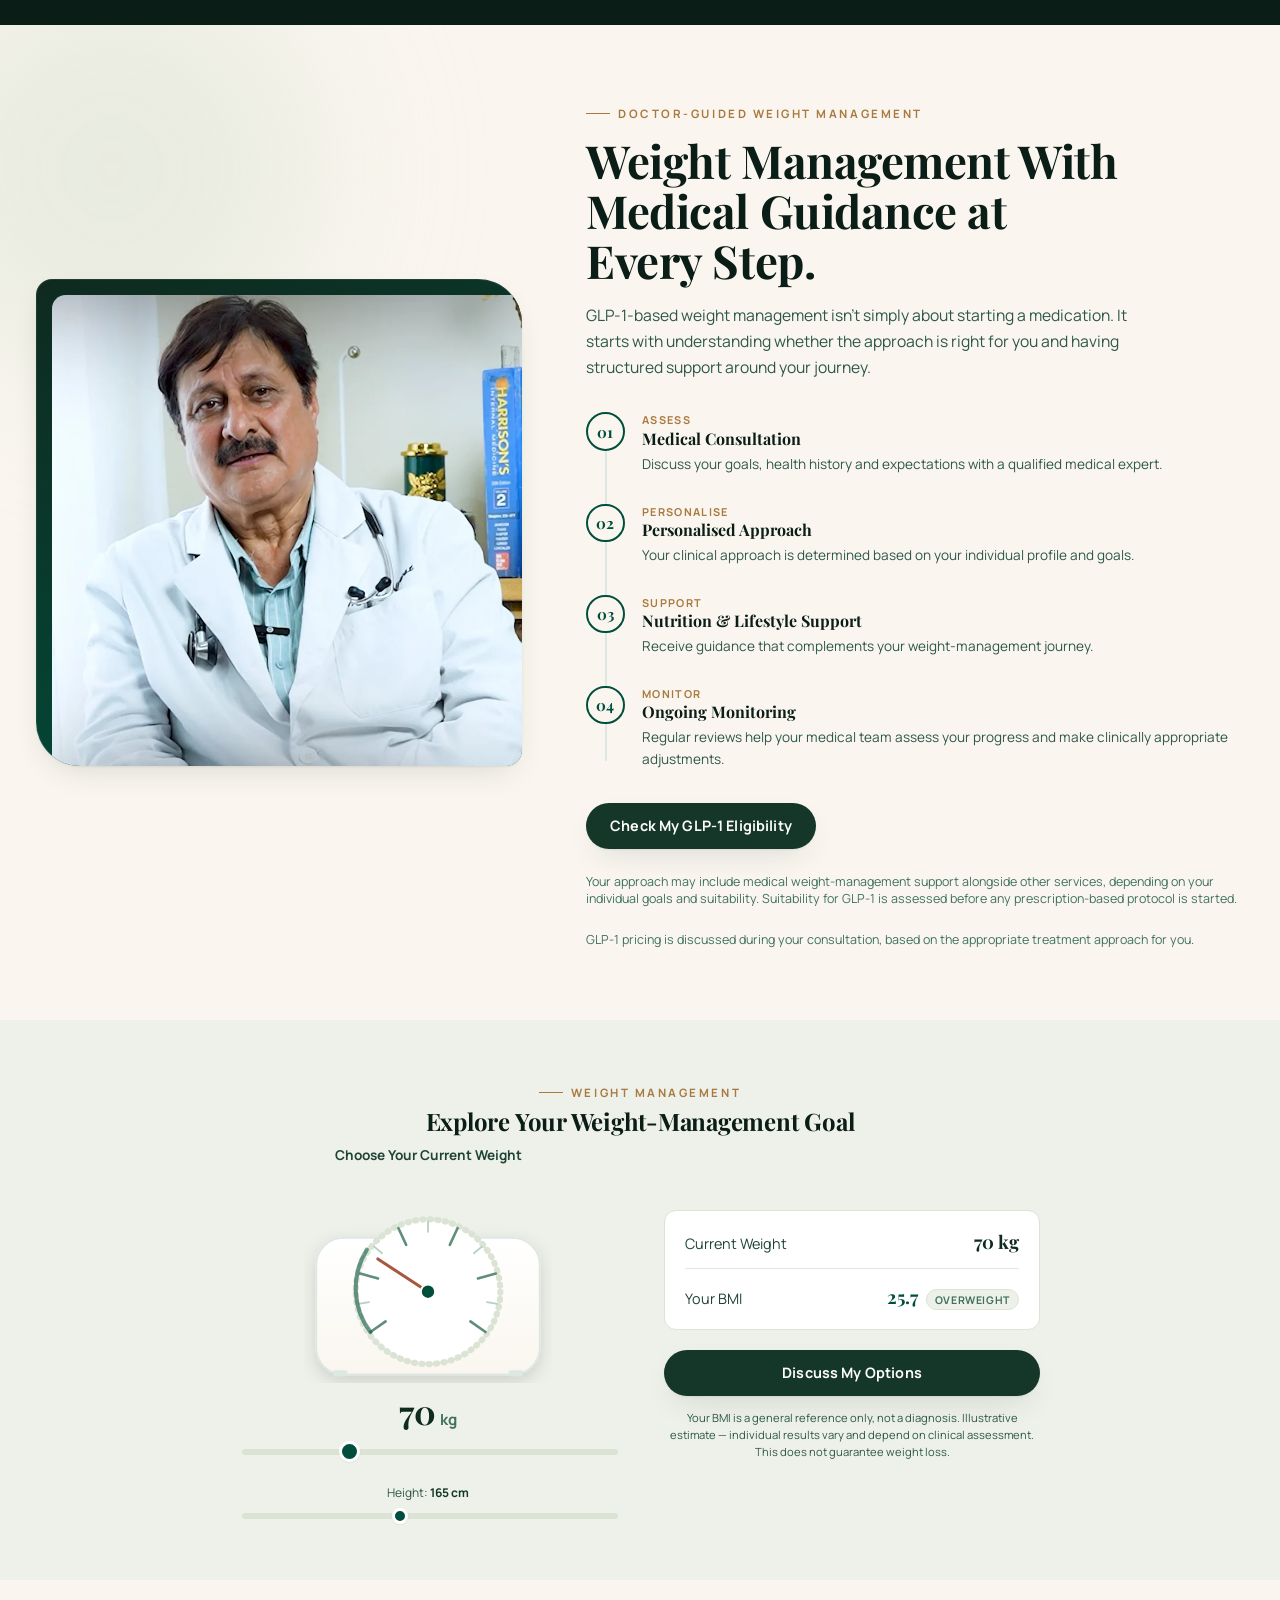
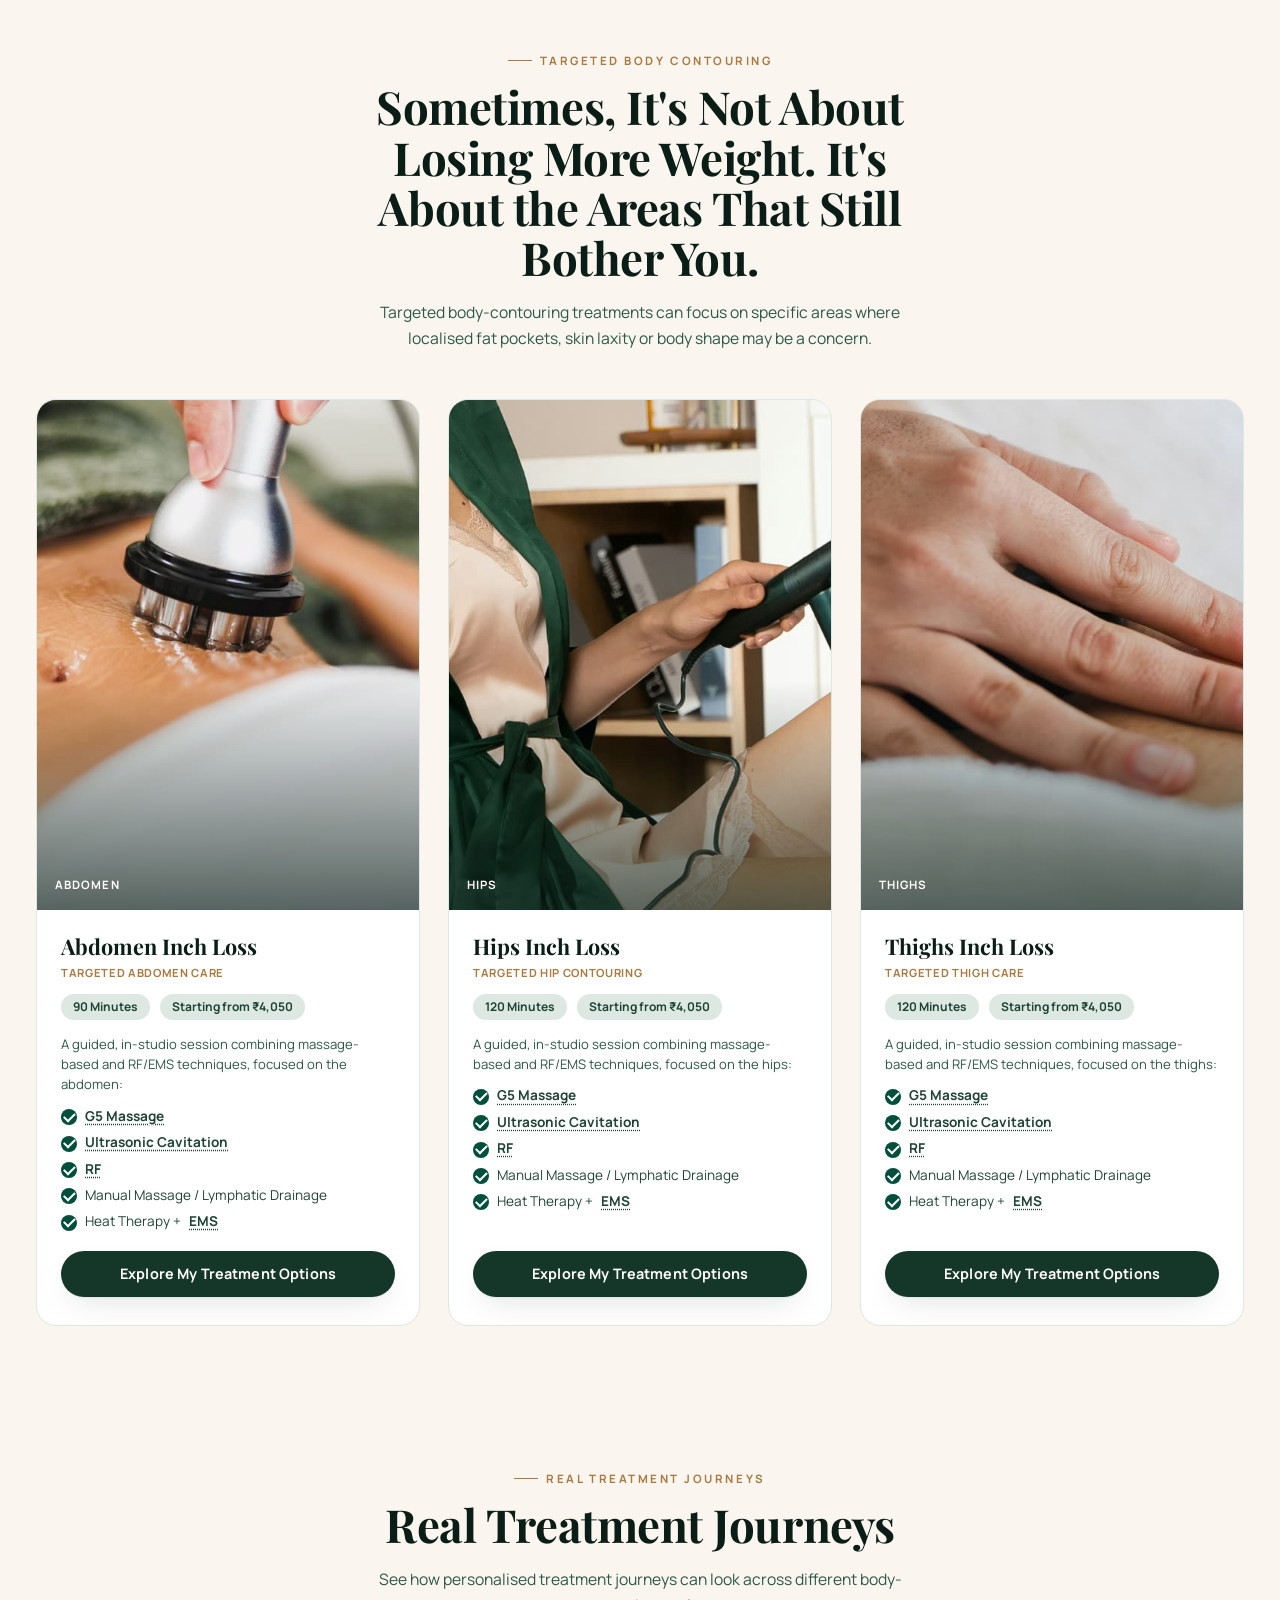
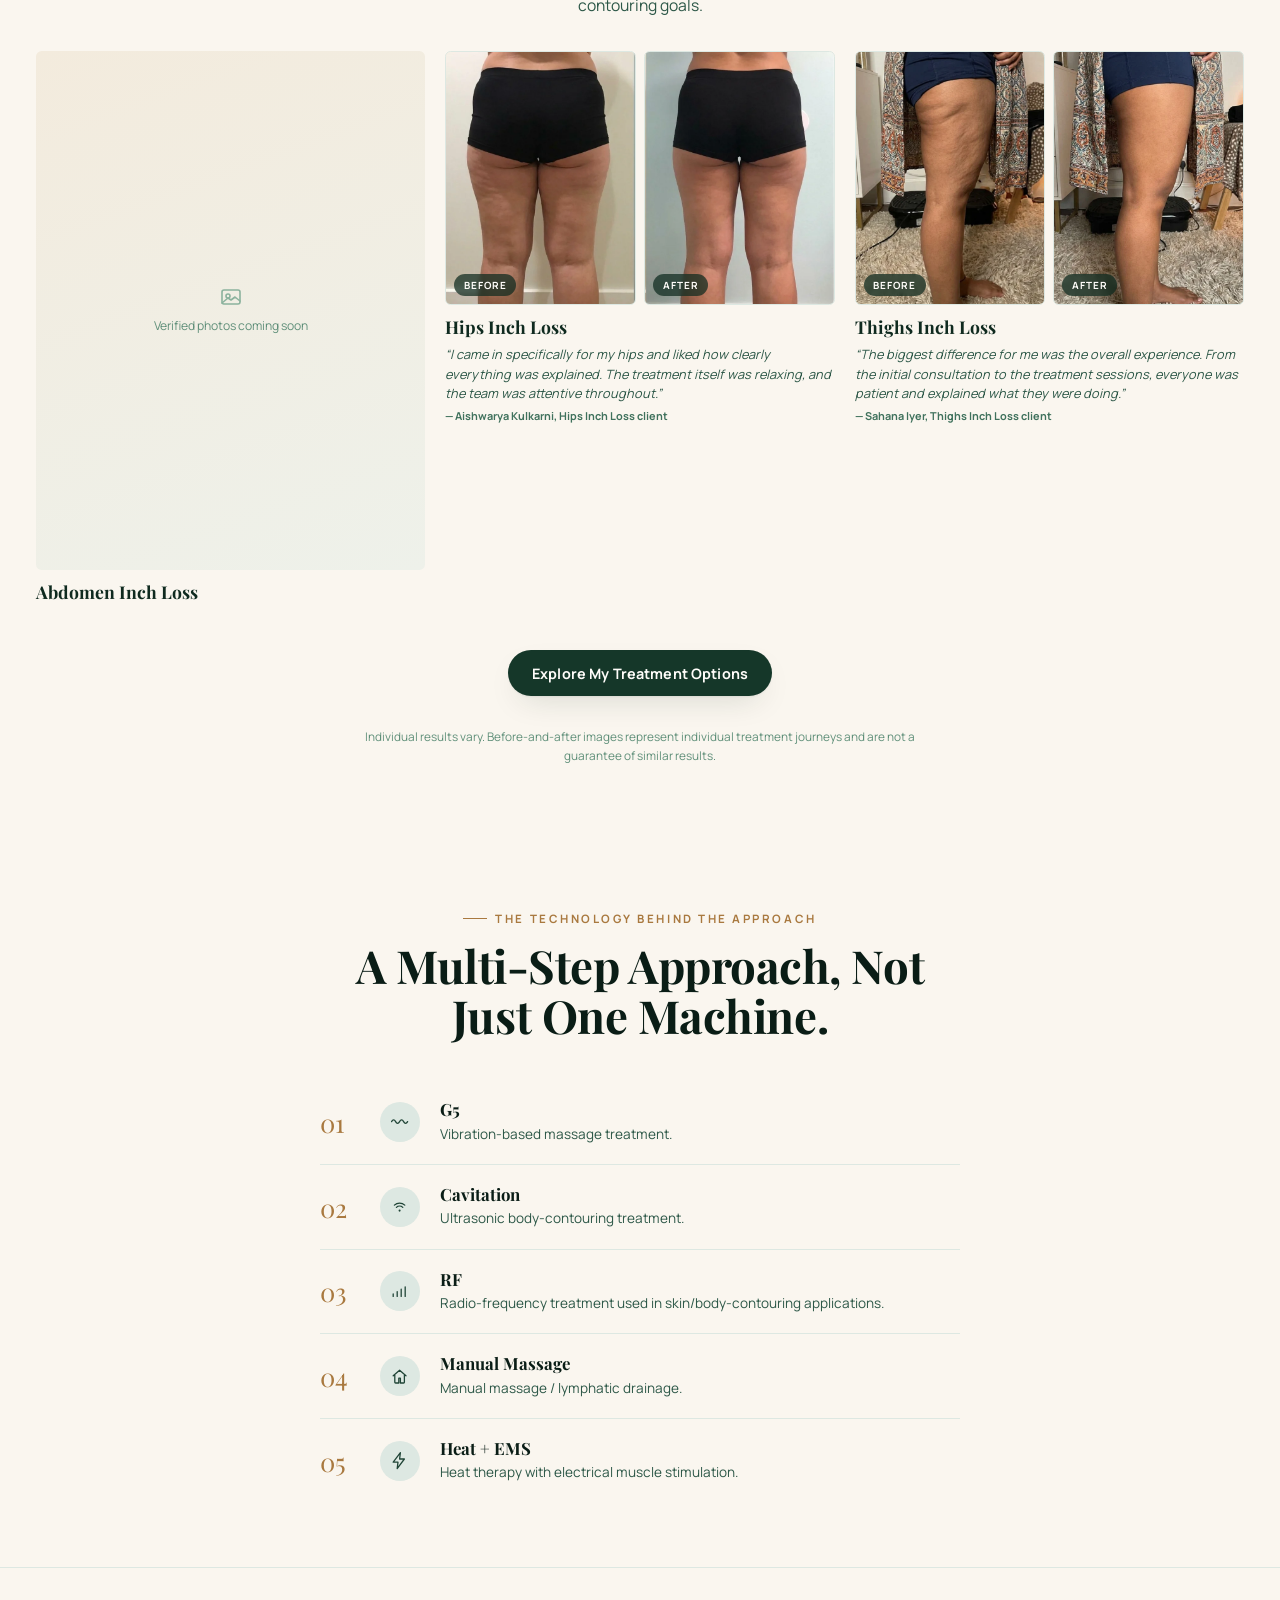
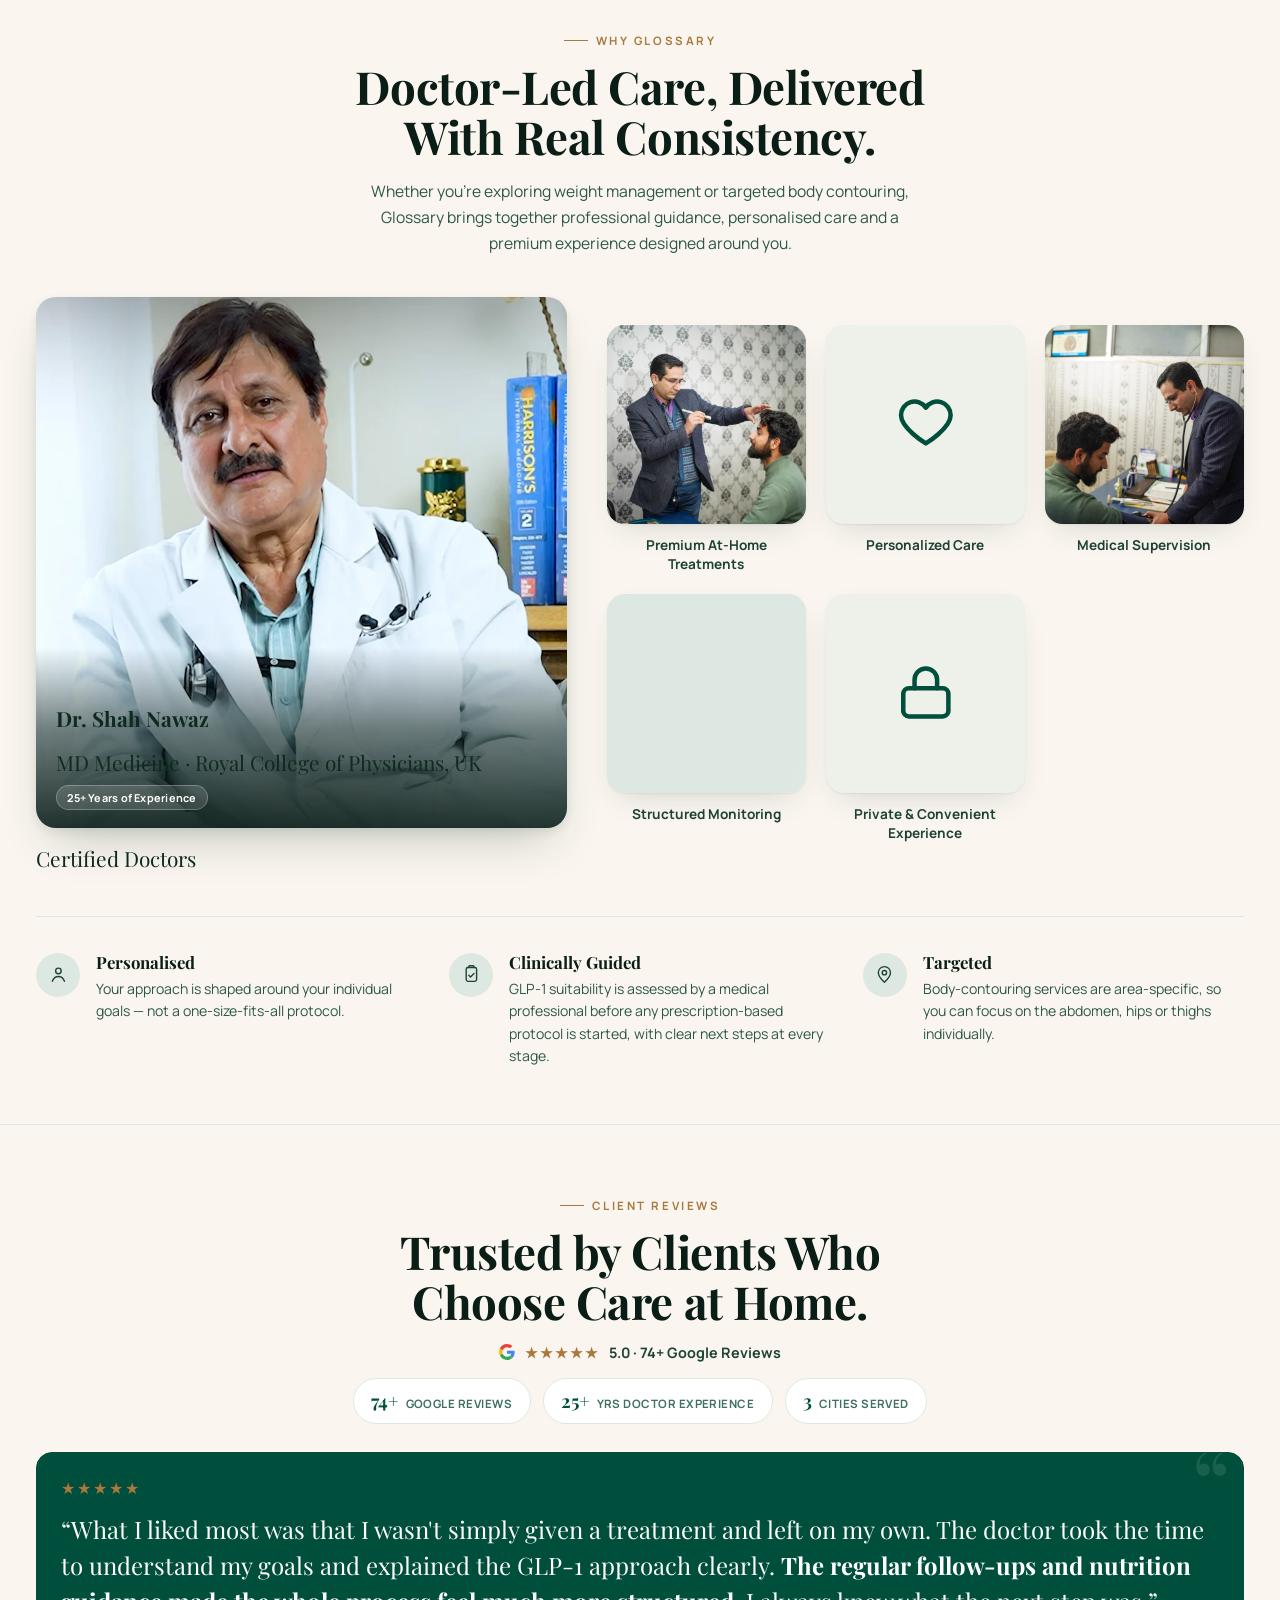
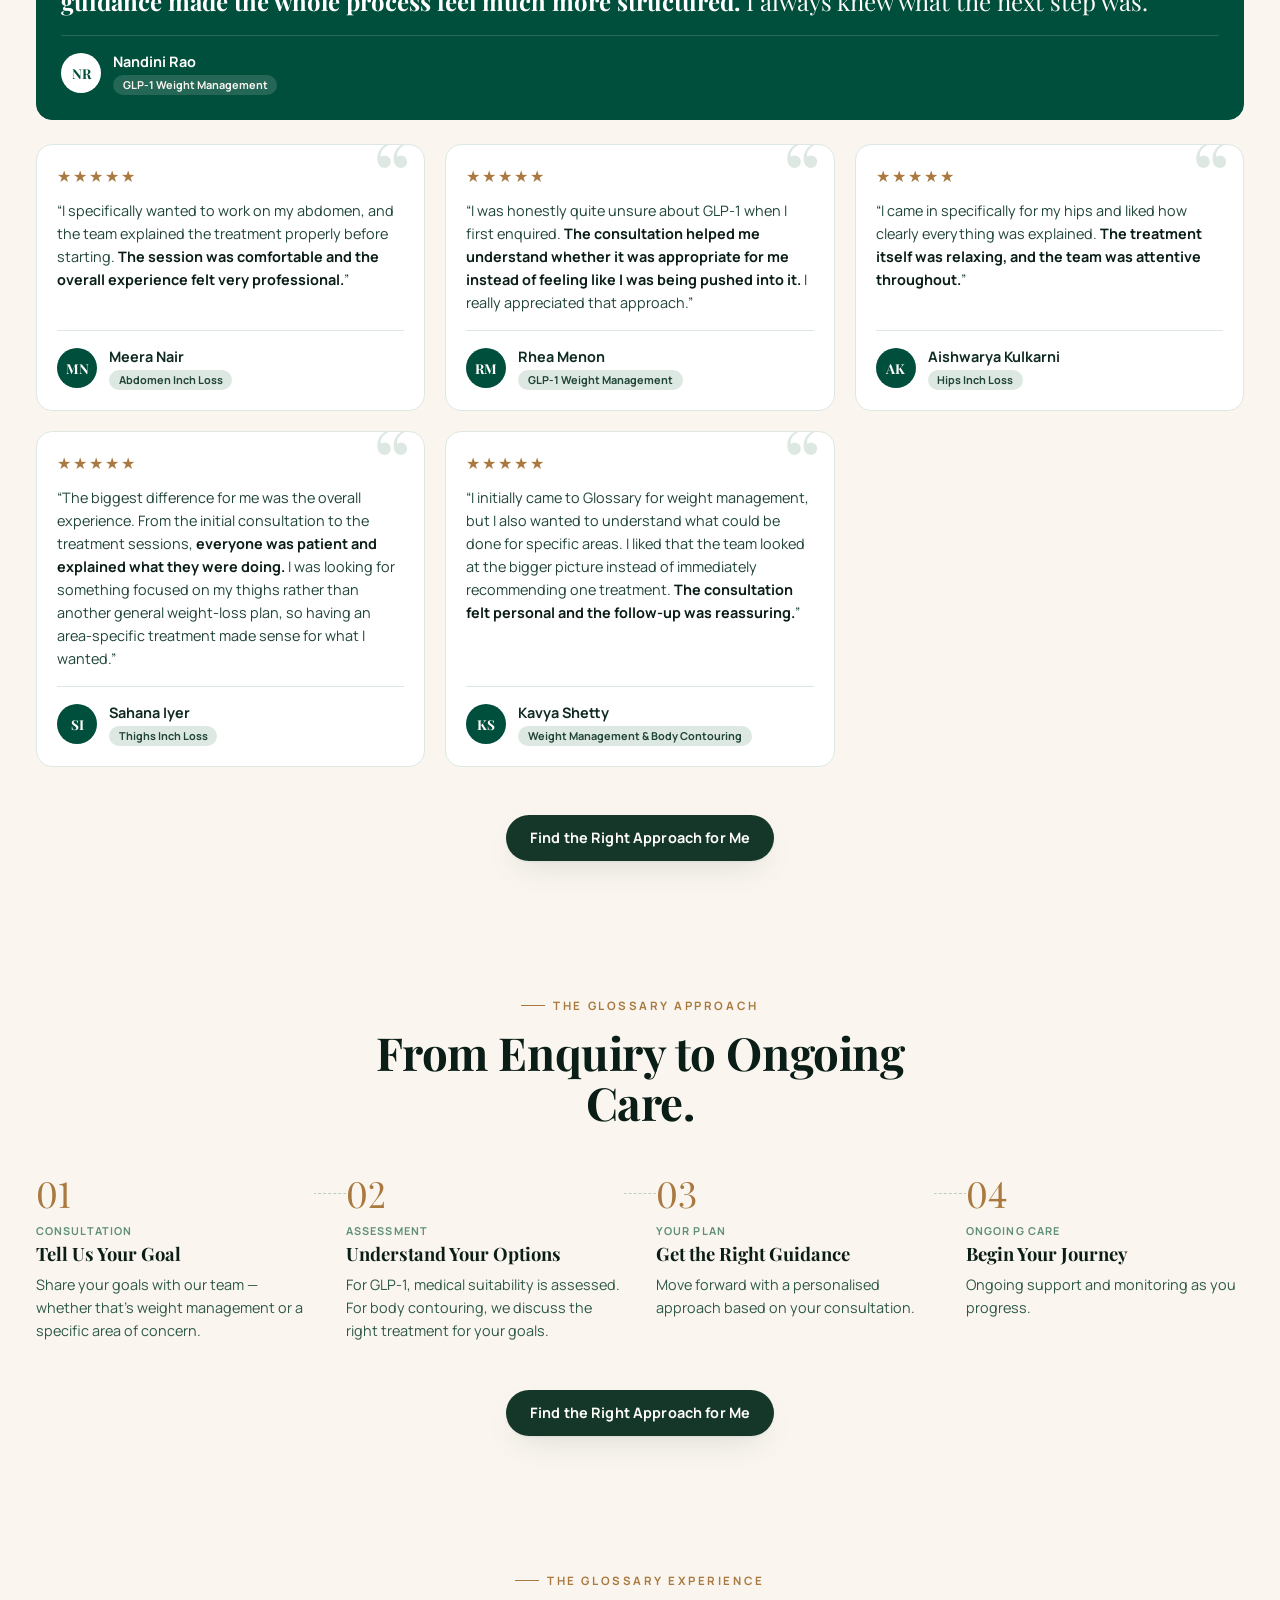
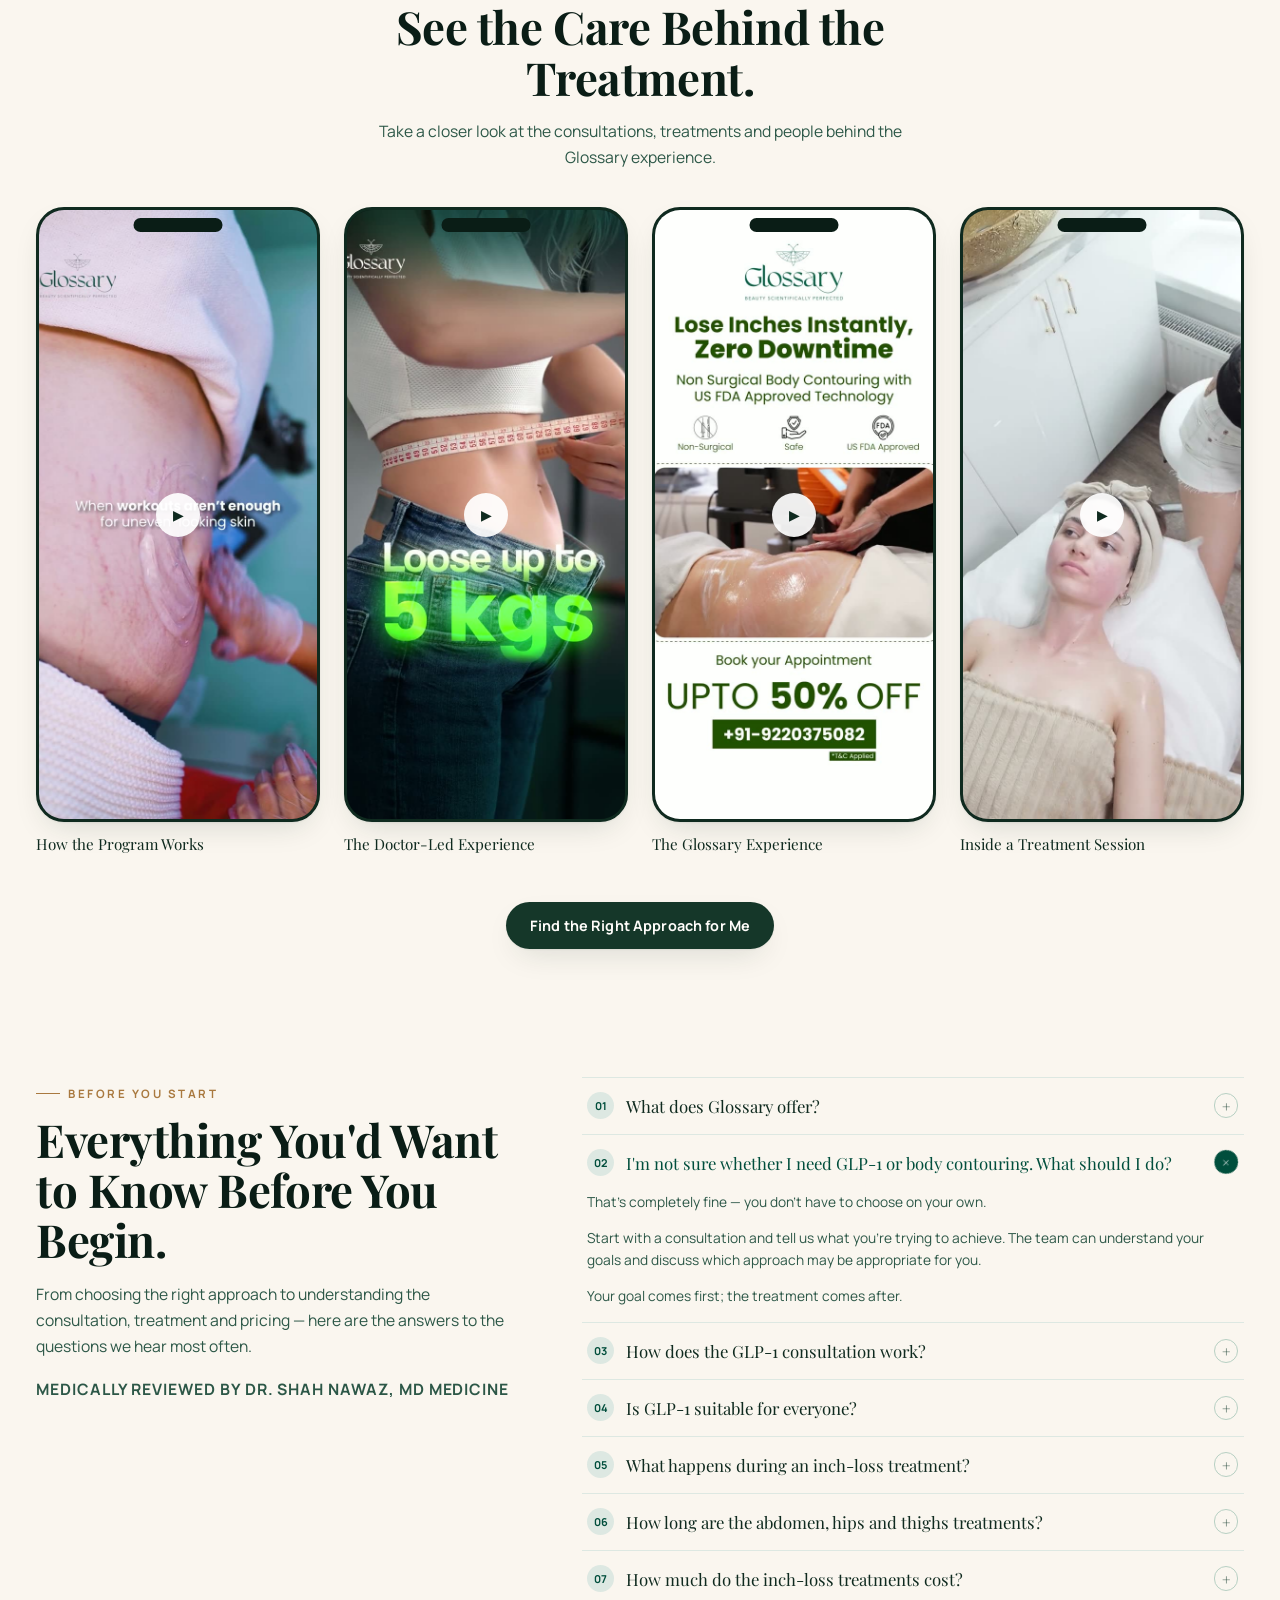
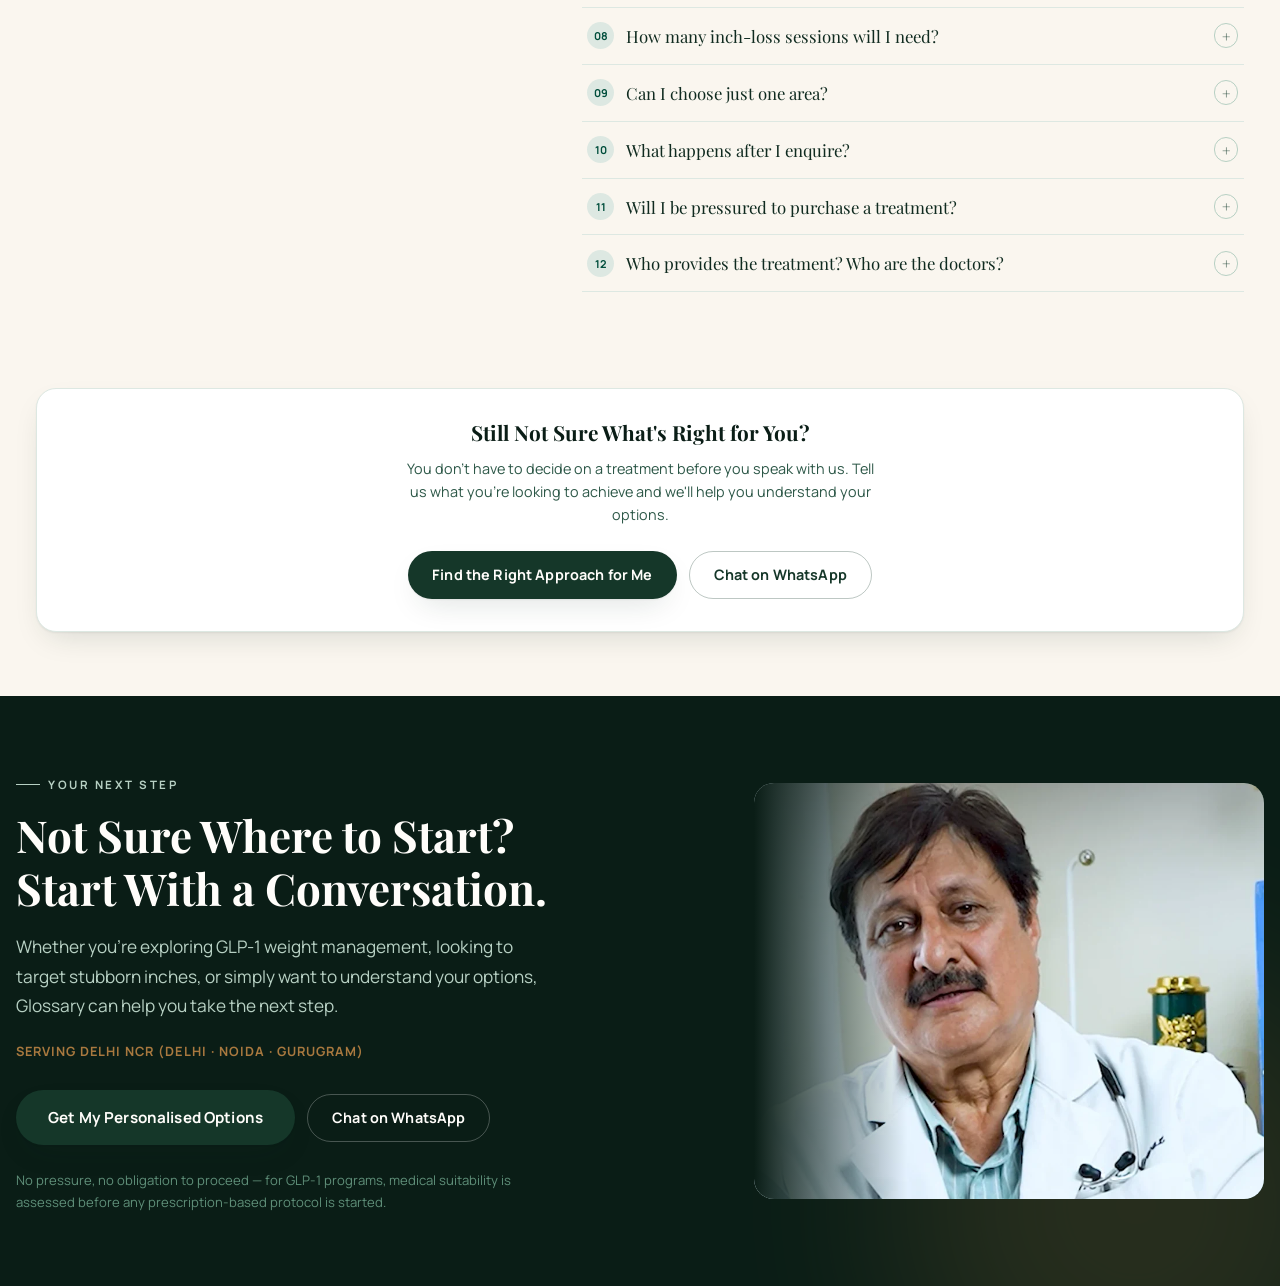
==== commit c68230a3: "Remove card-in-a-section box UI from Calculator and Before/After CALCULATOR: the section itself is n" ====
--- a/index.html
+++ b/index.html
@@ -503,6 +503,9 @@
 
     <div class="results__grid" id="resultsGrid"><!-- injected by main.js: one card per journey, all shown at once --></div>
 
+    <div class="center-cta reveal">
+      <button class="btn btn--primary btn--md" data-open-booking data-source="results_section">Explore My Treatment Options</button>
+    </div>
     <p class="results__disclaimer reveal">Individual results vary. Before-and-after images represent individual treatment journeys and are not a guarantee of similar results.</p>
   </div>
 </section>
--- a/assets/css/style.css
+++ b/assets/css/style.css
@@ -557,11 +557,12 @@
    CTA right — all on a single warm-neutral ground (not two differently
    tinted columns). No predicted output: the result panel only ever reflects
    the visitor's own entered numbers (weight, BMI), never a forecast. */
-.calculator { background: var(--ivory-100); padding: 3.5rem 0; }
-.calculator__card {
-  max-width: 54rem; margin: 0 auto; background: var(--sage-100); border: 1px solid var(--sage-200);
-  border-radius: 1.25rem; padding: 2rem 1.5rem;
-}
+/* The section itself IS the flat sage ground — no separate rounded/
+   bordered card sitting on a different-colored page background. One flat
+   surface, edge to edge, matching the reference's single-plane composition
+   instead of a "card inside a section" look. */
+.calculator { background: var(--sage-100); padding: 3.5rem 0; }
+.calculator__card { max-width: 54rem; margin: 0 auto; padding: 0 1.5rem; }
 .calculator__head { margin-bottom: 0.5rem; }
 .calculator__head h2 { margin-top: 0.5rem; font-size: 1.5rem; }
 .calculator__layout { display: grid; gap: 1.75rem; }
@@ -627,9 +628,9 @@
 .calculator__disclaimer { margin-top: 0.9rem; text-align: center; font-size: 0.7rem; line-height: 1.5; color: var(--forest-600); }
 
 @media (min-width: 768px) {
-  .calculator__card { padding: 2.75rem 3rem; }
+  .calculator__card { padding: 0 2rem; }
   .calculator__head { text-align: center; margin-bottom: 0.75rem; }
-  .calculator__layout { grid-template-columns: 1fr 1fr; align-items: center; gap: 2.5rem; margin-top: 0.75rem; }
+  .calculator__layout { grid-template-columns: 1fr 1fr; align-items: center; gap: 3rem; margin-top: 0.75rem; }
 }
 
 /* =============================================================================
@@ -741,26 +742,27 @@
   font-size: 0.62rem; font-weight: 700; text-transform: uppercase; letter-spacing: 0.1em; color: var(--ivory-50);
 }
 
-/* No verified matched pair for this area yet — an honest "coming soon"
-   placeholder in the same grid slot. Never a stock or mismatched photo. */
+/* No verified matched pair for this area yet — a quiet, borderless
+   placeholder that recedes rather than drawing a dashed box around empty
+   space. Never a stock or mismatched photo. */
 .results__pending {
-  aspect-ratio: 3 / 4; border-radius: 0.35rem; border: 1.5px dashed var(--forest-200);
-  background: var(--sage-100); display: flex; flex-direction: column; align-items: center;
-  justify-content: center; gap: 0.6rem; padding: 1.25rem; text-align: center;
-}
-.results__pending svg { width: 1.75rem; height: 1.75rem; color: var(--forest-400); }
-.results__pending p { font-size: 0.78rem; line-height: 1.5; color: var(--forest-500); }
-
-.results__info { margin-top: 0.9rem; }
-.results__info h3 { font-family: var(--font-serif); font-size: 1.15rem; color: var(--forest-900); }
+  aspect-ratio: 3 / 4; border-radius: 0.35rem;
+  background: linear-gradient(160deg, var(--ivory-200), var(--sage-100));
+  display: flex; flex-direction: column; align-items: center;
+  justify-content: center; gap: 0.5rem; padding: 1.25rem; text-align: center;
+}
+.results__pending svg { width: 1.5rem; height: 1.5rem; color: var(--forest-300); }
+.results__pending p { font-size: 0.76rem; line-height: 1.5; color: var(--forest-400); }
+
+.results__info { margin-top: 0.75rem; }
+.results__info h3 { font-family: var(--font-serif); font-size: 1.1rem; color: var(--forest-900); }
 
 /* A real client's own words about this treatment — reused from
    TESTIMONIALS, never claimed to caption the photographed person. */
 .results__quote {
-  margin-top: 0.6rem; font-size: 0.82rem; line-height: 1.5; color: var(--forest-600); font-style: italic;
-}
-.results__quote span { display: block; margin-top: 0.35rem; font-size: 0.7rem; font-style: normal; font-weight: 700; color: var(--forest-500); }
-.results__info .btn { margin-top: 0.9rem; width: 100%; }
+  margin-top: 0.5rem; font-size: 0.8rem; line-height: 1.5; color: var(--forest-600); font-style: italic;
+}
+.results__quote span { display: block; margin-top: 0.3rem; font-size: 0.68rem; font-style: normal; font-weight: 700; color: var(--forest-500); }
 
 .results__disclaimer {
   margin: 2rem auto 0; max-width: 38rem; text-align: center; font-size: 0.74rem; line-height: 1.6; color: var(--forest-400);
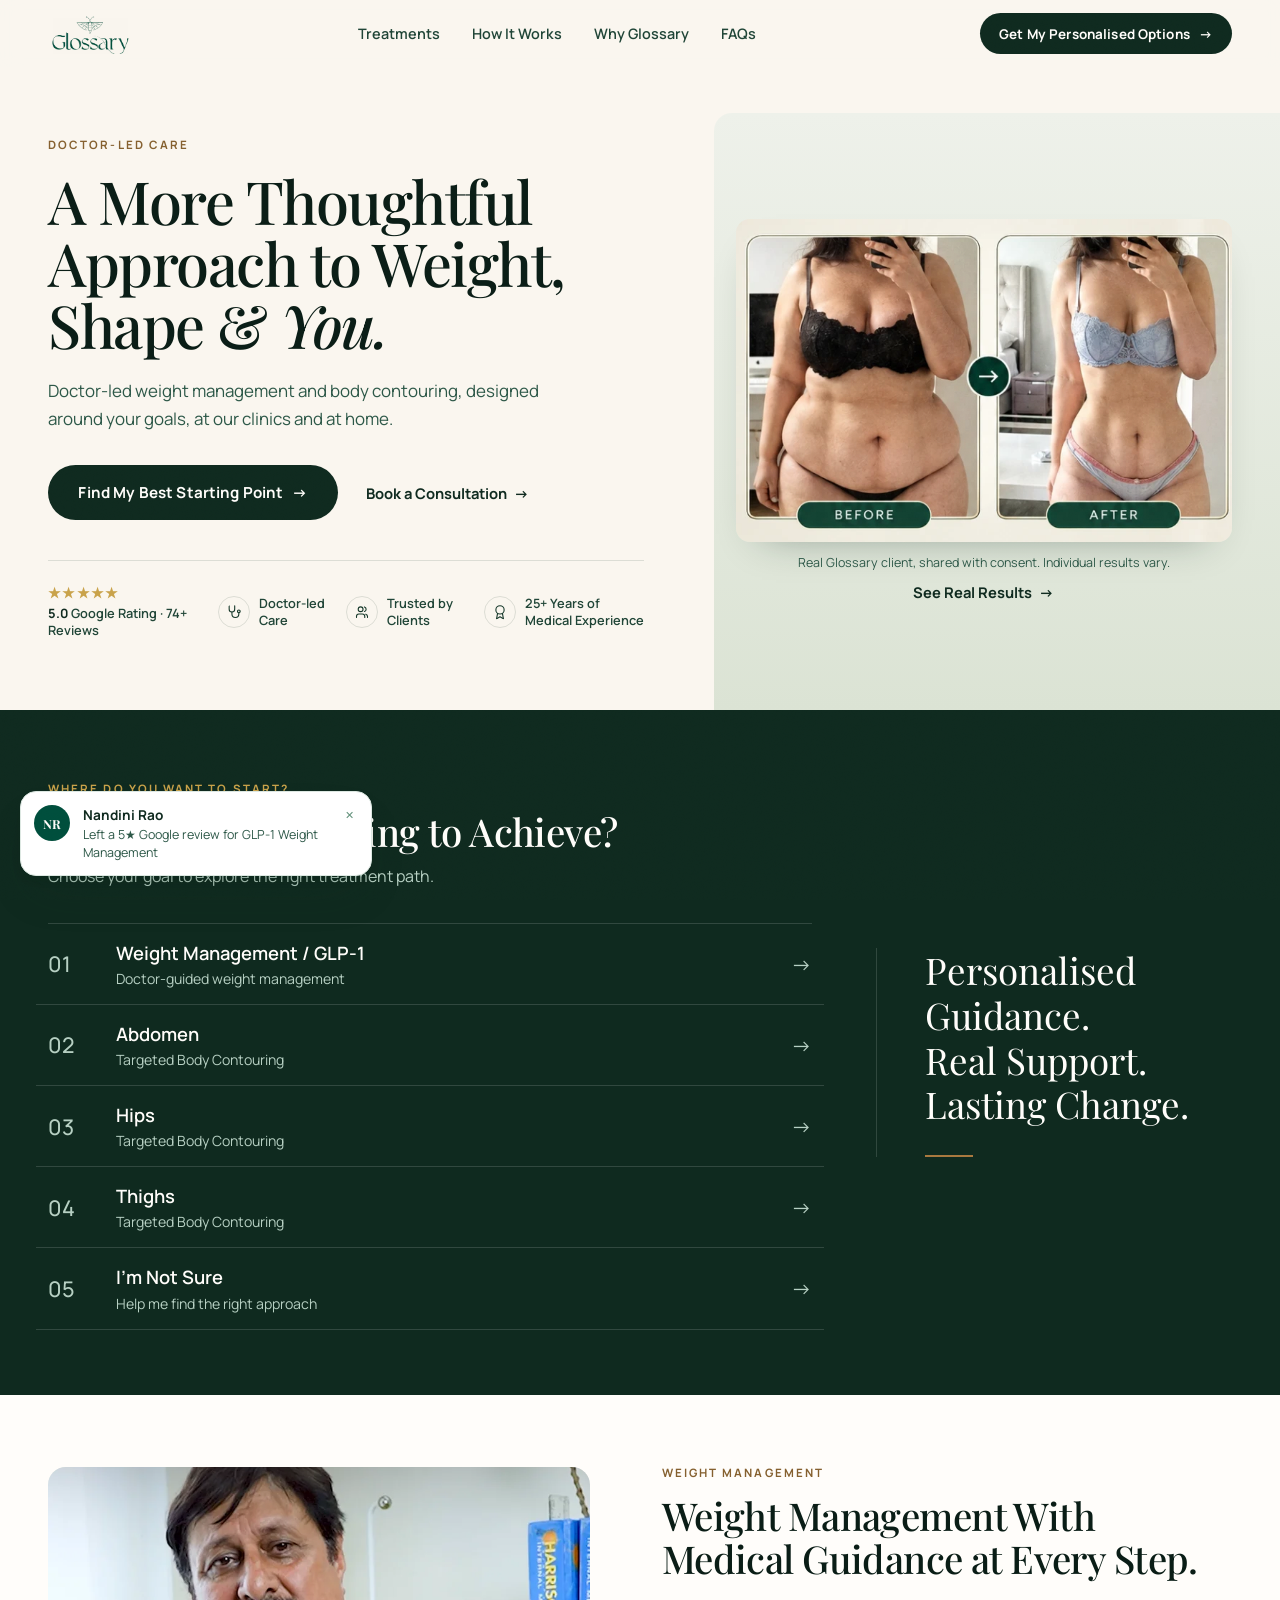
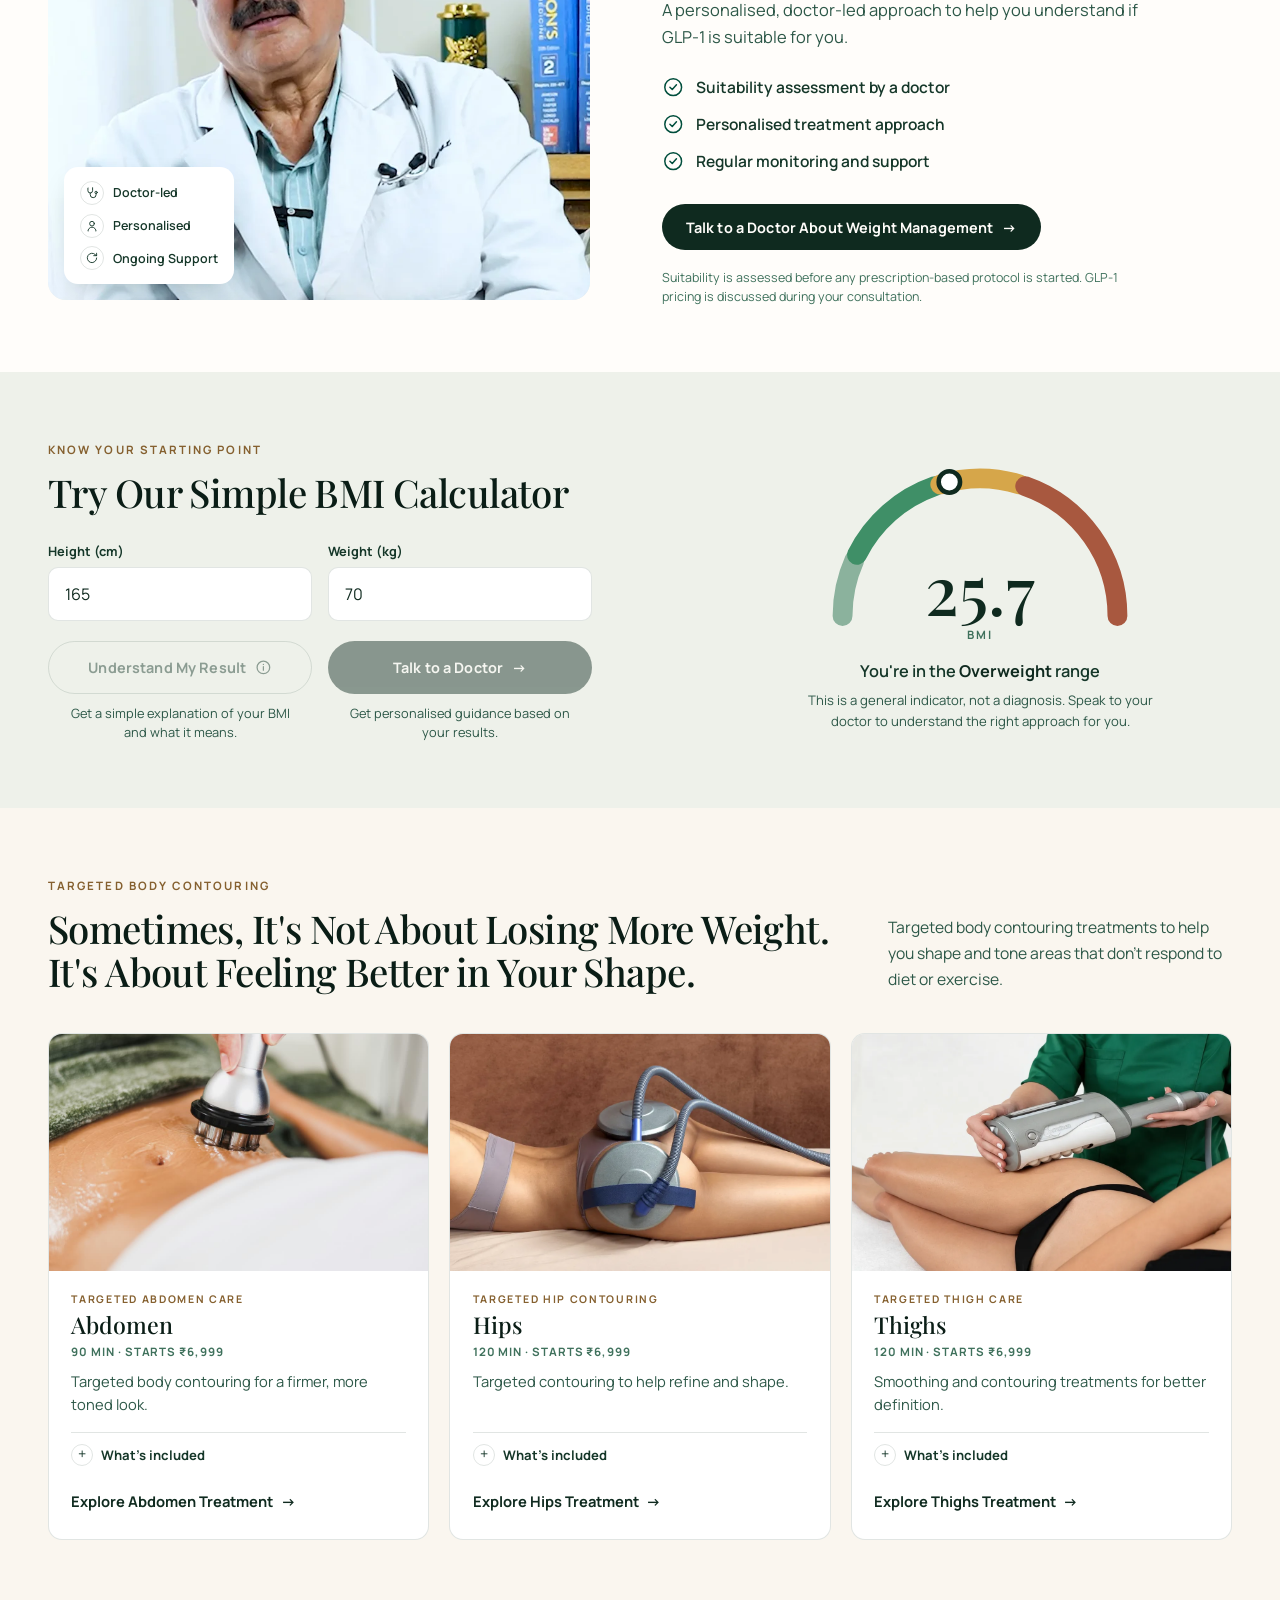
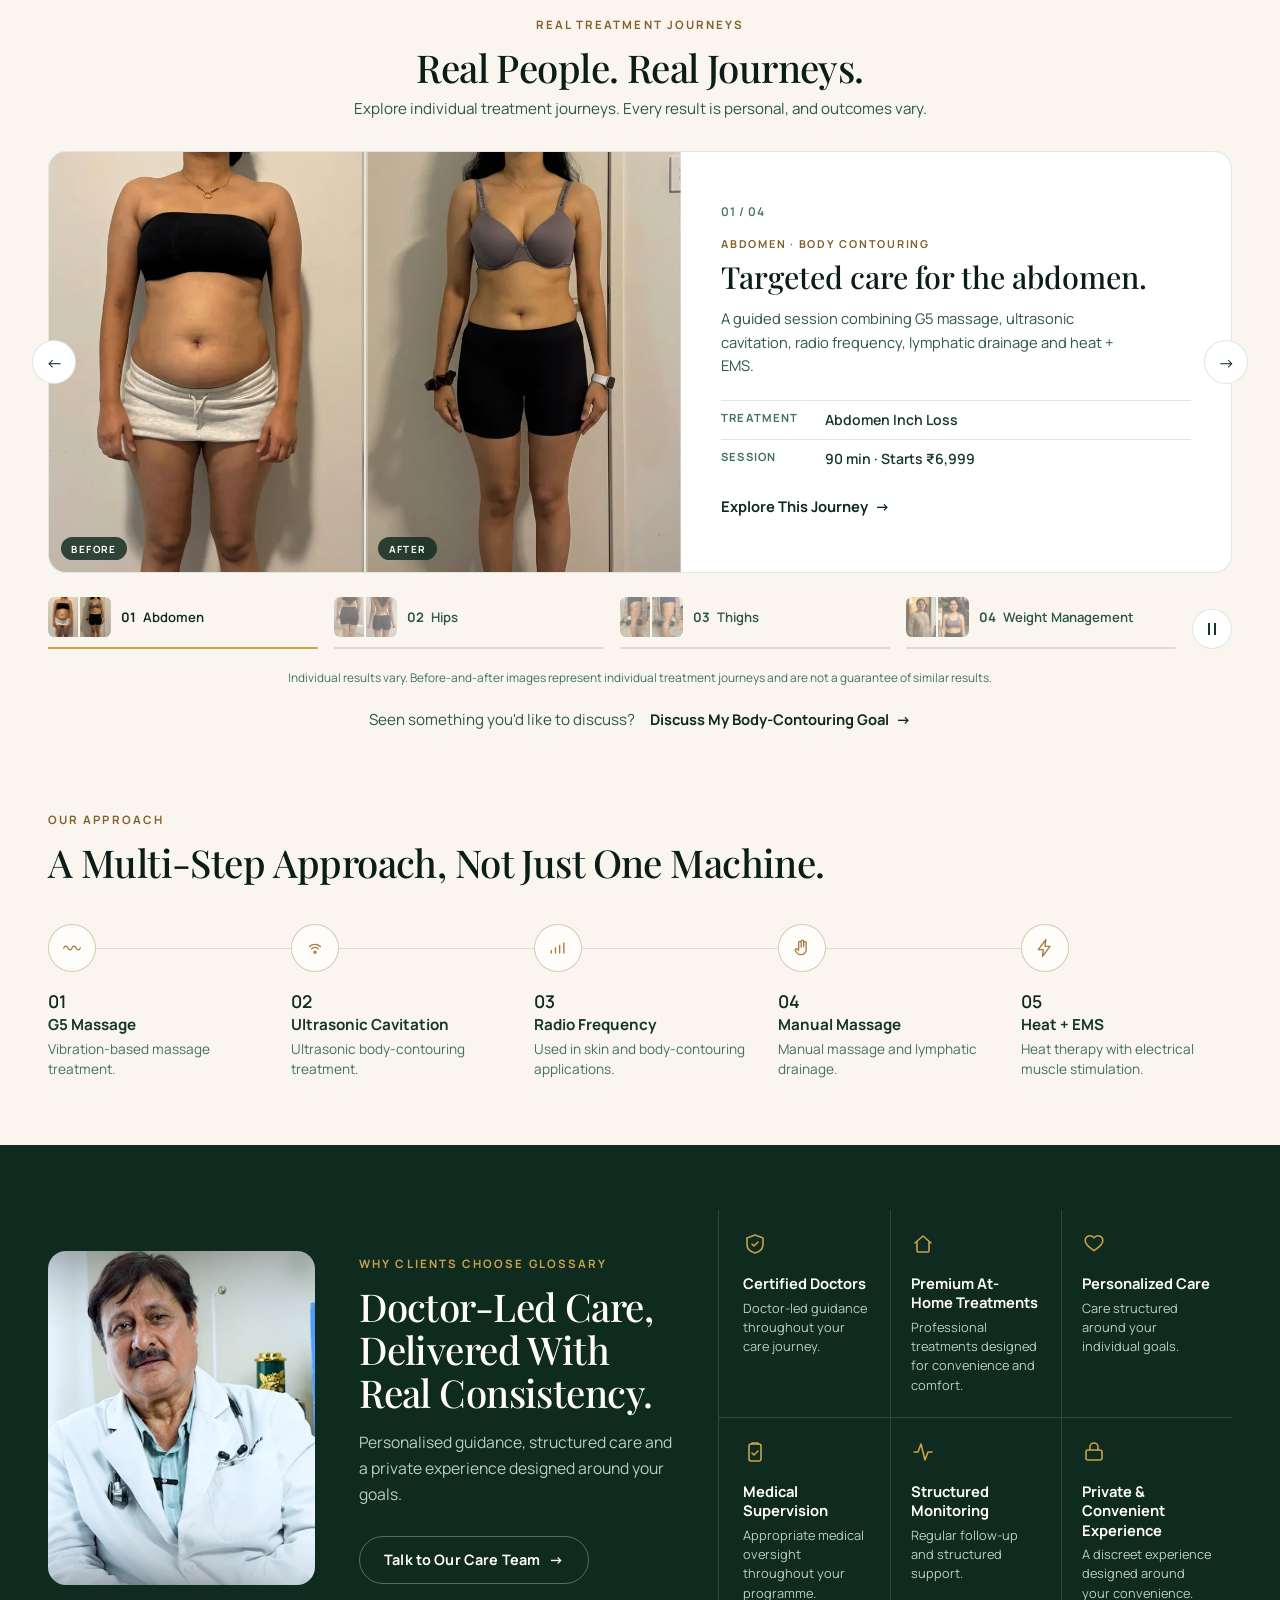
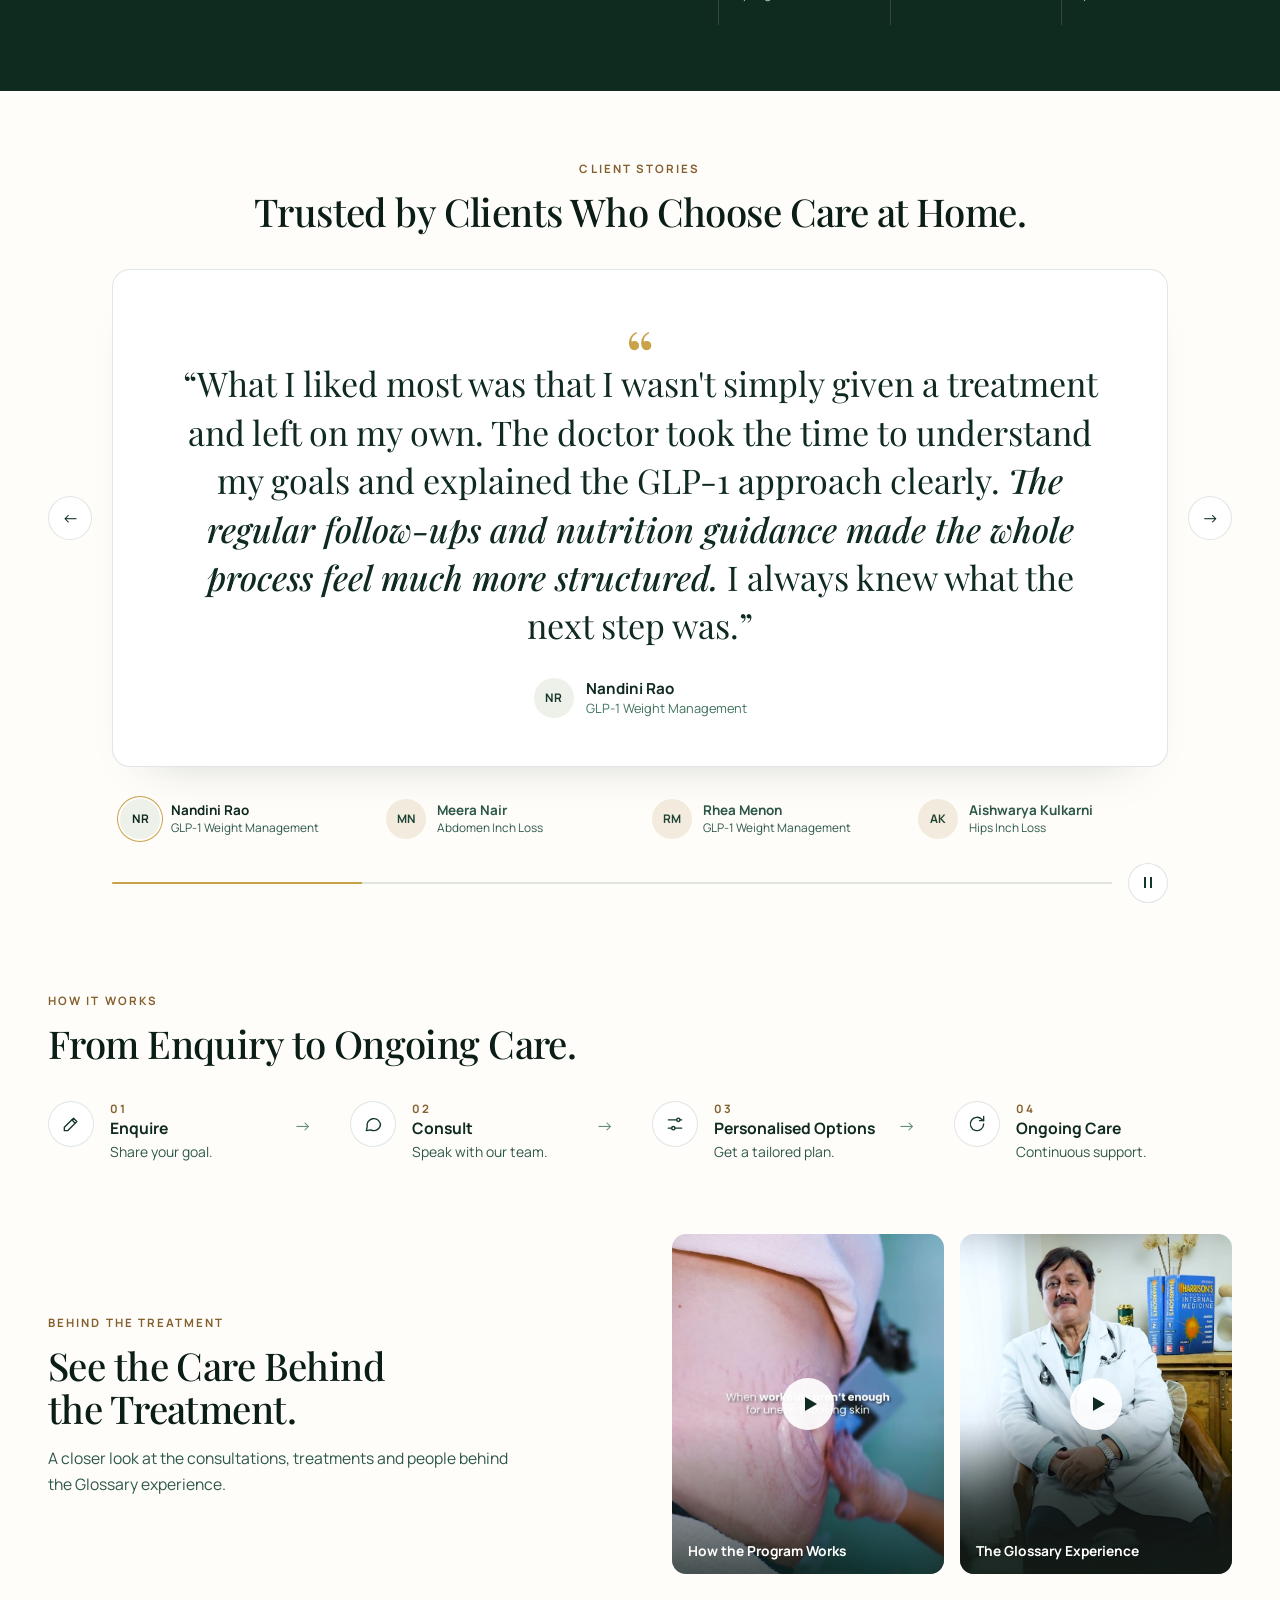
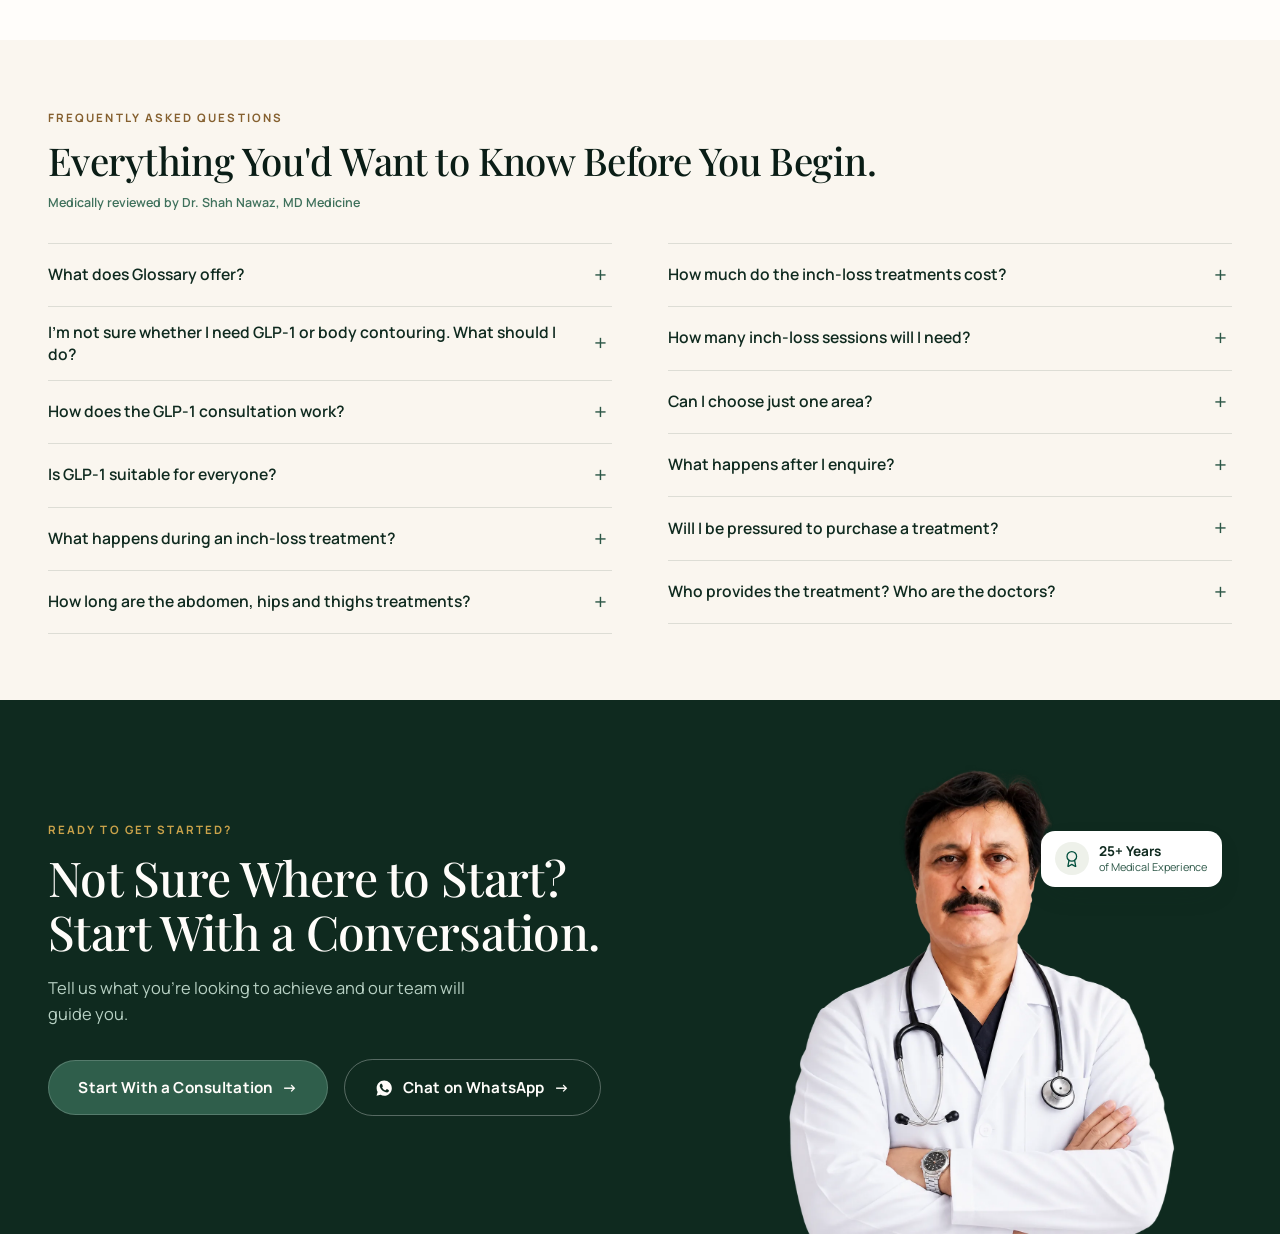
==== commit b2c4e79a: "Production release: GTM, lead-form fixes, mobile-first hero and CTA updates - Install Google Tag Man" ====
--- a/index.html
+++ b/index.html
@@ -2,24 +2,33 @@
 <html lang="en">
 <head>
 <meta charset="UTF-8" />
+<!-- Google Tag Manager -->
+<script>(function(w,d,s,l,i){w[l]=w[l]||[];w[l].push({"gtm.start":
+new Date().getTime(),event:"gtm.js"});var f=d.getElementsByTagName(s)[0],
+j=d.createElement(s),dl=l!="dataLayer"?"&l="+l:"";j.async=true;j.src=
+"https://www.googletagmanager.com/gtm.js?id="+i+dl;f.parentNode.insertBefore(j,f);
+})(window,document,"script","dataLayer","GTM-5DSV6QFV");</script>
+<!-- End Google Tag Manager -->
 <meta name="viewport" content="width=device-width, initial-scale=1, viewport-fit=cover" />
 <title>GLP-1 Weight Management &amp; Body Contouring | Glossary Skin</title>
 <meta name="description" content="Doctor-guided GLP-1 weight management and targeted, non-invasive body-contouring treatments for the abdomen, hips and thighs — personalised care from Glossary Skin." />
-<link rel="canonical" href="https://glossaryskin.com/weight-management" />
+<link rel="canonical" href="https://weightloss.glossaryskin.com/" />
 
 <!-- Open Graph -->
 <meta property="og:type" content="website" />
 <meta property="og:site_name" content="Glossary Skin" />
 <meta property="og:title" content="GLP-1 Weight Management &amp; Body Contouring | Glossary Skin" />
 <meta property="og:description" content="Personalised GLP-1 weight management and targeted body-contouring treatments — abdomen, hips and thighs inch loss — with professional guidance from Glossary Skin." />
-<meta property="og:url" content="https://glossaryskin.com/weight-management" />
-<meta property="og:image" content="https://glossaryskin.com/assets/img/og-cover.jpg" />
+<meta property="og:url" content="https://weightloss.glossaryskin.com/" />
+<meta property="og:image" content="https://weightloss.glossaryskin.com/assets/img/og-cover.jpg" />
+<meta property="og:image:width" content="1200" />
+<meta property="og:image:height" content="630" />
 <meta name="twitter:card" content="summary_large_image" />
 
-<link rel="icon" href="data:," />
+<link rel="icon" type="image/webp" href="assets/img/logo-mark.webp" />
 <link rel="preconnect" href="https://fonts.googleapis.com" />
 <link rel="preconnect" href="https://fonts.gstatic.com" crossorigin />
-<link href="https://fonts.googleapis.com/css2?family=Playfair+Display:wght@400;700&family=Manrope:wght@400;600;700&display=swap" rel="stylesheet" />
+<link href="https://fonts.googleapis.com/css2?family=Playfair+Display:ital,wght@0,400;0,500;0,600;1,500&family=Manrope:wght@400;500;600;700&display=swap" rel="stylesheet" />
 <link rel="stylesheet" href="assets/css/style.css" />
 
 <script type="application/ld+json">
@@ -60,7 +69,7 @@
     {
       "@type": "Question",
       "name": "How much do the inch-loss treatments cost?",
-      "acceptedAnswer": { "@type": "Answer", "text": "The current starting price is from ₹4,050. This applies to the listed abdomen, hips and thighs inch-loss services, with the treatment duration varying by area." }
+      "acceptedAnswer": { "@type": "Answer", "text": "The current starting price is from ₹6,999. This applies to the listed abdomen, hips and thighs inch-loss services, with the treatment duration varying by area." }
     },
     {
       "@type": "Question",
@@ -92,6 +101,10 @@
 </script>
 </head>
 <body>
+<!-- Google Tag Manager (noscript) -->
+<noscript><iframe src="https://www.googletagmanager.com/ns.html?id=GTM-5DSV6QFV"
+height="0" width="0" style="display:none;visibility:hidden"></iframe></noscript>
+<!-- End Google Tag Manager (noscript) -->
 
 <div class="scroll-progress" id="scrollProgress"></div>
 
@@ -105,13 +118,14 @@
     </a>
 
     <nav class="navbar__links" aria-label="Primary">
+      <a href="#body-contouring">Treatments</a>
       <a href="#how-it-works">How It Works</a>
-      <a href="#reviews">Reviews</a>
+      <a href="#why-glossary">Why Glossary</a>
       <a href="#faqs">FAQs</a>
     </nav>
 
     <div class="navbar__actions">
-      <button class="btn btn--primary btn--md navbar__cta" data-open-booking data-source="navbar">Find the Right Approach for Me</button>
+      <button class="btn btn--primary btn--md navbar__cta" data-open-booking data-source="navbar">Get My Personalised Options</button>
       <button class="navbar__burger" id="burgerBtn" aria-label="Toggle menu" aria-expanded="false">
         <span></span><span></span><span></span>
       </button>
@@ -119,131 +133,121 @@
   </div>
 
   <div class="navbar__mobile" id="mobileMenu">
+    <a href="#body-contouring">Treatments</a>
     <a href="#how-it-works">How It Works</a>
-    <a href="#reviews">Reviews</a>
+    <a href="#why-glossary">Why Glossary</a>
     <a href="#faqs">FAQs</a>
-    <button class="btn btn--primary btn--md" data-open-booking data-source="navbar_mobile">Find the Right Approach for Me</button>
+    <button class="btn btn--primary btn--md" data-open-booking data-source="navbar_mobile">Get My Personalised Options</button>
   </div>
 </header>
 
 <main>
 
+<!-- Line-icon set (one visual language: 24px grid, 1.6 stroke, round caps) -->
+<svg class="icon-sprite" aria-hidden="true" focusable="false">
+  <symbol id="i-stethoscope" viewBox="0 0 24 24"><path d="M5 3v5a4 4 0 0 0 8 0V3"/><path d="M9 12v3a5 5 0 0 0 10 0v-2"/><circle cx="19" cy="11" r="2"/></symbol>
+  <symbol id="i-users" viewBox="0 0 24 24"><path d="M16 20v-1.5a3.5 3.5 0 0 0-3.5-3.5h-5A3.5 3.5 0 0 0 4 18.5V20"/><circle cx="10" cy="8" r="3.5"/><path d="M20 20v-1.5a3.5 3.5 0 0 0-2.5-3.35M15.5 4.65a3.5 3.5 0 0 1 0 6.7"/></symbol>
+  <symbol id="i-award" viewBox="0 0 24 24"><circle cx="12" cy="9" r="6"/><path d="M8.5 14 7 22l5-3 5 3-1.5-8"/></symbol>
+  <symbol id="i-shield" viewBox="0 0 24 24"><path d="M12 3 4 6v6c0 5 3.5 8 8 9 4.5-1 8-4 8-9V6l-8-3Z"/><path d="m9 12 2 2 4-4"/></symbol>
+  <symbol id="i-heart" viewBox="0 0 24 24"><path d="M20.8 8.6c0 4.6-8.8 10-8.8 10s-8.8-5.4-8.8-10a4.8 4.8 0 0 1 8.8-2.7A4.8 4.8 0 0 1 20.8 8.6Z"/></symbol>
+  <symbol id="i-home" viewBox="0 0 24 24"><path d="M4 11l8-7 8 7"/><path d="M6 10v9a1 1 0 0 0 1 1h10a1 1 0 0 0 1-1v-9"/></symbol>
+  <symbol id="i-pulse" viewBox="0 0 24 24"><path d="M3 12h4l3-8 4 16 3-8h4"/></symbol>
+  <symbol id="i-lock" viewBox="0 0 24 24"><rect x="4" y="10" width="16" height="10" rx="2"/><path d="M8 10V7a4 4 0 0 1 8 0v3"/></symbol>
+  <symbol id="i-clipboard" viewBox="0 0 24 24"><rect x="6" y="4" width="12" height="17" rx="2"/><path d="M9 4V3h6v1"/><path d="m9 13 2 2 4-4"/></symbol>
+  <symbol id="i-user" viewBox="0 0 24 24"><circle cx="12" cy="8" r="4"/><path d="M5 21a7 7 0 0 1 14 0"/></symbol>
+  <symbol id="i-message" viewBox="0 0 24 24"><path d="M21 12a8 8 0 0 1-11.6 7.1L4 20l1-4.6A8 8 0 1 1 21 12Z"/></symbol>
+  <symbol id="i-pen" viewBox="0 0 24 24"><path d="M4 20h4L19 9l-4-4L4 16v4Z"/><path d="m13 7 4 4"/></symbol>
+  <symbol id="i-sliders" viewBox="0 0 24 24"><path d="M4 7h10M18 7h2M4 17h4M12 17h8"/><circle cx="16" cy="7" r="2"/><circle cx="10" cy="17" r="2"/></symbol>
+  <symbol id="i-refresh" viewBox="0 0 24 24"><path d="M20 12a8 8 0 1 1-2.3-5.7L20 8"/><path d="M20 3v5h-5"/></symbol>
+  <symbol id="i-check" viewBox="0 0 24 24"><circle cx="12" cy="12" r="9"/><path d="m8.5 12 2.5 2.5 4.5-5"/></symbol>
+  <symbol id="i-whatsapp" viewBox="0 0 24 24"><path d="M12.04 2c-5.46 0-9.91 4.45-9.91 9.91 0 1.75.46 3.45 1.32 4.95L2 22l5.25-1.38c1.45.79 3.08 1.21 4.78 1.21h.01c5.46 0 9.91-4.45 9.91-9.91 0-2.65-1.03-5.14-2.9-7.01A9.82 9.82 0 0 0 12.04 2zm5.98 14.04c-.25.71-1.45 1.36-2 1.45-.51.08-1.15.11-1.86-.12-.43-.14-.98-.32-1.69-.63-2.98-1.29-4.93-4.29-5.08-4.49-.15-.2-1.22-1.62-1.22-3.09 0-1.47.77-2.19 1.05-2.49.27-.3.6-.37.8-.37.2 0 .4 0 .58.01.19.01.44-.07.68.53.25.6.85 2.08.92 2.23.07.15.12.33.02.53-.1.2-.15.33-.3.5-.15.18-.31.4-.45.54-.15.15-.3.31-.13.61.17.3.76 1.26 1.64 2.04 1.12 1 2.07 1.31 2.37 1.46.3.15.47.13.65-.08.17-.2.73-.85.93-1.14.19-.3.39-.24.65-.15.27.1 1.71.81 2 .95.29.15.48.22.55.35.07.13.07.75-.18 1.46z"/></symbol>
+  <symbol id="i-phone" viewBox="0 0 24 24"><path d="M5 4h4l2 5-2.5 1.5a11 11 0 0 0 5 5L15 13l5 2v4a2 2 0 0 1-2 2A16 16 0 0 1 3 6a2 2 0 0 1 2-2Z"/></symbol>
+  <symbol id="i-wave" viewBox="0 0 24 24"><path d="M2 12c1.5-3 3.5-3 5 0s3.5 3 5 0 3.5-3 5 0 3.5 3 5 0"/></symbol>
+  <symbol id="i-sonic" viewBox="0 0 24 24"><circle cx="12" cy="17" r="1.3"/><path d="M8 13a5.7 5.7 0 0 1 8 0"/><path d="M5.5 10.2a9.4 9.4 0 0 1 13 0"/></symbol>
+  <symbol id="i-rf" viewBox="0 0 24 24"><path d="M4 18v-3M9 18v-6M14 18v-9M19 18v-12"/></symbol>
+  <symbol id="i-hand" viewBox="0 0 24 24"><path d="M8 13V5.5a1.5 1.5 0 0 1 3 0V11M11 10.5V4a1.5 1.5 0 0 1 3 0v6.5M14 10.5V6a1.5 1.5 0 0 1 3 0v8a6 6 0 0 1-6 6h-1a5 5 0 0 1-4.2-2.3L4 15a1.5 1.5 0 0 1 2.5-1.6L8 15"/></symbol>
+  <symbol id="i-bolt" viewBox="0 0 24 24"><path d="M13 2 4 14h6l-1 8 9-12h-6l1-8Z"/></symbol>
+</svg>
+
 <!-- =========================================================
      HERO
 ========================================================== -->
 <section class="hero" id="top">
-  <div class="hero__glow" aria-hidden="true"></div>
   <div class="container hero__grid">
     <div class="hero__copy">
-      <span class="eyebrow-pill">Personalised Weight Management &amp; Body Contouring</span>
-      <h1 class="hero__title">A More Thoughtful Approach to Weight, Shape &amp; You.</h1>
-      <p class="hero__sub">
-        Doctor-guided GLP-1 weight management and targeted body-contouring — personalised around your goals.
-      </p>
+      <span class="section-tag">Doctor-Led Care</span>
+      <h1 class="hero__title">A More Thoughtful Approach to Weight, Shape &amp; <em>You.</em></h1>
+      <p class="hero__sub">Doctor-led weight management and body contouring, designed around your goals, at our clinics and at home.</p>
 
       <div class="hero__ctas">
-        <button class="btn btn--primary btn--lg" data-open-booking data-source="hero_primary">Find the Right Approach for Me</button>
-      </div>
-      <p class="hero__reassurance">No pressure, no obligation — just a conversation to start. For GLP-1 programs, suitability is assessed before any prescription-based protocol is started.</p>
+        <button class="btn btn--primary btn--lg btn--shine" data-open-booking data-source="hero_starting_point">Find My Best Starting Point</button>
+        <button type="button" class="link-arrow" data-open-booking data-source="hero_consultation">Book a Consultation</button>
+      </div>
+
+      <ul class="hero__trust">
+        <li class="hero__trust-rating">
+          <span class="stars" aria-hidden="true">★★★★★</span>
+          <span><strong>5.0</strong> Google Rating · 74+ Reviews</span>
+        </li>
+        <li><svg class="icon"><use href="#i-stethoscope"/></svg>Doctor-led Care</li>
+        <li><svg class="icon"><use href="#i-users"/></svg>Trusted by Clients</li>
+        <li><svg class="icon"><use href="#i-award"/></svg>25+ Years of Medical Experience</li>
+      </ul>
     </div>
 
     <div class="hero__visual">
-      <!-- Drop a real cutout/photo at assets/img/hero-doctors.webp (see
-           SETUP.md). A transparent-background image works best — it floats
-           on the brand-green backdrop below rather than being cropped. -->
-      <div class="hero__photo-frame">
-        <svg class="hero__watermark" viewBox="0 0 100 46" aria-hidden="true"><g stroke="#fff" stroke-width="0.9" fill="none"><circle cx="50" cy="9" r="1.4" fill="#fff" stroke="none"/><path d="M50 10 L36 4 M50 10 L64 4" stroke-linecap="round"/><path d="M50 12 C 38 16, 20 16, 4 30 C 22 34, 38 28, 50 20"/><path d="M50 12 C 62 16, 80 16, 96 30 C 78 34, 62 28, 50 20"/><path d="M50 20 C 40 24, 28 26, 16 30 C 28 34, 40 32, 50 27" opacity="0.7"/><path d="M50 20 C 60 24, 72 26, 84 30 C 72 34, 60 32, 50 27" opacity="0.7"/><path d="M50 12 L50 27" opacity="0.5"/></g></svg>
-        <img
-          class="hero__doctors"
-          src="assets/img/hero-doctors.webp"
-          alt="Dr. Shah Nawaz, MD Medicine, Glossary"
-          loading="eager"
-          onload="this.classList.add('is-loaded')"
-          onerror="this.remove()"
-        />
-      </div>
-      <div class="hero__float-card hero__float-card--rating">
-        <div class="google-badge">
-          <svg class="google-g" viewBox="0 0 48 48" aria-hidden="true"><path fill="#EA4335" d="M24 9.5c3.54 0 6.71 1.22 9.21 3.6l6.85-6.85C35.9 2.38 30.47 0 24 0 14.62 0 6.51 5.38 2.56 13.22l7.98 6.19C12.43 13.72 17.74 9.5 24 9.5z"/><path fill="#4285F4" d="M46.98 24.55c0-1.57-.15-3.09-.38-4.55H24v9.02h12.94c-.58 2.9-2.26 5.48-4.78 7.18l7.73 6c4.51-4.18 7.09-10.36 7.09-17.65z"/><path fill="#FBBC05" d="M10.53 28.59c-.48-1.45-.76-2.99-.76-4.59s.27-3.14.76-4.59l-7.98-6.19C.92 16.46 0 20.12 0 24c0 3.88.92 7.54 2.56 10.78l7.97-6.19z"/><path fill="#34A853" d="M24 48c6.48 0 11.93-2.13 15.89-5.81l-7.73-6c-2.15 1.45-4.92 2.3-8.16 2.3-6.26 0-11.57-4.22-13.47-9.91l-7.98 6.19C6.51 42.62 14.62 48 24 48z"/></svg>
-          <span>Google Rating</span>
-        </div>
-        <p class="value">5.0 <span class="stars">★★★★★</span></p>
-        <p class="hint">74+ Reviews</p>
-      </div>
-      <div class="hero__float-card hero__float-card--doctor">
-        <span class="hero__float-dot"></span>
-        <p class="value">Now Accepting Enquiries</p>
-        <p class="hint">Consultations available by appointment</p>
-      </div>
-    </div>
-  </div>
-</section>
-
-<!-- =========================================================
-     CREDIBILITY STRIP — a compact horizontal bar, not a card grid, that
-     visually bridges the hero into the rest of the page. Real rating +
-     four verified trust points only.
-========================================================== -->
-<section class="cred-strip">
-  <div class="container cred-strip__row">
-    <div class="cred-strip__rating">
-      <svg class="google-g" viewBox="0 0 48 48" aria-hidden="true"><path fill="#EA4335" d="M24 9.5c3.54 0 6.71 1.22 9.21 3.6l6.85-6.85C35.9 2.38 30.47 0 24 0 14.62 0 6.51 5.38 2.56 13.22l7.98 6.19C12.43 13.72 17.74 9.5 24 9.5z"/><path fill="#4285F4" d="M46.98 24.55c0-1.57-.15-3.09-.38-4.55H24v9.02h12.94c-.58 2.9-2.26 5.48-4.78 7.18l7.73 6c4.51-4.18 7.09-10.36 7.09-17.65z"/><path fill="#FBBC05" d="M10.53 28.59c-.48-1.45-.76-2.99-.76-4.59s.27-3.14.76-4.59l-7.98-6.19C.92 16.46 0 20.12 0 24c0 3.88.92 7.54 2.56 10.78l7.97-6.19z"/><path fill="#34A853" d="M24 48c6.48 0 11.93-2.13 15.89-5.81l-7.73-6c-2.15 1.45-4.92 2.3-8.16 2.3-6.26 0-11.57-4.22-13.47-9.91l-7.98 6.19C6.51 42.62 14.62 48 24 48z"/></svg>
-      <span class="stars" aria-hidden="true">★★★★★</span>
-      <span>5.0 · 74+ Reviews</span>
-      <span class="cred-strip__divider" aria-hidden="true">·</span>
-      <span>Serving Delhi NCR</span>
-    </div>
-    <ul class="cred-strip__points">
-      <li>Doctor-Guided Care</li>
-      <li>Personalised Approach</li>
-      <li>Non-Invasive Options</li>
-      <li>At-Home Convenience</li>
-    </ul>
-  </div>
-</section>
-
-<!-- =========================================================
-     WHAT ARE YOU LOOKING TO ACHIEVE? — an editorial selector matching the
-     five Meta ad intents 1:1. Clicking an option scrolls straight to that
-     service; "Not Sure" opens the booking modal instead.
+      <div class="hero__backdrop" aria-hidden="true"></div>
+      <figure class="hero__result">
+        <img src="assets/img/hero-before-after.webp" alt="A Glossary client before and after treatment" width="692" height="450" fetchpriority="high" decoding="async" />
+        <figcaption>Real Glossary client, shared with consent. Individual results vary.</figcaption>
+        <a href="#results" class="link-arrow" data-track-nav="hero_results">See Real Results</a>
+      </figure>
+    </div>
+  </div>
+</section>
+
+<!-- =========================================================
+     GOAL SELECTOR — five paths matching the five Meta ad intents 1:1.
+     Rows 01–04 scroll to that service (and record the intent for the
+     form); 05 opens the booking modal directly.
 ========================================================== -->
 <section class="goal-select" id="programs">
-  <div class="container">
-    <div class="section-head reveal">
+  <div class="container goal-select__layout">
+    <div class="goal-select__main">
       <span class="section-tag section-tag--light">Where Do You Want to Start?</span>
       <h2>What Are You Looking to Achieve?</h2>
-      <p>Choose the option closest to your goal — you don't need to be certain before you enquire.</p>
-    </div>
-
-    <div class="goal-select__grid">
-      <a href="#glp1" class="goal-select__card reveal" data-track-nav="glp1">
-        <span class="goal-select__icon"><svg viewBox="0 0 24 24" fill="none" stroke="currentColor" stroke-width="1.6" stroke-linecap="round" stroke-linejoin="round"><path d="M6 3v6a4 4 0 0 0 8 0V3M10 13v3a5 5 0 0 0 10 0v-2a3 3 0 1 0-3-3"/></svg></span>
-        <h3>GLP-1 Weight Management</h3>
-        <p>Doctor-guided weight management</p>
-      </a>
-      <a href="#abdomen" class="goal-select__card reveal" data-track-nav="abdomen">
-        <span class="goal-select__icon"><svg viewBox="0 0 24 24" fill="none" stroke="currentColor" stroke-width="1.6" stroke-linecap="round" stroke-linejoin="round"><circle cx="12" cy="12" r="7"/><path d="M12 2v3M12 19v3M2 12h3M19 12h3"/></svg></span>
-        <h3>Abdomen</h3>
-        <p>Targeted body contouring</p>
-      </a>
-      <a href="#hips" class="goal-select__card reveal" data-track-nav="hips">
-        <span class="goal-select__icon"><svg viewBox="0 0 24 24" fill="none" stroke="currentColor" stroke-width="1.6" stroke-linecap="round" stroke-linejoin="round"><circle cx="12" cy="12" r="7"/><path d="M12 2v3M12 19v3M2 12h3M19 12h3"/></svg></span>
-        <h3>Hips</h3>
-        <p>Targeted body contouring</p>
-      </a>
-      <a href="#thighs" class="goal-select__card reveal" data-track-nav="thighs">
-        <span class="goal-select__icon"><svg viewBox="0 0 24 24" fill="none" stroke="currentColor" stroke-width="1.6" stroke-linecap="round" stroke-linejoin="round"><circle cx="12" cy="12" r="7"/><path d="M12 2v3M12 19v3M2 12h3M19 12h3"/></svg></span>
-        <h3>Thighs</h3>
-        <p>Targeted body contouring</p>
-      </a>
-      <button type="button" class="goal-select__card goal-select__card--unsure reveal" data-open-booking data-source="goal_select_unsure" data-track-nav="unsure">
-        <span class="goal-select__icon"><svg viewBox="0 0 24 24" fill="none" stroke="currentColor" stroke-width="1.6" stroke-linecap="round" stroke-linejoin="round"><circle cx="12" cy="12" r="9"/><path d="M9.2 9.2a2.8 2.8 0 1 1 3.8 2.6c-.8.3-1.4 1-1.4 1.9v.3"/><circle cx="12" cy="16.5" r=".6" fill="currentColor" stroke="none"/></svg></span>
-        <h3>Not Sure</h3>
-        <p>Help me find the right approach</p>
-      </button>
-    </div>
-
-    <p class="goal-select__footnote reveal">One brand, both approaches — GLP-1 &middot; Abdomen &middot; Hips &middot; Thighs. You don't need to know which one is right before you enquire.</p>
+      <p class="goal-select__sub">Choose your goal to explore the right treatment path.</p>
+
+      <div class="goal-select__list">
+        <a href="#glp1" class="goal-select__row" data-goal="glp1" data-track-nav="glp1">
+          <span class="goal-select__num">01</span>
+          <span class="goal-select__row-body"><span class="goal-select__title">Weight Management / GLP-1</span><span class="goal-select__desc">Doctor-guided weight management</span></span>
+          <span class="goal-select__arrow" aria-hidden="true">&rarr;</span>
+        </a>
+        <a href="#abdomen" class="goal-select__row" data-goal="abdomen" data-track-nav="abdomen">
+          <span class="goal-select__num">02</span>
+          <span class="goal-select__row-body"><span class="goal-select__title">Abdomen</span><span class="goal-select__desc">Targeted Body Contouring</span></span>
+          <span class="goal-select__arrow" aria-hidden="true">&rarr;</span>
+        </a>
+        <a href="#hips" class="goal-select__row" data-goal="hips" data-track-nav="hips">
+          <span class="goal-select__num">03</span>
+          <span class="goal-select__row-body"><span class="goal-select__title">Hips</span><span class="goal-select__desc">Targeted Body Contouring</span></span>
+          <span class="goal-select__arrow" aria-hidden="true">&rarr;</span>
+        </a>
+        <a href="#thighs" class="goal-select__row" data-goal="thighs" data-track-nav="thighs">
+          <span class="goal-select__num">04</span>
+          <span class="goal-select__row-body"><span class="goal-select__title">Thighs</span><span class="goal-select__desc">Targeted Body Contouring</span></span>
+          <span class="goal-select__arrow" aria-hidden="true">&rarr;</span>
+        </a>
+        <button type="button" class="goal-select__row" data-open-booking data-program="not-sure" data-source="goal_select_unsure" data-track-nav="unsure">
+          <span class="goal-select__num">05</span>
+          <span class="goal-select__row-body"><span class="goal-select__title">I'm Not Sure</span><span class="goal-select__desc">Help me find the right approach</span></span>
+          <span class="goal-select__arrow" aria-hidden="true">&rarr;</span>
+        </button>
+      </div>
+    </div>
+
+    <p class="goal-select__statement" aria-hidden="true">Personalised<br />Guidance.<br />Real Support.<br />Lasting Change.</p>
   </div>
 </section>
 
@@ -252,342 +256,234 @@
 ========================================================== -->
 <section class="glp1" id="glp1">
   <div class="container glp1__layout">
-    <div class="glp1__visual reveal">
-      <div class="glp1__photo-card">
-        <svg class="glp1__watermark" viewBox="0 0 100 46" aria-hidden="true"><g stroke="#fff" stroke-width="0.9" fill="none"><circle cx="50" cy="9" r="1.4" fill="#fff" stroke="none"/><path d="M50 10 L36 4 M50 10 L64 4" stroke-linecap="round"/><path d="M50 12 C 38 16, 20 16, 4 30 C 22 34, 38 28, 50 20"/><path d="M50 12 C 62 16, 80 16, 96 30 C 78 34, 62 28, 50 20"/><path d="M50 20 C 40 24, 28 26, 16 30 C 28 34, 40 32, 50 27" opacity="0.7"/><path d="M50 20 C 60 24, 72 26, 84 30 C 72 34, 60 32, 50 27" opacity="0.7"/><path d="M50 12 L50 27" opacity="0.5"/></g></svg>
-        <img
-          src="assets/img/glp1-doctor.webp"
-          alt="Dr. Shah Nawaz, MD Medicine, Glossary"
-          loading="lazy"
-          decoding="async"
-          onload="this.classList.add('is-loaded')"
-          onerror="this.remove()"
-        />
-      </div>
+    <div class="glp1__visual">
+      <img src="assets/img/glp1-doctor.webp" alt="Dr. Shah Nawaz, MD Medicine, in consultation" width="880" height="880" loading="lazy" decoding="async" />
+      <ul class="glp1__chip">
+        <li><svg class="icon"><use href="#i-stethoscope"/></svg>Doctor-led</li>
+        <li><svg class="icon"><use href="#i-user"/></svg>Personalised</li>
+        <li><svg class="icon"><use href="#i-refresh"/></svg>Ongoing Support</li>
+      </ul>
     </div>
 
     <div class="glp1__content">
-      <div class="section-head reveal">
-        <span class="section-tag">Doctor-Guided Weight Management</span>
-        <h2>Weight Management With Medical Guidance at Every Step.</h2>
-        <p>GLP-1-based weight management isn't simply about starting a medication. It starts with understanding whether the approach is right for you and having structured support around your journey.</p>
-      </div>
-
-      <ol class="glp1__journey">
-        <li class="reveal">
-          <span class="glp1__journey-num">01</span>
-          <div><span class="glp1__journey-label">Assess</span><h3>Medical Consultation</h3><p>Discuss your goals, health history and expectations with a qualified medical expert.</p></div>
-        </li>
-        <li class="reveal">
-          <span class="glp1__journey-num">02</span>
-          <div><span class="glp1__journey-label">Personalise</span><h3>Personalised Approach</h3><p>Your clinical approach is determined based on your individual profile and goals.</p></div>
-        </li>
-        <li class="reveal">
-          <span class="glp1__journey-num">03</span>
-          <div><span class="glp1__journey-label">Support</span><h3>Nutrition &amp; Lifestyle Support</h3><p>Receive guidance that complements your weight-management journey.</p></div>
-        </li>
-        <li class="reveal">
-          <span class="glp1__journey-num">04</span>
-          <div><span class="glp1__journey-label">Monitor</span><h3>Ongoing Monitoring</h3><p>Regular reviews help your medical team assess your progress and make clinically appropriate adjustments.</p></div>
-        </li>
-      </ol>
-
-      <div class="glp1__cta-row reveal">
-        <button class="btn btn--primary btn--md" data-open-booking data-program="glp1" data-source="glp1_section">Check My GLP-1 Eligibility</button>
-      </div>
-      <p class="reassurance reveal">Your approach may include medical weight-management support alongside other services, depending on your individual goals and suitability. Suitability for GLP-1 is assessed before any prescription-based protocol is started.</p>
-      <p class="reassurance reveal">GLP-1 pricing is discussed during your consultation, based on the appropriate treatment approach for you.</p>
-    </div>
-  </div>
-</section>
-
-<!-- =========================================================
-     WEIGHT-MANAGEMENT CALCULATOR — a compact, interactive intent-capture
-     tool, not a prediction engine. The project has no verified/approved
-     weight-loss calculation methodology anywhere (checked: no BMI logic,
-     no kg/percentage formula, nothing in SETUP.md or elsewhere), so this
-     deliberately does NOT compute or display a predicted kg number —
-     doing so would be an invented medical claim. It reflects the visitor's
-     own entered weight back to them and routes to a real consultation
-     instead. [NEEDS VERIFIED MEDICAL METHODOLOGY] if the business wants an
-     actual illustrative-range calculation added later.
+      <span class="section-tag">Weight Management</span>
+      <h2>Weight Management With Medical Guidance at Every Step.</h2>
+      <p class="glp1__lead">A personalised, doctor-led approach to help you understand if GLP-1 is suitable for you.</p>
+      <ul class="glp1__points">
+        <li><svg class="icon"><use href="#i-check"/></svg>Suitability assessment by a doctor</li>
+        <li><svg class="icon"><use href="#i-check"/></svg>Personalised treatment approach</li>
+        <li><svg class="icon"><use href="#i-check"/></svg>Regular monitoring and support</li>
+      </ul>
+      <button class="btn btn--primary btn--md" data-open-booking data-program="glp1" data-source="glp1_consultation">Talk to a Doctor About Weight Management</button>
+      <p class="glp1__note">Suitability is assessed before any prescription-based protocol is started. GLP-1 pricing is discussed during your consultation.</p>
+    </div>
+  </div>
+</section>
+
+<!-- =========================================================
+     BMI CALCULATOR — informational only. BMI is the one computed value
+     (weight / height²); it never predicts weight loss and never fires a
+     Lead event.
 ========================================================== -->
 <section class="calculator" id="calculator">
-  <div class="container">
-    <div class="calculator__card reveal">
-      <div class="section-head section-head--center calculator__head">
-        <span class="section-tag">Weight Management</span>
-        <h2>Explore Your Weight-Management Goal</h2>
-      </div>
-
-      <div class="calculator__layout">
-      <div class="calculator__intro">
-        <label for="calcWeight" class="calculator__label">Choose Your Current Weight</label>
-
-        <div class="calculator__gauge">
-          <svg class="calculator__dial" viewBox="0 0 240 200" aria-hidden="true">
-            <defs>
-              <linearGradient id="scaleBodyGrad" x1="0" y1="0" x2="0" y2="1">
-                <stop offset="0%" stop-color="#ffffff" />
-                <stop offset="100%" stop-color="var(--ivory-100)" />
-              </linearGradient>
-              <filter id="scaleShadow" x="-20%" y="-20%" width="140%" height="140%">
-                <feDropShadow dx="0" dy="6" stdDeviation="8" flood-color="#0a1d16" flood-opacity="0.14" />
-              </filter>
-            </defs>
-
-            <!-- Scale body: a flat-illustrated bathroom scale, not just an arc -->
-            <rect x="12" y="60" width="216" height="132" rx="26" fill="url(#scaleBodyGrad)" stroke="var(--forest-100)" stroke-width="1.5" filter="url(#scaleShadow)" />
-
-            <!-- Dial face -->
-            <circle cx="120" cy="112" r="70" fill="#fff" stroke="var(--forest-100)" stroke-width="1.5" />
-            <circle cx="120" cy="112" r="70" fill="none" stroke="var(--sage-200)" stroke-width="6" stroke-dasharray="1 6.2" stroke-linecap="round" />
-
-            <!-- Major ticks -->
-            <g stroke="var(--forest-400)" stroke-width="2.5" stroke-linecap="round">
-              <line x1="64.3" y1="151.0" x2="79.0" y2="140.7" />
-              <line x1="54.3" y1="94.4" x2="71.7" y2="99.1" />
-              <line x1="91.3" y1="50.4" x2="98.9" y2="66.7" />
-              <line x1="148.7" y1="50.4" x2="141.1" y2="66.7" />
-              <line x1="185.7" y1="94.4" x2="168.3" y2="99.1" />
-              <line x1="175.7" y1="151.0" x2="161.0" y2="140.7" />
-            </g>
-            <!-- Minor ticks -->
-            <g stroke="var(--forest-200)" stroke-width="1.75" stroke-linecap="round">
-              <line x1="53.0" y1="123.8" x2="62.9" y2="122.1" />
-              <line x1="67.9" y1="68.3" x2="75.6" y2="74.7" />
-              <line x1="120" y1="44" x2="120" y2="54" />
-              <line x1="172.1" y1="68.3" x2="164.4" y2="74.7" />
-              <line x1="187.0" y1="123.8" x2="177.1" y2="122.1" />
-            </g>
-
-            <!-- Dial fill arc reflecting progress -->
-            <path id="calcDialFill" d="M64.3 151.0 A70 70 0 1 1 175.7 151.0" fill="none" stroke="var(--brand-green)" stroke-width="4" stroke-linecap="round" opacity="0.55" />
-
-            <!-- Needle -->
-            <line id="calcNeedle" x1="120" y1="112" x2="120" y2="54" stroke="var(--clay)" stroke-width="3" stroke-linecap="round" style="transform-origin: 120px 112px;" />
-            <circle cx="120" cy="112" r="7" fill="var(--brand-green)" stroke="#fff" stroke-width="2" />
-
-            <!-- Little feet, so the body silhouette reads as a scale, not a slab -->
-            <rect x="28" y="188" width="14" height="6" rx="2" fill="var(--forest-100)" />
-            <rect x="198" y="188" width="14" height="6" rx="2" fill="var(--forest-100)" />
-          </svg>
-          <div class="calculator__reading"><span id="calcWeightValue">70</span><span class="calculator__reading-unit">kg</span></div>
-        </div>
-
-        <input type="range" id="calcWeight" min="40" max="150" value="70" step="1" aria-label="Current weight in kilograms" class="calculator__slider" />
-
-        <div class="calculator__height-inline">
-          <label for="calcHeight">Height: <strong><span id="calcHeightValue">165</span> cm</strong></label>
-          <input type="range" id="calcHeight" min="140" max="200" value="165" step="1" aria-label="Height in centimetres" class="calculator__slider calculator__slider--compact" />
-        </div>
-      </div>
-
-      <div class="calculator__outcome">
-        <div class="calculator__result">
-          <div class="calculator__result-row">
-            <span>Current Weight</span>
-            <strong><span id="calcWeightEcho">70</span> kg</strong>
-          </div>
-          <div class="calculator__result-row">
-            <span>Your BMI</span>
-            <span class="calculator__bmi-readout">
-              <strong id="calcBmiValue">25.7</strong>
-              <span class="calculator__bmi-tag" id="calcBmiTag">Overweight</span>
-            </span>
-          </div>
-        </div>
-
-        <button class="btn btn--primary btn--md full-width" data-open-booking data-program="glp1" data-source="calculator_section">Discuss My Options</button>
-        <p class="calculator__disclaimer">Your BMI is a general reference only, not a diagnosis. Illustrative estimate — individual results vary and depend on clinical assessment. This does not guarantee weight loss.</p>
-      </div>
-      </div>
-    </div>
-  </div>
-</section>
-
-<!-- =========================================================
-     BODY CONTOURING
+  <div class="container calculator__layout">
+    <div class="calculator__form">
+      <span class="section-tag">Know Your Starting Point</span>
+      <h2>Try Our Simple BMI Calculator</h2>
+      <form class="calculator__inputs" id="calcForm" novalidate>
+        <label class="calc-field">
+          <span>Height (cm)</span>
+          <input type="number" id="calcHeight" inputmode="decimal" min="120" max="220" step="1" value="165" required />
+        </label>
+        <label class="calc-field">
+          <span>Weight (kg)</span>
+          <input type="number" id="calcWeight" inputmode="decimal" min="30" max="250" step="0.1" value="70" required />
+        </label>
+        <p class="calc-error" id="calcError" role="alert"></p>
+      </form>
+      <div class="calc-ctas" id="calcCtas">
+        <div class="calc-cta">
+          <button type="button" class="btn btn--secondary btn--md" data-open-booking data-source="bmi_understand" aria-describedby="calcUnderstandNote" disabled>
+            Understand My Result
+            <svg class="calc-cta__icon" viewBox="0 0 24 24" aria-hidden="true"><circle cx="12" cy="12" r="9" /><path d="M12 11v5M12 7.6v.1" /></svg>
+          </button>
+          <p class="calc-cta__note" id="calcUnderstandNote">Get a simple explanation of your BMI and what it means.</p>
+        </div>
+        <div class="calc-cta">
+          <button type="button" class="btn btn--primary btn--md" data-open-booking data-source="bmi_consult_doctor" aria-describedby="calcDoctorNote" disabled>Talk to a Doctor</button>
+          <p class="calc-cta__note" id="calcDoctorNote">Get personalised guidance based on your results.</p>
+        </div>
+      </div>
+    </div>
+
+    <div class="calculator__result">
+      <div class="bmi-gauge">
+        <svg viewBox="0 0 220 124" aria-hidden="true">
+          <!-- 15–40 BMI mapped onto a 180° arc; band edges at 18.5 / 25 / 30 -->
+          <path d="M20 110 A90 90 0 0 1 27.78 73.39" class="bmi-gauge__seg bmi-gauge__seg--under" />
+          <path d="M29.39 69.99 A90 90 0 0 1 80.4 25" class="bmi-gauge__seg bmi-gauge__seg--normal" />
+          <path d="M83.99 23.84 A90 90 0 0 1 136.01 23.84" class="bmi-gauge__seg bmi-gauge__seg--over" />
+          <path d="M139.6 25 A90 90 0 0 1 200 110" class="bmi-gauge__seg bmi-gauge__seg--obese" />
+          <circle id="calcMarker" cx="110" cy="20" r="7" class="bmi-gauge__marker" />
+        </svg>
+        <div class="bmi-gauge__readout">
+          <strong id="calcBmiValue">25.7</strong>
+          <span>BMI</span>
+        </div>
+      </div>
+      <p class="bmi-range" aria-live="polite">You're in the <strong id="calcBmiTag">Overweight</strong> range</p>
+      <p class="bmi-note">This is a general indicator, not a diagnosis. Speak to your doctor to understand the right approach for you.</p>
+    </div>
+  </div>
+</section>
+
+<!-- =========================================================
+     TARGETED BODY CONTOURING — three parallel, comparable options
 ========================================================== -->
 <section class="contouring" id="body-contouring">
   <div class="container">
-    <div class="section-head section-head--center reveal">
-      <span class="section-tag">Targeted Body Contouring</span>
-      <h2>Sometimes, It's Not About Losing More Weight. It's About the Areas That Still Bother You.</h2>
-      <p>Targeted body-contouring treatments can focus on specific areas where localised fat pockets, skin laxity or body shape may be a concern.</p>
+    <div class="split-head">
+      <div>
+        <span class="section-tag">Targeted Body Contouring</span>
+        <h2>Sometimes, It's Not About Losing More Weight. It's About Feeling Better in Your Shape.</h2>
+      </div>
+      <p>Targeted body contouring treatments to help you shape and tone areas that don't respond to diet or exercise.</p>
     </div>
 
     <div class="contouring__grid">
-      <div class="treatment-card reveal" id="abdomen">
-        <div class="treatment-card__visual">
-          <img src="assets/img/treatment-abdomen.jpg" alt="Abdomen Inch Loss" loading="lazy" decoding="async" onload="this.classList.add('is-loaded')" onerror="this.remove()" />
-          <span>Abdomen</span>
-        </div>
-        <div class="treatment-card__body">
-          <h3>Abdomen Inch Loss</h3>
-          <p class="treatment-card__subtitle">Targeted Abdomen Care</p>
-          <div class="treatment-card__meta"><span>90 Minutes</span><span>Starting from ₹4,050</span></div>
-          <p class="treatment-card__intro">A guided, in-studio session combining massage-based and RF/EMS techniques, focused on the abdomen:</p>
-          <ul class="treatment-card__list">
-            <li><span class="dot"></span><button type="button" class="term-tip" data-tooltip="Vibration-based massage treatment.">G5 Massage</button></li>
-            <li><span class="dot"></span><button type="button" class="term-tip" data-tooltip="Ultrasonic body-contouring treatment.">Ultrasonic Cavitation</button></li>
-            <li><span class="dot"></span><button type="button" class="term-tip" data-tooltip="Radio-frequency treatment used in skin/body-contouring applications.">RF</button></li>
-            <li><span class="dot"></span>Manual Massage / Lymphatic Drainage</li>
-            <li><span class="dot"></span>Heat Therapy + <button type="button" class="term-tip" data-tooltip="Electrical muscle stimulation.">EMS</button></li>
-          </ul>
-          <button class="btn btn--primary btn--md full-width" data-open-booking data-program="abdomen" data-source="contouring_abdomen">Explore My Treatment Options</button>
-        </div>
-      </div>
-
-      <div class="treatment-card reveal" id="hips">
-        <div class="treatment-card__visual">
-          <img src="assets/img/treatment-hips.jpg" alt="Hips Inch Loss" loading="lazy" decoding="async" onload="this.classList.add('is-loaded')" onerror="this.remove()" />
-          <span>Hips</span>
-        </div>
-        <div class="treatment-card__body">
-          <h3>Hips Inch Loss</h3>
-          <p class="treatment-card__subtitle">Targeted Hip Contouring</p>
-          <div class="treatment-card__meta"><span>120 Minutes</span><span>Starting from ₹4,050</span></div>
-          <p class="treatment-card__intro">A guided, in-studio session combining massage-based and RF/EMS techniques, focused on the hips:</p>
-          <ul class="treatment-card__list">
-            <li><span class="dot"></span><button type="button" class="term-tip" data-tooltip="Vibration-based massage treatment.">G5 Massage</button></li>
-            <li><span class="dot"></span><button type="button" class="term-tip" data-tooltip="Ultrasonic body-contouring treatment.">Ultrasonic Cavitation</button></li>
-            <li><span class="dot"></span><button type="button" class="term-tip" data-tooltip="Radio-frequency treatment used in skin/body-contouring applications.">RF</button></li>
-            <li><span class="dot"></span>Manual Massage / Lymphatic Drainage</li>
-            <li><span class="dot"></span>Heat Therapy + <button type="button" class="term-tip" data-tooltip="Electrical muscle stimulation.">EMS</button></li>
-          </ul>
-          <button class="btn btn--primary btn--md full-width" data-open-booking data-program="hips" data-source="contouring_hips">Explore My Treatment Options</button>
-        </div>
-      </div>
-
-      <div class="treatment-card reveal" id="thighs">
-        <div class="treatment-card__visual">
-          <img src="assets/img/treatment-thighs.jpg" alt="Thighs Inch Loss" loading="lazy" decoding="async" onload="this.classList.add('is-loaded')" onerror="this.remove()" />
-          <span>Thighs</span>
-        </div>
-        <div class="treatment-card__body">
-          <h3>Thighs Inch Loss</h3>
-          <p class="treatment-card__subtitle">Targeted Thigh Care</p>
-          <div class="treatment-card__meta"><span>120 Minutes</span><span>Starting from ₹4,050</span></div>
-          <p class="treatment-card__intro">A guided, in-studio session combining massage-based and RF/EMS techniques, focused on the thighs:</p>
-          <ul class="treatment-card__list">
-            <li><span class="dot"></span><button type="button" class="term-tip" data-tooltip="Vibration-based massage treatment.">G5 Massage</button></li>
-            <li><span class="dot"></span><button type="button" class="term-tip" data-tooltip="Ultrasonic body-contouring treatment.">Ultrasonic Cavitation</button></li>
-            <li><span class="dot"></span><button type="button" class="term-tip" data-tooltip="Radio-frequency treatment used in skin/body-contouring applications.">RF</button></li>
-            <li><span class="dot"></span>Manual Massage / Lymphatic Drainage</li>
-            <li><span class="dot"></span>Heat Therapy + <button type="button" class="term-tip" data-tooltip="Electrical muscle stimulation.">EMS</button></li>
-          </ul>
-          <button class="btn btn--primary btn--md full-width" data-open-booking data-program="thighs" data-source="contouring_thighs">Explore My Treatment Options</button>
-        </div>
-      </div>
-    </div>
-  </div>
-</section>
-
-<!-- =========================================================
-     REAL TREATMENT JOURNEYS — before/after proof, placed right after the
-     service grid (the visitor has just picked a treatment) and before the
-     technology explainer. Slides are rendered from RESULTS_JOURNEYS in
-     config.js — only Hips and Thighs currently have a verified, matched
-     before/after pair from the same client; Abdomen renders as an honest
-     "photos coming soon" slide rather than a stock or mismatched image.
-     See main.js for the carousel logic.
+      <article class="contouring__card" id="abdomen">
+        <div class="contouring__visual"><img src="assets/img/treatment-abdomen.jpg" alt="Abdomen body-contouring treatment" width="800" height="600" loading="lazy" decoding="async" /></div>
+        <div class="contouring__body">
+          <span class="contouring__cat">Targeted Abdomen Care</span>
+          <h3>Abdomen</h3>
+          <p class="contouring__meta">90 Min &middot; Starts &#8377;6,999</p>
+          <p class="contouring__desc">Targeted body contouring for a firmer, more toned look.</p>
+          <div class="included">
+            <button type="button" class="included__toggle" aria-expanded="false" aria-controls="included-abdomen">What's included</button>
+            <div class="included__panel" id="included-abdomen"><div><ul><li>G5 Massage</li><li>Ultrasonic Cavitation</li><li>Radio Frequency</li><li>Manual / Lymphatic Drainage</li><li>Heat Therapy + EMS</li></ul></div></div>
+          </div>
+          <button type="button" class="link-arrow" data-open-booking data-program="abdomen" data-source="abdomen_treatment">Explore Abdomen Treatment</button>
+        </div>
+      </article>
+      <article class="contouring__card" id="hips">
+        <div class="contouring__visual"><img src="assets/img/hips-inch-loss.webp" alt="Hips body-contouring treatment" width="1200" height="675" loading="lazy" decoding="async" /></div>
+        <div class="contouring__body">
+          <span class="contouring__cat">Targeted Hip Contouring</span>
+          <h3>Hips</h3>
+          <p class="contouring__meta">120 Min &middot; Starts &#8377;6,999</p>
+          <p class="contouring__desc">Targeted contouring to help refine and shape.</p>
+          <div class="included">
+            <button type="button" class="included__toggle" aria-expanded="false" aria-controls="included-hips">What's included</button>
+            <div class="included__panel" id="included-hips"><div><ul><li>G5 Massage</li><li>Ultrasonic Cavitation</li><li>Radio Frequency</li><li>Manual / Lymphatic Drainage</li><li>Heat Therapy + EMS</li></ul></div></div>
+          </div>
+          <button type="button" class="link-arrow" data-open-booking data-program="hips" data-source="hips_treatment">Explore Hips Treatment</button>
+        </div>
+      </article>
+      <article class="contouring__card" id="thighs">
+        <div class="contouring__visual"><img src="assets/img/thigh-inch-loss.webp" alt="Thighs body-contouring treatment" width="1200" height="800" loading="lazy" decoding="async" /></div>
+        <div class="contouring__body">
+          <span class="contouring__cat">Targeted Thigh Care</span>
+          <h3>Thighs</h3>
+          <p class="contouring__meta">120 Min &middot; Starts &#8377;6,999</p>
+          <p class="contouring__desc">Smoothing and contouring treatments for better definition.</p>
+          <div class="included">
+            <button type="button" class="included__toggle" aria-expanded="false" aria-controls="included-thighs">What's included</button>
+            <div class="included__panel" id="included-thighs"><div><ul><li>G5 Massage</li><li>Ultrasonic Cavitation</li><li>Radio Frequency</li><li>Manual / Lymphatic Drainage</li><li>Heat Therapy + EMS</li></ul></div></div>
+          </div>
+          <button type="button" class="link-arrow" data-open-booking data-program="thighs" data-source="thighs_treatment">Explore Thighs Treatment</button>
+        </div>
+      </article>
+    </div>
+  </div>
+</section>
+
+<!-- =========================================================
+     REAL TREATMENT JOURNEYS — verified before/after pairs only. Abdomen
+     has no verified pair yet and renders as a "coming soon" state.
 ========================================================== -->
 <section class="results" id="results">
   <div class="container">
-    <div class="section-head section-head--center reveal">
+    <div class="center-head">
       <span class="section-tag">Real Treatment Journeys</span>
-      <h2>Real Treatment Journeys</h2>
-      <p>See how personalised treatment journeys can look across different body-contouring goals.</p>
-    </div>
-
-    <div class="results__grid" id="resultsGrid"><!-- injected by main.js: one card per journey, all shown at once --></div>
-
-    <div class="center-cta reveal">
-      <button class="btn btn--primary btn--md" data-open-booking data-source="results_section">Explore My Treatment Options</button>
-    </div>
-    <p class="results__disclaimer reveal">Individual results vary. Before-and-after images represent individual treatment journeys and are not a guarantee of similar results.</p>
-  </div>
-</section>
-
-<!-- =========================================================
-     TREATMENT TECHNOLOGY — placed after the service sections (not before)
-     so a GLP-1/Abdomen/Hips/Thighs visitor reaches their actual service
-     first; this is supporting methodology detail, not the main event.
+      <h2>Real People. Real Journeys.</h2>
+      <p class="center-head__sub">Explore individual treatment journeys. Every result is personal, and outcomes vary.</p>
+    </div>
+
+    <div class="rotator journey" id="journey" role="region" aria-roledescription="carousel" aria-label="Real treatment journeys">
+      <button type="button" class="rotator__arrow rotator__arrow--prev" data-rotator-prev aria-label="Previous journey"></button>
+      <div class="rotator__stage" id="journeyStage"><!-- rendered by main.js from RESULTS_JOURNEYS --></div>
+      <button type="button" class="rotator__arrow rotator__arrow--next" data-rotator-next aria-label="Next journey"></button>
+    </div>
+    <div class="journey__nav">
+      <div class="journey__tabs" id="journeyTabs"><!-- rendered by main.js --></div>
+      <button type="button" class="rotator__pause" data-rotator-pause aria-label="Pause journeys" aria-pressed="false"></button>
+    </div>
+
+    <p class="results__disclaimer">Individual results vary. Before-and-after images represent individual treatment journeys and are not a guarantee of similar results.</p>
+    <p class="proof-cta">Seen something you'd like to discuss? <button type="button" class="link-arrow" data-open-booking data-source="body_contouring_journey">Discuss My Body-Contouring Goal</button></p>
+  </div>
+</section>
+
+<!-- =========================================================
+     MULTI-STEP TREATMENT APPROACH
 ========================================================== -->
 <section class="tech">
   <div class="container">
-    <div class="section-head section-head--center reveal">
-      <span class="section-tag">The Technology Behind the Approach</span>
-      <h2>A Multi-Step Approach, Not Just One Machine.</h2>
-    </div>
-
-    <div class="tech__index">
-      <div class="tech__index-row reveal"><span class="tech__index-num">01</span><span class="tech__index-icon"><svg viewBox="0 0 24 24" fill="none" stroke="currentColor" stroke-width="1.6" stroke-linecap="round" stroke-linejoin="round"><path d="M2 12c1.5-3 3.5-3 5 0s3.5 3 5 0 3.5-3 5 0 3.5 3 5 0"/></svg></span><div class="tech__index-body"><h3>G5</h3><p>Vibration-based massage treatment.</p></div></div>
-      <div class="tech__index-row reveal"><span class="tech__index-num">02</span><span class="tech__index-icon"><svg viewBox="0 0 24 24" fill="none" stroke="currentColor" stroke-width="1.6" stroke-linecap="round" stroke-linejoin="round"><circle cx="12" cy="17" r="1.3" fill="currentColor" stroke="none"/><path d="M8 13a5.7 5.7 0 0 1 8 0"/><path d="M5.5 10.2a9.4 9.4 0 0 1 13 0"/></svg></span><div class="tech__index-body"><h3>Cavitation</h3><p>Ultrasonic body-contouring treatment.</p></div></div>
-      <div class="tech__index-row reveal"><span class="tech__index-num">03</span><span class="tech__index-icon"><svg viewBox="0 0 24 24" fill="none" stroke="currentColor" stroke-width="1.6" stroke-linecap="round" stroke-linejoin="round"><path d="M4 18v-3M9 18v-6M14 18v-9M19 18v-12"/></svg></span><div class="tech__index-body"><h3>RF</h3><p>Radio-frequency treatment used in skin/body-contouring applications.</p></div></div>
-      <div class="tech__index-row reveal"><span class="tech__index-num">04</span><span class="tech__index-icon"><svg viewBox="0 0 24 24" fill="none" stroke="currentColor" stroke-width="1.6" stroke-linecap="round" stroke-linejoin="round"><path d="M4 11l8-7 8 7M6 10v9a1 1 0 0 0 1 1h4v-6h2v6h4a1 1 0 0 0 1-1v-9"/></svg></span><div class="tech__index-body"><h3>Manual Massage</h3><p>Manual massage / lymphatic drainage.</p></div></div>
-      <div class="tech__index-row reveal"><span class="tech__index-num">05</span><span class="tech__index-icon"><svg viewBox="0 0 24 24" fill="none" stroke="currentColor" stroke-width="1.6" stroke-linecap="round" stroke-linejoin="round"><path d="M13 2 4 14h6l-1 8 9-12h-6l1-8Z"/></svg></span><div class="tech__index-body"><h3>Heat + EMS</h3><p>Heat therapy with electrical muscle stimulation.</p></div></div>
-    </div>
-  </div>
-</section>
-
-<!-- =========================================================
-     WHY GLOSSARY / TRUST — merged from two back-to-back sections that
-     repeated the same "personalised / clinically guided" claims (a photo
-     badge grid, then a separate editorial points block). One section now:
-     real photos first, then the supporting points as editorial rows.
-========================================================== -->
-<section class="trust-badges" id="why-glossary">
-  <div class="container">
-    <div class="section-head section-head--center reveal">
-      <span class="section-tag">Why Glossary</span>
+    <span class="section-tag">Our Approach</span>
+    <h2>A Multi-Step Approach, Not Just One Machine.</h2>
+    <ol class="timeline">
+      <li class="timeline__step" tabindex="0"><span class="timeline__icon"><svg class="icon"><use href="#i-wave"/></svg></span><span class="timeline__num">01</span><h3>G5 Massage</h3><p>Vibration-based massage treatment.</p></li>
+      <li class="timeline__step" tabindex="0"><span class="timeline__icon"><svg class="icon"><use href="#i-sonic"/></svg></span><span class="timeline__num">02</span><h3>Ultrasonic Cavitation</h3><p>Ultrasonic body-contouring treatment.</p></li>
+      <li class="timeline__step" tabindex="0"><span class="timeline__icon"><svg class="icon"><use href="#i-rf"/></svg></span><span class="timeline__num">03</span><h3>Radio Frequency</h3><p>Used in skin and body-contouring applications.</p></li>
+      <li class="timeline__step" tabindex="0"><span class="timeline__icon"><svg class="icon"><use href="#i-hand"/></svg></span><span class="timeline__num">04</span><h3>Manual Massage</h3><p>Manual massage and lymphatic drainage.</p></li>
+      <li class="timeline__step" tabindex="0"><span class="timeline__icon"><svg class="icon"><use href="#i-bolt"/></svg></span><span class="timeline__num">05</span><h3>Heat + EMS</h3><p>Heat therapy with electrical muscle stimulation.</p></li>
+    </ol>
+  </div>
+</section>
+
+<!-- =========================================================
+     WHY CLIENTS CHOOSE GLOSSARY — six approved trust points
+========================================================== -->
+<section class="why" id="why-glossary">
+  <div class="container why__layout">
+    <div class="why__photo">
+      <img src="assets/img/hero-doctors.webp" alt="Dr. Shah Nawaz, MD Medicine" width="710" height="886" loading="lazy" decoding="async" />
+    </div>
+
+    <div class="why__intro">
+      <span class="section-tag section-tag--light">Why Clients Choose Glossary</span>
       <h2>Doctor-Led Care, Delivered With Real Consistency.</h2>
-      <p>Whether you're exploring weight management or targeted body contouring, Glossary brings together professional guidance, personalised care and a premium experience designed around you.</p>
-    </div>
-    <div class="trust-badges__layout" id="trustBadgesGrid"><!-- injected by main.js --></div>
-
-    <ul class="why__points">
-      <li class="reveal">
-        <span class="why__point-icon"><svg viewBox="0 0 24 24" fill="none" stroke="currentColor" stroke-width="1.6" stroke-linecap="round" stroke-linejoin="round"><circle cx="12" cy="8" r="3.2"/><path d="M5 20c1.5-4 4-5.5 7-5.5s5.5 1.5 7 5.5"/></svg></span>
-        <div><h3>Personalised</h3><p>Your approach is shaped around your individual goals — not a one-size-fits-all protocol.</p></div>
-      </li>
-      <li class="reveal">
-        <span class="why__point-icon"><svg viewBox="0 0 24 24" fill="none" stroke="currentColor" stroke-width="1.6" stroke-linecap="round" stroke-linejoin="round"><rect x="6" y="4" width="12" height="16" rx="2"/><path d="M9 4V3a1 1 0 0 1 1-1h4a1 1 0 0 1 1 1v1"/><path d="M9 13l2 2 4-4"/></svg></span>
-        <div><h3>Clinically Guided</h3><p>GLP-1 suitability is assessed by a medical professional before any prescription-based protocol is started, with clear next steps at every stage.</p></div>
-      </li>
-      <li class="reveal">
-        <span class="why__point-icon"><svg viewBox="0 0 24 24" fill="none" stroke="currentColor" stroke-width="1.6" stroke-linecap="round" stroke-linejoin="round"><path d="M12 21s7-6.5 7-11a7 7 0 0 0-14 0c0 4.5 7 11 7 11Z"/><circle cx="12" cy="10" r="2.5"/></svg></span>
-        <div><h3>Targeted</h3><p>Body-contouring services are area-specific, so you can focus on the abdomen, hips or thighs individually.</p></div>
-      </li>
+      <p>Personalised guidance, structured care and a private experience designed around your goals.</p>
+      <button class="btn btn--ghost-light btn--md" data-open-booking data-source="care_team">Talk to Our Care Team</button>
+    </div>
+
+    <ul class="why__grid">
+      <li><svg class="icon"><use href="#i-shield"/></svg><h3>Certified Doctors</h3><p>Doctor-led guidance throughout your care journey.</p></li>
+      <li><svg class="icon"><use href="#i-home"/></svg><h3>Premium At-Home Treatments</h3><p>Professional treatments designed for convenience and comfort.</p></li>
+      <li><svg class="icon"><use href="#i-heart"/></svg><h3>Personalized Care</h3><p>Care structured around your individual goals.</p></li>
+      <li><svg class="icon"><use href="#i-clipboard"/></svg><h3>Medical Supervision</h3><p>Appropriate medical oversight throughout your programme.</p></li>
+      <li><svg class="icon"><use href="#i-pulse"/></svg><h3>Structured Monitoring</h3><p>Regular follow-up and structured support.</p></li>
+      <li><svg class="icon"><use href="#i-lock"/></svg><h3>Private &amp; Convenient Experience</h3><p>A discreet experience designed around your convenience.</p></li>
     </ul>
   </div>
 </section>
 
 <!-- =========================================================
-     REVIEWS
+     TESTIMONIALS
 ========================================================== -->
 <section class="testimonials" id="reviews">
   <div class="container">
-    <div class="section-head section-head--center reveal">
-      <span class="section-tag">Client Reviews</span>
-      <h2>Trusted by Clients Who Choose Care at Home.</h2>
-      <div class="testimonials__rating">
-        <svg class="google-g" viewBox="0 0 48 48" aria-hidden="true"><path fill="#EA4335" d="M24 9.5c3.54 0 6.71 1.22 9.21 3.6l6.85-6.85C35.9 2.38 30.47 0 24 0 14.62 0 6.51 5.38 2.56 13.22l7.98 6.19C12.43 13.72 17.74 9.5 24 9.5z"/><path fill="#4285F4" d="M46.98 24.55c0-1.57-.15-3.09-.38-4.55H24v9.02h12.94c-.58 2.9-2.26 5.48-4.78 7.18l7.73 6c4.51-4.18 7.09-10.36 7.09-17.65z"/><path fill="#FBBC05" d="M10.53 28.59c-.48-1.45-.76-2.99-.76-4.59s.27-3.14.76-4.59l-7.98-6.19C.92 16.46 0 20.12 0 24c0 3.88.92 7.54 2.56 10.78l7.97-6.19z"/><path fill="#34A853" d="M24 48c6.48 0 11.93-2.13 15.89-5.81l-7.73-6c-2.15 1.45-4.92 2.3-8.16 2.3-6.26 0-11.57-4.22-13.47-9.91l-7.98 6.19C6.51 42.62 14.62 48 24 48z"/></svg>
-        <span class="stars">★★★★★</span>
-        <span>5.0 · 74+ Google Reviews</span>
-      </div>
-      <div class="stats-strip">
-        <div class="stats-strip__item"><span class="stats-strip__num">74+</span><span class="stats-strip__label">Google Reviews</span></div>
-        <div class="stats-strip__item"><span class="stats-strip__num">25+</span><span class="stats-strip__label">Yrs Doctor Experience</span></div>
-        <div class="stats-strip__item"><span class="stats-strip__num">3</span><span class="stats-strip__label">Cities Served</span></div>
-      </div>
-    </div>
-
-    <div class="testimonials__layout" id="testimonialsRow"><!-- injected by main.js --></div>
-
-    <div class="center-cta reveal">
-      <button class="btn btn--primary btn--md" data-open-booking data-source="testimonials_section">Find the Right Approach for Me</button>
+    <div class="center-head"><span class="section-tag">Client Stories</span>
+    <h2>Trusted by Clients Who Choose Care at Home.</h2></div>
+    <div class="rotator stories" id="stories" role="region" aria-roledescription="carousel" aria-label="Client stories">
+      <button type="button" class="rotator__arrow rotator__arrow--prev" data-rotator-prev aria-label="Previous story"></button>
+      <div class="rotator__stage" id="storiesStage"><!-- rendered by main.js from TESTIMONIALS --></div>
+      <button type="button" class="rotator__arrow rotator__arrow--next" data-rotator-next aria-label="Next story"></button>
+    </div>
+    <div class="stories__people" id="storiesPeople"><!-- rendered by main.js --></div>
+    <div class="stories__progress">
+      <span class="stories__track"><span class="stories__fill" id="storiesFill"></span></span>
+      <button type="button" class="rotator__pause" data-rotator-pause aria-label="Pause client stories" aria-pressed="false"></button>
     </div>
   </div>
 </section>
@@ -597,166 +493,154 @@
 ========================================================== -->
 <section class="approach" id="how-it-works">
   <div class="container">
-    <div class="section-head section-head--center reveal">
-      <span class="section-tag">The Glossary Approach</span>
-      <h2>From Enquiry to Ongoing Care.</h2>
-    </div>
-
-    <ol class="approach__timeline">
-      <li class="approach__step reveal">
-        <span class="editorial-num">01</span>
-        <div><span class="approach__label">Consultation</span><h3>Tell Us Your Goal</h3><p>Share your goals with our team — whether that's weight management or a specific area of concern.</p></div>
-      </li>
-      <li class="approach__step reveal">
-        <span class="editorial-num">02</span>
-        <div><span class="approach__label">Assessment</span><h3>Understand Your Options</h3><p>For GLP-1, medical suitability is assessed. For body contouring, we discuss the right treatment for your goals.</p></div>
-      </li>
-      <li class="approach__step reveal">
-        <span class="editorial-num">03</span>
-        <div><span class="approach__label">Your Plan</span><h3>Get the Right Guidance</h3><p>Move forward with a personalised approach based on your consultation.</p></div>
-      </li>
-      <li class="approach__step reveal">
-        <span class="editorial-num">04</span>
-        <div><span class="approach__label">Ongoing Care</span><h3>Begin Your Journey</h3><p>Ongoing support and monitoring as you progress.</p></div>
-      </li>
+    <span class="section-tag">How It Works</span>
+    <h2>From Enquiry to Ongoing Care.</h2>
+    <ol class="steps steps--four">
+      <li><span class="steps__icon"><svg class="icon"><use href="#i-pen"/></svg></span><div><span class="steps__num">01</span><h3>Enquire</h3><p>Share your goal.</p></div></li>
+      <li><span class="steps__icon"><svg class="icon"><use href="#i-message"/></svg></span><div><span class="steps__num">02</span><h3>Consult</h3><p>Speak with our team.</p></div></li>
+      <li><span class="steps__icon"><svg class="icon"><use href="#i-sliders"/></svg></span><div><span class="steps__num">03</span><h3>Personalised Options</h3><p>Get a tailored plan.</p></div></li>
+      <li><span class="steps__icon"><svg class="icon"><use href="#i-refresh"/></svg></span><div><span class="steps__num">04</span><h3>Ongoing Care</h3><p>Continuous support.</p></div></li>
     </ol>
-
-    <div class="center-cta reveal">
-      <button class="btn btn--primary btn--md" data-open-booking data-source="approach_section">Find the Right Approach for Me</button>
-    </div>
-  </div>
-</section>
-
-<!-- =========================================================
-     GLOSSARY EXPERIENCE / VIDEO
-========================================================== -->
-<section class="reels">
+  </div>
+</section>
+
+<!-- =========================================================
+     TREATMENT VIDEOS — approved clips only
+========================================================== -->
+<section class="reels" id="videos">
+  <div class="container reels__layout">
+    <div class="reels__intro">
+      <span class="section-tag">Behind the Treatment</span>
+      <h2>See the Care Behind the Treatment.</h2>
+      <p>A closer look at the consultations, treatments and people behind the Glossary experience.</p>
+    </div>
+    <div class="reels__grid" id="phoneMockupGrid"><!-- rendered by main.js from REELS --></div>
+  </div>
+</section>
+
+<!-- =========================================================
+     FAQ
+========================================================== -->
+<section class="faq" id="faqs">
   <div class="container">
-    <div class="section-head section-head--center reveal">
-      <span class="section-tag">The Glossary Experience</span>
-      <h2>See the Care Behind the Treatment.</h2>
-      <p>Take a closer look at the consultations, treatments and people behind the Glossary experience.</p>
-    </div>
-
-    <div class="phone-mockup-grid" id="phoneMockupGrid"><!-- injected by main.js --></div>
-
-    <div class="center-cta reveal">
-      <button class="btn btn--primary btn--md" data-open-booking data-source="reels_section">Find the Right Approach for Me</button>
-    </div>
-  </div>
-</section>
-
-<!-- =========================================================
-     FAQ
-========================================================== -->
-<section class="faq" id="faqs">
-  <div class="container faq__layout">
-    <div class="section-head faq__intro reveal">
-      <span class="section-tag">Before You Start</span>
-      <h2>Everything You'd Want to Know Before You Begin.</h2>
-      <p>From choosing the right approach to understanding the consultation, treatment and pricing — here are the answers to the questions we hear most often.</p>
-      <p class="faq__reviewed">Medically reviewed by Dr. Shah Nawaz, MD Medicine</p>
-    </div>
-
-    <div class="faq__list reveal">
-      <details class="faq__item">
-        <summary><span class="faq__q"><span class="faq__num">01</span>What does Glossary offer?</span></summary>
-        <p>Glossary offers two main approaches: doctor-guided GLP-1 weight management and targeted body-contouring treatments for the abdomen, hips and thighs.</p>
-        <p>Your approach is personalised around your goals. Depending on your needs and suitability, your journey may include medical guidance, nutrition and lifestyle support, ongoing monitoring, or targeted body-contouring services.</p>
-        <p>You don't need to know exactly which option is right before you enquire.</p>
-      </details>
-      <details class="faq__item" open>
-        <summary><span class="faq__q"><span class="faq__num">02</span>I'm not sure whether I need GLP-1 or body contouring. What should I do?</span></summary>
-        <p>That's completely fine — you don't have to choose on your own.</p>
-        <p>Start with a consultation and tell us what you're trying to achieve. The team can understand your goals and discuss which approach may be appropriate for you.</p>
-        <p>Your goal comes first; the treatment comes after.</p>
-      </details>
-      <details class="faq__item">
-        <summary><span class="faq__q"><span class="faq__num">03</span>How does the GLP-1 consultation work?</span></summary>
-        <p>The process starts with a medical consultation where you can discuss your goals, health history and expectations with a qualified medical expert.</p>
-        <p>Your suitability for a GLP-1-based approach is assessed before any prescription-based protocol is started. If appropriate, your journey can include structured support, nutrition and lifestyle guidance, and ongoing monitoring.</p>
-        <p>The first step is simply understanding whether it's right for you.</p>
-      </details>
-      <details class="faq__item">
-        <summary><span class="faq__q"><span class="faq__num">04</span>Is GLP-1 suitable for everyone?</span></summary>
-        <p>No. Suitability needs to be assessed individually.</p>
-        <p>A medical professional will consider your circumstances, goals and relevant health information during the consultation before determining whether a GLP-1-based approach is appropriate.</p>
-        <p>That's why Glossary starts with medical assessment rather than simply recommending a medication.</p>
-      </details>
-      <details class="faq__item">
-        <summary><span class="faq__q"><span class="faq__num">05</span>What happens during an inch-loss treatment?</span></summary>
-        <p>Our abdomen, hips and thighs treatments use a multi-step, guided approach. The treatment currently includes:</p>
-        <ul class="faq__bullets">
-          <li>G5 massage</li>
-          <li>Ultrasonic cavitation</li>
-          <li>Radio-frequency (RF)</li>
-          <li>Manual massage / lymphatic drainage</li>
-          <li>Heat therapy + EMS</li>
-        </ul>
-        <p>The exact treatment focus depends on the area being addressed. You can discuss your goals with the team before beginning.</p>
-      </details>
-      <details class="faq__item">
-        <summary><span class="faq__q"><span class="faq__num">06</span>How long are the abdomen, hips and thighs treatments?</span></summary>
-        <p>The current treatment durations are:</p>
-        <ul class="faq__bullets">
-          <li>Abdomen: 90 minutes</li>
-          <li>Hips: 120 minutes</li>
-          <li>Thighs: 120 minutes</li>
-        </ul>
-        <p>Each is a guided, in-studio session focused on the selected area. You can explore the treatment specific to your area before booking.</p>
-      </details>
-      <details class="faq__item">
-        <summary><span class="faq__q"><span class="faq__num">07</span>How much do the inch-loss treatments cost?</span></summary>
-        <p>The current starting price is <strong>from ₹4,050</strong>.</p>
-        <p>This applies to the listed abdomen, hips and thighs inch-loss services, with the treatment duration varying by area.</p>
-        <p>If you're unsure which treatment is appropriate, you can start with a consultation and discuss your goals before deciding.</p>
-      </details>
-      <details class="faq__item">
-        <summary><span class="faq__q"><span class="faq__num">08</span>How many inch-loss sessions will I need?</span></summary>
-        <p>There isn't one fixed number that applies to everyone.</p>
-        <p>The appropriate approach depends on your individual goals and how your body responds to the treatment. For the hips service, the current recommended schedule is one session every 7–10 days, with 6–8 sessions suggested for visible inch-loss, followed by maintenance as appropriate.</p>
-        <p>Your treatment plan should be discussed with the Glossary team rather than assuming the same schedule applies to everyone.</p>
-      </details>
-      <details class="faq__item">
-        <summary><span class="faq__q"><span class="faq__num">09</span>Can I choose just one area?</span></summary>
-        <p>Yes. The body-contouring services are area-specific. You can explore treatments focused on:</p>
-        <ul class="faq__bullets faq__bullets--inline">
-          <li>Abdomen</li>
-          <li>Hips</li>
-          <li>Thighs</li>
-        </ul>
-        <p>This is particularly relevant if your concern is a specific area rather than overall weight management. If you're unsure which area or approach is right for you, start with a consultation.</p>
-      </details>
-      <details class="faq__item">
-        <summary><span class="faq__q"><span class="faq__num">10</span>What happens after I enquire?</span></summary>
-        <p>We'll start by understanding what you're looking to achieve. You'll be able to share whether you're interested in:</p>
-        <ul class="faq__bullets">
-          <li>GLP-1 weight management</li>
-          <li>Abdomen inch loss</li>
-          <li>Hips inch loss</li>
-          <li>Thighs inch loss</li>
-          <li>Or you're simply not sure where to start</li>
-        </ul>
-        <p>From there, the Glossary team can guide you toward the appropriate next step. You don't need to have everything figured out before you contact us.</p>
-      </details>
-      <details class="faq__item">
-        <summary><span class="faq__q"><span class="faq__num">11</span>Will I be pressured to purchase a treatment?</span></summary>
-        <p>No. Every enquiry starts with a conversation to understand your goals — there's no obligation to proceed with any treatment.</p>
-        <p>GLP-1 suitability is assessed by a medical professional before any prescription-based protocol is discussed, and body-contouring options are explained clearly so you can decide what's right for you, at your own pace.</p>
-      </details>
-      <details class="faq__item">
-        <summary><span class="faq__q"><span class="faq__num">12</span>Who provides the treatment? Who are the doctors?</span></summary>
-        <p>Glossary's programs are doctor-guided. GLP-1 consultations and eligibility assessments are conducted by qualified medical professionals, and body-contouring treatments are delivered by a trained team under medical supervision.</p>
-        <p>Specific practitioner details are shared during your consultation.</p>
-      </details>
-    </div>
-
-    <div class="faq__cta-block reveal">
-      <h3>Still Not Sure What's Right for You?</h3>
-      <p>You don't have to decide on a treatment before you speak with us. Tell us what you're looking to achieve and we'll help you understand your options.</p>
-      <div class="faq__cta-actions">
-        <button class="btn btn--primary btn--md" data-open-booking data-source="faq_cta">Find the Right Approach for Me</button>
-        <a href="https://wa.me/919821821567" target="_blank" rel="noopener noreferrer" class="btn btn--secondary btn--md" data-whatsapp-click data-source="faq_cta">Chat on WhatsApp</a>
+    <span class="section-tag">Frequently Asked Questions</span>
+    <h2>Everything You'd Want to Know Before You Begin.</h2>
+    <p class="faq__reviewed">Medically reviewed by Dr. Shah Nawaz, MD Medicine</p>
+
+    <div class="faq__cols">
+      <div class="faq__col">
+        <details class="faq__item">
+          <summary>What does Glossary offer?</summary>
+          <div class="faq__answer">
+            <p>Glossary offers two main approaches: doctor-guided GLP-1 weight management and targeted body-contouring treatments for the abdomen, hips and thighs.</p>
+            <p>Your approach is personalised around your goals. Depending on your needs and suitability, your journey may include medical guidance, nutrition and lifestyle support, ongoing monitoring, or targeted body-contouring services.</p>
+            <p>You don't need to know exactly which option is right before you enquire.</p>
+          </div>
+        </details>
+        <details class="faq__item">
+          <summary>I'm not sure whether I need GLP-1 or body contouring. What should I do?</summary>
+          <div class="faq__answer">
+            <p>That's completely fine — you don't have to choose on your own.</p>
+            <p>Start with a consultation and tell us what you're trying to achieve. The team can understand your goals and discuss which approach may be appropriate for you.</p>
+            <p>Your goal comes first; the treatment comes after.</p>
+          </div>
+        </details>
+        <details class="faq__item">
+          <summary>How does the GLP-1 consultation work?</summary>
+          <div class="faq__answer">
+            <p>The process starts with a medical consultation where you can discuss your goals, health history and expectations with a qualified medical expert.</p>
+            <p>Your suitability for a GLP-1-based approach is assessed before any prescription-based protocol is started. If appropriate, your journey can include structured support, nutrition and lifestyle guidance, and ongoing monitoring.</p>
+            <p>The first step is simply understanding whether it's right for you.</p>
+          </div>
+        </details>
+        <details class="faq__item">
+          <summary>Is GLP-1 suitable for everyone?</summary>
+          <div class="faq__answer">
+            <p>No. Suitability needs to be assessed individually.</p>
+            <p>A medical professional will consider your circumstances, goals and relevant health information during the consultation before determining whether a GLP-1-based approach is appropriate.</p>
+            <p>That's why Glossary starts with medical assessment rather than simply recommending a medication.</p>
+          </div>
+        </details>
+        <details class="faq__item">
+          <summary>What happens during an inch-loss treatment?</summary>
+          <div class="faq__answer">
+            <p>Our abdomen, hips and thighs treatments use a multi-step, guided approach. The treatment currently includes:</p>
+            <ul class="faq__bullets">
+              <li>G5 massage</li>
+              <li>Ultrasonic cavitation</li>
+              <li>Radio-frequency (RF)</li>
+              <li>Manual massage / lymphatic drainage</li>
+              <li>Heat therapy + EMS</li>
+            </ul>
+            <p>The exact treatment focus depends on the area being addressed. You can discuss your goals with the team before beginning.</p>
+          </div>
+        </details>
+        <details class="faq__item">
+          <summary>How long are the abdomen, hips and thighs treatments?</summary>
+          <div class="faq__answer">
+            <p>The current treatment durations are:</p>
+            <ul class="faq__bullets">
+              <li>Abdomen: 90 minutes</li>
+              <li>Hips: 120 minutes</li>
+              <li>Thighs: 120 minutes</li>
+            </ul>
+            <p>Each is a guided, in-studio session focused on the selected area. You can explore the treatment specific to your area before booking.</p>
+          </div>
+        </details>
+      </div>
+
+      <div class="faq__col">
+        <details class="faq__item">
+          <summary>How much do the inch-loss treatments cost?</summary>
+          <div class="faq__answer">
+            <p>The current starting price is <strong>from ₹6,999</strong>.</p>
+            <p>This applies to the listed abdomen, hips and thighs inch-loss services, with the treatment duration varying by area.</p>
+            <p>If you're unsure which treatment is appropriate, you can start with a consultation and discuss your goals before deciding.</p>
+          </div>
+        </details>
+        <details class="faq__item">
+          <summary>How many inch-loss sessions will I need?</summary>
+          <div class="faq__answer">
+            <p>There isn't one fixed number that applies to everyone.</p>
+            <p>The appropriate approach depends on your individual goals and how your body responds to the treatment. For the hips service, the current recommended schedule is one session every 7–10 days, with 6–8 sessions suggested for visible inch-loss, followed by maintenance as appropriate.</p>
+            <p>Your treatment plan should be discussed with the Glossary team rather than assuming the same schedule applies to everyone.</p>
+          </div>
+        </details>
+        <details class="faq__item">
+          <summary>Can I choose just one area?</summary>
+          <div class="faq__answer">
+            <p>Yes. The body-contouring services are area-specific — you can explore treatments focused on the abdomen, hips or thighs individually.</p>
+            <p>This is particularly relevant if your concern is a specific area rather than overall weight management. If you're unsure which area or approach is right for you, start with a consultation.</p>
+          </div>
+        </details>
+        <details class="faq__item">
+          <summary>What happens after I enquire?</summary>
+          <div class="faq__answer">
+            <p>We'll start by understanding what you're looking to achieve. You'll be able to share whether you're interested in:</p>
+            <ul class="faq__bullets">
+              <li>GLP-1 weight management</li>
+              <li>Abdomen inch loss</li>
+              <li>Hips inch loss</li>
+              <li>Thighs inch loss</li>
+              <li>Or you're simply not sure where to start</li>
+            </ul>
+            <p>From there, the Glossary team can guide you toward the appropriate next step. You don't need to have everything figured out before you contact us.</p>
+          </div>
+        </details>
+        <details class="faq__item">
+          <summary>Will I be pressured to purchase a treatment?</summary>
+          <div class="faq__answer">
+            <p>No. Every enquiry starts with a conversation to understand your goals — there's no obligation to proceed with any treatment.</p>
+            <p>GLP-1 suitability is assessed by a medical professional before any prescription-based protocol is discussed, and body-contouring options are explained clearly so you can decide what's right for you, at your own pace.</p>
+          </div>
+        </details>
+        <details class="faq__item">
+          <summary>Who provides the treatment? Who are the doctors?</summary>
+          <div class="faq__answer">
+            <p>Glossary's programs are doctor-guided. GLP-1 consultations and eligibility assessments are conducted by qualified medical professionals, and body-contouring treatments are delivered by a trained team under medical supervision.</p>
+            <p>Specific practitioner details are shared during your consultation.</p>
+          </div>
+        </details>
       </div>
     </div>
   </div>
@@ -768,25 +652,20 @@
 <section class="final-cta">
   <div class="container final-cta__layout">
     <div class="final-cta__content">
-      <span class="section-tag section-tag--light">Your Next Step</span>
+      <span class="section-tag section-tag--light">Ready to Get Started?</span>
       <h2>Not Sure Where to Start?<br />Start With a Conversation.</h2>
-      <p>Whether you're exploring GLP-1 weight management, looking to target stubborn inches, or simply want to understand your options, Glossary can help you take the next step.</p>
-      <p class="final-cta__areas">Serving Delhi NCR (Delhi &middot; Noida &middot; Gurugram)</p>
+      <p>Tell us what you're looking to achieve and our team will guide you.</p>
       <div class="final-cta__actions">
-        <button class="btn btn--primary btn--lg" data-open-booking data-source="final_cta_primary">Get My Personalised Options</button>
-        <a href="https://wa.me/919821821567" target="_blank" rel="noopener noreferrer" class="btn btn--ghost-light btn--md" data-whatsapp-click data-source="final_cta">Chat on WhatsApp</a>
-      </div>
-      <p class="final-cta__reassurance">No pressure, no obligation to proceed — for GLP-1 programs, medical suitability is assessed before any prescription-based protocol is started.</p>
-    </div>
-    <div class="final-cta__photo">
-      <img
-        src="assets/img/final-cta-doctor.webp"
-        alt="Dr. Shah Nawaz, MD Medicine, Glossary"
-        loading="lazy"
-        decoding="async"
-        onload="this.classList.add('is-loaded')"
-        onerror="this.remove()"
-      />
+        <button class="btn btn--primary btn--lg btn--shine" data-open-booking data-source="final_consultation">Start With a Consultation</button>
+        <a href="https://wa.me/919821821567" target="_blank" rel="noopener noreferrer" class="btn btn--ghost-light btn--lg final-cta__wa" data-whatsapp-click data-source="final_cta_whatsapp"><svg class="final-cta__wa-icon" viewBox="0 0 24 24" fill="currentColor" aria-hidden="true"><use href="#i-whatsapp"/></svg>Chat on WhatsApp</a>
+      </div>
+    </div>
+    <div class="final-cta__visual">
+      <img src="assets/img/doctor-cutout.webp" alt="Dr. Shah Nawaz, MD Medicine" width="1100" height="1289" loading="lazy" decoding="async" />
+      <div class="hero__badge hero__badge--exp final-cta__badge">
+        <svg class="icon"><use href="#i-award"/></svg>
+        <p><strong>25+ Years</strong><span>of Medical Experience</span></p>
+      </div>
     </div>
   </div>
 </section>
@@ -796,12 +675,14 @@
 <!-- =========================================================
      STICKY MOBILE CTA + DESKTOP WHATSAPP
 ========================================================== -->
+<aside aria-label="Quick actions">
 <div class="sticky-cta" id="stickyCta">
-  <button class="btn btn--primary btn--md" data-open-booking data-source="sticky_mobile_cta">Find the Right Approach for Me</button>
+  <button class="btn btn--primary btn--md btn--shine" data-open-booking data-source="sticky_mobile_cta">Get My Personalised Options</button>
 </div>
 <a href="https://wa.me/919821821567" target="_blank" rel="noopener noreferrer" class="whatsapp-fab" id="whatsappFab" data-whatsapp-click data-source="floating_fab" aria-label="Chat on WhatsApp">
-  <svg viewBox="0 0 24 24" fill="currentColor" aria-hidden="true"><path d="M12.04 2c-5.46 0-9.91 4.45-9.91 9.91 0 1.75.46 3.45 1.32 4.95L2 22l5.25-1.38c1.45.79 3.08 1.21 4.78 1.21h.01c5.46 0 9.91-4.45 9.91-9.91 0-2.65-1.03-5.14-2.9-7.01A9.82 9.82 0 0 0 12.04 2zm5.98 14.04c-.25.71-1.45 1.36-2 1.45-.51.08-1.15.11-1.86-.12-.43-.14-.98-.32-1.69-.63-2.98-1.29-4.93-4.29-5.08-4.49-.15-.2-1.22-1.62-1.22-3.09 0-1.47.77-2.19 1.05-2.49.27-.3.6-.37.8-.37.2 0 .4 0 .58.01.19.01.44-.07.68.53.25.6.85 2.08.92 2.23.07.15.12.33.02.53-.1.2-.15.33-.3.5-.15.18-.31.4-.45.54-.15.15-.3.31-.13.61.17.3.76 1.26 1.64 2.04 1.12 1 2.07 1.31 2.37 1.46.3.15.47.13.65-.08.17-.2.73-.85.93-1.14.19-.3.39-.24.65-.15.27.1 1.71.81 2 .95.29.15.48.22.55.35.07.13.07.75-.18 1.46z"/></svg>
+  <svg viewBox="0 0 24 24" fill="currentColor" aria-hidden="true"><use href="#i-whatsapp"/></svg>
 </a>
+</aside>
 
 <!-- =========================================================
      SOCIAL PROOF TOAST — cycles through real reviews, replacing the
@@ -839,6 +720,7 @@
       <div class="form-step" data-step="1">
         <h3>Tell us a bit about you</h3>
         <p class="step-sub">A few quick details so we can reach the right person.</p>
+        <p class="intent-note" id="intentNote" hidden>Your goal: <strong id="intentNoteValue"></strong> <button type="button" class="intent-note__change" id="intentNoteChange">Change</button></p>
 
         <label class="field">
           <span class="field__label">Full Name <em>*</em></span>
@@ -929,7 +811,13 @@
       <!-- STEP 4 -->
       <div class="form-step" data-step="4" hidden>
         <h3>Where should we reach you?</h3>
-        <p class="step-sub">Glossary currently serves Delhi NCR (Delhi, Noida, Gurugram). Your pincode helps our team confirm we can reach you.</p>
+        <p class="step-sub">Glossary currently serves Delhi NCR (Delhi, Noida, Gurugram). Your address and pincode help our team confirm we can reach you.</p>
+
+        <label class="field">
+          <span class="field__label">Full Address <em>*</em></span>
+          <textarea id="f_address" rows="2" placeholder="House / flat no., street, area" autocomplete="street-address"></textarea>
+          <span class="field__error" id="err_address"></span>
+        </label>
 
         <div class="field-row">
           <label class="field">
--- a/assets/css/style.css
+++ b/assets/css/style.css
@@ -29,14 +29,23 @@
   --sage-200: #dbe3d4;
 
   --bronze: #a9793f;
+  --bronze-text: #85602f; /* bronze deepened to ≥4.5:1 for small text on ivory/sage */
+  --gold: #c9a24a;
   --clay: #a8583f;
+
+  --line: rgba(15, 42, 31, 0.12);
+  --line-light: rgba(255, 255, 255, 0.14);
 
   --font-serif: "Playfair Display", Georgia, serif;
   --font-sans: "Manrope", Helvetica, Arial, sans-serif;
 
   --shadow-card: 0 1px 2px rgba(15, 42, 31, 0.06), 0 12px 32px -12px rgba(15, 42, 31, 0.18);
   --shadow-card-hover: 0 4px 10px rgba(15, 42, 31, 0.08), 0 24px 48px -16px rgba(15, 42, 31, 0.24);
-  --radius-lg: 1.25rem;
+  --radius-sm: 0.625rem;
+  --radius-md: 0.875rem;
+  --radius-lg: 1.125rem;
+
+  --section-y: clamp(3.25rem, 2rem + 2.6vw, 4.5rem);
 }
 
 * { box-sizing: border-box; -webkit-tap-highlight-color: transparent; }
@@ -62,7 +71,7 @@
   body { opacity: 1; animation: none; }
   * { animation-duration: 0.01ms !important; animation-iteration-count: 1 !important; transition-duration: 0.01ms !important; scroll-behavior: auto !important; }
 }
-h1, h2, h3 { font-family: var(--font-serif); color: var(--forest-950); margin: 0; line-height: 1.15; }
+h1, h2, h3 { font-family: var(--font-serif); font-weight: 500; color: var(--forest-950); margin: 0; line-height: 1.15; }
 p { margin: 0; }
 a { color: inherit; text-decoration: none; }
 img { max-width: 100%; display: block; }
@@ -86,68 +95,49 @@
 }
 
 .container { width: 100%; max-width: 78rem; margin: 0 auto; padding: 0 1.25rem; }
-.container--narrow { max-width: 46rem; }
-.center { text-align: center; }
-
-/* ---------- Reveal-on-scroll ----------
-   Removed: this hid every section behind a fade/translate-in until its own
-   IntersectionObserver callback fired, which meant content that was already
-   loaded still visibly waited before settling — the opposite of "loaded
-   fast" for a visitor who scrolls at normal speed. .reveal/.is-visible stay
-   as plain no-op selectors (main.js's observer still toggles the class
-   harmlessly) rather than touching the 40+ elements that reference them. */
-
-/* ---------- Buttons ---------- */
+@media (min-width: 1024px) { .container { padding: 0 2rem; } }
+
+/* ---------- Icons — one line-icon language sitewide (see sprite in index.html) ---------- */
+.icon-sprite { position: absolute; width: 0; height: 0; overflow: hidden; }
+.icon {
+  width: 1.25rem; height: 1.25rem; flex-shrink: 0;
+  fill: none; stroke: currentColor; stroke-width: 1.6; stroke-linecap: round; stroke-linejoin: round;
+}
+
+/* ---------- CTA system — exactly three levels ----------
+   1. .btn--primary  filled deep-green pill (Get My Personalised Options →)
+   2. .btn--secondary / --ghost-light  outline
+   3. .link-arrow  text + arrow (Explore Abdomen →) */
 .btn {
   position: relative;
   display: inline-flex;
   align-items: center;
   justify-content: center;
-  gap: 0.5rem;
+  gap: 0.55rem;
   border-radius: 999px;
   font-weight: 700;
   letter-spacing: 0.01em;
   border: none;
-  transition: all 0.2s ease, transform 0.15s ease;
+  transition: background 0.2s ease, border-color 0.2s ease, color 0.2s ease, transform 0.15s ease;
   text-align: center;
   overflow: hidden;
 }
 .btn--md { padding: 0.85rem 1.5rem; font-size: 0.9rem; }
-.btn--lg { padding: 1.05rem 2rem; font-size: 0.95rem; }
+.btn--lg { padding: 1.05rem 1.9rem; font-size: 0.95rem; }
 .btn-ripple {
   position: absolute; border-radius: 50%; background: currentColor; opacity: 0.25;
   transform: scale(0); animation: btnRippleExpand 0.6s ease-out; pointer-events: none;
 }
 @keyframes btnRippleExpand { to { transform: scale(2.2); opacity: 0; } }
-.btn--primary { background: var(--forest-800); color: var(--ivory-50); box-shadow: var(--shadow-card); }
-.btn--primary::before {
-  content: ""; width: 1rem; height: 1rem; flex-shrink: 0; background-color: currentColor;
-  -webkit-mask: url("data:image/svg+xml,%3Csvg xmlns='http://www.w3.org/2000/svg' viewBox='0 0 24 24' fill='none' stroke='%23000' stroke-width='2' stroke-linecap='round' stroke-linejoin='round'%3E%3Crect x='3' y='5' width='18' height='16' rx='2'/%3E%3Cpath d='M8 3v4M16 3v4M3 10h18'/%3E%3Cpath d='m8.5 15 2 2 4-4'/%3E%3C/svg%3E") center / contain no-repeat;
-  mask: url("data:image/svg+xml,%3Csvg xmlns='http://www.w3.org/2000/svg' viewBox='0 0 24 24' fill='none' stroke='%23000' stroke-width='2' stroke-linecap='round' stroke-linejoin='round'%3E%3Crect x='3' y='5' width='18' height='16' rx='2'/%3E%3Cpath d='M8 3v4M16 3v4M3 10h18'/%3E%3Cpath d='m8.5 15 2 2 4-4'/%3E%3C/svg%3E") center / contain no-repeat;
-}
-.btn--primary:hover { background: var(--forest-900); box-shadow: var(--shadow-card-hover); transform: translateY(-1px); }
-/* A slow light sweep across the primary CTA — draws the eye to the one
-   button that actually captures a lead, the same "shimmer button" pattern
-   used across modern conversion-focused component libraries. Pure
-   transform/opacity on a single pseudo-element (GPU-composited, no layout
-   cost) and mostly idle between sweeps, so it reads as "alive" without
-   competing for attention or costing anything on slow connections. */
-.btn--primary::after {
-  content: ""; position: absolute; top: 0; bottom: 0; left: -60%; width: 40%;
-  background: linear-gradient(115deg, transparent, rgba(255, 255, 255, 0.32), transparent);
-  transform: skewX(-20deg); pointer-events: none;
-  animation: btnShimmer 4s ease-in-out infinite;
-}
-@keyframes btnShimmer {
-  0%, 55% { left: -60%; }
-  75% { left: 130%; }
-  100% { left: 130%; }
-}
+.btn--primary { background: var(--forest-900); color: var(--ivory-50); }
+.btn--primary:hover { background: var(--forest-800); }
+.btn--primary::after { content: "\2192"; transition: transform 0.2s ease; }
+.btn--primary:hover::after { transform: translateX(3px); }
 
 /* Loading state — a real spinner instead of just disabled+text, so a visitor
    on a slow connection can see their submit actually registered. */
 .btn-spinner { display: none; }
-.btn.is-loading::before { display: none; }
+.btn.is-loading::after { display: none; }
 .btn.is-loading .btn-spinner {
   display: inline-block; width: 1rem; height: 1rem; flex-shrink: 0; border-radius: 999px;
   border: 2px solid rgba(255, 255, 255, 0.35); border-top-color: currentColor;
@@ -157,49 +147,26 @@
 .btn--primary:disabled { opacity: 0.5; cursor: not-allowed; }
 .btn--secondary { background: transparent; color: var(--forest-800); border: 1px solid rgba(21,55,41,0.28); }
 .btn--secondary:hover { border-color: var(--forest-800); background: var(--forest-50); }
-.btn--ghost-light { background: transparent; color: var(--ivory-50); border: 1px solid rgba(255,255,255,0.25); }
-.btn--ghost-light:hover { background: rgba(255,255,255,0.1); }
+.btn--ghost-light { background: transparent; color: var(--ivory-50); border: 1px solid rgba(255,255,255,0.3); }
+.btn--ghost-light:hover { background: rgba(255,255,255,0.08); }
+.btn--ghost-light::after { content: "\2192"; }
 .full-width { width: 100%; }
 
-/* Diagonal shine sweep on hover — cheap, tasteful "premium" micro-interaction */
-.btn::before {
-  content: ""; position: absolute; inset: 0; pointer-events: none;
-  background: linear-gradient(120deg, transparent 30%, rgba(255,255,255,0.25) 50%, transparent 70%);
-  transform: translateX(-120%); transition: transform 0.6s ease;
-}
-.btn:hover::before { transform: translateX(120%); }
-
-.eyebrow-pill {
-  display: inline-flex; align-items: center; gap: 0.5rem;
-  border: 1px solid var(--forest-200); background: #fff;
-  padding: 0.4rem 1rem; border-radius: 999px;
-  font-size: 0.7rem; font-weight: 700; text-transform: uppercase; letter-spacing: 0.16em;
-  color: var(--forest-700);
-}
-
+.link-arrow {
+  display: inline-flex; align-items: center; gap: 0.45rem; padding: 0.35rem 0;
+  background: none; border: 0; font: inherit; font-size: 0.92rem; font-weight: 700;
+  color: var(--forest-900); cursor: pointer;
+}
+.link-arrow::after { content: "\2192"; transition: transform 0.2s ease; }
+.link-arrow:hover::after, .link-arrow:focus-visible::after { transform: translateX(4px); }
+.link-arrow--light { color: var(--ivory-50); }
+
+/* ---------- Eyebrows ---------- */
 .section-tag {
-  display: inline-flex; align-items: center; gap: 0.5rem;
-  font-size: 0.72rem; font-weight: 700; text-transform: uppercase; letter-spacing: 0.22em;
-  color: var(--bronze);
-}
-.section-tag::before { content: ""; width: 1.5rem; height: 1px; background: var(--bronze); }
-.section-tag--light { color: #b7d0c3; }
-.section-tag--light::before { background: #b7d0c3; }
-
-.section-head { max-width: 34rem; }
-.section-head--center { max-width: 36rem; margin: 0 auto; text-align: center; }
-.section-head h2 { margin-top: 0.85rem; font-size: 2.05rem; line-height: 1.1; letter-spacing: -0.01em; }
-.section-head p { margin-top: 1.1rem; font-size: 0.98rem; line-height: 1.65; color: var(--forest-600); }
-@media (min-width: 1024px) { .section-head h2 { font-size: 2.85rem; } }
-
-/* Large editorial numerals — used by the timeline/index-row patterns
-   (How It Works, Technology) instead of boxed icon+number cards. */
-.editorial-num {
-  font-family: var(--font-serif); font-size: 2.25rem; line-height: 1; color: var(--bronze);
-  font-variant-numeric: lining-nums;
-}
-
-.center-cta { margin-top: 3rem; display: flex; justify-content: center; }
+  display: inline-block; font-size: 0.72rem; font-weight: 700; text-transform: uppercase;
+  letter-spacing: 0.18em; color: var(--bronze-text);
+}
+.section-tag--light { color: var(--gold); }
 
 /* =============================================================================
    NAVBAR
@@ -218,7 +185,7 @@
 .navbar__links a { font-size: 0.9rem; font-weight: 600; color: var(--forest-700); }
 .navbar__links a:hover { color: var(--forest-950); }
 .navbar__actions { display: flex; align-items: center; gap: 0.75rem; }
-.navbar__cta { display: none; }
+.navbar__cta { display: none; padding: 0.7rem 1.2rem; font-size: 0.84rem; }
 .navbar__burger {
   display: flex; flex-direction: column; justify-content: center; gap: 4px;
   width: 2.5rem; height: 2.5rem; border-radius: 999px; border: 1px solid var(--forest-200);
@@ -253,667 +220,575 @@
 }
 
 /* =============================================================================
+   SHARED SECTION TYPOGRAPHY
+============================================================================= */
+section h2 {
+  margin-top: 0.75rem;
+  font-size: clamp(1.8rem, 1.3rem + 1.6vw, 2.4rem); line-height: 1.12; letter-spacing: -0.015em;
+  text-wrap: balance;
+}
+.center-head { text-align: center; }
+.center-head h2 { margin-left: auto; margin-right: auto; }
+
+/* =============================================================================
    HERO
 ============================================================================= */
-.hero { position: relative; overflow: hidden; padding: 3rem 0 3rem; }
-/* Static ambient glow — no drift/motion. A moving background blob doesn't
-   aid understanding, navigation, trust or conversion, so it doesn't earn a
-   place on an ad landing page; a soft fixed glow still adds depth. */
-.hero__glow {
-  position: absolute; top: -6rem; right: -4rem; width: 26rem; height: 26rem;
-  background: var(--sage-100); opacity: 0.7; border-radius: 50%; filter: blur(70px);
-  pointer-events: none;
-}
-/* Shimmer loading state for photo placeholders — a moving highlight instead
-   of a flat static gradient, so the "waiting for the image" moment reads as
-   an intentional loading state (à la MUI's Skeleton) rather than a blank
-   box. Stops itself the instant the real image finishes loading. */
-@keyframes imgShimmer { 0% { background-position: 100% 0; } 100% { background-position: 0% 0; } }
-.hero__grid { position: relative; display: grid; gap: 2.5rem; }
-/* Grid items default to min-width: auto, which refuses to shrink below the
-   widest un-wrapped descendant — here, the intent-selector's chip row. That
-   silently pushed this column past the mobile viewport width (clipped by
-   .hero's overflow: hidden, so no scrollbar ever showed it), cutting off
-   the headline, buttons and chips instead of wrapping/scrolling correctly. */
-.hero__copy { min-width: 0; }
-.hero__title { margin-top: 1.25rem; font-size: 2.5rem; line-height: 1.05; letter-spacing: -0.02em; }
-.hero__sub { margin-top: 1.25rem; max-width: 30rem; font-size: 1.1rem; line-height: 1.55; color: var(--forest-600); }
-.hero__ctas { margin-top: 1.75rem; display: flex; flex-direction: column; gap: 0.75rem; }
-.hero__ctas .btn { width: 100%; }
-.stars { color: var(--bronze); letter-spacing: 2px; }
-
-/* Google "G" mark — used wherever a stat is sourced from Google Reviews, so
-   the proof point reads as verifiable rather than a plain number. */
-.google-g { width: 1rem; height: 1rem; flex-shrink: 0; }
-.google-badge { display: flex; align-items: center; gap: 0.35rem; font-size: 0.68rem; font-weight: 700; text-transform: uppercase; letter-spacing: 0.03em; color: var(--forest-500); }
-
-.hero__reassurance { margin-top: 1.1rem; font-size: 0.8rem; line-height: 1.6; color: var(--forest-500); max-width: 30rem; }
-
-.hero__visual { position: relative; }
-/* Soft dual-tone glow sitting behind the frame — static, no drift (same
-   "earns its place or it doesn't" rule as .hero__glow above). Lives on the
-   unclipped wrapper since the frame itself has overflow:hidden and would
-   clip a glow of its own. */
-.hero__visual::before {
-  content: ""; position: absolute; inset: -1.5rem; z-index: -2; border-radius: 2.25rem;
-  background:
-    radial-gradient(circle at 22% 15%, rgba(63, 113, 92, 0.4), transparent 55%),
-    radial-gradient(circle at 78% 85%, rgba(0, 78, 60, 0.5), transparent 55%);
-  filter: blur(26px); pointer-events: none;
-}
-/* The hero's one visual: a real photo of the medical team on a brand-green
-   backdrop (same treatment as the GLP-1 photo card), not a mocked-up
-   "product UI" panel — this is a landing page for an ad, not a software
-   dashboard. Corners are asymmetric (not a plain rounded rectangle) so the
-   frame reads as a deliberate shape rather than a generic card. */
-.hero__photo-frame {
-  position: relative; overflow: hidden; border-radius: 2.75rem 1rem 2.75rem 1rem;
-  aspect-ratio: 4 / 5; background: linear-gradient(160deg, var(--forest-900), var(--brand-green));
-  box-shadow: var(--shadow-card-hover), inset 0 0 0 1px rgba(255,255,255,0.08);
-  transition: transform 0.35s cubic-bezier(0.22,1,0.36,1), box-shadow 0.35s ease;
-}
-@media (hover: hover) {
-  .hero__photo-frame:hover { transform: translateY(-4px); box-shadow: 0 20px 48px -12px rgba(10,29,22,0.35), inset 0 0 0 1px rgba(255,255,255,0.12); }
-}
+.hero { position: relative; overflow: hidden; background: var(--ivory-100); }
+.hero__grid { display: grid; gap: 2.5rem; padding-top: 2.75rem; }
+.hero__title {
+  margin-top: 1rem; max-width: 11.5em;
+  font-size: clamp(2.6rem, 1rem + 3.4vw, 4.25rem); line-height: 1.04; letter-spacing: -0.025em;
+}
+.hero__title em { font-style: italic; font-weight: 500; }
+.hero__sub { margin-top: 1.35rem; max-width: 31rem; font-size: 1.06rem; line-height: 1.65; color: var(--forest-600); }
+.hero__ctas { margin-top: 2rem; display: flex; flex-wrap: wrap; align-items: center; gap: 1rem 1.75rem; }
+.hero__trust {
+  list-style: none; margin: 2.5rem 0 0; padding: 1.5rem 0 0; border-top: 1px solid var(--line);
+  display: flex; flex-wrap: wrap; gap: 1rem 1.75rem;
+}
+.hero__trust li { display: flex; align-items: center; gap: 0.55rem; max-width: 10rem; font-size: 0.8rem; font-weight: 600; line-height: 1.3; color: var(--forest-700); }
+.hero__trust .icon {
+  width: 2rem; height: 2rem; padding: 0.42rem; border: 1px solid var(--line); border-radius: 999px; color: var(--forest-800);
+}
+.hero__trust .hero__trust-rating { flex-direction: column; align-items: flex-start; gap: 0.15rem; max-width: none; }
+.hero__trust-rating strong { color: var(--forest-900); }
+.stars { color: var(--gold); letter-spacing: 0.1em; font-size: 0.85rem; }
+
+.hero__visual { position: relative; display: flex; justify-content: center; align-items: flex-end; min-height: 22rem; }
+.hero__backdrop {
+  position: absolute; left: 6%; right: 6%; top: 12%; bottom: 0;
+  border-radius: var(--radius-lg) var(--radius-lg) 0 0;
+  background: linear-gradient(180deg, var(--sage-100) 0%, var(--sage-200) 100%);
+}
+/* Client before/after, centred in the sage panel */
+.hero__result { position: relative; z-index: 1; width: min(100%, 34rem); margin: 0 auto 1.5rem; text-align: center; }
+.hero__result img {
+  display: block; width: 100%; height: auto; border-radius: var(--radius-md);
+  box-shadow: 0 18px 40px -26px rgba(15, 42, 31, 0.45);
+}
+.hero__result figcaption { margin-top: 0.75rem; font-size: 0.78rem; color: var(--forest-600); }
+.hero__result .link-arrow { margin-top: 0.35rem; }
+.hero__badge {
+  position: absolute; z-index: 1; display: flex; align-items: center; gap: 0.65rem;
+  background: #fff; border-radius: var(--radius-md); padding: 0.7rem 0.9rem;
+  box-shadow: 0 10px 30px -14px rgba(15, 42, 31, 0.35);
+}
+.hero__badge p { display: flex; flex-direction: column; font-size: 0.68rem; line-height: 1.35; color: var(--forest-600); }
+.hero__badge strong { font-size: 0.85rem; color: var(--forest-900); }
+.hero__badge .icon {
+  width: 2.1rem; height: 2.1rem; padding: 0.45rem; border-radius: 999px; background: var(--sage-100); color: var(--brand-green);
+}
+.hero__badge--exp { top: 14%; right: 0; }
+
 @media (min-width: 1024px) {
-  /* A second, solid card of the same asymmetric shape sits rotated behind
-     the photo and peeks out on two edges — a layered, editorial framing
-     technique rather than a shadow. Desktop-only: the extra paint layer and
-     rotation aren't worth it on the small mobile frame where the effect
-     barely reads, and mobile is the majority of ad traffic. */
-  .hero__visual::after {
-    content: ""; position: absolute; inset: 0; z-index: -1;
-    border-radius: 2.75rem 1rem 2.75rem 1rem;
-    background: linear-gradient(135deg, var(--forest-600), var(--brand-green));
-    transform: rotate(-4deg) translate(1rem, 1.1rem);
-    box-shadow: 0 20px 40px -18px rgba(10, 29, 22, 0.4);
+  .hero__grid { grid-template-columns: 1.2fr 0.8fr; align-items: center; gap: 3rem; padding-top: 0; }
+  .hero__copy { padding: 4rem 0 4.5rem; }
+  .hero__visual { align-self: stretch; min-height: 38rem; }
+  .hero__backdrop { left: 4%; right: -40vw; top: 7%; border-radius: var(--radius-lg) 0 0 0; }
+  .hero__visual { align-items: center; }
+  .hero__result { margin: 3rem 0 0 8%; }
+  .hero__badge--exp { top: 16%; right: 0; }
+}
+@media (min-width: 1280px) {
+  .hero__grid { grid-template-columns: 1.05fr 0.95fr; }
+  .hero__trust { flex-wrap: nowrap; gap: 1.25rem; }
+}
+
+/* Phones/tablets: headline → CTAs → before/after → trust, so the offer and
+   the proof both land in the first swipe. */
+@media (max-width: 1023px) {
+  .hero__grid { gap: 0; padding-top: 1.75rem; padding-bottom: 2.5rem; }
+  .hero__copy { display: contents; }
+  .hero .section-tag { order: 1; justify-self: start; }
+  .hero__title { order: 2; font-size: clamp(2.2rem, 1.2rem + 4.2vw, 3.2rem); }
+  .hero__sub { order: 3; margin-top: 1rem; font-size: 1rem; }
+  .hero__ctas { order: 4; margin-top: 1.5rem; }
+  .hero__visual { order: 5; margin-top: 2rem; min-height: 0; }
+  .hero__trust { order: 6; margin-top: 2rem; }
+  .hero__backdrop { display: none; }
+  .hero__result { margin: 0 auto; }
+}
+@media (max-width: 559px) {
+  .hero__ctas { flex-direction: column; align-items: stretch; gap: 0.9rem; }
+  .hero__ctas .btn { width: 100%; }
+  .hero__ctas .link-arrow { align-self: center; }
+}
+
+/* Hero entrance — a short staggered rise on load */
+@keyframes riseIn { from { opacity: 0; transform: translateY(18px); } to { opacity: 1; transform: none; } }
+.hero .section-tag, .hero__title, .hero__sub, .hero__ctas, .hero__result, .hero__trust { animation: riseIn 0.7s var(--ease-out) both; }
+.hero__title { animation-delay: 0.06s; }
+.hero__sub { animation-delay: 0.14s; }
+.hero__ctas { animation-delay: 0.22s; }
+.hero__result { animation-delay: 0.3s; }
+.hero__trust { animation-delay: 0.38s; }
+
+/* Scroll reveal (classes added/removed by main.js) */
+.reveal {
+  opacity: 0; transform: translateY(22px);
+  transition: opacity 0.7s var(--ease-out), transform 0.7s var(--ease-out);
+  transition-delay: var(--reveal-delay, 0s);
+}
+.reveal.is-in { opacity: 1; transform: none; }
+
+/* Periodic light sweep across the main conversion buttons */
+.btn--shine::before {
+  content: ""; position: absolute; top: 0; bottom: 0; left: 0; width: 40%; pointer-events: none;
+  background: linear-gradient(100deg, transparent, rgba(255, 255, 255, 0.22), transparent);
+  transform: translateX(-130%) skewX(-20deg);
+  animation: btnShine 5s ease-in-out 1.8s infinite;
+}
+@keyframes btnShine {
+  0%, 72% { transform: translateX(-130%) skewX(-20deg); }
+  100% { transform: translateX(300%) skewX(-20deg); }
+}
+
+/* =============================================================================
+   GOAL SELECTOR — editorial decision list: NUMBER | CONTENT | ARROW, every
+   title and descriptor on one shared left edge.
+============================================================================= */
+.goal-select { background: var(--forest-900); padding: var(--section-y) 0; }
+.goal-select__layout { display: grid; gap: 3rem; }
+.goal-select h2 { color: var(--ivory-50); }
+.goal-select__sub { margin-top: 0.75rem; font-size: 1rem; color: var(--forest-200); }
+.goal-select__list { margin-top: 2.25rem; max-width: 50rem; border-top: 1px solid var(--line-light); }
+.goal-select__row {
+  display: grid; grid-template-columns: 3.25rem 1fr auto; align-items: center; column-gap: 1rem;
+  width: calc(100% + 1.5rem); margin: 0 -0.75rem; padding: 1rem 0.75rem; min-height: 5rem;
+  border: 0; border-bottom: 1px solid var(--line-light); background: transparent;
+  color: inherit; font: inherit; text-align: left; cursor: pointer;
+  transition: background 0.25s ease;
+}
+.goal-select__row:hover, .goal-select__row:focus-visible { background: rgba(255, 255, 255, 0.06); }
+.goal-select__num { font-size: 1.35rem; font-weight: 500; color: var(--forest-200); transition: color 0.25s ease; }
+.goal-select__row-body { display: flex; flex-direction: column; gap: 0.2rem; min-width: 0; }
+.goal-select__title { font-size: 1.08rem; font-weight: 600; color: var(--ivory-50); }
+.goal-select__desc { font-size: 0.88rem; color: var(--forest-200); }
+.goal-select__arrow { font-size: 1.3rem; color: var(--forest-200); transition: transform 0.25s ease, color 0.25s ease; }
+.goal-select__row:hover .goal-select__num, .goal-select__row:focus-visible .goal-select__num { color: var(--ivory-50); }
+.goal-select__row:hover .goal-select__arrow, .goal-select__row:focus-visible .goal-select__arrow { transform: translateX(5px); color: var(--ivory-50); }
+.goal-select__statement { display: none; }
+
+@media (min-width: 1024px) {
+  .goal-select__layout { grid-template-columns: 1.5fr 0.7fr; align-items: center; gap: 4rem; }
+  .goal-select__title { font-size: 1.15rem; }
+  .goal-select__statement {
+    display: block; padding-left: 3rem; border-left: 1px solid var(--line-light);
+    font-family: var(--font-serif); font-size: 2.3rem; line-height: 1.22; color: var(--ivory-50);
   }
-}
-.hero__watermark {
-  position: absolute; top: 6%; left: 50%; transform: translateX(-50%); width: 55%;
-  opacity: 0.14; z-index: 0; pointer-events: none;
-}
-/* A real photo now, not a cutout — sits as a clean rectangular inset with
-   a visible green margin (where the watermark shows), filled naturally via
-   object-fit: cover instead of floated with object-fit: contain. Top offset
-   is taller on desktop specifically to clear the intent-selector overlay
-   that sits in this same frame at that breakpoint. */
-.hero__doctors {
-  position: absolute; left: 0.75rem; right: 0.75rem; bottom: 0.75rem; top: 3.5rem; z-index: 1;
-  object-fit: cover; border-radius: 1.1rem;
-  opacity: 0; transition: opacity 0.2s ease;
-}
-.hero__doctors.is-loaded { opacity: 1; }
-@media (min-width: 1024px) { .hero__doctors { top: 10.5rem; } }
-
-.hero__float-card {
-  display: none;
-  position: absolute; z-index: 3; width: 10.5rem; border-radius: 1.1rem; border: 1px solid var(--forest-100); background: #fff;
-  padding: 0.9rem 1.1rem; box-shadow: var(--shadow-card);
-}
-.hero__float-card--rating { bottom: -1.25rem; left: -1.25rem; }
-.hero__float-card--doctor { top: 1.5rem; right: -1.25rem; }
-.hero__float-card .stars { font-size: 0.85rem; }
-.hero__float-card .value { margin-top: 0.4rem; display: flex; align-items: baseline; gap: 0.4rem; font-family: var(--font-serif); font-size: 1.1rem; color: var(--forest-900); }
-.hero__float-card .hint { margin-top: 0.15rem; font-size: 0.68rem; color: var(--forest-500); }
-.hero__float-dot { display: inline-block; width: 0.5rem; height: 0.5rem; border-radius: 999px; background: #2fbf71; }
-
-@media (min-width: 640px) {
-  .hero__title { font-size: 3rem; }
-  .hero__ctas { flex-direction: row; }
-  .hero__ctas .btn { width: auto; }
-  .hero__float-card { display: block; }
+  .goal-select__statement::after { content: ""; display: block; width: 3rem; height: 2px; margin-top: 1.75rem; background: var(--bronze); }
+}
+
+/* =============================================================================
+   GLP-1 / WEIGHT MANAGEMENT
+============================================================================= */
+.glp1 { background: var(--ivory-50); padding: var(--section-y) 0; }
+.glp1__layout { display: grid; gap: 2.5rem; align-items: center; }
+.glp1__visual { position: relative; aspect-ratio: 5 / 4; border-radius: var(--radius-lg); overflow: hidden; background: var(--sage-100); }
+.glp1__visual img { width: 100%; height: 100%; object-fit: cover; object-position: center 25%; }
+.glp1__chip {
+  position: absolute; left: 1rem; bottom: 1rem; list-style: none; margin: 0; display: grid; gap: 0.55rem;
+  background: #fff; border-radius: var(--radius-md); padding: 0.85rem 1rem;
+  box-shadow: 0 10px 30px -14px rgba(15, 42, 31, 0.35);
+}
+.glp1__chip li { display: flex; align-items: center; gap: 0.55rem; font-size: 0.78rem; font-weight: 600; color: var(--forest-800); }
+.glp1__chip .icon { width: 1.5rem; height: 1.5rem; padding: 0.25rem; border: 1px solid var(--line); border-radius: 999px; }
+.glp1__lead { margin-top: 1rem; max-width: 30rem; font-size: 1.03rem; line-height: 1.65; color: var(--forest-600); }
+.glp1__points { list-style: none; margin: 1.6rem 0 2rem; padding: 0; display: grid; gap: 0.9rem; }
+.glp1__points li { display: flex; align-items: center; gap: 0.75rem; font-size: 0.97rem; font-weight: 600; color: var(--forest-800); }
+.glp1__points .icon { width: 1.4rem; height: 1.4rem; color: var(--brand-green); }
+.glp1__note { margin-top: 1.1rem; max-width: 30rem; font-size: 0.78rem; line-height: 1.55; color: var(--forest-500); }
+
+@media (min-width: 900px) {
+  .glp1__layout { grid-template-columns: 0.95fr 1fr; gap: 4.5rem; }
+}
+
+/* =============================================================================
+   BMI CALCULATOR
+============================================================================= */
+.calculator { background: var(--sage-100); padding: var(--section-y) 0; }
+.calculator__layout { display: grid; gap: 2.75rem; align-items: center; }
+.calculator__inputs { margin-top: 1.75rem; max-width: 34rem; display: grid; grid-template-columns: 1fr 1fr; gap: 1rem; }
+.calc-field span { display: block; margin-bottom: 0.45rem; font-size: 0.8rem; font-weight: 700; color: var(--forest-800); }
+.calc-field input {
+  width: 100%; height: 3.35rem; padding: 0 1rem; border: 1px solid var(--line); border-radius: var(--radius-sm);
+  background: #fff; font: inherit; font-size: 1rem; color: var(--forest-900);
+}
+.calc-field input:focus { outline: 2px solid var(--brand-green); outline-offset: -1px; }
+.calc-error { grid-column: 1 / -1; font-size: 0.8rem; color: var(--clay); }
+.calc-error:empty { display: none; }
+
+.calculator__result { text-align: center; }
+.bmi-gauge { position: relative; width: min(100%, 21rem); margin: 0 auto; }
+.bmi-gauge svg { display: block; width: 100%; height: auto; overflow: visible; }
+.bmi-gauge__seg { fill: none; stroke-width: 13; stroke-linecap: round; }
+.bmi-gauge__seg--under { stroke: var(--forest-300); }
+.bmi-gauge__seg--normal { stroke: #3f8f67; }
+.bmi-gauge__seg--over { stroke: #d6a64a; }
+.bmi-gauge__seg--obese { stroke: var(--clay); }
+.bmi-gauge__marker { fill: #fff; stroke: var(--forest-900); stroke-width: 3; transition: cx 0.4s ease, cy 0.4s ease; }
+.bmi-gauge__readout { position: absolute; left: 0; right: 0; bottom: -0.25rem; display: flex; flex-direction: column; align-items: center; }
+.bmi-gauge__readout strong { font-family: var(--font-serif); font-weight: 500; font-size: clamp(3.25rem, 2.5rem + 2.4vw, 4.25rem); line-height: 1; color: var(--forest-900); }
+.bmi-gauge__readout span { margin-top: 0.3rem; font-size: 0.72rem; font-weight: 700; letter-spacing: 0.16em; color: var(--forest-500); }
+.bmi-range { margin-top: 1.4rem; font-size: 1.02rem; font-weight: 600; color: var(--forest-800); }
+.bmi-range strong { color: var(--forest-900); }
+.bmi-note { margin: 0.5rem auto 0; max-width: 22rem; font-size: 0.82rem; line-height: 1.55; color: var(--forest-600); }
+/* CTAs sit under the inputs, matching their combined width; disabled until
+   the visitor has entered a valid height + weight. */
+.calc-ctas { margin-top: 1.25rem; max-width: 34rem; display: grid; grid-template-columns: 1fr 1fr; gap: 1rem; }
+.calc-cta { text-align: center; }
+.calc-cta .btn { width: 100%; min-height: 3.35rem; padding-inline: 1rem; }
+.calc-cta .btn:disabled { opacity: 0.45; pointer-events: none; }
+.calc-cta__icon { width: 1.05rem; height: 1.05rem; flex-shrink: 0; fill: none; stroke: currentColor; stroke-width: 1.8; stroke-linecap: round; }
+.calc-cta__note { margin: 0.6rem auto 0; max-width: 15rem; font-size: 0.8rem; line-height: 1.5; color: var(--forest-600); }
+@media (max-width: 559px) {
+  .calc-ctas { grid-template-columns: 1fr; gap: 1.25rem; }
+}
+
+@media (min-width: 900px) {
+  .calculator__layout { grid-template-columns: 1.1fr 0.9fr; gap: 4rem; }
+}
+
+/* =============================================================================
+   TARGETED BODY CONTOURING — three parallel, comparable options, so cards
+   are the right component here: one card, reused identically, CTA pinned to
+   the same baseline in all three.
+============================================================================= */
+.contouring { background: var(--ivory-100); padding: var(--section-y) 0 calc(var(--section-y) * 0.55); }
+.split-head { display: grid; gap: 1rem; }
+.split-head > p { max-width: 26rem; font-size: 0.98rem; line-height: 1.65; color: var(--forest-600); }
+.contouring__grid { margin-top: 2.5rem; display: grid; gap: 1.25rem; }
+.contouring__card {
+  display: flex; flex-direction: column; overflow: hidden;
+  background: #fff; border: 1px solid var(--line); border-radius: var(--radius-md);
+}
+.contouring__visual { aspect-ratio: 16 / 10; overflow: hidden; background: var(--sage-100); }
+.contouring__visual { position: relative; }
+.contouring__visual img { width: 100%; height: 100%; object-fit: cover; }
+.contouring__body { display: flex; flex-direction: column; flex: 1; padding: 1.3rem 1.4rem 1.4rem; }
+.contouring__cat { font-size: 0.66rem; font-weight: 700; letter-spacing: 0.16em; text-transform: uppercase; color: var(--bronze-text); }
+.contouring__body h3 { margin-top: 0.4rem; font-size: 1.45rem; }
+
+/* "What's included" — sits above the card's stretched link so it stays
+   independently clickable. Height animates via grid 0fr → 1fr. */
+.included { position: relative; z-index: 1; margin-top: 1rem; border-top: 1px solid var(--line); }
+.included__toggle {
+  display: flex; align-items: center; gap: 0.5rem; width: 100%; min-height: 2.75rem; padding: 0;
+  background: none; border: 0; font: inherit; font-size: 0.82rem; font-weight: 700; color: var(--forest-800); text-align: left; cursor: pointer;
+}
+.included__toggle::before {
+  content: "+"; display: grid; place-items: center; width: 1.25rem; height: 1.25rem; border: 1px solid var(--line); border-radius: 999px;
+  font-size: 0.9rem; font-weight: 400; line-height: 1; transition: transform 0.22s var(--ease-out), border-color 0.22s ease;
+}
+.included__toggle:hover::before { border-color: rgba(15, 42, 31, 0.35); }
+.included__toggle[aria-expanded="true"]::before { transform: rotate(45deg); }
+.included__panel { display: grid; grid-template-rows: 0fr; visibility: hidden; transition: grid-template-rows 0.22s var(--ease-out), visibility 0s linear 0.22s; }
+.included__panel.is-open { grid-template-rows: 1fr; visibility: visible; transition: grid-template-rows 0.22s var(--ease-out), visibility 0s; }
+.included__panel > div { overflow: hidden; }
+.included__panel ul { list-style: none; margin: 0; padding: 0 0 0.6rem 1.75rem; display: grid; gap: 0.35rem; }
+.included__panel li { position: relative; font-size: 0.84rem; color: var(--forest-600); }
+.included__panel li::before { content: ""; position: absolute; left: -0.95rem; top: 0.55rem; width: 0.3rem; height: 0.3rem; border-radius: 999px; background: var(--bronze); }
+.contouring__meta { margin-top: 0.35rem; font-size: 0.72rem; font-weight: 700; letter-spacing: 0.08em; text-transform: uppercase; color: var(--forest-500); }
+.contouring__desc { margin-top: 0.65rem; font-size: 0.92rem; line-height: 1.55; color: var(--forest-600); }
+.contouring__body .link-arrow { margin-top: auto; padding-top: 0.9rem; align-self: flex-start; }
+.contouring__body .included + .link-arrow { margin-top: 0; }
+.contouring__body > .contouring__desc { margin-bottom: auto; }
+
+@media (min-width: 768px) {
+  /* Cards align at the top so opening one card's list doesn't stretch its
+     neighbours; the 2-line description floor keeps them level at rest. */
+  .contouring__grid { grid-template-columns: repeat(3, 1fr); align-items: start; }
+  .contouring__desc { min-height: 2.86rem; }
 }
 @media (min-width: 1024px) {
-  .hero { padding: 5rem 0 6rem; }
-  .hero__grid { grid-template-columns: 1.05fr 0.95fr; align-items: center; gap: 4rem; }
-  .hero__title { font-size: 4rem; }
-}
-
-/* =============================================================================
-   CREDIBILITY STRIP — compact horizontal bar bridging hero -> rest of page
-============================================================================= */
-.cred-strip { background: var(--ivory-100); border-top: 1px solid var(--forest-100); border-bottom: 1px solid var(--forest-100); padding: 1rem 0; }
-.cred-strip__row {
-  display: flex; flex-direction: column; align-items: flex-start; gap: 0.75rem;
-  font-size: 0.82rem; font-weight: 600; color: var(--forest-600);
-}
-.cred-strip__rating { display: flex; align-items: center; flex-wrap: wrap; gap: 0.4rem; color: var(--forest-700); }
-.cred-strip__divider { color: var(--forest-200); font-weight: 400; }
-.cred-strip__points { list-style: none; display: flex; flex-wrap: wrap; gap: 0.5rem 1.25rem; margin: 0; padding: 0; }
-.cred-strip__points li { position: relative; padding-left: 1.1rem; }
-.cred-strip__points li::before {
-  content: ""; position: absolute; left: 0; top: 0.4em; width: 0.55rem; height: 0.55rem;
-  border-radius: 999px; background: var(--brand-green);
-}
+  .split-head { grid-template-columns: 2.3fr 1fr; align-items: end; gap: 3rem; }
+}
+
+/* =============================================================================
+   REAL TREATMENT JOURNEYS — featured before/after story + selector
+============================================================================= */
+.results { background: var(--ivory-100); padding: calc(var(--section-y) * 0.55) 0; }
+.center-head__sub { margin-top: 0.6rem; font-size: 0.95rem; color: var(--forest-600); }
+
+/* Shared carousel shell (Journeys + Client Stories): slides share one grid
+   cell, so the stage is always as tall as its tallest slide — no layout
+   shift when the active story changes. */
+.rotator { position: relative; margin-top: 2rem; }
+.rotator__stage { display: grid; grid-template-columns: minmax(0, 1fr); }
+.rotator__stage > * {
+  grid-area: 1 / 1; opacity: 0; visibility: hidden; transform: translateY(6px);
+  transition: opacity 0.4s ease, transform 0.45s var(--ease-out), visibility 0s linear 0.45s;
+}
+.rotator__stage > .is-active { opacity: 1; visibility: visible; transform: none; transition: opacity 0.4s ease, transform 0.45s var(--ease-out), visibility 0s; }
+.rotator__arrow {
+  display: none; position: absolute; z-index: 2; width: 2.75rem; height: 2.75rem; border-radius: 999px;
+  border: 1px solid var(--line); background: #fff; color: var(--forest-900); font-size: 1.05rem; cursor: pointer;
+  transition: border-color 0.25s ease, box-shadow 0.3s ease;
+}
+.rotator__arrow::before { content: "\2190"; }
+.rotator__arrow--next::before { content: "\2192"; }
+.rotator__arrow:hover { border-color: rgba(15, 42, 31, 0.3); box-shadow: 0 10px 22px -16px rgba(15, 42, 31, 0.6); }
+.rotator__pause {
+  position: relative; flex-shrink: 0; width: 2.5rem; height: 2.5rem; border-radius: 999px;
+  border: 1px solid var(--line); background: #fff; cursor: pointer; transition: border-color 0.25s ease;
+}
+.rotator__pause:hover { border-color: rgba(15, 42, 31, 0.3); }
+.rotator__pause::before, .rotator__pause::after {
+  content: ""; position: absolute; top: 50%; width: 2px; height: 0.7rem; margin-top: -0.35rem; background: var(--forest-800);
+}
+.rotator__pause::before { left: calc(50% - 4px); }
+.rotator__pause::after { left: calc(50% + 2px); }
+.rotator__pause.is-paused::before {
+  left: calc(50% - 2px); width: 0; height: 0; margin-top: -0.4rem; background: none;
+  border-left: 0.6rem solid var(--forest-800); border-top: 0.4rem solid transparent; border-bottom: 0.4rem solid transparent;
+}
+.rotator__pause.is-paused::after { display: none; }
+
+.journey__slide { display: grid; grid-template-columns: minmax(0, 1fr); align-content: start; overflow: hidden; background: #fff; border: 1px solid var(--line); border-radius: var(--radius-lg); }
+.journey__media { display: grid; grid-template-columns: repeat(2, minmax(0, 1fr)); gap: 2px; background: var(--line); }
+.journey__shot { position: relative; margin: 0; aspect-ratio: 3 / 4; background: var(--sage-100); }
+.journey__shot img { width: 100%; height: 100%; object-fit: cover; }
+.journey__shot figcaption {
+  position: absolute; left: 0.75rem; bottom: 0.75rem; padding: 0.3rem 0.65rem; border-radius: 999px;
+  background: rgba(15, 42, 31, 0.82); color: #fff; font-size: 0.62rem; font-weight: 700; letter-spacing: 0.14em; text-transform: uppercase;
+}
+.journey__info { display: flex; flex-direction: column; align-items: flex-start; padding: 1.5rem 1.35rem 1.6rem; }
+.journey__count { font-size: 0.75rem; font-weight: 600; letter-spacing: 0.08em; color: var(--forest-500); }
+.journey__label { margin-top: 1rem; font-size: 0.68rem; font-weight: 700; letter-spacing: 0.16em; text-transform: uppercase; color: var(--bronze-text); }
+.journey__info h3 { margin-top: 0.5rem; font-size: clamp(1.45rem, 1.1rem + 1vw, 1.9rem); line-height: 1.2; }
+.journey__info p { margin-top: 0.75rem; max-width: 26rem; font-size: 0.92rem; line-height: 1.6; color: var(--forest-600); }
+.journey__details { width: 100%; margin: 1.35rem 0 0; display: grid; gap: 0.6rem; }
+.journey__details div { display: flex; gap: 1rem; padding-top: 0.6rem; border-top: 1px solid var(--line); }
+.journey__details dt { min-width: 5.5rem; font-size: 0.7rem; font-weight: 700; letter-spacing: 0.1em; text-transform: uppercase; color: var(--forest-500); }
+.journey__details dd { margin: 0; font-size: 0.88rem; font-weight: 600; color: var(--forest-800); }
+.journey__info .link-arrow { margin-top: 1.4rem; }
+
+.journey__nav { margin-top: 1.25rem; display: flex; align-items: flex-end; gap: 1rem; }
+.journey__tabs { flex: 1; min-width: 0; display: grid; grid-template-columns: repeat(4, minmax(8rem, 1fr)); gap: 1rem; overflow-x: auto; scrollbar-width: none; }
+.journey__tabs::-webkit-scrollbar { display: none; }
+.journey__tab {
+  display: grid; grid-template-columns: auto 1fr; align-items: center; column-gap: 0.65rem; row-gap: 0.6rem;
+  padding: 0.25rem 0 0; background: none; border: 0; font: inherit; text-align: left; cursor: pointer;
+}
+/* Inactive tabs dim the thumbnails only — text keeps AA contrast */
+.journey__thumb { opacity: 0.55; transition: opacity 0.25s ease; }
+.journey__tab:hover .journey__thumb, .journey__tab.is-active .journey__thumb { opacity: 1; }
+.journey__thumb { display: flex; gap: 2px; height: 2.5rem; border-radius: 0.4rem; overflow: hidden; }
+.journey__thumb img { width: 1.9rem; height: 100%; object-fit: cover; }
+.journey__tab-label { font-size: 0.82rem; font-weight: 600; color: var(--forest-600); white-space: nowrap; transition: color 0.25s ease; }
+.journey__tab-label span { margin-right: 0.4rem; font-weight: 700; }
+.journey__tab:hover .journey__tab-label, .journey__tab.is-active .journey__tab-label { color: var(--forest-900); }
+.journey__bar { grid-column: 1 / -1; position: relative; height: 2px; overflow: hidden; border-radius: 2px; background: var(--line); }
+.journey__fill { position: absolute; inset: 0; background: var(--gold); transform: scaleX(0); transform-origin: left; }
+
+.results__disclaimer { margin-top: 1.25rem; text-align: center; font-size: 0.74rem; color: var(--forest-500); }
+.proof-cta {
+  margin-top: 1.1rem; display: flex; flex-wrap: wrap; align-items: center; justify-content: center; gap: 0.25rem 0.9rem;
+  font-size: 0.95rem; color: var(--forest-600);
+}
+
+@media (max-width: 899px) {
+  /* Arrows sit over the photo pair, vertically centred on it */
+  .journey .rotator__arrow { display: grid; place-items: center; top: calc((100vw - 2.5rem) / 3); transform: translateY(-50%); }
+  .journey .rotator__arrow--prev { left: 0.5rem; }
+  .journey .rotator__arrow--next { right: 0.5rem; }
+}
+@media (min-width: 900px) {
+  .rotator__arrow { display: grid; place-items: center; top: 50%; transform: translateY(-50%); }
+  .rotator__arrow--prev { left: -1rem; }
+  .rotator__arrow--next { right: -1rem; }
+  .journey__slide { grid-template-columns: minmax(0, 1.15fr) minmax(0, 1fr); align-content: stretch; }
+  .journey__info { justify-content: center; padding: 2rem 2.5rem; }
+}
+
+/* =============================================================================
+   MULTI-STEP APPROACH — interactive editorial timeline
+============================================================================= */
+.tech { background: var(--ivory-100); padding: calc(var(--section-y) * 0.55) 0 var(--section-y); }
+.timeline { position: relative; list-style: none; margin: 2.5rem 0 0; padding: 0; display: grid; gap: 1.6rem; }
+.timeline::before { content: ""; position: absolute; left: 1.5rem; top: 1.5rem; bottom: 1.5rem; width: 1px; background: var(--line); }
+.timeline__step { position: relative; display: grid; grid-template-columns: 3rem 1fr; column-gap: 1rem; border-radius: var(--radius-sm); outline-offset: 6px; }
+.timeline__icon {
+  position: relative; z-index: 1; grid-row: 1 / span 3; display: grid; place-items: center; width: 3rem; height: 3rem;
+  border-radius: 999px; border: 1px solid rgba(169, 121, 63, 0.4); background: var(--ivory-50); color: var(--bronze);
+  transition: border-color 0.22s ease, background 0.22s ease, transform 0.22s var(--ease-out);
+}
+.timeline__num { font-size: 1.1rem; font-weight: 600; color: var(--forest-900); transition: color 0.22s ease; }
+.timeline h3 { margin-top: 0.2rem; font-family: var(--font-sans); font-size: 0.95rem; font-weight: 700; color: var(--forest-800); transition: color 0.22s ease; }
+.timeline p { margin-top: 0.3rem; font-size: 0.85rem; line-height: 1.5; color: var(--forest-500); transition: color 0.22s ease; }
+.timeline__step:hover .timeline__icon, .timeline__step:focus-visible .timeline__icon { border-color: var(--gold); background: #fff; transform: scale(1.06); }
+.timeline__step:hover .timeline__num, .timeline__step:focus-visible .timeline__num { color: var(--bronze-text); }
+.timeline__step:hover h3, .timeline__step:focus-visible h3 { color: var(--forest-950); }
+.timeline__step:hover p, .timeline__step:focus-visible p { color: var(--forest-700); }
+
+@media (min-width: 1024px) {
+  .timeline { grid-template-columns: repeat(5, 1fr); gap: 2rem; }
+  .timeline::before { top: 1.5rem; bottom: auto; left: 1.5rem; right: calc(20% - 3.1rem); width: auto; height: 1px; }
+  .timeline__step { display: block; }
+  .timeline__icon { margin-bottom: 1.1rem; }
+  /* Segment to the next step warms to gold on hover/focus */
+  .timeline__step:not(:last-child)::after {
+    content: ""; position: absolute; top: 1.5rem; left: 3rem; width: calc(100% - 1rem); height: 1px;
+    background: var(--gold); transform: scaleX(0); transform-origin: left; transition: transform 0.25s var(--ease-out);
+  }
+  .timeline__step:hover::after, .timeline__step:focus-visible::after { transform: scaleX(1); }
+}
+
+/* How It Works keeps the numbered-steps pattern */
+.steps { list-style: none; margin: 2.25rem 0 0; padding: 0; display: grid; }
+.steps li { position: relative; display: flex; gap: 1rem; padding: 1.15rem 0; border-top: 1px solid var(--line); }
+.steps li:last-child { border-bottom: 1px solid var(--line); }
+.steps h3 { font-family: var(--font-sans); font-size: 0.98rem; font-weight: 700; color: var(--forest-900); }
+.steps p { margin-top: 0.3rem; font-size: 0.87rem; line-height: 1.5; color: var(--forest-600); }
+
+.approach { background: var(--ivory-50); padding: calc(var(--section-y) * 0.55) 0; }
+.steps--four .steps__num { display: block; font-size: 0.72rem; font-weight: 700; letter-spacing: 0.12em; color: var(--bronze-text); }
+.steps--four h3 { margin-top: 0.2rem; }
+.steps__icon {
+  flex-shrink: 0; display: grid; place-items: center; width: 2.9rem; height: 2.9rem;
+  border: 1px solid var(--line); border-radius: 999px; background: #fff; color: var(--forest-800);
+}
+
+@media (min-width: 1024px) {
+  .steps li { border-top: 0; }
+  .steps li:last-child { border-bottom: 0; }
+  .steps li:not(:last-child)::after {
+    content: "\2192"; position: absolute; right: 0.9rem; top: 0.75rem; font-size: 1.1rem; color: var(--forest-400);
+  }
+  .steps--four { grid-template-columns: repeat(4, 1fr); gap: 1.5rem; }
+  .steps--four li { padding: 0 2.5rem 0 0; }
+}
+
+/* =============================================================================
+   WHY CLIENTS CHOOSE GLOSSARY — dark trust section, six approved points
+============================================================================= */
+.why { background: var(--forest-900); padding: var(--section-y) 0; }
+.why__layout { display: grid; gap: 2.25rem; }
+.why__photo { aspect-ratio: 4 / 3; border-radius: var(--radius-lg); overflow: hidden; background: var(--forest-800); }
+.why__photo img { width: 100%; height: 100%; object-fit: cover; object-position: center 20%; }
+.why__intro h2 { color: var(--ivory-50); }
+.why__intro p { margin-top: 1rem; max-width: 26rem; font-size: 0.98rem; line-height: 1.65; color: var(--forest-200); }
+.why__intro .btn { margin-top: 1.75rem; }
+.why__grid { list-style: none; margin: 0; padding: 0; display: grid; grid-template-columns: 1fr 1fr; border-top: 1px solid var(--line-light); }
+.why__grid li { padding: 1.25rem 1rem 1.25rem 0; border-bottom: 1px solid var(--line-light); }
+.why__grid li:nth-child(even) { padding-left: 1rem; border-left: 1px solid var(--line-light); }
+.why__grid .icon { width: 1.5rem; height: 1.5rem; color: var(--gold); transform-origin: left center; transition: transform 0.22s var(--ease-out), stroke-width 0.22s ease; }
+.why__grid li:hover .icon, .why__grid li:focus-within .icon { transform: scale(1.08); stroke-width: 1.9; }
+.why__grid h3 { margin-top: 0.8rem; font-family: var(--font-sans); font-size: 0.92rem; font-weight: 700; line-height: 1.3; color: var(--ivory-50); }
+.why__grid p { margin-top: 0.35rem; font-size: 0.8rem; line-height: 1.5; color: var(--forest-200); }
+
 @media (min-width: 768px) {
-  .cred-strip__row { flex-direction: row; align-items: center; justify-content: space-between; }
-}
-
-/* =============================================================================
-   PROBLEM
-============================================================================= */
-/* =============================================================================
-   WHAT ARE YOU LOOKING TO ACHIEVE? (goal selector — replaces the old
-   "problem" 3-card + "paths" 2-card sections with one 5-option selector)
-============================================================================= */
-.goal-select { position: relative; overflow: hidden; background: var(--forest-950); padding: 4rem 0; }
-.goal-select::before {
-  content: ""; position: absolute; top: -8rem; left: 50%; transform: translateX(-50%);
-  width: 34rem; height: 34rem; border-radius: 50%; background: var(--forest-500);
-  opacity: 0.25; filter: blur(90px); pointer-events: none;
-}
-.goal-select .container { position: relative; }
-.goal-select .section-head h2 { color: var(--ivory-50); }
-.goal-select .section-head p { color: var(--forest-200); }
-.goal-select__grid { margin-top: 3rem; display: grid; gap: 1rem; grid-template-columns: repeat(2, 1fr); }
-.goal-select__card {
-  display: block; text-align: left; font: inherit; cursor: pointer;
-  border-radius: 1.1rem; border: 1px solid rgba(255,255,255,0.1); background: rgba(255,255,255,0.05);
-  padding: 1.5rem; transition: background 0.2s ease, transform 0.25s ease;
-}
-.goal-select__card:hover { background: rgba(255,255,255,0.08); transform: translateY(-3px); }
-.goal-select__card.is-active { border-color: var(--brand-green); background: rgba(255,255,255,0.09); }
-.goal-select__card.is-active .goal-select__icon { background: var(--brand-green); color: #fff; }
-.goal-select__icon {
-  display: inline-flex; align-items: center; justify-content: center; width: 2.75rem; height: 2.75rem;
-  border-radius: 999px; background: rgba(255, 255, 255, 0.08); color: var(--ivory-50);
-}
-.goal-select__icon svg { width: 1.3rem; height: 1.3rem; }
-.goal-select__card h3 { margin-top: 1rem; font-size: 1rem; color: var(--ivory-50); }
-.goal-select__card p { margin-top: 0.4rem; font-size: 0.82rem; line-height: 1.5; color: var(--forest-200); }
-.goal-select__footnote { margin-top: 2.5rem; text-align: center; font-size: 0.85rem; color: var(--forest-300); }
-
-@media (min-width: 640px) { .goal-select__grid { grid-template-columns: repeat(3, 1fr); } }
-@media (min-width: 1024px) {
-  .goal-select { padding: 4.5rem 0; }
-  .goal-select__grid { grid-template-columns: repeat(5, 1fr); }
-}
-
-/* =============================================================================
-   APPROACH
-============================================================================= */
-.approach { background: var(--ivory-100); padding: 4rem 0; }
-/* A real timeline: numerals + a connecting rule, not four boxed cards. */
-.approach__timeline { position: relative; margin-top: 3rem; list-style: none; padding: 0; }
-.approach__step {
-  position: relative; display: flex; gap: 1.25rem; padding: 1.5rem 0;
-  border-top: 1px solid var(--forest-100);
-}
-.approach__step:first-child { border-top: none; padding-top: 0; }
-.approach__step .editorial-num { flex-shrink: 0; width: 3rem; }
-.approach__label { display: block; font-size: 0.68rem; font-weight: 700; text-transform: uppercase; letter-spacing: 0.1em; color: var(--forest-400); }
-.approach__step h3 { margin-top: 0.35rem; font-size: 1.15rem; }
-.approach__step p { margin-top: 0.5rem; font-size: 0.9rem; line-height: 1.6; color: var(--forest-600); max-width: 30rem; }
-
-@media (min-width: 1024px) {
-  .approach { padding: 4rem 0; }
-  .approach__timeline { display: grid; grid-template-columns: repeat(4, 1fr); gap: 2rem; }
-  .approach__step { flex-direction: column; gap: 0.75rem; padding: 0 0 0 0; border-top: none; }
-  /* Thin connecting rule running behind all four steps' numerals. */
-  .approach__timeline::before {
-    content: ""; position: absolute; top: 1.15rem; left: 6%; right: 6%; height: 0;
-    border-top: 1px dashed var(--forest-200); z-index: 0;
-  }
-  .approach__step .editorial-num { position: relative; z-index: 1; background: var(--ivory-100); width: auto; padding-right: 0.75rem; }
-}
-
-/* =============================================================================
-   GLP-1 WEIGHT MANAGEMENT
-============================================================================= */
-.glp1 { position: relative; overflow: hidden; background: var(--ivory-100); padding: 4rem 0; }
-.glp1::before {
-  content: ""; position: absolute; top: -4rem; left: -6rem; width: 26rem; height: 26rem;
-  border-radius: 50%; background: var(--sage-200); opacity: 0.55; filter: blur(80px);
-  pointer-events: none;
-}
-.glp1__layout { position: relative; display: grid; gap: 2.5rem; align-items: center; }
-.glp1__visual { position: relative; }
-/* Same static dual-tone glow as the hero photo frame — kept on the unclipped
-   wrapper for the same reason (.glp1__photo-card has overflow:hidden). */
-.glp1__visual::before {
-  content: ""; position: absolute; inset: -1.5rem; z-index: -2; border-radius: calc(var(--radius-lg) + 0.75rem);
-  background:
-    radial-gradient(circle at 22% 15%, rgba(63, 113, 92, 0.36), transparent 55%),
-    radial-gradient(circle at 78% 85%, rgba(0, 78, 60, 0.48), transparent 55%);
-  filter: blur(26px); pointer-events: none;
-}
-/* Mirrored corners from the hero frame (top-right/bottom-left instead of
-   top-left/bottom-right) so the two photo treatments echo each other
-   without being identical. */
-.glp1__photo-card {
-  position: relative; aspect-ratio: 1 / 1; border-radius: 1rem 2.75rem 1rem 2.75rem; overflow: hidden;
-  background: linear-gradient(100deg, var(--forest-100) 25%, var(--sage-100) 50%, var(--forest-100) 75%);
-  background-size: 400% 100%; animation: imgShimmer 1.8s ease-in-out infinite;
-  box-shadow: var(--shadow-card), inset 0 0 0 1px rgba(255,255,255,0.08);
-  transition: background 0.25s ease, transform 0.35s cubic-bezier(0.22,1,0.36,1), box-shadow 0.35s ease;
-}
-@media (hover: hover) {
-  .glp1__photo-card:hover { transform: translateY(-4px); box-shadow: var(--shadow-card-hover), inset 0 0 0 1px rgba(255,255,255,0.12); }
-}
-@media (min-width: 1024px) {
-  /* Same layered offset-card technique as the hero frame, rotated the
-     opposite way and in the cooler forest-green tone so the rhythm down the
-     page alternates warm/cool rather than repeating. */
-  .glp1__visual::after {
-    content: ""; position: absolute; inset: 0; z-index: -1;
-    border-radius: 1rem 2.75rem 1rem 2.75rem;
-    background: linear-gradient(135deg, var(--brand-green), var(--forest-700));
-    transform: rotate(4deg) translate(-1rem, 1rem);
-    box-shadow: 0 20px 40px -18px rgba(10, 29, 22, 0.4);
-  }
-}
-/* Once the real photo loads, the card settles into a solid brand-green
-   backdrop with the emblem watermarked behind it — matches how the logo
-   itself is drawn (white line-art on dark green), rather than the neutral
-   loading-state gradient. */
-.glp1__photo-card:has(img.is-loaded) { animation: none; background: linear-gradient(160deg, var(--forest-900), var(--brand-green)); }
-.glp1__watermark {
-  position: absolute; top: 6%; left: 50%; transform: translateX(-50%); width: 62%;
-  opacity: 0; transition: opacity 0.25s ease; z-index: 0; pointer-events: none;
-}
-.glp1__photo-card:has(img.is-loaded) .glp1__watermark { opacity: 0.16; }
-/* A real photo, inset with a visible green margin (where the watermark
-   shows) and filled naturally via cover — not floated as a cutout. */
-.glp1__photo-card img {
-  position: absolute; inset: 1rem; z-index: 1; object-fit: cover; border-radius: 0.85rem;
-  opacity: 0; transition: opacity 0.2s ease;
-}
-.glp1__photo-card img.is-loaded { opacity: 1; }
-/* A visual clinical journey — large numbered circles on a connecting line,
-   not an icon list — so the GLP-1 process reads as a structured medical
-   sequence rather than a feature grid. */
-.glp1__journey { position: relative; margin: 2rem 0 0; padding: 0; list-style: none; display: flex; flex-direction: column; gap: 1.75rem; }
-.glp1__journey::before {
-  content: ""; position: absolute; left: 1.2rem; top: 0.6rem; bottom: 0.6rem; width: 2px;
-  background: var(--forest-100); z-index: 0;
-}
-.glp1__journey li { position: relative; display: flex; align-items: flex-start; gap: 1.1rem; }
-.glp1__journey-num {
-  position: relative; z-index: 1; flex-shrink: 0; width: 2.4rem; height: 2.4rem; border-radius: 999px;
-  background: var(--ivory-100); border: 2px solid var(--brand-green); display: flex; align-items: center;
-  justify-content: center; font-family: var(--font-serif); font-weight: 700; font-size: 0.95rem; color: var(--brand-green);
-}
-.glp1__journey-label {
-  display: block; font-size: 0.68rem; font-weight: 700; text-transform: uppercase; letter-spacing: 0.12em; color: var(--bronze);
-}
-.glp1__journey h3 { margin-top: 0.15rem; font-size: 1rem; }
-.glp1__journey p { margin-top: 0.35rem; font-size: 0.85rem; line-height: 1.6; color: var(--forest-600); }
-.glp1__cta-row { margin-top: 2rem; }
-.reassurance { margin-top: 1.5rem; font-size: 0.78rem; text-align: center; color: var(--forest-500); }
-.glp1__content .reassurance { text-align: left; }
-
-@media (min-width: 1024px) {
-  .glp1 { padding: 4.5rem 0; }
-  .glp1__layout { grid-template-columns: 0.85fr 1.15fr; gap: 4rem; }
-}
-
-/* =============================================================================
-   WEIGHT-MANAGEMENT CALCULATOR — one compact card, not a full section of its
-   own visual weight. Interactive but deliberately doesn't predict a number.
-============================================================================= */
-/* Reference structure: one centered heading spanning the full card, then a
-   two-column body — gauge+slider left, a flat divided-row result panel and
-   CTA right — all on a single warm-neutral ground (not two differently
-   tinted columns). No predicted output: the result panel only ever reflects
-   the visitor's own entered numbers (weight, BMI), never a forecast. */
-/* The section itself IS the flat sage ground — no separate rounded/
-   bordered card sitting on a different-colored page background. One flat
-   surface, edge to edge, matching the reference's single-plane composition
-   instead of a "card inside a section" look. */
-.calculator { background: var(--sage-100); padding: 3.5rem 0; }
-.calculator__card { max-width: 54rem; margin: 0 auto; padding: 0 1.5rem; }
-.calculator__head { margin-bottom: 0.5rem; }
-.calculator__head h2 { margin-top: 0.5rem; font-size: 1.5rem; }
-.calculator__layout { display: grid; gap: 1.75rem; }
-.calculator__label {
-  display: block; text-align: center; font-size: 0.85rem; font-weight: 700; color: var(--forest-700);
-}
-
-/* ---- Gauge: decorative dial that tracks the slider, no predicted value.
-   The reading sits BELOW the dial (not overlaid on the pivot) so the needle
-   never sweeps through the number at the min/max ends of the range. ---- */
-.calculator__gauge { max-width: 15.5rem; margin: 0.75rem auto 0; }
-.calculator__dial { display: block; width: 100%; height: auto; }
-#calcDialFill { transition: stroke-dashoffset 0.15s ease; }
-#calcNeedle { transition: transform 0.15s ease; }
-.calculator__reading {
-  display: flex; align-items: baseline; justify-content: center; gap: 0.25rem; margin-top: 0.35rem;
-  font-family: var(--font-serif); font-size: 2.1rem; font-weight: 700; color: var(--forest-900);
-}
-.calculator__reading-unit { font-family: var(--font-sans); font-size: 0.95rem; font-weight: 700; color: var(--forest-500); }
-
-.calculator__slider {
-  width: 100%; margin-top: 1rem; -webkit-appearance: none; appearance: none;
-  height: 0.4rem; border-radius: 999px; background: var(--sage-200); outline: none;
-}
-.calculator__slider::-webkit-slider-thumb {
-  -webkit-appearance: none; appearance: none; width: 1.3rem; height: 1.3rem; border-radius: 999px;
-  background: var(--brand-green); border: 3px solid #fff; box-shadow: var(--shadow-card); cursor: pointer;
-}
-.calculator__slider::-moz-range-thumb {
-  width: 1.3rem; height: 1.3rem; border-radius: 999px; background: var(--brand-green);
-  border: 3px solid #fff; box-shadow: var(--shadow-card); cursor: pointer;
-}
-
-/* Height: a small inline control under the main weight slider — present
-   because real BMI needs it, but visually secondary to the weight gauge. */
-.calculator__height-inline { margin-top: 1.25rem; text-align: center; }
-.calculator__height-inline label { font-size: 0.75rem; color: var(--forest-600); }
-.calculator__height-inline label strong { color: var(--forest-800); }
-.calculator__height-inline .calculator__slider--compact { margin-top: 0.5rem; }
-.calculator__slider--compact::-webkit-slider-thumb { width: 1rem; height: 1rem; }
-.calculator__slider--compact::-moz-range-thumb { width: 1rem; height: 1rem; }
-
-/* ---- Result: a flat white panel with divided rows, sitting on the card's
-   sage ground — matches the reference's plain list, not a decorated card. ---- */
-.calculator__outcome { display: flex; flex-direction: column; justify-content: center; }
-.calculator__result {
-  padding: 0.25rem 1.25rem; border-radius: 0.75rem; background: #fff; border: 1px solid var(--sage-200);
-}
-.calculator__result-row {
-  display: flex; align-items: baseline; justify-content: space-between;
-  font-size: 0.9rem; color: var(--forest-700); padding: 0.9rem 0; border-bottom: 1px solid var(--forest-100);
-}
-.calculator__result-row:last-child { border-bottom: none; }
-.calculator__result-row strong { font-family: var(--font-serif); font-size: 1.15rem; color: var(--forest-900); }
-.calculator__bmi-readout { display: flex; align-items: baseline; gap: 0.5rem; }
-.calculator__bmi-readout strong { font-family: var(--font-serif); font-size: 1.15rem; color: var(--brand-green); }
-.calculator__bmi-tag {
-  font-size: 0.66rem; font-weight: 700; text-transform: uppercase; letter-spacing: 0.06em;
-  color: var(--forest-500); background: var(--sage-100); border: 1px solid var(--sage-200);
-  padding: 0.15rem 0.5rem; border-radius: 999px;
-}
-.calculator__outcome .btn { margin-top: 1.25rem; }
-.calculator__disclaimer { margin-top: 0.9rem; text-align: center; font-size: 0.7rem; line-height: 1.5; color: var(--forest-600); }
+  .why__layout { grid-template-columns: 0.9fr 1.1fr; align-items: center; column-gap: 3rem; }
+  .why__grid { grid-column: 1 / -1; grid-template-columns: repeat(3, 1fr); }
+  .why__grid li, .why__grid li:nth-child(even) { padding: 1.4rem 1.25rem; border-left: 1px solid var(--line-light); }
+  .why__grid li:nth-child(3n + 1) { border-left: 0; padding-left: 0; }
+}
+@media (min-width: 1200px) {
+  .why__layout { grid-template-columns: 0.78fr 0.92fr 1.5fr; column-gap: 2.75rem; }
+  .why__photo { aspect-ratio: 4 / 5; }
+  .why__grid { grid-column: auto; border-top: 0; border-left: 1px solid var(--line-light); }
+  .why__grid li:nth-child(3n + 1) { border-left: 0; padding-left: 1.5rem; }
+  .why__grid li:nth-child(n + 4) { border-bottom: 0; }
+}
+
+/* =============================================================================
+   CLIENT STORIES — one contained editorial quote panel, arrows either side,
+   client selector and progress directly beneath: one cohesive component.
+============================================================================= */
+.testimonials { background: var(--ivory-50); padding: var(--section-y) 0 calc(var(--section-y) * 0.75); }
+.stories { margin-top: 2.25rem; }
+.stories .rotator__stage {
+  background: #fff; border: 1px solid var(--line); border-radius: var(--radius-lg);
+  box-shadow: 0 24px 48px -40px rgba(15, 42, 31, 0.35);
+  padding: clamp(1.75rem, 1rem + 2.5vw, 3.25rem) clamp(1.25rem, 0.5rem + 3.5vw, 4rem);
+}
+/* Slides share one cell, so the panel is as tall as the longest quote;
+   shorter ones sit centred in it. Subtle fade + 8px horizontal drift. */
+.stories .rotator__stage > * { align-self: center; transform: translateX(8px); }
+.stories .rotator__stage > .is-active { transform: none; }
+.story { margin: 0 auto; max-width: 58rem; text-align: center; }
+.story__quote {
+  position: relative; margin: 0; padding-top: 2.6rem;
+  font-family: var(--font-serif); font-size: clamp(1.3rem, 0.85rem + 1.6vw, 2.3rem); line-height: 1.42; color: var(--forest-900);
+}
+.story__quote::before {
+  content: "\201C"; position: absolute; left: 50%; top: 0; transform: translateX(-50%);
+  font-size: 4.5rem; line-height: 1; color: var(--gold);
+}
+.story__quote strong { font-weight: 500; font-style: italic; }
+.story__meta { margin-top: 1.75rem; display: flex; justify-content: center; }
+.story__who { display: flex; align-items: center; gap: 0.75rem; text-align: left; }
+.story__who > span:last-child { display: flex; flex-direction: column; }
+.story__who strong { font-size: 0.95rem; color: var(--forest-900); }
+.story__who strong + span { font-size: 0.8rem; color: var(--forest-500); }
+.quote__avatar {
+  flex-shrink: 0; display: grid; place-items: center; width: 2.5rem; height: 2.5rem; border-radius: 999px;
+  background: var(--sage-100); font-size: 0.74rem; font-weight: 700; color: var(--forest-800);
+  box-shadow: 0 0 0 2px #fff, 0 0 0 3px transparent; transition: box-shadow 0.25s ease;
+}
+
+.stories__people, .stories__progress { margin-left: auto; margin-right: auto; max-width: 66rem; }
+.stories__people { margin-top: 1.5rem; display: grid; grid-template-columns: repeat(4, minmax(0, 1fr)); gap: 0.5rem; }
+.stories__person {
+  display: flex; flex-direction: column; align-items: center; gap: 0.55rem; padding: 0.4rem 0.25rem;
+  background: none; border: 0; border-radius: var(--radius-sm); font: inherit; text-align: center; cursor: pointer;
+}
+.stories__person .quote__avatar { box-shadow: 0 0 0 2px var(--ivory-50), 0 0 0 3px transparent; background: var(--ivory-200); color: var(--forest-700); }
+.stories__person:hover .quote__avatar, .stories__person.is-active .quote__avatar { background: var(--sage-100); color: var(--forest-900); }
+.stories__person.is-active .quote__avatar { box-shadow: 0 0 0 2px var(--ivory-50), 0 0 0 3px var(--gold); }
+.stories__person-text { display: none; flex-direction: column; }
+.stories__person-text strong { font-size: 0.84rem; color: var(--forest-600); transition: color 0.25s ease; }
+.stories__person-text span { font-size: 0.74rem; color: var(--forest-600); }
+.stories__person:hover strong, .stories__person.is-active strong { color: var(--forest-900); }
+
+.stories__progress { margin-top: 1rem; display: flex; align-items: center; gap: 1rem; }
+.stories__track { position: relative; flex: 1; height: 2px; border-radius: 2px; background: var(--line); overflow: hidden; }
+.stories__fill {
+  position: absolute; top: 0; bottom: 0; left: 0; background: var(--gold); transform: scaleX(0); transform-origin: left;
+}
 
 @media (min-width: 768px) {
-  .calculator__card { padding: 0 2rem; }
-  .calculator__head { text-align: center; margin-bottom: 0.75rem; }
-  .calculator__layout { grid-template-columns: 1fr 1fr; align-items: center; gap: 3rem; margin-top: 0.75rem; }
-}
-
-/* =============================================================================
-   BODY CONTOURING (treatment cards — reuses the program-card visual language)
-============================================================================= */
-.contouring { background: var(--ivory-100); padding: 4rem 0; }
-.contouring__grid { margin-top: 3rem; display: grid; gap: 1.75rem; }
-/* Large real photo, full-bleed to the card edge, with the treatment name
-   captioned directly on it — a treatment panel, not a boxed icon+text card. */
-.treatment-card {
-  display: flex; flex-direction: column; height: 100%; border-radius: 1.25rem;
-  border: 1px solid var(--forest-100); background: #fff;
-  overflow: hidden; transition: box-shadow 0.3s ease, transform 0.3s ease;
-}
-.treatment-card:hover { box-shadow: var(--shadow-card); transform: translateY(-2px); }
-.treatment-card__visual {
-  position: relative; aspect-ratio: 4 / 5; overflow: hidden;
-  display: flex; align-items: flex-end; justify-content: flex-start;
-  background: linear-gradient(100deg, var(--forest-100) 25%, var(--sage-100) 50%, var(--forest-100) 75%);
-  background-size: 400% 100%; animation: imgShimmer 1.8s ease-in-out infinite;
-}
-.treatment-card__visual:has(img.is-loaded) { animation: none; }
-.treatment-card__visual img { position: absolute; inset: 0; width: 100%; height: 100%; object-fit: cover; opacity: 0; transform: scale(1.08); transition: opacity 0.2s ease, transform 0.35s cubic-bezier(0.22,1,0.36,1); }
-.treatment-card__visual img.is-loaded { opacity: 1; }
-.treatment-card.is-visible .treatment-card__visual img.is-loaded { transform: scale(1); }
-.treatment-card:hover .treatment-card__visual img.is-loaded { transform: scale(1.02); }
-.treatment-card__visual::after {
-  content: ""; position: absolute; inset: 0; pointer-events: none;
-  background: linear-gradient(to top, rgba(10,29,22,0.65) 0%, transparent 45%);
-}
-.treatment-card__visual span {
-  position: relative; z-index: 1; margin: 1.1rem;
-  font-size: 0.72rem; font-weight: 700; text-transform: uppercase; letter-spacing: 0.1em; color: var(--ivory-50);
-}
-.treatment-card__body { display: flex; flex-direction: column; flex: 1; padding: 1.5rem 1.5rem 1.75rem; }
-.treatment-card__body h3 { font-size: 1.35rem; }
-.treatment-card__subtitle { margin-top: 0.4rem; font-size: 0.7rem; font-weight: 700; text-transform: uppercase; letter-spacing: 0.06em; color: var(--bronze); }
-.treatment-card__meta { margin-top: 0.85rem; display: flex; gap: 0.6rem; flex-wrap: wrap; }
-.treatment-card__meta span {
-  font-size: 0.75rem; font-weight: 700; color: var(--forest-700); background: var(--forest-100);
-  border-radius: 999px; padding: 0.3rem 0.75rem;
-}
-.treatment-card__intro { margin-top: 0.85rem; font-size: 0.82rem; line-height: 1.55; color: var(--forest-600); }
-.treatment-card__list { list-style: none; margin: 0.75rem 0 0; padding: 0; flex: 1; display: flex; flex-direction: column; gap: 0.5rem; }
-.treatment-card__list li { display: flex; align-items: flex-start; gap: 0.5rem; font-size: 0.85rem; color: var(--forest-700); }
-/* A small filled checkmark badge instead of a plain dot — reads as "this
-   is included" rather than a generic bullet, at zero extra markup/asset
-   cost (CSS-drawn check, same .dot span already in the HTML). */
-.treatment-card__list .dot {
-  margin-top: 0.15rem; width: 1rem; height: 1rem; border-radius: 999px; background: var(--brand-green);
-  flex-shrink: 0; display: inline-flex; align-items: center; justify-content: center;
-}
-.treatment-card__list .dot::after {
-  content: ""; width: 0.3rem; height: 0.55rem; border: solid #fff; border-width: 0 2px 2px 0;
-  transform: rotate(45deg) translate(-1px, -1px);
-}
-.treatment-card__body .btn { margin-top: 1.25rem; }
-
-@media (min-width: 640px) { .contouring__grid { grid-template-columns: repeat(2, 1fr); } }
-@media (min-width: 1024px) {
-  .contouring { padding: 4rem 0; }
-  .contouring__grid { grid-template-columns: repeat(3, 1fr); }
-  .treatment-card__visual { aspect-ratio: 3 / 4; }
-}
-
-/* Inline definitions for the treatment abbreviations (RF, EMS, etc.) — shown
-   on hover/focus right where the acronym appears, instead of making a
-   visitor scroll back up to the Technology section to know what it means. */
-.term-tip {
-  position: relative; display: inline; background: none; border: none; padding: 0; margin: 0;
-  font: inherit; font-weight: 700; color: inherit; text-decoration: underline dotted;
-  text-underline-offset: 3px; cursor: help;
-}
-.term-tip::after {
-  content: attr(data-tooltip); position: absolute; left: 50%; bottom: calc(100% + 0.5rem);
-  transform: translateX(-50%) translateY(4px); width: max-content; max-width: 13rem;
-  background: var(--forest-950); color: var(--ivory-50); font-family: var(--font-sans);
-  font-size: 0.72rem; font-weight: 400; line-height: 1.4; text-decoration: none;
-  padding: 0.5rem 0.65rem; border-radius: 0.5rem; box-shadow: var(--shadow-card-hover);
-  opacity: 0; pointer-events: none; transition: opacity 0.2s ease, transform 0.2s ease; z-index: 20;
-}
-.term-tip:hover::after, .term-tip:focus-visible::after { opacity: 1; transform: translateX(-50%) translateY(0); }
-
-/* =============================================================================
-   REAL TREATMENT JOURNEYS — before/after carousel
-   One journey visible at a time — deliberately restrained: no arrows drawn
-   over photos, no "RESULTS!" graphics, no percentage badges. Compact
-   editorial rhythm, not another oversized full-screen block.
-============================================================================= */
-.results { background: var(--ivory-100); padding: 3rem 0; }
-
-/* All three journeys shown at once, side by side — no arrows, no dots, no
-   picker interaction between the visitor and the proof. Equal treatment
-   for Abdomen/Hips/Thighs since each has its own Meta ad. */
-.results__grid { margin-top: 2rem; display: grid; gap: 1.5rem; }
-.results__card { display: flex; flex-direction: column; }
-.results__pair { display: grid; grid-template-columns: 1fr 1fr; gap: 0.5rem; }
-/* Restrained radius, no shadow — documentary/clinical proof imagery, not a
-   floating social-media card. */
-.results__shot {
-  position: relative; aspect-ratio: 3 / 4; overflow: hidden; border-radius: 0.35rem;
-  background: linear-gradient(160deg, var(--ivory-200), var(--sage-100));
-  border: 1px solid var(--forest-100);
-}
-.results__shot img { position: absolute; inset: 0; width: 100%; height: 100%; object-fit: cover; object-position: top center; }
-.results__shot-label {
-  position: absolute; left: 0.5rem; bottom: 0.5rem; z-index: 1;
-  padding: 0.25rem 0.6rem; border-radius: 999px; background: rgba(15, 42, 31, 0.72); backdrop-filter: blur(2px);
-  font-size: 0.62rem; font-weight: 700; text-transform: uppercase; letter-spacing: 0.1em; color: var(--ivory-50);
-}
-
-/* No verified matched pair for this area yet — a quiet, borderless
-   placeholder that recedes rather than drawing a dashed box around empty
-   space. Never a stock or mismatched photo. */
-.results__pending {
-  aspect-ratio: 3 / 4; border-radius: 0.35rem;
-  background: linear-gradient(160deg, var(--ivory-200), var(--sage-100));
-  display: flex; flex-direction: column; align-items: center;
-  justify-content: center; gap: 0.5rem; padding: 1.25rem; text-align: center;
-}
-.results__pending svg { width: 1.5rem; height: 1.5rem; color: var(--forest-300); }
-.results__pending p { font-size: 0.76rem; line-height: 1.5; color: var(--forest-400); }
-
-.results__info { margin-top: 0.75rem; }
-.results__info h3 { font-family: var(--font-serif); font-size: 1.1rem; color: var(--forest-900); }
-
-/* A real client's own words about this treatment — reused from
-   TESTIMONIALS, never claimed to caption the photographed person. */
-.results__quote {
-  margin-top: 0.5rem; font-size: 0.8rem; line-height: 1.5; color: var(--forest-600); font-style: italic;
-}
-.results__quote span { display: block; margin-top: 0.3rem; font-size: 0.68rem; font-style: normal; font-weight: 700; color: var(--forest-500); }
-
-.results__disclaimer {
-  margin: 2rem auto 0; max-width: 38rem; text-align: center; font-size: 0.74rem; line-height: 1.6; color: var(--forest-400);
-}
-
-@media (min-width: 640px) { .results__grid { grid-template-columns: repeat(3, 1fr); gap: 1.25rem; } }
-@media (min-width: 1024px) { .results { padding: 4.5rem 0; } }
-
-/* =============================================================================
-   TREATMENT TECHNOLOGY
-============================================================================= */
-.tech { background: var(--ivory-100); padding: 4rem 0; }
-/* A typographic index, not five identical cards — large serif numerals and
-   a hairline rule per row carry this section instead of card chrome. */
-.tech__index { margin-top: 2.5rem; max-width: 40rem; margin-left: auto; margin-right: auto; }
-.tech__index-row {
-  display: flex; align-items: center; gap: 1.25rem; padding: 1.25rem 0;
-  border-bottom: 1px solid var(--forest-100); transition: background 0.2s ease;
-}
-.tech__index-row:last-child { border-bottom: none; }
-.tech__index-row:hover { background: var(--ivory-50); }
-.tech__index-num { flex-shrink: 0; width: 2.5rem; font-family: var(--font-serif); font-size: 1.6rem; color: var(--bronze); }
-.tech__index-icon {
-  flex-shrink: 0; display: inline-flex; align-items: center; justify-content: center; width: 2.5rem; height: 2.5rem;
-  border-radius: 999px; background: var(--forest-100); transition: transform 0.3s ease;
-}
-.tech__index-icon svg { width: 1.2rem; height: 1.2rem; color: var(--forest-700); }
-.tech__index-row:hover .tech__index-icon { transform: scale(1.05); }
-.tech__index-body h3 { font-size: 1.05rem; }
-.tech__index-body p { margin-top: 0.25rem; font-size: 0.85rem; line-height: 1.5; color: var(--forest-600); }
-
-@media (min-width: 1024px) { .tech { padding: 4rem 0; } }
-
-/* =============================================================================
-   TESTIMONIALS
-============================================================================= */
-.testimonials { background: var(--ivory-100); padding: 3rem 0; }
-.testimonials__rating { margin-top: 1rem; display: flex; align-items: center; justify-content: center; gap: 0.6rem; font-size: 0.9rem; font-weight: 700; color: var(--forest-700); }
-/* A compact real-numbers strip — same "let the numbers do the talking"
-   pattern common to conversion-focused sections, built from data already
-   stated elsewhere on the site (config.js), never invented for this. */
-.stats-strip { margin-top: 1rem; display: flex; flex-wrap: wrap; justify-content: center; gap: 0.75rem; }
-.stats-strip__item {
-  display: flex; align-items: baseline; gap: 0.4rem; padding: 0.6rem 1.1rem;
-  border: 1px solid var(--forest-100); border-radius: 999px; background: #fff;
-}
-.stats-strip__num { font-family: var(--font-serif); font-size: 1.15rem; font-weight: 700; color: var(--brand-green); }
-.stats-strip__label { font-size: 0.72rem; font-weight: 700; text-transform: uppercase; letter-spacing: 0.04em; color: var(--forest-500); }
-.testimonials__layout { margin-top: 1.75rem; }
-.testimonial-card {
-  position: relative; overflow: hidden; display: flex; flex-direction: column;
-  border-radius: 1rem; border: 1px solid var(--forest-100); background: #fff; padding: 1.25rem;
-  transition: box-shadow 0.3s ease, transform 0.3s ease;
-}
-.testimonial-card:hover { box-shadow: var(--shadow-card); transform: translateY(-2px); }
-.testimonial-card::before {
-  content: "\201C"; position: absolute; top: -1.25rem; right: 0.75rem; font-family: var(--font-serif);
-  font-size: 6rem; line-height: 1; color: var(--forest-100); z-index: 0; pointer-events: none;
-}
-.testimonial-card > * { position: relative; z-index: 1; }
-.testimonial-quote { margin-top: 0.75rem; font-size: 0.9rem; line-height: 1.6; color: var(--forest-700); flex: 1; }
-/* Bolds the one clause in each real quote that does the actual persuading —
-   a scanning visitor reads the bold fragments first, same technique used
-   across modern testimonial sections. Only ever wraps text already present
-   in the client's own words (see TESTIMONIALS in config.js), never added. */
-.testimonial-quote strong { color: var(--forest-950); font-weight: 700; }
-.testimonial-meta { margin-top: 1rem; padding-top: 1rem; border-top: 1px solid var(--forest-100); display: flex; align-items: center; gap: 0.75rem; }
-.testimonial-avatar {
-  flex-shrink: 0; width: 2.5rem; height: 2.5rem; border-radius: 999px; background: var(--brand-green);
-  color: var(--ivory-50); display: flex; align-items: center; justify-content: center;
-  font-family: var(--font-serif); font-weight: 700; font-size: 0.85rem;
-}
-.testimonial-meta .name { font-weight: 700; font-size: 0.9rem; }
-.service-pill {
-  display: inline-block; margin-top: 0.25rem; font-size: 0.68rem; font-weight: 700;
-  color: var(--forest-700); background: var(--forest-100); border-radius: 999px; padding: 0.15rem 0.6rem;
-}
-
-/* The featured review is a genuinely different, larger component — solid
-   brand-green, big serif quote — not a smaller card with a coloured border.
-   It's meant to stop the scroll before the supporting grid reads as proof. */
-.testimonial-card--featured {
-  background: var(--brand-green); border-color: var(--brand-green); padding: 1.5rem;
-}
-.testimonial-card--featured::before { color: rgba(255, 255, 255, 0.1); }
-.testimonial-card--featured .stars { color: var(--bronze); }
-.testimonial-card--featured .testimonial-quote {
-  font-family: var(--font-serif); font-size: 1.3rem; line-height: 1.5; color: var(--ivory-50);
-}
-.testimonial-card--featured .testimonial-quote strong { color: #fff; }
-.testimonial-card--featured .testimonial-meta { border-top-color: rgba(255, 255, 255, 0.15); }
-.testimonial-card--featured .testimonial-avatar { background: #fff; color: var(--brand-green); }
-.testimonial-card--featured .testimonial-meta .name { color: var(--ivory-50); }
-.testimonial-card--featured .service-pill { background: rgba(255, 255, 255, 0.14); color: var(--ivory-100); }
-
-.testimonials__grid { margin-top: 1.5rem; display: grid; gap: 1.25rem; }
-
-@media (min-width: 640px) {
-  .testimonials__grid { grid-template-columns: repeat(2, 1fr); }
-  .testimonial-card--featured .testimonial-quote { font-size: 1.5rem; }
-}
-@media (min-width: 1024px) {
-  .testimonials { padding: 4rem 0; }
-  .testimonials__grid { grid-template-columns: repeat(3, 1fr); }
-}
-
-/* =============================================================================
-   REELS
-============================================================================= */
-.reels { background: var(--ivory-100); padding: 3rem 0; }
-
-/* ---------- Phone-mockup grid ---------- */
-.phone-mockup-grid {
-  margin-top: 2.25rem; display: grid; grid-template-columns: repeat(2, 1fr); gap: 1.25rem;
-}
-.phone-mockup {
-  background: none; border: none; padding: 0; cursor: pointer; text-align: left;
-  display: flex; flex-direction: column; gap: 0.75rem;
-}
-.phone-mockup__frame {
-  position: relative; display: block; width: 100%; aspect-ratio: 9 / 19.5;
-  border-radius: 1.75rem; overflow: hidden; background: var(--forest-950);
-  border: 3px solid var(--forest-900); box-shadow: var(--shadow-card);
-  transition: transform 0.25s ease, box-shadow 0.25s ease;
-}
-.phone-mockup:hover .phone-mockup__frame,
-.phone-mockup:focus-visible .phone-mockup__frame { transform: translateY(-2px); box-shadow: var(--shadow-card-hover); }
-.phone-mockup__notch {
-  position: absolute; top: 0.5rem; left: 50%; transform: translateX(-50%); z-index: 2;
-  width: 32%; height: 0.9rem; border-radius: 999px; background: var(--forest-950);
-}
-.phone-mockup__poster {
-  position: absolute; inset: 0; width: 100%; height: 100%; object-fit: cover;
-  opacity: 0; transition: opacity 0.4s ease;
-}
-.phone-mockup__poster.is-loaded { opacity: 1; }
-.phone-mockup__play {
-  position: absolute; top: 50%; left: 50%; transform: translate(-50%, -50%); z-index: 2;
-  width: 2.75rem; height: 2.75rem; border-radius: 999px; background: rgba(255,255,255,0.92);
-  display: flex; align-items: center; justify-content: center; color: var(--forest-900); font-size: 0.9rem;
-  transition: transform 0.2s ease;
-}
-.phone-mockup:hover .phone-mockup__play,
-.phone-mockup:focus-visible .phone-mockup__play { transform: translate(-50%, -50%) scale(1.05); }
-.phone-mockup__caption {
-  font-family: var(--font-serif); font-size: 0.95rem; color: var(--forest-900); text-align: center;
-}
-
-@media (min-width: 640px) {
-  .phone-mockup-grid { grid-template-columns: repeat(4, 1fr); gap: 1.5rem; }
-}
+  .stories__person { flex-direction: row; text-align: left; gap: 0.7rem; padding: 0.5rem; }
+  .stories__person-text { display: flex; }
+}
+/* Desktop: prev | panel | next on one row, arrows centred on the panel */
+@media (min-width: 900px) {
+  .stories { display: grid; grid-template-columns: auto minmax(0, 1fr) auto; align-items: center; column-gap: 1.25rem; }
+  .stories .rotator__arrow { position: static; transform: none; }
+}
+
+/* =============================================================================
+   TREATMENT VIDEOS
+============================================================================= */
+.reels { background: var(--ivory-50); padding: calc(var(--section-y) * 0.55) 0 var(--section-y); }
+.reels__layout { display: grid; gap: 2rem; align-items: center; }
+.reels__intro p { margin-top: 1rem; max-width: 26rem; font-size: 0.98rem; line-height: 1.65; color: var(--forest-600); }
+/* Two equal reel cards: stacked on phones, side by side from 600px */
+.reels__grid { display: grid; grid-template-columns: minmax(0, 17rem); justify-content: center; gap: 1rem; }
+@media (min-width: 600px) { .reels__grid { grid-template-columns: repeat(2, minmax(0, 17rem)); } }
+.reel-card {
+  position: relative; display: block; aspect-ratio: 4 / 5; padding: 0; border: 0; overflow: hidden;
+  border-radius: var(--radius-md); background: var(--forest-900); cursor: pointer;
+}
+.reel-card img { width: 100%; height: 100%; object-fit: cover; transition: transform 0.35s var(--ease-out); }
+.reel-card::after {
+  content: ""; position: absolute; inset: 0; background: linear-gradient(to top, rgba(10, 29, 22, 0.72), transparent 45%);
+  box-shadow: inset 0 0 0 999px rgba(10, 29, 22, 0); transition: box-shadow 0.3s ease;
+}
+.reel-card:hover img, .reel-card:focus-visible img { transform: scale(1.02); }
+.reel-card:hover::after, .reel-card:focus-visible::after { box-shadow: inset 0 0 0 999px rgba(10, 29, 22, 0.14); }
+.reel-card__play {
+  position: absolute; z-index: 1; left: 50%; top: 50%; width: 3.25rem; height: 3.25rem; transform: translate(-50%, -50%);
+  border-radius: 999px; background: rgba(255, 255, 255, 0.92); transition: transform 0.25s var(--ease-out), background 0.25s ease, box-shadow 0.3s ease;
+}
+.reel-card__play::before {
+  content: ""; position: absolute; left: 55%; top: 50%; transform: translate(-50%, -50%);
+  border-left: 0.75rem solid var(--forest-900); border-top: 0.45rem solid transparent; border-bottom: 0.45rem solid transparent;
+}
+.reel-card:hover .reel-card__play, .reel-card:focus-visible .reel-card__play {
+  transform: translate(-50%, -50%) scale(1.08); background: #fff; box-shadow: 0 0 0 8px rgba(255, 255, 255, 0.22);
+}
+.reel-card__caption { position: absolute; z-index: 1; left: 1rem; right: 1rem; bottom: 0.9rem; text-align: left; font-size: 0.86rem; font-weight: 700; color: #fff; }
 
 .reel-lightbox { position: fixed; inset: 0; z-index: 110; display: none; align-items: center; justify-content: center; background: rgba(0,0,0,0.85); padding: 1rem; }
 .reel-lightbox.is-open { display: flex; }
@@ -921,227 +796,127 @@
 .reel-lightbox video { width: 100%; height: 100%; border-radius: 1rem; background: #000; }
 .reel-lightbox__close { position: absolute; top: -2.5rem; right: 0; background: none; border: none; color: #fff; font-weight: 700; font-size: 0.9rem; }
 
-@media (min-width: 1024px) { .reels { padding: 4rem 0; } }
-
-/* =============================================================================
-   WHY GLOSSARY
-============================================================================= */
-.why__points { list-style: none; margin: 2rem 0 0; padding: 0; }
-.why__points li { display: flex; gap: 1rem; padding: 1.1rem 0; border-bottom: 1px solid var(--forest-100); }
-.why__points li:first-child { padding-top: 0; }
-.why__points li:last-child { border-bottom: none; padding-bottom: 0; }
-/* Inside .trust-badges (merged Why Glossary section), the points row sits
-   full-width below the photo grid rather than in a narrow text column —
-   give it its own top border and, on desktop, lay the three points out
-   side by side instead of stacked. */
-.trust-badges .why__points { margin-top: 2.75rem; padding-top: 2.25rem; border-top: 1px solid var(--forest-100); }
-@media (min-width: 1024px) {
-  .trust-badges .why__points { display: grid; grid-template-columns: repeat(3, 1fr); gap: 2rem; }
-  .trust-badges .why__points li { border-bottom: none; padding: 0; }
-}
-.why__point-icon {
-  flex-shrink: 0; display: inline-flex; align-items: center; justify-content: center;
-  width: 2.75rem; height: 2.75rem; border-radius: 999px; background: var(--forest-100); color: var(--forest-700);
-}
-.why__point-icon svg { width: 1.3rem; height: 1.3rem; }
-.why__points h3 { font-size: 1.05rem; }
-.why__points p { margin-top: 0.35rem; font-size: 0.88rem; line-height: 1.6; color: var(--forest-600); }
-
-/* =============================================================================
-   TRUST BADGES
-============================================================================= */
-.trust-badges { background: var(--ivory-100); border-top: 1px solid var(--forest-100); border-bottom: 1px solid var(--forest-100); padding: 3.5rem 0; }
-.trust-badges__layout { margin-top: 2.5rem; }
-/* One dominant photo, not six equal tiles — reads as "here's the evidence"
-   rather than a uniform grid of marketing claims. */
-.trust-feature { margin-bottom: 1.5rem; text-align: center; }
-.trust-feature__visual {
-  position: relative; aspect-ratio: 4 / 3; border-radius: 1.25rem; overflow: hidden;
-  background: linear-gradient(100deg, var(--forest-100) 25%, var(--sage-100) 50%, var(--forest-100) 75%);
-  background-size: 400% 100%; animation: imgShimmer 1.8s ease-in-out infinite; box-shadow: var(--shadow-card-hover);
-}
-.trust-feature__visual:has(img.is-loaded) { animation: none; }
-.trust-feature__visual img {
-  position: absolute; inset: 0; width: 100%; height: 100%; object-fit: cover; object-position: top center;
-  opacity: 0; transform: scale(1.05); transition: opacity 0.2s ease, transform 0.35s cubic-bezier(0.22,1,0.36,1);
-}
-.trust-feature__visual img.is-loaded { opacity: 1; }
-.trust-feature.is-visible .trust-feature__visual img.is-loaded { transform: scale(1); }
-.trust-feature p { margin-top: 1rem; font-family: var(--font-serif); font-size: 1.3rem; color: var(--forest-900); }
-
-/* Real name + credential, captioned directly on the photo — the one place
-   on the page a visitor sees an actual named, credentialed doctor rather
-   than a category label like the other badges. */
-.trust-feature__caption {
-  position: absolute; left: 0; right: 0; bottom: 0; z-index: 1; text-align: left;
-  padding: 2.5rem 1.25rem 1.1rem;
-  background: linear-gradient(to top, rgba(10,29,22,0.88) 0%, rgba(10,29,22,0.55) 55%, transparent 100%);
-}
-.trust-feature__name { margin: 0; font-family: var(--font-serif); font-size: 1.15rem; font-weight: 700; color: var(--ivory-50); }
-.trust-feature__credential { margin: 0.2rem 0 0; font-size: 0.78rem; color: var(--ivory-200); }
-.trust-feature__experience {
-  display: inline-block; margin-top: 0.55rem; padding: 0.25rem 0.65rem; border-radius: 999px;
-  background: rgba(255,255,255,0.14); border: 1px solid rgba(255,255,255,0.25);
-  font-size: 0.68rem; font-weight: 700; color: var(--ivory-50); letter-spacing: 0.02em;
-}
-.trust-badges__grid { display: grid; grid-template-columns: repeat(2, 1fr); gap: 1rem; }
-.trust-badge-card { text-align: center; }
-.trust-badge-card__visual {
-  aspect-ratio: 1 / 1; border-radius: 1.1rem; overflow: hidden; position: relative;
-  background: linear-gradient(100deg, var(--forest-100) 25%, var(--sage-100) 50%, var(--forest-100) 75%);
-  background-size: 400% 100%; animation: imgShimmer 1.8s ease-in-out infinite;
-  box-shadow: var(--shadow-card); transition: box-shadow 0.3s ease, transform 0.3s ease;
-}
-.trust-badge-card__visual:has(img.is-loaded) { animation: none; }
-.trust-badge-card:hover .trust-badge-card__visual { box-shadow: var(--shadow-card-hover); transform: translateY(-2px); }
-.trust-badge-card__visual img {
-  position: absolute; inset: 0; width: 100%; height: 100%; object-fit: cover; object-position: top center;
-  opacity: 0; transform: scale(1.08); transition: opacity 0.2s ease, transform 0.35s cubic-bezier(0.22,1,0.36,1);
-}
-.trust-badge-card__visual img.is-loaded { opacity: 1; }
-.trust-badge-card.is-visible .trust-badge-card__visual img.is-loaded { transform: scale(1); }
-.trust-badge-card:hover .trust-badge-card__visual img.is-loaded { transform: scale(1.02); }
-.trust-badge-card__visual--icon {
-  animation: none; background: var(--sage-100); display: flex; align-items: center; justify-content: center;
-}
-.trust-badge-card__visual--icon svg { width: 34%; height: 34%; color: var(--brand-green); }
-.trust-badge-card p { margin-top: 0.75rem; font-size: 0.85rem; font-weight: 700; color: var(--forest-700); line-height: 1.4; }
-
-@media (min-width: 640px) { .trust-badges__grid { grid-template-columns: repeat(3, 1fr); } }
-@media (min-width: 1024px) {
-  .trust-badges__layout { display: grid; grid-template-columns: 1fr 1.2fr; gap: 2.5rem; align-items: center; }
-  .trust-feature { margin-bottom: 0; text-align: left; }
-  .trust-feature__visual { aspect-ratio: 1 / 1; }
-  .trust-badges__grid { grid-template-columns: repeat(3, 1fr); gap: 1.25rem; }
-}
-
-/* =============================================================================
-   FAQ
-============================================================================= */
-.faq { background: var(--ivory-100); padding: 3rem 0; }
-.faq__intro { max-width: 34rem; }
-.faq__reviewed {
-  margin-top: 0.75rem; font-size: 0.75rem; font-weight: 700; color: var(--forest-500);
-  text-transform: uppercase; letter-spacing: 0.06em;
-}
-/* Flat editorial list — a single top rule and a divider between items, not
-   a bordered card wrapping another bordered card per item. */
-.faq__list { margin-top: 1.75rem; border-top: 1px solid var(--forest-100); }
-.faq__item { border-bottom: 1px solid var(--forest-100); }
+@media (min-width: 900px) {
+  .reels__layout { grid-template-columns: minmax(0, 1fr) auto; gap: 4rem; }
+  .reels__intro p { max-width: 30rem; }
+}
+
+/* =============================================================================
+   FAQ — two flat columns, thin dividers, plus/minus
+============================================================================= */
+.faq { background: var(--ivory-100); padding: var(--section-y) 0; }
+.faq__reviewed { margin-top: 0.75rem; font-size: 0.78rem; font-weight: 600; color: var(--forest-500); }
+.faq__cols { margin-top: 2rem; display: grid; column-gap: 3.5rem; }
+.faq__col:first-child { border-top: 1px solid var(--line); }
+.faq__item { border-bottom: 1px solid var(--line); }
 .faq__item summary {
-  cursor: pointer; list-style: none; display: flex; align-items: center; justify-content: space-between; gap: 1rem;
-  font-family: var(--font-serif); font-size: 0.98rem; color: var(--forest-900);
-  padding: 0.9rem 0.35rem; transition: color 0.2s ease;
-}
-.faq__item:hover summary, .faq__item[open] summary { color: var(--brand-green); }
+  display: flex; align-items: center; justify-content: space-between; gap: 1rem; min-height: 3.9rem; padding: 0.9rem 0;
+  list-style: none; cursor: pointer; font-size: 0.98rem; font-weight: 600; line-height: 1.4; color: var(--forest-900);
+}
 .faq__item summary::-webkit-details-marker { display: none; }
 .faq__item summary::after {
-  content: "+"; flex-shrink: 0; width: 1.4rem; height: 1.4rem; border-radius: 999px;
-  border: 1px solid var(--forest-200); display: flex; align-items: center; justify-content: center;
-  font-size: 0.9rem; color: var(--forest-700); transition: transform 0.25s ease, background 0.25s ease, color 0.25s ease, border-color 0.25s ease;
-}
-.faq__item:hover summary::after { border-color: var(--brand-green); color: var(--brand-green); }
-.faq__item[open] summary::after { transform: rotate(45deg); background: var(--brand-green); color: #fff; border-color: var(--brand-green); }
-.faq__q { display: flex; align-items: center; gap: 0.75rem; }
-.faq__num {
-  flex-shrink: 0; display: inline-flex; align-items: center; justify-content: center;
-  width: 1.7rem; height: 1.7rem; border-radius: 999px; background: var(--forest-100);
-  font-family: var(--font-sans); font-size: 0.68rem; font-weight: 700; color: var(--brand-green);
-}
-.faq__item p { margin: 0 0.35rem 0.9rem; font-size: 0.86rem; line-height: 1.6; color: var(--forest-600); max-width: 40rem; }
-.faq__bullets { list-style: none; margin: 0 0.35rem 0.9rem; padding: 0; display: flex; flex-direction: column; gap: 0.4rem; }
+  content: "+"; flex-shrink: 0; width: 1.5rem; text-align: center; font-size: 1.4rem; font-weight: 400; line-height: 1;
+  color: var(--forest-600); transition: transform 0.25s ease;
+}
+.faq__item[open] summary::after { transform: rotate(45deg); }
+.faq__answer { padding: 0 2.5rem 1.15rem 0; }
+.faq__answer p { font-size: 0.9rem; line-height: 1.65; color: var(--forest-600); }
+.faq__answer p + p, .faq__answer p + ul, .faq__answer ul + p { margin-top: 0.6rem; }
+.faq__bullets { list-style: none; margin: 0; padding: 0; display: grid; gap: 0.35rem; }
 .faq__bullets li { position: relative; padding-left: 1.1rem; font-size: 0.88rem; line-height: 1.5; color: var(--forest-700); }
-.faq__bullets li::before { content: ""; position: absolute; left: 0; top: 0.55rem; width: 0.35rem; height: 0.35rem; border-radius: 999px; background: var(--bronze); }
-.faq__bullets--inline { flex-direction: row; flex-wrap: wrap; gap: 0.5rem 1.5rem; }
-
-/* Conversion block — the last thing a hesitant visitor sees before deciding
-   to leave; keeps the same two actions available everywhere else (booking
-   or WhatsApp), never a link away from the page. */
-.faq__cta-block {
-  margin-top: 2.5rem; padding: 2rem 1.5rem; border-radius: 1.25rem; text-align: center;
-  background: #fff; border: 1px solid var(--forest-100); box-shadow: var(--shadow-card);
-}
-.faq__cta-block h3 { font-size: 1.3rem; }
-.faq__cta-block p { margin-top: 0.75rem; font-size: 0.9rem; line-height: 1.6; color: var(--forest-600); max-width: 30rem; margin-left: auto; margin-right: auto; }
-.faq__cta-actions { margin-top: 1.5rem; display: flex; flex-direction: column; gap: 0.75rem; }
-.faq__cta-actions .btn { width: 100%; }
-
-@media (min-width: 640px) {
-  .faq__cta-actions { flex-direction: row; justify-content: center; }
-  .faq__cta-actions .btn { width: auto; }
-}
-
-@media (min-width: 640px) { .faq__item summary { font-size: 1.05rem; } }
-
-/* Desktop: intro sits fixed on the left, the accordion scrolls on the
-   right — a real two-column layout, not a centered single stack. */
+.faq__bullets li::before { content: ""; position: absolute; left: 0; top: 0.55rem; width: 0.32rem; height: 0.32rem; border-radius: 999px; background: var(--bronze); }
+
 @media (min-width: 1024px) {
-  .faq__layout { display: grid; grid-template-columns: 0.85fr 1.15fr; gap: 3.5rem; align-items: start; }
-  .faq__intro { position: sticky; top: 6rem; text-align: left; margin: 0; }
-  .faq__list { margin-top: 0; }
-  .faq__cta-block { grid-column: 1 / -1; }
-}
-@media (min-width: 1024px) { .faq { padding: 4rem 0; } }
+  .faq__cols { grid-template-columns: 1fr 1fr; align-items: start; }
+  .faq__col { border-top: 1px solid var(--line); }
+}
 
 /* =============================================================================
    FINAL CTA
 ============================================================================= */
-/* Extra bottom padding replaces the clearance the footer used to provide
-   above the fixed mobile booking bar / WhatsApp FAB, now that this is the
-   last section on the page. */
-.final-cta { position: relative; overflow: hidden; background: var(--forest-950); padding: 4rem 0 6.5rem; }
-.final-cta::before {
-  content: ""; position: absolute; bottom: -10rem; right: -6rem; width: 30rem; height: 30rem;
-  border-radius: 50%; background: var(--bronze); opacity: 0.18; filter: blur(90px);
-  pointer-events: none;
-}
-.final-cta__layout { position: relative; text-align: center; }
-.final-cta__content { position: relative; z-index: 1; }
-/* Bigger than before — this is the page's actual closing statement, and it
-   was reading smaller than the weight that moment deserves. */
-.final-cta h2 { margin-top: 1.1rem; color: var(--ivory-50); font-size: 2.3rem; line-height: 1.2; }
-.final-cta__content > p { margin-top: 1.1rem; font-size: 1.08rem; line-height: 1.7; color: var(--forest-200); max-width: 34rem; margin-left: auto; margin-right: auto; }
-.final-cta p.final-cta__areas { margin-top: 1.25rem; font-size: 0.8rem; font-weight: 700; text-transform: uppercase; letter-spacing: 0.08em; color: var(--bronze); }
-.final-cta__actions { margin-top: 1.75rem; display: flex; flex-direction: column; align-items: center; gap: 0.75rem; }
-.final-cta__actions .btn { width: 100%; }
-.final-cta p.final-cta__reassurance { margin-top: 1.5rem; font-size: 0.82rem; color: var(--forest-400); }
-
-/* Doctor photo — hidden on mobile (keeps the closing CTA the first thing a
-   phone visitor sees, not something they scroll past), shown from desktop
-   up where there's room for it beside the text rather than pushing the CTA
-   further down the page. */
-.final-cta__photo { display: none; }
-
-@media (min-width: 640px) { .final-cta__actions { flex-direction: row; justify-content: center; } .final-cta__actions .btn { width: auto; } }
+.final-cta { position: relative; overflow: hidden; background: var(--forest-900); }
+.final-cta__layout { display: grid; gap: 2rem; padding-top: var(--section-y); }
+.final-cta h2 { color: var(--ivory-50); font-size: clamp(2rem, 1.3rem + 2.4vw, 3rem); }
+.final-cta__content > p { margin-top: 1rem; max-width: 27rem; font-size: 1.03rem; line-height: 1.6; color: var(--forest-200); }
+.final-cta__actions { margin-top: 2rem; display: flex; flex-wrap: wrap; align-items: center; gap: 0.85rem 1rem; }
+/* Secondary path: outlined, so the filled enquiry button stays the lead action */
+.final-cta__wa { gap: 0.6rem; }
+.final-cta__wa-icon { width: 1.15rem; height: 1.15rem; flex-shrink: 0; }
+@media (max-width: 599px) {
+  .final-cta__actions { flex-direction: column; align-items: stretch; }
+  .final-cta__actions .btn { width: 100%; justify-content: center; }
+}
+.final-cta .btn--primary { background: #2f5e4b; box-shadow: inset 0 0 0 1px rgba(255, 255, 255, 0.18); }
+.final-cta .btn--primary:hover { background: #36705a; }
+.final-cta__visual { position: relative; display: flex; justify-content: center; align-items: flex-end; }
+.final-cta__visual img { width: min(78%, 20rem); height: auto; }
+.final-cta__badge { top: 10%; right: 0; }
+/* Clearance so the fixed mobile booking bar never sits over the photo. */
+@media (max-width: 1023px) { .final-cta { padding-bottom: 4.75rem; } }
+
 @media (min-width: 1024px) {
-  .final-cta { padding: 0; }
-  .final-cta__layout {
-    display: grid; grid-template-columns: 1.15fr 0.85fr; align-items: center; gap: 3rem;
-    text-align: left; padding: 4.5rem 0;
-  }
-  .final-cta__content > p { margin-left: 0; margin-right: 0; }
-  .final-cta__actions { justify-content: flex-start; }
-  .final-cta h2 { font-size: 2.75rem; }
-
-  .final-cta__photo {
-    display: block; position: relative; height: 26rem; border-radius: 1.25rem; overflow: hidden;
-    background: linear-gradient(100deg, var(--forest-800) 25%, var(--forest-600) 50%, var(--forest-800) 75%);
-    background-size: 400% 100%; animation: imgShimmer 1.8s ease-in-out infinite;
-  }
-  .final-cta__photo:has(img.is-loaded) { animation: none; }
-  .final-cta__photo img {
-    position: absolute; inset: 0; width: 100%; height: 100%; object-fit: cover; object-position: top center;
-    opacity: 0; transition: opacity 0.2s ease;
-  }
-  .final-cta__photo img.is-loaded { opacity: 1; }
-  /* Fades the photo's left edge into the section's own background instead
-     of it reading as a pasted-on rectangle — and not incidentally, it also
-     softens exactly the edge where his gaze/stance points back at the text. */
-  .final-cta__photo::after {
-    content: ""; position: absolute; inset: 0; pointer-events: none;
-    background: linear-gradient(to right, var(--forest-950) 0%, transparent 30%);
-  }
-}
+  .final-cta__layout { grid-template-columns: 1.1fr 0.9fr; align-items: end; gap: 3rem; }
+  .final-cta__content { align-self: center; padding-bottom: var(--section-y); }
+  .final-cta__visual img { width: min(100%, 25rem); }
+  .final-cta__badge { top: 14%; right: 2%; }
+}
+
+/* =============================================================================
+   INTERACTION LAYER — hover/focus/transition refinements only. Nothing here
+   changes type, colour, spacing or composition; every effect is short,
+   single-property where possible, and switched off by the reduced-motion
+   rule near the top of this file.
+============================================================================= */
+:root { --ease-out: cubic-bezier(0.22, 1, 0.36, 1); }
+
+/* 1. CTAs — quiet lift + soft shadow, arrow travels, gentle press */
+.btn--primary, .btn--ghost-light { transition: background 0.25s ease, border-color 0.25s ease, box-shadow 0.3s ease, transform 0.25s var(--ease-out); }
+.btn--primary:hover { transform: translateY(-1px); box-shadow: 0 12px 24px -16px rgba(15, 42, 31, 0.75); }
+.btn--primary::after, .btn--ghost-light::after { transition: transform 0.3s var(--ease-out); }
+.btn--ghost-light:hover::after { transform: translateX(3px); }
+.btn:active { transform: translateY(0) scale(0.98); }
+.link-arrow::after { transition: transform 0.3s var(--ease-out); }
+
+/* 2. Goal selector — gold accent grows on the row's leading edge */
+.goal-select__row { position: relative; }
+.goal-select__row::before {
+  content: ""; position: absolute; left: 0; top: 24%; bottom: 24%; width: 2px; border-radius: 2px;
+  background: var(--gold); transform: scaleY(0); transition: transform 0.35s var(--ease-out);
+}
+.goal-select__row:hover::before, .goal-select__row:focus-visible::before { transform: scaleY(1); }
+.goal-select__row:focus-visible { outline: 2px solid var(--gold); outline-offset: -2px; }
+.goal-select__row:active { background: rgba(255, 255, 255, 0.1); }
+
+/* 3. Treatment cards — gentle image drift, faint overlay, border firms up,
+      CTA firms up, whole card clickable */
+.contouring__card { position: relative; transition: border-color 0.3s ease, box-shadow 0.35s ease; }
+.contouring__card:hover { border-color: rgba(15, 42, 31, 0.24); box-shadow: 0 20px 40px -30px rgba(15, 42, 31, 0.5); }
+.contouring__visual img { transition: transform 0.32s var(--ease-out); }
+.contouring__card:hover .contouring__visual img { transform: scale(1.025); }
+.contouring__visual::after { content: ""; position: absolute; inset: 0; background: rgba(15, 42, 31, 0); transition: background 0.3s ease; pointer-events: none; }
+.contouring__card:hover .contouring__visual::after { background: rgba(15, 42, 31, 0.06); }
+.contouring__body > .link-arrow { transition: color 0.25s ease; }
+.contouring__card:hover > .contouring__body > .link-arrow { color: var(--forest-950); }
+.contouring__card:hover .link-arrow::after { transform: translateX(3px); }
+.contouring__body .link-arrow::before { content: ""; position: absolute; inset: 0; }
+.contouring__card:has(.link-arrow:focus-visible) { outline: 2px solid var(--brand-green); outline-offset: 2px; }
+.contouring__body .link-arrow:focus-visible { outline: none; }
+
+/* 5. BMI inputs — calm focus ring instead of a hard outline */
+.calc-field input { transition: border-color 0.2s ease, box-shadow 0.2s ease; }
+.calc-field input:hover { border-color: rgba(15, 42, 31, 0.3); }
+.calc-field input:focus { outline: none; border-color: var(--brand-green); box-shadow: 0 0 0 3px rgba(0, 78, 60, 0.15); }
+.calc-field input[aria-invalid="true"] { border-color: var(--clay); box-shadow: 0 0 0 3px rgba(168, 88, 63, 0.12); }
+.bmi-gauge__marker { transition: cx 0.6s var(--ease-out), cy 0.6s var(--ease-out); }
+.bmi-range strong { transition: color 0.3s ease; }
+
+/* 7. FAQ — height animated in main.js; icon + hover here */
+.faq__answer { overflow: hidden; }
+.faq__item summary { transition: color 0.2s ease; }
+.faq__item summary:hover { color: var(--forest-700); }
+.faq__item summary::after { transition: transform 0.3s var(--ease-out), color 0.2s ease; }
+.faq__item summary:hover::after { color: var(--forest-900); }
+.faq__item.is-closing summary::after { transform: rotate(0deg); }
 
 /* =============================================================================
    STICKY MOBILE CTA + WHATSAPP FAB
@@ -1153,7 +928,9 @@
   backdrop-filter: blur(8px);
 }
 .sticky-cta .btn { width: 100%; }
-.sticky-cta.is-hidden { display: none; }
+@keyframes stickyIn { from { transform: translateY(100%); } to { transform: none; } }
+.sticky-cta { animation: stickyIn 0.45s var(--ease-out) both; }
+.sticky-cta.is-hidden, .sticky-cta.is-hidden-hero { display: none; }
 .whatsapp-fab {
   /* WhatsApp's own brand green, not the site's forest green — the whole
      point of this icon is to be instantly recognisable as WhatsApp at a
@@ -1162,17 +939,22 @@
      and contact channel for this audience — sat above the mobile sticky
      CTA bar rather than removed there. */
   display: flex; position: fixed; bottom: 5.5rem; right: 1rem; z-index: 45;
-  width: 3rem; height: 3rem; border-radius: 999px; background: #25D366; color: #fff;
+  width: 3.375rem; height: 3.375rem; border-radius: 999px; background: #25D366; color: #fff;
   align-items: center; justify-content: center; box-shadow: var(--shadow-card-hover);
   transition: transform 0.2s ease;
 }
-.whatsapp-fab svg { width: 1.5rem; height: 1.5rem; }
+.whatsapp-fab svg { width: 1.7rem; height: 1.7rem; }
+.whatsapp-fab:focus-visible { outline: 3px solid var(--forest-900); outline-offset: 3px; }
 .whatsapp-fab:hover { transform: scale(1.06); }
+/* Secondary support channel: stays out of the first viewport so it never
+   competes with the hero's primary CTA; appears once the hero scrolls away. */
+.whatsapp-fab { transition: transform 0.2s ease, opacity 0.25s ease; }
+.whatsapp-fab.is-hidden-hero { opacity: 0; pointer-events: none; transform: scale(0.85); }
 
 @media (min-width: 1024px) {
   .sticky-cta { display: none; }
-  .whatsapp-fab { bottom: 1.5rem; right: 1.5rem; width: 3.4rem; height: 3.4rem; }
-  .whatsapp-fab svg { width: 1.7rem; height: 1.7rem; }
+  .whatsapp-fab { bottom: 1.5rem; right: 1.5rem; width: 3.625rem; height: 3.625rem; }
+  .whatsapp-fab svg { width: 1.85rem; height: 1.85rem; }
 }
 
 /* Social-proof toast — sits opposite the WhatsApp FAB (bottom-left) so the
@@ -1246,7 +1028,7 @@
 .modal__progress-bar { flex: 1; height: 5px; border-radius: 999px; background: var(--forest-100); overflow: hidden; }
 .modal__progress-bar::after { content: ""; display: block; height: 100%; width: 0; background: var(--forest-800); transition: width 0.4s ease; }
 .modal__progress-bar.is-filled::after { width: 100%; }
-.modal__step-label { margin-top: 0.6rem; font-size: 0.68rem; font-weight: 700; text-transform: uppercase; letter-spacing: 0.08em; color: var(--forest-400); }
+.modal__step-label { margin-top: 0.6rem; font-size: 0.68rem; font-weight: 700; text-transform: uppercase; letter-spacing: 0.08em; color: var(--forest-600); }
 
 .modal__body { overflow-y: auto; padding: 1.5rem; -webkit-overflow-scrolling: touch; }
 
@@ -1265,6 +1047,16 @@
 .field { display: block; margin-top: 1.25rem; }
 .field__label { display: block; margin-bottom: 0.4rem; font-size: 0.85rem; font-weight: 700; color: var(--forest-900); }
 .field__label em { color: var(--clay); font-style: normal; }
+.intent-note {
+  margin-top: 0.85rem; display: flex; flex-wrap: wrap; align-items: center; gap: 0.25rem 0.4rem;
+  padding: 0.6rem 0.85rem; border-radius: 0.75rem; background: var(--sage-100); font-size: 0.82rem; color: var(--forest-700);
+}
+.intent-note[hidden] { display: none; }
+.intent-note strong { color: var(--forest-900); }
+.intent-note__change {
+  margin-left: auto; padding: 0.2rem 0; background: none; border: 0; font: inherit; font-weight: 700;
+  color: var(--forest-800); text-decoration: underline; text-underline-offset: 2px; cursor: pointer;
+}
 .field__hint { display: block; margin-top: 0.35rem; font-size: 0.72rem; color: var(--forest-500); }
 .field__error { display: block; margin-top: 0.35rem; font-size: 0.72rem; font-weight: 600; color: var(--clay); min-height: 1em; }
 
@@ -1286,6 +1078,7 @@
 .field-row { display: grid; grid-template-columns: 1fr 1fr; gap: 1rem; }
 .field-row .field { margin-top: 0; }
 .field-row { margin-top: 1.25rem; }
+@media (max-width: 420px) { .field-row { grid-template-columns: 1fr; } }
 
 .button-row { margin-top: 1.5rem; display: flex; gap: 0.75rem; }
 .button-row .btn { flex: 1; }
